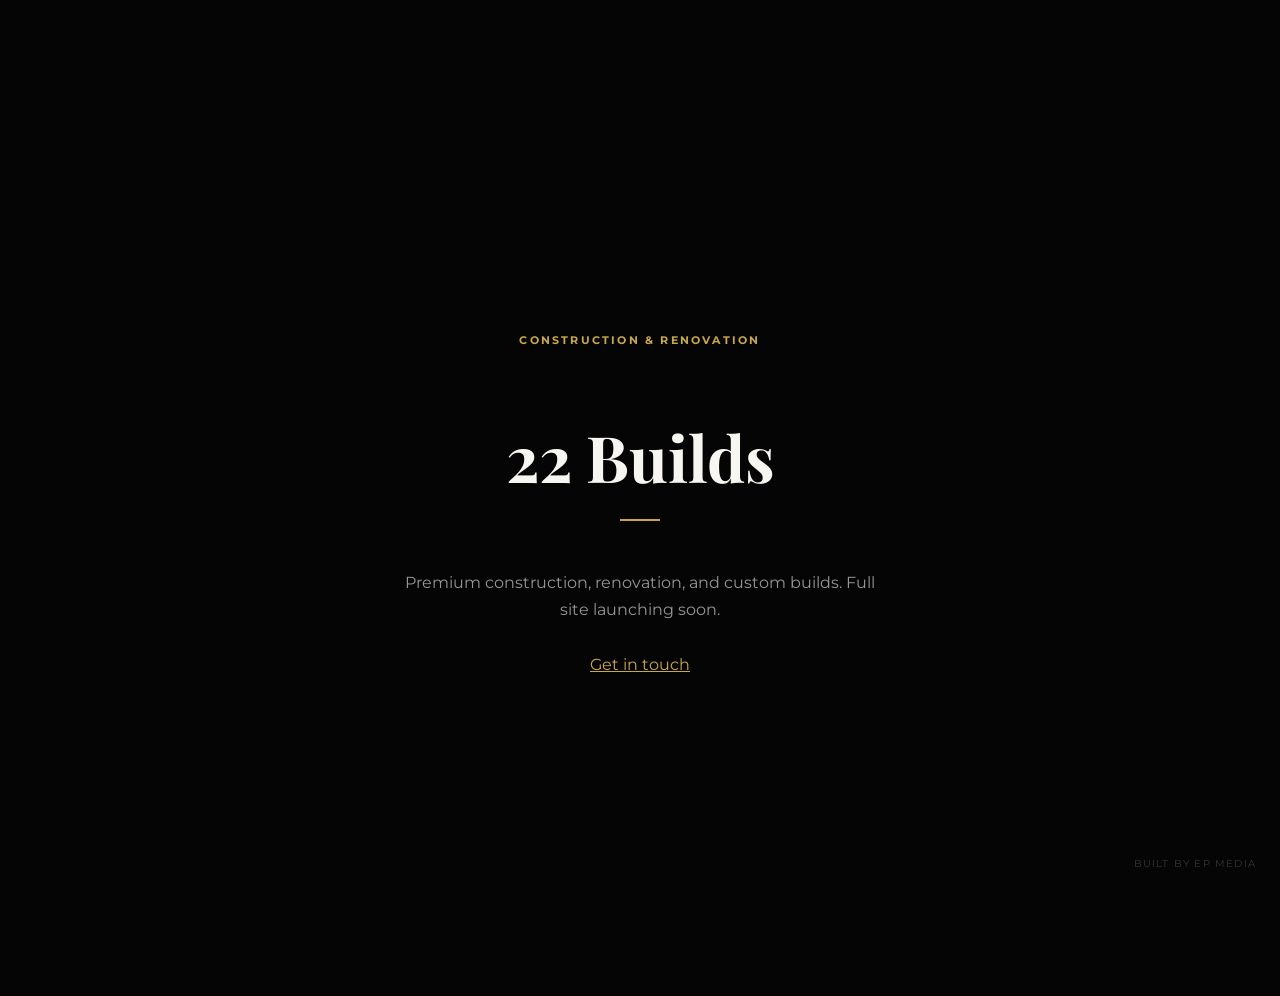
==== index.html @ 974f75e2 "Create index.html" ====
<!DOCTYPE html>
<html lang="en">
<head>
  <meta charset="UTF-8">
  <meta name="viewport" content="width=device-width, initial-scale=1.0">
  <title>22 Builds — Coming Soon</title>
  <link href="https://fonts.googleapis.com/css2?family=Montserrat:wght@400;700&family=Playfair+Display:wght@700&display=swap" rel="stylesheet">
</head>
<body style="background:#050505;color:#F8F6F0;font-family:'Montserrat',sans-serif;min-height:100vh;display:flex;flex-direction:column;align-items:center;justify-content:center;text-align:center;padding:40px 24px;">
  <p style="font-size:11px;font-weight:700;letter-spacing:.2em;text-transform:uppercase;color:#C9A84C;margin-bottom:24px;">Construction & Renovation</p>
  <h1 style="font-family:'Playfair Display',serif;font-size:clamp(2rem,6vw,4rem);margin-bottom:20px;">22 Builds</h1>
  <div style="width:40px;height:2px;background:#C9A84C;margin:0 auto 32px;"></div>
  <p style="color:rgba(248,246,240,0.6);max-width:480px;line-height:1.7;margin-bottom:32px;">Premium construction, renovation, and custom builds. Full site launching soon.</p>
  <a href="mailto:eliteprodigyway@gmail.com" style="color:#C9A84C;">Get in touch</a>
  <p style="position:fixed;bottom:20px;right:24px;font-size:10px;letter-spacing:.12em;color:rgba(248,246,240,.2);text-transform:uppercase;">Built by EP Media</p>
</body>
</html>
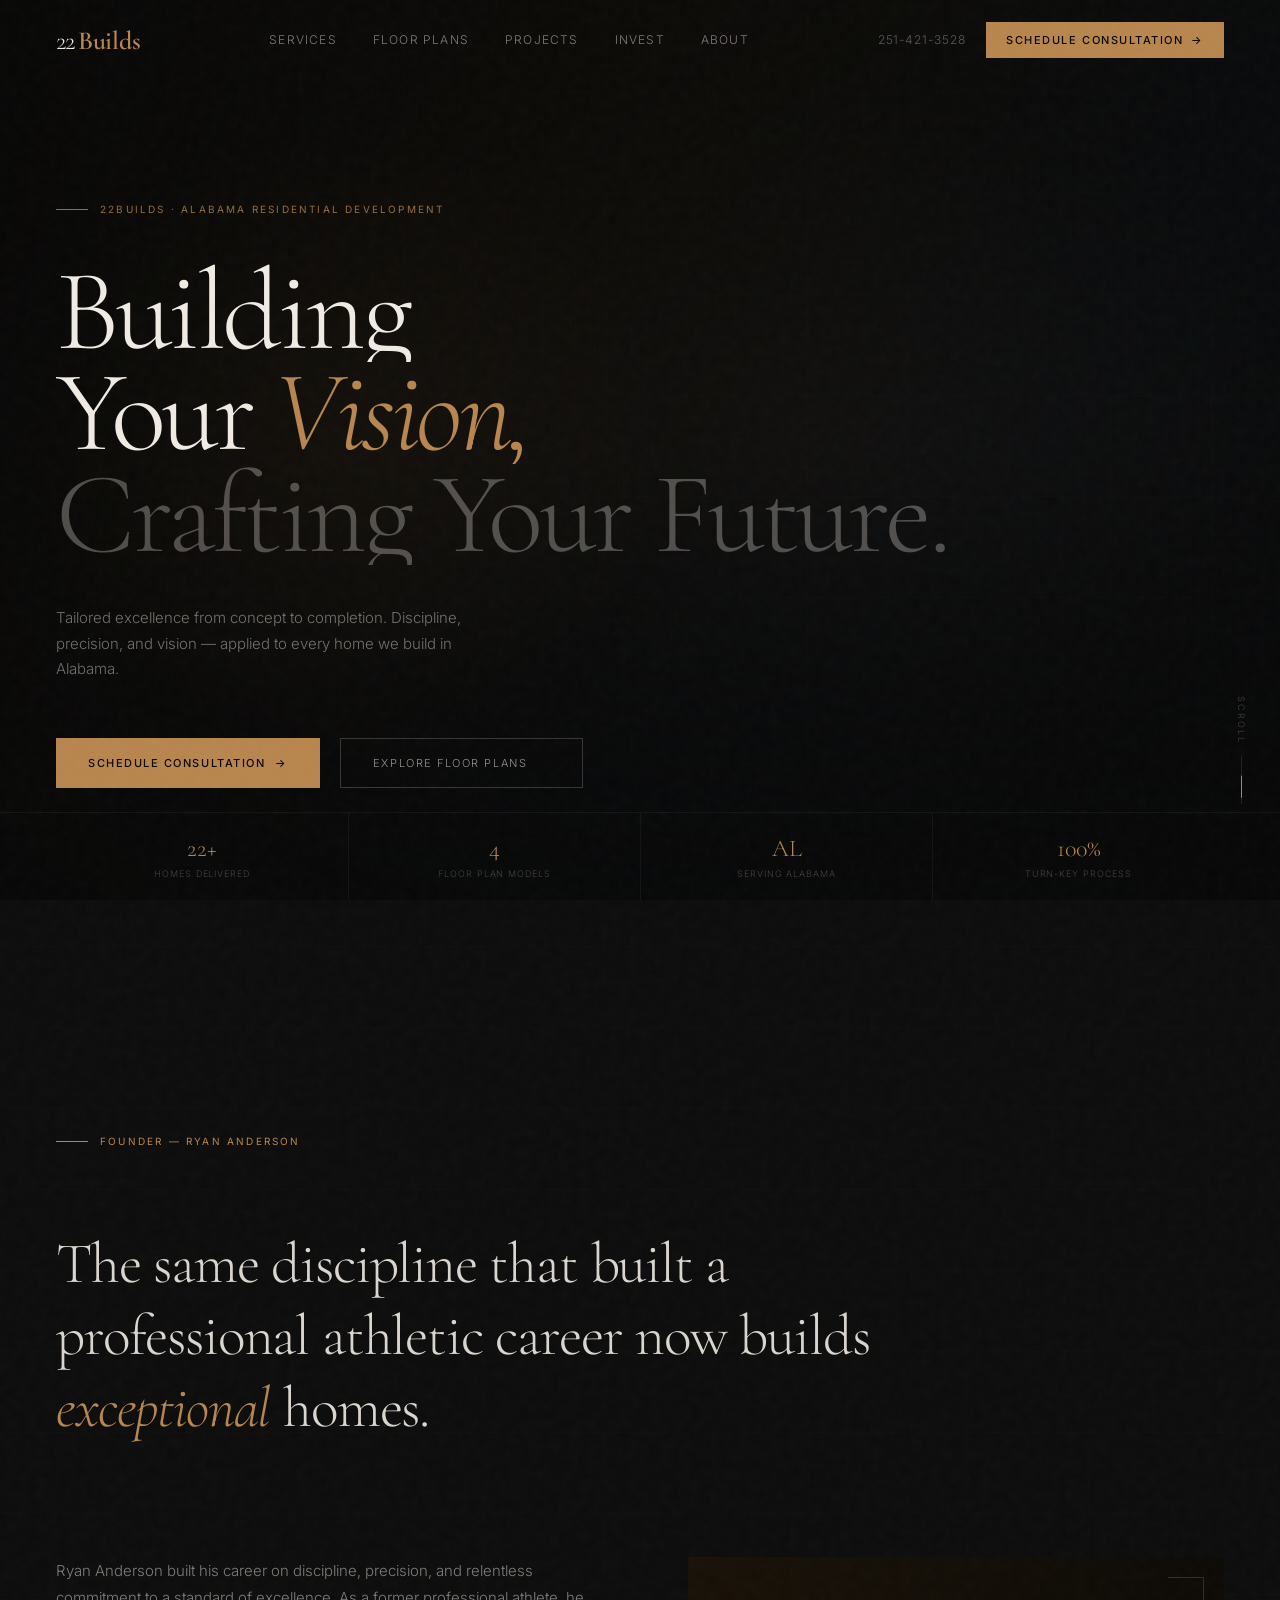
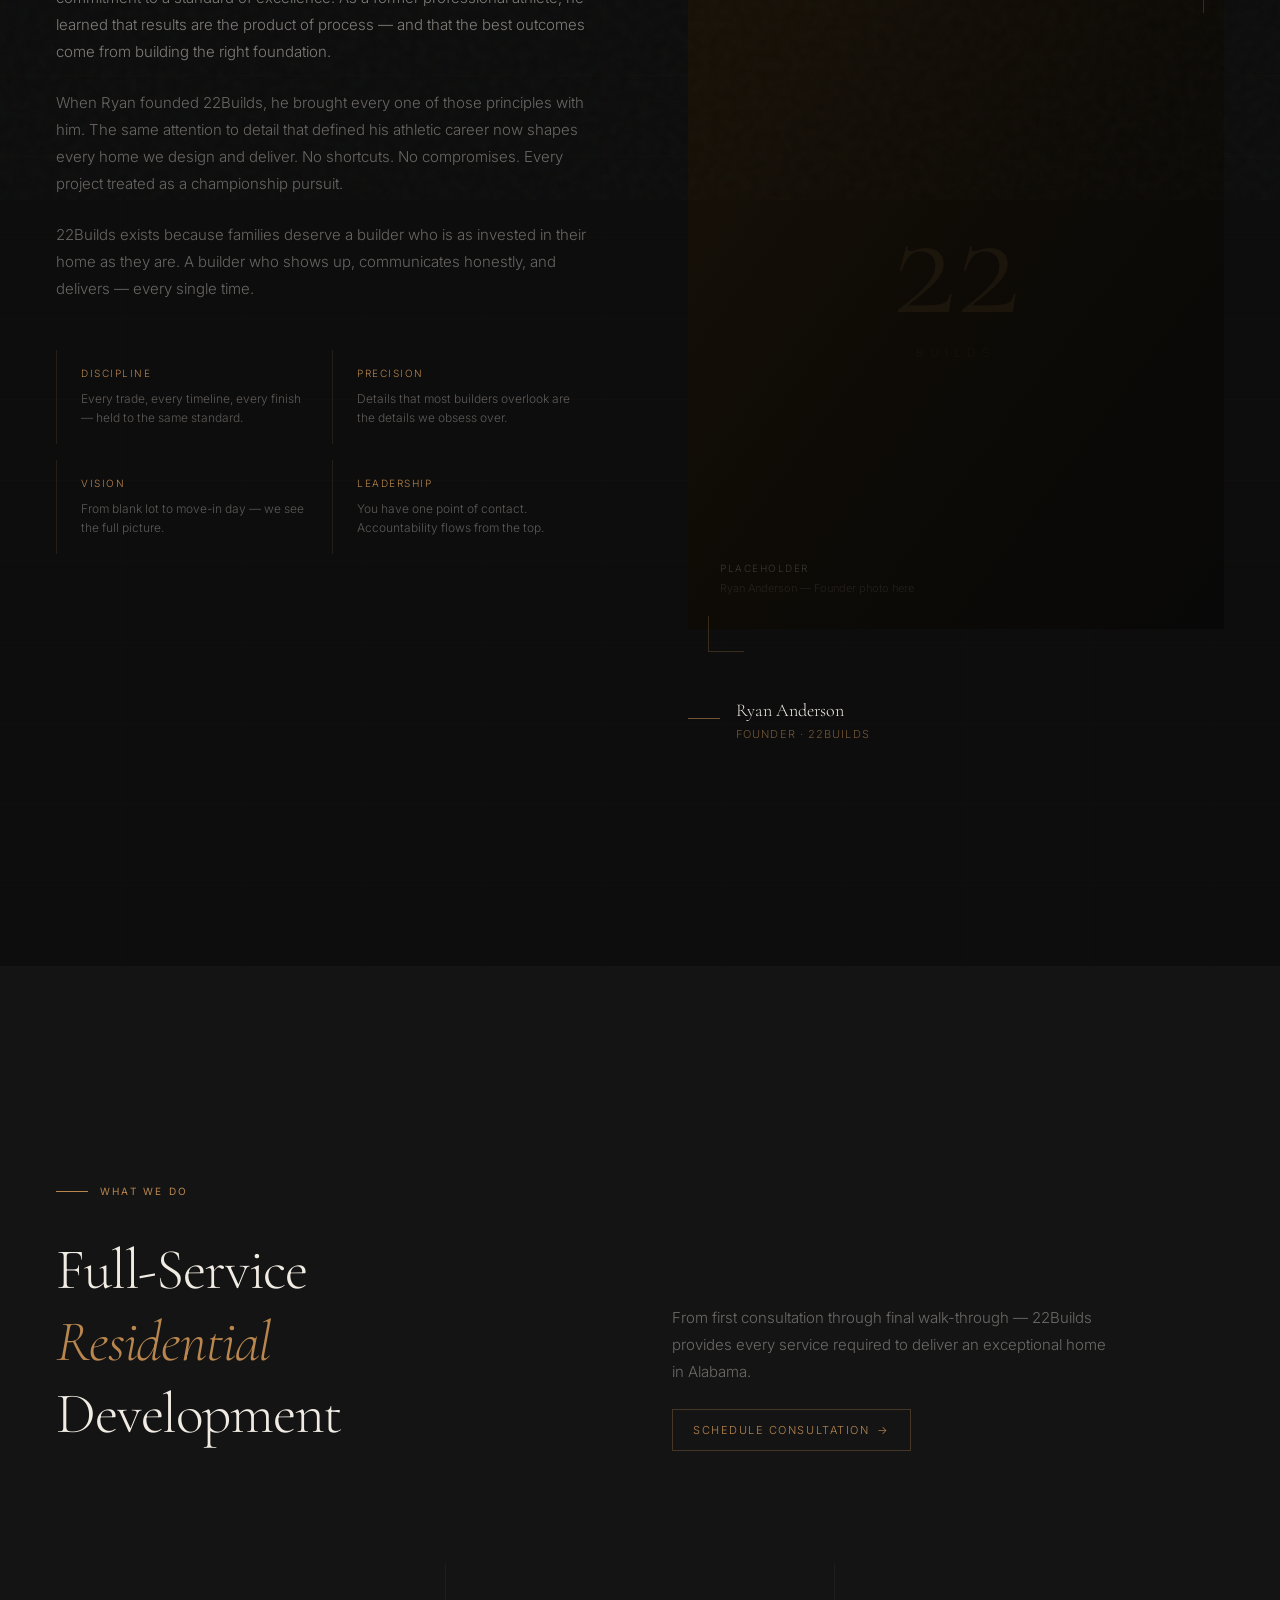
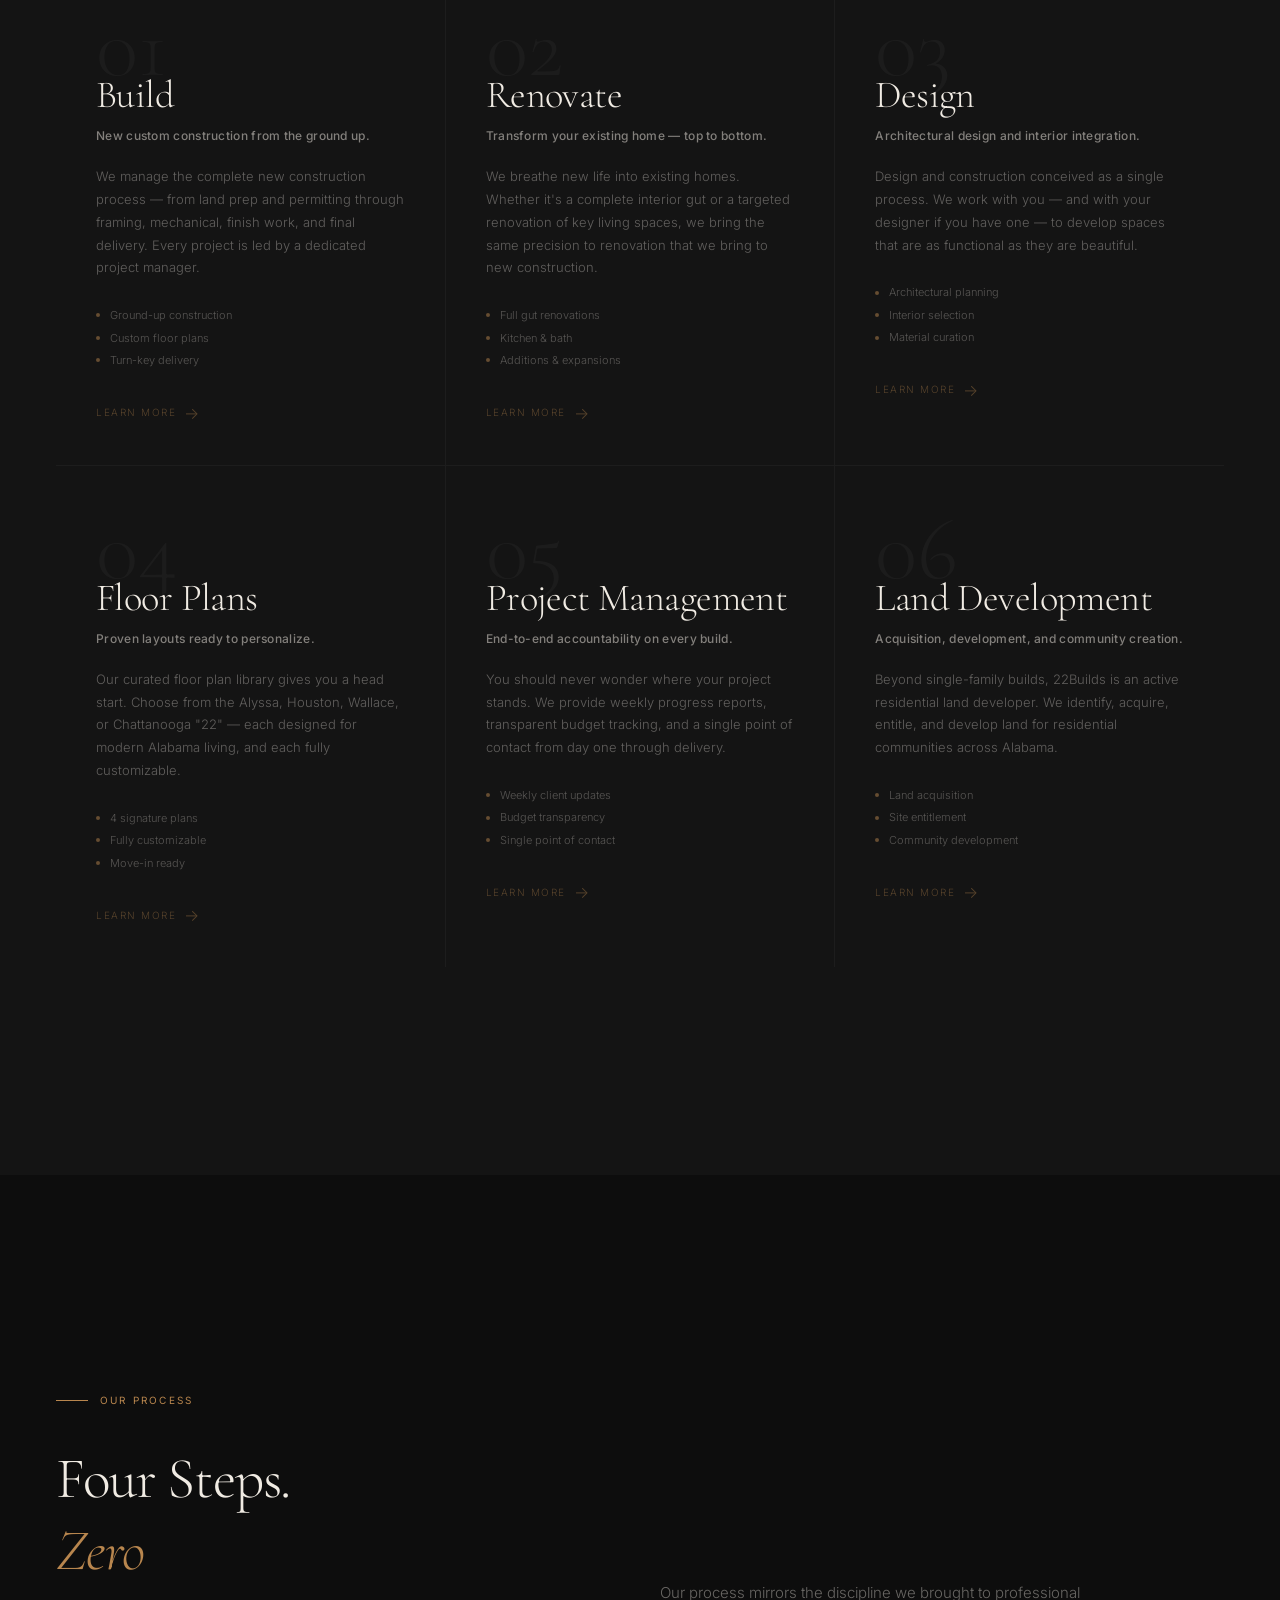
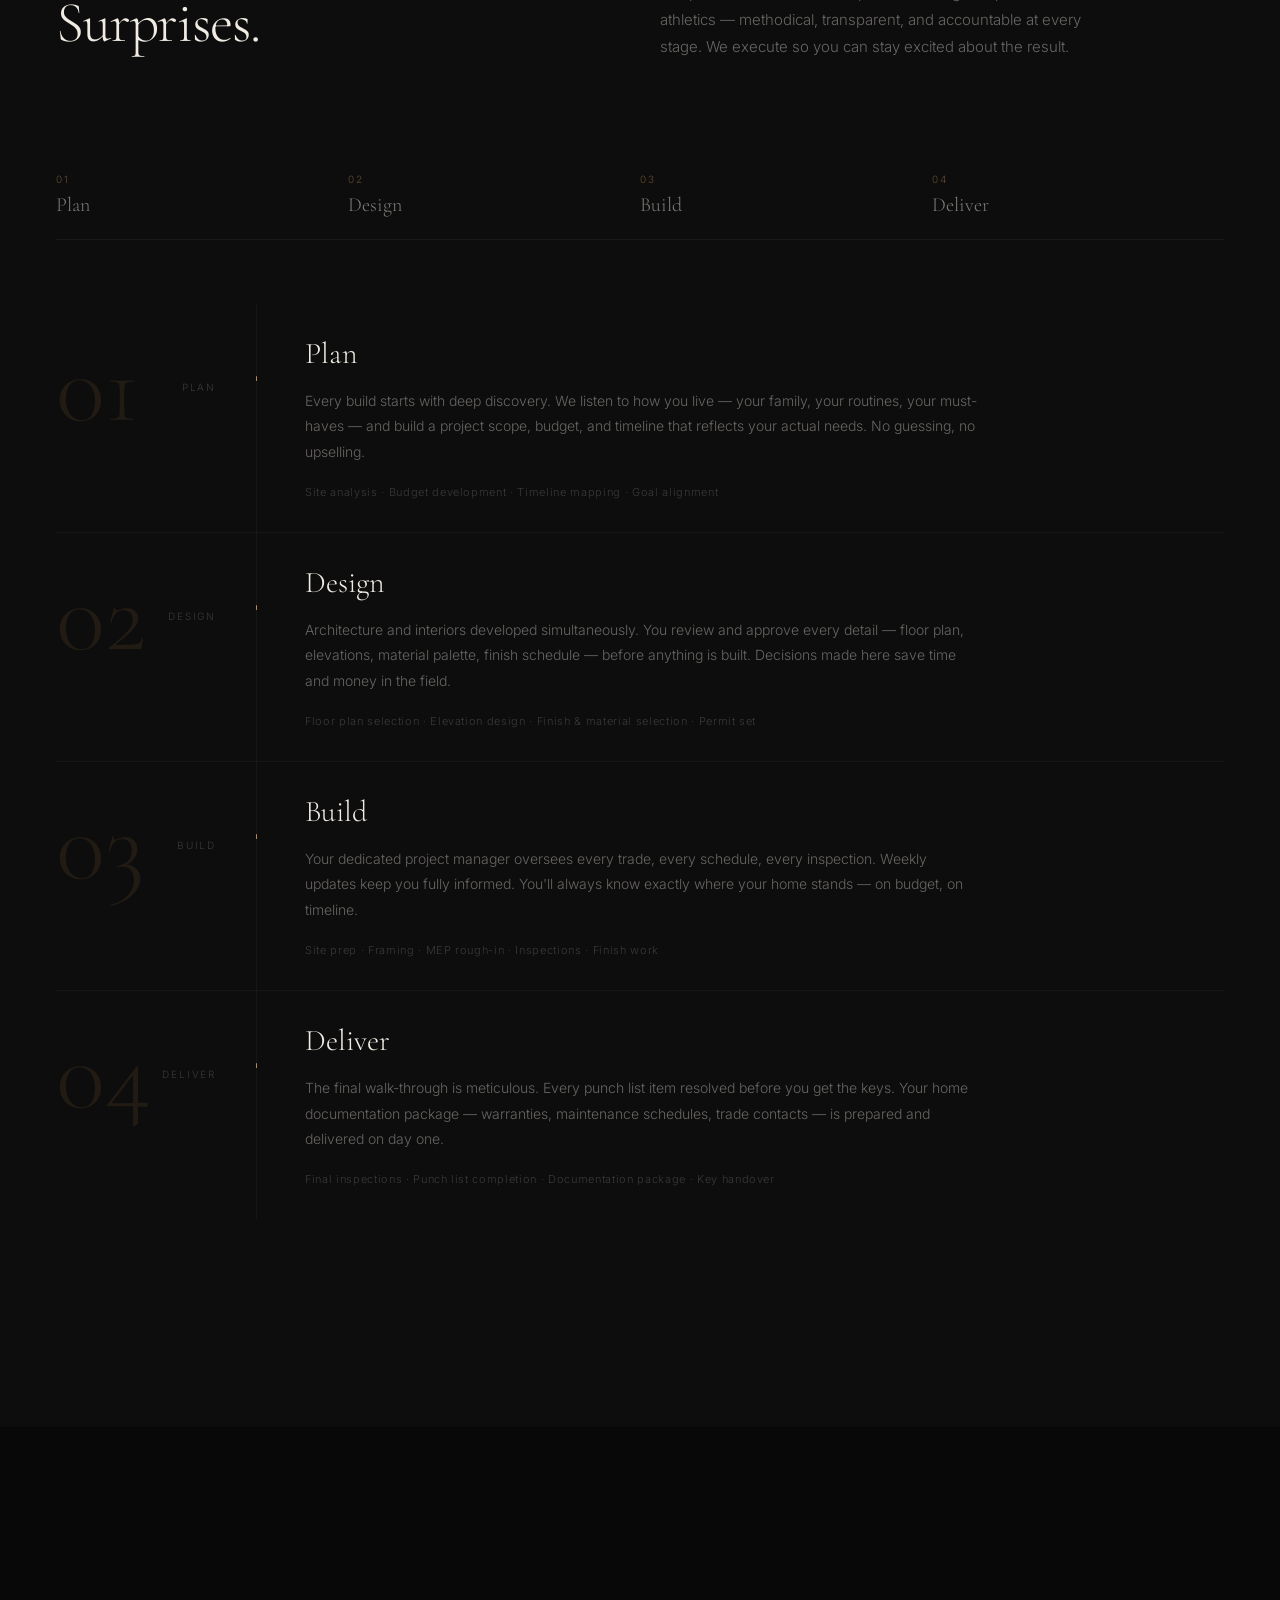
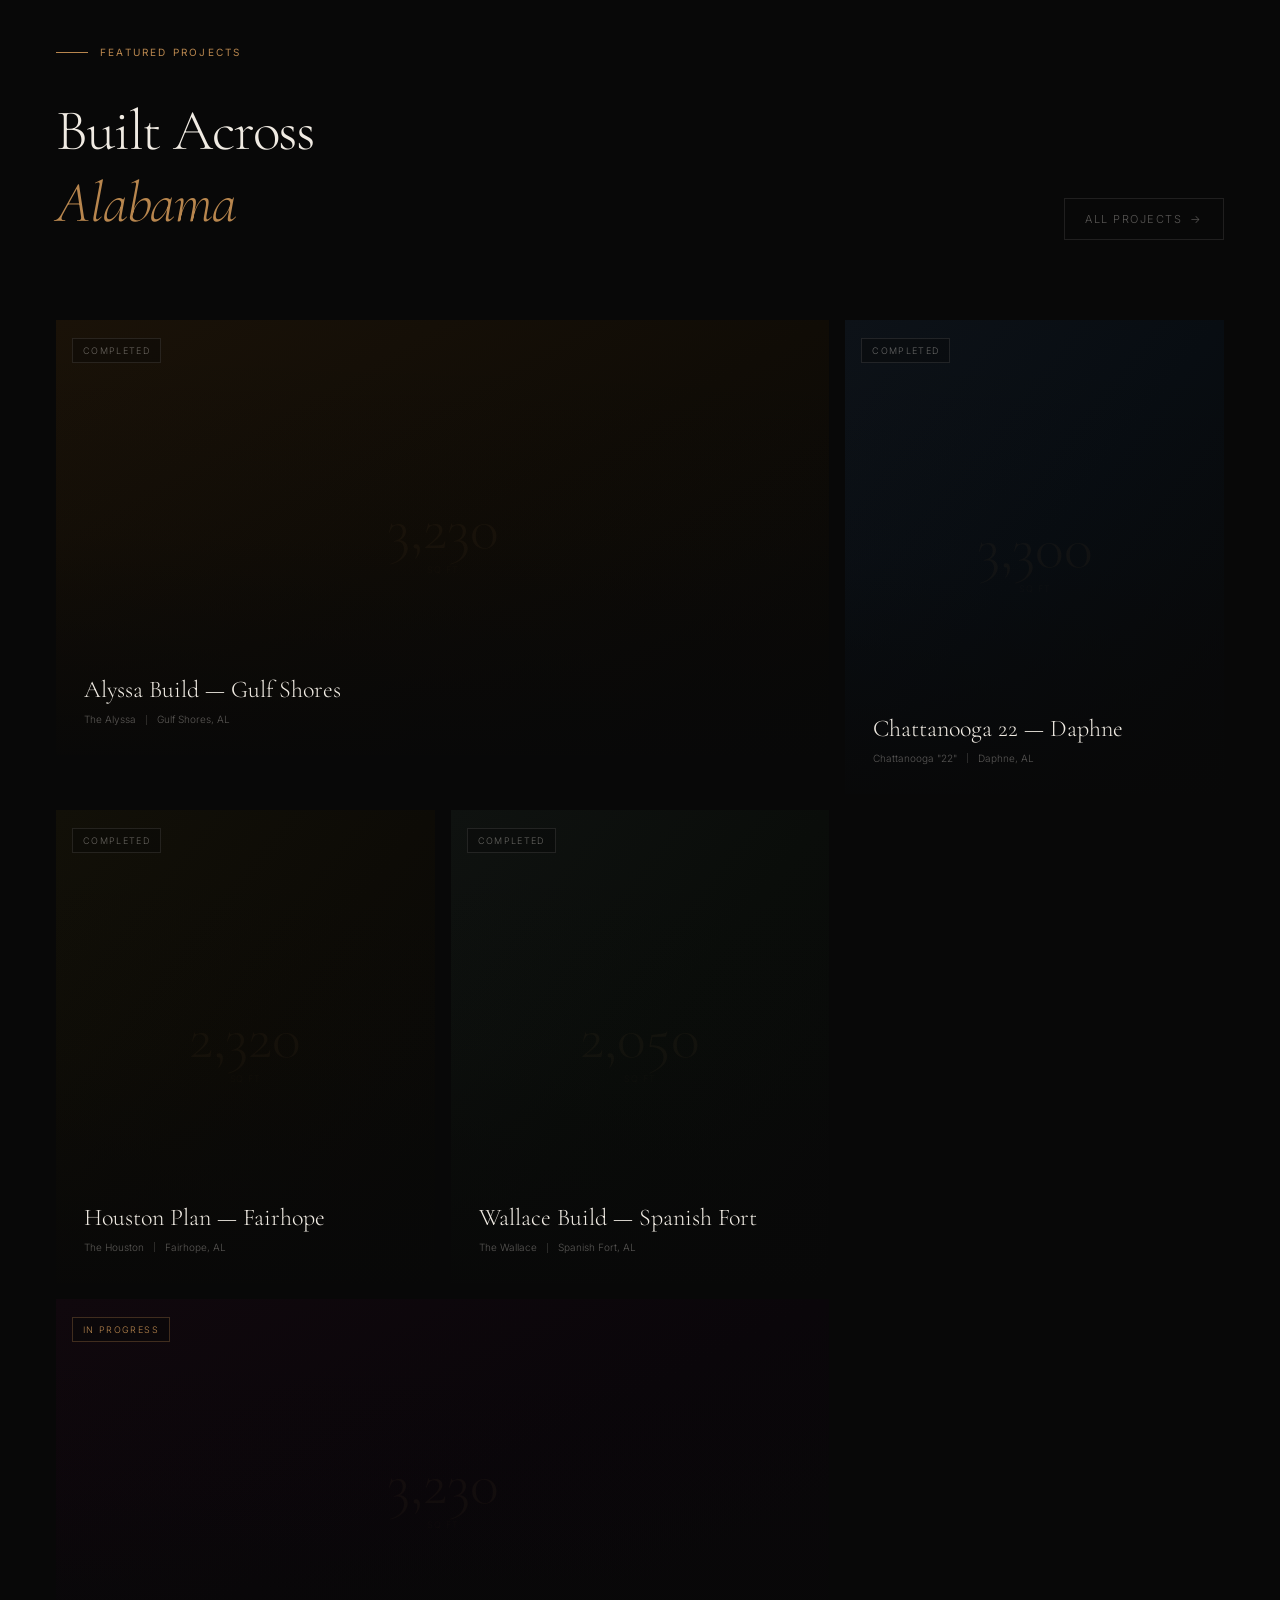
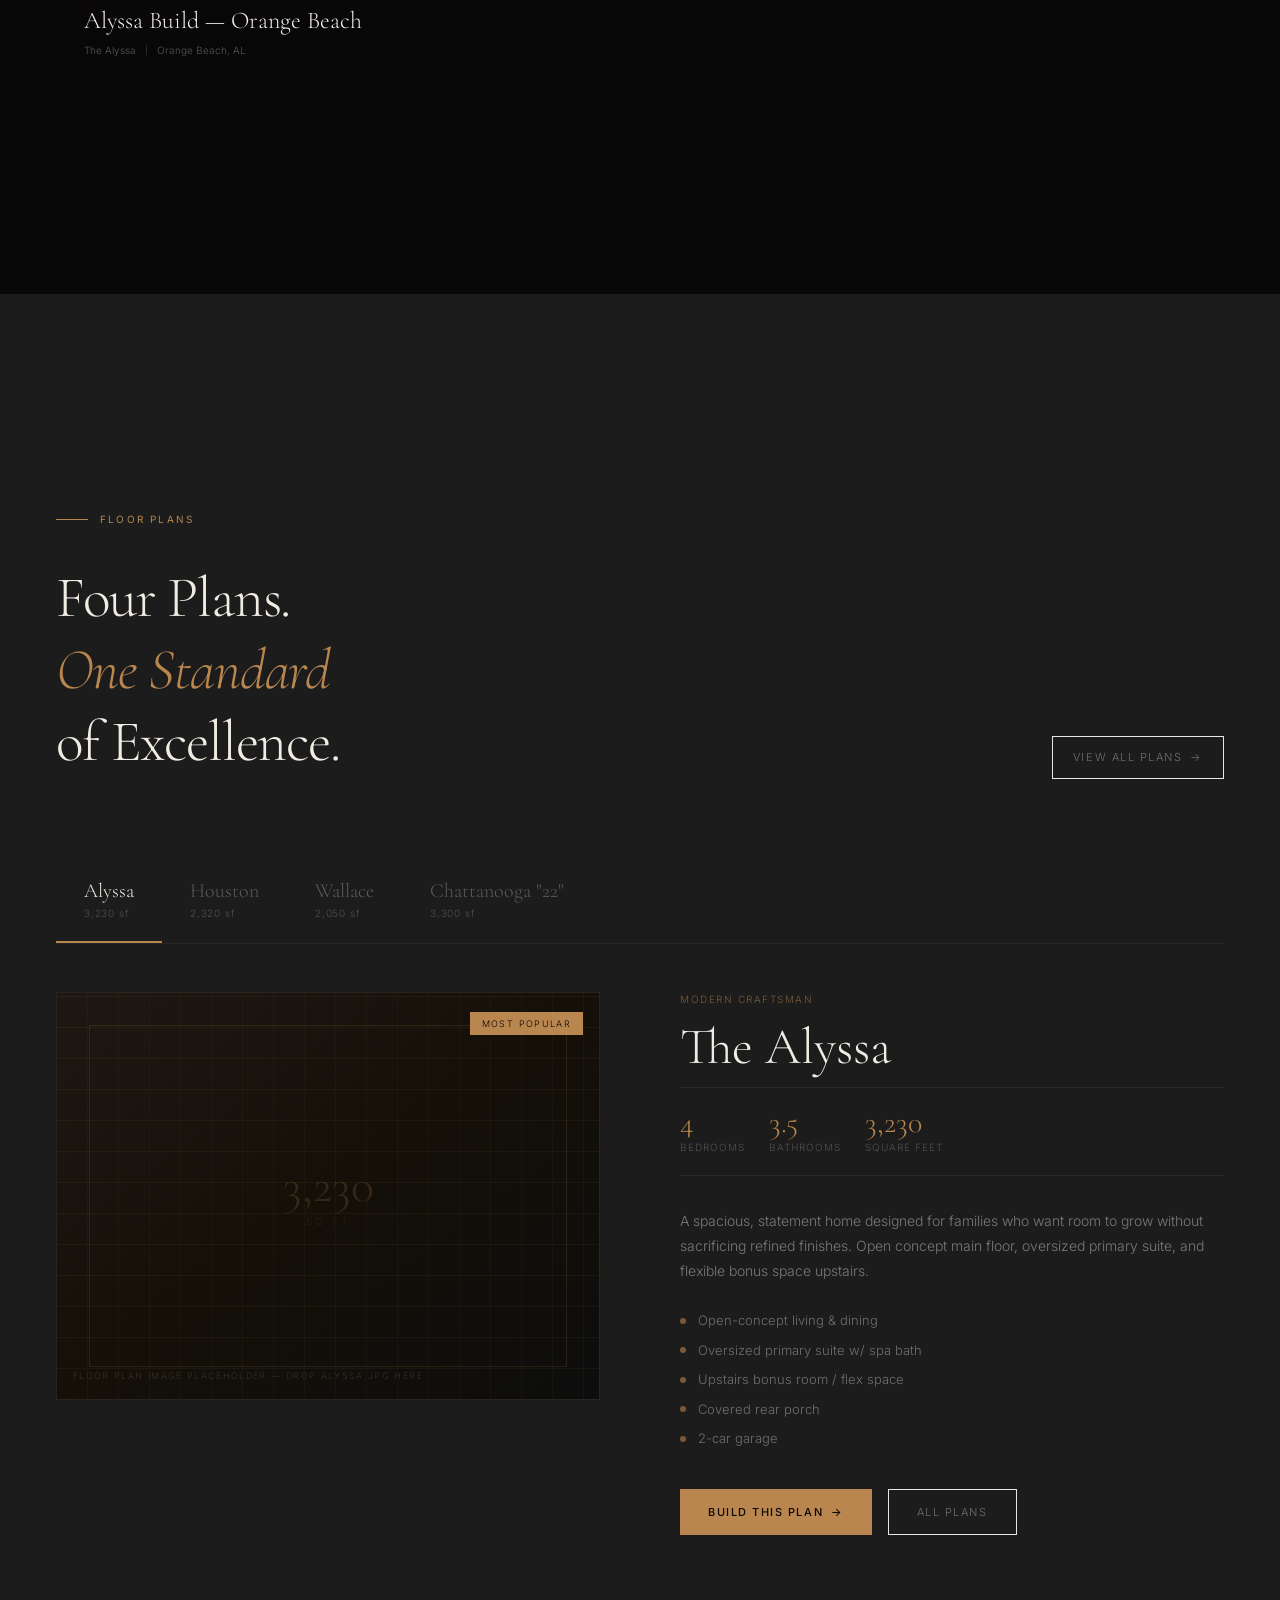
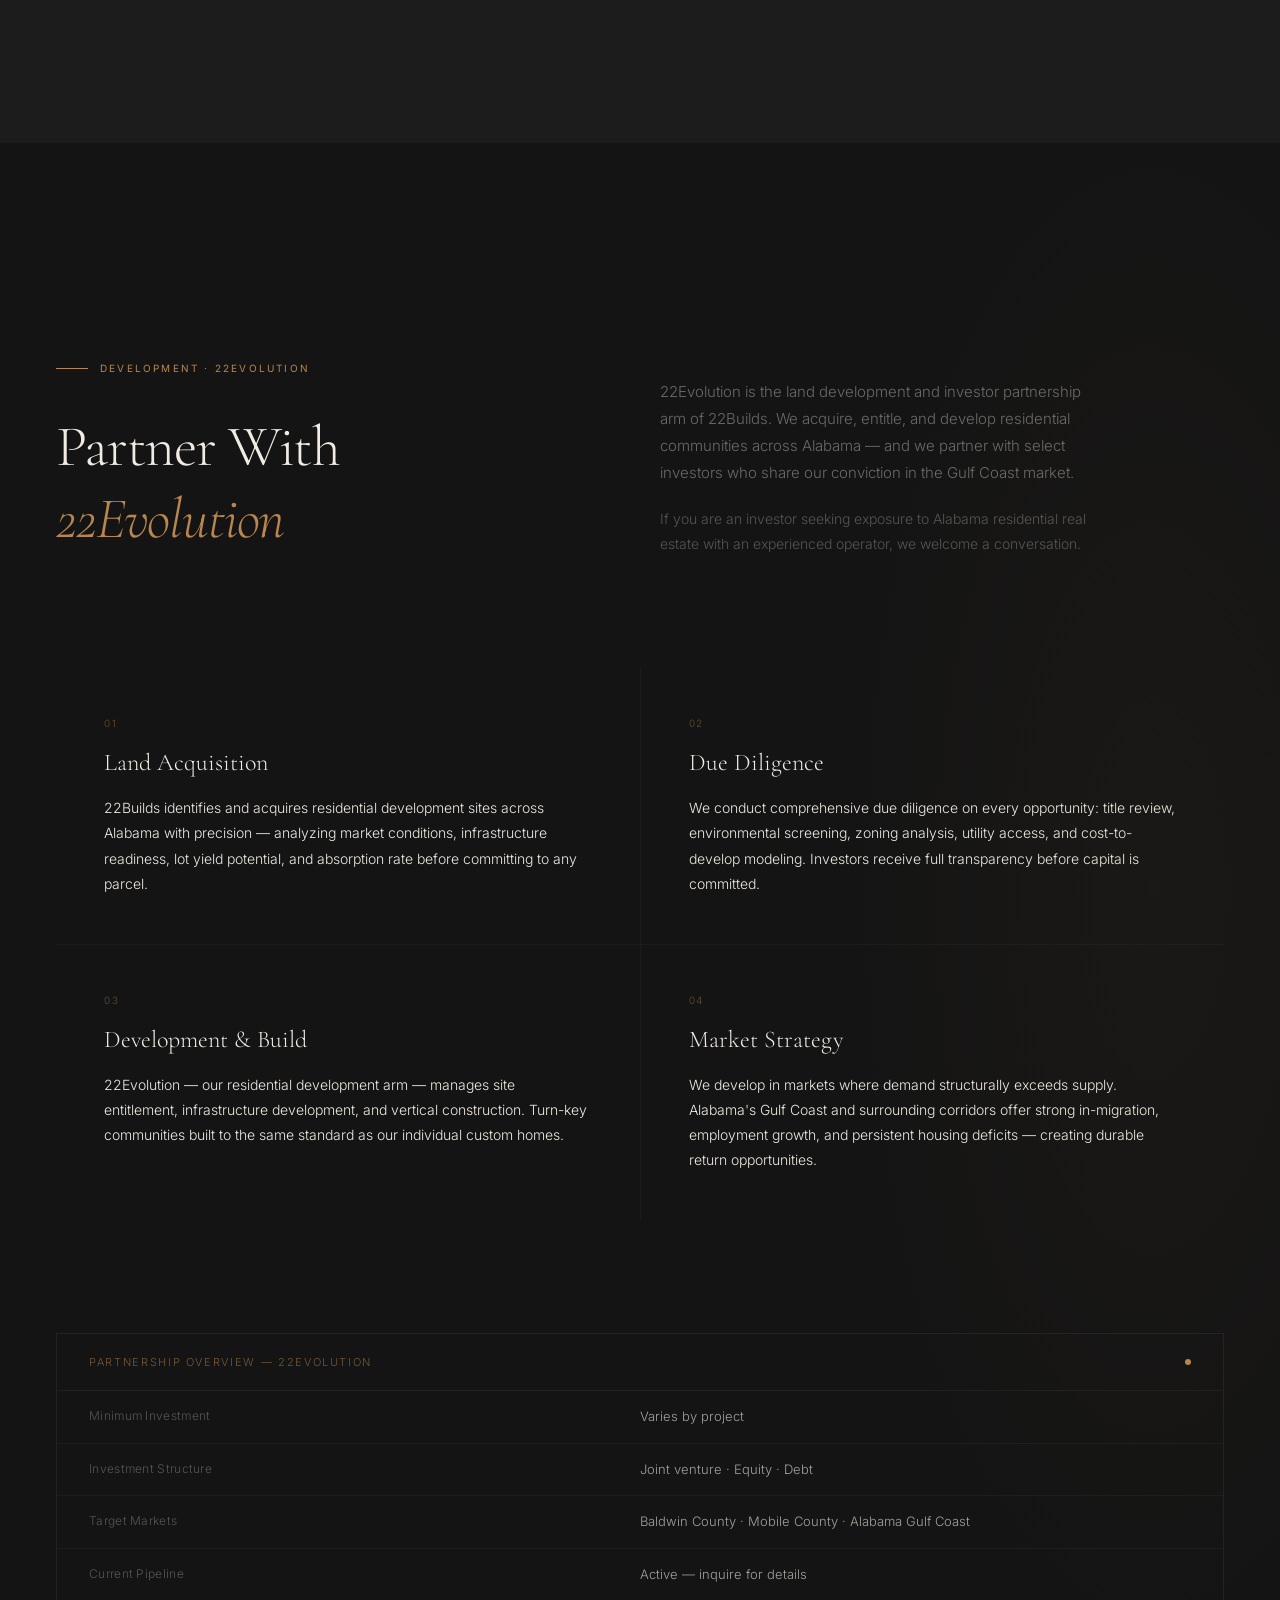
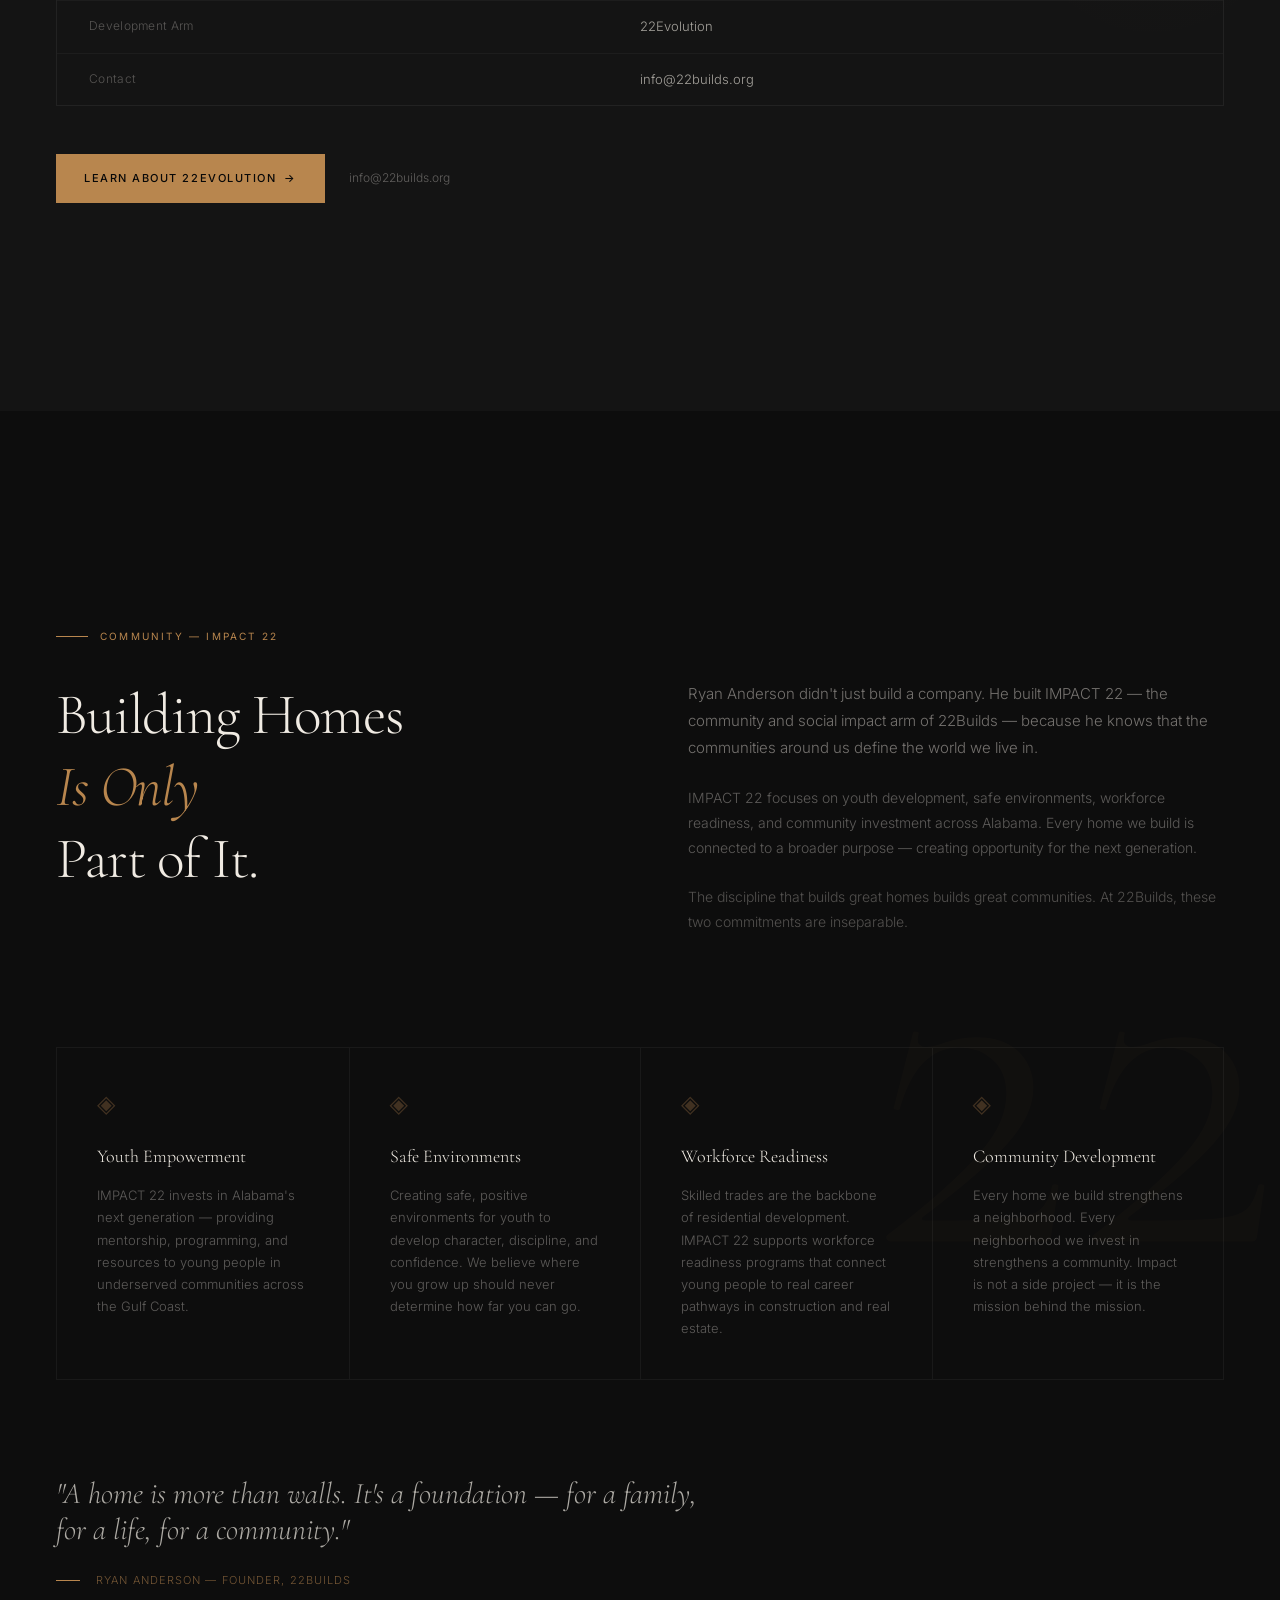
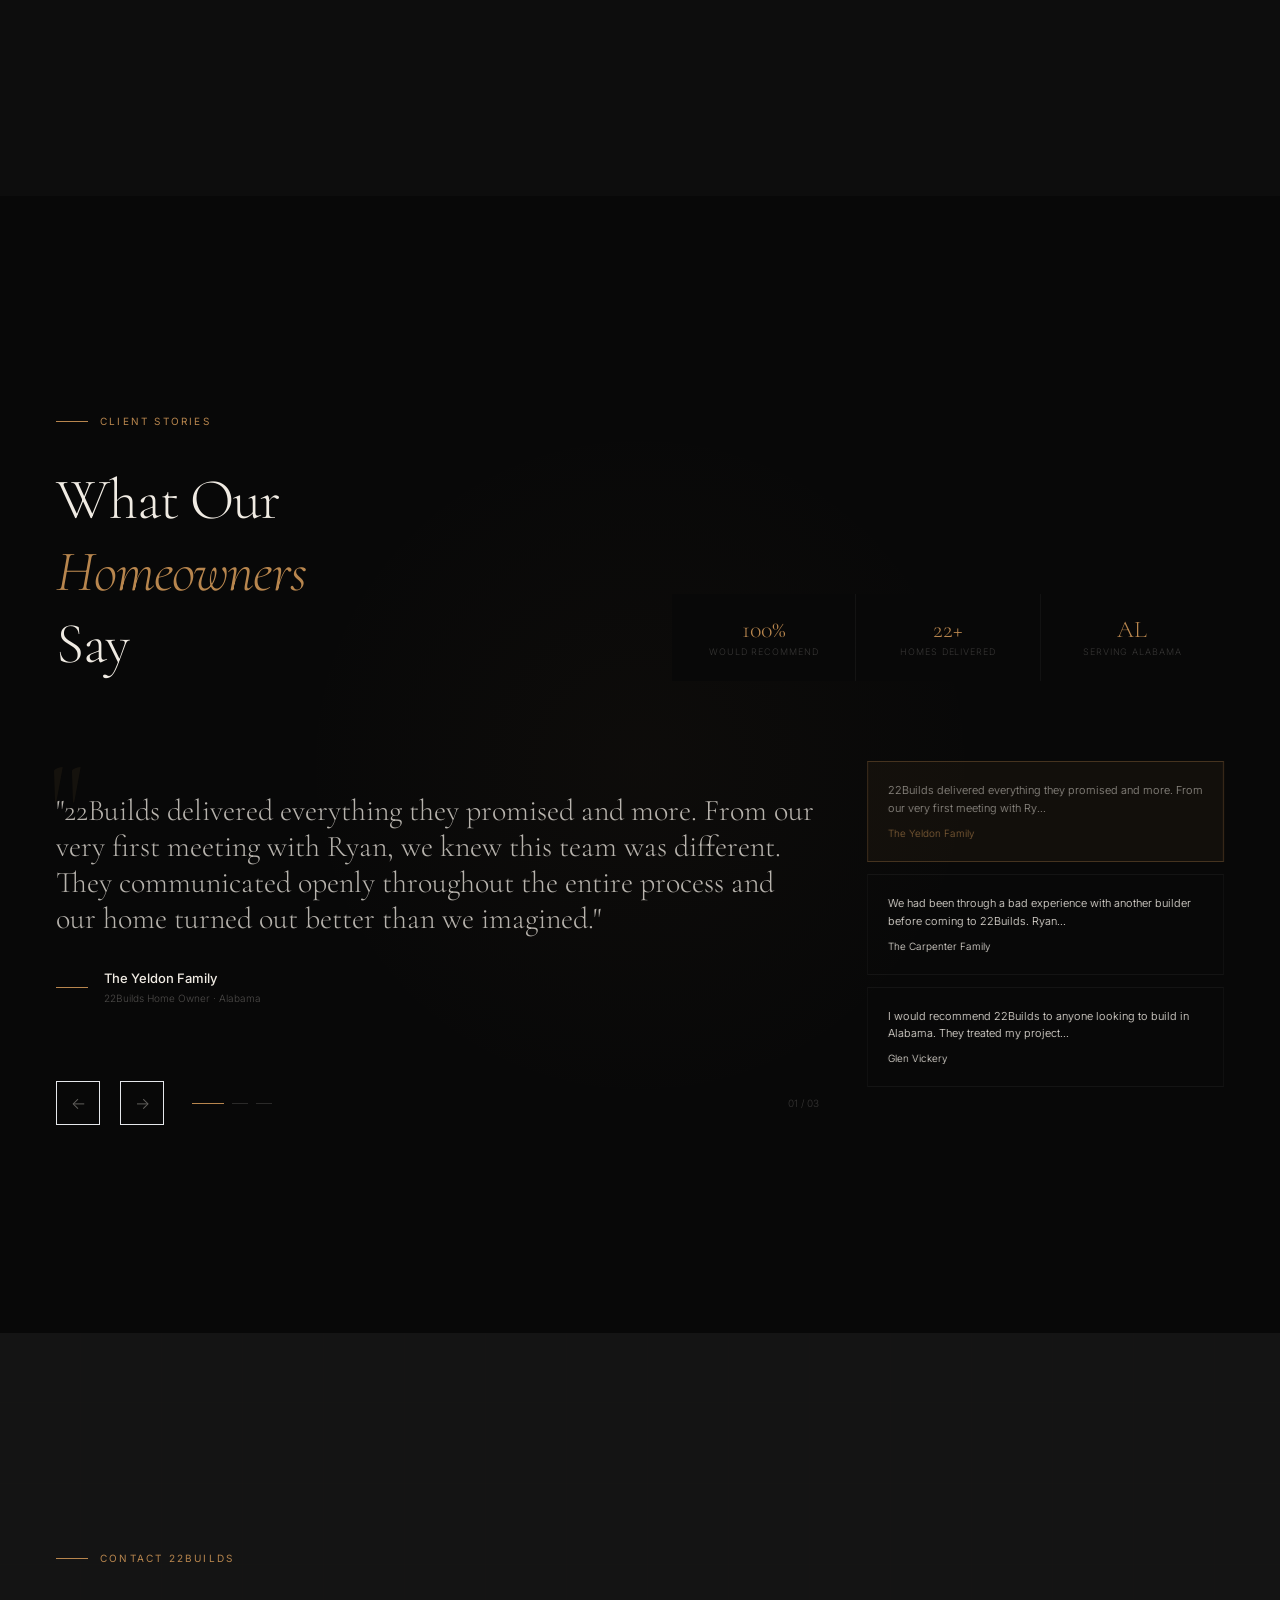
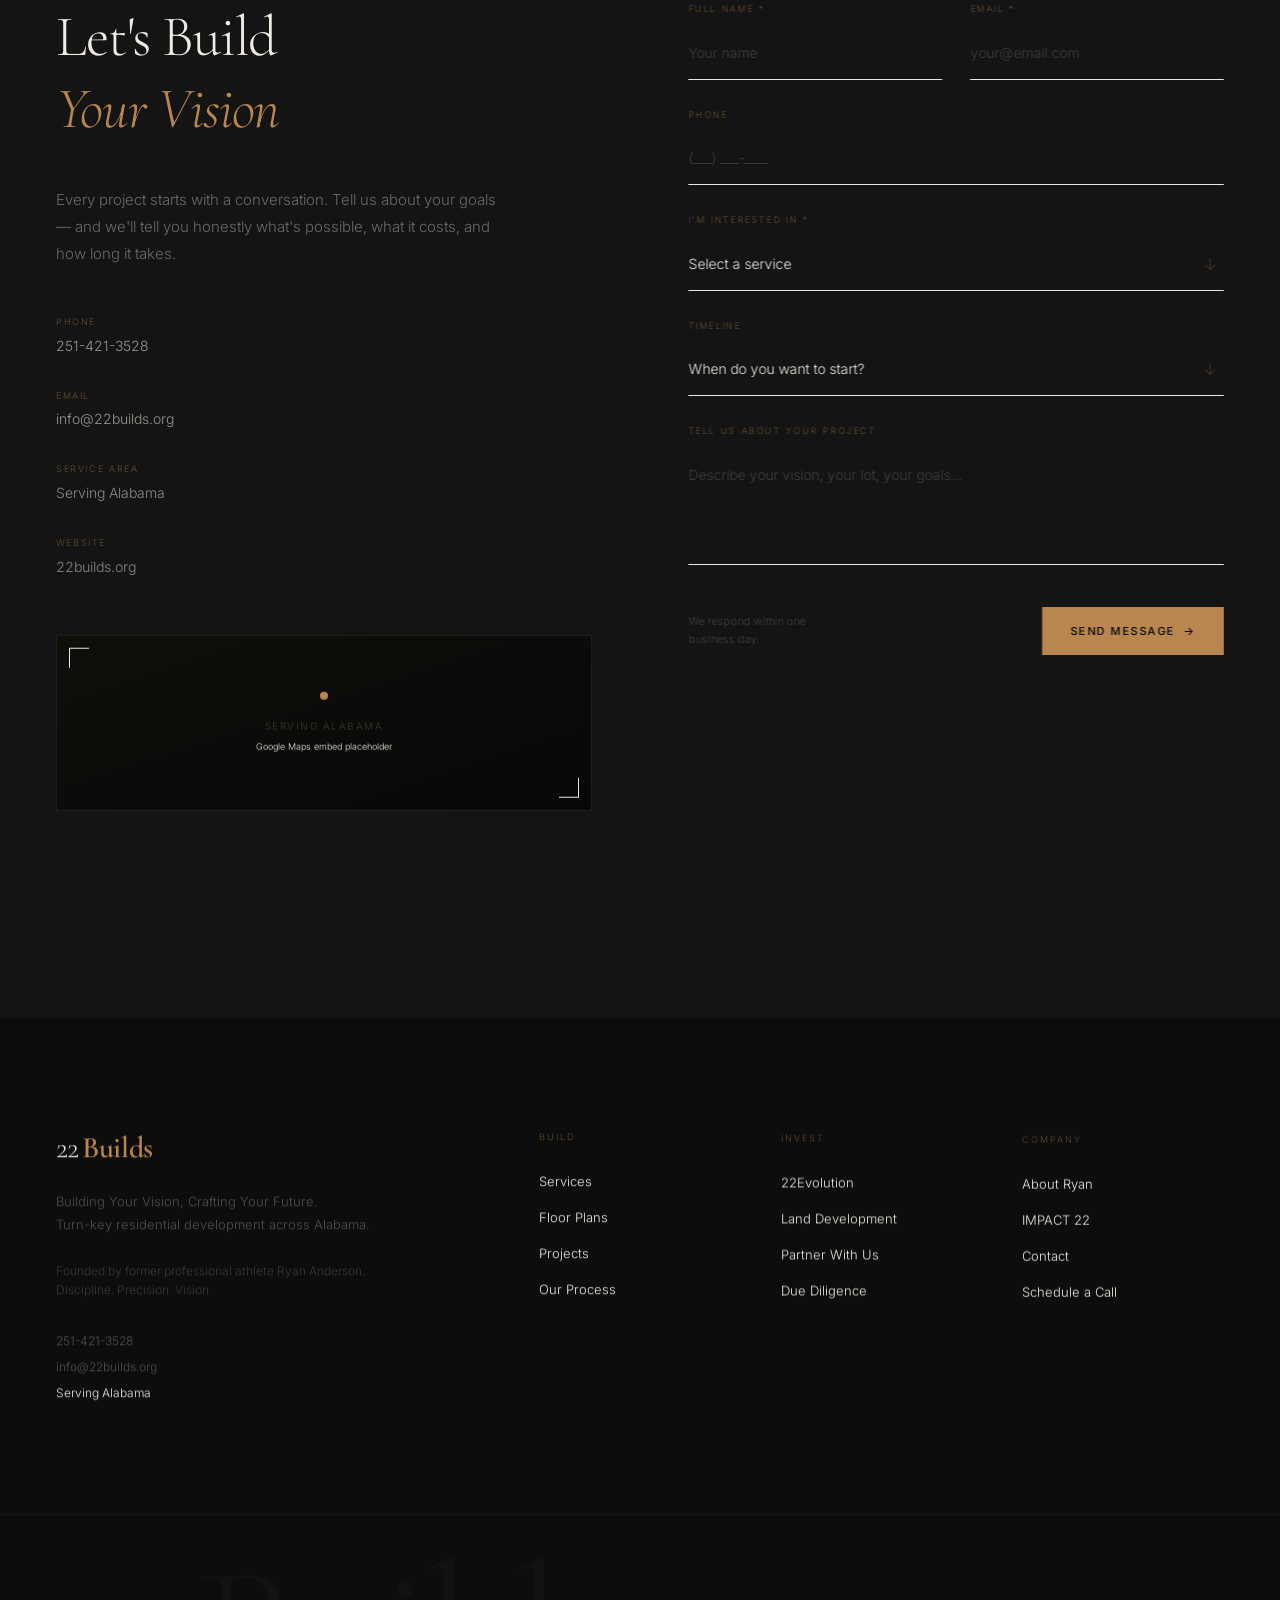
==== commit 7d9b1a8b: "Launch full 22 Builds site Replace coming-soon placeholder with the complete static-exported Next.js" ====
--- a/index.html
+++ b/index.html
@@ -1,17 +1,4 @@
-<!DOCTYPE html>
-<html lang="en">
-<head>
-  <meta charset="UTF-8">
-  <meta name="viewport" content="width=device-width, initial-scale=1.0">
-  <title>22 Builds — Coming Soon</title>
-  <link href="https://fonts.googleapis.com/css2?family=Montserrat:wght@400;700&family=Playfair+Display:wght@700&display=swap" rel="stylesheet">
-</head>
-<body style="background:#050505;color:#F8F6F0;font-family:'Montserrat',sans-serif;min-height:100vh;display:flex;flex-direction:column;align-items:center;justify-content:center;text-align:center;padding:40px 24px;">
-  <p style="font-size:11px;font-weight:700;letter-spacing:.2em;text-transform:uppercase;color:#C9A84C;margin-bottom:24px;">Construction & Renovation</p>
-  <h1 style="font-family:'Playfair Display',serif;font-size:clamp(2rem,6vw,4rem);margin-bottom:20px;">22 Builds</h1>
-  <div style="width:40px;height:2px;background:#C9A84C;margin:0 auto 32px;"></div>
-  <p style="color:rgba(248,246,240,0.6);max-width:480px;line-height:1.7;margin-bottom:32px;">Premium construction, renovation, and custom builds. Full site launching soon.</p>
-  <a href="mailto:eliteprodigyway@gmail.com" style="color:#C9A84C;">Get in touch</a>
-  <p style="position:fixed;bottom:20px;right:24px;font-size:10px;letter-spacing:.12em;color:rgba(248,246,240,.2);text-transform:uppercase;">Built by EP Media</p>
-</body>
-</html>
+<!DOCTYPE html><html lang="en"><head><meta charSet="utf-8"/><meta name="viewport" content="width=device-width, initial-scale=1"/><link rel="stylesheet" href="/_next/static/css/5307376fe7ae1b47.css" data-precedence="next"/><link rel="preload" as="script" fetchPriority="low" href="/_next/static/chunks/webpack-cb86a99cd2f791d1.js"/><script src="/_next/static/chunks/fd9d1056-00bb33a35b5f8051.js" async=""></script><script src="/_next/static/chunks/23-bde6ee79b5543bf7.js" async=""></script><script src="/_next/static/chunks/main-app-cf4520ebc2fcd5b7.js" async=""></script><script src="/_next/static/chunks/c15bf2b0-c5f2ab0c4ce668d5.js" async=""></script><script src="/_next/static/chunks/985-0dd4ece730ff0a0c.js" async=""></script><script src="/_next/static/chunks/138-eb54fa3b88e84bbf.js" async=""></script><script src="/_next/static/chunks/701-307f881c3ee0d63f.js" async=""></script><script src="/_next/static/chunks/368-ad7568339378caff.js" async=""></script><script src="/_next/static/chunks/64-caafe735e57377cc.js" async=""></script><script src="/_next/static/chunks/app/page-8c190e0bc0d7289e.js" async=""></script><script src="/_next/static/chunks/app/layout-7731d11fc012e308.js" async=""></script><title>22Builds — Building Your Vision. Crafting Your Future.</title><meta name="description" content="Turn-key residential development across Alabama. Custom homes, renovations, floor plans, and community-driven development. Founded by Ryan Anderson."/><meta name="keywords" content="custom home builder Alabama,Alabama residential development,luxury homes Baldwin County,custom homes Gulf Shores,new construction Alabama,22Builds Ryan Anderson,turn-key home builder Alabama"/><meta property="og:title" content="22Builds — Building Your Vision. Crafting Your Future."/><meta property="og:description" content="Turn-key residential development across Alabama."/><meta property="og:locale" content="en_US"/><meta property="og:type" content="website"/><meta name="twitter:card" content="summary_large_image"/><meta name="twitter:title" content="22Builds — Alabama Custom Home Builder"/><meta name="twitter:description" content="Turn-key residential development across Alabama."/><script src="/_next/static/chunks/polyfills-78c92fac7aa8fdd8.js" noModule=""></script></head><body class="bg-obsidian text-cream overflow-x-hidden"><div class="grain" aria-hidden="true"></div><div class="fixed top-0 left-0 z-[9998] pointer-events-none mix-blend-difference" style="will-change:opacity,transform;transform:translateX(-100px) translateY(-100px) translateX(-50%) translateY(-50%)"><div class="w-2 h-2 rounded-full bg-gold"></div></div><div class="fixed top-0 left-0 z-[9997] pointer-events-none flex items-center justify-center" style="will-change:opacity;transform:translateX(-100px) translateY(-100px) translateX(-50%) translateY(-50%)"><div class="absolute inset-0 rounded-full border border-gold" style="border-radius:50%;will-change:opacity,transform"></div></div><div class="fixed top-0 left-0 right-0 h-[1px] bg-gold z-[200] origin-left" style="transform:scaleX(0)"></div><nav class="fixed top-0 left-0 right-0 z-[100] transition-all duration-500 bg-transparent" style="will-change:transform"><div class="max-w-[1440px] mx-auto px-6 md:px-10 lg:px-14"><div class="flex items-center justify-between h-[70px] md:h-20"><a class="group flex items-baseline gap-[3px]" data-cursor="default" href="/"><span class="font-display text-[26px] font-light text-cream tracking-[-0.02em]">22</span><span class="font-display text-[26px] font-semibold text-bronze tracking-[-0.01em]">Builds</span></a><div class="hidden lg:flex items-center gap-9"><a class="font-body text-[12px] tracking-[0.1em] uppercase text-cream/50 hover:text-cream link-underline transition-colors duration-300" data-cursor="hover" href="/services">Services</a><a class="font-body text-[12px] tracking-[0.1em] uppercase text-cream/50 hover:text-cream link-underline transition-colors duration-300" data-cursor="hover" href="/floor-plans">Floor Plans</a><a class="font-body text-[12px] tracking-[0.1em] uppercase text-cream/50 hover:text-cream link-underline transition-colors duration-300" data-cursor="hover" href="/projects">Projects</a><a class="font-body text-[12px] tracking-[0.1em] uppercase text-cream/50 hover:text-cream link-underline transition-colors duration-300" data-cursor="hover" href="/invest">Invest</a><a class="font-body text-[12px] tracking-[0.1em] uppercase text-cream/50 hover:text-cream link-underline transition-colors duration-300" data-cursor="hover" href="/about">About</a></div><div class="hidden lg:flex items-center gap-5"><a href="tel:2514213528" class="font-body text-[12px] tracking-[0.08em] text-cream/35 hover:text-cream transition-colors duration-300" data-cursor="hover">251-421-3528</a><a class="group flex items-center gap-2 font-body text-[11px] font-medium tracking-[0.14em] uppercase text-obsidian bg-bronze px-5 py-2.5 hover:bg-bronze-light transition-colors duration-300" data-cursor="hover" href="/contact"><span>Schedule Consultation</span><span class="group-hover:translate-x-0.5 transition-transform duration-200">→</span></a></div><button class="lg:hidden w-8 h-8 flex flex-col justify-center gap-[5px]" aria-label="Toggle menu" data-cursor="hover"><span class="block w-full h-px bg-cream" style="will-change:transform"></span><span class="block w-2/3 h-px bg-bronze" style="will-change:opacity"></span><span class="block w-full h-px bg-cream" style="will-change:transform"></span></button></div></div></nav><main><section class="relative w-full h-screen min-h-[680px] overflow-hidden bg-obsidian flex items-center"><div class="h-bg absolute inset-0 will-change-transform" style="transform:translateX(0px) translateY(0%) translateY(0px) scale(1)"><div class="w-full h-full" style="background:linear-gradient(135deg, #0D0A06 0%, #141008 30%, #0A0D10 65%, #080808 100%)"><div class="absolute inset-0" style="background-image:repeating-linear-gradient(0deg,   transparent, transparent 100px, rgba(184,134,78,0.025) 100px, rgba(184,134,78,0.025) 101px),
+              repeating-linear-gradient(90deg,  transparent, transparent 100px, rgba(184,134,78,0.015) 100px, rgba(184,134,78,0.015) 101px)"></div><div class="absolute inset-0" style="background:radial-gradient(ellipse 60% 60% at 65% 50%, rgba(184,134,78,0.06) 0%, transparent 70%)"></div></div></div><div class="absolute inset-0 bg-gradient-to-r from-obsidian/85 via-obsidian/40 to-obsidian/20 z-10"></div><div class="absolute inset-0 bg-gradient-to-t from-obsidian/70 via-transparent to-obsidian/30 z-10"></div><div class="absolute pointer-events-none z-10 rounded-full" style="width:700px;height:700px;background:radial-gradient(circle, rgba(184,134,78,0.045) 0%, transparent 65%);transform:translateX(50%) translateY(50%) translateX(-50%) translateY(-50%)"></div><div class="relative z-20 w-full max-w-[1440px] mx-auto px-6 md:px-10 lg:px-14 pt-20" style="opacity:1;transform:translateY(0%)"><div class="h-tag overline-tag mb-9 md:mb-11">22Builds · Alabama Residential Development</div><h1 class="mb-8 md:mb-10"><div class="overflow-hidden"><div class="h-line-1 font-display text-hero font-light text-cream leading-[0.88]">Building</div></div><div class="overflow-hidden"><div class="h-line-2 font-display text-hero font-light text-cream leading-[0.88] flex items-baseline gap-3 md:gap-5"><span>Your</span><span class="italic text-bronze">Vision,</span></div></div><div class="overflow-hidden"><div class="h-line-3 font-display text-hero font-extralight text-cream/30 leading-[0.88]">Crafting Your Future.</div></div></h1><p class="h-sub font-body text-[15px] font-light text-cream/45 max-w-[420px] leading-[1.7] mb-10 md:mb-14">Tailored excellence from concept to completion. Discipline, precision, and vision — applied to every home we build in Alabama.</p><div class="flex flex-col sm:flex-row gap-4 sm:gap-5"><a class="h-cta group inline-flex items-center gap-2.5 font-body text-[11px] font-medium tracking-[0.14em] uppercase text-obsidian bg-bronze px-8 py-4 hover:bg-bronze-light transition-colors duration-300" data-cursor="enter" href="/contact"><span>Schedule Consultation</span><span class="group-hover:translate-x-1 transition-transform duration-300">→</span></a><a class="h-cta group inline-flex items-center gap-2.5 font-body text-[11px] font-light tracking-[0.14em] uppercase text-cream/60 border border-cream/20 px-8 py-4 hover:border-bronze/40 hover:text-cream transition-all duration-400" data-cursor="explore" href="/floor-plans"><span>Explore Floor Plans</span><span class="opacity-0 group-hover:opacity-100 group-hover:translate-x-1 transition-all duration-300">→</span></a></div></div><div class="h-stat absolute bottom-0 left-0 right-0 z-20 border-t border-white/[0.05]" style="opacity:1"><div class="max-w-[1440px] mx-auto px-6 md:px-10 lg:px-14"><div class="grid grid-cols-4 divide-x divide-white/[0.05]"><div class="h-stat py-5 flex flex-col items-center gap-0.5 px-3"><span class="stat-num text-xl md:text-2xl">22+</span><span class="font-body text-[9px] tracking-[0.1em] uppercase text-cream/25">Homes Delivered</span></div><div class="h-stat py-5 flex flex-col items-center gap-0.5 px-3"><span class="stat-num text-xl md:text-2xl">4</span><span class="font-body text-[9px] tracking-[0.1em] uppercase text-cream/25">Floor Plan Models</span></div><div class="h-stat py-5 flex flex-col items-center gap-0.5 px-3"><span class="stat-num text-xl md:text-2xl">AL</span><span class="font-body text-[9px] tracking-[0.1em] uppercase text-cream/25">Serving Alabama</span></div><div class="h-stat py-5 flex flex-col items-center gap-0.5 px-3"><span class="stat-num text-xl md:text-2xl">100%</span><span class="font-body text-[9px] tracking-[0.1em] uppercase text-cream/25">Turn-Key Process</span></div></div></div></div><div class="absolute right-8 bottom-24 hidden md:flex flex-col items-center gap-3 z-20"><span class="font-body text-[9px] tracking-[0.22em] uppercase text-cream/25 [writing-mode:vertical-rl]">Scroll</span><div class="w-px h-12 bg-white/10 relative overflow-hidden"><div class="absolute top-0 left-0 w-full bg-bronze" style="height:45%;will-change:transform"></div></div></div></section><section class="relative py-36 md:py-56 bg-pitch overflow-hidden"><div class="absolute inset-0 opacity-[0.018]" style="background-image:repeating-linear-gradient(0deg, transparent, transparent 80px, rgba(184,134,78,0.8) 80px, rgba(184,134,78,0.8) 81px),
+          repeating-linear-gradient(90deg, transparent, transparent 120px, rgba(184,134,78,0.5) 120px, rgba(184,134,78,0.5) 121px)"></div><div class="relative z-10 max-w-[1440px] mx-auto px-6 md:px-10 lg:px-14"><div class="overline-tag mb-16 md:mb-20" style="opacity:0">Founder — Ryan Anderson</div><div class="max-w-4xl mb-20 md:mb-28"><h2 class="font-display text-section font-light leading-tight text-cream/90"><span class="inline-block mr-[0.22em] " style="opacity:0.08;transform:translateY(24px)">The</span><span class="inline-block mr-[0.22em] " style="opacity:0.08;transform:translateY(24px)">same</span><span class="inline-block mr-[0.22em] " style="opacity:0.08;transform:translateY(24px)">discipline</span><span class="inline-block mr-[0.22em] " style="opacity:0.08;transform:translateY(24px)">that</span><span class="inline-block mr-[0.22em] " style="opacity:0.08;transform:translateY(24px)">built</span><span class="inline-block mr-[0.22em] " style="opacity:0.08;transform:translateY(24px)">a</span><span class="inline-block mr-[0.22em] " style="opacity:0.08;transform:translateY(24px)">professional</span><span class="inline-block mr-[0.22em] " style="opacity:0.08;transform:translateY(24px)">athletic</span><span class="inline-block mr-[0.22em] " style="opacity:0.08;transform:translateY(24px)">career</span><span class="inline-block mr-[0.22em] " style="opacity:0.08;transform:translateY(24px)">now</span><span class="inline-block mr-[0.22em] " style="opacity:0.08;transform:translateY(24px)">builds</span><span class="inline-block mr-[0.22em] italic text-bronze" style="opacity:0.08;transform:translateY(24px)">exceptional</span><span class="inline-block mr-[0.22em] " style="opacity:0.08;transform:translateY(24px)">homes.</span></h2></div><div class="grid grid-cols-1 lg:grid-cols-2 gap-16 lg:gap-24 items-start"><div style="opacity:0;transform:translateY(40px)"><div class="space-y-6 mb-12"><p class="font-body text-[15px] font-light text-cream/50 leading-[1.8]">Ryan Anderson built his career on discipline, precision, and relentless commitment to a standard of excellence. As a former professional athlete, he learned that results are the product of process — and that the best outcomes come from building the right foundation.</p><p class="font-body text-[15px] font-light text-cream/40 leading-[1.8]">When Ryan founded 22Builds, he brought every one of those principles with him. The same attention to detail that defined his athletic career now shapes every home we design and deliver. No shortcuts. No compromises. Every project treated as a championship pursuit.</p><p class="font-body text-[15px] font-light text-cream/40 leading-[1.8]">22Builds exists because families deserve a builder who is as invested in their home as they are. A builder who shows up, communicates honestly, and delivers — every single time.</p></div><div class="grid grid-cols-2 gap-4"><div class="impact-card py-4 pr-2" style="opacity:0;transform:translateX(-16px)"><p class="font-body text-[10px] tracking-[0.15em] uppercase text-bronze mb-2">Discipline</p><p class="font-body text-[12px] font-light text-cream/35 leading-relaxed">Every trade, every timeline, every finish — held to the same standard.</p></div><div class="impact-card py-4 pr-2" style="opacity:0;transform:translateX(-16px)"><p class="font-body text-[10px] tracking-[0.15em] uppercase text-bronze mb-2">Precision</p><p class="font-body text-[12px] font-light text-cream/35 leading-relaxed">Details that most builders overlook are the details we obsess over.</p></div><div class="impact-card py-4 pr-2" style="opacity:0;transform:translateX(-16px)"><p class="font-body text-[10px] tracking-[0.15em] uppercase text-bronze mb-2">Vision</p><p class="font-body text-[12px] font-light text-cream/35 leading-relaxed">From blank lot to move-in day — we see the full picture.</p></div><div class="impact-card py-4 pr-2" style="opacity:0;transform:translateX(-16px)"><p class="font-body text-[10px] tracking-[0.15em] uppercase text-bronze mb-2">Leadership</p><p class="font-body text-[12px] font-light text-cream/35 leading-relaxed">You have one point of contact. Accountability flows from the top.</p></div></div></div><div class="relative" style="opacity:0;transform:translateX(40px)"><div class="relative aspect-[3/4] overflow-hidden"><div class="absolute inset-0 bg-gradient-to-br from-[#1A1208] via-[#0E0B06] to-[#080808]" style="transform:translateY(-6%)"><div class="absolute inset-0 flex items-center justify-center opacity-[0.08]"><div class="text-center"><div class="font-display text-[10rem] font-thin text-bronze leading-none">22</div><div class="font-body text-xs tracking-[0.5em] text-bronze/60 mt-1">BUILDS</div></div></div><div class="absolute inset-0 flex items-end justify-start p-8"><div><p class="font-body text-[10px] tracking-[0.15em] uppercase text-cream/20 mb-1">Placeholder</p><p class="font-body text-[11px] text-cream/10">Ryan Anderson — Founder photo here</p></div></div></div><div class="absolute top-5 right-5 w-9 h-9 border-t border-r border-bronze/25 pointer-events-none z-10"></div><div class="absolute bottom-5 left-5 w-9 h-9 border-b border-l border-bronze/25 pointer-events-none z-10"></div></div><div class="mt-6 flex items-center gap-4"><div class="w-8 h-px bg-bronze/60"></div><div><p class="font-display text-lg font-light text-cream">Ryan Anderson</p><p class="font-body text-[11px] tracking-[0.1em] uppercase text-bronze/60 mt-0.5">Founder · 22Builds</p></div></div></div></div></div></section><section class="relative py-36 md:py-52 bg-charcoal overflow-hidden"><div class="max-w-[1440px] mx-auto px-6 md:px-10 lg:px-14"><div class="grid grid-cols-1 md:grid-cols-2 gap-10 md:gap-16 mb-20 md:mb-28"><div><div class="overline-tag mb-9" style="opacity:0">What We Do</div><h2 class="font-display text-section font-light text-cream leading-tight" style="opacity:0;transform:translateY(40px)">Full-Service<br/><span class="italic text-bronze">Residential</span><br/>Development</h2></div><div class="self-end" style="opacity:0;transform:translateY(30px)"><p class="font-body text-[15px] font-light text-cream/40 leading-[1.8] mb-6 max-w-md">From first consultation through final walk-through — 22Builds provides every service required to deliver an exceptional home in Alabama.</p><a class="group inline-flex items-center gap-2 font-body text-[11px] tracking-[0.14em] uppercase text-bronze border border-bronze/30 px-5 py-3 hover:bg-bronze/8 transition-all duration-300" data-cursor="hover" href="/contact">Schedule Consultation <span class="group-hover:translate-x-0.5 transition-transform">→</span></a></div></div><div class="grid grid-cols-1 md:grid-cols-2 lg:grid-cols-3 gap-px bg-white/[0.04]"><div class="group relative bg-charcoal p-9 md:p-10 overflow-hidden hover:bg-steel transition-colors duration-500" data-cursor="explore" style="opacity:0;transform:translateY(50px)"><div class="absolute top-0 left-0 h-px bg-bronze w-0 group-hover:w-full transition-all duration-600 ease-luxury"></div><div class="relative z-10"><span class="block font-display text-[5.5rem] font-thin text-cream/[0.04] group-hover:text-cream/[0.07] transition-colors duration-500 leading-none select-none -mb-4">01</span><h3 class="font-display text-card font-light text-cream mb-3 group-hover:text-bronze transition-colors duration-400">Build</h3><p class="font-body text-[12px] font-medium text-cream/50 mb-5 tracking-wide">New custom construction from the ground up.</p><p class="font-body text-[13px] font-light text-cream/35 leading-[1.75] mb-7 group-hover:text-cream/50 transition-colors duration-400">We manage the complete new construction process — from land prep and permitting through framing, mechanical, finish work, and final delivery. Every project is led by a dedicated project manager.</p><ul class="space-y-1.5 mb-8"><li class="flex items-center gap-2.5"><span class="w-1 h-1 rounded-full bg-bronze/50 flex-shrink-0"></span><span class="font-body text-[11px] font-light text-cream/30 group-hover:text-cream/45 transition-colors duration-400">Ground-up construction</span></li><li class="flex items-center gap-2.5"><span class="w-1 h-1 rounded-full bg-bronze/50 flex-shrink-0"></span><span class="font-body text-[11px] font-light text-cream/30 group-hover:text-cream/45 transition-colors duration-400">Custom floor plans</span></li><li class="flex items-center gap-2.5"><span class="w-1 h-1 rounded-full bg-bronze/50 flex-shrink-0"></span><span class="font-body text-[11px] font-light text-cream/30 group-hover:text-cream/45 transition-colors duration-400">Turn-key delivery</span></li></ul><div class="flex items-center gap-2 text-bronze/40 group-hover:text-bronze transition-colors duration-400"><span class="font-body text-[10px] tracking-[0.15em] uppercase">Learn More</span><span class="group-hover:translate-x-1.5 transition-transform duration-300">→</span></div></div></div><div class="group relative bg-charcoal p-9 md:p-10 overflow-hidden hover:bg-steel transition-colors duration-500" data-cursor="explore" style="opacity:0;transform:translateY(50px)"><div class="absolute top-0 left-0 h-px bg-bronze w-0 group-hover:w-full transition-all duration-600 ease-luxury"></div><div class="relative z-10"><span class="block font-display text-[5.5rem] font-thin text-cream/[0.04] group-hover:text-cream/[0.07] transition-colors duration-500 leading-none select-none -mb-4">02</span><h3 class="font-display text-card font-light text-cream mb-3 group-hover:text-bronze transition-colors duration-400">Renovate</h3><p class="font-body text-[12px] font-medium text-cream/50 mb-5 tracking-wide">Transform your existing home — top to bottom.</p><p class="font-body text-[13px] font-light text-cream/35 leading-[1.75] mb-7 group-hover:text-cream/50 transition-colors duration-400">We breathe new life into existing homes. Whether it&#x27;s a complete interior gut or a targeted renovation of key living spaces, we bring the same precision to renovation that we bring to new construction.</p><ul class="space-y-1.5 mb-8"><li class="flex items-center gap-2.5"><span class="w-1 h-1 rounded-full bg-bronze/50 flex-shrink-0"></span><span class="font-body text-[11px] font-light text-cream/30 group-hover:text-cream/45 transition-colors duration-400">Full gut renovations</span></li><li class="flex items-center gap-2.5"><span class="w-1 h-1 rounded-full bg-bronze/50 flex-shrink-0"></span><span class="font-body text-[11px] font-light text-cream/30 group-hover:text-cream/45 transition-colors duration-400">Kitchen &amp; bath</span></li><li class="flex items-center gap-2.5"><span class="w-1 h-1 rounded-full bg-bronze/50 flex-shrink-0"></span><span class="font-body text-[11px] font-light text-cream/30 group-hover:text-cream/45 transition-colors duration-400">Additions &amp; expansions</span></li></ul><div class="flex items-center gap-2 text-bronze/40 group-hover:text-bronze transition-colors duration-400"><span class="font-body text-[10px] tracking-[0.15em] uppercase">Learn More</span><span class="group-hover:translate-x-1.5 transition-transform duration-300">→</span></div></div></div><div class="group relative bg-charcoal p-9 md:p-10 overflow-hidden hover:bg-steel transition-colors duration-500" data-cursor="explore" style="opacity:0;transform:translateY(50px)"><div class="absolute top-0 left-0 h-px bg-bronze w-0 group-hover:w-full transition-all duration-600 ease-luxury"></div><div class="relative z-10"><span class="block font-display text-[5.5rem] font-thin text-cream/[0.04] group-hover:text-cream/[0.07] transition-colors duration-500 leading-none select-none -mb-4">03</span><h3 class="font-display text-card font-light text-cream mb-3 group-hover:text-bronze transition-colors duration-400">Design</h3><p class="font-body text-[12px] font-medium text-cream/50 mb-5 tracking-wide">Architectural design and interior integration.</p><p class="font-body text-[13px] font-light text-cream/35 leading-[1.75] mb-7 group-hover:text-cream/50 transition-colors duration-400">Design and construction conceived as a single process. We work with you — and with your designer if you have one — to develop spaces that are as functional as they are beautiful.</p><ul class="space-y-1.5 mb-8"><li class="flex items-center gap-2.5"><span class="w-1 h-1 rounded-full bg-bronze/50 flex-shrink-0"></span><span class="font-body text-[11px] font-light text-cream/30 group-hover:text-cream/45 transition-colors duration-400">Architectural planning</span></li><li class="flex items-center gap-2.5"><span class="w-1 h-1 rounded-full bg-bronze/50 flex-shrink-0"></span><span class="font-body text-[11px] font-light text-cream/30 group-hover:text-cream/45 transition-colors duration-400">Interior selection</span></li><li class="flex items-center gap-2.5"><span class="w-1 h-1 rounded-full bg-bronze/50 flex-shrink-0"></span><span class="font-body text-[11px] font-light text-cream/30 group-hover:text-cream/45 transition-colors duration-400">Material curation</span></li></ul><div class="flex items-center gap-2 text-bronze/40 group-hover:text-bronze transition-colors duration-400"><span class="font-body text-[10px] tracking-[0.15em] uppercase">Learn More</span><span class="group-hover:translate-x-1.5 transition-transform duration-300">→</span></div></div></div><div class="group relative bg-charcoal p-9 md:p-10 overflow-hidden hover:bg-steel transition-colors duration-500" data-cursor="explore" style="opacity:0;transform:translateY(50px)"><div class="absolute top-0 left-0 h-px bg-bronze w-0 group-hover:w-full transition-all duration-600 ease-luxury"></div><div class="relative z-10"><span class="block font-display text-[5.5rem] font-thin text-cream/[0.04] group-hover:text-cream/[0.07] transition-colors duration-500 leading-none select-none -mb-4">04</span><h3 class="font-display text-card font-light text-cream mb-3 group-hover:text-bronze transition-colors duration-400">Floor Plans</h3><p class="font-body text-[12px] font-medium text-cream/50 mb-5 tracking-wide">Proven layouts ready to personalize.</p><p class="font-body text-[13px] font-light text-cream/35 leading-[1.75] mb-7 group-hover:text-cream/50 transition-colors duration-400">Our curated floor plan library gives you a head start. Choose from the Alyssa, Houston, Wallace, or Chattanooga &quot;22&quot; — each designed for modern Alabama living, and each fully customizable.</p><ul class="space-y-1.5 mb-8"><li class="flex items-center gap-2.5"><span class="w-1 h-1 rounded-full bg-bronze/50 flex-shrink-0"></span><span class="font-body text-[11px] font-light text-cream/30 group-hover:text-cream/45 transition-colors duration-400">4 signature plans</span></li><li class="flex items-center gap-2.5"><span class="w-1 h-1 rounded-full bg-bronze/50 flex-shrink-0"></span><span class="font-body text-[11px] font-light text-cream/30 group-hover:text-cream/45 transition-colors duration-400">Fully customizable</span></li><li class="flex items-center gap-2.5"><span class="w-1 h-1 rounded-full bg-bronze/50 flex-shrink-0"></span><span class="font-body text-[11px] font-light text-cream/30 group-hover:text-cream/45 transition-colors duration-400">Move-in ready</span></li></ul><div class="flex items-center gap-2 text-bronze/40 group-hover:text-bronze transition-colors duration-400"><span class="font-body text-[10px] tracking-[0.15em] uppercase">Learn More</span><span class="group-hover:translate-x-1.5 transition-transform duration-300">→</span></div></div></div><div class="group relative bg-charcoal p-9 md:p-10 overflow-hidden hover:bg-steel transition-colors duration-500" data-cursor="explore" style="opacity:0;transform:translateY(50px)"><div class="absolute top-0 left-0 h-px bg-bronze w-0 group-hover:w-full transition-all duration-600 ease-luxury"></div><div class="relative z-10"><span class="block font-display text-[5.5rem] font-thin text-cream/[0.04] group-hover:text-cream/[0.07] transition-colors duration-500 leading-none select-none -mb-4">05</span><h3 class="font-display text-card font-light text-cream mb-3 group-hover:text-bronze transition-colors duration-400">Project Management</h3><p class="font-body text-[12px] font-medium text-cream/50 mb-5 tracking-wide">End-to-end accountability on every build.</p><p class="font-body text-[13px] font-light text-cream/35 leading-[1.75] mb-7 group-hover:text-cream/50 transition-colors duration-400">You should never wonder where your project stands. We provide weekly progress reports, transparent budget tracking, and a single point of contact from day one through delivery.</p><ul class="space-y-1.5 mb-8"><li class="flex items-center gap-2.5"><span class="w-1 h-1 rounded-full bg-bronze/50 flex-shrink-0"></span><span class="font-body text-[11px] font-light text-cream/30 group-hover:text-cream/45 transition-colors duration-400">Weekly client updates</span></li><li class="flex items-center gap-2.5"><span class="w-1 h-1 rounded-full bg-bronze/50 flex-shrink-0"></span><span class="font-body text-[11px] font-light text-cream/30 group-hover:text-cream/45 transition-colors duration-400">Budget transparency</span></li><li class="flex items-center gap-2.5"><span class="w-1 h-1 rounded-full bg-bronze/50 flex-shrink-0"></span><span class="font-body text-[11px] font-light text-cream/30 group-hover:text-cream/45 transition-colors duration-400">Single point of contact</span></li></ul><div class="flex items-center gap-2 text-bronze/40 group-hover:text-bronze transition-colors duration-400"><span class="font-body text-[10px] tracking-[0.15em] uppercase">Learn More</span><span class="group-hover:translate-x-1.5 transition-transform duration-300">→</span></div></div></div><div class="group relative bg-charcoal p-9 md:p-10 overflow-hidden hover:bg-steel transition-colors duration-500" data-cursor="explore" style="opacity:0;transform:translateY(50px)"><div class="absolute top-0 left-0 h-px bg-bronze w-0 group-hover:w-full transition-all duration-600 ease-luxury"></div><div class="relative z-10"><span class="block font-display text-[5.5rem] font-thin text-cream/[0.04] group-hover:text-cream/[0.07] transition-colors duration-500 leading-none select-none -mb-4">06</span><h3 class="font-display text-card font-light text-cream mb-3 group-hover:text-bronze transition-colors duration-400">Land Development</h3><p class="font-body text-[12px] font-medium text-cream/50 mb-5 tracking-wide">Acquisition, development, and community creation.</p><p class="font-body text-[13px] font-light text-cream/35 leading-[1.75] mb-7 group-hover:text-cream/50 transition-colors duration-400">Beyond single-family builds, 22Builds is an active residential land developer. We identify, acquire, entitle, and develop land for residential communities across Alabama.</p><ul class="space-y-1.5 mb-8"><li class="flex items-center gap-2.5"><span class="w-1 h-1 rounded-full bg-bronze/50 flex-shrink-0"></span><span class="font-body text-[11px] font-light text-cream/30 group-hover:text-cream/45 transition-colors duration-400">Land acquisition</span></li><li class="flex items-center gap-2.5"><span class="w-1 h-1 rounded-full bg-bronze/50 flex-shrink-0"></span><span class="font-body text-[11px] font-light text-cream/30 group-hover:text-cream/45 transition-colors duration-400">Site entitlement</span></li><li class="flex items-center gap-2.5"><span class="w-1 h-1 rounded-full bg-bronze/50 flex-shrink-0"></span><span class="font-body text-[11px] font-light text-cream/30 group-hover:text-cream/45 transition-colors duration-400">Community development</span></li></ul><div class="flex items-center gap-2 text-bronze/40 group-hover:text-bronze transition-colors duration-400"><span class="font-body text-[10px] tracking-[0.15em] uppercase">Learn More</span><span class="group-hover:translate-x-1.5 transition-transform duration-300">→</span></div></div></div></div></div></section><section class="relative py-36 md:py-52 bg-pitch overflow-hidden"><div class="max-w-[1440px] mx-auto px-6 md:px-10 lg:px-14"><div class="grid grid-cols-1 md:grid-cols-2 gap-10 mb-20 md:mb-28"><div><div class="overline-tag mb-9" style="opacity:0">Our Process</div><h2 class="font-display text-section font-light text-cream leading-tight" style="opacity:0;transform:translateY(40px)">Four Steps.<br/><span class="italic text-bronze">Zero</span><br/>Surprises.</h2></div><p class="font-body text-[15px] font-light text-cream/40 leading-[1.8] self-end max-w-md" style="opacity:0;transform:translateY(28px)">Our process mirrors the discipline we brought to professional athletics — methodical, transparent, and accountable at every stage. We execute so you can stay excited about the result.</p></div><div class="hidden md:grid grid-cols-4 gap-0 mb-16 border-b border-white/[0.05]"><div class="pb-5 pr-8" style="opacity:0;transform:translateY(16px)"><span class="font-body text-[10px] tracking-[0.2em] uppercase text-bronze/50 block mb-1">01</span><span class="font-display text-xl font-light text-cream/50">Plan</span></div><div class="pb-5 pr-8" style="opacity:0;transform:translateY(16px)"><span class="font-body text-[10px] tracking-[0.2em] uppercase text-bronze/50 block mb-1">02</span><span class="font-display text-xl font-light text-cream/50">Design</span></div><div class="pb-5 pr-8" style="opacity:0;transform:translateY(16px)"><span class="font-body text-[10px] tracking-[0.2em] uppercase text-bronze/50 block mb-1">03</span><span class="font-display text-xl font-light text-cream/50">Build</span></div><div class="pb-5 pr-8" style="opacity:0;transform:translateY(16px)"><span class="font-body text-[10px] tracking-[0.2em] uppercase text-bronze/50 block mb-1">04</span><span class="font-display text-xl font-light text-cream/50">Deliver</span></div></div><div class="relative"><div class="hidden md:block absolute left-[200px] top-0 bottom-0 w-px bg-white/[0.04]"><div class="absolute top-0 left-0 w-full bg-bronze/40" style="height:0%"></div></div><div class="space-y-0"><div class="group md:grid md:grid-cols-[200px_1px_1fr] items-start border-b border-white/[0.04] last:border-0" style="opacity:0;transform:translateY(40px)"><div class="flex flex-col md:flex-row md:items-center md:justify-between gap-2 py-8 md:pr-10"><div class="process-num">01</div><span class="font-body text-[10px] tracking-[0.18em] uppercase text-cream/20 md:text-right">Plan</span></div><div class="hidden md:flex justify-center py-10"><div class="w-[5px] h-[5px] rounded-full bg-bronze mt-8"></div></div><div class="py-8 md:pl-12 group-hover:translate-x-1 transition-transform duration-300"><h3 class="font-display text-2xl md:text-3xl font-light text-cream mb-4 group-hover:text-bronze transition-colors duration-300">Plan</h3><p class="font-body text-[14px] font-light text-cream/40 leading-[1.8] mb-5 max-w-2xl">Every build starts with deep discovery. We listen to how you live — your family, your routines, your must-haves — and build a project scope, budget, and timeline that reflects your actual needs. No guessing, no upselling.</p><p class="font-body text-[11px] tracking-[0.06em] text-cream/20 group-hover:text-cream/35 transition-colors duration-400">Site analysis · Budget development · Timeline mapping · Goal alignment</p></div></div><div class="group md:grid md:grid-cols-[200px_1px_1fr] items-start border-b border-white/[0.04] last:border-0" style="opacity:0;transform:translateY(40px)"><div class="flex flex-col md:flex-row md:items-center md:justify-between gap-2 py-8 md:pr-10"><div class="process-num">02</div><span class="font-body text-[10px] tracking-[0.18em] uppercase text-cream/20 md:text-right">Design</span></div><div class="hidden md:flex justify-center py-10"><div class="w-[5px] h-[5px] rounded-full bg-bronze mt-8"></div></div><div class="py-8 md:pl-12 group-hover:translate-x-1 transition-transform duration-300"><h3 class="font-display text-2xl md:text-3xl font-light text-cream mb-4 group-hover:text-bronze transition-colors duration-300">Design</h3><p class="font-body text-[14px] font-light text-cream/40 leading-[1.8] mb-5 max-w-2xl">Architecture and interiors developed simultaneously. You review and approve every detail — floor plan, elevations, material palette, finish schedule — before anything is built. Decisions made here save time and money in the field.</p><p class="font-body text-[11px] tracking-[0.06em] text-cream/20 group-hover:text-cream/35 transition-colors duration-400">Floor plan selection · Elevation design · Finish &amp; material selection · Permit set</p></div></div><div class="group md:grid md:grid-cols-[200px_1px_1fr] items-start border-b border-white/[0.04] last:border-0" style="opacity:0;transform:translateY(40px)"><div class="flex flex-col md:flex-row md:items-center md:justify-between gap-2 py-8 md:pr-10"><div class="process-num">03</div><span class="font-body text-[10px] tracking-[0.18em] uppercase text-cream/20 md:text-right">Build</span></div><div class="hidden md:flex justify-center py-10"><div class="w-[5px] h-[5px] rounded-full bg-bronze mt-8"></div></div><div class="py-8 md:pl-12 group-hover:translate-x-1 transition-transform duration-300"><h3 class="font-display text-2xl md:text-3xl font-light text-cream mb-4 group-hover:text-bronze transition-colors duration-300">Build</h3><p class="font-body text-[14px] font-light text-cream/40 leading-[1.8] mb-5 max-w-2xl">Your dedicated project manager oversees every trade, every schedule, every inspection. Weekly updates keep you fully informed. You&#x27;ll always know exactly where your home stands — on budget, on timeline.</p><p class="font-body text-[11px] tracking-[0.06em] text-cream/20 group-hover:text-cream/35 transition-colors duration-400">Site prep · Framing · MEP rough-in · Inspections · Finish work</p></div></div><div class="group md:grid md:grid-cols-[200px_1px_1fr] items-start border-b border-white/[0.04] last:border-0" style="opacity:0;transform:translateY(40px)"><div class="flex flex-col md:flex-row md:items-center md:justify-between gap-2 py-8 md:pr-10"><div class="process-num">04</div><span class="font-body text-[10px] tracking-[0.18em] uppercase text-cream/20 md:text-right">Deliver</span></div><div class="hidden md:flex justify-center py-10"><div class="w-[5px] h-[5px] rounded-full bg-bronze mt-8"></div></div><div class="py-8 md:pl-12 group-hover:translate-x-1 transition-transform duration-300"><h3 class="font-display text-2xl md:text-3xl font-light text-cream mb-4 group-hover:text-bronze transition-colors duration-300">Deliver</h3><p class="font-body text-[14px] font-light text-cream/40 leading-[1.8] mb-5 max-w-2xl">The final walk-through is meticulous. Every punch list item resolved before you get the keys. Your home documentation package — warranties, maintenance schedules, trade contacts — is prepared and delivered on day one.</p><p class="font-body text-[11px] tracking-[0.06em] text-cream/20 group-hover:text-cream/35 transition-colors duration-400">Final inspections · Punch list completion · Documentation package · Key handover</p></div></div></div></div></div></section><section class="relative py-36 md:py-52 bg-obsidian overflow-hidden"><div class="max-w-[1440px] mx-auto px-6 md:px-10 lg:px-14"><div class="flex flex-col md:flex-row md:items-end justify-between gap-10 mb-16 md:mb-20"><div><div class="overline-tag mb-9" style="opacity:0">Featured Projects</div><h2 class="font-display text-section font-light text-cream leading-tight" style="opacity:0;transform:translateY(40px)">Built Across<br/><span class="italic text-bronze">Alabama</span></h2></div><div style="opacity:0;transform:translateX(16px)"><a class="group inline-flex items-center gap-2 font-body text-[11px] tracking-[0.14em] uppercase text-cream/35 border border-cream/10 px-5 py-3 hover:border-bronze/35 hover:text-cream transition-all duration-300" data-cursor="view" href="/projects">All Projects <span class="group-hover:translate-x-0.5 transition-transform">→</span></a></div></div><div class="grid grid-cols-1 md:grid-cols-3 gap-3 md:gap-4"><div class="md:col-span-2 group relative overflow-hidden aspect-[16/9] bg-steel" data-cursor="view" style="opacity:0;transform:translateY(60px)"><div class="absolute inset-0 bg-gradient-to-br from-[#1A1208] via-[#100C06] to-[#080808] transition-transform duration-700 ease-luxury scale-100"><div class="absolute inset-0 flex items-center justify-center opacity-[0.06]"><div class="text-center"><div class="font-display text-6xl font-thin text-bronze">3,230</div><div class="font-body text-[9px] tracking-widest text-bronze/60 mt-1">SQ FT</div></div></div></div><div class="absolute inset-0 bg-gradient-to-t from-obsidian/90 via-obsidian/10 to-transparent"></div><div class="absolute top-4 left-4 z-10"><span class="font-body text-[9px] tracking-[0.15em] uppercase px-2.5 py-1.5 border backdrop-blur-sm text-cream/40 border-cream/10 bg-obsidian/40">Completed</span></div><div class="absolute bottom-0 left-0 right-0 p-5 md:p-7 z-10"><div class="flex items-end justify-between"><div><h3 class="font-display text-xl md:text-2xl font-light text-cream leading-tight" style="will-change:transform">Alyssa Build — Gulf Shores</h3><div class="flex items-center gap-2.5 mt-1.5"><span class="font-body text-[10px] text-cream/35">The Alyssa</span><span class="w-px h-2.5 bg-cream/15"></span><span class="font-body text-[10px] text-cream/35">Gulf Shores, AL</span></div></div><span class="text-bronze text-sm ml-3" style="will-change:transform,opacity">→</span></div></div><div class="absolute bottom-0 left-0 h-[2px] bg-bronze"></div></div><div class="md:col-span-1 group relative overflow-hidden aspect-[4/5] bg-steel" data-cursor="view" style="opacity:0;transform:translateY(60px)"><div class="absolute inset-0 bg-gradient-to-br from-[#0D1218] via-[#080D12] to-[#080808] transition-transform duration-700 ease-luxury scale-100"><div class="absolute inset-0 flex items-center justify-center opacity-[0.06]"><div class="text-center"><div class="font-display text-6xl font-thin text-bronze">3,300</div><div class="font-body text-[9px] tracking-widest text-bronze/60 mt-1">SQ FT</div></div></div></div><div class="absolute inset-0 bg-gradient-to-t from-obsidian/90 via-obsidian/10 to-transparent"></div><div class="absolute top-4 left-4 z-10"><span class="font-body text-[9px] tracking-[0.15em] uppercase px-2.5 py-1.5 border backdrop-blur-sm text-cream/40 border-cream/10 bg-obsidian/40">Completed</span></div><div class="absolute bottom-0 left-0 right-0 p-5 md:p-7 z-10"><div class="flex items-end justify-between"><div><h3 class="font-display text-xl md:text-2xl font-light text-cream leading-tight" style="will-change:transform">Chattanooga 22 — Daphne</h3><div class="flex items-center gap-2.5 mt-1.5"><span class="font-body text-[10px] text-cream/35">Chattanooga &quot;22&quot;</span><span class="w-px h-2.5 bg-cream/15"></span><span class="font-body text-[10px] text-cream/35">Daphne, AL</span></div></div><span class="text-bronze text-sm ml-3" style="will-change:transform,opacity">→</span></div></div><div class="absolute bottom-0 left-0 h-[2px] bg-bronze"></div></div><div class="md:col-span-1 group relative overflow-hidden aspect-[4/5] bg-steel" data-cursor="view" style="opacity:0;transform:translateY(60px)"><div class="absolute inset-0 bg-gradient-to-br from-[#121008] via-[#0D0B06] to-[#080808] transition-transform duration-700 ease-luxury scale-100"><div class="absolute inset-0 flex items-center justify-center opacity-[0.06]"><div class="text-center"><div class="font-display text-6xl font-thin text-bronze">2,320</div><div class="font-body text-[9px] tracking-widest text-bronze/60 mt-1">SQ FT</div></div></div></div><div class="absolute inset-0 bg-gradient-to-t from-obsidian/90 via-obsidian/10 to-transparent"></div><div class="absolute top-4 left-4 z-10"><span class="font-body text-[9px] tracking-[0.15em] uppercase px-2.5 py-1.5 border backdrop-blur-sm text-cream/40 border-cream/10 bg-obsidian/40">Completed</span></div><div class="absolute bottom-0 left-0 right-0 p-5 md:p-7 z-10"><div class="flex items-end justify-between"><div><h3 class="font-display text-xl md:text-2xl font-light text-cream leading-tight" style="will-change:transform">Houston Plan — Fairhope</h3><div class="flex items-center gap-2.5 mt-1.5"><span class="font-body text-[10px] text-cream/35">The Houston</span><span class="w-px h-2.5 bg-cream/15"></span><span class="font-body text-[10px] text-cream/35">Fairhope, AL</span></div></div><span class="text-bronze text-sm ml-3" style="will-change:transform,opacity">→</span></div></div><div class="absolute bottom-0 left-0 h-[2px] bg-bronze"></div></div><div class="md:col-span-1 group relative overflow-hidden aspect-[4/5] bg-steel" data-cursor="view" style="opacity:0;transform:translateY(60px)"><div class="absolute inset-0 bg-gradient-to-br from-[#0F1210] via-[#0A0D0A] to-[#080808] transition-transform duration-700 ease-luxury scale-100"><div class="absolute inset-0 flex items-center justify-center opacity-[0.06]"><div class="text-center"><div class="font-display text-6xl font-thin text-bronze">2,050</div><div class="font-body text-[9px] tracking-widest text-bronze/60 mt-1">SQ FT</div></div></div></div><div class="absolute inset-0 bg-gradient-to-t from-obsidian/90 via-obsidian/10 to-transparent"></div><div class="absolute top-4 left-4 z-10"><span class="font-body text-[9px] tracking-[0.15em] uppercase px-2.5 py-1.5 border backdrop-blur-sm text-cream/40 border-cream/10 bg-obsidian/40">Completed</span></div><div class="absolute bottom-0 left-0 right-0 p-5 md:p-7 z-10"><div class="flex items-end justify-between"><div><h3 class="font-display text-xl md:text-2xl font-light text-cream leading-tight" style="will-change:transform">Wallace Build — Spanish Fort</h3><div class="flex items-center gap-2.5 mt-1.5"><span class="font-body text-[10px] text-cream/35">The Wallace</span><span class="w-px h-2.5 bg-cream/15"></span><span class="font-body text-[10px] text-cream/35">Spanish Fort, AL</span></div></div><span class="text-bronze text-sm ml-3" style="will-change:transform,opacity">→</span></div></div><div class="absolute bottom-0 left-0 h-[2px] bg-bronze"></div></div><div class="md:col-span-2 group relative overflow-hidden aspect-[16/8] bg-steel" data-cursor="view" style="opacity:0;transform:translateY(60px)"><div class="absolute inset-0 bg-gradient-to-br from-[#10080D] via-[#0A060A] to-[#080808] transition-transform duration-700 ease-luxury scale-100"><div class="absolute inset-0 flex items-center justify-center opacity-[0.06]"><div class="text-center"><div class="font-display text-6xl font-thin text-bronze">3,230</div><div class="font-body text-[9px] tracking-widest text-bronze/60 mt-1">SQ FT</div></div></div></div><div class="absolute inset-0 bg-gradient-to-t from-obsidian/90 via-obsidian/10 to-transparent"></div><div class="absolute top-4 left-4 z-10"><span class="font-body text-[9px] tracking-[0.15em] uppercase px-2.5 py-1.5 border backdrop-blur-sm text-bronze border-bronze/30 bg-obsidian/50">In Progress</span></div><div class="absolute bottom-0 left-0 right-0 p-5 md:p-7 z-10"><div class="flex items-end justify-between"><div><h3 class="font-display text-xl md:text-2xl font-light text-cream leading-tight" style="will-change:transform">Alyssa Build — Orange Beach</h3><div class="flex items-center gap-2.5 mt-1.5"><span class="font-body text-[10px] text-cream/35">The Alyssa</span><span class="w-px h-2.5 bg-cream/15"></span><span class="font-body text-[10px] text-cream/35">Orange Beach, AL</span></div></div><span class="text-bronze text-sm ml-3" style="will-change:transform,opacity">→</span></div></div><div class="absolute bottom-0 left-0 h-[2px] bg-bronze"></div></div></div></div></section><section class="relative py-36 md:py-52 bg-steel overflow-hidden"><div class="max-w-[1440px] mx-auto px-6 md:px-10 lg:px-14"><div class="flex flex-col md:flex-row md:items-end justify-between gap-10 mb-16 md:mb-20"><div><div class="overline-tag mb-9" style="opacity:0">Floor Plans</div><h2 class="font-display text-section font-light text-cream leading-tight" style="opacity:0;transform:translateY(40px)">Four Plans.<br/><span class="italic text-bronze">One Standard</span><br/>of Excellence.</h2></div><div style="opacity:0;transform:translateX(20px)"><a class="group inline-flex items-center gap-2 font-body text-[11px] tracking-[0.14em] uppercase text-cream/40 border border-cream/12 px-5 py-3 hover:border-bronze/40 hover:text-cream transition-all duration-300" data-cursor="view" href="/floor-plans">View All Plans <span class="group-hover:translate-x-0.5 transition-transform">→</span></a></div></div><div class="flex gap-0 mb-12 border-b border-white/[0.05] overflow-x-auto" style="opacity:0;transform:translateY(20px)"><button class="flex-shrink-0 flex flex-col items-start px-7 py-5 border-b-2 transition-all duration-300 border-bronze text-cream" data-cursor="hover"><span class="font-display text-xl font-light leading-tight">Alyssa</span><span class="font-body text-[10px] mt-0.5 tracking-[0.08em] text-cream/25">3,230<!-- --> sf</span></button><button class="flex-shrink-0 flex flex-col items-start px-7 py-5 border-b-2 transition-all duration-300 border-transparent text-cream/30 hover:text-cream/60 hover:border-cream/10" data-cursor="hover"><span class="font-display text-xl font-light leading-tight">Houston</span><span class="font-body text-[10px] mt-0.5 tracking-[0.08em] text-cream/25">2,320<!-- --> sf</span></button><button class="flex-shrink-0 flex flex-col items-start px-7 py-5 border-b-2 transition-all duration-300 border-transparent text-cream/30 hover:text-cream/60 hover:border-cream/10" data-cursor="hover"><span class="font-display text-xl font-light leading-tight">Wallace</span><span class="font-body text-[10px] mt-0.5 tracking-[0.08em] text-cream/25">2,050<!-- --> sf</span></button><button class="flex-shrink-0 flex flex-col items-start px-7 py-5 border-b-2 transition-all duration-300 border-transparent text-cream/30 hover:text-cream/60 hover:border-cream/10" data-cursor="hover"><span class="font-display text-xl font-light leading-tight">Chattanooga &quot;22&quot;</span><span class="font-body text-[10px] mt-0.5 tracking-[0.08em] text-cream/25">3,300<!-- --> sf</span></button></div><div class="grid grid-cols-1 lg:grid-cols-2 gap-12 lg:gap-20" style="opacity:0;will-change:opacity,transform;transform:translateY(20px)"><div class="relative aspect-[4/3] overflow-hidden plan-card"><div class="absolute inset-0 bg-gradient-to-br from-[#1E1812] via-[#141008] to-[#0D0D0D]"><div class="absolute inset-0 opacity-[0.12]" style="background-image:repeating-linear-gradient(0deg,  transparent, transparent 30px, rgba(184,134,78,0.6) 30px, rgba(184,134,78,0.6) 31px),
+                    repeating-linear-gradient(90deg, transparent, transparent 30px, rgba(184,134,78,0.4) 30px, rgba(184,134,78,0.4) 31px)"></div><div class="absolute inset-8 border border-bronze/15"></div><div class="absolute inset-0 flex items-center justify-center"><div class="text-center opacity-20"><div class="font-display text-5xl font-thin text-bronze leading-none">3,230</div><div class="font-body text-[10px] tracking-[0.3em] text-bronze/60 mt-1">SQ FT</div></div></div><div class="absolute bottom-4 left-4 right-4"><p class="font-body text-[9px] tracking-[0.15em] uppercase text-cream/15">Floor plan image placeholder — drop <!-- -->alyssa<!-- -->.jpg here</p></div></div><div class="plan-reveal"></div><div class="absolute top-4 right-4 z-10"><span class="font-body text-[9px] tracking-[0.15em] uppercase text-obsidian bg-bronze px-3 py-1.5">Most Popular</span></div></div><div class="flex flex-col justify-center"><div class="flex items-center gap-3 mb-2"><span class="font-body text-[10px] tracking-[0.15em] uppercase text-bronze/60">Modern Craftsman</span></div><h3 class="font-display text-[clamp(2rem,4vw,3.5rem)] font-light text-cream leading-tight mb-2">The Alyssa</h3><div class="flex items-center gap-6 mb-8 py-5 border-y border-white/[0.06]"><div class="flex flex-col"><span class="stat-num text-3xl">4</span><span class="font-body text-[10px] tracking-[0.1em] uppercase text-cream/25 mt-0.5">Bedrooms</span></div><div class="flex flex-col"><span class="stat-num text-3xl">3.5</span><span class="font-body text-[10px] tracking-[0.1em] uppercase text-cream/25 mt-0.5">Bathrooms</span></div><div class="flex flex-col"><span class="stat-num text-3xl">3,230</span><span class="font-body text-[10px] tracking-[0.1em] uppercase text-cream/25 mt-0.5">Square Feet</span></div></div><p class="font-body text-[14px] font-light text-cream/45 leading-[1.8] mb-7">A spacious, statement home designed for families who want room to grow without sacrificing refined finishes. Open concept main floor, oversized primary suite, and flexible bonus space upstairs.</p><ul class="space-y-2.5 mb-10"><li class="flex items-center gap-3"><span class="w-1.5 h-1.5 rounded-full bg-bronze/60 flex-shrink-0"></span><span class="font-body text-[13px] font-light text-cream/40">Open-concept living &amp; dining</span></li><li class="flex items-center gap-3"><span class="w-1.5 h-1.5 rounded-full bg-bronze/60 flex-shrink-0"></span><span class="font-body text-[13px] font-light text-cream/40">Oversized primary suite w/ spa bath</span></li><li class="flex items-center gap-3"><span class="w-1.5 h-1.5 rounded-full bg-bronze/60 flex-shrink-0"></span><span class="font-body text-[13px] font-light text-cream/40">Upstairs bonus room / flex space</span></li><li class="flex items-center gap-3"><span class="w-1.5 h-1.5 rounded-full bg-bronze/60 flex-shrink-0"></span><span class="font-body text-[13px] font-light text-cream/40">Covered rear porch</span></li><li class="flex items-center gap-3"><span class="w-1.5 h-1.5 rounded-full bg-bronze/60 flex-shrink-0"></span><span class="font-body text-[13px] font-light text-cream/40">2-car garage</span></li></ul><div class="flex gap-4"><a class="group flex items-center gap-2 font-body text-[11px] font-medium tracking-[0.14em] uppercase text-obsidian bg-bronze px-7 py-3.5 hover:bg-bronze-light transition-colors duration-300" data-cursor="enter" href="/contact">Build This Plan <span class="group-hover:translate-x-0.5 transition-transform">→</span></a><a class="group flex items-center gap-2 font-body text-[11px] font-light tracking-[0.14em] uppercase text-cream/40 border border-cream/12 px-7 py-3.5 hover:border-bronze/30 hover:text-cream transition-all duration-300" data-cursor="hover" href="/floor-plans">All Plans</a></div></div></div></div></section><section class="relative py-36 md:py-52 bg-charcoal overflow-hidden"><div class="absolute top-0 right-0 w-1/2 h-full pointer-events-none"><div class="w-full h-full" style="background:radial-gradient(ellipse 70% 60% at 80% 40%, rgba(184,134,78,0.04) 0%, transparent 70%)"></div></div><div class="max-w-[1440px] mx-auto px-6 md:px-10 lg:px-14"><div class="grid grid-cols-1 md:grid-cols-2 gap-10 mb-20 md:mb-28"><div><div class="overline-tag mb-9" style="opacity:0">Development · 22Evolution</div><h2 class="font-display text-section font-light text-cream leading-tight" style="opacity:0;transform:translateY(40px)">Partner With<br/><span class="italic text-bronze">22Evolution</span></h2></div><div class="self-end space-y-5" style="opacity:0;transform:translateY(28px)"><p class="font-body text-[15px] font-light text-cream/40 leading-[1.8] max-w-md">22Evolution is the land development and investor partnership arm of 22Builds. We acquire, entitle, and develop residential communities across Alabama — and we partner with select investors who share our conviction in the Gulf Coast market.</p><p class="font-body text-[14px] font-light text-cream/30 leading-[1.8] max-w-md">If you are an investor seeking exposure to Alabama residential real estate with an experienced operator, we welcome a conversation.</p></div></div><div class="grid grid-cols-1 md:grid-cols-2 gap-px bg-white/[0.03] mb-20 md:mb-28"><div class="bg-charcoal p-9 md:p-12 group hover:bg-steel transition-colors duration-400" style="opacity:0;transform:translateY(40px)"><span class="font-body text-[10px] tracking-[0.18em] uppercase text-bronze/50 mb-4 block">01</span><h3 class="font-display text-2xl font-light text-cream mb-4 group-hover:text-bronze transition-colors duration-300">Land Acquisition</h3><p class="font-body text-[14px] font-light text-cream/38 leading-[1.8]">22Builds identifies and acquires residential development sites across Alabama with precision — analyzing market conditions, infrastructure readiness, lot yield potential, and absorption rate before committing to any parcel.</p></div><div class="bg-charcoal p-9 md:p-12 group hover:bg-steel transition-colors duration-400" style="opacity:0;transform:translateY(40px)"><span class="font-body text-[10px] tracking-[0.18em] uppercase text-bronze/50 mb-4 block">02</span><h3 class="font-display text-2xl font-light text-cream mb-4 group-hover:text-bronze transition-colors duration-300">Due Diligence</h3><p class="font-body text-[14px] font-light text-cream/38 leading-[1.8]">We conduct comprehensive due diligence on every opportunity: title review, environmental screening, zoning analysis, utility access, and cost-to-develop modeling. Investors receive full transparency before capital is committed.</p></div><div class="bg-charcoal p-9 md:p-12 group hover:bg-steel transition-colors duration-400" style="opacity:0;transform:translateY(40px)"><span class="font-body text-[10px] tracking-[0.18em] uppercase text-bronze/50 mb-4 block">03</span><h3 class="font-display text-2xl font-light text-cream mb-4 group-hover:text-bronze transition-colors duration-300">Development &amp; Build</h3><p class="font-body text-[14px] font-light text-cream/38 leading-[1.8]">22Evolution — our residential development arm — manages site entitlement, infrastructure development, and vertical construction. Turn-key communities built to the same standard as our individual custom homes.</p></div><div class="bg-charcoal p-9 md:p-12 group hover:bg-steel transition-colors duration-400" style="opacity:0;transform:translateY(40px)"><span class="font-body text-[10px] tracking-[0.18em] uppercase text-bronze/50 mb-4 block">04</span><h3 class="font-display text-2xl font-light text-cream mb-4 group-hover:text-bronze transition-colors duration-300">Market Strategy</h3><p class="font-body text-[14px] font-light text-cream/38 leading-[1.8]">We develop in markets where demand structurally exceeds supply. Alabama&#x27;s Gulf Coast and surrounding corridors offer strong in-migration, employment growth, and persistent housing deficits — creating durable return opportunities.</p></div></div><div class="border border-white/[0.06]" style="opacity:0;transform:translateY(30px)"><div class="px-8 py-5 border-b border-white/[0.05] flex items-center justify-between"><span class="font-body text-[11px] tracking-[0.15em] uppercase text-bronze/60">Partnership Overview — 22Evolution</span><div class="w-1.5 h-1.5 rounded-full bg-bronze animate-pulse"></div></div><div class="divide-y divide-white/[0.04]"><div class="grid grid-cols-2 px-8 py-4"><span class="font-body text-[12px] font-light text-cream/30 tracking-wide">Minimum Investment</span><span class="font-body text-[13px] font-light text-cream/65">Varies by project</span></div><div class="grid grid-cols-2 px-8 py-4"><span class="font-body text-[12px] font-light text-cream/30 tracking-wide">Investment Structure</span><span class="font-body text-[13px] font-light text-cream/65">Joint venture · Equity · Debt</span></div><div class="grid grid-cols-2 px-8 py-4"><span class="font-body text-[12px] font-light text-cream/30 tracking-wide">Target Markets</span><span class="font-body text-[13px] font-light text-cream/65">Baldwin County · Mobile County · Alabama Gulf Coast</span></div><div class="grid grid-cols-2 px-8 py-4"><span class="font-body text-[12px] font-light text-cream/30 tracking-wide">Current Pipeline</span><span class="font-body text-[13px] font-light text-cream/65">Active — inquire for details</span></div><div class="grid grid-cols-2 px-8 py-4"><span class="font-body text-[12px] font-light text-cream/30 tracking-wide">Development Arm</span><span class="font-body text-[13px] font-light text-cream/65">22Evolution</span></div><div class="grid grid-cols-2 px-8 py-4"><span class="font-body text-[12px] font-light text-cream/30 tracking-wide">Contact</span><span class="font-body text-[13px] font-light text-cream/65">info@22builds.org</span></div></div></div><div class="mt-12 flex flex-col sm:flex-row items-start sm:items-center gap-6" style="opacity:0;transform:translateY(20px)"><a class="group inline-flex items-center gap-2 font-body text-[11px] font-medium tracking-[0.14em] uppercase text-obsidian bg-bronze px-7 py-4 hover:bg-bronze-light transition-colors duration-300" data-cursor="enter" href="/invest">Learn About 22Evolution <span class="group-hover:translate-x-0.5 transition-transform">→</span></a><a href="mailto:info@22builds.org" class="font-body text-[12px] font-light text-cream/35 hover:text-cream link-underline transition-colors duration-300" data-cursor="hover">info@22builds.org</a></div></div></section><section class="relative py-36 md:py-52 bg-pitch overflow-hidden"><div class="absolute right-0 top-1/2 -translate-y-1/2 pointer-events-none select-none overflow-hidden"><div class="font-display font-thin text-bronze opacity-[0.025] leading-none" style="font-size:clamp(20rem, 40vw, 48rem);transform:translateY(-5%)">22</div></div><div class="relative z-10 max-w-[1440px] mx-auto px-6 md:px-10 lg:px-14"><div class="overline-tag mb-9" style="opacity:0">Community — IMPACT 22</div><div class="grid grid-cols-1 lg:grid-cols-2 gap-16 lg:gap-24 mb-20 md:mb-28"><h2 class="font-display text-section font-light text-cream leading-tight" style="opacity:0;transform:translateY(40px)">Building Homes<br/><span class="italic text-bronze">Is Only</span><br/>Part of It.</h2><div class="flex flex-col justify-center space-y-6" style="opacity:0;transform:translateY(30px)"><p class="font-body text-[15px] font-light text-cream/45 leading-[1.8]">Ryan Anderson didn&#x27;t just build a company. He built IMPACT 22 — the community and social impact arm of 22Builds — because he knows that the communities around us define the world we live in.</p><p class="font-body text-[14px] font-light text-cream/35 leading-[1.8]">IMPACT 22 focuses on youth development, safe environments, workforce readiness, and community investment across Alabama. Every home we build is connected to a broader purpose — creating opportunity for the next generation.</p><p class="font-body text-[14px] font-light text-cream/30 leading-[1.8]">The discipline that builds great homes builds great communities. At 22Builds, these two commitments are inseparable.</p></div></div><div class="grid grid-cols-1 md:grid-cols-2 lg:grid-cols-4 gap-0 border border-white/[0.05] divide-x divide-white/[0.05]"><div class="group relative p-8 md:p-10 hover:bg-steel/40 transition-colors duration-400 overflow-hidden" style="opacity:0;transform:translateY(40px)"><div class="absolute top-0 left-0 w-0 h-[2px] bg-bronze group-hover:w-full transition-all duration-600 ease-luxury"></div><span class="block text-bronze/30 text-2xl mb-6 group-hover:text-bronze/60 transition-colors duration-300">◈</span><h3 class="font-display text-lg font-light text-cream mb-4 group-hover:text-bronze transition-colors duration-300 leading-snug">Youth Empowerment</h3><p class="font-body text-[13px] font-light text-cream/35 leading-[1.7] group-hover:text-cream/50 transition-colors duration-400">IMPACT 22 invests in Alabama&#x27;s next generation — providing mentorship, programming, and resources to young people in underserved communities across the Gulf Coast.</p></div><div class="group relative p-8 md:p-10 hover:bg-steel/40 transition-colors duration-400 overflow-hidden" style="opacity:0;transform:translateY(40px)"><div class="absolute top-0 left-0 w-0 h-[2px] bg-bronze group-hover:w-full transition-all duration-600 ease-luxury"></div><span class="block text-bronze/30 text-2xl mb-6 group-hover:text-bronze/60 transition-colors duration-300">◈</span><h3 class="font-display text-lg font-light text-cream mb-4 group-hover:text-bronze transition-colors duration-300 leading-snug">Safe Environments</h3><p class="font-body text-[13px] font-light text-cream/35 leading-[1.7] group-hover:text-cream/50 transition-colors duration-400">Creating safe, positive environments for youth to develop character, discipline, and confidence. We believe where you grow up should never determine how far you can go.</p></div><div class="group relative p-8 md:p-10 hover:bg-steel/40 transition-colors duration-400 overflow-hidden" style="opacity:0;transform:translateY(40px)"><div class="absolute top-0 left-0 w-0 h-[2px] bg-bronze group-hover:w-full transition-all duration-600 ease-luxury"></div><span class="block text-bronze/30 text-2xl mb-6 group-hover:text-bronze/60 transition-colors duration-300">◈</span><h3 class="font-display text-lg font-light text-cream mb-4 group-hover:text-bronze transition-colors duration-300 leading-snug">Workforce Readiness</h3><p class="font-body text-[13px] font-light text-cream/35 leading-[1.7] group-hover:text-cream/50 transition-colors duration-400">Skilled trades are the backbone of residential development. IMPACT 22 supports workforce readiness programs that connect young people to real career pathways in construction and real estate.</p></div><div class="group relative p-8 md:p-10 hover:bg-steel/40 transition-colors duration-400 overflow-hidden" style="opacity:0;transform:translateY(40px)"><div class="absolute top-0 left-0 w-0 h-[2px] bg-bronze group-hover:w-full transition-all duration-600 ease-luxury"></div><span class="block text-bronze/30 text-2xl mb-6 group-hover:text-bronze/60 transition-colors duration-300">◈</span><h3 class="font-display text-lg font-light text-cream mb-4 group-hover:text-bronze transition-colors duration-300 leading-snug">Community Development</h3><p class="font-body text-[13px] font-light text-cream/35 leading-[1.7] group-hover:text-cream/50 transition-colors duration-400">Every home we build strengthens a neighborhood. Every neighborhood we invest in strengthens a community. Impact is not a side project — it is the mission behind the mission.</p></div></div><div class="mt-20 md:mt-24 max-w-2xl" style="opacity:0;transform:translateY(30px)"><blockquote class="font-display text-2xl md:text-3xl font-light text-cream/70 leading-snug italic mb-6">&quot;A home is more than walls. It&#x27;s a foundation — for a family, for a life, for a community.&quot;</blockquote><div class="flex items-center gap-4"><div class="w-6 h-px bg-bronze"></div><span class="font-body text-[11px] tracking-[0.1em] uppercase text-bronze/60">Ryan Anderson — Founder, 22Builds</span></div></div></div></section><section class="relative py-36 md:py-52 bg-obsidian overflow-hidden"><div class="absolute inset-0 flex items-center justify-center pointer-events-none"><div class="w-[700px] h-[700px] rounded-full" style="background:radial-gradient(circle, rgba(184,134,78,0.03) 0%, transparent 70%)"></div></div><div class="relative z-10 max-w-[1440px] mx-auto px-6 md:px-10 lg:px-14"><div class="grid grid-cols-1 lg:grid-cols-2 gap-16 items-start mb-20"><div><div class="overline-tag mb-9" style="opacity:0">Client Stories</div><h2 class="font-display text-section font-light text-cream leading-tight" style="opacity:0;transform:translateY(40px)">What Our<br/><span class="italic text-bronze">Homeowners</span><br/>Say</h2></div><div class="grid grid-cols-3 gap-px bg-white/[0.04] self-end" style="opacity:0;transform:translateX(24px)"><div class="bg-obsidian p-6 flex flex-col items-center gap-1"><span class="stat-num text-2xl">100%</span><span class="font-body text-[9px] tracking-[0.1em] uppercase text-cream/20 text-center leading-tight">Would Recommend</span></div><div class="bg-obsidian p-6 flex flex-col items-center gap-1"><span class="stat-num text-2xl">22+</span><span class="font-body text-[9px] tracking-[0.1em] uppercase text-cream/20 text-center leading-tight">Homes Delivered</span></div><div class="bg-obsidian p-6 flex flex-col items-center gap-1"><span class="stat-num text-2xl">AL</span><span class="font-body text-[9px] tracking-[0.1em] uppercase text-cream/20 text-center leading-tight">Serving Alabama</span></div></div></div><div class="grid grid-cols-1 lg:grid-cols-3 gap-12 items-start"><div class="lg:col-span-2" style="opacity:0;transform:translateY(40px)"><div class="relative min-h-[280px] mb-10"><div class="font-display text-9xl text-bronze/[0.08] leading-none select-none absolute -top-4 -left-2">&quot;</div><div style="opacity:0;will-change:opacity,transform;transform:translateY(16px)"><blockquote class="font-display text-xl md:text-2xl lg:text-3xl font-light text-cream/75 leading-snug mb-8 pt-8">&quot;22Builds delivered everything they promised and more. From our very first meeting with Ryan, we knew this team was different. They communicated openly throughout the entire process and our home turned out better than we imagined.&quot;</blockquote><div class="flex items-center gap-4"><div class="w-8 h-px bg-bronze"></div><div><p class="font-body text-[13px] font-medium text-cream">The Yeldon Family</p><p class="font-body text-[10px] text-cream/30 mt-0.5">22Builds Home Owner<!-- --> · <!-- -->Alabama</p></div></div></div></div><div class="flex items-center gap-5"><button class="group w-11 h-11 border border-cream/12 flex items-center justify-center hover:border-bronze/40 transition-colors duration-300" data-cursor="hover" aria-label="Previous"><span class="text-cream/40 group-hover:text-bronze group-hover:-translate-x-0.5 transition-all duration-300">←</span></button><button class="group w-11 h-11 border border-cream/12 flex items-center justify-center hover:border-bronze/40 transition-colors duration-300" data-cursor="hover" aria-label="Next"><span class="text-cream/40 group-hover:text-bronze group-hover:translate-x-0.5 transition-all duration-300">→</span></button><div class="flex items-center gap-2 ml-2"><button class="h-px transition-all duration-400 w-8 bg-bronze" data-cursor="hover" aria-label="Testimonial 1"></button><button class="h-px transition-all duration-400 w-4 bg-cream/15 hover:bg-cream/35" data-cursor="hover" aria-label="Testimonial 2"></button><button class="h-px transition-all duration-400 w-4 bg-cream/15 hover:bg-cream/35" data-cursor="hover" aria-label="Testimonial 3"></button></div><span class="ml-auto font-body text-[10px] text-cream/20">01<!-- --> / <!-- -->03</span></div></div><div class="hidden lg:flex flex-col gap-3" style="opacity:0;transform:translateX(20px)"><button class="text-left p-5 border transition-all duration-400 border-bronze/30 bg-bronze/[0.06]" data-cursor="hover"><p class="font-body text-[11px] leading-relaxed line-clamp-3 mb-2 transition-colors duration-300 text-cream/60">22Builds delivered everything they promised and more. From our very first meeting with Ry<!-- -->...</p><p class="font-body text-[10px] transition-colors duration-300 text-bronze/70">The Yeldon Family</p></button><button class="text-left p-5 border transition-all duration-400 border-white/[0.05] hover:border-white/10 bg-transparent" data-cursor="hover"><p class="font-body text-[11px] leading-relaxed line-clamp-3 mb-2 transition-colors duration-300 text-cream/22 group-hover:text-cream/38">We had been through a bad experience with another builder before coming to 22Builds. Ryan<!-- -->...</p><p class="font-body text-[10px] transition-colors duration-300 text-cream/18">The Carpenter Family</p></button><button class="text-left p-5 border transition-all duration-400 border-white/[0.05] hover:border-white/10 bg-transparent" data-cursor="hover"><p class="font-body text-[11px] leading-relaxed line-clamp-3 mb-2 transition-colors duration-300 text-cream/22 group-hover:text-cream/38">I would recommend 22Builds to anyone looking to build in Alabama. They treated my project<!-- -->...</p><p class="font-body text-[10px] transition-colors duration-300 text-cream/18">Glen Vickery</p></button></div></div></div></section><section class="relative py-36 md:py-52 bg-charcoal overflow-hidden" id="contact"><div class="absolute inset-0 opacity-[0.015]" style="background-image:repeating-linear-gradient(0deg, transparent, transparent 80px, rgba(184,134,78,0.6) 80px, rgba(184,134,78,0.6) 81px), repeating-linear-gradient(90deg, transparent, transparent 80px, rgba(184,134,78,0.4) 80px, rgba(184,134,78,0.4) 81px)"></div><div class="relative z-10 max-w-[1440px] mx-auto px-6 md:px-10 lg:px-14"><div class="overline-tag mb-9" style="opacity:0">Contact 22Builds</div><div class="grid grid-cols-1 lg:grid-cols-2 gap-16 lg:gap-24"><div style="opacity:0;transform:translateY(40px)"><h2 class="font-display text-section font-light text-cream leading-tight mb-10">Let&#x27;s Build<br/><span class="italic text-bronze">Your Vision</span></h2><p class="font-body text-[15px] font-light text-cream/40 leading-[1.8] mb-12 max-w-md">Every project starts with a conversation. Tell us about your goals — and we&#x27;ll tell you honestly what&#x27;s possible, what it costs, and how long it takes.</p><div class="space-y-8 mb-14"><div style="opacity:0;transform:translateX(-16px)"><span class="font-body text-[9px] tracking-[0.18em] uppercase text-bronze/50 block mb-1">Phone</span><a href="tel:2514213528" class="font-body text-[14px] font-light text-cream/60 hover:text-cream link-underline transition-colors duration-300" data-cursor="hover">251-421-3528</a></div><div style="opacity:0;transform:translateX(-16px)"><span class="font-body text-[9px] tracking-[0.18em] uppercase text-bronze/50 block mb-1">Email</span><a href="mailto:info@22builds.org" class="font-body text-[14px] font-light text-cream/60 hover:text-cream link-underline transition-colors duration-300" data-cursor="hover">info@22builds.org</a></div><div style="opacity:0;transform:translateX(-16px)"><span class="font-body text-[9px] tracking-[0.18em] uppercase text-bronze/50 block mb-1">Service Area</span><span class="font-body text-[14px] font-light text-cream/55">Serving Alabama</span></div><div style="opacity:0;transform:translateX(-16px)"><span class="font-body text-[9px] tracking-[0.18em] uppercase text-bronze/50 block mb-1">Website</span><span class="font-body text-[14px] font-light text-cream/55">22builds.org</span></div></div><div class="relative h-44 border border-cream/[0.05] overflow-hidden" style="opacity:0;transform:translateY(16px)"><div class="absolute inset-0 bg-gradient-to-br from-[#0E100A] to-[#080808] flex items-center justify-center"><div class="text-center"><div class="w-2 h-2 rounded-full bg-bronze mx-auto mb-3 animate-pulse"></div><span class="font-body text-[10px] tracking-[0.15em] uppercase text-cream/20">Serving Alabama</span><br/><span class="font-body text-[9px] text-cream/12 mt-1 block">Google Maps embed placeholder</span></div></div><div class="absolute top-3 left-3 w-5 h-5 border-t border-l border-bronze/18"></div><div class="absolute bottom-3 right-3 w-5 h-5 border-b border-r border-bronze/18"></div></div></div><div style="opacity:0;transform:translateX(40px)"><form class="space-y-7"><div class="grid grid-cols-1 sm:grid-cols-2 gap-7"><div><label class="block font-body text-[9px] tracking-[0.18em] uppercase text-bronze/50 mb-2.5">Full Name *</label><input type="text" required="" placeholder="Your name" class="w-full bg-transparent border-b border-cream/12 py-4 font-body text-[14px] font-light text-cream placeholder:text-cream/20 focus:outline-none focus:border-bronze/50 transition-colors duration-300" name="name" value=""/></div><div><label class="block font-body text-[9px] tracking-[0.18em] uppercase text-bronze/50 mb-2.5">Email *</label><input type="email" required="" placeholder="your@email.com" class="w-full bg-transparent border-b border-cream/12 py-4 font-body text-[14px] font-light text-cream placeholder:text-cream/20 focus:outline-none focus:border-bronze/50 transition-colors duration-300" name="email" value=""/></div></div><div><label class="block font-body text-[9px] tracking-[0.18em] uppercase text-bronze/50 mb-2.5">Phone</label><input type="tel" placeholder="(___) ___-____" class="w-full bg-transparent border-b border-cream/12 py-4 font-body text-[14px] font-light text-cream placeholder:text-cream/20 focus:outline-none focus:border-bronze/50 transition-colors duration-300" name="phone" value=""/></div><div><label class="block font-body text-[9px] tracking-[0.18em] uppercase text-bronze/50 mb-2.5">I&#x27;m Interested In *</label><div class="relative"><select name="service" required="" class="w-full bg-charcoal border-b border-cream/12 py-4 font-body text-[14px] font-light text-cream focus:outline-none focus:border-bronze/50 transition-colors duration-300 appearance-none"><option value="" disabled="" selected="">Select a service</option><option value="new-build">New Custom Build</option><option value="floor-plan">Floor Plan Selection</option><option value="renovation">Renovation</option><option value="land-development">Land Development / Investment</option><option value="design">Design Services</option><option value="not-sure">Not Sure Yet</option></select><span class="absolute right-2 top-1/2 -translate-y-1/2 text-bronze/30 pointer-events-none">↓</span></div></div><div><label class="block font-body text-[9px] tracking-[0.18em] uppercase text-bronze/50 mb-2.5">Timeline</label><div class="relative"><select name="timeline" class="w-full bg-charcoal border-b border-cream/12 py-4 font-body text-[14px] font-light text-cream focus:outline-none focus:border-bronze/50 transition-colors duration-300 appearance-none"><option value="" selected="">When do you want to start?</option><option value="now">Ready to Start Now</option><option value="3mo">Within 3 Months</option><option value="6mo">Within 6 Months</option><option value="exploring">Still Exploring</option></select><span class="absolute right-2 top-1/2 -translate-y-1/2 text-bronze/30 pointer-events-none">↓</span></div></div><div><label class="block font-body text-[9px] tracking-[0.18em] uppercase text-bronze/50 mb-2.5">Tell Us About Your Project</label><textarea name="message" rows="4" placeholder="Describe your vision, your lot, your goals..." class="w-full bg-transparent border-b border-cream/12 py-4 font-body text-[14px] font-light text-cream placeholder:text-cream/20 focus:outline-none focus:border-bronze/50 transition-colors duration-300 resize-none"></textarea></div><div class="flex items-center justify-between pt-2"><p class="font-body text-[11px] font-light text-cream/20 max-w-[160px] leading-relaxed">We respond within one business day.</p><button type="submit" class="group flex items-center gap-2 font-body text-[11px] font-medium tracking-[0.14em] uppercase text-obsidian bg-bronze px-7 py-4 hover:bg-bronze-light transition-colors duration-300" data-cursor="hover"><span>Send Message</span><span class="group-hover:translate-x-0.5 transition-transform duration-200">→</span></button></div></form></div></div></div></section></main><footer class="relative bg-pitch border-t border-white/[0.04] overflow-hidden"><div class="max-w-[1440px] mx-auto px-6 md:px-10 lg:px-14 py-20 md:py-28"><div class="grid grid-cols-1 md:grid-cols-2 lg:grid-cols-5 gap-14 md:gap-10"><div class="lg:col-span-2"><div style="opacity:0;transform:translateY(16px)"><div class="flex items-baseline gap-[3px] mb-6"><span class="font-display text-3xl font-light text-cream tracking-[-0.02em]">22</span><span class="font-display text-3xl font-semibold text-bronze tracking-[-0.01em]">Builds</span></div><p class="font-body text-[13px] font-light text-cream/30 leading-[1.8] max-w-xs mb-6">Building Your Vision, Crafting Your Future.<br/>Turn-key residential development across Alabama.</p><p class="font-body text-[12px] font-light text-cream/20 leading-relaxed max-w-xs mb-8">Founded by former professional athlete Ryan Anderson.<br/>Discipline. Precision. Vision.</p><div class="space-y-2"><a href="tel:2514213528" class="block font-body text-[12px] text-cream/30 hover:text-bronze transition-colors duration-300" data-cursor="hover">251-421-3528</a><a href="mailto:info@22builds.org" class="block font-body text-[12px] text-cream/30 hover:text-bronze transition-colors duration-300" data-cursor="hover">info@22builds.org</a><p class="font-body text-[12px] text-cream/18">Serving Alabama</p></div></div></div><div style="opacity:0;transform:translateY(16px)"><p class="font-body text-[9px] tracking-[0.22em] uppercase text-bronze/50 mb-6">Build</p><ul class="space-y-3"><li><a class="font-body text-[13px] font-light text-cream/28 hover:text-cream/60 link-underline transition-colors duration-300" data-cursor="hover" href="/services">Services</a></li><li><a class="font-body text-[13px] font-light text-cream/28 hover:text-cream/60 link-underline transition-colors duration-300" data-cursor="hover" href="/floor-plans">Floor Plans</a></li><li><a class="font-body text-[13px] font-light text-cream/28 hover:text-cream/60 link-underline transition-colors duration-300" data-cursor="hover" href="/projects">Projects</a></li><li><a class="font-body text-[13px] font-light text-cream/28 hover:text-cream/60 link-underline transition-colors duration-300" data-cursor="hover" href="/services#process">Our Process</a></li></ul></div><div style="opacity:0;transform:translateY(16px)"><p class="font-body text-[9px] tracking-[0.22em] uppercase text-bronze/50 mb-6">Invest</p><ul class="space-y-3"><li><a class="font-body text-[13px] font-light text-cream/28 hover:text-cream/60 link-underline transition-colors duration-300" data-cursor="hover" href="/invest">22Evolution</a></li><li><a class="font-body text-[13px] font-light text-cream/28 hover:text-cream/60 link-underline transition-colors duration-300" data-cursor="hover" href="/invest#land">Land Development</a></li><li><a class="font-body text-[13px] font-light text-cream/28 hover:text-cream/60 link-underline transition-colors duration-300" data-cursor="hover" href="/invest#partner">Partner With Us</a></li><li><a class="font-body text-[13px] font-light text-cream/28 hover:text-cream/60 link-underline transition-colors duration-300" data-cursor="hover" href="/invest#diligence">Due Diligence</a></li></ul></div><div style="opacity:0;transform:translateY(16px)"><p class="font-body text-[9px] tracking-[0.22em] uppercase text-bronze/50 mb-6">Company</p><ul class="space-y-3"><li><a class="font-body text-[13px] font-light text-cream/28 hover:text-cream/60 link-underline transition-colors duration-300" data-cursor="hover" href="/about">About Ryan</a></li><li><a class="font-body text-[13px] font-light text-cream/28 hover:text-cream/60 link-underline transition-colors duration-300" data-cursor="hover" href="/about#community">IMPACT 22</a></li><li><a class="font-body text-[13px] font-light text-cream/28 hover:text-cream/60 link-underline transition-colors duration-300" data-cursor="hover" href="/contact">Contact</a></li><li><a class="font-body text-[13px] font-light text-cream/28 hover:text-cream/60 link-underline transition-colors duration-300" data-cursor="hover" href="/contact">Schedule a Call</a></li></ul></div></div></div><div class="overflow-hidden border-t border-white/[0.03]"><div class="max-w-[1440px] mx-auto px-6 md:px-10 lg:px-14"><div class="py-6" style="opacity:0"><div class="font-display font-thin text-cream/[0.025] select-none tracking-[-0.04em] leading-none" style="font-size:clamp(3.5rem, 15vw, 15rem)">22Builds</div></div></div></div><div class="border-t border-white/[0.04]"><div class="max-w-[1440px] mx-auto px-6 md:px-10 lg:px-14 py-5 flex flex-col sm:flex-row items-start sm:items-center justify-between gap-3"><p class="font-body text-[10px] font-light text-cream/18">© <!-- -->2026<!-- --> 22Builds. All rights reserved. · Alabama Residential Development</p><div class="flex gap-5"><a href="#" class="font-body text-[10px] font-light text-cream/18 hover:text-cream/40 transition-colors duration-300" data-cursor="hover">Privacy</a><a href="#" class="font-body text-[10px] font-light text-cream/18 hover:text-cream/40 transition-colors duration-300" data-cursor="hover">Terms</a></div></div></div></footer><script src="/_next/static/chunks/webpack-cb86a99cd2f791d1.js" async=""></script><script>(self.__next_f=self.__next_f||[]).push([0]);self.__next_f.push([2,null])</script><script>self.__next_f.push([1,"1:HL[\"/_next/static/css/5307376fe7ae1b47.css\",\"style\"]\n"])</script><script>self.__next_f.push([1,"2:I[5751,[],\"\"]\n4:I[7180,[\"922\",\"static/chunks/c15bf2b0-c5f2ab0c4ce668d5.js\",\"985\",\"static/chunks/985-0dd4ece730ff0a0c.js\",\"138\",\"static/chunks/138-eb54fa3b88e84bbf.js\",\"701\",\"static/chunks/701-307f881c3ee0d63f.js\",\"368\",\"static/chunks/368-ad7568339378caff.js\",\"64\",\"static/chunks/64-caafe735e57377cc.js\",\"931\",\"static/chunks/app/page-8c190e0bc0d7289e.js\"],\"default\"]\n5:I[39,[\"922\",\"static/chunks/c15bf2b0-c5f2ab0c4ce668d5.js\",\"985\",\"static/chunks/985-0dd4ece730ff0a0c.js\",\"138\",\"static/chunks/138-eb54fa3b88e84bbf.js\",\"701\",\"static/chunks/701-307f881c3ee0d63f.js\",\"368\",\"static/chunks/368-ad7568339378caff.js\",\"64\",\"static/chunks/64-caafe735e57377cc.js\",\"931\",\"static/chunks/app/page-8c190e0bc0d7289e.js\"],\"default\"]\n6:I[8365,[\"922\",\"static/chunks/c15bf2b0-c5f2ab0c4ce668d5.js\",\"985\",\"static/chunks/985-0dd4ece730ff0a0c.js\",\"138\",\"static/chunks/138-eb54fa3b88e84bbf.js\",\"701\",\"static/chunks/701-307f881c3ee0d63f.js\",\"368\",\"static/chunks/368-ad7568339378caff.js\",\"64\",\"static/chunks/64-caafe735e57377cc.js\",\"931\",\"static/chunks/app/page-8c190e0bc0d7289e.js\"],\"default\"]\n7:I[7449,[\"922\",\"static/chunks/c15bf2b0-c5f2ab0c4ce668d5.js\",\"985\",\"static/chunks/985-0dd4ece730ff0a0c.js\",\"138\",\"static/chunks/138-eb54fa3b88e84bbf.js\",\"701\",\"static/chunks/701-307f881c3ee0d63f.js\",\"368\",\"static/chunks/368-ad7568339378caff.js\",\"64\",\"static/chunks/64-caafe735e57377cc.js\",\"931\",\"static/chunks/app/page-8c190e0bc0d7289e.js\"],\"default\"]\n8:I[5229,[\"922\",\"static/chunks/c15bf2b0-c5f2ab0c4ce668d5.js\",\"985\",\"static/chunks/985-0dd4ece730ff0a0c.js\",\"138\",\"static/chunks/138-eb54fa3b88e84bbf.js\",\"701\",\"static/chunks/701-307f881c3ee0d63f.js\",\"368\",\"static/chunks/368-ad7568339378caff.js\",\"64\",\"static/chunks/64-caafe735e57377cc.js\",\"931\",\"static/chunks/app/page-8c190e0bc0d7289e.js\"],\"default\"]\n9:I[1145,[\"922\",\"static/chunks/c15bf2b0-c5f2ab0c4ce668d5.js\",\"985\",\"static/chunks/985-0dd4ece730ff0a0c.js\",\"138\",\"static/chunks/138-eb54fa3b88e84bbf.js\",\"701\",\"static/chunks/701-307f881c3ee0d63f.js\",\"368\",\"static/chunks/368-ad7568339378caff.js\",\"64\",\"static/chunks/64-caafe7"])</script><script>self.__next_f.push([1,"35e57377cc.js\",\"931\",\"static/chunks/app/page-8c190e0bc0d7289e.js\"],\"default\"]\na:I[3335,[\"922\",\"static/chunks/c15bf2b0-c5f2ab0c4ce668d5.js\",\"985\",\"static/chunks/985-0dd4ece730ff0a0c.js\",\"138\",\"static/chunks/138-eb54fa3b88e84bbf.js\",\"701\",\"static/chunks/701-307f881c3ee0d63f.js\",\"368\",\"static/chunks/368-ad7568339378caff.js\",\"64\",\"static/chunks/64-caafe735e57377cc.js\",\"931\",\"static/chunks/app/page-8c190e0bc0d7289e.js\"],\"default\"]\nb:I[8569,[\"922\",\"static/chunks/c15bf2b0-c5f2ab0c4ce668d5.js\",\"985\",\"static/chunks/985-0dd4ece730ff0a0c.js\",\"138\",\"static/chunks/138-eb54fa3b88e84bbf.js\",\"701\",\"static/chunks/701-307f881c3ee0d63f.js\",\"368\",\"static/chunks/368-ad7568339378caff.js\",\"64\",\"static/chunks/64-caafe735e57377cc.js\",\"931\",\"static/chunks/app/page-8c190e0bc0d7289e.js\"],\"default\"]\nc:I[4302,[\"922\",\"static/chunks/c15bf2b0-c5f2ab0c4ce668d5.js\",\"985\",\"static/chunks/985-0dd4ece730ff0a0c.js\",\"138\",\"static/chunks/138-eb54fa3b88e84bbf.js\",\"701\",\"static/chunks/701-307f881c3ee0d63f.js\",\"368\",\"static/chunks/368-ad7568339378caff.js\",\"64\",\"static/chunks/64-caafe735e57377cc.js\",\"931\",\"static/chunks/app/page-8c190e0bc0d7289e.js\"],\"default\"]\nd:I[6064,[\"922\",\"static/chunks/c15bf2b0-c5f2ab0c4ce668d5.js\",\"985\",\"static/chunks/985-0dd4ece730ff0a0c.js\",\"138\",\"static/chunks/138-eb54fa3b88e84bbf.js\",\"701\",\"static/chunks/701-307f881c3ee0d63f.js\",\"368\",\"static/chunks/368-ad7568339378caff.js\",\"64\",\"static/chunks/64-caafe735e57377cc.js\",\"931\",\"static/chunks/app/page-8c190e0bc0d7289e.js\"],\"default\"]\ne:I[402,[\"985\",\"static/chunks/985-0dd4ece730ff0a0c.js\",\"138\",\"static/chunks/138-eb54fa3b88e84bbf.js\",\"701\",\"static/chunks/701-307f881c3ee0d63f.js\",\"185\",\"static/chunks/app/layout-7731d11fc012e308.js\"],\"default\"]\nf:I[6639,[\"985\",\"static/chunks/985-0dd4ece730ff0a0c.js\",\"138\",\"static/chunks/138-eb54fa3b88e84bbf.js\",\"701\",\"static/chunks/701-307f881c3ee0d63f.js\",\"185\",\"static/chunks/app/layout-7731d11fc012e308.js\"],\"default\"]\n10:I[8647,[\"985\",\"static/chunks/985-0dd4ece730ff0a0c.js\",\"138\",\"static/chunks/138-eb54fa3b88e84bbf.js\",\"701\",\"static/chunks/701-307f881c3"])</script><script>self.__next_f.push([1,"ee0d63f.js\",\"185\",\"static/chunks/app/layout-7731d11fc012e308.js\"],\"default\"]\n11:I[4051,[\"985\",\"static/chunks/985-0dd4ece730ff0a0c.js\",\"138\",\"static/chunks/138-eb54fa3b88e84bbf.js\",\"701\",\"static/chunks/701-307f881c3ee0d63f.js\",\"185\",\"static/chunks/app/layout-7731d11fc012e308.js\"],\"default\"]\n12:I[9275,[],\"\"]\n13:I[1343,[],\"\"]\n14:I[519,[\"985\",\"static/chunks/985-0dd4ece730ff0a0c.js\",\"138\",\"static/chunks/138-eb54fa3b88e84bbf.js\",\"701\",\"static/chunks/701-307f881c3ee0d63f.js\",\"185\",\"static/chunks/app/layout-7731d11fc012e308.js\"],\"default\"]\n16:I[6130,[],\"\"]\n17:[]\n"])</script><script>self.__next_f.push([1,"0:[[[\"$\",\"link\",\"0\",{\"rel\":\"stylesheet\",\"href\":\"/_next/static/css/5307376fe7ae1b47.css\",\"precedence\":\"next\",\"crossOrigin\":\"$undefined\"}]],[\"$\",\"$L2\",null,{\"buildId\":\"cduSAecMj5p53vfPSUvax\",\"assetPrefix\":\"\",\"initialCanonicalUrl\":\"/\",\"initialTree\":[\"\",{\"children\":[\"__PAGE__\",{}]},\"$undefined\",\"$undefined\",true],\"initialSeedData\":[\"\",{\"children\":[\"__PAGE__\",{},[[\"$L3\",[[\"$\",\"$L4\",null,{}],[\"$\",\"$L5\",null,{}],[\"$\",\"$L6\",null,{}],[\"$\",\"$L7\",null,{}],[\"$\",\"$L8\",null,{}],[\"$\",\"$L9\",null,{}],[\"$\",\"$La\",null,{}],[\"$\",\"$Lb\",null,{}],[\"$\",\"$Lc\",null,{}],[\"$\",\"$Ld\",null,{}]]],null],null]},[[\"$\",\"html\",null,{\"lang\":\"en\",\"children\":[\"$\",\"body\",null,{\"className\":\"bg-obsidian text-cream overflow-x-hidden\",\"children\":[[\"$\",\"div\",null,{\"className\":\"grain\",\"aria-hidden\":\"true\"}],[\"$\",\"$Le\",null,{\"children\":[[\"$\",\"$Lf\",null,{}],[\"$\",\"$L10\",null,{}],[\"$\",\"$L11\",null,{}],[\"$\",\"main\",null,{\"children\":[\"$\",\"$L12\",null,{\"parallelRouterKey\":\"children\",\"segmentPath\":[\"children\"],\"error\":\"$undefined\",\"errorStyles\":\"$undefined\",\"errorScripts\":\"$undefined\",\"template\":[\"$\",\"$L13\",null,{}],\"templateStyles\":\"$undefined\",\"templateScripts\":\"$undefined\",\"notFound\":[[\"$\",\"title\",null,{\"children\":\"404: This page could not be found.\"}],[\"$\",\"div\",null,{\"style\":{\"fontFamily\":\"system-ui,\\\"Segoe UI\\\",Roboto,Helvetica,Arial,sans-serif,\\\"Apple Color Emoji\\\",\\\"Segoe UI Emoji\\\"\",\"height\":\"100vh\",\"textAlign\":\"center\",\"display\":\"flex\",\"flexDirection\":\"column\",\"alignItems\":\"center\",\"justifyContent\":\"center\"},\"children\":[\"$\",\"div\",null,{\"children\":[[\"$\",\"style\",null,{\"dangerouslySetInnerHTML\":{\"__html\":\"body{color:#000;background:#fff;margin:0}.next-error-h1{border-right:1px solid rgba(0,0,0,.3)}@media (prefers-color-scheme:dark){body{color:#fff;background:#000}.next-error-h1{border-right:1px solid rgba(255,255,255,.3)}}\"}}],[\"$\",\"h1\",null,{\"className\":\"next-error-h1\",\"style\":{\"display\":\"inline-block\",\"margin\":\"0 20px 0 0\",\"padding\":\"0 23px 0 0\",\"fontSize\":24,\"fontWeight\":500,\"verticalAlign\":\"top\",\"lineHeight\":\"49px\"},\"children\":\"404\"}],[\"$\",\"div\",null,{\"style\":{\"display\":\"inline-block\"},\"children\":[\"$\",\"h2\",null,{\"style\":{\"fontSize\":14,\"fontWeight\":400,\"lineHeight\":\"49px\",\"margin\":0},\"children\":\"This page could not be found.\"}]}]]}]}]],\"notFoundStyles\":[],\"styles\":null}]}],[\"$\",\"$L14\",null,{}]]}]]}]}],null],null],\"couldBeIntercepted\":false,\"initialHead\":[null,\"$L15\"],\"globalErrorComponent\":\"$16\",\"missingSlots\":\"$W17\"}]]\n"])</script><script>self.__next_f.push([1,"15:[[\"$\",\"meta\",\"0\",{\"name\":\"viewport\",\"content\":\"width=device-width, initial-scale=1\"}],[\"$\",\"meta\",\"1\",{\"charSet\":\"utf-8\"}],[\"$\",\"title\",\"2\",{\"children\":\"22Builds — Building Your Vision. Crafting Your Future.\"}],[\"$\",\"meta\",\"3\",{\"name\":\"description\",\"content\":\"Turn-key residential development across Alabama. Custom homes, renovations, floor plans, and community-driven development. Founded by Ryan Anderson.\"}],[\"$\",\"meta\",\"4\",{\"name\":\"keywords\",\"content\":\"custom home builder Alabama,Alabama residential development,luxury homes Baldwin County,custom homes Gulf Shores,new construction Alabama,22Builds Ryan Anderson,turn-key home builder Alabama\"}],[\"$\",\"meta\",\"5\",{\"property\":\"og:title\",\"content\":\"22Builds — Building Your Vision. Crafting Your Future.\"}],[\"$\",\"meta\",\"6\",{\"property\":\"og:description\",\"content\":\"Turn-key residential development across Alabama.\"}],[\"$\",\"meta\",\"7\",{\"property\":\"og:locale\",\"content\":\"en_US\"}],[\"$\",\"meta\",\"8\",{\"property\":\"og:type\",\"content\":\"website\"}],[\"$\",\"meta\",\"9\",{\"name\":\"twitter:card\",\"content\":\"summary_large_image\"}],[\"$\",\"meta\",\"10\",{\"name\":\"twitter:title\",\"content\":\"22Builds — Alabama Custom Home Builder\"}],[\"$\",\"meta\",\"11\",{\"name\":\"twitter:description\",\"content\":\"Turn-key residential development across Alabama.\"}]]\n3:null\n"])</script></body></html>
--- a/_next/static/css/5307376fe7ae1b47.css
+++ b/_next/static/css/5307376fe7ae1b47.css
@@ -0,0 +1,5 @@
+@import url("https://fonts.googleapis.com/css2?family=Cormorant+Garamond:ital,wght@0,300;0,400;0,500;0,600;0,700;1,300;1,400;1,600&family=Inter:wght@300;400;500;600&display=swap");
+
+/*
+! tailwindcss v3.4.7 | MIT License | https://tailwindcss.com
+*/*,:after,:before{border:0 solid #e5e7eb}:after,:before{--tw-content:""}:host,html{line-height:1.5;-webkit-text-size-adjust:100%;-moz-tab-size:4;-o-tab-size:4;tab-size:4;font-family:ui-sans-serif,system-ui,sans-serif,Apple Color Emoji,Segoe UI Emoji,Segoe UI Symbol,Noto Color Emoji;font-feature-settings:normal;font-variation-settings:normal;-webkit-tap-highlight-color:transparent}body{margin:0;line-height:inherit}hr{height:0;color:inherit;border-top-width:1px}abbr:where([title]){-webkit-text-decoration:underline dotted;text-decoration:underline dotted}h1,h2,h3,h4,h5,h6{font-size:inherit;font-weight:inherit}a{color:inherit;text-decoration:inherit}b,strong{font-weight:bolder}code,kbd,pre,samp{font-family:ui-monospace,SFMono-Regular,Menlo,Monaco,Consolas,Liberation Mono,Courier New,monospace;font-feature-settings:normal;font-variation-settings:normal;font-size:1em}small{font-size:80%}sub,sup{font-size:75%;line-height:0;position:relative;vertical-align:baseline}sub{bottom:-.25em}sup{top:-.5em}table{text-indent:0;border-color:inherit;border-collapse:collapse}button,input,optgroup,select,textarea{font-family:inherit;font-feature-settings:inherit;font-variation-settings:inherit;font-size:100%;font-weight:inherit;line-height:inherit;letter-spacing:inherit;color:inherit;margin:0;padding:0}button,select{text-transform:none}button,input:where([type=button]),input:where([type=reset]),input:where([type=submit]){-webkit-appearance:button;background-color:transparent;background-image:none}:-moz-focusring{outline:auto}:-moz-ui-invalid{box-shadow:none}progress{vertical-align:baseline}::-webkit-inner-spin-button,::-webkit-outer-spin-button{height:auto}[type=search]{-webkit-appearance:textfield;outline-offset:-2px}::-webkit-search-decoration{-webkit-appearance:none}::-webkit-file-upload-button{-webkit-appearance:button;font:inherit}summary{display:list-item}blockquote,dd,dl,figure,h1,h2,h3,h4,h5,h6,hr,p,pre{margin:0}fieldset{margin:0}fieldset,legend{padding:0}menu,ol,ul{list-style:none;margin:0;padding:0}dialog{padding:0}textarea{resize:vertical}input::-moz-placeholder,textarea::-moz-placeholder{opacity:1;color:#9ca3af}input::placeholder,textarea::placeholder{opacity:1;color:#9ca3af}[role=button],button{cursor:pointer}:disabled{cursor:default}audio,canvas,embed,iframe,img,object,svg,video{display:block;vertical-align:middle}img,video{max-width:100%;height:auto}[hidden]{display:none}*,:after,:before{--tw-border-spacing-x:0;--tw-border-spacing-y:0;--tw-translate-x:0;--tw-translate-y:0;--tw-rotate:0;--tw-skew-x:0;--tw-skew-y:0;--tw-scale-x:1;--tw-scale-y:1;--tw-pan-x: ;--tw-pan-y: ;--tw-pinch-zoom: ;--tw-scroll-snap-strictness:proximity;--tw-gradient-from-position: ;--tw-gradient-via-position: ;--tw-gradient-to-position: ;--tw-ordinal: ;--tw-slashed-zero: ;--tw-numeric-figure: ;--tw-numeric-spacing: ;--tw-numeric-fraction: ;--tw-ring-inset: ;--tw-ring-offset-width:0px;--tw-ring-offset-color:#fff;--tw-ring-color:rgba(59,130,246,.5);--tw-ring-offset-shadow:0 0 #0000;--tw-ring-shadow:0 0 #0000;--tw-shadow:0 0 #0000;--tw-shadow-colored:0 0 #0000;--tw-blur: ;--tw-brightness: ;--tw-contrast: ;--tw-grayscale: ;--tw-hue-rotate: ;--tw-invert: ;--tw-saturate: ;--tw-sepia: ;--tw-drop-shadow: ;--tw-backdrop-blur: ;--tw-backdrop-brightness: ;--tw-backdrop-contrast: ;--tw-backdrop-grayscale: ;--tw-backdrop-hue-rotate: ;--tw-backdrop-invert: ;--tw-backdrop-opacity: ;--tw-backdrop-saturate: ;--tw-backdrop-sepia: ;--tw-contain-size: ;--tw-contain-layout: ;--tw-contain-paint: ;--tw-contain-style: }::backdrop{--tw-border-spacing-x:0;--tw-border-spacing-y:0;--tw-translate-x:0;--tw-translate-y:0;--tw-rotate:0;--tw-skew-x:0;--tw-skew-y:0;--tw-scale-x:1;--tw-scale-y:1;--tw-pan-x: ;--tw-pan-y: ;--tw-pinch-zoom: ;--tw-scroll-snap-strictness:proximity;--tw-gradient-from-position: ;--tw-gradient-via-position: ;--tw-gradient-to-position: ;--tw-ordinal: ;--tw-slashed-zero: ;--tw-numeric-figure: ;--tw-numeric-spacing: ;--tw-numeric-fraction: ;--tw-ring-inset: ;--tw-ring-offset-width:0px;--tw-ring-offset-color:#fff;--tw-ring-color:rgba(59,130,246,.5);--tw-ring-offset-shadow:0 0 #0000;--tw-ring-shadow:0 0 #0000;--tw-shadow:0 0 #0000;--tw-shadow-colored:0 0 #0000;--tw-blur: ;--tw-brightness: ;--tw-contrast: ;--tw-grayscale: ;--tw-hue-rotate: ;--tw-invert: ;--tw-saturate: ;--tw-sepia: ;--tw-drop-shadow: ;--tw-backdrop-blur: ;--tw-backdrop-brightness: ;--tw-backdrop-contrast: ;--tw-backdrop-grayscale: ;--tw-backdrop-hue-rotate: ;--tw-backdrop-invert: ;--tw-backdrop-opacity: ;--tw-backdrop-saturate: ;--tw-backdrop-sepia: ;--tw-contain-size: ;--tw-contain-layout: ;--tw-contain-paint: ;--tw-contain-style: }.pointer-events-none{pointer-events:none}.fixed{position:fixed}.absolute{position:absolute}.relative{position:relative}.inset-0{inset:0}.inset-8{inset:2rem}.-left-2{left:-.5rem}.-top-4{top:-1rem}.bottom-0{bottom:0}.bottom-24{bottom:6rem}.bottom-3{bottom:.75rem}.bottom-4{bottom:1rem}.bottom-5{bottom:1.25rem}.bottom-6{bottom:1.5rem}.bottom-8{bottom:2rem}.left-0{left:0}.left-1\/2{left:50%}.left-3{left:.75rem}.left-4{left:1rem}.left-5{left:1.25rem}.left-6{left:1.5rem}.left-8{left:2rem}.left-\[120px\]{left:120px}.left-\[200px\]{left:200px}.right-0{right:0}.right-2{right:.5rem}.right-3{right:.75rem}.right-4{right:1rem}.right-5{right:1.25rem}.right-6{right:1.5rem}.right-8{right:2rem}.top-0{top:0}.top-1\/2{top:50%}.top-3{top:.75rem}.top-4{top:1rem}.top-5{top:1.25rem}.top-6{top:1.5rem}.z-10{z-index:10}.z-20{z-index:20}.z-\[100\]{z-index:100}.z-\[200\]{z-index:200}.z-\[9997\]{z-index:9997}.z-\[9998\]{z-index:9998}.z-\[99\]{z-index:99}.mx-auto{margin-left:auto;margin-right:auto}.my-16{margin-top:4rem;margin-bottom:4rem}.-mb-4{margin-bottom:-1rem}.mb-0\.5{margin-bottom:.125rem}.mb-1{margin-bottom:.25rem}.mb-1\.5{margin-bottom:.375rem}.mb-10{margin-bottom:2.5rem}.mb-12{margin-bottom:3rem}.mb-14{margin-bottom:3.5rem}.mb-16{margin-bottom:4rem}.mb-2{margin-bottom:.5rem}.mb-2\.5{margin-bottom:.625rem}.mb-20{margin-bottom:5rem}.mb-24{margin-bottom:6rem}.mb-3{margin-bottom:.75rem}.mb-4{margin-bottom:1rem}.mb-5{margin-bottom:1.25rem}.mb-6{margin-bottom:1.5rem}.mb-7{margin-bottom:1.75rem}.mb-8{margin-bottom:2rem}.mb-9{margin-bottom:2.25rem}.ml-2{margin-left:.5rem}.ml-3{margin-left:.75rem}.ml-auto{margin-left:auto}.mr-\[0\.22em\]{margin-right:.22em}.mr-\[0\.25em\]{margin-right:.25em}.mt-0\.5{margin-top:.125rem}.mt-1{margin-top:.25rem}.mt-1\.5{margin-top:.375rem}.mt-10{margin-top:2.5rem}.mt-12{margin-top:3rem}.mt-2{margin-top:.5rem}.mt-20{margin-top:5rem}.mt-5{margin-top:1.25rem}.mt-6{margin-top:1.5rem}.mt-8{margin-top:2rem}.mt-auto{margin-top:auto}.line-clamp-3{overflow:hidden;display:-webkit-box;-webkit-box-orient:vertical;-webkit-line-clamp:3}.block{display:block}.inline-block{display:inline-block}.flex{display:flex}.inline-flex{display:inline-flex}.table{display:table}.grid{display:grid}.hidden{display:none}.aspect-\[16\/8\]{aspect-ratio:16/8}.aspect-\[16\/9\]{aspect-ratio:16/9}.aspect-\[3\/4\]{aspect-ratio:3/4}.aspect-\[4\/3\]{aspect-ratio:4/3}.aspect-\[4\/5\]{aspect-ratio:4/5}.h-1{height:.25rem}.h-1\.5{height:.375rem}.h-11{height:2.75rem}.h-12{height:3rem}.h-2{height:.5rem}.h-2\.5{height:.625rem}.h-3{height:.75rem}.h-44{height:11rem}.h-5{height:1.25rem}.h-8{height:2rem}.h-9{height:2.25rem}.h-\[1px\]{height:1px}.h-\[2px\]{height:2px}.h-\[5px\]{height:5px}.h-\[700px\]{height:700px}.h-\[70px\]{height:70px}.h-full{height:100%}.h-px{height:1px}.h-screen{height:100vh}.min-h-\[280px\]{min-height:280px}.min-h-\[500px\]{min-height:500px}.min-h-\[680px\]{min-height:680px}.min-h-screen{min-height:100vh}.w-0{width:0}.w-1{width:.25rem}.w-1\.5{width:.375rem}.w-1\/2{width:50%}.w-11{width:2.75rem}.w-12{width:3rem}.w-2{width:.5rem}.w-2\/3{width:66.666667%}.w-4{width:1rem}.w-5{width:1.25rem}.w-6{width:1.5rem}.w-8{width:2rem}.w-9{width:2.25rem}.w-\[5px\]{width:5px}.w-\[700px\]{width:700px}.w-full{width:100%}.w-px{width:1px}.max-w-2xl{max-width:42rem}.max-w-4xl{max-width:56rem}.max-w-5xl{max-width:64rem}.max-w-\[1400px\]{max-width:1400px}.max-w-\[1440px\]{max-width:1440px}.max-w-\[160px\]{max-width:160px}.max-w-\[420px\]{max-width:420px}.max-w-lg{max-width:32rem}.max-w-md{max-width:28rem}.max-w-sm{max-width:24rem}.max-w-xl{max-width:36rem}.max-w-xs{max-width:20rem}.flex-1{flex:1 1 0%}.flex-shrink-0{flex-shrink:0}.grow{flex-grow:1}.origin-left{transform-origin:left}.-translate-x-1\/2{--tw-translate-x:-50%}.-translate-x-1\/2,.-translate-y-1\/2{transform:translate(var(--tw-translate-x),var(--tw-translate-y)) rotate(var(--tw-rotate)) skewX(var(--tw-skew-x)) skewY(var(--tw-skew-y)) scaleX(var(--tw-scale-x)) scaleY(var(--tw-scale-y))}.-translate-y-1\/2{--tw-translate-y:-50%}.scale-100{--tw-scale-x:1;--tw-scale-y:1}.scale-100,.scale-105{transform:translate(var(--tw-translate-x),var(--tw-translate-y)) rotate(var(--tw-rotate)) skewX(var(--tw-skew-x)) skewY(var(--tw-skew-y)) scaleX(var(--tw-scale-x)) scaleY(var(--tw-scale-y))}.scale-105{--tw-scale-x:1.05;--tw-scale-y:1.05}@keyframes pulse{50%{opacity:.5}}.animate-pulse{animation:pulse 2s cubic-bezier(.4,0,.6,1) infinite}.select-none{-webkit-user-select:none;-moz-user-select:none;user-select:none}.resize-none{resize:none}.appearance-none{-webkit-appearance:none;-moz-appearance:none;appearance:none}.grid-cols-1{grid-template-columns:repeat(1,minmax(0,1fr))}.grid-cols-2{grid-template-columns:repeat(2,minmax(0,1fr))}.grid-cols-3{grid-template-columns:repeat(3,minmax(0,1fr))}.grid-cols-4{grid-template-columns:repeat(4,minmax(0,1fr))}.flex-col{flex-direction:column}.flex-wrap{flex-wrap:wrap}.items-start{align-items:flex-start}.items-end{align-items:flex-end}.items-center{align-items:center}.items-baseline{align-items:baseline}.justify-start{justify-content:flex-start}.justify-center{justify-content:center}.justify-between{justify-content:space-between}.gap-0{gap:0}.gap-0\.5{gap:.125rem}.gap-1{gap:.25rem}.gap-10{gap:2.5rem}.gap-12{gap:3rem}.gap-14{gap:3.5rem}.gap-16{gap:4rem}.gap-2{gap:.5rem}.gap-2\.5{gap:.625rem}.gap-3{gap:.75rem}.gap-4{gap:1rem}.gap-5{gap:1.25rem}.gap-6{gap:1.5rem}.gap-7{gap:1.75rem}.gap-9{gap:2.25rem}.gap-\[3px\]{gap:3px}.gap-\[5px\]{gap:5px}.gap-px{gap:1px}.space-y-0>:not([hidden])~:not([hidden]){--tw-space-y-reverse:0;margin-top:calc(0px * calc(1 - var(--tw-space-y-reverse)));margin-bottom:calc(0px * var(--tw-space-y-reverse))}.space-y-1\.5>:not([hidden])~:not([hidden]){--tw-space-y-reverse:0;margin-top:calc(.375rem * calc(1 - var(--tw-space-y-reverse)));margin-bottom:calc(.375rem * var(--tw-space-y-reverse))}.space-y-10>:not([hidden])~:not([hidden]){--tw-space-y-reverse:0;margin-top:calc(2.5rem * calc(1 - var(--tw-space-y-reverse)));margin-bottom:calc(2.5rem * var(--tw-space-y-reverse))}.space-y-2>:not([hidden])~:not([hidden]){--tw-space-y-reverse:0;margin-top:calc(.5rem * calc(1 - var(--tw-space-y-reverse)));margin-bottom:calc(.5rem * var(--tw-space-y-reverse))}.space-y-2\.5>:not([hidden])~:not([hidden]){--tw-space-y-reverse:0;margin-top:calc(.625rem * calc(1 - var(--tw-space-y-reverse)));margin-bottom:calc(.625rem * var(--tw-space-y-reverse))}.space-y-3>:not([hidden])~:not([hidden]){--tw-space-y-reverse:0;margin-top:calc(.75rem * calc(1 - var(--tw-space-y-reverse)));margin-bottom:calc(.75rem * var(--tw-space-y-reverse))}.space-y-4>:not([hidden])~:not([hidden]){--tw-space-y-reverse:0;margin-top:calc(1rem * calc(1 - var(--tw-space-y-reverse)));margin-bottom:calc(1rem * var(--tw-space-y-reverse))}.space-y-5>:not([hidden])~:not([hidden]){--tw-space-y-reverse:0;margin-top:calc(1.25rem * calc(1 - var(--tw-space-y-reverse)));margin-bottom:calc(1.25rem * var(--tw-space-y-reverse))}.space-y-6>:not([hidden])~:not([hidden]){--tw-space-y-reverse:0;margin-top:calc(1.5rem * calc(1 - var(--tw-space-y-reverse)));margin-bottom:calc(1.5rem * var(--tw-space-y-reverse))}.space-y-7>:not([hidden])~:not([hidden]){--tw-space-y-reverse:0;margin-top:calc(1.75rem * calc(1 - var(--tw-space-y-reverse)));margin-bottom:calc(1.75rem * var(--tw-space-y-reverse))}.space-y-8>:not([hidden])~:not([hidden]){--tw-space-y-reverse:0;margin-top:calc(2rem * calc(1 - var(--tw-space-y-reverse)));margin-bottom:calc(2rem * var(--tw-space-y-reverse))}.divide-x>:not([hidden])~:not([hidden]){--tw-divide-x-reverse:0;border-right-width:calc(1px * var(--tw-divide-x-reverse));border-left-width:calc(1px * calc(1 - var(--tw-divide-x-reverse)))}.divide-y>:not([hidden])~:not([hidden]){--tw-divide-y-reverse:0;border-top-width:calc(1px * calc(1 - var(--tw-divide-y-reverse)));border-bottom-width:calc(1px * var(--tw-divide-y-reverse))}.divide-white\/\[0\.04\]>:not([hidden])~:not([hidden]){border-color:hsla(0,0%,100%,.04)}.divide-white\/\[0\.05\]>:not([hidden])~:not([hidden]){border-color:hsla(0,0%,100%,.05)}.self-end{align-self:flex-end}.overflow-hidden{overflow:hidden}.overflow-x-auto{overflow-x:auto}.overflow-x-hidden{overflow-x:hidden}.rounded-full{border-radius:9999px}.border{border-width:1px}.border-y{border-top-width:1px}.border-b,.border-y{border-bottom-width:1px}.border-b-2{border-bottom-width:2px}.border-l{border-left-width:1px}.border-l-2{border-left-width:2px}.border-r{border-right-width:1px}.border-t{border-top-width:1px}.border-bronze{--tw-border-opacity:1;border-color:rgb(184 134 78/var(--tw-border-opacity))}.border-bronze\/10{border-color:rgba(184,134,78,.1)}.border-bronze\/15{border-color:rgba(184,134,78,.15)}.border-bronze\/25{border-color:rgba(184,134,78,.25)}.border-bronze\/30{border-color:rgba(184,134,78,.3)}.border-bronze\/35{border-color:rgba(184,134,78,.35)}.border-bronze\/40{border-color:rgba(184,134,78,.4)}.border-bronze\/50{border-color:rgba(184,134,78,.5)}.border-cream\/10{border-color:hsla(37,30%,92%,.1)}.border-cream\/15{border-color:hsla(37,30%,92%,.15)}.border-cream\/20{border-color:hsla(37,30%,92%,.2)}.border-cream\/\[0\.05\]{border-color:hsla(37,30%,92%,.05)}.border-transparent{border-color:transparent}.border-white\/\[0\.03\]{border-color:hsla(0,0%,100%,.03)}.border-white\/\[0\.04\]{border-color:hsla(0,0%,100%,.04)}.border-white\/\[0\.05\]{border-color:hsla(0,0%,100%,.05)}.border-white\/\[0\.06\]{border-color:hsla(0,0%,100%,.06)}.border-white\/\[0\.08\]{border-color:hsla(0,0%,100%,.08)}.bg-bronze{--tw-bg-opacity:1;background-color:rgb(184 134 78/var(--tw-bg-opacity))}.bg-bronze\/40{background-color:rgba(184,134,78,.4)}.bg-bronze\/50{background-color:rgba(184,134,78,.5)}.bg-bronze\/55{background-color:rgba(184,134,78,.55)}.bg-bronze\/60{background-color:rgba(184,134,78,.6)}.bg-bronze\/\[0\.06\]{background-color:rgba(184,134,78,.06)}.bg-charcoal{--tw-bg-opacity:1;background-color:rgb(20 20 20/var(--tw-bg-opacity))}.bg-cream{--tw-bg-opacity:1;background-color:rgb(240 235 227/var(--tw-bg-opacity))}.bg-cream\/10{background-color:hsla(37,30%,92%,.1)}.bg-cream\/15{background-color:hsla(37,30%,92%,.15)}.bg-obsidian{--tw-bg-opacity:1;background-color:rgb(8 8 8/var(--tw-bg-opacity))}.bg-obsidian\/30{background-color:rgba(8,8,8,.3)}.bg-obsidian\/40{background-color:rgba(8,8,8,.4)}.bg-obsidian\/50{background-color:rgba(8,8,8,.5)}.bg-obsidian\/60{background-color:rgba(8,8,8,.6)}.bg-pitch{--tw-bg-opacity:1;background-color:rgb(13 13 13/var(--tw-bg-opacity))}.bg-steel{--tw-bg-opacity:1;background-color:rgb(28 28 28/var(--tw-bg-opacity))}.bg-transparent{background-color:transparent}.bg-white\/10{background-color:hsla(0,0%,100%,.1)}.bg-white\/5{background-color:hsla(0,0%,100%,.05)}.bg-white\/\[0\.03\]{background-color:hsla(0,0%,100%,.03)}.bg-white\/\[0\.04\]{background-color:hsla(0,0%,100%,.04)}.bg-gradient-to-br{background-image:linear-gradient(to bottom right,var(--tw-gradient-stops))}.bg-gradient-to-r{background-image:linear-gradient(to right,var(--tw-gradient-stops))}.bg-gradient-to-t{background-image:linear-gradient(to top,var(--tw-gradient-stops))}.from-\[\#0A100D\]{--tw-gradient-from:#0a100d var(--tw-gradient-from-position);--tw-gradient-to:rgba(10,16,13,0) var(--tw-gradient-to-position);--tw-gradient-stops:var(--tw-gradient-from),var(--tw-gradient-to)}.from-\[\#0D1218\]{--tw-gradient-from:#0d1218 var(--tw-gradient-from-position);--tw-gradient-to:rgba(13,18,24,0) var(--tw-gradient-to-position);--tw-gradient-stops:var(--tw-gradient-from),var(--tw-gradient-to)}.from-\[\#0E100A\]{--tw-gradient-from:#0e100a var(--tw-gradient-from-position);--tw-gradient-to:rgba(14,16,10,0) var(--tw-gradient-to-position);--tw-gradient-stops:var(--tw-gradient-from),var(--tw-gradient-to)}.from-\[\#0F120F\]{--tw-gradient-from:#0f120f var(--tw-gradient-from-position);--tw-gradient-to:rgba(15,18,15,0) var(--tw-gradient-to-position);--tw-gradient-stops:var(--tw-gradient-from),var(--tw-gradient-to)}.from-\[\#0F1210\]{--tw-gradient-from:#0f1210 var(--tw-gradient-from-position);--tw-gradient-to:rgba(15,18,16,0) var(--tw-gradient-to-position);--tw-gradient-stops:var(--tw-gradient-from),var(--tw-gradient-to)}.from-\[\#10080D\]{--tw-gradient-from:#10080d var(--tw-gradient-from-position);--tw-gradient-to:rgba(16,8,13,0) var(--tw-gradient-to-position);--tw-gradient-stops:var(--tw-gradient-from),var(--tw-gradient-to)}.from-\[\#100D1A\]{--tw-gradient-from:#100d1a var(--tw-gradient-from-position);--tw-gradient-to:rgba(16,13,26,0) var(--tw-gradient-to-position);--tw-gradient-stops:var(--tw-gradient-from),var(--tw-gradient-to)}.from-\[\#121008\]{--tw-gradient-from:#121008 var(--tw-gradient-from-position);--tw-gradient-to:rgba(18,16,8,0) var(--tw-gradient-to-position);--tw-gradient-stops:var(--tw-gradient-from),var(--tw-gradient-to)}.from-\[\#12100D\]{--tw-gradient-from:#12100d var(--tw-gradient-from-position);--tw-gradient-to:rgba(18,16,13,0) var(--tw-gradient-to-position);--tw-gradient-stops:var(--tw-gradient-from),var(--tw-gradient-to)}.from-\[\#16100A\]{--tw-gradient-from:#16100a var(--tw-gradient-from-position);--tw-gradient-to:rgba(22,16,10,0) var(--tw-gradient-to-position);--tw-gradient-stops:var(--tw-gradient-from),var(--tw-gradient-to)}.from-\[\#1A1208\]{--tw-gradient-from:#1a1208 var(--tw-gradient-from-position);--tw-gradient-to:rgba(26,18,8,0) var(--tw-gradient-to-position);--tw-gradient-stops:var(--tw-gradient-from),var(--tw-gradient-to)}.from-\[\#1E1812\]{--tw-gradient-from:#1e1812 var(--tw-gradient-from-position);--tw-gradient-to:rgba(30,24,18,0) var(--tw-gradient-to-position);--tw-gradient-stops:var(--tw-gradient-from),var(--tw-gradient-to)}.from-\[\#1a1510\]{--tw-gradient-from:#1a1510 var(--tw-gradient-from-position);--tw-gradient-to:rgba(26,21,16,0) var(--tw-gradient-to-position);--tw-gradient-stops:var(--tw-gradient-from),var(--tw-gradient-to)}.from-obsidian\/70{--tw-gradient-from:rgba(8,8,8,.7) var(--tw-gradient-from-position);--tw-gradient-to:rgba(8,8,8,0) var(--tw-gradient-to-position);--tw-gradient-stops:var(--tw-gradient-from),var(--tw-gradient-to)}.from-obsidian\/85{--tw-gradient-from:rgba(8,8,8,.85) var(--tw-gradient-from-position);--tw-gradient-to:rgba(8,8,8,0) var(--tw-gradient-to-position);--tw-gradient-stops:var(--tw-gradient-from),var(--tw-gradient-to)}.from-obsidian\/90{--tw-gradient-from:rgba(8,8,8,.9) var(--tw-gradient-from-position);--tw-gradient-to:rgba(8,8,8,0) var(--tw-gradient-to-position);--tw-gradient-stops:var(--tw-gradient-from),var(--tw-gradient-to)}.from-obsidian\/95{--tw-gradient-from:rgba(8,8,8,.95) var(--tw-gradient-from-position);--tw-gradient-to:rgba(8,8,8,0) var(--tw-gradient-to-position);--tw-gradient-stops:var(--tw-gradient-from),var(--tw-gradient-to)}.via-\[\#080D12\]{--tw-gradient-to:rgba(8,13,18,0) var(--tw-gradient-to-position);--tw-gradient-stops:var(--tw-gradient-from),#080d12 var(--tw-gradient-via-position),var(--tw-gradient-to)}.via-\[\#0A060A\]{--tw-gradient-to:rgba(10,6,10,0) var(--tw-gradient-to-position);--tw-gradient-stops:var(--tw-gradient-from),#0a060a var(--tw-gradient-via-position),var(--tw-gradient-to)}.via-\[\#0A0D0A\]{--tw-gradient-to:rgba(10,13,10,0) var(--tw-gradient-to-position);--tw-gradient-stops:var(--tw-gradient-from),#0a0d0a var(--tw-gradient-via-position),var(--tw-gradient-to)}.via-\[\#0D0B06\]{--tw-gradient-to:rgba(13,11,6,0) var(--tw-gradient-to-position);--tw-gradient-stops:var(--tw-gradient-from),#0d0b06 var(--tw-gradient-via-position),var(--tw-gradient-to)}.via-\[\#0E0A06\]{--tw-gradient-to:rgba(14,10,6,0) var(--tw-gradient-to-position);--tw-gradient-stops:var(--tw-gradient-from),#0e0a06 var(--tw-gradient-via-position),var(--tw-gradient-to)}.via-\[\#0E0B06\]{--tw-gradient-to:rgba(14,11,6,0) var(--tw-gradient-to-position);--tw-gradient-stops:var(--tw-gradient-from),#0e0b06 var(--tw-gradient-via-position),var(--tw-gradient-to)}.via-\[\#100C06\]{--tw-gradient-to:rgba(16,12,6,0) var(--tw-gradient-to-position);--tw-gradient-stops:var(--tw-gradient-from),#100c06 var(--tw-gradient-via-position),var(--tw-gradient-to)}.via-\[\#100d08\]{--tw-gradient-to:rgba(16,13,8,0) var(--tw-gradient-to-position);--tw-gradient-stops:var(--tw-gradient-from),#100d08 var(--tw-gradient-via-position),var(--tw-gradient-to)}.via-\[\#141008\]{--tw-gradient-to:rgba(20,16,8,0) var(--tw-gradient-to-position);--tw-gradient-stops:var(--tw-gradient-from),#141008 var(--tw-gradient-via-position),var(--tw-gradient-to)}.via-obsidian\/10{--tw-gradient-to:rgba(8,8,8,0) var(--tw-gradient-to-position);--tw-gradient-stops:var(--tw-gradient-from),rgba(8,8,8,.1) var(--tw-gradient-via-position),var(--tw-gradient-to)}.via-obsidian\/15{--tw-gradient-to:rgba(8,8,8,0) var(--tw-gradient-to-position);--tw-gradient-stops:var(--tw-gradient-from),rgba(8,8,8,.15) var(--tw-gradient-via-position),var(--tw-gradient-to)}.via-obsidian\/40{--tw-gradient-to:rgba(8,8,8,0) var(--tw-gradient-to-position);--tw-gradient-stops:var(--tw-gradient-from),rgba(8,8,8,.4) var(--tw-gradient-via-position),var(--tw-gradient-to)}.via-transparent{--tw-gradient-to:transparent var(--tw-gradient-to-position);--tw-gradient-stops:var(--tw-gradient-from),transparent var(--tw-gradient-via-position),var(--tw-gradient-to)}.to-\[\#080808\]{--tw-gradient-to:#080808 var(--tw-gradient-to-position)}.to-\[\#0D0D0D\]{--tw-gradient-to:#0d0d0d var(--tw-gradient-to-position)}.to-\[\#0a0a0a\]{--tw-gradient-to:#0a0a0a var(--tw-gradient-to-position)}.to-obsidian\/20{--tw-gradient-to:rgba(8,8,8,.2) var(--tw-gradient-to-position)}.to-obsidian\/30{--tw-gradient-to:rgba(8,8,8,.3) var(--tw-gradient-to-position)}.to-transparent{--tw-gradient-to:transparent var(--tw-gradient-to-position)}.object-cover{-o-object-fit:cover;object-fit:cover}.object-center{-o-object-position:center;object-position:center}.p-5{padding:1.25rem}.p-6{padding:1.5rem}.p-7{padding:1.75rem}.p-8{padding:2rem}.p-9{padding:2.25rem}.px-2\.5{padding-left:.625rem;padding-right:.625rem}.px-3{padding-left:.75rem;padding-right:.75rem}.px-4{padding-left:1rem;padding-right:1rem}.px-5{padding-left:1.25rem;padding-right:1.25rem}.px-6{padding-left:1.5rem;padding-right:1.5rem}.px-7{padding-left:1.75rem;padding-right:1.75rem}.px-8{padding-left:2rem;padding-right:2rem}.px-9{padding-left:2.25rem;padding-right:2.25rem}.py-1{padding-top:.25rem;padding-bottom:.25rem}.py-1\.5{padding-top:.375rem;padding-bottom:.375rem}.py-10{padding-top:2.5rem;padding-bottom:2.5rem}.py-2\.5{padding-top:.625rem;padding-bottom:.625rem}.py-20{padding-top:5rem;padding-bottom:5rem}.py-24{padding-top:6rem;padding-bottom:6rem}.py-28{padding-top:7rem;padding-bottom:7rem}.py-3{padding-top:.75rem;padding-bottom:.75rem}.py-3\.5{padding-top:.875rem;padding-bottom:.875rem}.py-36{padding-top:9rem;padding-bottom:9rem}.py-4{padding-top:1rem;padding-bottom:1rem}.py-5{padding-top:1.25rem;padding-bottom:1.25rem}.py-6{padding-top:1.5rem;padding-bottom:1.5rem}.py-8{padding-top:2rem;padding-bottom:2rem}.pb-10{padding-bottom:2.5rem}.pb-12{padding-bottom:3rem}.pb-16{padding-bottom:4rem}.pb-20{padding-bottom:5rem}.pb-24{padding-bottom:6rem}.pb-28{padding-bottom:7rem}.pb-40{padding-bottom:10rem}.pb-5{padding-bottom:1.25rem}.pl-6{padding-left:1.5rem}.pl-8{padding-left:2rem}.pr-2{padding-right:.5rem}.pr-8{padding-right:2rem}.pt-16{padding-top:4rem}.pt-2{padding-top:.5rem}.pt-20{padding-top:5rem}.pt-24{padding-top:6rem}.pt-28{padding-top:7rem}.pt-40{padding-top:10rem}.pt-8{padding-top:2rem}.text-left{text-align:left}.text-center{text-align:center}.font-body{font-family:Inter,system-ui,sans-serif}.text-2xl{font-size:1.5rem;line-height:2rem}.text-3xl{font-size:1.875rem;line-height:2.25rem}.text-5xl{font-size:3rem;line-height:1}.text-6xl{font-size:3.75rem;line-height:1}.text-8xl{font-size:6rem;line-height:1}.text-9xl{font-size:8rem;line-height:1}.text-\[10px\]{font-size:10px}.text-\[10rem\]{font-size:10rem}.text-\[11px\]{font-size:11px}.text-\[12px\]{font-size:12px}.text-\[12rem\]{font-size:12rem}.text-\[13px\]{font-size:13px}.text-\[14px\]{font-size:14px}.text-\[15px\]{font-size:15px}.text-\[26px\]{font-size:26px}.text-\[5\.5rem\]{font-size:5.5rem}.text-\[5rem\]{font-size:5rem}.text-\[9px\]{font-size:9px}.text-\[9rem\]{font-size:9rem}.text-\[clamp\(2rem\2c 4\.5vw\2c 4rem\)\]{font-size:clamp(2rem,4.5vw,4rem)}.text-\[clamp\(2rem\2c 4vw\2c 3\.5rem\)\]{font-size:clamp(2rem,4vw,3.5rem)}.text-card{font-size:clamp(1.5rem,3vw,3rem);line-height:1.05;letter-spacing:-.015em}.text-hero{font-size:clamp(3.5rem,9vw,9rem);line-height:.9;letter-spacing:-.03em}.text-lg{font-size:1.125rem;line-height:1.75rem}.text-section{font-size:clamp(2rem,4.5vw,4.5rem);line-height:1;letter-spacing:-.02em}.text-sm{font-size:.875rem;line-height:1.25rem}.text-xl{font-size:1.25rem;line-height:1.75rem}.text-xs{font-size:.75rem;line-height:1rem}.font-extralight{font-weight:200}.font-light{font-weight:300}.font-medium{font-weight:500}.font-semibold{font-weight:600}.font-thin{font-weight:100}.uppercase{text-transform:uppercase}.italic{font-style:italic}.leading-\[0\.88\]{line-height:.88}.leading-\[1\.75\]{line-height:1.75}.leading-\[1\.7\]{line-height:1.7}.leading-\[1\.8\]{line-height:1.8}.leading-none{line-height:1}.leading-relaxed{line-height:1.625}.leading-snug{line-height:1.375}.leading-tight{line-height:1.25}.tracking-\[-0\.01em\]{letter-spacing:-.01em}.tracking-\[-0\.02em\]{letter-spacing:-.02em}.tracking-\[-0\.04em\]{letter-spacing:-.04em}.tracking-\[0\.06em\]{letter-spacing:.06em}.tracking-\[0\.08em\]{letter-spacing:.08em}.tracking-\[0\.12em\]{letter-spacing:.12em}.tracking-\[0\.14em\]{letter-spacing:.14em}.tracking-\[0\.15em\]{letter-spacing:.15em}.tracking-\[0\.18em\]{letter-spacing:.18em}.tracking-\[0\.1em\]{letter-spacing:.1em}.tracking-\[0\.22em\]{letter-spacing:.22em}.tracking-\[0\.2em\]{letter-spacing:.2em}.tracking-\[0\.3em\]{letter-spacing:.3em}.tracking-\[0\.5em\]{letter-spacing:.5em}.tracking-wide{letter-spacing:.025em}.tracking-widest{letter-spacing:.1em}.text-bronze{--tw-text-opacity:1;color:rgb(184 134 78/var(--tw-text-opacity))}.text-bronze\/30{color:rgba(184,134,78,.3)}.text-bronze\/40{color:rgba(184,134,78,.4)}.text-bronze\/45{color:rgba(184,134,78,.45)}.text-bronze\/50{color:rgba(184,134,78,.5)}.text-bronze\/55{color:rgba(184,134,78,.55)}.text-bronze\/60{color:rgba(184,134,78,.6)}.text-bronze\/70{color:rgba(184,134,78,.7)}.text-bronze\/\[0\.08\]{color:rgba(184,134,78,.08)}.text-cream{--tw-text-opacity:1;color:rgb(240 235 227/var(--tw-text-opacity))}.text-cream\/10{color:hsla(37,30%,92%,.1)}.text-cream\/15{color:hsla(37,30%,92%,.15)}.text-cream\/20{color:hsla(37,30%,92%,.2)}.text-cream\/25{color:hsla(37,30%,92%,.25)}.text-cream\/30{color:hsla(37,30%,92%,.3)}.text-cream\/35{color:hsla(37,30%,92%,.35)}.text-cream\/40{color:hsla(37,30%,92%,.4)}.text-cream\/45{color:hsla(37,30%,92%,.45)}.text-cream\/50{color:hsla(37,30%,92%,.5)}.text-cream\/55{color:hsla(37,30%,92%,.55)}.text-cream\/60{color:hsla(37,30%,92%,.6)}.text-cream\/65{color:hsla(37,30%,92%,.65)}.text-cream\/70{color:hsla(37,30%,92%,.7)}.text-cream\/75{color:hsla(37,30%,92%,.75)}.text-cream\/90{color:hsla(37,30%,92%,.9)}.text-cream\/\[0\.025\]{color:hsla(37,30%,92%,.025)}.text-cream\/\[0\.04\]{color:hsla(37,30%,92%,.04)}.text-obsidian{--tw-text-opacity:1;color:rgb(8 8 8/var(--tw-text-opacity))}.opacity-0{opacity:0}.opacity-15{opacity:.15}.opacity-20{opacity:.2}.opacity-\[0\.015\]{opacity:.015}.opacity-\[0\.018\]{opacity:.018}.opacity-\[0\.025\]{opacity:.025}.opacity-\[0\.06\]{opacity:.06}.opacity-\[0\.07\]{opacity:.07}.opacity-\[0\.08\]{opacity:.08}.opacity-\[0\.12\]{opacity:.12}.opacity-\[0\.1\]{opacity:.1}.mix-blend-difference{mix-blend-mode:difference}.ring{--tw-ring-offset-shadow:var(--tw-ring-inset) 0 0 0 var(--tw-ring-offset-width) var(--tw-ring-offset-color);--tw-ring-shadow:var(--tw-ring-inset) 0 0 0 calc(3px + var(--tw-ring-offset-width)) var(--tw-ring-color);box-shadow:var(--tw-ring-offset-shadow),var(--tw-ring-shadow),var(--tw-shadow,0 0 #0000)}.filter{filter:var(--tw-blur) var(--tw-brightness) var(--tw-contrast) var(--tw-grayscale) var(--tw-hue-rotate) var(--tw-invert) var(--tw-saturate) var(--tw-sepia) var(--tw-drop-shadow)}.backdrop-blur-sm{--tw-backdrop-blur:blur(4px);backdrop-filter:var(--tw-backdrop-blur) var(--tw-backdrop-brightness) var(--tw-backdrop-contrast) var(--tw-backdrop-grayscale) var(--tw-backdrop-hue-rotate) var(--tw-backdrop-invert) var(--tw-backdrop-opacity) var(--tw-backdrop-saturate) var(--tw-backdrop-sepia)}.transition{transition-property:color,background-color,border-color,text-decoration-color,fill,stroke,opacity,box-shadow,transform,filter,backdrop-filter;transition-timing-function:cubic-bezier(.4,0,.2,1);transition-duration:.15s}.transition-all{transition-property:all;transition-timing-function:cubic-bezier(.4,0,.2,1);transition-duration:.15s}.transition-colors{transition-property:color,background-color,border-color,text-decoration-color,fill,stroke;transition-timing-function:cubic-bezier(.4,0,.2,1);transition-duration:.15s}.transition-transform{transition-property:transform;transition-timing-function:cubic-bezier(.4,0,.2,1);transition-duration:.15s}.duration-200{transition-duration:.2s}.duration-300{transition-duration:.3s}.duration-400{transition-duration:.4s}.duration-500{transition-duration:.5s}.duration-600{transition-duration:.6s}.duration-700{transition-duration:.7s}.ease-luxury{transition-timing-function:cubic-bezier(.76,0,.24,1)}.will-change-transform{will-change:transform}.\[writing-mode\:vertical-rl\]{writing-mode:vertical-rl}:root{--obsidian:#080808;--pitch:#0d0d0d;--charcoal:#141414;--steel:#1c1c1c;--mid:#2a2a2a;--muted:#5a5a5a;--warm:#8a8278;--concrete:#c4bfb6;--cream:#f0ebe3;--ivory:#faf7f3;--bronze:#b8864e;--bronze-light:#d4a870;--bronze-dark:#8a6235}*,:after,:before{box-sizing:border-box;margin:0;padding:0}html{-webkit-font-smoothing:antialiased;-moz-osx-font-smoothing:grayscale;scroll-behavior:auto;font-size:16px}body{background:var(--obsidian);color:var(--cream);font-family:Inter,system-ui,sans-serif;font-weight:300;overflow-x:hidden;cursor:none}*,:after,:before{cursor:none!important}::-moz-selection{background:var(--bronze);color:var(--obsidian)}::selection{background:var(--bronze);color:var(--obsidian)}html.lenis,html.lenis body{height:auto}.lenis.lenis-smooth{scroll-behavior:auto!important}.lenis.lenis-stopped{overflow:hidden}::-webkit-scrollbar{width:2px;background:var(--charcoal)}::-webkit-scrollbar-thumb{background:var(--bronze)}.grain{position:fixed;inset:-200%;width:400%;height:400%;background-image:url("data:image/svg+xml,%3Csvg viewBox='0 0 512 512' xmlns='http://www.w3.org/2000/svg'%3E%3Cfilter id='n'%3E%3CfeTurbulence type='fractalNoise' baseFrequency='0.7' numOctaves='4' stitchTiles='stitch'/%3E%3C/filter%3E%3Crect width='100%25' height='100%25' filter='url(%23n)' opacity='1'/%3E%3C/svg%3E");opacity:.028;pointer-events:none;z-index:9999;animation:grain 8s steps(10) infinite}@keyframes grain{0%,to{transform:translate(0)}10%{transform:translate(-5%,-10%)}20%{transform:translate(-15%,5%)}30%{transform:translate(7%,-25%)}40%{transform:translate(-5%,25%)}50%{transform:translate(-15%,10%)}60%{transform:translate(15%)}70%{transform:translateY(15%)}80%{transform:translate(3%,35%)}90%{transform:translate(-10%,10%)}}.glass-nav{background:rgba(8,8,8,.72);backdrop-filter:blur(20px) saturate(160%);-webkit-backdrop-filter:blur(20px) saturate(160%);border-bottom:1px solid rgba(184,134,78,.07)}.font-display{font-family:Cormorant Garamond,Georgia,serif}.overline-tag{display:inline-flex;align-items:center;gap:.75rem;font-family:Inter,sans-serif;font-size:10px;font-weight:400;letter-spacing:.22em;text-transform:uppercase;color:var(--bronze);opacity:.8}.overline-tag:before{content:"";display:block;width:32px;height:1px;background:var(--bronze);flex-shrink:0}.link-underline{position:relative}.link-underline:after{content:"";position:absolute;bottom:-2px;left:0;width:0;height:1px;background:var(--bronze);transition:width .4s cubic-bezier(.76,0,.24,1)}.link-underline:hover:after{width:100%}.rule-bronze{border:none;height:1px;background:linear-gradient(90deg,transparent,var(--bronze) 50%,transparent);opacity:.2}.img-zoom{overflow:hidden}.img-zoom img{transition:transform .8s cubic-bezier(.76,0,.24,1)}.img-zoom:hover img{transform:scale(1.04)}.section-line{width:1px;height:60px;background:linear-gradient(to bottom,transparent,var(--bronze) 50%,transparent);margin:0 auto}.plan-card{position:relative;overflow:hidden;background:var(--steel);border:1px solid rgba(184,134,78,.08);transition:border-color .4s ease}.plan-card:hover{border-color:rgba(184,134,78,.3)}.plan-card .plan-reveal{position:absolute;bottom:0;left:0;width:0;height:2px;background:var(--bronze);transition:width .5s cubic-bezier(.76,0,.24,1)}.plan-card:hover .plan-reveal{width:100%}.stat-num{color:var(--bronze)}.process-num,.stat-num{font-family:Cormorant Garamond,serif;font-weight:300;line-height:1}.process-num{font-size:clamp(4rem,8vw,8rem);color:rgba(184,134,78,.12)}.impact-card{border-left:1px solid rgba(184,134,78,.15);padding-left:1.5rem;transition:border-color .3s ease}.impact-card:hover{border-color:rgba(184,134,78,.5)}.placeholder\:text-cream\/20::-moz-placeholder{color:hsla(37,30%,92%,.2)}.placeholder\:text-cream\/20::placeholder{color:hsla(37,30%,92%,.2)}.last\:border-0:last-child{border-width:0}.hover\:border-bronze\/20:hover{border-color:rgba(184,134,78,.2)}.hover\:border-bronze\/30:hover{border-color:rgba(184,134,78,.3)}.hover\:border-bronze\/35:hover{border-color:rgba(184,134,78,.35)}.hover\:border-bronze\/40:hover{border-color:rgba(184,134,78,.4)}.hover\:border-cream\/10:hover{border-color:hsla(37,30%,92%,.1)}.hover\:border-cream\/25:hover{border-color:hsla(37,30%,92%,.25)}.hover\:border-white\/10:hover{border-color:hsla(0,0%,100%,.1)}.hover\:bg-bronze-light:hover{--tw-bg-opacity:1;background-color:rgb(212 168 112/var(--tw-bg-opacity))}.hover\:bg-cream\/35:hover{background-color:hsla(37,30%,92%,.35)}.hover\:bg-steel:hover{--tw-bg-opacity:1;background-color:rgb(28 28 28/var(--tw-bg-opacity))}.hover\:bg-steel\/40:hover{background-color:rgba(28,28,28,.4)}.hover\:bg-steel\/60:hover{background-color:rgba(28,28,28,.6)}.hover\:text-bronze:hover{--tw-text-opacity:1;color:rgb(184 134 78/var(--tw-text-opacity))}.hover\:text-cream:hover{--tw-text-opacity:1;color:rgb(240 235 227/var(--tw-text-opacity))}.hover\:text-cream\/40:hover{color:hsla(37,30%,92%,.4)}.hover\:text-cream\/55:hover{color:hsla(37,30%,92%,.55)}.hover\:text-cream\/60:hover{color:hsla(37,30%,92%,.6)}.focus\:border-bronze\/50:focus{border-color:rgba(184,134,78,.5)}.focus\:outline-none:focus{outline:2px solid transparent;outline-offset:2px}.group:hover .group-hover\:w-12{width:3rem}.group:hover .group-hover\:w-full{width:100%}.group:hover .group-hover\:-translate-x-0\.5{--tw-translate-x:-0.125rem}.group:hover .group-hover\:-translate-x-0\.5,.group:hover .group-hover\:translate-x-0\.5{transform:translate(var(--tw-translate-x),var(--tw-translate-y)) rotate(var(--tw-rotate)) skewX(var(--tw-skew-x)) skewY(var(--tw-skew-y)) scaleX(var(--tw-scale-x)) scaleY(var(--tw-scale-y))}.group:hover .group-hover\:translate-x-0\.5{--tw-translate-x:0.125rem}.group:hover .group-hover\:translate-x-1{--tw-translate-x:0.25rem}.group:hover .group-hover\:translate-x-1,.group:hover .group-hover\:translate-x-1\.5{transform:translate(var(--tw-translate-x),var(--tw-translate-y)) rotate(var(--tw-rotate)) skewX(var(--tw-skew-x)) skewY(var(--tw-skew-y)) scaleX(var(--tw-scale-x)) scaleY(var(--tw-scale-y))}.group:hover .group-hover\:translate-x-1\.5{--tw-translate-x:0.375rem}.group:hover .group-hover\:scale-105{--tw-scale-x:1.05;--tw-scale-y:1.05;transform:translate(var(--tw-translate-x),var(--tw-translate-y)) rotate(var(--tw-rotate)) skewX(var(--tw-skew-x)) skewY(var(--tw-skew-y)) scaleX(var(--tw-scale-x)) scaleY(var(--tw-scale-y))}.group:hover .group-hover\:text-bronze{--tw-text-opacity:1;color:rgb(184 134 78/var(--tw-text-opacity))}.group:hover .group-hover\:text-bronze\/60{color:rgba(184,134,78,.6)}.group:hover .group-hover\:text-cream{--tw-text-opacity:1;color:rgb(240 235 227/var(--tw-text-opacity))}.group:hover .group-hover\:text-cream\/35{color:hsla(37,30%,92%,.35)}.group:hover .group-hover\:text-cream\/45{color:hsla(37,30%,92%,.45)}.group:hover .group-hover\:text-cream\/50{color:hsla(37,30%,92%,.5)}.group:hover .group-hover\:text-cream\/\[0\.07\]{color:hsla(37,30%,92%,.07)}.group:hover .group-hover\:opacity-100{opacity:1}@media (min-width:640px){.sm\:grid-cols-2{grid-template-columns:repeat(2,minmax(0,1fr))}.sm\:flex-row{flex-direction:row}.sm\:items-center{align-items:center}.sm\:gap-5{gap:1.25rem}}@media (min-width:768px){.md\:col-span-1{grid-column:span 1/span 1}.md\:col-span-2{grid-column:span 2/span 2}.md\:my-20{margin-top:5rem;margin-bottom:5rem}.md\:mb-0{margin-bottom:0}.md\:mb-10{margin-bottom:2.5rem}.md\:mb-11{margin-bottom:2.75rem}.md\:mb-14{margin-bottom:3.5rem}.md\:mb-20{margin-bottom:5rem}.md\:mb-28{margin-bottom:7rem}.md\:mb-36{margin-bottom:9rem}.md\:mt-24{margin-top:6rem}.md\:block{display:block}.md\:flex{display:flex}.md\:grid{display:grid}.md\:h-20{height:5rem}.md\:grid-cols-2{grid-template-columns:repeat(2,minmax(0,1fr))}.md\:grid-cols-3{grid-template-columns:repeat(3,minmax(0,1fr))}.md\:grid-cols-4{grid-template-columns:repeat(4,minmax(0,1fr))}.md\:grid-cols-\[120px_1px_1fr\]{grid-template-columns:120px 1px 1fr}.md\:grid-cols-\[200px_1px_1fr\]{grid-template-columns:200px 1px 1fr}.md\:flex-row{flex-direction:row}.md\:items-end{align-items:flex-end}.md\:items-center{align-items:center}.md\:justify-end{justify-content:flex-end}.md\:justify-between{justify-content:space-between}.md\:gap-10{gap:2.5rem}.md\:gap-16{gap:4rem}.md\:gap-24{gap:6rem}.md\:gap-4{gap:1rem}.md\:gap-5{gap:1.25rem}.md\:gap-8{gap:2rem}.md\:space-y-0>:not([hidden])~:not([hidden]){--tw-space-y-reverse:0;margin-top:calc(0px * calc(1 - var(--tw-space-y-reverse)));margin-bottom:calc(0px * var(--tw-space-y-reverse))}.md\:p-10{padding:2.5rem}.md\:p-12{padding:3rem}.md\:p-7{padding:1.75rem}.md\:px-10{padding-left:2.5rem;padding-right:2.5rem}.md\:py-14{padding-top:3.5rem;padding-bottom:3.5rem}.md\:py-28{padding-top:7rem;padding-bottom:7rem}.md\:py-32{padding-top:8rem;padding-bottom:8rem}.md\:py-40{padding-top:10rem;padding-bottom:10rem}.md\:py-52{padding-top:13rem;padding-bottom:13rem}.md\:py-56{padding-top:14rem;padding-bottom:14rem}.md\:py-8{padding-top:2rem;padding-bottom:2rem}.md\:pb-20{padding-bottom:5rem}.md\:pl-0{padding-left:0}.md\:pl-12{padding-left:3rem}.md\:pr-10{padding-right:2.5rem}.md\:pr-8{padding-right:2rem}.md\:pt-52{padding-top:13rem}.md\:text-right{text-align:right}.md\:text-2xl{font-size:1.5rem;line-height:2rem}.md\:text-3xl{font-size:1.875rem;line-height:2.25rem}.md\:text-6xl{font-size:3.75rem;line-height:1}}@media (min-width:1024px){.lg\:order-1{order:1}.lg\:order-2{order:2}.lg\:col-span-2{grid-column:span 2/span 2}.lg\:flex{display:flex}.lg\:hidden{display:none}.lg\:grid-cols-2{grid-template-columns:repeat(2,minmax(0,1fr))}.lg\:grid-cols-3{grid-template-columns:repeat(3,minmax(0,1fr))}.lg\:grid-cols-4{grid-template-columns:repeat(4,minmax(0,1fr))}.lg\:grid-cols-5{grid-template-columns:repeat(5,minmax(0,1fr))}.lg\:gap-20{gap:5rem}.lg\:gap-24{gap:6rem}.lg\:gap-28{gap:7rem}.lg\:px-14{padding-left:3.5rem;padding-right:3.5rem}.lg\:px-16{padding-left:4rem;padding-right:4rem}.lg\:text-3xl{font-size:1.875rem;line-height:2.25rem}}
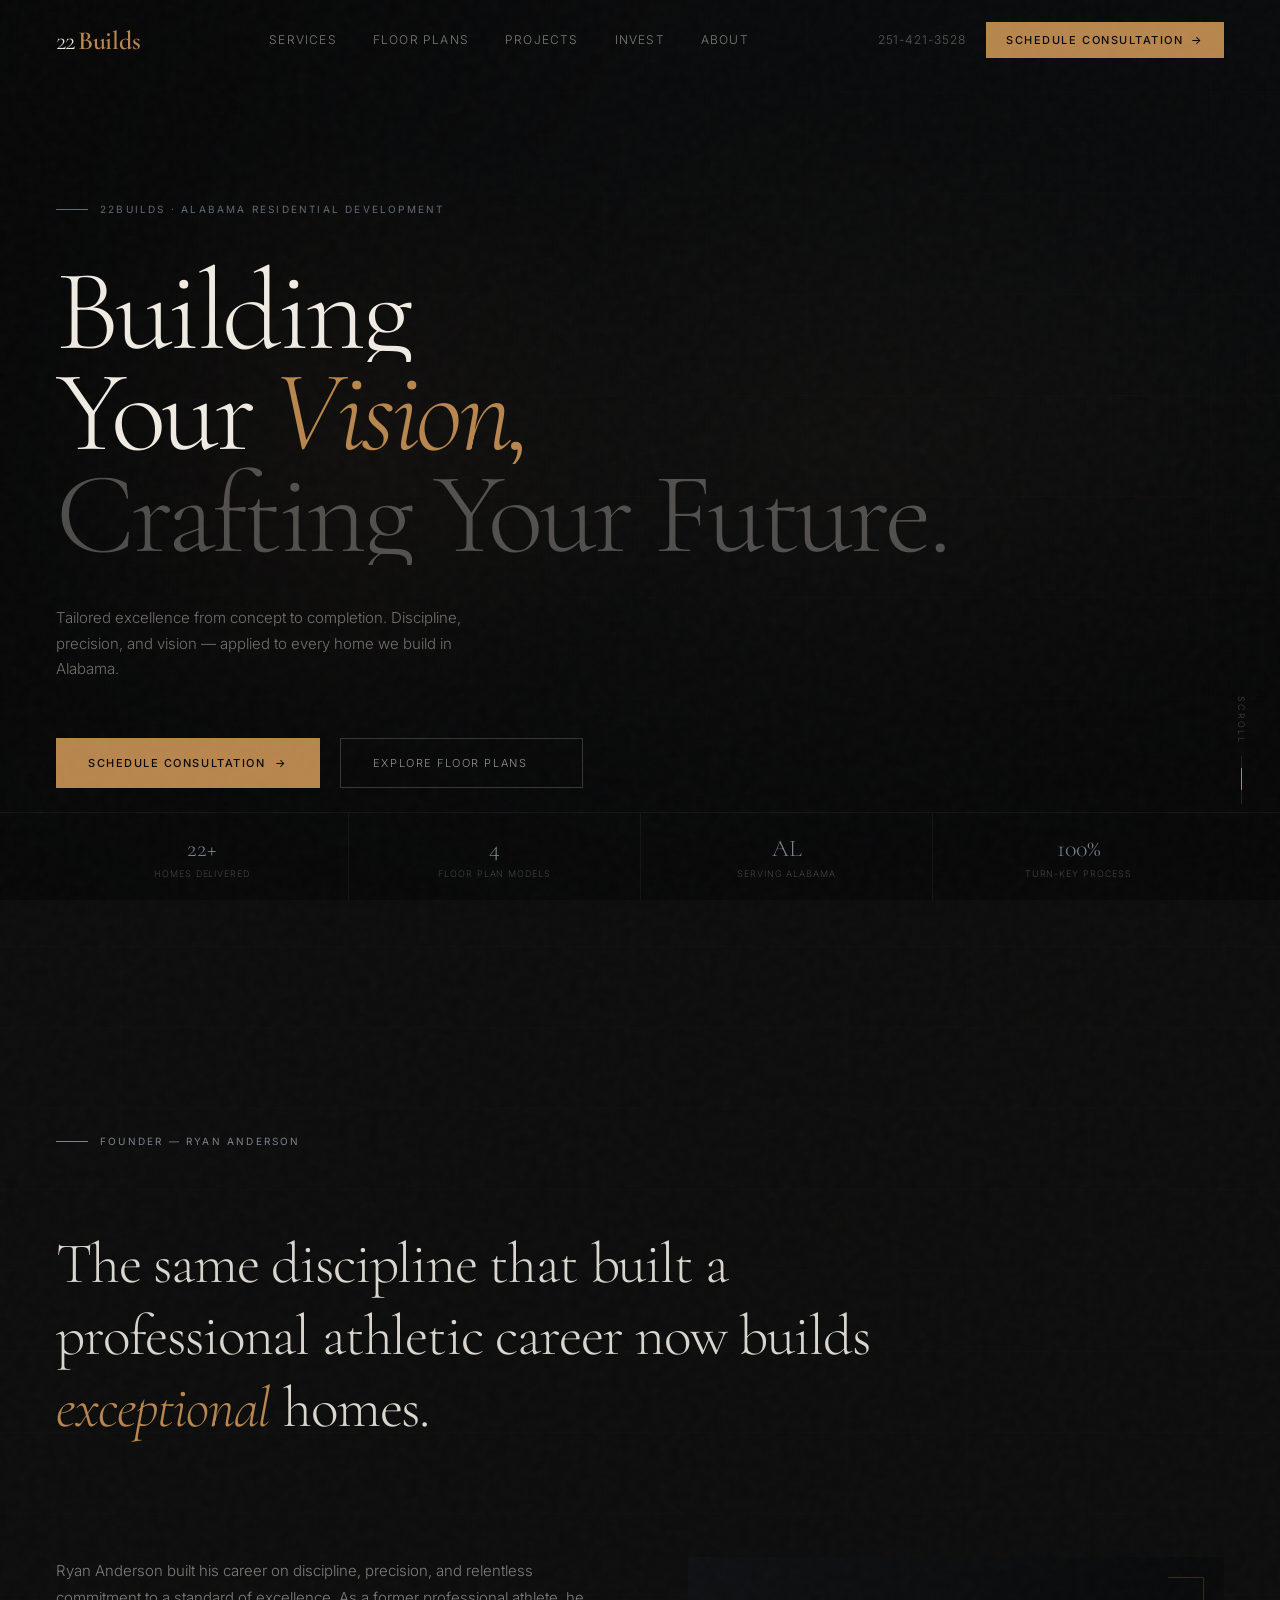
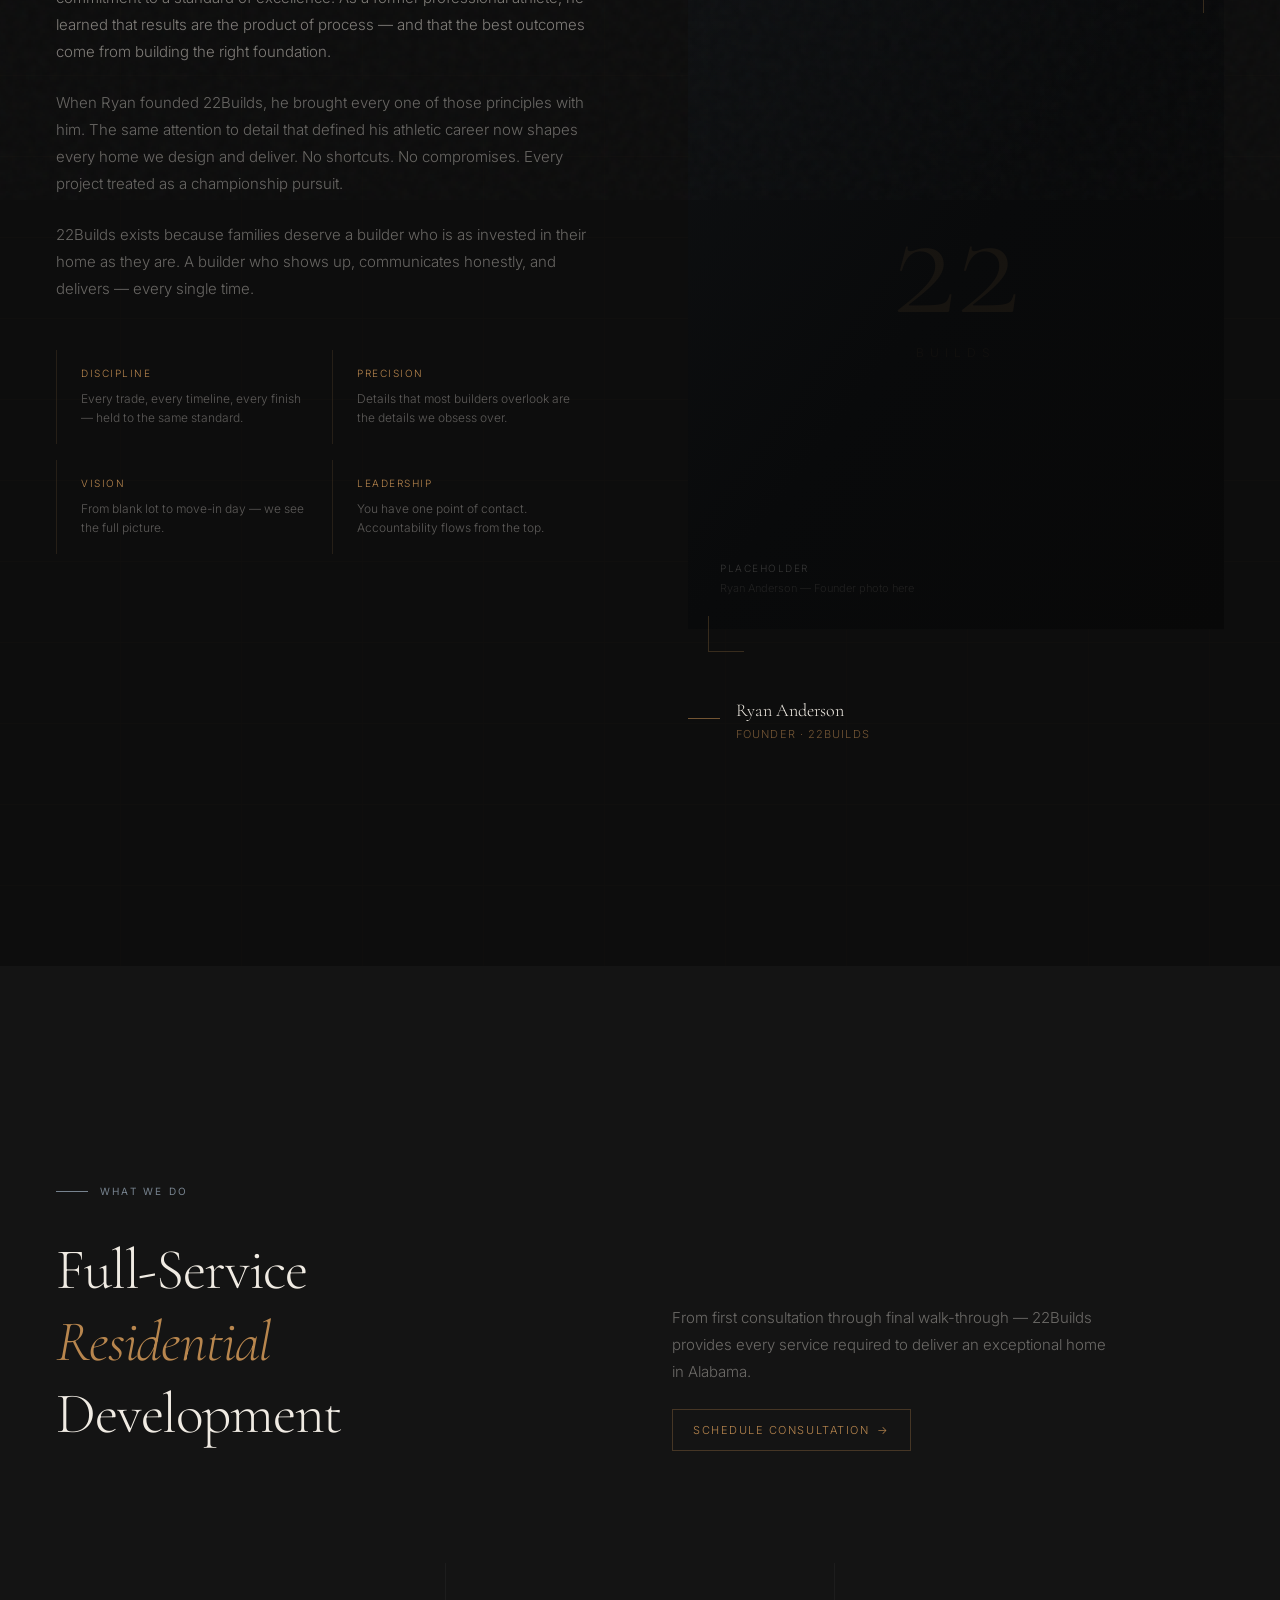
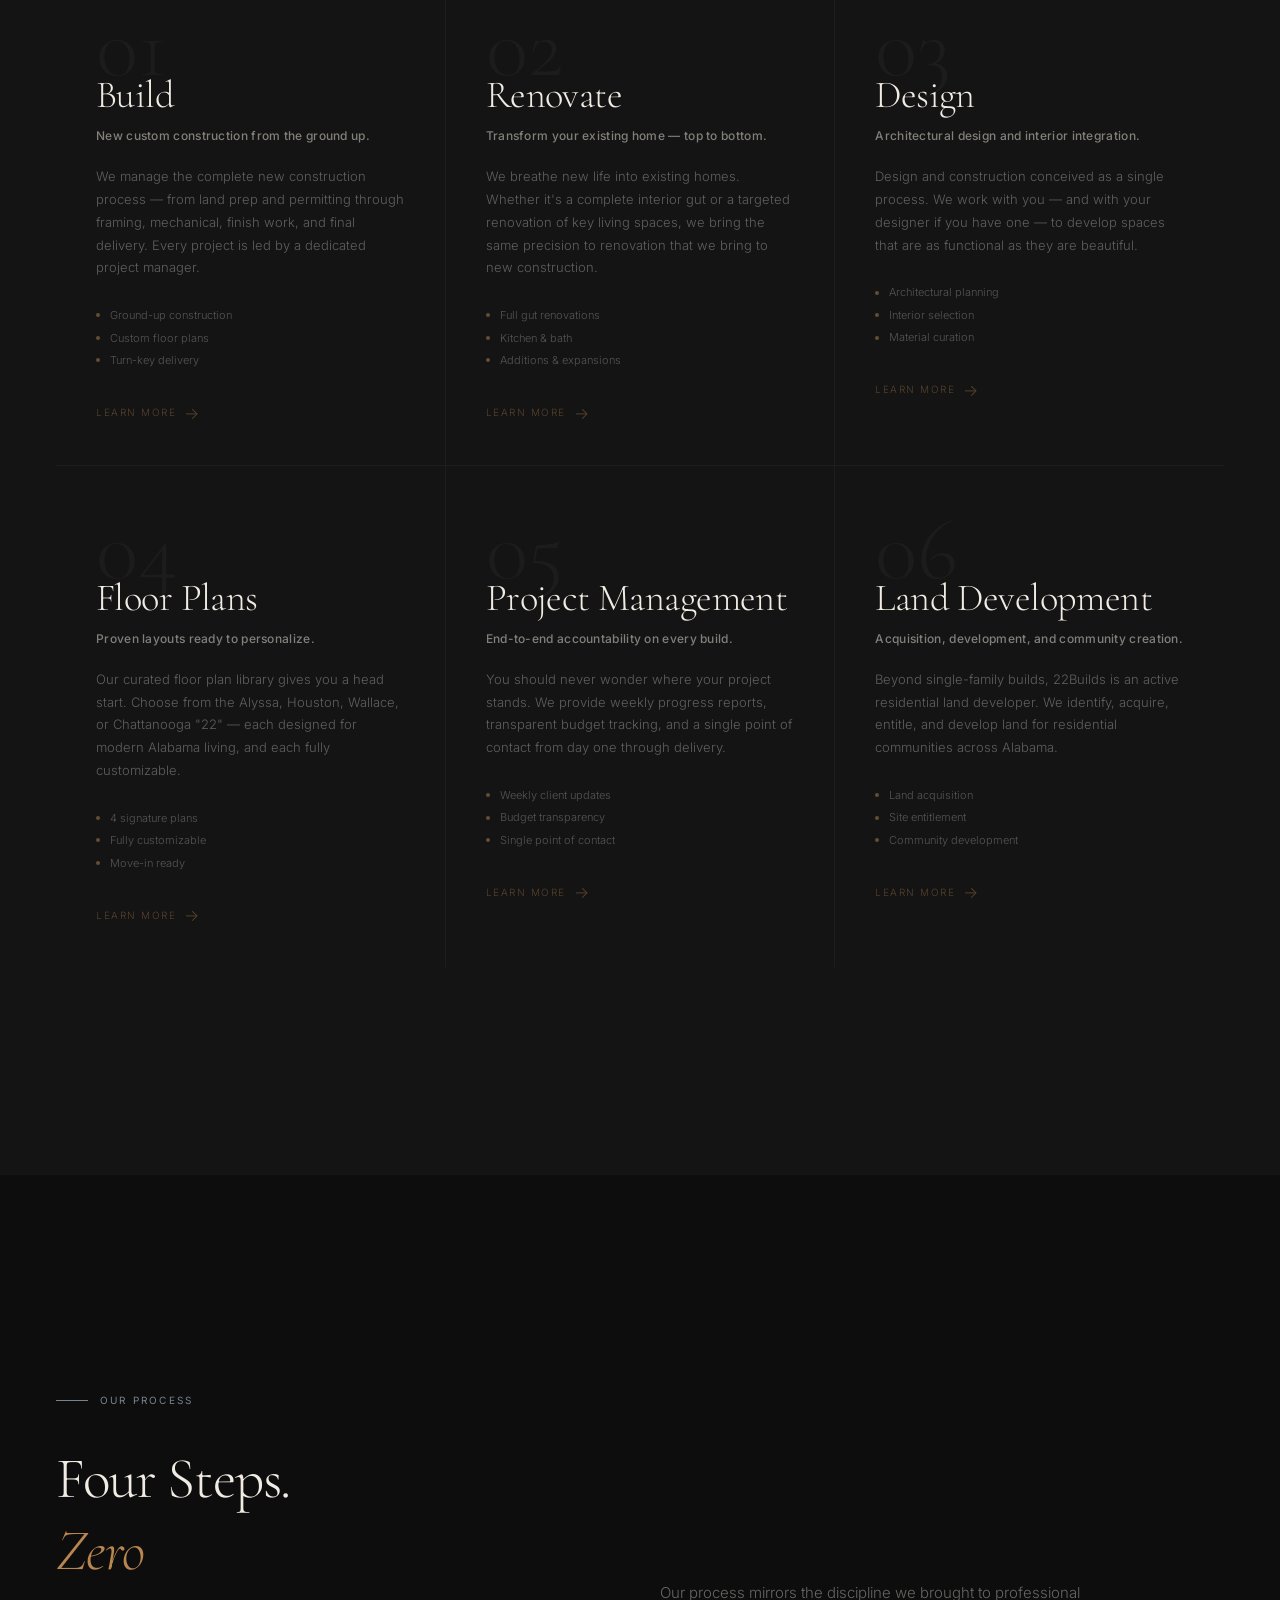
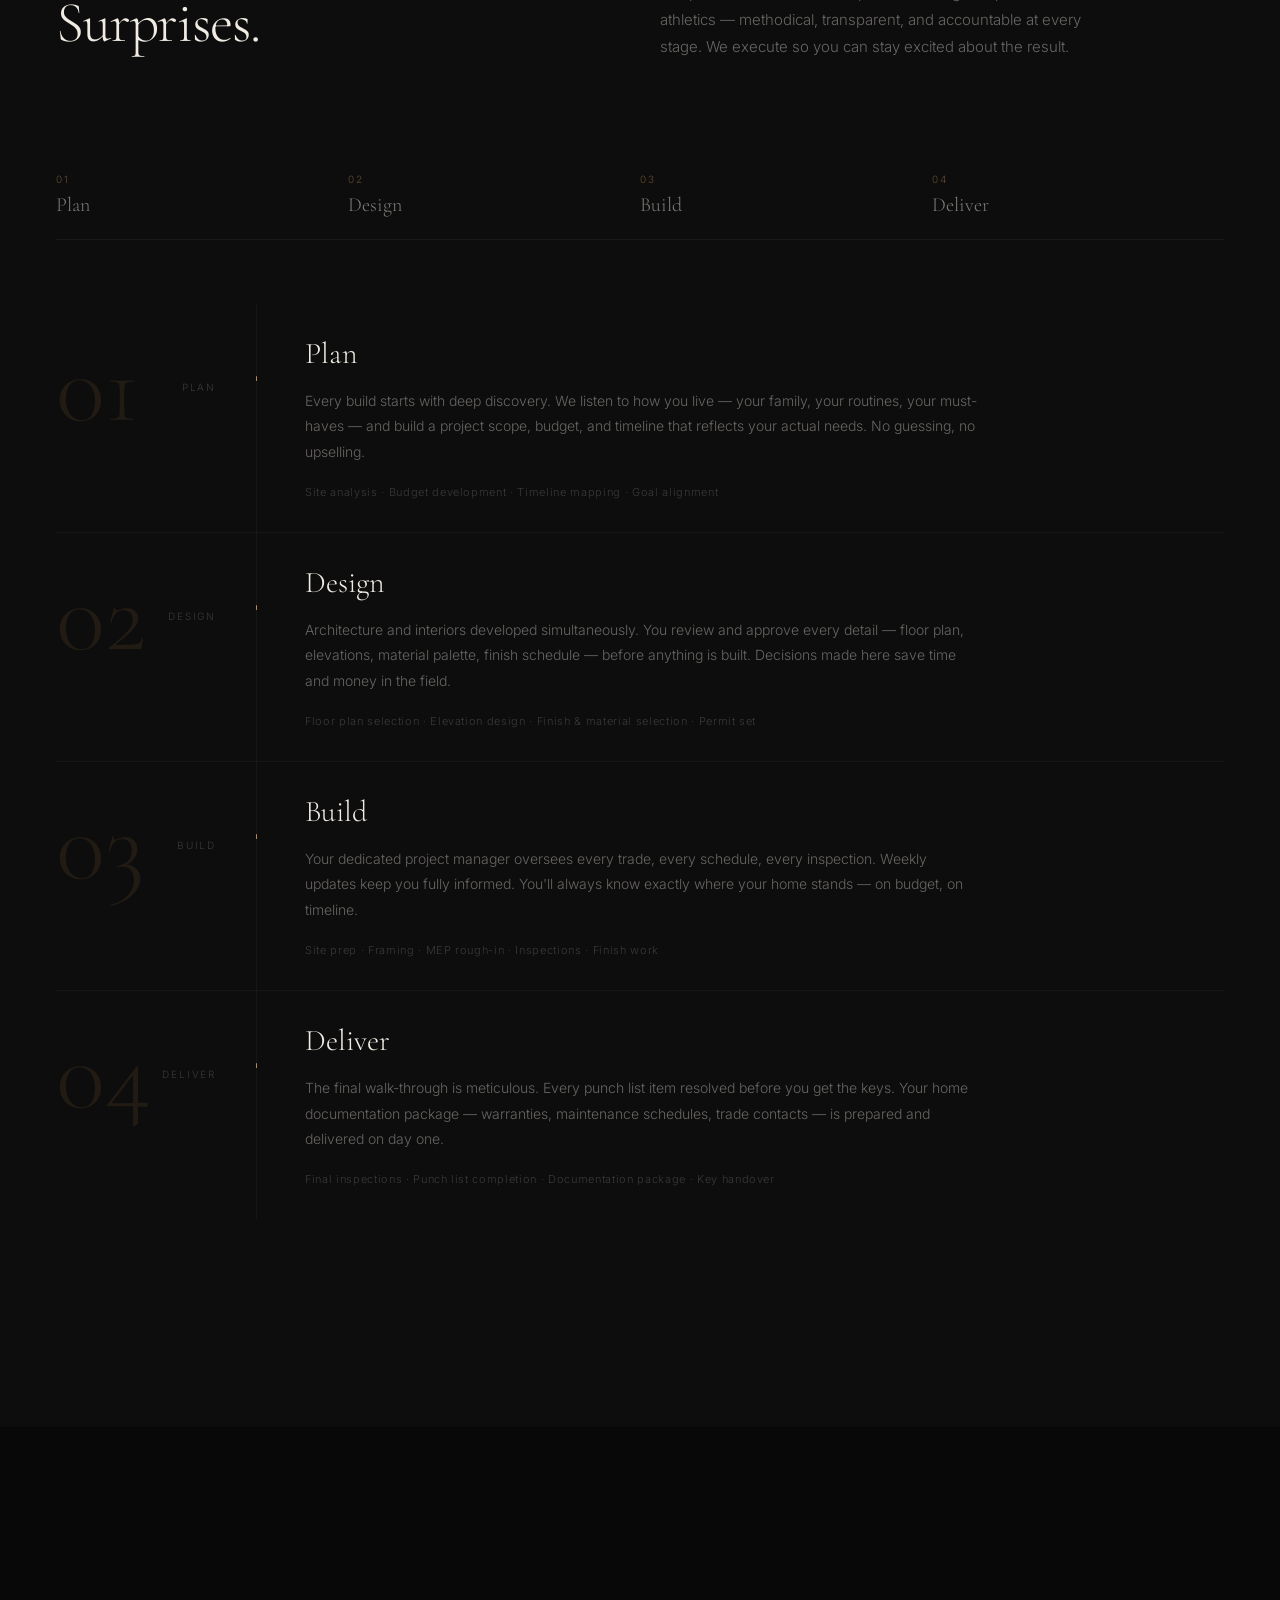
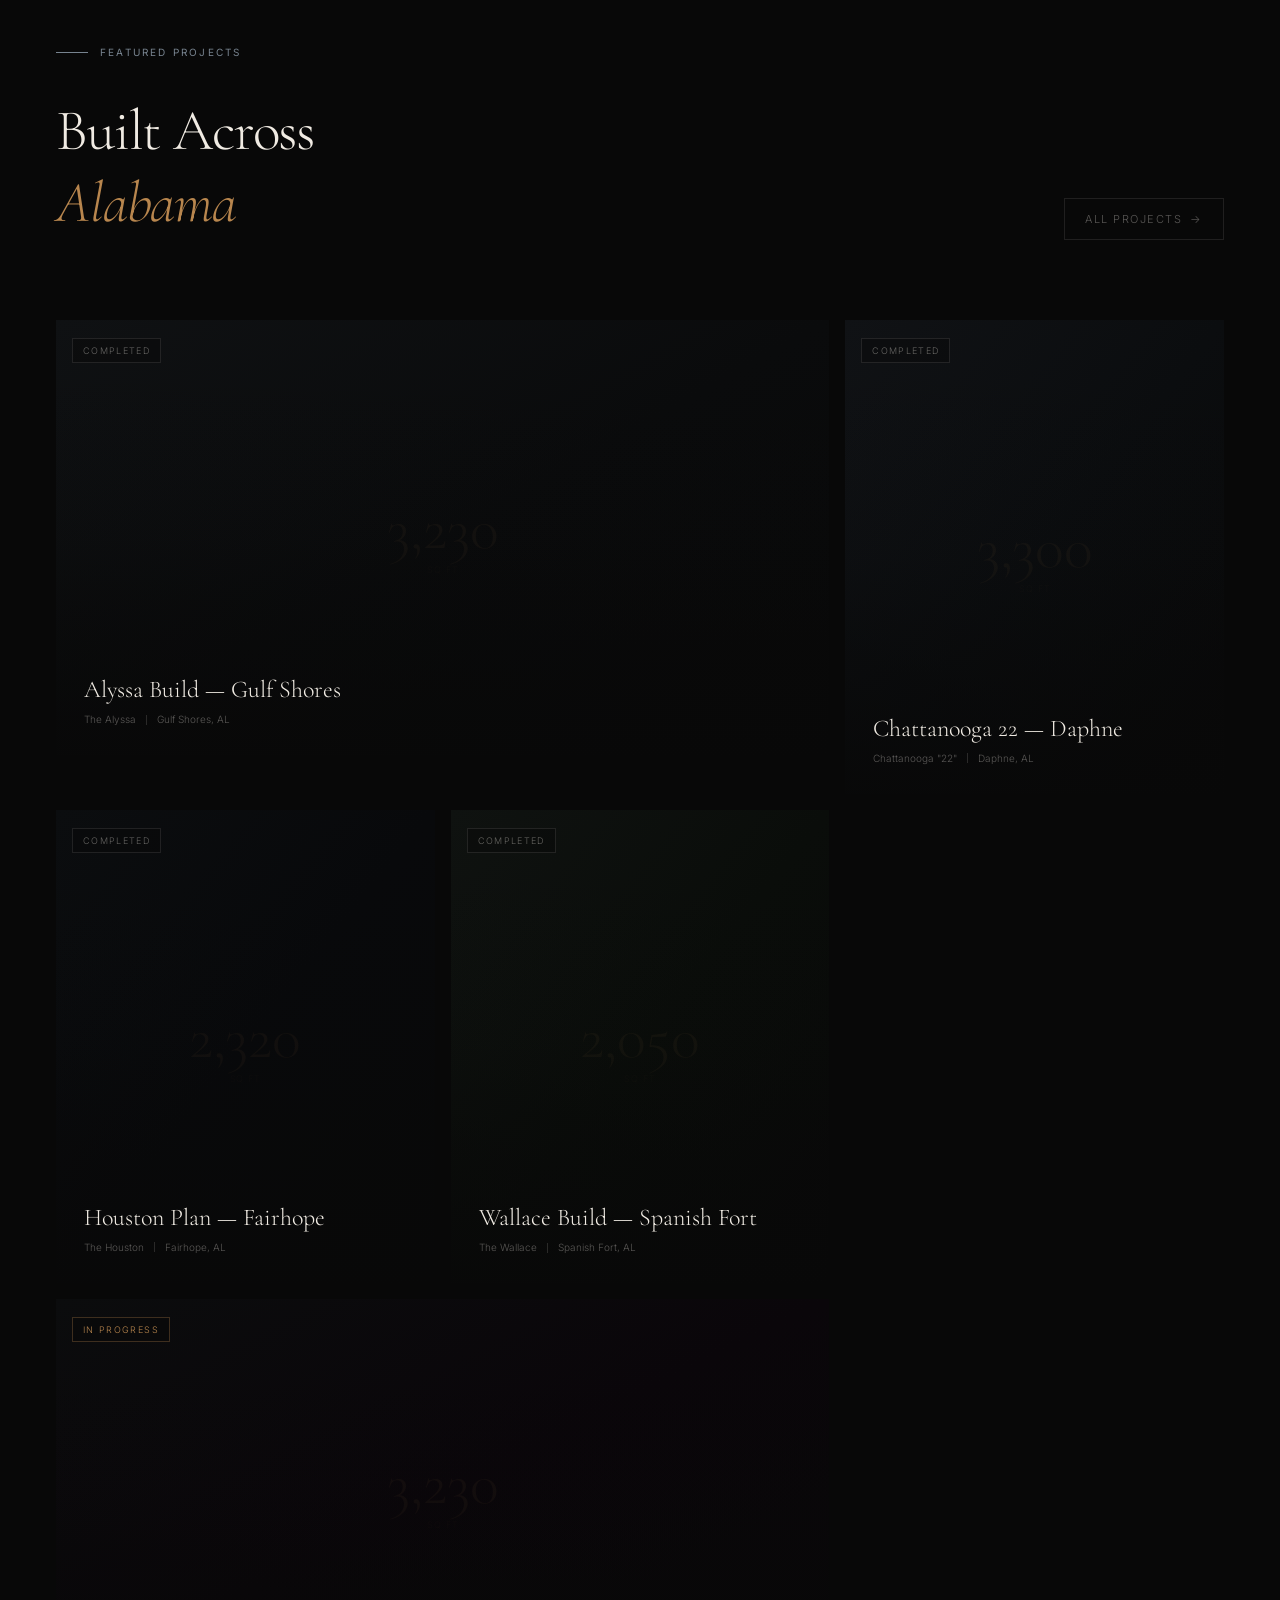
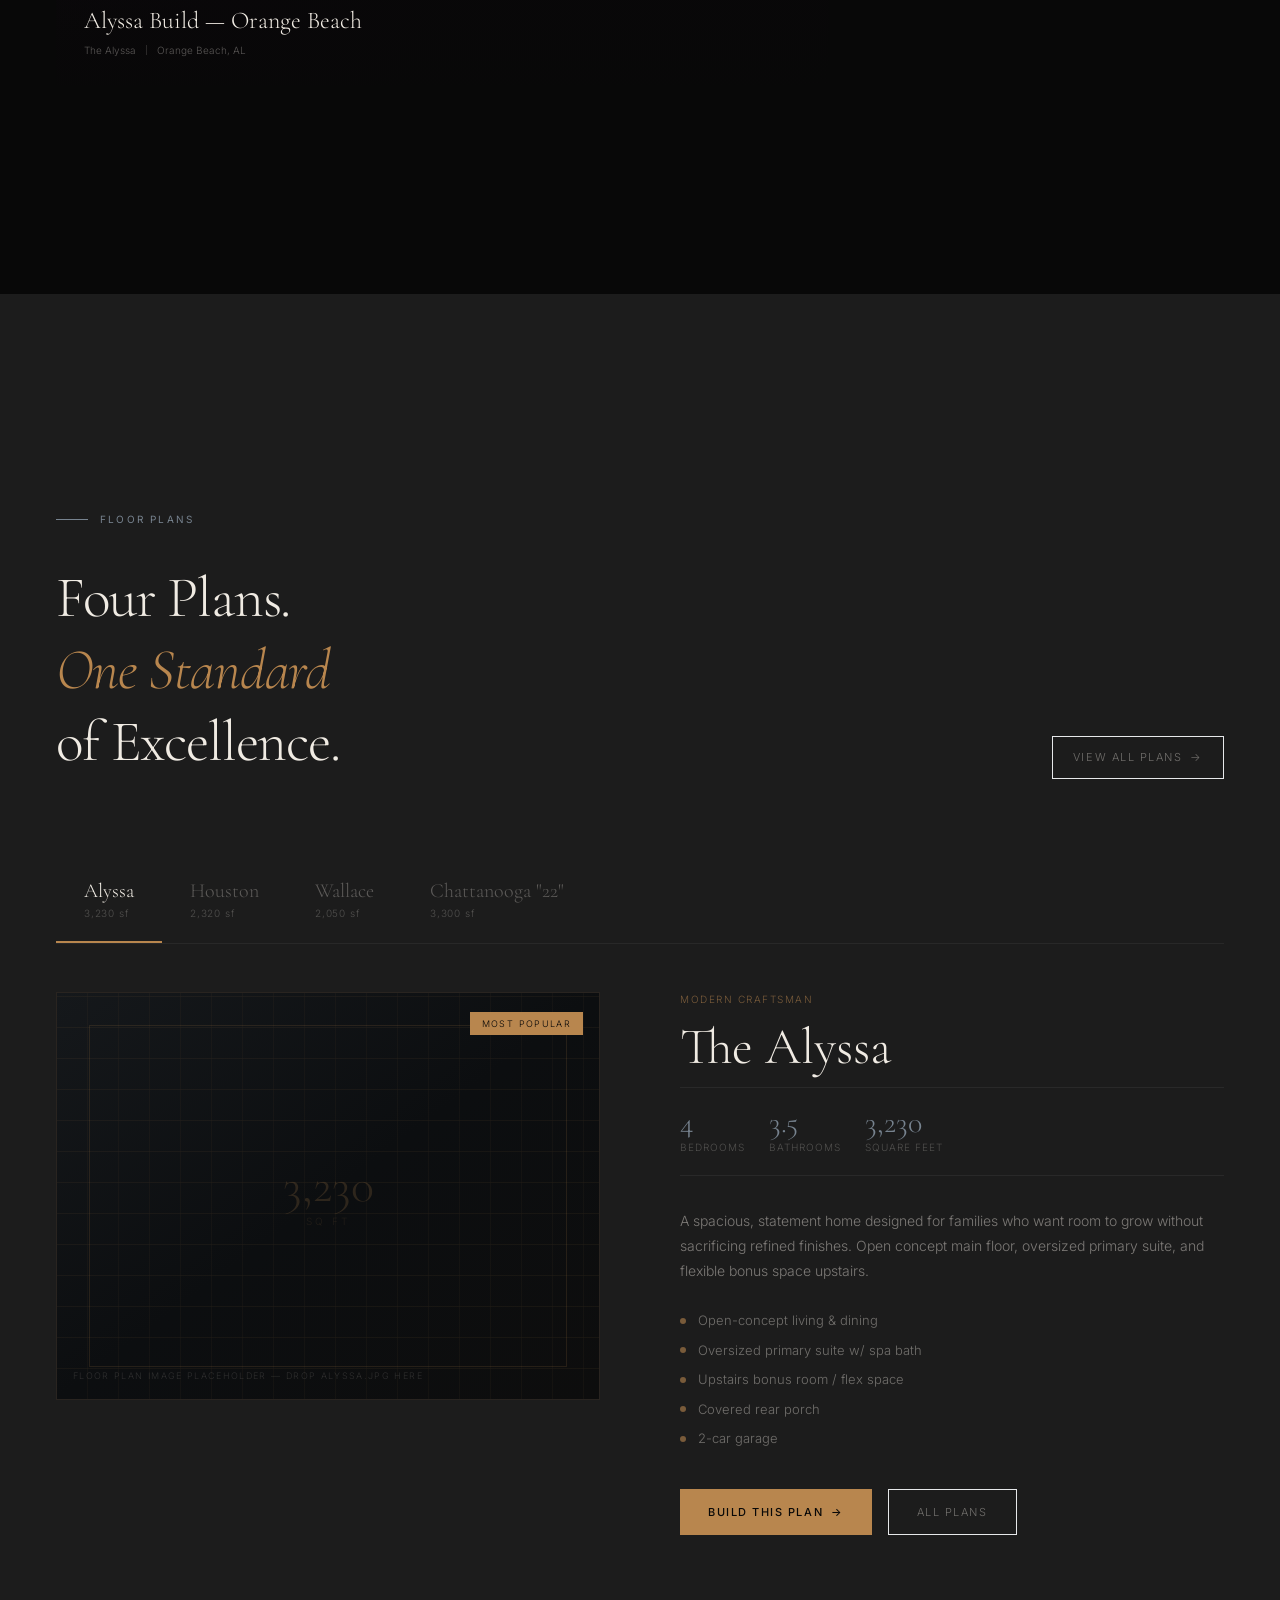
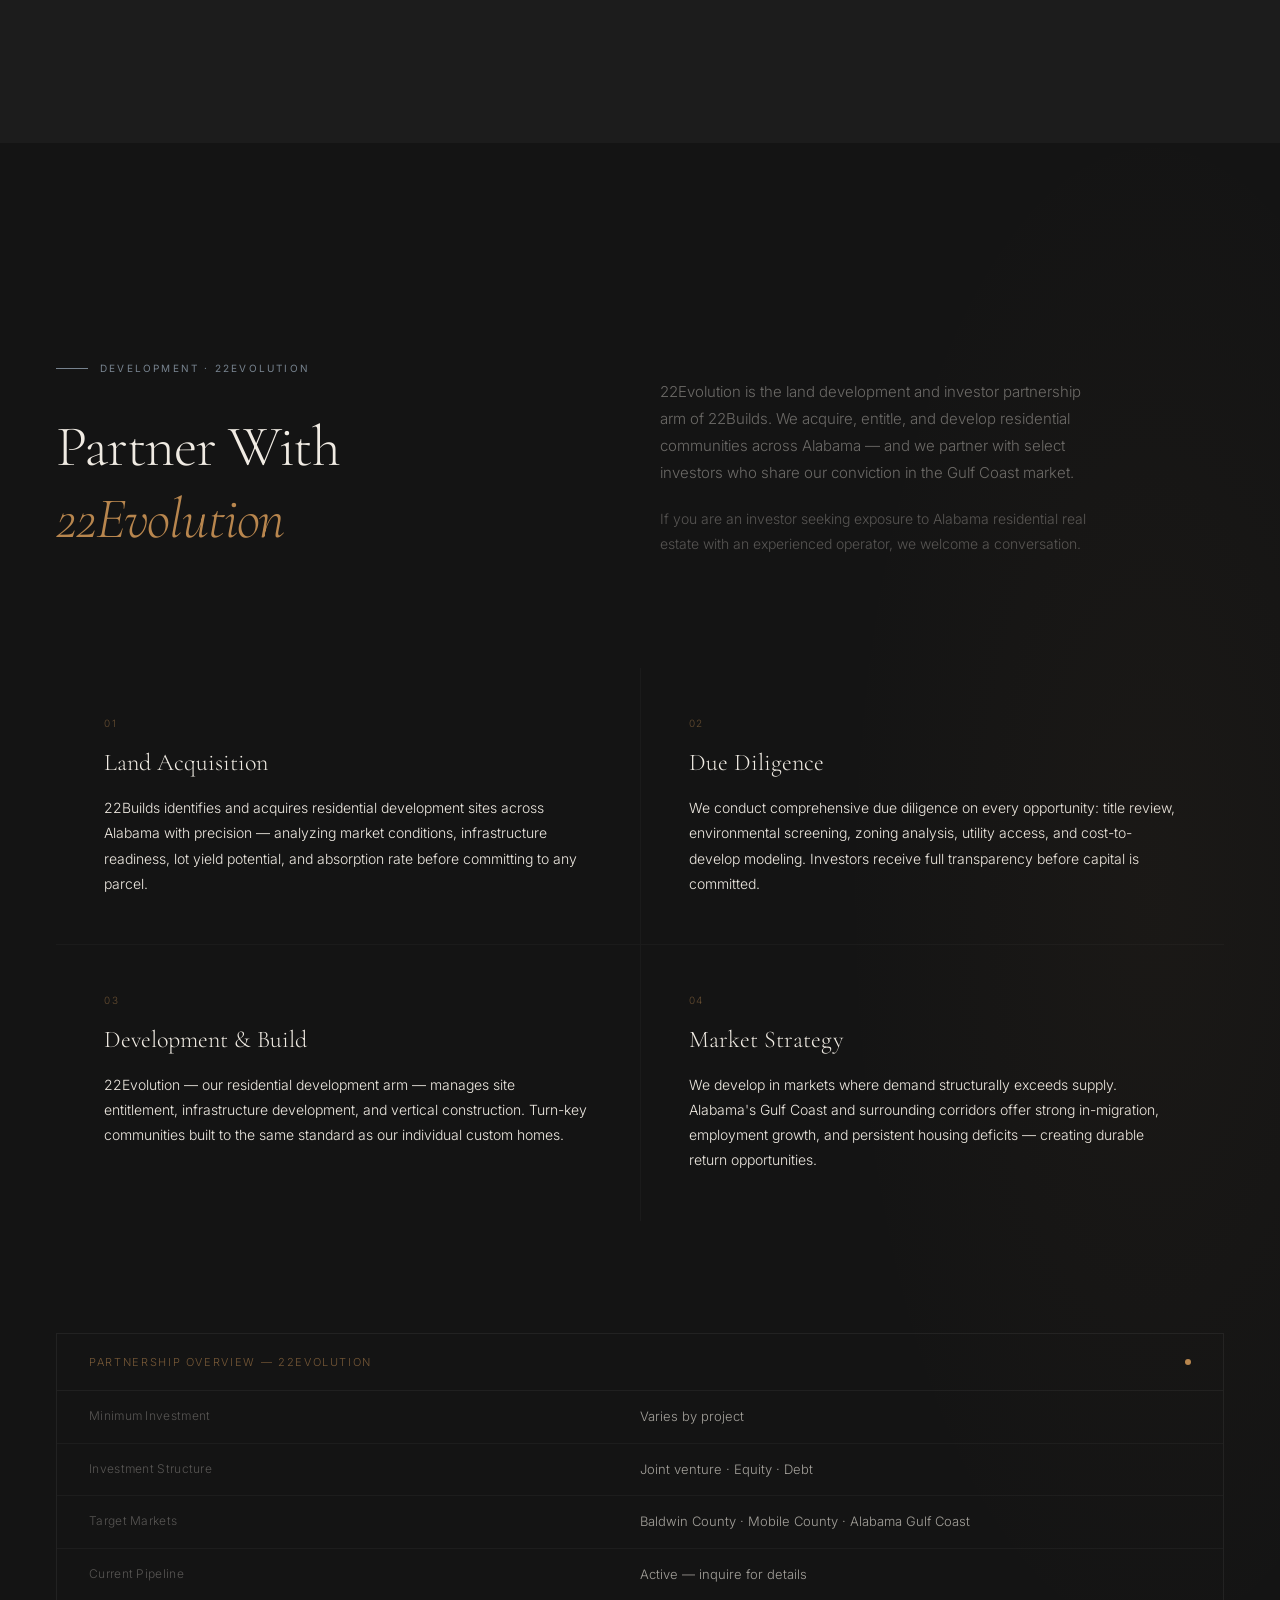
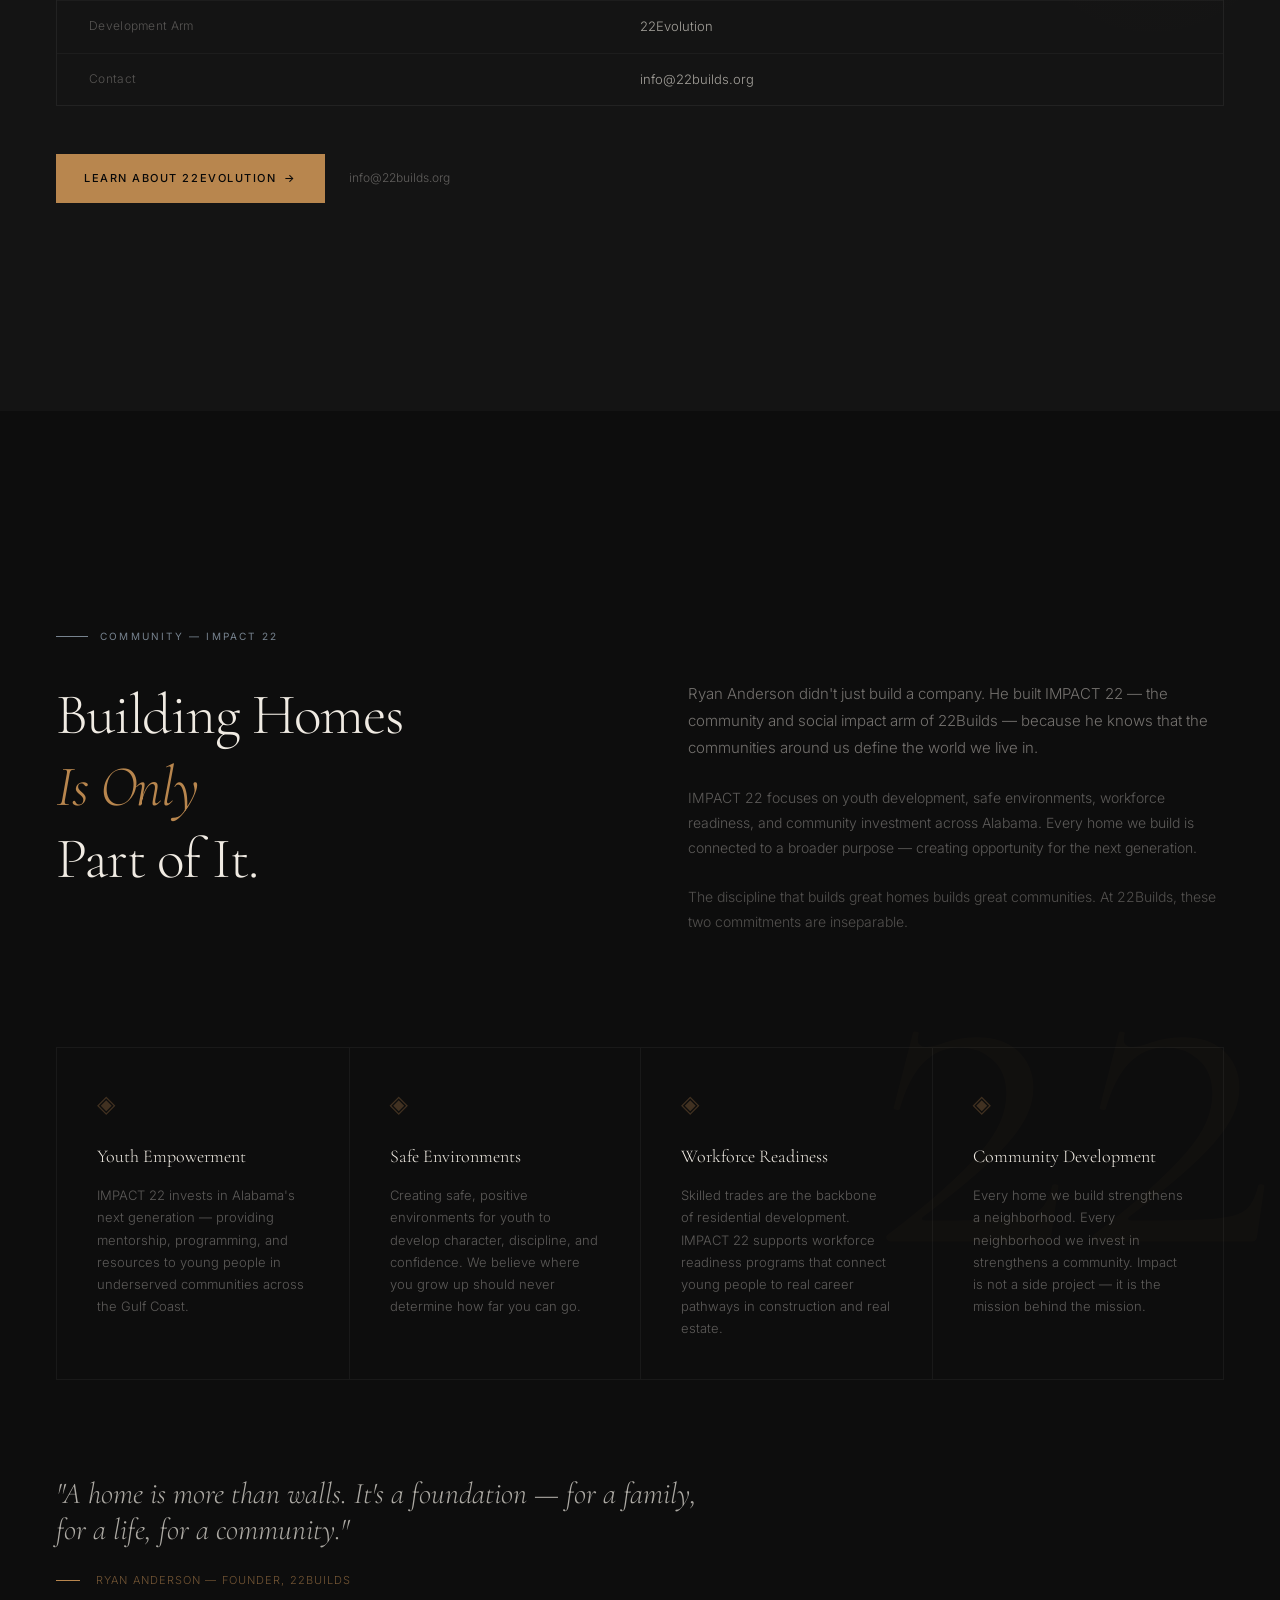
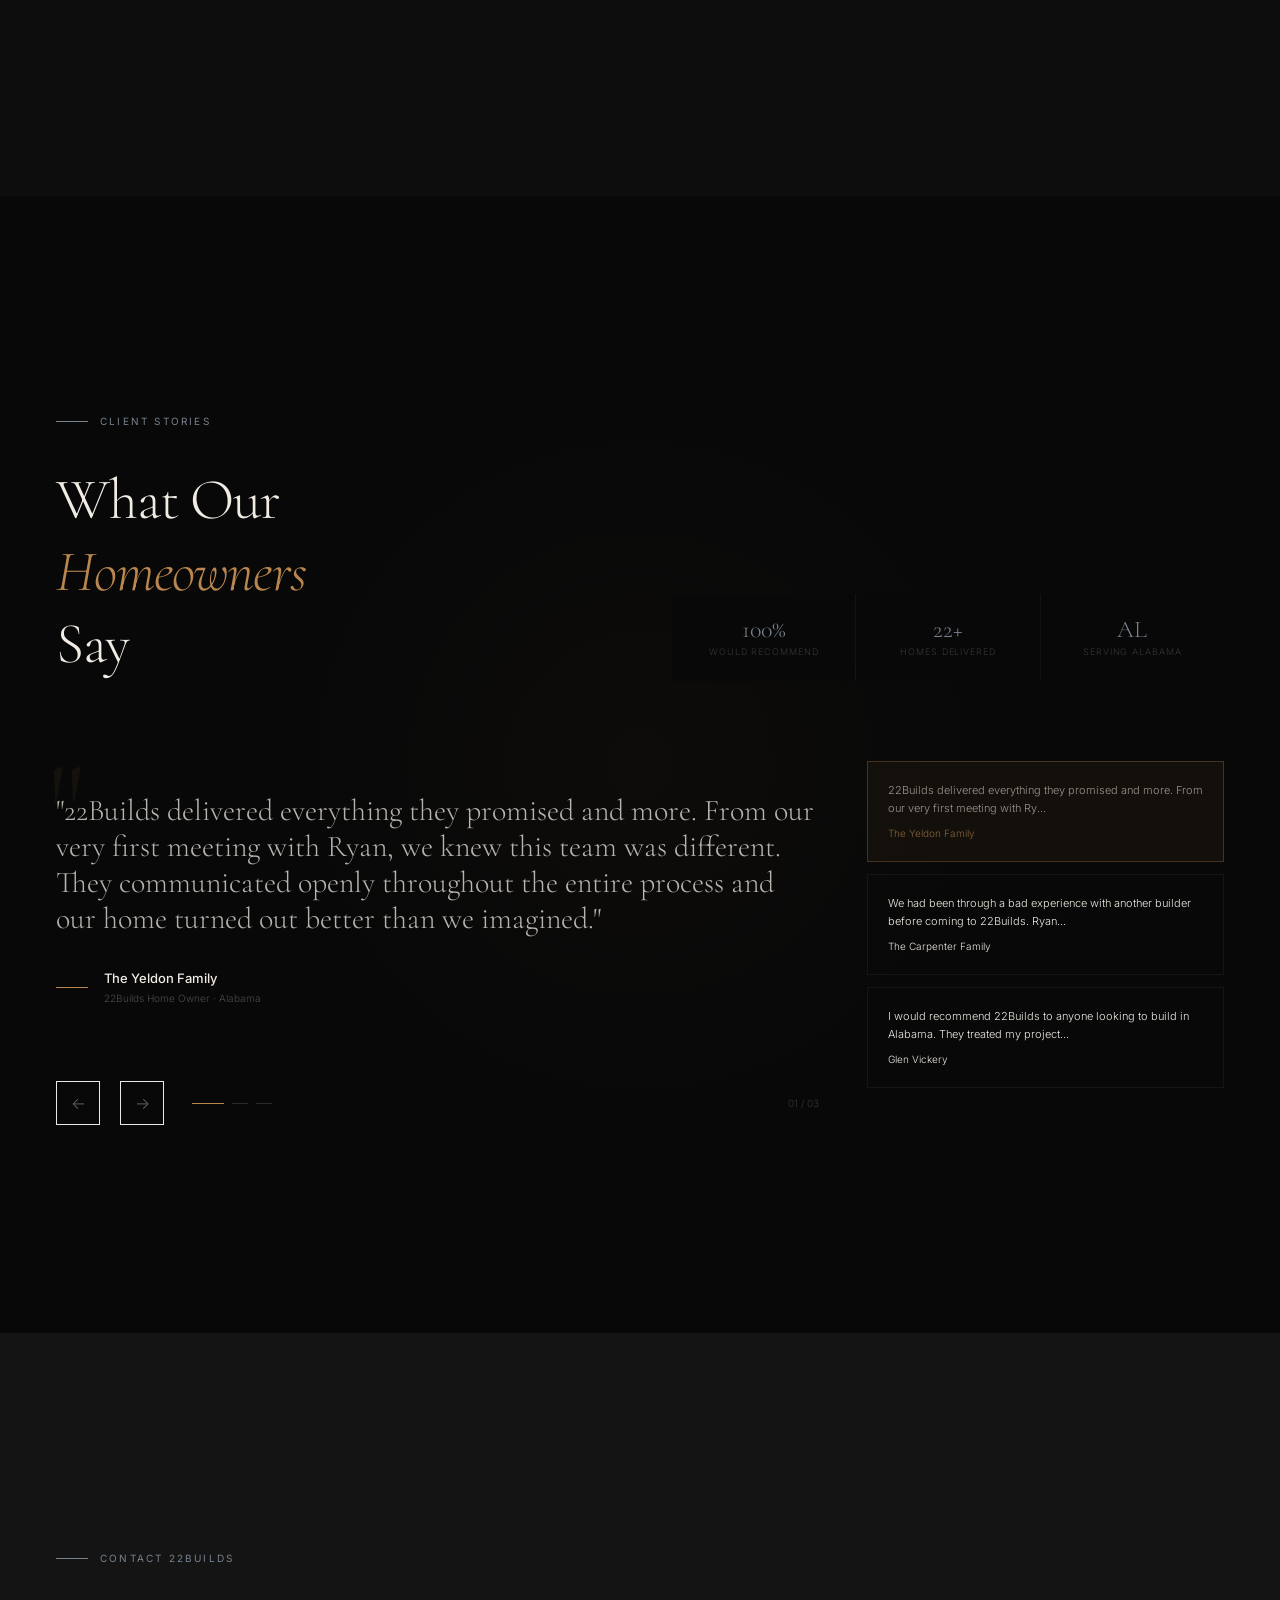
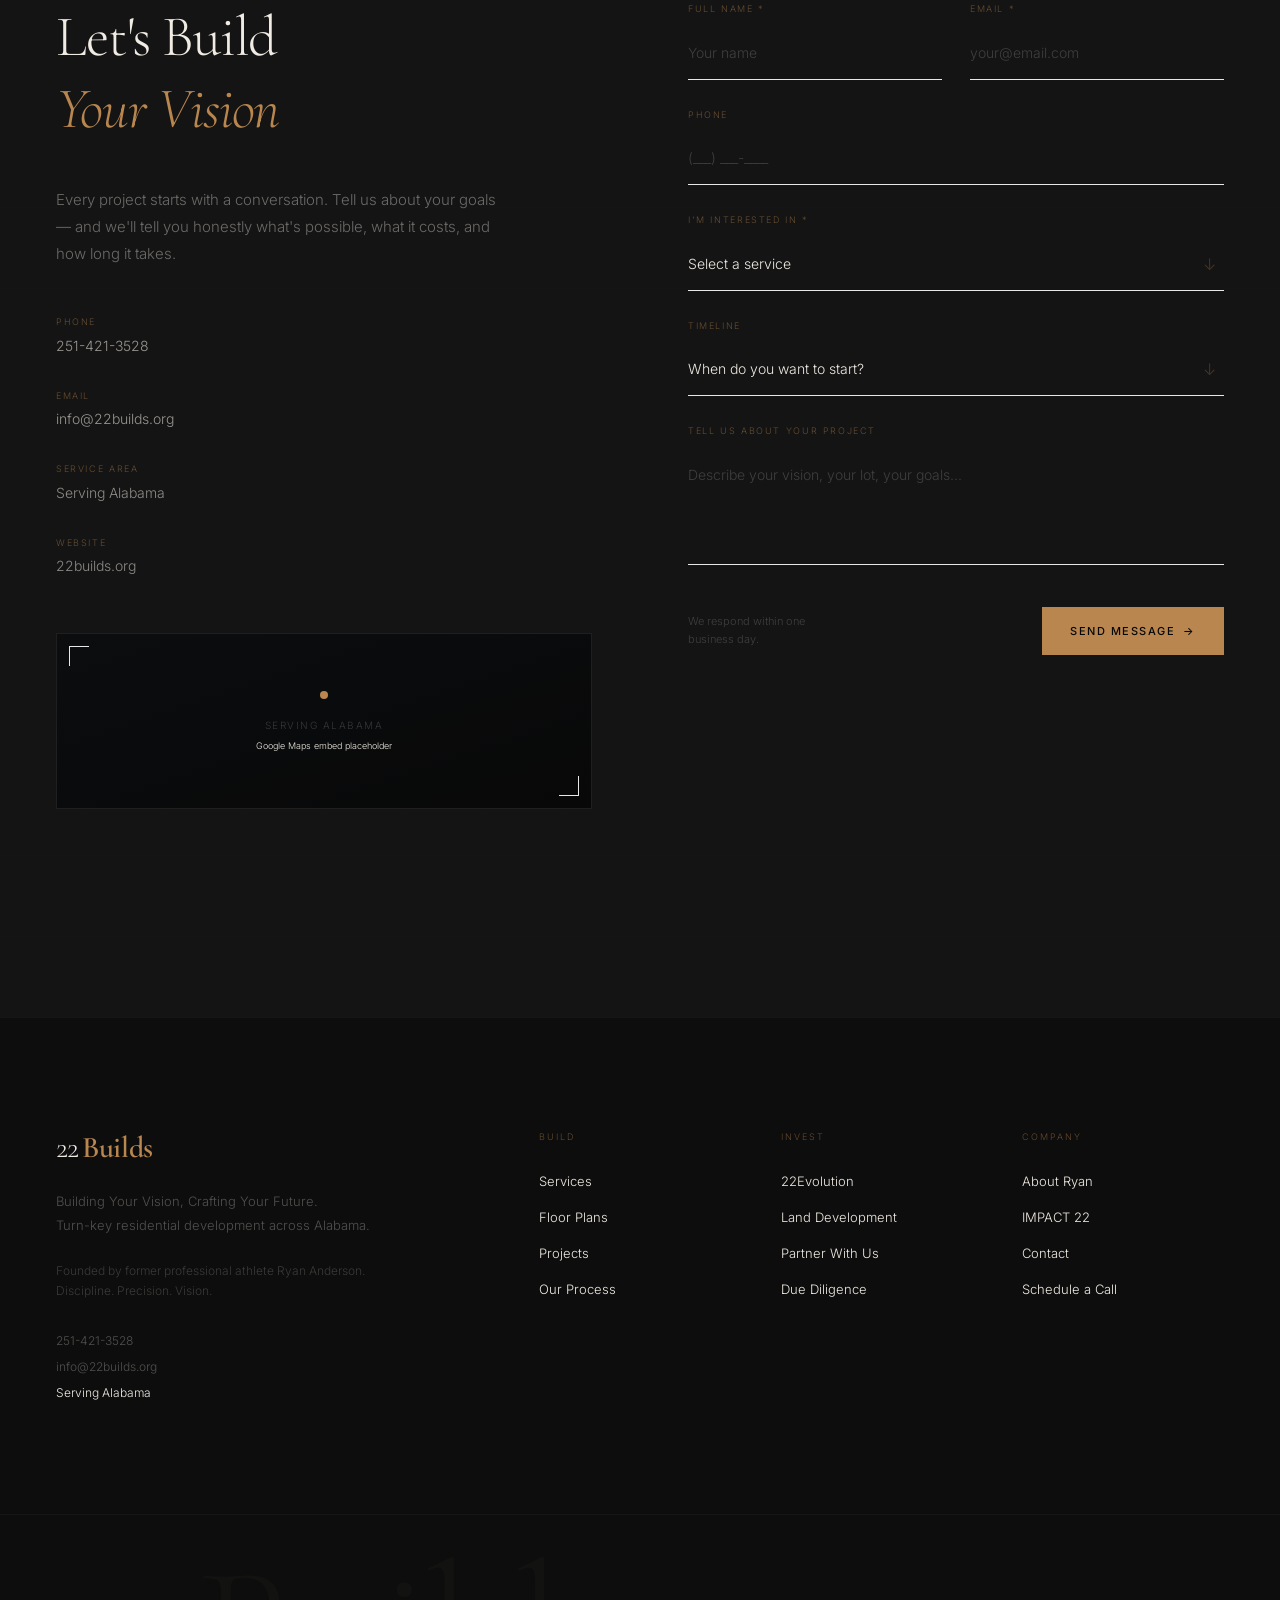
==== commit c0ff489d: "Recolor 22 Builds to chrome/silver/black to match logo Shift the warm gold/brass accent palette to a" ====
--- a/index.html
+++ b/index.html
@@ -1,4 +1,4 @@
-<!DOCTYPE html><html lang="en"><head><meta charSet="utf-8"/><meta name="viewport" content="width=device-width, initial-scale=1"/><link rel="stylesheet" href="/_next/static/css/5307376fe7ae1b47.css" data-precedence="next"/><link rel="preload" as="script" fetchPriority="low" href="/_next/static/chunks/webpack-cb86a99cd2f791d1.js"/><script src="/_next/static/chunks/fd9d1056-00bb33a35b5f8051.js" async=""></script><script src="/_next/static/chunks/23-bde6ee79b5543bf7.js" async=""></script><script src="/_next/static/chunks/main-app-cf4520ebc2fcd5b7.js" async=""></script><script src="/_next/static/chunks/c15bf2b0-c5f2ab0c4ce668d5.js" async=""></script><script src="/_next/static/chunks/985-0dd4ece730ff0a0c.js" async=""></script><script src="/_next/static/chunks/138-eb54fa3b88e84bbf.js" async=""></script><script src="/_next/static/chunks/701-307f881c3ee0d63f.js" async=""></script><script src="/_next/static/chunks/368-ad7568339378caff.js" async=""></script><script src="/_next/static/chunks/64-caafe735e57377cc.js" async=""></script><script src="/_next/static/chunks/app/page-8c190e0bc0d7289e.js" async=""></script><script src="/_next/static/chunks/app/layout-7731d11fc012e308.js" async=""></script><title>22Builds — Building Your Vision. Crafting Your Future.</title><meta name="description" content="Turn-key residential development across Alabama. Custom homes, renovations, floor plans, and community-driven development. Founded by Ryan Anderson."/><meta name="keywords" content="custom home builder Alabama,Alabama residential development,luxury homes Baldwin County,custom homes Gulf Shores,new construction Alabama,22Builds Ryan Anderson,turn-key home builder Alabama"/><meta property="og:title" content="22Builds — Building Your Vision. Crafting Your Future."/><meta property="og:description" content="Turn-key residential development across Alabama."/><meta property="og:locale" content="en_US"/><meta property="og:type" content="website"/><meta name="twitter:card" content="summary_large_image"/><meta name="twitter:title" content="22Builds — Alabama Custom Home Builder"/><meta name="twitter:description" content="Turn-key residential development across Alabama."/><script src="/_next/static/chunks/polyfills-78c92fac7aa8fdd8.js" noModule=""></script></head><body class="bg-obsidian text-cream overflow-x-hidden"><div class="grain" aria-hidden="true"></div><div class="fixed top-0 left-0 z-[9998] pointer-events-none mix-blend-difference" style="will-change:opacity,transform;transform:translateX(-100px) translateY(-100px) translateX(-50%) translateY(-50%)"><div class="w-2 h-2 rounded-full bg-gold"></div></div><div class="fixed top-0 left-0 z-[9997] pointer-events-none flex items-center justify-center" style="will-change:opacity;transform:translateX(-100px) translateY(-100px) translateX(-50%) translateY(-50%)"><div class="absolute inset-0 rounded-full border border-gold" style="border-radius:50%;will-change:opacity,transform"></div></div><div class="fixed top-0 left-0 right-0 h-[1px] bg-gold z-[200] origin-left" style="transform:scaleX(0)"></div><nav class="fixed top-0 left-0 right-0 z-[100] transition-all duration-500 bg-transparent" style="will-change:transform"><div class="max-w-[1440px] mx-auto px-6 md:px-10 lg:px-14"><div class="flex items-center justify-between h-[70px] md:h-20"><a class="group flex items-baseline gap-[3px]" data-cursor="default" href="/"><span class="font-display text-[26px] font-light text-cream tracking-[-0.02em]">22</span><span class="font-display text-[26px] font-semibold text-bronze tracking-[-0.01em]">Builds</span></a><div class="hidden lg:flex items-center gap-9"><a class="font-body text-[12px] tracking-[0.1em] uppercase text-cream/50 hover:text-cream link-underline transition-colors duration-300" data-cursor="hover" href="/services">Services</a><a class="font-body text-[12px] tracking-[0.1em] uppercase text-cream/50 hover:text-cream link-underline transition-colors duration-300" data-cursor="hover" href="/floor-plans">Floor Plans</a><a class="font-body text-[12px] tracking-[0.1em] uppercase text-cream/50 hover:text-cream link-underline transition-colors duration-300" data-cursor="hover" href="/projects">Projects</a><a class="font-body text-[12px] tracking-[0.1em] uppercase text-cream/50 hover:text-cream link-underline transition-colors duration-300" data-cursor="hover" href="/invest">Invest</a><a class="font-body text-[12px] tracking-[0.1em] uppercase text-cream/50 hover:text-cream link-underline transition-colors duration-300" data-cursor="hover" href="/about">About</a></div><div class="hidden lg:flex items-center gap-5"><a href="tel:2514213528" class="font-body text-[12px] tracking-[0.08em] text-cream/35 hover:text-cream transition-colors duration-300" data-cursor="hover">251-421-3528</a><a class="group flex items-center gap-2 font-body text-[11px] font-medium tracking-[0.14em] uppercase text-obsidian bg-bronze px-5 py-2.5 hover:bg-bronze-light transition-colors duration-300" data-cursor="hover" href="/contact"><span>Schedule Consultation</span><span class="group-hover:translate-x-0.5 transition-transform duration-200">→</span></a></div><button class="lg:hidden w-8 h-8 flex flex-col justify-center gap-[5px]" aria-label="Toggle menu" data-cursor="hover"><span class="block w-full h-px bg-cream" style="will-change:transform"></span><span class="block w-2/3 h-px bg-bronze" style="will-change:opacity"></span><span class="block w-full h-px bg-cream" style="will-change:transform"></span></button></div></div></nav><main><section class="relative w-full h-screen min-h-[680px] overflow-hidden bg-obsidian flex items-center"><div class="h-bg absolute inset-0 will-change-transform" style="transform:translateX(0px) translateY(0%) translateY(0px) scale(1)"><div class="w-full h-full" style="background:linear-gradient(135deg, #0D0A06 0%, #141008 30%, #0A0D10 65%, #080808 100%)"><div class="absolute inset-0" style="background-image:repeating-linear-gradient(0deg,   transparent, transparent 100px, rgba(184,134,78,0.025) 100px, rgba(184,134,78,0.025) 101px),
+<!DOCTYPE html><html lang="en"><head><meta charSet="utf-8"/><meta name="viewport" content="width=device-width, initial-scale=1"/><link rel="stylesheet" href="/_next/static/css/5307376fe7ae1b47.css" data-precedence="next"/><link rel="preload" as="script" fetchPriority="low" href="/_next/static/chunks/webpack-cb86a99cd2f791d1.js"/><script src="/_next/static/chunks/fd9d1056-00bb33a35b5f8051.js" async=""></script><script src="/_next/static/chunks/23-bde6ee79b5543bf7.js" async=""></script><script src="/_next/static/chunks/main-app-cf4520ebc2fcd5b7.js" async=""></script><script src="/_next/static/chunks/c15bf2b0-c5f2ab0c4ce668d5.js" async=""></script><script src="/_next/static/chunks/985-0dd4ece730ff0a0c.js" async=""></script><script src="/_next/static/chunks/138-eb54fa3b88e84bbf.js" async=""></script><script src="/_next/static/chunks/701-307f881c3ee0d63f.js" async=""></script><script src="/_next/static/chunks/368-ad7568339378caff.js" async=""></script><script src="/_next/static/chunks/64-caafe735e57377cc.js" async=""></script><script src="/_next/static/chunks/app/page-8c190e0bc0d7289e.js" async=""></script><script src="/_next/static/chunks/app/layout-7731d11fc012e308.js" async=""></script><title>22Builds — Building Your Vision. Crafting Your Future.</title><meta name="description" content="Turn-key residential development across Alabama. Custom homes, renovations, floor plans, and community-driven development. Founded by Ryan Anderson."/><meta name="keywords" content="custom home builder Alabama,Alabama residential development,luxury homes Baldwin County,custom homes Gulf Shores,new construction Alabama,22Builds Ryan Anderson,turn-key home builder Alabama"/><meta property="og:title" content="22Builds — Building Your Vision. Crafting Your Future."/><meta property="og:description" content="Turn-key residential development across Alabama."/><meta property="og:locale" content="en_US"/><meta property="og:type" content="website"/><meta name="twitter:card" content="summary_large_image"/><meta name="twitter:title" content="22Builds — Alabama Custom Home Builder"/><meta name="twitter:description" content="Turn-key residential development across Alabama."/><script src="/_next/static/chunks/polyfills-78c92fac7aa8fdd8.js" noModule=""></script></head><body class="bg-obsidian text-cream overflow-x-hidden"><div class="grain" aria-hidden="true"></div><div class="fixed top-0 left-0 z-[9998] pointer-events-none mix-blend-difference" style="will-change:opacity,transform;transform:translateX(-100px) translateY(-100px) translateX(-50%) translateY(-50%)"><div class="w-2 h-2 rounded-full bg-gold"></div></div><div class="fixed top-0 left-0 z-[9997] pointer-events-none flex items-center justify-center" style="will-change:opacity;transform:translateX(-100px) translateY(-100px) translateX(-50%) translateY(-50%)"><div class="absolute inset-0 rounded-full border border-gold" style="border-radius:50%;will-change:opacity,transform"></div></div><div class="fixed top-0 left-0 right-0 h-[1px] bg-gold z-[200] origin-left" style="transform:scaleX(0)"></div><nav class="fixed top-0 left-0 right-0 z-[100] transition-all duration-500 bg-transparent" style="will-change:transform"><div class="max-w-[1440px] mx-auto px-6 md:px-10 lg:px-14"><div class="flex items-center justify-between h-[70px] md:h-20"><a class="group flex items-baseline gap-[3px]" data-cursor="default" href="/"><span class="font-display text-[26px] font-light text-cream tracking-[-0.02em]">22</span><span class="font-display text-[26px] font-semibold text-bronze tracking-[-0.01em]">Builds</span></a><div class="hidden lg:flex items-center gap-9"><a class="font-body text-[12px] tracking-[0.1em] uppercase text-cream/50 hover:text-cream link-underline transition-colors duration-300" data-cursor="hover" href="/services">Services</a><a class="font-body text-[12px] tracking-[0.1em] uppercase text-cream/50 hover:text-cream link-underline transition-colors duration-300" data-cursor="hover" href="/floor-plans">Floor Plans</a><a class="font-body text-[12px] tracking-[0.1em] uppercase text-cream/50 hover:text-cream link-underline transition-colors duration-300" data-cursor="hover" href="/projects">Projects</a><a class="font-body text-[12px] tracking-[0.1em] uppercase text-cream/50 hover:text-cream link-underline transition-colors duration-300" data-cursor="hover" href="/invest">Invest</a><a class="font-body text-[12px] tracking-[0.1em] uppercase text-cream/50 hover:text-cream link-underline transition-colors duration-300" data-cursor="hover" href="/about">About</a></div><div class="hidden lg:flex items-center gap-5"><a href="tel:2514213528" class="font-body text-[12px] tracking-[0.08em] text-cream/35 hover:text-cream transition-colors duration-300" data-cursor="hover">251-421-3528</a><a class="group flex items-center gap-2 font-body text-[11px] font-medium tracking-[0.14em] uppercase text-obsidian bg-bronze px-5 py-2.5 hover:bg-bronze-light transition-colors duration-300" data-cursor="hover" href="/contact"><span>Schedule Consultation</span><span class="group-hover:translate-x-0.5 transition-transform duration-200">→</span></a></div><button class="lg:hidden w-8 h-8 flex flex-col justify-center gap-[5px]" aria-label="Toggle menu" data-cursor="hover"><span class="block w-full h-px bg-cream" style="will-change:transform"></span><span class="block w-2/3 h-px bg-bronze" style="will-change:opacity"></span><span class="block w-full h-px bg-cream" style="will-change:transform"></span></button></div></div></nav><main><section class="relative w-full h-screen min-h-[680px] overflow-hidden bg-obsidian flex items-center"><div class="h-bg absolute inset-0 will-change-transform" style="transform:translateX(0px) translateY(0%) translateY(0px) scale(1)"><div class="w-full h-full" style="background:linear-gradient(135deg, #08090B 0%, #0C0E10 30%, #0B0D0F 65%, #080808 100%)"><div class="absolute inset-0" style="background-image:repeating-linear-gradient(0deg,   transparent, transparent 100px, rgba(184,134,78,0.025) 100px, rgba(184,134,78,0.025) 101px),
               repeating-linear-gradient(90deg,  transparent, transparent 100px, rgba(184,134,78,0.015) 100px, rgba(184,134,78,0.015) 101px)"></div><div class="absolute inset-0" style="background:radial-gradient(ellipse 60% 60% at 65% 50%, rgba(184,134,78,0.06) 0%, transparent 70%)"></div></div></div><div class="absolute inset-0 bg-gradient-to-r from-obsidian/85 via-obsidian/40 to-obsidian/20 z-10"></div><div class="absolute inset-0 bg-gradient-to-t from-obsidian/70 via-transparent to-obsidian/30 z-10"></div><div class="absolute pointer-events-none z-10 rounded-full" style="width:700px;height:700px;background:radial-gradient(circle, rgba(184,134,78,0.045) 0%, transparent 65%);transform:translateX(50%) translateY(50%) translateX(-50%) translateY(-50%)"></div><div class="relative z-20 w-full max-w-[1440px] mx-auto px-6 md:px-10 lg:px-14 pt-20" style="opacity:1;transform:translateY(0%)"><div class="h-tag overline-tag mb-9 md:mb-11">22Builds · Alabama Residential Development</div><h1 class="mb-8 md:mb-10"><div class="overflow-hidden"><div class="h-line-1 font-display text-hero font-light text-cream leading-[0.88]">Building</div></div><div class="overflow-hidden"><div class="h-line-2 font-display text-hero font-light text-cream leading-[0.88] flex items-baseline gap-3 md:gap-5"><span>Your</span><span class="italic text-bronze">Vision,</span></div></div><div class="overflow-hidden"><div class="h-line-3 font-display text-hero font-extralight text-cream/30 leading-[0.88]">Crafting Your Future.</div></div></h1><p class="h-sub font-body text-[15px] font-light text-cream/45 max-w-[420px] leading-[1.7] mb-10 md:mb-14">Tailored excellence from concept to completion. Discipline, precision, and vision — applied to every home we build in Alabama.</p><div class="flex flex-col sm:flex-row gap-4 sm:gap-5"><a class="h-cta group inline-flex items-center gap-2.5 font-body text-[11px] font-medium tracking-[0.14em] uppercase text-obsidian bg-bronze px-8 py-4 hover:bg-bronze-light transition-colors duration-300" data-cursor="enter" href="/contact"><span>Schedule Consultation</span><span class="group-hover:translate-x-1 transition-transform duration-300">→</span></a><a class="h-cta group inline-flex items-center gap-2.5 font-body text-[11px] font-light tracking-[0.14em] uppercase text-cream/60 border border-cream/20 px-8 py-4 hover:border-bronze/40 hover:text-cream transition-all duration-400" data-cursor="explore" href="/floor-plans"><span>Explore Floor Plans</span><span class="opacity-0 group-hover:opacity-100 group-hover:translate-x-1 transition-all duration-300">→</span></a></div></div><div class="h-stat absolute bottom-0 left-0 right-0 z-20 border-t border-white/[0.05]" style="opacity:1"><div class="max-w-[1440px] mx-auto px-6 md:px-10 lg:px-14"><div class="grid grid-cols-4 divide-x divide-white/[0.05]"><div class="h-stat py-5 flex flex-col items-center gap-0.5 px-3"><span class="stat-num text-xl md:text-2xl">22+</span><span class="font-body text-[9px] tracking-[0.1em] uppercase text-cream/25">Homes Delivered</span></div><div class="h-stat py-5 flex flex-col items-center gap-0.5 px-3"><span class="stat-num text-xl md:text-2xl">4</span><span class="font-body text-[9px] tracking-[0.1em] uppercase text-cream/25">Floor Plan Models</span></div><div class="h-stat py-5 flex flex-col items-center gap-0.5 px-3"><span class="stat-num text-xl md:text-2xl">AL</span><span class="font-body text-[9px] tracking-[0.1em] uppercase text-cream/25">Serving Alabama</span></div><div class="h-stat py-5 flex flex-col items-center gap-0.5 px-3"><span class="stat-num text-xl md:text-2xl">100%</span><span class="font-body text-[9px] tracking-[0.1em] uppercase text-cream/25">Turn-Key Process</span></div></div></div></div><div class="absolute right-8 bottom-24 hidden md:flex flex-col items-center gap-3 z-20"><span class="font-body text-[9px] tracking-[0.22em] uppercase text-cream/25 [writing-mode:vertical-rl]">Scroll</span><div class="w-px h-12 bg-white/10 relative overflow-hidden"><div class="absolute top-0 left-0 w-full bg-bronze" style="height:45%;will-change:transform"></div></div></div></section><section class="relative py-36 md:py-56 bg-pitch overflow-hidden"><div class="absolute inset-0 opacity-[0.018]" style="background-image:repeating-linear-gradient(0deg, transparent, transparent 80px, rgba(184,134,78,0.8) 80px, rgba(184,134,78,0.8) 81px),
-          repeating-linear-gradient(90deg, transparent, transparent 120px, rgba(184,134,78,0.5) 120px, rgba(184,134,78,0.5) 121px)"></div><div class="relative z-10 max-w-[1440px] mx-auto px-6 md:px-10 lg:px-14"><div class="overline-tag mb-16 md:mb-20" style="opacity:0">Founder — Ryan Anderson</div><div class="max-w-4xl mb-20 md:mb-28"><h2 class="font-display text-section font-light leading-tight text-cream/90"><span class="inline-block mr-[0.22em] " style="opacity:0.08;transform:translateY(24px)">The</span><span class="inline-block mr-[0.22em] " style="opacity:0.08;transform:translateY(24px)">same</span><span class="inline-block mr-[0.22em] " style="opacity:0.08;transform:translateY(24px)">discipline</span><span class="inline-block mr-[0.22em] " style="opacity:0.08;transform:translateY(24px)">that</span><span class="inline-block mr-[0.22em] " style="opacity:0.08;transform:translateY(24px)">built</span><span class="inline-block mr-[0.22em] " style="opacity:0.08;transform:translateY(24px)">a</span><span class="inline-block mr-[0.22em] " style="opacity:0.08;transform:translateY(24px)">professional</span><span class="inline-block mr-[0.22em] " style="opacity:0.08;transform:translateY(24px)">athletic</span><span class="inline-block mr-[0.22em] " style="opacity:0.08;transform:translateY(24px)">career</span><span class="inline-block mr-[0.22em] " style="opacity:0.08;transform:translateY(24px)">now</span><span class="inline-block mr-[0.22em] " style="opacity:0.08;transform:translateY(24px)">builds</span><span class="inline-block mr-[0.22em] italic text-bronze" style="opacity:0.08;transform:translateY(24px)">exceptional</span><span class="inline-block mr-[0.22em] " style="opacity:0.08;transform:translateY(24px)">homes.</span></h2></div><div class="grid grid-cols-1 lg:grid-cols-2 gap-16 lg:gap-24 items-start"><div style="opacity:0;transform:translateY(40px)"><div class="space-y-6 mb-12"><p class="font-body text-[15px] font-light text-cream/50 leading-[1.8]">Ryan Anderson built his career on discipline, precision, and relentless commitment to a standard of excellence. As a former professional athlete, he learned that results are the product of process — and that the best outcomes come from building the right foundation.</p><p class="font-body text-[15px] font-light text-cream/40 leading-[1.8]">When Ryan founded 22Builds, he brought every one of those principles with him. The same attention to detail that defined his athletic career now shapes every home we design and deliver. No shortcuts. No compromises. Every project treated as a championship pursuit.</p><p class="font-body text-[15px] font-light text-cream/40 leading-[1.8]">22Builds exists because families deserve a builder who is as invested in their home as they are. A builder who shows up, communicates honestly, and delivers — every single time.</p></div><div class="grid grid-cols-2 gap-4"><div class="impact-card py-4 pr-2" style="opacity:0;transform:translateX(-16px)"><p class="font-body text-[10px] tracking-[0.15em] uppercase text-bronze mb-2">Discipline</p><p class="font-body text-[12px] font-light text-cream/35 leading-relaxed">Every trade, every timeline, every finish — held to the same standard.</p></div><div class="impact-card py-4 pr-2" style="opacity:0;transform:translateX(-16px)"><p class="font-body text-[10px] tracking-[0.15em] uppercase text-bronze mb-2">Precision</p><p class="font-body text-[12px] font-light text-cream/35 leading-relaxed">Details that most builders overlook are the details we obsess over.</p></div><div class="impact-card py-4 pr-2" style="opacity:0;transform:translateX(-16px)"><p class="font-body text-[10px] tracking-[0.15em] uppercase text-bronze mb-2">Vision</p><p class="font-body text-[12px] font-light text-cream/35 leading-relaxed">From blank lot to move-in day — we see the full picture.</p></div><div class="impact-card py-4 pr-2" style="opacity:0;transform:translateX(-16px)"><p class="font-body text-[10px] tracking-[0.15em] uppercase text-bronze mb-2">Leadership</p><p class="font-body text-[12px] font-light text-cream/35 leading-relaxed">You have one point of contact. Accountability flows from the top.</p></div></div></div><div class="relative" style="opacity:0;transform:translateX(40px)"><div class="relative aspect-[3/4] overflow-hidden"><div class="absolute inset-0 bg-gradient-to-br from-[#1A1208] via-[#0E0B06] to-[#080808]" style="transform:translateY(-6%)"><div class="absolute inset-0 flex items-center justify-center opacity-[0.08]"><div class="text-center"><div class="font-display text-[10rem] font-thin text-bronze leading-none">22</div><div class="font-body text-xs tracking-[0.5em] text-bronze/60 mt-1">BUILDS</div></div></div><div class="absolute inset-0 flex items-end justify-start p-8"><div><p class="font-body text-[10px] tracking-[0.15em] uppercase text-cream/20 mb-1">Placeholder</p><p class="font-body text-[11px] text-cream/10">Ryan Anderson — Founder photo here</p></div></div></div><div class="absolute top-5 right-5 w-9 h-9 border-t border-r border-bronze/25 pointer-events-none z-10"></div><div class="absolute bottom-5 left-5 w-9 h-9 border-b border-l border-bronze/25 pointer-events-none z-10"></div></div><div class="mt-6 flex items-center gap-4"><div class="w-8 h-px bg-bronze/60"></div><div><p class="font-display text-lg font-light text-cream">Ryan Anderson</p><p class="font-body text-[11px] tracking-[0.1em] uppercase text-bronze/60 mt-0.5">Founder · 22Builds</p></div></div></div></div></div></section><section class="relative py-36 md:py-52 bg-charcoal overflow-hidden"><div class="max-w-[1440px] mx-auto px-6 md:px-10 lg:px-14"><div class="grid grid-cols-1 md:grid-cols-2 gap-10 md:gap-16 mb-20 md:mb-28"><div><div class="overline-tag mb-9" style="opacity:0">What We Do</div><h2 class="font-display text-section font-light text-cream leading-tight" style="opacity:0;transform:translateY(40px)">Full-Service<br/><span class="italic text-bronze">Residential</span><br/>Development</h2></div><div class="self-end" style="opacity:0;transform:translateY(30px)"><p class="font-body text-[15px] font-light text-cream/40 leading-[1.8] mb-6 max-w-md">From first consultation through final walk-through — 22Builds provides every service required to deliver an exceptional home in Alabama.</p><a class="group inline-flex items-center gap-2 font-body text-[11px] tracking-[0.14em] uppercase text-bronze border border-bronze/30 px-5 py-3 hover:bg-bronze/8 transition-all duration-300" data-cursor="hover" href="/contact">Schedule Consultation <span class="group-hover:translate-x-0.5 transition-transform">→</span></a></div></div><div class="grid grid-cols-1 md:grid-cols-2 lg:grid-cols-3 gap-px bg-white/[0.04]"><div class="group relative bg-charcoal p-9 md:p-10 overflow-hidden hover:bg-steel transition-colors duration-500" data-cursor="explore" style="opacity:0;transform:translateY(50px)"><div class="absolute top-0 left-0 h-px bg-bronze w-0 group-hover:w-full transition-all duration-600 ease-luxury"></div><div class="relative z-10"><span class="block font-display text-[5.5rem] font-thin text-cream/[0.04] group-hover:text-cream/[0.07] transition-colors duration-500 leading-none select-none -mb-4">01</span><h3 class="font-display text-card font-light text-cream mb-3 group-hover:text-bronze transition-colors duration-400">Build</h3><p class="font-body text-[12px] font-medium text-cream/50 mb-5 tracking-wide">New custom construction from the ground up.</p><p class="font-body text-[13px] font-light text-cream/35 leading-[1.75] mb-7 group-hover:text-cream/50 transition-colors duration-400">We manage the complete new construction process — from land prep and permitting through framing, mechanical, finish work, and final delivery. Every project is led by a dedicated project manager.</p><ul class="space-y-1.5 mb-8"><li class="flex items-center gap-2.5"><span class="w-1 h-1 rounded-full bg-bronze/50 flex-shrink-0"></span><span class="font-body text-[11px] font-light text-cream/30 group-hover:text-cream/45 transition-colors duration-400">Ground-up construction</span></li><li class="flex items-center gap-2.5"><span class="w-1 h-1 rounded-full bg-bronze/50 flex-shrink-0"></span><span class="font-body text-[11px] font-light text-cream/30 group-hover:text-cream/45 transition-colors duration-400">Custom floor plans</span></li><li class="flex items-center gap-2.5"><span class="w-1 h-1 rounded-full bg-bronze/50 flex-shrink-0"></span><span class="font-body text-[11px] font-light text-cream/30 group-hover:text-cream/45 transition-colors duration-400">Turn-key delivery</span></li></ul><div class="flex items-center gap-2 text-bronze/40 group-hover:text-bronze transition-colors duration-400"><span class="font-body text-[10px] tracking-[0.15em] uppercase">Learn More</span><span class="group-hover:translate-x-1.5 transition-transform duration-300">→</span></div></div></div><div class="group relative bg-charcoal p-9 md:p-10 overflow-hidden hover:bg-steel transition-colors duration-500" data-cursor="explore" style="opacity:0;transform:translateY(50px)"><div class="absolute top-0 left-0 h-px bg-bronze w-0 group-hover:w-full transition-all duration-600 ease-luxury"></div><div class="relative z-10"><span class="block font-display text-[5.5rem] font-thin text-cream/[0.04] group-hover:text-cream/[0.07] transition-colors duration-500 leading-none select-none -mb-4">02</span><h3 class="font-display text-card font-light text-cream mb-3 group-hover:text-bronze transition-colors duration-400">Renovate</h3><p class="font-body text-[12px] font-medium text-cream/50 mb-5 tracking-wide">Transform your existing home — top to bottom.</p><p class="font-body text-[13px] font-light text-cream/35 leading-[1.75] mb-7 group-hover:text-cream/50 transition-colors duration-400">We breathe new life into existing homes. Whether it&#x27;s a complete interior gut or a targeted renovation of key living spaces, we bring the same precision to renovation that we bring to new construction.</p><ul class="space-y-1.5 mb-8"><li class="flex items-center gap-2.5"><span class="w-1 h-1 rounded-full bg-bronze/50 flex-shrink-0"></span><span class="font-body text-[11px] font-light text-cream/30 group-hover:text-cream/45 transition-colors duration-400">Full gut renovations</span></li><li class="flex items-center gap-2.5"><span class="w-1 h-1 rounded-full bg-bronze/50 flex-shrink-0"></span><span class="font-body text-[11px] font-light text-cream/30 group-hover:text-cream/45 transition-colors duration-400">Kitchen &amp; bath</span></li><li class="flex items-center gap-2.5"><span class="w-1 h-1 rounded-full bg-bronze/50 flex-shrink-0"></span><span class="font-body text-[11px] font-light text-cream/30 group-hover:text-cream/45 transition-colors duration-400">Additions &amp; expansions</span></li></ul><div class="flex items-center gap-2 text-bronze/40 group-hover:text-bronze transition-colors duration-400"><span class="font-body text-[10px] tracking-[0.15em] uppercase">Learn More</span><span class="group-hover:translate-x-1.5 transition-transform duration-300">→</span></div></div></div><div class="group relative bg-charcoal p-9 md:p-10 overflow-hidden hover:bg-steel transition-colors duration-500" data-cursor="explore" style="opacity:0;transform:translateY(50px)"><div class="absolute top-0 left-0 h-px bg-bronze w-0 group-hover:w-full transition-all duration-600 ease-luxury"></div><div class="relative z-10"><span class="block font-display text-[5.5rem] font-thin text-cream/[0.04] group-hover:text-cream/[0.07] transition-colors duration-500 leading-none select-none -mb-4">03</span><h3 class="font-display text-card font-light text-cream mb-3 group-hover:text-bronze transition-colors duration-400">Design</h3><p class="font-body text-[12px] font-medium text-cream/50 mb-5 tracking-wide">Architectural design and interior integration.</p><p class="font-body text-[13px] font-light text-cream/35 leading-[1.75] mb-7 group-hover:text-cream/50 transition-colors duration-400">Design and construction conceived as a single process. We work with you — and with your designer if you have one — to develop spaces that are as functional as they are beautiful.</p><ul class="space-y-1.5 mb-8"><li class="flex items-center gap-2.5"><span class="w-1 h-1 rounded-full bg-bronze/50 flex-shrink-0"></span><span class="font-body text-[11px] font-light text-cream/30 group-hover:text-cream/45 transition-colors duration-400">Architectural planning</span></li><li class="flex items-center gap-2.5"><span class="w-1 h-1 rounded-full bg-bronze/50 flex-shrink-0"></span><span class="font-body text-[11px] font-light text-cream/30 group-hover:text-cream/45 transition-colors duration-400">Interior selection</span></li><li class="flex items-center gap-2.5"><span class="w-1 h-1 rounded-full bg-bronze/50 flex-shrink-0"></span><span class="font-body text-[11px] font-light text-cream/30 group-hover:text-cream/45 transition-colors duration-400">Material curation</span></li></ul><div class="flex items-center gap-2 text-bronze/40 group-hover:text-bronze transition-colors duration-400"><span class="font-body text-[10px] tracking-[0.15em] uppercase">Learn More</span><span class="group-hover:translate-x-1.5 transition-transform duration-300">→</span></div></div></div><div class="group relative bg-charcoal p-9 md:p-10 overflow-hidden hover:bg-steel transition-colors duration-500" data-cursor="explore" style="opacity:0;transform:translateY(50px)"><div class="absolute top-0 left-0 h-px bg-bronze w-0 group-hover:w-full transition-all duration-600 ease-luxury"></div><div class="relative z-10"><span class="block font-display text-[5.5rem] font-thin text-cream/[0.04] group-hover:text-cream/[0.07] transition-colors duration-500 leading-none select-none -mb-4">04</span><h3 class="font-display text-card font-light text-cream mb-3 group-hover:text-bronze transition-colors duration-400">Floor Plans</h3><p class="font-body text-[12px] font-medium text-cream/50 mb-5 tracking-wide">Proven layouts ready to personalize.</p><p class="font-body text-[13px] font-light text-cream/35 leading-[1.75] mb-7 group-hover:text-cream/50 transition-colors duration-400">Our curated floor plan library gives you a head start. Choose from the Alyssa, Houston, Wallace, or Chattanooga &quot;22&quot; — each designed for modern Alabama living, and each fully customizable.</p><ul class="space-y-1.5 mb-8"><li class="flex items-center gap-2.5"><span class="w-1 h-1 rounded-full bg-bronze/50 flex-shrink-0"></span><span class="font-body text-[11px] font-light text-cream/30 group-hover:text-cream/45 transition-colors duration-400">4 signature plans</span></li><li class="flex items-center gap-2.5"><span class="w-1 h-1 rounded-full bg-bronze/50 flex-shrink-0"></span><span class="font-body text-[11px] font-light text-cream/30 group-hover:text-cream/45 transition-colors duration-400">Fully customizable</span></li><li class="flex items-center gap-2.5"><span class="w-1 h-1 rounded-full bg-bronze/50 flex-shrink-0"></span><span class="font-body text-[11px] font-light text-cream/30 group-hover:text-cream/45 transition-colors duration-400">Move-in ready</span></li></ul><div class="flex items-center gap-2 text-bronze/40 group-hover:text-bronze transition-colors duration-400"><span class="font-body text-[10px] tracking-[0.15em] uppercase">Learn More</span><span class="group-hover:translate-x-1.5 transition-transform duration-300">→</span></div></div></div><div class="group relative bg-charcoal p-9 md:p-10 overflow-hidden hover:bg-steel transition-colors duration-500" data-cursor="explore" style="opacity:0;transform:translateY(50px)"><div class="absolute top-0 left-0 h-px bg-bronze w-0 group-hover:w-full transition-all duration-600 ease-luxury"></div><div class="relative z-10"><span class="block font-display text-[5.5rem] font-thin text-cream/[0.04] group-hover:text-cream/[0.07] transition-colors duration-500 leading-none select-none -mb-4">05</span><h3 class="font-display text-card font-light text-cream mb-3 group-hover:text-bronze transition-colors duration-400">Project Management</h3><p class="font-body text-[12px] font-medium text-cream/50 mb-5 tracking-wide">End-to-end accountability on every build.</p><p class="font-body text-[13px] font-light text-cream/35 leading-[1.75] mb-7 group-hover:text-cream/50 transition-colors duration-400">You should never wonder where your project stands. We provide weekly progress reports, transparent budget tracking, and a single point of contact from day one through delivery.</p><ul class="space-y-1.5 mb-8"><li class="flex items-center gap-2.5"><span class="w-1 h-1 rounded-full bg-bronze/50 flex-shrink-0"></span><span class="font-body text-[11px] font-light text-cream/30 group-hover:text-cream/45 transition-colors duration-400">Weekly client updates</span></li><li class="flex items-center gap-2.5"><span class="w-1 h-1 rounded-full bg-bronze/50 flex-shrink-0"></span><span class="font-body text-[11px] font-light text-cream/30 group-hover:text-cream/45 transition-colors duration-400">Budget transparency</span></li><li class="flex items-center gap-2.5"><span class="w-1 h-1 rounded-full bg-bronze/50 flex-shrink-0"></span><span class="font-body text-[11px] font-light text-cream/30 group-hover:text-cream/45 transition-colors duration-400">Single point of contact</span></li></ul><div class="flex items-center gap-2 text-bronze/40 group-hover:text-bronze transition-colors duration-400"><span class="font-body text-[10px] tracking-[0.15em] uppercase">Learn More</span><span class="group-hover:translate-x-1.5 transition-transform duration-300">→</span></div></div></div><div class="group relative bg-charcoal p-9 md:p-10 overflow-hidden hover:bg-steel transition-colors duration-500" data-cursor="explore" style="opacity:0;transform:translateY(50px)"><div class="absolute top-0 left-0 h-px bg-bronze w-0 group-hover:w-full transition-all duration-600 ease-luxury"></div><div class="relative z-10"><span class="block font-display text-[5.5rem] font-thin text-cream/[0.04] group-hover:text-cream/[0.07] transition-colors duration-500 leading-none select-none -mb-4">06</span><h3 class="font-display text-card font-light text-cream mb-3 group-hover:text-bronze transition-colors duration-400">Land Development</h3><p class="font-body text-[12px] font-medium text-cream/50 mb-5 tracking-wide">Acquisition, development, and community creation.</p><p class="font-body text-[13px] font-light text-cream/35 leading-[1.75] mb-7 group-hover:text-cream/50 transition-colors duration-400">Beyond single-family builds, 22Builds is an active residential land developer. We identify, acquire, entitle, and develop land for residential communities across Alabama.</p><ul class="space-y-1.5 mb-8"><li class="flex items-center gap-2.5"><span class="w-1 h-1 rounded-full bg-bronze/50 flex-shrink-0"></span><span class="font-body text-[11px] font-light text-cream/30 group-hover:text-cream/45 transition-colors duration-400">Land acquisition</span></li><li class="flex items-center gap-2.5"><span class="w-1 h-1 rounded-full bg-bronze/50 flex-shrink-0"></span><span class="font-body text-[11px] font-light text-cream/30 group-hover:text-cream/45 transition-colors duration-400">Site entitlement</span></li><li class="flex items-center gap-2.5"><span class="w-1 h-1 rounded-full bg-bronze/50 flex-shrink-0"></span><span class="font-body text-[11px] font-light text-cream/30 group-hover:text-cream/45 transition-colors duration-400">Community development</span></li></ul><div class="flex items-center gap-2 text-bronze/40 group-hover:text-bronze transition-colors duration-400"><span class="font-body text-[10px] tracking-[0.15em] uppercase">Learn More</span><span class="group-hover:translate-x-1.5 transition-transform duration-300">→</span></div></div></div></div></div></section><section class="relative py-36 md:py-52 bg-pitch overflow-hidden"><div class="max-w-[1440px] mx-auto px-6 md:px-10 lg:px-14"><div class="grid grid-cols-1 md:grid-cols-2 gap-10 mb-20 md:mb-28"><div><div class="overline-tag mb-9" style="opacity:0">Our Process</div><h2 class="font-display text-section font-light text-cream leading-tight" style="opacity:0;transform:translateY(40px)">Four Steps.<br/><span class="italic text-bronze">Zero</span><br/>Surprises.</h2></div><p class="font-body text-[15px] font-light text-cream/40 leading-[1.8] self-end max-w-md" style="opacity:0;transform:translateY(28px)">Our process mirrors the discipline we brought to professional athletics — methodical, transparent, and accountable at every stage. We execute so you can stay excited about the result.</p></div><div class="hidden md:grid grid-cols-4 gap-0 mb-16 border-b border-white/[0.05]"><div class="pb-5 pr-8" style="opacity:0;transform:translateY(16px)"><span class="font-body text-[10px] tracking-[0.2em] uppercase text-bronze/50 block mb-1">01</span><span class="font-display text-xl font-light text-cream/50">Plan</span></div><div class="pb-5 pr-8" style="opacity:0;transform:translateY(16px)"><span class="font-body text-[10px] tracking-[0.2em] uppercase text-bronze/50 block mb-1">02</span><span class="font-display text-xl font-light text-cream/50">Design</span></div><div class="pb-5 pr-8" style="opacity:0;transform:translateY(16px)"><span class="font-body text-[10px] tracking-[0.2em] uppercase text-bronze/50 block mb-1">03</span><span class="font-display text-xl font-light text-cream/50">Build</span></div><div class="pb-5 pr-8" style="opacity:0;transform:translateY(16px)"><span class="font-body text-[10px] tracking-[0.2em] uppercase text-bronze/50 block mb-1">04</span><span class="font-display text-xl font-light text-cream/50">Deliver</span></div></div><div class="relative"><div class="hidden md:block absolute left-[200px] top-0 bottom-0 w-px bg-white/[0.04]"><div class="absolute top-0 left-0 w-full bg-bronze/40" style="height:0%"></div></div><div class="space-y-0"><div class="group md:grid md:grid-cols-[200px_1px_1fr] items-start border-b border-white/[0.04] last:border-0" style="opacity:0;transform:translateY(40px)"><div class="flex flex-col md:flex-row md:items-center md:justify-between gap-2 py-8 md:pr-10"><div class="process-num">01</div><span class="font-body text-[10px] tracking-[0.18em] uppercase text-cream/20 md:text-right">Plan</span></div><div class="hidden md:flex justify-center py-10"><div class="w-[5px] h-[5px] rounded-full bg-bronze mt-8"></div></div><div class="py-8 md:pl-12 group-hover:translate-x-1 transition-transform duration-300"><h3 class="font-display text-2xl md:text-3xl font-light text-cream mb-4 group-hover:text-bronze transition-colors duration-300">Plan</h3><p class="font-body text-[14px] font-light text-cream/40 leading-[1.8] mb-5 max-w-2xl">Every build starts with deep discovery. We listen to how you live — your family, your routines, your must-haves — and build a project scope, budget, and timeline that reflects your actual needs. No guessing, no upselling.</p><p class="font-body text-[11px] tracking-[0.06em] text-cream/20 group-hover:text-cream/35 transition-colors duration-400">Site analysis · Budget development · Timeline mapping · Goal alignment</p></div></div><div class="group md:grid md:grid-cols-[200px_1px_1fr] items-start border-b border-white/[0.04] last:border-0" style="opacity:0;transform:translateY(40px)"><div class="flex flex-col md:flex-row md:items-center md:justify-between gap-2 py-8 md:pr-10"><div class="process-num">02</div><span class="font-body text-[10px] tracking-[0.18em] uppercase text-cream/20 md:text-right">Design</span></div><div class="hidden md:flex justify-center py-10"><div class="w-[5px] h-[5px] rounded-full bg-bronze mt-8"></div></div><div class="py-8 md:pl-12 group-hover:translate-x-1 transition-transform duration-300"><h3 class="font-display text-2xl md:text-3xl font-light text-cream mb-4 group-hover:text-bronze transition-colors duration-300">Design</h3><p class="font-body text-[14px] font-light text-cream/40 leading-[1.8] mb-5 max-w-2xl">Architecture and interiors developed simultaneously. You review and approve every detail — floor plan, elevations, material palette, finish schedule — before anything is built. Decisions made here save time and money in the field.</p><p class="font-body text-[11px] tracking-[0.06em] text-cream/20 group-hover:text-cream/35 transition-colors duration-400">Floor plan selection · Elevation design · Finish &amp; material selection · Permit set</p></div></div><div class="group md:grid md:grid-cols-[200px_1px_1fr] items-start border-b border-white/[0.04] last:border-0" style="opacity:0;transform:translateY(40px)"><div class="flex flex-col md:flex-row md:items-center md:justify-between gap-2 py-8 md:pr-10"><div class="process-num">03</div><span class="font-body text-[10px] tracking-[0.18em] uppercase text-cream/20 md:text-right">Build</span></div><div class="hidden md:flex justify-center py-10"><div class="w-[5px] h-[5px] rounded-full bg-bronze mt-8"></div></div><div class="py-8 md:pl-12 group-hover:translate-x-1 transition-transform duration-300"><h3 class="font-display text-2xl md:text-3xl font-light text-cream mb-4 group-hover:text-bronze transition-colors duration-300">Build</h3><p class="font-body text-[14px] font-light text-cream/40 leading-[1.8] mb-5 max-w-2xl">Your dedicated project manager oversees every trade, every schedule, every inspection. Weekly updates keep you fully informed. You&#x27;ll always know exactly where your home stands — on budget, on timeline.</p><p class="font-body text-[11px] tracking-[0.06em] text-cream/20 group-hover:text-cream/35 transition-colors duration-400">Site prep · Framing · MEP rough-in · Inspections · Finish work</p></div></div><div class="group md:grid md:grid-cols-[200px_1px_1fr] items-start border-b border-white/[0.04] last:border-0" style="opacity:0;transform:translateY(40px)"><div class="flex flex-col md:flex-row md:items-center md:justify-between gap-2 py-8 md:pr-10"><div class="process-num">04</div><span class="font-body text-[10px] tracking-[0.18em] uppercase text-cream/20 md:text-right">Deliver</span></div><div class="hidden md:flex justify-center py-10"><div class="w-[5px] h-[5px] rounded-full bg-bronze mt-8"></div></div><div class="py-8 md:pl-12 group-hover:translate-x-1 transition-transform duration-300"><h3 class="font-display text-2xl md:text-3xl font-light text-cream mb-4 group-hover:text-bronze transition-colors duration-300">Deliver</h3><p class="font-body text-[14px] font-light text-cream/40 leading-[1.8] mb-5 max-w-2xl">The final walk-through is meticulous. Every punch list item resolved before you get the keys. Your home documentation package — warranties, maintenance schedules, trade contacts — is prepared and delivered on day one.</p><p class="font-body text-[11px] tracking-[0.06em] text-cream/20 group-hover:text-cream/35 transition-colors duration-400">Final inspections · Punch list completion · Documentation package · Key handover</p></div></div></div></div></div></section><section class="relative py-36 md:py-52 bg-obsidian overflow-hidden"><div class="max-w-[1440px] mx-auto px-6 md:px-10 lg:px-14"><div class="flex flex-col md:flex-row md:items-end justify-between gap-10 mb-16 md:mb-20"><div><div class="overline-tag mb-9" style="opacity:0">Featured Projects</div><h2 class="font-display text-section font-light text-cream leading-tight" style="opacity:0;transform:translateY(40px)">Built Across<br/><span class="italic text-bronze">Alabama</span></h2></div><div style="opacity:0;transform:translateX(16px)"><a class="group inline-flex items-center gap-2 font-body text-[11px] tracking-[0.14em] uppercase text-cream/35 border border-cream/10 px-5 py-3 hover:border-bronze/35 hover:text-cream transition-all duration-300" data-cursor="view" href="/projects">All Projects <span class="group-hover:translate-x-0.5 transition-transform">→</span></a></div></div><div class="grid grid-cols-1 md:grid-cols-3 gap-3 md:gap-4"><div class="md:col-span-2 group relative overflow-hidden aspect-[16/9] bg-steel" data-cursor="view" style="opacity:0;transform:translateY(60px)"><div class="absolute inset-0 bg-gradient-to-br from-[#1A1208] via-[#100C06] to-[#080808] transition-transform duration-700 ease-luxury scale-100"><div class="absolute inset-0 flex items-center justify-center opacity-[0.06]"><div class="text-center"><div class="font-display text-6xl font-thin text-bronze">3,230</div><div class="font-body text-[9px] tracking-widest text-bronze/60 mt-1">SQ FT</div></div></div></div><div class="absolute inset-0 bg-gradient-to-t from-obsidian/90 via-obsidian/10 to-transparent"></div><div class="absolute top-4 left-4 z-10"><span class="font-body text-[9px] tracking-[0.15em] uppercase px-2.5 py-1.5 border backdrop-blur-sm text-cream/40 border-cream/10 bg-obsidian/40">Completed</span></div><div class="absolute bottom-0 left-0 right-0 p-5 md:p-7 z-10"><div class="flex items-end justify-between"><div><h3 class="font-display text-xl md:text-2xl font-light text-cream leading-tight" style="will-change:transform">Alyssa Build — Gulf Shores</h3><div class="flex items-center gap-2.5 mt-1.5"><span class="font-body text-[10px] text-cream/35">The Alyssa</span><span class="w-px h-2.5 bg-cream/15"></span><span class="font-body text-[10px] text-cream/35">Gulf Shores, AL</span></div></div><span class="text-bronze text-sm ml-3" style="will-change:transform,opacity">→</span></div></div><div class="absolute bottom-0 left-0 h-[2px] bg-bronze"></div></div><div class="md:col-span-1 group relative overflow-hidden aspect-[4/5] bg-steel" data-cursor="view" style="opacity:0;transform:translateY(60px)"><div class="absolute inset-0 bg-gradient-to-br from-[#0D1218] via-[#080D12] to-[#080808] transition-transform duration-700 ease-luxury scale-100"><div class="absolute inset-0 flex items-center justify-center opacity-[0.06]"><div class="text-center"><div class="font-display text-6xl font-thin text-bronze">3,300</div><div class="font-body text-[9px] tracking-widest text-bronze/60 mt-1">SQ FT</div></div></div></div><div class="absolute inset-0 bg-gradient-to-t from-obsidian/90 via-obsidian/10 to-transparent"></div><div class="absolute top-4 left-4 z-10"><span class="font-body text-[9px] tracking-[0.15em] uppercase px-2.5 py-1.5 border backdrop-blur-sm text-cream/40 border-cream/10 bg-obsidian/40">Completed</span></div><div class="absolute bottom-0 left-0 right-0 p-5 md:p-7 z-10"><div class="flex items-end justify-between"><div><h3 class="font-display text-xl md:text-2xl font-light text-cream leading-tight" style="will-change:transform">Chattanooga 22 — Daphne</h3><div class="flex items-center gap-2.5 mt-1.5"><span class="font-body text-[10px] text-cream/35">Chattanooga &quot;22&quot;</span><span class="w-px h-2.5 bg-cream/15"></span><span class="font-body text-[10px] text-cream/35">Daphne, AL</span></div></div><span class="text-bronze text-sm ml-3" style="will-change:transform,opacity">→</span></div></div><div class="absolute bottom-0 left-0 h-[2px] bg-bronze"></div></div><div class="md:col-span-1 group relative overflow-hidden aspect-[4/5] bg-steel" data-cursor="view" style="opacity:0;transform:translateY(60px)"><div class="absolute inset-0 bg-gradient-to-br from-[#121008] via-[#0D0B06] to-[#080808] transition-transform duration-700 ease-luxury scale-100"><div class="absolute inset-0 flex items-center justify-center opacity-[0.06]"><div class="text-center"><div class="font-display text-6xl font-thin text-bronze">2,320</div><div class="font-body text-[9px] tracking-widest text-bronze/60 mt-1">SQ FT</div></div></div></div><div class="absolute inset-0 bg-gradient-to-t from-obsidian/90 via-obsidian/10 to-transparent"></div><div class="absolute top-4 left-4 z-10"><span class="font-body text-[9px] tracking-[0.15em] uppercase px-2.5 py-1.5 border backdrop-blur-sm text-cream/40 border-cream/10 bg-obsidian/40">Completed</span></div><div class="absolute bottom-0 left-0 right-0 p-5 md:p-7 z-10"><div class="flex items-end justify-between"><div><h3 class="font-display text-xl md:text-2xl font-light text-cream leading-tight" style="will-change:transform">Houston Plan — Fairhope</h3><div class="flex items-center gap-2.5 mt-1.5"><span class="font-body text-[10px] text-cream/35">The Houston</span><span class="w-px h-2.5 bg-cream/15"></span><span class="font-body text-[10px] text-cream/35">Fairhope, AL</span></div></div><span class="text-bronze text-sm ml-3" style="will-change:transform,opacity">→</span></div></div><div class="absolute bottom-0 left-0 h-[2px] bg-bronze"></div></div><div class="md:col-span-1 group relative overflow-hidden aspect-[4/5] bg-steel" data-cursor="view" style="opacity:0;transform:translateY(60px)"><div class="absolute inset-0 bg-gradient-to-br from-[#0F1210] via-[#0A0D0A] to-[#080808] transition-transform duration-700 ease-luxury scale-100"><div class="absolute inset-0 flex items-center justify-center opacity-[0.06]"><div class="text-center"><div class="font-display text-6xl font-thin text-bronze">2,050</div><div class="font-body text-[9px] tracking-widest text-bronze/60 mt-1">SQ FT</div></div></div></div><div class="absolute inset-0 bg-gradient-to-t from-obsidian/90 via-obsidian/10 to-transparent"></div><div class="absolute top-4 left-4 z-10"><span class="font-body text-[9px] tracking-[0.15em] uppercase px-2.5 py-1.5 border backdrop-blur-sm text-cream/40 border-cream/10 bg-obsidian/40">Completed</span></div><div class="absolute bottom-0 left-0 right-0 p-5 md:p-7 z-10"><div class="flex items-end justify-between"><div><h3 class="font-display text-xl md:text-2xl font-light text-cream leading-tight" style="will-change:transform">Wallace Build — Spanish Fort</h3><div class="flex items-center gap-2.5 mt-1.5"><span class="font-body text-[10px] text-cream/35">The Wallace</span><span class="w-px h-2.5 bg-cream/15"></span><span class="font-body text-[10px] text-cream/35">Spanish Fort, AL</span></div></div><span class="text-bronze text-sm ml-3" style="will-change:transform,opacity">→</span></div></div><div class="absolute bottom-0 left-0 h-[2px] bg-bronze"></div></div><div class="md:col-span-2 group relative overflow-hidden aspect-[16/8] bg-steel" data-cursor="view" style="opacity:0;transform:translateY(60px)"><div class="absolute inset-0 bg-gradient-to-br from-[#10080D] via-[#0A060A] to-[#080808] transition-transform duration-700 ease-luxury scale-100"><div class="absolute inset-0 flex items-center justify-center opacity-[0.06]"><div class="text-center"><div class="font-display text-6xl font-thin text-bronze">3,230</div><div class="font-body text-[9px] tracking-widest text-bronze/60 mt-1">SQ FT</div></div></div></div><div class="absolute inset-0 bg-gradient-to-t from-obsidian/90 via-obsidian/10 to-transparent"></div><div class="absolute top-4 left-4 z-10"><span class="font-body text-[9px] tracking-[0.15em] uppercase px-2.5 py-1.5 border backdrop-blur-sm text-bronze border-bronze/30 bg-obsidian/50">In Progress</span></div><div class="absolute bottom-0 left-0 right-0 p-5 md:p-7 z-10"><div class="flex items-end justify-between"><div><h3 class="font-display text-xl md:text-2xl font-light text-cream leading-tight" style="will-change:transform">Alyssa Build — Orange Beach</h3><div class="flex items-center gap-2.5 mt-1.5"><span class="font-body text-[10px] text-cream/35">The Alyssa</span><span class="w-px h-2.5 bg-cream/15"></span><span class="font-body text-[10px] text-cream/35">Orange Beach, AL</span></div></div><span class="text-bronze text-sm ml-3" style="will-change:transform,opacity">→</span></div></div><div class="absolute bottom-0 left-0 h-[2px] bg-bronze"></div></div></div></div></section><section class="relative py-36 md:py-52 bg-steel overflow-hidden"><div class="max-w-[1440px] mx-auto px-6 md:px-10 lg:px-14"><div class="flex flex-col md:flex-row md:items-end justify-between gap-10 mb-16 md:mb-20"><div><div class="overline-tag mb-9" style="opacity:0">Floor Plans</div><h2 class="font-display text-section font-light text-cream leading-tight" style="opacity:0;transform:translateY(40px)">Four Plans.<br/><span class="italic text-bronze">One Standard</span><br/>of Excellence.</h2></div><div style="opacity:0;transform:translateX(20px)"><a class="group inline-flex items-center gap-2 font-body text-[11px] tracking-[0.14em] uppercase text-cream/40 border border-cream/12 px-5 py-3 hover:border-bronze/40 hover:text-cream transition-all duration-300" data-cursor="view" href="/floor-plans">View All Plans <span class="group-hover:translate-x-0.5 transition-transform">→</span></a></div></div><div class="flex gap-0 mb-12 border-b border-white/[0.05] overflow-x-auto" style="opacity:0;transform:translateY(20px)"><button class="flex-shrink-0 flex flex-col items-start px-7 py-5 border-b-2 transition-all duration-300 border-bronze text-cream" data-cursor="hover"><span class="font-display text-xl font-light leading-tight">Alyssa</span><span class="font-body text-[10px] mt-0.5 tracking-[0.08em] text-cream/25">3,230<!-- --> sf</span></button><button class="flex-shrink-0 flex flex-col items-start px-7 py-5 border-b-2 transition-all duration-300 border-transparent text-cream/30 hover:text-cream/60 hover:border-cream/10" data-cursor="hover"><span class="font-display text-xl font-light leading-tight">Houston</span><span class="font-body text-[10px] mt-0.5 tracking-[0.08em] text-cream/25">2,320<!-- --> sf</span></button><button class="flex-shrink-0 flex flex-col items-start px-7 py-5 border-b-2 transition-all duration-300 border-transparent text-cream/30 hover:text-cream/60 hover:border-cream/10" data-cursor="hover"><span class="font-display text-xl font-light leading-tight">Wallace</span><span class="font-body text-[10px] mt-0.5 tracking-[0.08em] text-cream/25">2,050<!-- --> sf</span></button><button class="flex-shrink-0 flex flex-col items-start px-7 py-5 border-b-2 transition-all duration-300 border-transparent text-cream/30 hover:text-cream/60 hover:border-cream/10" data-cursor="hover"><span class="font-display text-xl font-light leading-tight">Chattanooga &quot;22&quot;</span><span class="font-body text-[10px] mt-0.5 tracking-[0.08em] text-cream/25">3,300<!-- --> sf</span></button></div><div class="grid grid-cols-1 lg:grid-cols-2 gap-12 lg:gap-20" style="opacity:0;will-change:opacity,transform;transform:translateY(20px)"><div class="relative aspect-[4/3] overflow-hidden plan-card"><div class="absolute inset-0 bg-gradient-to-br from-[#1E1812] via-[#141008] to-[#0D0D0D]"><div class="absolute inset-0 opacity-[0.12]" style="background-image:repeating-linear-gradient(0deg,  transparent, transparent 30px, rgba(184,134,78,0.6) 30px, rgba(184,134,78,0.6) 31px),
-                    repeating-linear-gradient(90deg, transparent, transparent 30px, rgba(184,134,78,0.4) 30px, rgba(184,134,78,0.4) 31px)"></div><div class="absolute inset-8 border border-bronze/15"></div><div class="absolute inset-0 flex items-center justify-center"><div class="text-center opacity-20"><div class="font-display text-5xl font-thin text-bronze leading-none">3,230</div><div class="font-body text-[10px] tracking-[0.3em] text-bronze/60 mt-1">SQ FT</div></div></div><div class="absolute bottom-4 left-4 right-4"><p class="font-body text-[9px] tracking-[0.15em] uppercase text-cream/15">Floor plan image placeholder — drop <!-- -->alyssa<!-- -->.jpg here</p></div></div><div class="plan-reveal"></div><div class="absolute top-4 right-4 z-10"><span class="font-body text-[9px] tracking-[0.15em] uppercase text-obsidian bg-bronze px-3 py-1.5">Most Popular</span></div></div><div class="flex flex-col justify-center"><div class="flex items-center gap-3 mb-2"><span class="font-body text-[10px] tracking-[0.15em] uppercase text-bronze/60">Modern Craftsman</span></div><h3 class="font-display text-[clamp(2rem,4vw,3.5rem)] font-light text-cream leading-tight mb-2">The Alyssa</h3><div class="flex items-center gap-6 mb-8 py-5 border-y border-white/[0.06]"><div class="flex flex-col"><span class="stat-num text-3xl">4</span><span class="font-body text-[10px] tracking-[0.1em] uppercase text-cream/25 mt-0.5">Bedrooms</span></div><div class="flex flex-col"><span class="stat-num text-3xl">3.5</span><span class="font-body text-[10px] tracking-[0.1em] uppercase text-cream/25 mt-0.5">Bathrooms</span></div><div class="flex flex-col"><span class="stat-num text-3xl">3,230</span><span class="font-body text-[10px] tracking-[0.1em] uppercase text-cream/25 mt-0.5">Square Feet</span></div></div><p class="font-body text-[14px] font-light text-cream/45 leading-[1.8] mb-7">A spacious, statement home designed for families who want room to grow without sacrificing refined finishes. Open concept main floor, oversized primary suite, and flexible bonus space upstairs.</p><ul class="space-y-2.5 mb-10"><li class="flex items-center gap-3"><span class="w-1.5 h-1.5 rounded-full bg-bronze/60 flex-shrink-0"></span><span class="font-body text-[13px] font-light text-cream/40">Open-concept living &amp; dining</span></li><li class="flex items-center gap-3"><span class="w-1.5 h-1.5 rounded-full bg-bronze/60 flex-shrink-0"></span><span class="font-body text-[13px] font-light text-cream/40">Oversized primary suite w/ spa bath</span></li><li class="flex items-center gap-3"><span class="w-1.5 h-1.5 rounded-full bg-bronze/60 flex-shrink-0"></span><span class="font-body text-[13px] font-light text-cream/40">Upstairs bonus room / flex space</span></li><li class="flex items-center gap-3"><span class="w-1.5 h-1.5 rounded-full bg-bronze/60 flex-shrink-0"></span><span class="font-body text-[13px] font-light text-cream/40">Covered rear porch</span></li><li class="flex items-center gap-3"><span class="w-1.5 h-1.5 rounded-full bg-bronze/60 flex-shrink-0"></span><span class="font-body text-[13px] font-light text-cream/40">2-car garage</span></li></ul><div class="flex gap-4"><a class="group flex items-center gap-2 font-body text-[11px] font-medium tracking-[0.14em] uppercase text-obsidian bg-bronze px-7 py-3.5 hover:bg-bronze-light transition-colors duration-300" data-cursor="enter" href="/contact">Build This Plan <span class="group-hover:translate-x-0.5 transition-transform">→</span></a><a class="group flex items-center gap-2 font-body text-[11px] font-light tracking-[0.14em] uppercase text-cream/40 border border-cream/12 px-7 py-3.5 hover:border-bronze/30 hover:text-cream transition-all duration-300" data-cursor="hover" href="/floor-plans">All Plans</a></div></div></div></div></section><section class="relative py-36 md:py-52 bg-charcoal overflow-hidden"><div class="absolute top-0 right-0 w-1/2 h-full pointer-events-none"><div class="w-full h-full" style="background:radial-gradient(ellipse 70% 60% at 80% 40%, rgba(184,134,78,0.04) 0%, transparent 70%)"></div></div><div class="max-w-[1440px] mx-auto px-6 md:px-10 lg:px-14"><div class="grid grid-cols-1 md:grid-cols-2 gap-10 mb-20 md:mb-28"><div><div class="overline-tag mb-9" style="opacity:0">Development · 22Evolution</div><h2 class="font-display text-section font-light text-cream leading-tight" style="opacity:0;transform:translateY(40px)">Partner With<br/><span class="italic text-bronze">22Evolution</span></h2></div><div class="self-end space-y-5" style="opacity:0;transform:translateY(28px)"><p class="font-body text-[15px] font-light text-cream/40 leading-[1.8] max-w-md">22Evolution is the land development and investor partnership arm of 22Builds. We acquire, entitle, and develop residential communities across Alabama — and we partner with select investors who share our conviction in the Gulf Coast market.</p><p class="font-body text-[14px] font-light text-cream/30 leading-[1.8] max-w-md">If you are an investor seeking exposure to Alabama residential real estate with an experienced operator, we welcome a conversation.</p></div></div><div class="grid grid-cols-1 md:grid-cols-2 gap-px bg-white/[0.03] mb-20 md:mb-28"><div class="bg-charcoal p-9 md:p-12 group hover:bg-steel transition-colors duration-400" style="opacity:0;transform:translateY(40px)"><span class="font-body text-[10px] tracking-[0.18em] uppercase text-bronze/50 mb-4 block">01</span><h3 class="font-display text-2xl font-light text-cream mb-4 group-hover:text-bronze transition-colors duration-300">Land Acquisition</h3><p class="font-body text-[14px] font-light text-cream/38 leading-[1.8]">22Builds identifies and acquires residential development sites across Alabama with precision — analyzing market conditions, infrastructure readiness, lot yield potential, and absorption rate before committing to any parcel.</p></div><div class="bg-charcoal p-9 md:p-12 group hover:bg-steel transition-colors duration-400" style="opacity:0;transform:translateY(40px)"><span class="font-body text-[10px] tracking-[0.18em] uppercase text-bronze/50 mb-4 block">02</span><h3 class="font-display text-2xl font-light text-cream mb-4 group-hover:text-bronze transition-colors duration-300">Due Diligence</h3><p class="font-body text-[14px] font-light text-cream/38 leading-[1.8]">We conduct comprehensive due diligence on every opportunity: title review, environmental screening, zoning analysis, utility access, and cost-to-develop modeling. Investors receive full transparency before capital is committed.</p></div><div class="bg-charcoal p-9 md:p-12 group hover:bg-steel transition-colors duration-400" style="opacity:0;transform:translateY(40px)"><span class="font-body text-[10px] tracking-[0.18em] uppercase text-bronze/50 mb-4 block">03</span><h3 class="font-display text-2xl font-light text-cream mb-4 group-hover:text-bronze transition-colors duration-300">Development &amp; Build</h3><p class="font-body text-[14px] font-light text-cream/38 leading-[1.8]">22Evolution — our residential development arm — manages site entitlement, infrastructure development, and vertical construction. Turn-key communities built to the same standard as our individual custom homes.</p></div><div class="bg-charcoal p-9 md:p-12 group hover:bg-steel transition-colors duration-400" style="opacity:0;transform:translateY(40px)"><span class="font-body text-[10px] tracking-[0.18em] uppercase text-bronze/50 mb-4 block">04</span><h3 class="font-display text-2xl font-light text-cream mb-4 group-hover:text-bronze transition-colors duration-300">Market Strategy</h3><p class="font-body text-[14px] font-light text-cream/38 leading-[1.8]">We develop in markets where demand structurally exceeds supply. Alabama&#x27;s Gulf Coast and surrounding corridors offer strong in-migration, employment growth, and persistent housing deficits — creating durable return opportunities.</p></div></div><div class="border border-white/[0.06]" style="opacity:0;transform:translateY(30px)"><div class="px-8 py-5 border-b border-white/[0.05] flex items-center justify-between"><span class="font-body text-[11px] tracking-[0.15em] uppercase text-bronze/60">Partnership Overview — 22Evolution</span><div class="w-1.5 h-1.5 rounded-full bg-bronze animate-pulse"></div></div><div class="divide-y divide-white/[0.04]"><div class="grid grid-cols-2 px-8 py-4"><span class="font-body text-[12px] font-light text-cream/30 tracking-wide">Minimum Investment</span><span class="font-body text-[13px] font-light text-cream/65">Varies by project</span></div><div class="grid grid-cols-2 px-8 py-4"><span class="font-body text-[12px] font-light text-cream/30 tracking-wide">Investment Structure</span><span class="font-body text-[13px] font-light text-cream/65">Joint venture · Equity · Debt</span></div><div class="grid grid-cols-2 px-8 py-4"><span class="font-body text-[12px] font-light text-cream/30 tracking-wide">Target Markets</span><span class="font-body text-[13px] font-light text-cream/65">Baldwin County · Mobile County · Alabama Gulf Coast</span></div><div class="grid grid-cols-2 px-8 py-4"><span class="font-body text-[12px] font-light text-cream/30 tracking-wide">Current Pipeline</span><span class="font-body text-[13px] font-light text-cream/65">Active — inquire for details</span></div><div class="grid grid-cols-2 px-8 py-4"><span class="font-body text-[12px] font-light text-cream/30 tracking-wide">Development Arm</span><span class="font-body text-[13px] font-light text-cream/65">22Evolution</span></div><div class="grid grid-cols-2 px-8 py-4"><span class="font-body text-[12px] font-light text-cream/30 tracking-wide">Contact</span><span class="font-body text-[13px] font-light text-cream/65">info@22builds.org</span></div></div></div><div class="mt-12 flex flex-col sm:flex-row items-start sm:items-center gap-6" style="opacity:0;transform:translateY(20px)"><a class="group inline-flex items-center gap-2 font-body text-[11px] font-medium tracking-[0.14em] uppercase text-obsidian bg-bronze px-7 py-4 hover:bg-bronze-light transition-colors duration-300" data-cursor="enter" href="/invest">Learn About 22Evolution <span class="group-hover:translate-x-0.5 transition-transform">→</span></a><a href="mailto:info@22builds.org" class="font-body text-[12px] font-light text-cream/35 hover:text-cream link-underline transition-colors duration-300" data-cursor="hover">info@22builds.org</a></div></div></section><section class="relative py-36 md:py-52 bg-pitch overflow-hidden"><div class="absolute right-0 top-1/2 -translate-y-1/2 pointer-events-none select-none overflow-hidden"><div class="font-display font-thin text-bronze opacity-[0.025] leading-none" style="font-size:clamp(20rem, 40vw, 48rem);transform:translateY(-5%)">22</div></div><div class="relative z-10 max-w-[1440px] mx-auto px-6 md:px-10 lg:px-14"><div class="overline-tag mb-9" style="opacity:0">Community — IMPACT 22</div><div class="grid grid-cols-1 lg:grid-cols-2 gap-16 lg:gap-24 mb-20 md:mb-28"><h2 class="font-display text-section font-light text-cream leading-tight" style="opacity:0;transform:translateY(40px)">Building Homes<br/><span class="italic text-bronze">Is Only</span><br/>Part of It.</h2><div class="flex flex-col justify-center space-y-6" style="opacity:0;transform:translateY(30px)"><p class="font-body text-[15px] font-light text-cream/45 leading-[1.8]">Ryan Anderson didn&#x27;t just build a company. He built IMPACT 22 — the community and social impact arm of 22Builds — because he knows that the communities around us define the world we live in.</p><p class="font-body text-[14px] font-light text-cream/35 leading-[1.8]">IMPACT 22 focuses on youth development, safe environments, workforce readiness, and community investment across Alabama. Every home we build is connected to a broader purpose — creating opportunity for the next generation.</p><p class="font-body text-[14px] font-light text-cream/30 leading-[1.8]">The discipline that builds great homes builds great communities. At 22Builds, these two commitments are inseparable.</p></div></div><div class="grid grid-cols-1 md:grid-cols-2 lg:grid-cols-4 gap-0 border border-white/[0.05] divide-x divide-white/[0.05]"><div class="group relative p-8 md:p-10 hover:bg-steel/40 transition-colors duration-400 overflow-hidden" style="opacity:0;transform:translateY(40px)"><div class="absolute top-0 left-0 w-0 h-[2px] bg-bronze group-hover:w-full transition-all duration-600 ease-luxury"></div><span class="block text-bronze/30 text-2xl mb-6 group-hover:text-bronze/60 transition-colors duration-300">◈</span><h3 class="font-display text-lg font-light text-cream mb-4 group-hover:text-bronze transition-colors duration-300 leading-snug">Youth Empowerment</h3><p class="font-body text-[13px] font-light text-cream/35 leading-[1.7] group-hover:text-cream/50 transition-colors duration-400">IMPACT 22 invests in Alabama&#x27;s next generation — providing mentorship, programming, and resources to young people in underserved communities across the Gulf Coast.</p></div><div class="group relative p-8 md:p-10 hover:bg-steel/40 transition-colors duration-400 overflow-hidden" style="opacity:0;transform:translateY(40px)"><div class="absolute top-0 left-0 w-0 h-[2px] bg-bronze group-hover:w-full transition-all duration-600 ease-luxury"></div><span class="block text-bronze/30 text-2xl mb-6 group-hover:text-bronze/60 transition-colors duration-300">◈</span><h3 class="font-display text-lg font-light text-cream mb-4 group-hover:text-bronze transition-colors duration-300 leading-snug">Safe Environments</h3><p class="font-body text-[13px] font-light text-cream/35 leading-[1.7] group-hover:text-cream/50 transition-colors duration-400">Creating safe, positive environments for youth to develop character, discipline, and confidence. We believe where you grow up should never determine how far you can go.</p></div><div class="group relative p-8 md:p-10 hover:bg-steel/40 transition-colors duration-400 overflow-hidden" style="opacity:0;transform:translateY(40px)"><div class="absolute top-0 left-0 w-0 h-[2px] bg-bronze group-hover:w-full transition-all duration-600 ease-luxury"></div><span class="block text-bronze/30 text-2xl mb-6 group-hover:text-bronze/60 transition-colors duration-300">◈</span><h3 class="font-display text-lg font-light text-cream mb-4 group-hover:text-bronze transition-colors duration-300 leading-snug">Workforce Readiness</h3><p class="font-body text-[13px] font-light text-cream/35 leading-[1.7] group-hover:text-cream/50 transition-colors duration-400">Skilled trades are the backbone of residential development. IMPACT 22 supports workforce readiness programs that connect young people to real career pathways in construction and real estate.</p></div><div class="group relative p-8 md:p-10 hover:bg-steel/40 transition-colors duration-400 overflow-hidden" style="opacity:0;transform:translateY(40px)"><div class="absolute top-0 left-0 w-0 h-[2px] bg-bronze group-hover:w-full transition-all duration-600 ease-luxury"></div><span class="block text-bronze/30 text-2xl mb-6 group-hover:text-bronze/60 transition-colors duration-300">◈</span><h3 class="font-display text-lg font-light text-cream mb-4 group-hover:text-bronze transition-colors duration-300 leading-snug">Community Development</h3><p class="font-body text-[13px] font-light text-cream/35 leading-[1.7] group-hover:text-cream/50 transition-colors duration-400">Every home we build strengthens a neighborhood. Every neighborhood we invest in strengthens a community. Impact is not a side project — it is the mission behind the mission.</p></div></div><div class="mt-20 md:mt-24 max-w-2xl" style="opacity:0;transform:translateY(30px)"><blockquote class="font-display text-2xl md:text-3xl font-light text-cream/70 leading-snug italic mb-6">&quot;A home is more than walls. It&#x27;s a foundation — for a family, for a life, for a community.&quot;</blockquote><div class="flex items-center gap-4"><div class="w-6 h-px bg-bronze"></div><span class="font-body text-[11px] tracking-[0.1em] uppercase text-bronze/60">Ryan Anderson — Founder, 22Builds</span></div></div></div></section><section class="relative py-36 md:py-52 bg-obsidian overflow-hidden"><div class="absolute inset-0 flex items-center justify-center pointer-events-none"><div class="w-[700px] h-[700px] rounded-full" style="background:radial-gradient(circle, rgba(184,134,78,0.03) 0%, transparent 70%)"></div></div><div class="relative z-10 max-w-[1440px] mx-auto px-6 md:px-10 lg:px-14"><div class="grid grid-cols-1 lg:grid-cols-2 gap-16 items-start mb-20"><div><div class="overline-tag mb-9" style="opacity:0">Client Stories</div><h2 class="font-display text-section font-light text-cream leading-tight" style="opacity:0;transform:translateY(40px)">What Our<br/><span class="italic text-bronze">Homeowners</span><br/>Say</h2></div><div class="grid grid-cols-3 gap-px bg-white/[0.04] self-end" style="opacity:0;transform:translateX(24px)"><div class="bg-obsidian p-6 flex flex-col items-center gap-1"><span class="stat-num text-2xl">100%</span><span class="font-body text-[9px] tracking-[0.1em] uppercase text-cream/20 text-center leading-tight">Would Recommend</span></div><div class="bg-obsidian p-6 flex flex-col items-center gap-1"><span class="stat-num text-2xl">22+</span><span class="font-body text-[9px] tracking-[0.1em] uppercase text-cream/20 text-center leading-tight">Homes Delivered</span></div><div class="bg-obsidian p-6 flex flex-col items-center gap-1"><span class="stat-num text-2xl">AL</span><span class="font-body text-[9px] tracking-[0.1em] uppercase text-cream/20 text-center leading-tight">Serving Alabama</span></div></div></div><div class="grid grid-cols-1 lg:grid-cols-3 gap-12 items-start"><div class="lg:col-span-2" style="opacity:0;transform:translateY(40px)"><div class="relative min-h-[280px] mb-10"><div class="font-display text-9xl text-bronze/[0.08] leading-none select-none absolute -top-4 -left-2">&quot;</div><div style="opacity:0;will-change:opacity,transform;transform:translateY(16px)"><blockquote class="font-display text-xl md:text-2xl lg:text-3xl font-light text-cream/75 leading-snug mb-8 pt-8">&quot;22Builds delivered everything they promised and more. From our very first meeting with Ryan, we knew this team was different. They communicated openly throughout the entire process and our home turned out better than we imagined.&quot;</blockquote><div class="flex items-center gap-4"><div class="w-8 h-px bg-bronze"></div><div><p class="font-body text-[13px] font-medium text-cream">The Yeldon Family</p><p class="font-body text-[10px] text-cream/30 mt-0.5">22Builds Home Owner<!-- --> · <!-- -->Alabama</p></div></div></div></div><div class="flex items-center gap-5"><button class="group w-11 h-11 border border-cream/12 flex items-center justify-center hover:border-bronze/40 transition-colors duration-300" data-cursor="hover" aria-label="Previous"><span class="text-cream/40 group-hover:text-bronze group-hover:-translate-x-0.5 transition-all duration-300">←</span></button><button class="group w-11 h-11 border border-cream/12 flex items-center justify-center hover:border-bronze/40 transition-colors duration-300" data-cursor="hover" aria-label="Next"><span class="text-cream/40 group-hover:text-bronze group-hover:translate-x-0.5 transition-all duration-300">→</span></button><div class="flex items-center gap-2 ml-2"><button class="h-px transition-all duration-400 w-8 bg-bronze" data-cursor="hover" aria-label="Testimonial 1"></button><button class="h-px transition-all duration-400 w-4 bg-cream/15 hover:bg-cream/35" data-cursor="hover" aria-label="Testimonial 2"></button><button class="h-px transition-all duration-400 w-4 bg-cream/15 hover:bg-cream/35" data-cursor="hover" aria-label="Testimonial 3"></button></div><span class="ml-auto font-body text-[10px] text-cream/20">01<!-- --> / <!-- -->03</span></div></div><div class="hidden lg:flex flex-col gap-3" style="opacity:0;transform:translateX(20px)"><button class="text-left p-5 border transition-all duration-400 border-bronze/30 bg-bronze/[0.06]" data-cursor="hover"><p class="font-body text-[11px] leading-relaxed line-clamp-3 mb-2 transition-colors duration-300 text-cream/60">22Builds delivered everything they promised and more. From our very first meeting with Ry<!-- -->...</p><p class="font-body text-[10px] transition-colors duration-300 text-bronze/70">The Yeldon Family</p></button><button class="text-left p-5 border transition-all duration-400 border-white/[0.05] hover:border-white/10 bg-transparent" data-cursor="hover"><p class="font-body text-[11px] leading-relaxed line-clamp-3 mb-2 transition-colors duration-300 text-cream/22 group-hover:text-cream/38">We had been through a bad experience with another builder before coming to 22Builds. Ryan<!-- -->...</p><p class="font-body text-[10px] transition-colors duration-300 text-cream/18">The Carpenter Family</p></button><button class="text-left p-5 border transition-all duration-400 border-white/[0.05] hover:border-white/10 bg-transparent" data-cursor="hover"><p class="font-body text-[11px] leading-relaxed line-clamp-3 mb-2 transition-colors duration-300 text-cream/22 group-hover:text-cream/38">I would recommend 22Builds to anyone looking to build in Alabama. They treated my project<!-- -->...</p><p class="font-body text-[10px] transition-colors duration-300 text-cream/18">Glen Vickery</p></button></div></div></div></section><section class="relative py-36 md:py-52 bg-charcoal overflow-hidden" id="contact"><div class="absolute inset-0 opacity-[0.015]" style="background-image:repeating-linear-gradient(0deg, transparent, transparent 80px, rgba(184,134,78,0.6) 80px, rgba(184,134,78,0.6) 81px), repeating-linear-gradient(90deg, transparent, transparent 80px, rgba(184,134,78,0.4) 80px, rgba(184,134,78,0.4) 81px)"></div><div class="relative z-10 max-w-[1440px] mx-auto px-6 md:px-10 lg:px-14"><div class="overline-tag mb-9" style="opacity:0">Contact 22Builds</div><div class="grid grid-cols-1 lg:grid-cols-2 gap-16 lg:gap-24"><div style="opacity:0;transform:translateY(40px)"><h2 class="font-display text-section font-light text-cream leading-tight mb-10">Let&#x27;s Build<br/><span class="italic text-bronze">Your Vision</span></h2><p class="font-body text-[15px] font-light text-cream/40 leading-[1.8] mb-12 max-w-md">Every project starts with a conversation. Tell us about your goals — and we&#x27;ll tell you honestly what&#x27;s possible, what it costs, and how long it takes.</p><div class="space-y-8 mb-14"><div style="opacity:0;transform:translateX(-16px)"><span class="font-body text-[9px] tracking-[0.18em] uppercase text-bronze/50 block mb-1">Phone</span><a href="tel:2514213528" class="font-body text-[14px] font-light text-cream/60 hover:text-cream link-underline transition-colors duration-300" data-cursor="hover">251-421-3528</a></div><div style="opacity:0;transform:translateX(-16px)"><span class="font-body text-[9px] tracking-[0.18em] uppercase text-bronze/50 block mb-1">Email</span><a href="mailto:info@22builds.org" class="font-body text-[14px] font-light text-cream/60 hover:text-cream link-underline transition-colors duration-300" data-cursor="hover">info@22builds.org</a></div><div style="opacity:0;transform:translateX(-16px)"><span class="font-body text-[9px] tracking-[0.18em] uppercase text-bronze/50 block mb-1">Service Area</span><span class="font-body text-[14px] font-light text-cream/55">Serving Alabama</span></div><div style="opacity:0;transform:translateX(-16px)"><span class="font-body text-[9px] tracking-[0.18em] uppercase text-bronze/50 block mb-1">Website</span><span class="font-body text-[14px] font-light text-cream/55">22builds.org</span></div></div><div class="relative h-44 border border-cream/[0.05] overflow-hidden" style="opacity:0;transform:translateY(16px)"><div class="absolute inset-0 bg-gradient-to-br from-[#0E100A] to-[#080808] flex items-center justify-center"><div class="text-center"><div class="w-2 h-2 rounded-full bg-bronze mx-auto mb-3 animate-pulse"></div><span class="font-body text-[10px] tracking-[0.15em] uppercase text-cream/20">Serving Alabama</span><br/><span class="font-body text-[9px] text-cream/12 mt-1 block">Google Maps embed placeholder</span></div></div><div class="absolute top-3 left-3 w-5 h-5 border-t border-l border-bronze/18"></div><div class="absolute bottom-3 right-3 w-5 h-5 border-b border-r border-bronze/18"></div></div></div><div style="opacity:0;transform:translateX(40px)"><form class="space-y-7"><div class="grid grid-cols-1 sm:grid-cols-2 gap-7"><div><label class="block font-body text-[9px] tracking-[0.18em] uppercase text-bronze/50 mb-2.5">Full Name *</label><input type="text" required="" placeholder="Your name" class="w-full bg-transparent border-b border-cream/12 py-4 font-body text-[14px] font-light text-cream placeholder:text-cream/20 focus:outline-none focus:border-bronze/50 transition-colors duration-300" name="name" value=""/></div><div><label class="block font-body text-[9px] tracking-[0.18em] uppercase text-bronze/50 mb-2.5">Email *</label><input type="email" required="" placeholder="your@email.com" class="w-full bg-transparent border-b border-cream/12 py-4 font-body text-[14px] font-light text-cream placeholder:text-cream/20 focus:outline-none focus:border-bronze/50 transition-colors duration-300" name="email" value=""/></div></div><div><label class="block font-body text-[9px] tracking-[0.18em] uppercase text-bronze/50 mb-2.5">Phone</label><input type="tel" placeholder="(___) ___-____" class="w-full bg-transparent border-b border-cream/12 py-4 font-body text-[14px] font-light text-cream placeholder:text-cream/20 focus:outline-none focus:border-bronze/50 transition-colors duration-300" name="phone" value=""/></div><div><label class="block font-body text-[9px] tracking-[0.18em] uppercase text-bronze/50 mb-2.5">I&#x27;m Interested In *</label><div class="relative"><select name="service" required="" class="w-full bg-charcoal border-b border-cream/12 py-4 font-body text-[14px] font-light text-cream focus:outline-none focus:border-bronze/50 transition-colors duration-300 appearance-none"><option value="" disabled="" selected="">Select a service</option><option value="new-build">New Custom Build</option><option value="floor-plan">Floor Plan Selection</option><option value="renovation">Renovation</option><option value="land-development">Land Development / Investment</option><option value="design">Design Services</option><option value="not-sure">Not Sure Yet</option></select><span class="absolute right-2 top-1/2 -translate-y-1/2 text-bronze/30 pointer-events-none">↓</span></div></div><div><label class="block font-body text-[9px] tracking-[0.18em] uppercase text-bronze/50 mb-2.5">Timeline</label><div class="relative"><select name="timeline" class="w-full bg-charcoal border-b border-cream/12 py-4 font-body text-[14px] font-light text-cream focus:outline-none focus:border-bronze/50 transition-colors duration-300 appearance-none"><option value="" selected="">When do you want to start?</option><option value="now">Ready to Start Now</option><option value="3mo">Within 3 Months</option><option value="6mo">Within 6 Months</option><option value="exploring">Still Exploring</option></select><span class="absolute right-2 top-1/2 -translate-y-1/2 text-bronze/30 pointer-events-none">↓</span></div></div><div><label class="block font-body text-[9px] tracking-[0.18em] uppercase text-bronze/50 mb-2.5">Tell Us About Your Project</label><textarea name="message" rows="4" placeholder="Describe your vision, your lot, your goals..." class="w-full bg-transparent border-b border-cream/12 py-4 font-body text-[14px] font-light text-cream placeholder:text-cream/20 focus:outline-none focus:border-bronze/50 transition-colors duration-300 resize-none"></textarea></div><div class="flex items-center justify-between pt-2"><p class="font-body text-[11px] font-light text-cream/20 max-w-[160px] leading-relaxed">We respond within one business day.</p><button type="submit" class="group flex items-center gap-2 font-body text-[11px] font-medium tracking-[0.14em] uppercase text-obsidian bg-bronze px-7 py-4 hover:bg-bronze-light transition-colors duration-300" data-cursor="hover"><span>Send Message</span><span class="group-hover:translate-x-0.5 transition-transform duration-200">→</span></button></div></form></div></div></div></section></main><footer class="relative bg-pitch border-t border-white/[0.04] overflow-hidden"><div class="max-w-[1440px] mx-auto px-6 md:px-10 lg:px-14 py-20 md:py-28"><div class="grid grid-cols-1 md:grid-cols-2 lg:grid-cols-5 gap-14 md:gap-10"><div class="lg:col-span-2"><div style="opacity:0;transform:translateY(16px)"><div class="flex items-baseline gap-[3px] mb-6"><span class="font-display text-3xl font-light text-cream tracking-[-0.02em]">22</span><span class="font-display text-3xl font-semibold text-bronze tracking-[-0.01em]">Builds</span></div><p class="font-body text-[13px] font-light text-cream/30 leading-[1.8] max-w-xs mb-6">Building Your Vision, Crafting Your Future.<br/>Turn-key residential development across Alabama.</p><p class="font-body text-[12px] font-light text-cream/20 leading-relaxed max-w-xs mb-8">Founded by former professional athlete Ryan Anderson.<br/>Discipline. Precision. Vision.</p><div class="space-y-2"><a href="tel:2514213528" class="block font-body text-[12px] text-cream/30 hover:text-bronze transition-colors duration-300" data-cursor="hover">251-421-3528</a><a href="mailto:info@22builds.org" class="block font-body text-[12px] text-cream/30 hover:text-bronze transition-colors duration-300" data-cursor="hover">info@22builds.org</a><p class="font-body text-[12px] text-cream/18">Serving Alabama</p></div></div></div><div style="opacity:0;transform:translateY(16px)"><p class="font-body text-[9px] tracking-[0.22em] uppercase text-bronze/50 mb-6">Build</p><ul class="space-y-3"><li><a class="font-body text-[13px] font-light text-cream/28 hover:text-cream/60 link-underline transition-colors duration-300" data-cursor="hover" href="/services">Services</a></li><li><a class="font-body text-[13px] font-light text-cream/28 hover:text-cream/60 link-underline transition-colors duration-300" data-cursor="hover" href="/floor-plans">Floor Plans</a></li><li><a class="font-body text-[13px] font-light text-cream/28 hover:text-cream/60 link-underline transition-colors duration-300" data-cursor="hover" href="/projects">Projects</a></li><li><a class="font-body text-[13px] font-light text-cream/28 hover:text-cream/60 link-underline transition-colors duration-300" data-cursor="hover" href="/services#process">Our Process</a></li></ul></div><div style="opacity:0;transform:translateY(16px)"><p class="font-body text-[9px] tracking-[0.22em] uppercase text-bronze/50 mb-6">Invest</p><ul class="space-y-3"><li><a class="font-body text-[13px] font-light text-cream/28 hover:text-cream/60 link-underline transition-colors duration-300" data-cursor="hover" href="/invest">22Evolution</a></li><li><a class="font-body text-[13px] font-light text-cream/28 hover:text-cream/60 link-underline transition-colors duration-300" data-cursor="hover" href="/invest#land">Land Development</a></li><li><a class="font-body text-[13px] font-light text-cream/28 hover:text-cream/60 link-underline transition-colors duration-300" data-cursor="hover" href="/invest#partner">Partner With Us</a></li><li><a class="font-body text-[13px] font-light text-cream/28 hover:text-cream/60 link-underline transition-colors duration-300" data-cursor="hover" href="/invest#diligence">Due Diligence</a></li></ul></div><div style="opacity:0;transform:translateY(16px)"><p class="font-body text-[9px] tracking-[0.22em] uppercase text-bronze/50 mb-6">Company</p><ul class="space-y-3"><li><a class="font-body text-[13px] font-light text-cream/28 hover:text-cream/60 link-underline transition-colors duration-300" data-cursor="hover" href="/about">About Ryan</a></li><li><a class="font-body text-[13px] font-light text-cream/28 hover:text-cream/60 link-underline transition-colors duration-300" data-cursor="hover" href="/about#community">IMPACT 22</a></li><li><a class="font-body text-[13px] font-light text-cream/28 hover:text-cream/60 link-underline transition-colors duration-300" data-cursor="hover" href="/contact">Contact</a></li><li><a class="font-body text-[13px] font-light text-cream/28 hover:text-cream/60 link-underline transition-colors duration-300" data-cursor="hover" href="/contact">Schedule a Call</a></li></ul></div></div></div><div class="overflow-hidden border-t border-white/[0.03]"><div class="max-w-[1440px] mx-auto px-6 md:px-10 lg:px-14"><div class="py-6" style="opacity:0"><div class="font-display font-thin text-cream/[0.025] select-none tracking-[-0.04em] leading-none" style="font-size:clamp(3.5rem, 15vw, 15rem)">22Builds</div></div></div></div><div class="border-t border-white/[0.04]"><div class="max-w-[1440px] mx-auto px-6 md:px-10 lg:px-14 py-5 flex flex-col sm:flex-row items-start sm:items-center justify-between gap-3"><p class="font-body text-[10px] font-light text-cream/18">© <!-- -->2026<!-- --> 22Builds. All rights reserved. · Alabama Residential Development</p><div class="flex gap-5"><a href="#" class="font-body text-[10px] font-light text-cream/18 hover:text-cream/40 transition-colors duration-300" data-cursor="hover">Privacy</a><a href="#" class="font-body text-[10px] font-light text-cream/18 hover:text-cream/40 transition-colors duration-300" data-cursor="hover">Terms</a></div></div></div></footer><script src="/_next/static/chunks/webpack-cb86a99cd2f791d1.js" async=""></script><script>(self.__next_f=self.__next_f||[]).push([0]);self.__next_f.push([2,null])</script><script>self.__next_f.push([1,"1:HL[\"/_next/static/css/5307376fe7ae1b47.css\",\"style\"]\n"])</script><script>self.__next_f.push([1,"2:I[5751,[],\"\"]\n4:I[7180,[\"922\",\"static/chunks/c15bf2b0-c5f2ab0c4ce668d5.js\",\"985\",\"static/chunks/985-0dd4ece730ff0a0c.js\",\"138\",\"static/chunks/138-eb54fa3b88e84bbf.js\",\"701\",\"static/chunks/701-307f881c3ee0d63f.js\",\"368\",\"static/chunks/368-ad7568339378caff.js\",\"64\",\"static/chunks/64-caafe735e57377cc.js\",\"931\",\"static/chunks/app/page-8c190e0bc0d7289e.js\"],\"default\"]\n5:I[39,[\"922\",\"static/chunks/c15bf2b0-c5f2ab0c4ce668d5.js\",\"985\",\"static/chunks/985-0dd4ece730ff0a0c.js\",\"138\",\"static/chunks/138-eb54fa3b88e84bbf.js\",\"701\",\"static/chunks/701-307f881c3ee0d63f.js\",\"368\",\"static/chunks/368-ad7568339378caff.js\",\"64\",\"static/chunks/64-caafe735e57377cc.js\",\"931\",\"static/chunks/app/page-8c190e0bc0d7289e.js\"],\"default\"]\n6:I[8365,[\"922\",\"static/chunks/c15bf2b0-c5f2ab0c4ce668d5.js\",\"985\",\"static/chunks/985-0dd4ece730ff0a0c.js\",\"138\",\"static/chunks/138-eb54fa3b88e84bbf.js\",\"701\",\"static/chunks/701-307f881c3ee0d63f.js\",\"368\",\"static/chunks/368-ad7568339378caff.js\",\"64\",\"static/chunks/64-caafe735e57377cc.js\",\"931\",\"static/chunks/app/page-8c190e0bc0d7289e.js\"],\"default\"]\n7:I[7449,[\"922\",\"static/chunks/c15bf2b0-c5f2ab0c4ce668d5.js\",\"985\",\"static/chunks/985-0dd4ece730ff0a0c.js\",\"138\",\"static/chunks/138-eb54fa3b88e84bbf.js\",\"701\",\"static/chunks/701-307f881c3ee0d63f.js\",\"368\",\"static/chunks/368-ad7568339378caff.js\",\"64\",\"static/chunks/64-caafe735e57377cc.js\",\"931\",\"static/chunks/app/page-8c190e0bc0d7289e.js\"],\"default\"]\n8:I[5229,[\"922\",\"static/chunks/c15bf2b0-c5f2ab0c4ce668d5.js\",\"985\",\"static/chunks/985-0dd4ece730ff0a0c.js\",\"138\",\"static/chunks/138-eb54fa3b88e84bbf.js\",\"701\",\"static/chunks/701-307f881c3ee0d63f.js\",\"368\",\"static/chunks/368-ad7568339378caff.js\",\"64\",\"static/chunks/64-caafe735e57377cc.js\",\"931\",\"static/chunks/app/page-8c190e0bc0d7289e.js\"],\"default\"]\n9:I[1145,[\"922\",\"static/chunks/c15bf2b0-c5f2ab0c4ce668d5.js\",\"985\",\"static/chunks/985-0dd4ece730ff0a0c.js\",\"138\",\"static/chunks/138-eb54fa3b88e84bbf.js\",\"701\",\"static/chunks/701-307f881c3ee0d63f.js\",\"368\",\"static/chunks/368-ad7568339378caff.js\",\"64\",\"static/chunks/64-caafe7"])</script><script>self.__next_f.push([1,"35e57377cc.js\",\"931\",\"static/chunks/app/page-8c190e0bc0d7289e.js\"],\"default\"]\na:I[3335,[\"922\",\"static/chunks/c15bf2b0-c5f2ab0c4ce668d5.js\",\"985\",\"static/chunks/985-0dd4ece730ff0a0c.js\",\"138\",\"static/chunks/138-eb54fa3b88e84bbf.js\",\"701\",\"static/chunks/701-307f881c3ee0d63f.js\",\"368\",\"static/chunks/368-ad7568339378caff.js\",\"64\",\"static/chunks/64-caafe735e57377cc.js\",\"931\",\"static/chunks/app/page-8c190e0bc0d7289e.js\"],\"default\"]\nb:I[8569,[\"922\",\"static/chunks/c15bf2b0-c5f2ab0c4ce668d5.js\",\"985\",\"static/chunks/985-0dd4ece730ff0a0c.js\",\"138\",\"static/chunks/138-eb54fa3b88e84bbf.js\",\"701\",\"static/chunks/701-307f881c3ee0d63f.js\",\"368\",\"static/chunks/368-ad7568339378caff.js\",\"64\",\"static/chunks/64-caafe735e57377cc.js\",\"931\",\"static/chunks/app/page-8c190e0bc0d7289e.js\"],\"default\"]\nc:I[4302,[\"922\",\"static/chunks/c15bf2b0-c5f2ab0c4ce668d5.js\",\"985\",\"static/chunks/985-0dd4ece730ff0a0c.js\",\"138\",\"static/chunks/138-eb54fa3b88e84bbf.js\",\"701\",\"static/chunks/701-307f881c3ee0d63f.js\",\"368\",\"static/chunks/368-ad7568339378caff.js\",\"64\",\"static/chunks/64-caafe735e57377cc.js\",\"931\",\"static/chunks/app/page-8c190e0bc0d7289e.js\"],\"default\"]\nd:I[6064,[\"922\",\"static/chunks/c15bf2b0-c5f2ab0c4ce668d5.js\",\"985\",\"static/chunks/985-0dd4ece730ff0a0c.js\",\"138\",\"static/chunks/138-eb54fa3b88e84bbf.js\",\"701\",\"static/chunks/701-307f881c3ee0d63f.js\",\"368\",\"static/chunks/368-ad7568339378caff.js\",\"64\",\"static/chunks/64-caafe735e57377cc.js\",\"931\",\"static/chunks/app/page-8c190e0bc0d7289e.js\"],\"default\"]\ne:I[402,[\"985\",\"static/chunks/985-0dd4ece730ff0a0c.js\",\"138\",\"static/chunks/138-eb54fa3b88e84bbf.js\",\"701\",\"static/chunks/701-307f881c3ee0d63f.js\",\"185\",\"static/chunks/app/layout-7731d11fc012e308.js\"],\"default\"]\nf:I[6639,[\"985\",\"static/chunks/985-0dd4ece730ff0a0c.js\",\"138\",\"static/chunks/138-eb54fa3b88e84bbf.js\",\"701\",\"static/chunks/701-307f881c3ee0d63f.js\",\"185\",\"static/chunks/app/layout-7731d11fc012e308.js\"],\"default\"]\n10:I[8647,[\"985\",\"static/chunks/985-0dd4ece730ff0a0c.js\",\"138\",\"static/chunks/138-eb54fa3b88e84bbf.js\",\"701\",\"static/chunks/701-307f881c3"])</script><script>self.__next_f.push([1,"ee0d63f.js\",\"185\",\"static/chunks/app/layout-7731d11fc012e308.js\"],\"default\"]\n11:I[4051,[\"985\",\"static/chunks/985-0dd4ece730ff0a0c.js\",\"138\",\"static/chunks/138-eb54fa3b88e84bbf.js\",\"701\",\"static/chunks/701-307f881c3ee0d63f.js\",\"185\",\"static/chunks/app/layout-7731d11fc012e308.js\"],\"default\"]\n12:I[9275,[],\"\"]\n13:I[1343,[],\"\"]\n14:I[519,[\"985\",\"static/chunks/985-0dd4ece730ff0a0c.js\",\"138\",\"static/chunks/138-eb54fa3b88e84bbf.js\",\"701\",\"static/chunks/701-307f881c3ee0d63f.js\",\"185\",\"static/chunks/app/layout-7731d11fc012e308.js\"],\"default\"]\n16:I[6130,[],\"\"]\n17:[]\n"])</script><script>self.__next_f.push([1,"0:[[[\"$\",\"link\",\"0\",{\"rel\":\"stylesheet\",\"href\":\"/_next/static/css/5307376fe7ae1b47.css\",\"precedence\":\"next\",\"crossOrigin\":\"$undefined\"}]],[\"$\",\"$L2\",null,{\"buildId\":\"cduSAecMj5p53vfPSUvax\",\"assetPrefix\":\"\",\"initialCanonicalUrl\":\"/\",\"initialTree\":[\"\",{\"children\":[\"__PAGE__\",{}]},\"$undefined\",\"$undefined\",true],\"initialSeedData\":[\"\",{\"children\":[\"__PAGE__\",{},[[\"$L3\",[[\"$\",\"$L4\",null,{}],[\"$\",\"$L5\",null,{}],[\"$\",\"$L6\",null,{}],[\"$\",\"$L7\",null,{}],[\"$\",\"$L8\",null,{}],[\"$\",\"$L9\",null,{}],[\"$\",\"$La\",null,{}],[\"$\",\"$Lb\",null,{}],[\"$\",\"$Lc\",null,{}],[\"$\",\"$Ld\",null,{}]]],null],null]},[[\"$\",\"html\",null,{\"lang\":\"en\",\"children\":[\"$\",\"body\",null,{\"className\":\"bg-obsidian text-cream overflow-x-hidden\",\"children\":[[\"$\",\"div\",null,{\"className\":\"grain\",\"aria-hidden\":\"true\"}],[\"$\",\"$Le\",null,{\"children\":[[\"$\",\"$Lf\",null,{}],[\"$\",\"$L10\",null,{}],[\"$\",\"$L11\",null,{}],[\"$\",\"main\",null,{\"children\":[\"$\",\"$L12\",null,{\"parallelRouterKey\":\"children\",\"segmentPath\":[\"children\"],\"error\":\"$undefined\",\"errorStyles\":\"$undefined\",\"errorScripts\":\"$undefined\",\"template\":[\"$\",\"$L13\",null,{}],\"templateStyles\":\"$undefined\",\"templateScripts\":\"$undefined\",\"notFound\":[[\"$\",\"title\",null,{\"children\":\"404: This page could not be found.\"}],[\"$\",\"div\",null,{\"style\":{\"fontFamily\":\"system-ui,\\\"Segoe UI\\\",Roboto,Helvetica,Arial,sans-serif,\\\"Apple Color Emoji\\\",\\\"Segoe UI Emoji\\\"\",\"height\":\"100vh\",\"textAlign\":\"center\",\"display\":\"flex\",\"flexDirection\":\"column\",\"alignItems\":\"center\",\"justifyContent\":\"center\"},\"children\":[\"$\",\"div\",null,{\"children\":[[\"$\",\"style\",null,{\"dangerouslySetInnerHTML\":{\"__html\":\"body{color:#000;background:#fff;margin:0}.next-error-h1{border-right:1px solid rgba(0,0,0,.3)}@media (prefers-color-scheme:dark){body{color:#fff;background:#000}.next-error-h1{border-right:1px solid rgba(255,255,255,.3)}}\"}}],[\"$\",\"h1\",null,{\"className\":\"next-error-h1\",\"style\":{\"display\":\"inline-block\",\"margin\":\"0 20px 0 0\",\"padding\":\"0 23px 0 0\",\"fontSize\":24,\"fontWeight\":500,\"verticalAlign\":\"top\",\"lineHeight\":\"49px\"},\"children\":\"404\"}],[\"$\",\"div\",null,{\"style\":{\"display\":\"inline-block\"},\"children\":[\"$\",\"h2\",null,{\"style\":{\"fontSize\":14,\"fontWeight\":400,\"lineHeight\":\"49px\",\"margin\":0},\"children\":\"This page could not be found.\"}]}]]}]}]],\"notFoundStyles\":[],\"styles\":null}]}],[\"$\",\"$L14\",null,{}]]}]]}]}],null],null],\"couldBeIntercepted\":false,\"initialHead\":[null,\"$L15\"],\"globalErrorComponent\":\"$16\",\"missingSlots\":\"$W17\"}]]\n"])</script><script>self.__next_f.push([1,"15:[[\"$\",\"meta\",\"0\",{\"name\":\"viewport\",\"content\":\"width=device-width, initial-scale=1\"}],[\"$\",\"meta\",\"1\",{\"charSet\":\"utf-8\"}],[\"$\",\"title\",\"2\",{\"children\":\"22Builds — Building Your Vision. Crafting Your Future.\"}],[\"$\",\"meta\",\"3\",{\"name\":\"description\",\"content\":\"Turn-key residential development across Alabama. Custom homes, renovations, floor plans, and community-driven development. Founded by Ryan Anderson.\"}],[\"$\",\"meta\",\"4\",{\"name\":\"keywords\",\"content\":\"custom home builder Alabama,Alabama residential development,luxury homes Baldwin County,custom homes Gulf Shores,new construction Alabama,22Builds Ryan Anderson,turn-key home builder Alabama\"}],[\"$\",\"meta\",\"5\",{\"property\":\"og:title\",\"content\":\"22Builds — Building Your Vision. Crafting Your Future.\"}],[\"$\",\"meta\",\"6\",{\"property\":\"og:description\",\"content\":\"Turn-key residential development across Alabama.\"}],[\"$\",\"meta\",\"7\",{\"property\":\"og:locale\",\"content\":\"en_US\"}],[\"$\",\"meta\",\"8\",{\"property\":\"og:type\",\"content\":\"website\"}],[\"$\",\"meta\",\"9\",{\"name\":\"twitter:card\",\"content\":\"summary_large_image\"}],[\"$\",\"meta\",\"10\",{\"name\":\"twitter:title\",\"content\":\"22Builds — Alabama Custom Home Builder\"}],[\"$\",\"meta\",\"11\",{\"name\":\"twitter:description\",\"content\":\"Turn-key residential development across Alabama.\"}]]\n3:null\n"])</script></body></html>+          repeating-linear-gradient(90deg, transparent, transparent 120px, rgba(184,134,78,0.5) 120px, rgba(184,134,78,0.5) 121px)"></div><div class="relative z-10 max-w-[1440px] mx-auto px-6 md:px-10 lg:px-14"><div class="overline-tag mb-16 md:mb-20" style="opacity:0">Founder — Ryan Anderson</div><div class="max-w-4xl mb-20 md:mb-28"><h2 class="font-display text-section font-light leading-tight text-cream/90"><span class="inline-block mr-[0.22em] " style="opacity:0.08;transform:translateY(24px)">The</span><span class="inline-block mr-[0.22em] " style="opacity:0.08;transform:translateY(24px)">same</span><span class="inline-block mr-[0.22em] " style="opacity:0.08;transform:translateY(24px)">discipline</span><span class="inline-block mr-[0.22em] " style="opacity:0.08;transform:translateY(24px)">that</span><span class="inline-block mr-[0.22em] " style="opacity:0.08;transform:translateY(24px)">built</span><span class="inline-block mr-[0.22em] " style="opacity:0.08;transform:translateY(24px)">a</span><span class="inline-block mr-[0.22em] " style="opacity:0.08;transform:translateY(24px)">professional</span><span class="inline-block mr-[0.22em] " style="opacity:0.08;transform:translateY(24px)">athletic</span><span class="inline-block mr-[0.22em] " style="opacity:0.08;transform:translateY(24px)">career</span><span class="inline-block mr-[0.22em] " style="opacity:0.08;transform:translateY(24px)">now</span><span class="inline-block mr-[0.22em] " style="opacity:0.08;transform:translateY(24px)">builds</span><span class="inline-block mr-[0.22em] italic text-bronze" style="opacity:0.08;transform:translateY(24px)">exceptional</span><span class="inline-block mr-[0.22em] " style="opacity:0.08;transform:translateY(24px)">homes.</span></h2></div><div class="grid grid-cols-1 lg:grid-cols-2 gap-16 lg:gap-24 items-start"><div style="opacity:0;transform:translateY(40px)"><div class="space-y-6 mb-12"><p class="font-body text-[15px] font-light text-cream/50 leading-[1.8]">Ryan Anderson built his career on discipline, precision, and relentless commitment to a standard of excellence. As a former professional athlete, he learned that results are the product of process — and that the best outcomes come from building the right foundation.</p><p class="font-body text-[15px] font-light text-cream/40 leading-[1.8]">When Ryan founded 22Builds, he brought every one of those principles with him. The same attention to detail that defined his athletic career now shapes every home we design and deliver. No shortcuts. No compromises. Every project treated as a championship pursuit.</p><p class="font-body text-[15px] font-light text-cream/40 leading-[1.8]">22Builds exists because families deserve a builder who is as invested in their home as they are. A builder who shows up, communicates honestly, and delivers — every single time.</p></div><div class="grid grid-cols-2 gap-4"><div class="impact-card py-4 pr-2" style="opacity:0;transform:translateX(-16px)"><p class="font-body text-[10px] tracking-[0.15em] uppercase text-bronze mb-2">Discipline</p><p class="font-body text-[12px] font-light text-cream/35 leading-relaxed">Every trade, every timeline, every finish — held to the same standard.</p></div><div class="impact-card py-4 pr-2" style="opacity:0;transform:translateX(-16px)"><p class="font-body text-[10px] tracking-[0.15em] uppercase text-bronze mb-2">Precision</p><p class="font-body text-[12px] font-light text-cream/35 leading-relaxed">Details that most builders overlook are the details we obsess over.</p></div><div class="impact-card py-4 pr-2" style="opacity:0;transform:translateX(-16px)"><p class="font-body text-[10px] tracking-[0.15em] uppercase text-bronze mb-2">Vision</p><p class="font-body text-[12px] font-light text-cream/35 leading-relaxed">From blank lot to move-in day — we see the full picture.</p></div><div class="impact-card py-4 pr-2" style="opacity:0;transform:translateX(-16px)"><p class="font-body text-[10px] tracking-[0.15em] uppercase text-bronze mb-2">Leadership</p><p class="font-body text-[12px] font-light text-cream/35 leading-relaxed">You have one point of contact. Accountability flows from the top.</p></div></div></div><div class="relative" style="opacity:0;transform:translateX(40px)"><div class="relative aspect-[3/4] overflow-hidden"><div class="absolute inset-0 bg-gradient-to-br from-[#0F1113] via-[#090A0B] to-[#080808]" style="transform:translateY(-6%)"><div class="absolute inset-0 flex items-center justify-center opacity-[0.08]"><div class="text-center"><div class="font-display text-[10rem] font-thin text-bronze leading-none">22</div><div class="font-body text-xs tracking-[0.5em] text-bronze/60 mt-1">BUILDS</div></div></div><div class="absolute inset-0 flex items-end justify-start p-8"><div><p class="font-body text-[10px] tracking-[0.15em] uppercase text-cream/20 mb-1">Placeholder</p><p class="font-body text-[11px] text-cream/10">Ryan Anderson — Founder photo here</p></div></div></div><div class="absolute top-5 right-5 w-9 h-9 border-t border-r border-bronze/25 pointer-events-none z-10"></div><div class="absolute bottom-5 left-5 w-9 h-9 border-b border-l border-bronze/25 pointer-events-none z-10"></div></div><div class="mt-6 flex items-center gap-4"><div class="w-8 h-px bg-bronze/60"></div><div><p class="font-display text-lg font-light text-cream">Ryan Anderson</p><p class="font-body text-[11px] tracking-[0.1em] uppercase text-bronze/60 mt-0.5">Founder · 22Builds</p></div></div></div></div></div></section><section class="relative py-36 md:py-52 bg-charcoal overflow-hidden"><div class="max-w-[1440px] mx-auto px-6 md:px-10 lg:px-14"><div class="grid grid-cols-1 md:grid-cols-2 gap-10 md:gap-16 mb-20 md:mb-28"><div><div class="overline-tag mb-9" style="opacity:0">What We Do</div><h2 class="font-display text-section font-light text-cream leading-tight" style="opacity:0;transform:translateY(40px)">Full-Service<br/><span class="italic text-bronze">Residential</span><br/>Development</h2></div><div class="self-end" style="opacity:0;transform:translateY(30px)"><p class="font-body text-[15px] font-light text-cream/40 leading-[1.8] mb-6 max-w-md">From first consultation through final walk-through — 22Builds provides every service required to deliver an exceptional home in Alabama.</p><a class="group inline-flex items-center gap-2 font-body text-[11px] tracking-[0.14em] uppercase text-bronze border border-bronze/30 px-5 py-3 hover:bg-bronze/8 transition-all duration-300" data-cursor="hover" href="/contact">Schedule Consultation <span class="group-hover:translate-x-0.5 transition-transform">→</span></a></div></div><div class="grid grid-cols-1 md:grid-cols-2 lg:grid-cols-3 gap-px bg-white/[0.04]"><div class="group relative bg-charcoal p-9 md:p-10 overflow-hidden hover:bg-steel transition-colors duration-500" data-cursor="explore" style="opacity:0;transform:translateY(50px)"><div class="absolute top-0 left-0 h-px bg-bronze w-0 group-hover:w-full transition-all duration-600 ease-luxury"></div><div class="relative z-10"><span class="block font-display text-[5.5rem] font-thin text-cream/[0.04] group-hover:text-cream/[0.07] transition-colors duration-500 leading-none select-none -mb-4">01</span><h3 class="font-display text-card font-light text-cream mb-3 group-hover:text-bronze transition-colors duration-400">Build</h3><p class="font-body text-[12px] font-medium text-cream/50 mb-5 tracking-wide">New custom construction from the ground up.</p><p class="font-body text-[13px] font-light text-cream/35 leading-[1.75] mb-7 group-hover:text-cream/50 transition-colors duration-400">We manage the complete new construction process — from land prep and permitting through framing, mechanical, finish work, and final delivery. Every project is led by a dedicated project manager.</p><ul class="space-y-1.5 mb-8"><li class="flex items-center gap-2.5"><span class="w-1 h-1 rounded-full bg-bronze/50 flex-shrink-0"></span><span class="font-body text-[11px] font-light text-cream/30 group-hover:text-cream/45 transition-colors duration-400">Ground-up construction</span></li><li class="flex items-center gap-2.5"><span class="w-1 h-1 rounded-full bg-bronze/50 flex-shrink-0"></span><span class="font-body text-[11px] font-light text-cream/30 group-hover:text-cream/45 transition-colors duration-400">Custom floor plans</span></li><li class="flex items-center gap-2.5"><span class="w-1 h-1 rounded-full bg-bronze/50 flex-shrink-0"></span><span class="font-body text-[11px] font-light text-cream/30 group-hover:text-cream/45 transition-colors duration-400">Turn-key delivery</span></li></ul><div class="flex items-center gap-2 text-bronze/40 group-hover:text-bronze transition-colors duration-400"><span class="font-body text-[10px] tracking-[0.15em] uppercase">Learn More</span><span class="group-hover:translate-x-1.5 transition-transform duration-300">→</span></div></div></div><div class="group relative bg-charcoal p-9 md:p-10 overflow-hidden hover:bg-steel transition-colors duration-500" data-cursor="explore" style="opacity:0;transform:translateY(50px)"><div class="absolute top-0 left-0 h-px bg-bronze w-0 group-hover:w-full transition-all duration-600 ease-luxury"></div><div class="relative z-10"><span class="block font-display text-[5.5rem] font-thin text-cream/[0.04] group-hover:text-cream/[0.07] transition-colors duration-500 leading-none select-none -mb-4">02</span><h3 class="font-display text-card font-light text-cream mb-3 group-hover:text-bronze transition-colors duration-400">Renovate</h3><p class="font-body text-[12px] font-medium text-cream/50 mb-5 tracking-wide">Transform your existing home — top to bottom.</p><p class="font-body text-[13px] font-light text-cream/35 leading-[1.75] mb-7 group-hover:text-cream/50 transition-colors duration-400">We breathe new life into existing homes. Whether it&#x27;s a complete interior gut or a targeted renovation of key living spaces, we bring the same precision to renovation that we bring to new construction.</p><ul class="space-y-1.5 mb-8"><li class="flex items-center gap-2.5"><span class="w-1 h-1 rounded-full bg-bronze/50 flex-shrink-0"></span><span class="font-body text-[11px] font-light text-cream/30 group-hover:text-cream/45 transition-colors duration-400">Full gut renovations</span></li><li class="flex items-center gap-2.5"><span class="w-1 h-1 rounded-full bg-bronze/50 flex-shrink-0"></span><span class="font-body text-[11px] font-light text-cream/30 group-hover:text-cream/45 transition-colors duration-400">Kitchen &amp; bath</span></li><li class="flex items-center gap-2.5"><span class="w-1 h-1 rounded-full bg-bronze/50 flex-shrink-0"></span><span class="font-body text-[11px] font-light text-cream/30 group-hover:text-cream/45 transition-colors duration-400">Additions &amp; expansions</span></li></ul><div class="flex items-center gap-2 text-bronze/40 group-hover:text-bronze transition-colors duration-400"><span class="font-body text-[10px] tracking-[0.15em] uppercase">Learn More</span><span class="group-hover:translate-x-1.5 transition-transform duration-300">→</span></div></div></div><div class="group relative bg-charcoal p-9 md:p-10 overflow-hidden hover:bg-steel transition-colors duration-500" data-cursor="explore" style="opacity:0;transform:translateY(50px)"><div class="absolute top-0 left-0 h-px bg-bronze w-0 group-hover:w-full transition-all duration-600 ease-luxury"></div><div class="relative z-10"><span class="block font-display text-[5.5rem] font-thin text-cream/[0.04] group-hover:text-cream/[0.07] transition-colors duration-500 leading-none select-none -mb-4">03</span><h3 class="font-display text-card font-light text-cream mb-3 group-hover:text-bronze transition-colors duration-400">Design</h3><p class="font-body text-[12px] font-medium text-cream/50 mb-5 tracking-wide">Architectural design and interior integration.</p><p class="font-body text-[13px] font-light text-cream/35 leading-[1.75] mb-7 group-hover:text-cream/50 transition-colors duration-400">Design and construction conceived as a single process. We work with you — and with your designer if you have one — to develop spaces that are as functional as they are beautiful.</p><ul class="space-y-1.5 mb-8"><li class="flex items-center gap-2.5"><span class="w-1 h-1 rounded-full bg-bronze/50 flex-shrink-0"></span><span class="font-body text-[11px] font-light text-cream/30 group-hover:text-cream/45 transition-colors duration-400">Architectural planning</span></li><li class="flex items-center gap-2.5"><span class="w-1 h-1 rounded-full bg-bronze/50 flex-shrink-0"></span><span class="font-body text-[11px] font-light text-cream/30 group-hover:text-cream/45 transition-colors duration-400">Interior selection</span></li><li class="flex items-center gap-2.5"><span class="w-1 h-1 rounded-full bg-bronze/50 flex-shrink-0"></span><span class="font-body text-[11px] font-light text-cream/30 group-hover:text-cream/45 transition-colors duration-400">Material curation</span></li></ul><div class="flex items-center gap-2 text-bronze/40 group-hover:text-bronze transition-colors duration-400"><span class="font-body text-[10px] tracking-[0.15em] uppercase">Learn More</span><span class="group-hover:translate-x-1.5 transition-transform duration-300">→</span></div></div></div><div class="group relative bg-charcoal p-9 md:p-10 overflow-hidden hover:bg-steel transition-colors duration-500" data-cursor="explore" style="opacity:0;transform:translateY(50px)"><div class="absolute top-0 left-0 h-px bg-bronze w-0 group-hover:w-full transition-all duration-600 ease-luxury"></div><div class="relative z-10"><span class="block font-display text-[5.5rem] font-thin text-cream/[0.04] group-hover:text-cream/[0.07] transition-colors duration-500 leading-none select-none -mb-4">04</span><h3 class="font-display text-card font-light text-cream mb-3 group-hover:text-bronze transition-colors duration-400">Floor Plans</h3><p class="font-body text-[12px] font-medium text-cream/50 mb-5 tracking-wide">Proven layouts ready to personalize.</p><p class="font-body text-[13px] font-light text-cream/35 leading-[1.75] mb-7 group-hover:text-cream/50 transition-colors duration-400">Our curated floor plan library gives you a head start. Choose from the Alyssa, Houston, Wallace, or Chattanooga &quot;22&quot; — each designed for modern Alabama living, and each fully customizable.</p><ul class="space-y-1.5 mb-8"><li class="flex items-center gap-2.5"><span class="w-1 h-1 rounded-full bg-bronze/50 flex-shrink-0"></span><span class="font-body text-[11px] font-light text-cream/30 group-hover:text-cream/45 transition-colors duration-400">4 signature plans</span></li><li class="flex items-center gap-2.5"><span class="w-1 h-1 rounded-full bg-bronze/50 flex-shrink-0"></span><span class="font-body text-[11px] font-light text-cream/30 group-hover:text-cream/45 transition-colors duration-400">Fully customizable</span></li><li class="flex items-center gap-2.5"><span class="w-1 h-1 rounded-full bg-bronze/50 flex-shrink-0"></span><span class="font-body text-[11px] font-light text-cream/30 group-hover:text-cream/45 transition-colors duration-400">Move-in ready</span></li></ul><div class="flex items-center gap-2 text-bronze/40 group-hover:text-bronze transition-colors duration-400"><span class="font-body text-[10px] tracking-[0.15em] uppercase">Learn More</span><span class="group-hover:translate-x-1.5 transition-transform duration-300">→</span></div></div></div><div class="group relative bg-charcoal p-9 md:p-10 overflow-hidden hover:bg-steel transition-colors duration-500" data-cursor="explore" style="opacity:0;transform:translateY(50px)"><div class="absolute top-0 left-0 h-px bg-bronze w-0 group-hover:w-full transition-all duration-600 ease-luxury"></div><div class="relative z-10"><span class="block font-display text-[5.5rem] font-thin text-cream/[0.04] group-hover:text-cream/[0.07] transition-colors duration-500 leading-none select-none -mb-4">05</span><h3 class="font-display text-card font-light text-cream mb-3 group-hover:text-bronze transition-colors duration-400">Project Management</h3><p class="font-body text-[12px] font-medium text-cream/50 mb-5 tracking-wide">End-to-end accountability on every build.</p><p class="font-body text-[13px] font-light text-cream/35 leading-[1.75] mb-7 group-hover:text-cream/50 transition-colors duration-400">You should never wonder where your project stands. We provide weekly progress reports, transparent budget tracking, and a single point of contact from day one through delivery.</p><ul class="space-y-1.5 mb-8"><li class="flex items-center gap-2.5"><span class="w-1 h-1 rounded-full bg-bronze/50 flex-shrink-0"></span><span class="font-body text-[11px] font-light text-cream/30 group-hover:text-cream/45 transition-colors duration-400">Weekly client updates</span></li><li class="flex items-center gap-2.5"><span class="w-1 h-1 rounded-full bg-bronze/50 flex-shrink-0"></span><span class="font-body text-[11px] font-light text-cream/30 group-hover:text-cream/45 transition-colors duration-400">Budget transparency</span></li><li class="flex items-center gap-2.5"><span class="w-1 h-1 rounded-full bg-bronze/50 flex-shrink-0"></span><span class="font-body text-[11px] font-light text-cream/30 group-hover:text-cream/45 transition-colors duration-400">Single point of contact</span></li></ul><div class="flex items-center gap-2 text-bronze/40 group-hover:text-bronze transition-colors duration-400"><span class="font-body text-[10px] tracking-[0.15em] uppercase">Learn More</span><span class="group-hover:translate-x-1.5 transition-transform duration-300">→</span></div></div></div><div class="group relative bg-charcoal p-9 md:p-10 overflow-hidden hover:bg-steel transition-colors duration-500" data-cursor="explore" style="opacity:0;transform:translateY(50px)"><div class="absolute top-0 left-0 h-px bg-bronze w-0 group-hover:w-full transition-all duration-600 ease-luxury"></div><div class="relative z-10"><span class="block font-display text-[5.5rem] font-thin text-cream/[0.04] group-hover:text-cream/[0.07] transition-colors duration-500 leading-none select-none -mb-4">06</span><h3 class="font-display text-card font-light text-cream mb-3 group-hover:text-bronze transition-colors duration-400">Land Development</h3><p class="font-body text-[12px] font-medium text-cream/50 mb-5 tracking-wide">Acquisition, development, and community creation.</p><p class="font-body text-[13px] font-light text-cream/35 leading-[1.75] mb-7 group-hover:text-cream/50 transition-colors duration-400">Beyond single-family builds, 22Builds is an active residential land developer. We identify, acquire, entitle, and develop land for residential communities across Alabama.</p><ul class="space-y-1.5 mb-8"><li class="flex items-center gap-2.5"><span class="w-1 h-1 rounded-full bg-bronze/50 flex-shrink-0"></span><span class="font-body text-[11px] font-light text-cream/30 group-hover:text-cream/45 transition-colors duration-400">Land acquisition</span></li><li class="flex items-center gap-2.5"><span class="w-1 h-1 rounded-full bg-bronze/50 flex-shrink-0"></span><span class="font-body text-[11px] font-light text-cream/30 group-hover:text-cream/45 transition-colors duration-400">Site entitlement</span></li><li class="flex items-center gap-2.5"><span class="w-1 h-1 rounded-full bg-bronze/50 flex-shrink-0"></span><span class="font-body text-[11px] font-light text-cream/30 group-hover:text-cream/45 transition-colors duration-400">Community development</span></li></ul><div class="flex items-center gap-2 text-bronze/40 group-hover:text-bronze transition-colors duration-400"><span class="font-body text-[10px] tracking-[0.15em] uppercase">Learn More</span><span class="group-hover:translate-x-1.5 transition-transform duration-300">→</span></div></div></div></div></div></section><section class="relative py-36 md:py-52 bg-pitch overflow-hidden"><div class="max-w-[1440px] mx-auto px-6 md:px-10 lg:px-14"><div class="grid grid-cols-1 md:grid-cols-2 gap-10 mb-20 md:mb-28"><div><div class="overline-tag mb-9" style="opacity:0">Our Process</div><h2 class="font-display text-section font-light text-cream leading-tight" style="opacity:0;transform:translateY(40px)">Four Steps.<br/><span class="italic text-bronze">Zero</span><br/>Surprises.</h2></div><p class="font-body text-[15px] font-light text-cream/40 leading-[1.8] self-end max-w-md" style="opacity:0;transform:translateY(28px)">Our process mirrors the discipline we brought to professional athletics — methodical, transparent, and accountable at every stage. We execute so you can stay excited about the result.</p></div><div class="hidden md:grid grid-cols-4 gap-0 mb-16 border-b border-white/[0.05]"><div class="pb-5 pr-8" style="opacity:0;transform:translateY(16px)"><span class="font-body text-[10px] tracking-[0.2em] uppercase text-bronze/50 block mb-1">01</span><span class="font-display text-xl font-light text-cream/50">Plan</span></div><div class="pb-5 pr-8" style="opacity:0;transform:translateY(16px)"><span class="font-body text-[10px] tracking-[0.2em] uppercase text-bronze/50 block mb-1">02</span><span class="font-display text-xl font-light text-cream/50">Design</span></div><div class="pb-5 pr-8" style="opacity:0;transform:translateY(16px)"><span class="font-body text-[10px] tracking-[0.2em] uppercase text-bronze/50 block mb-1">03</span><span class="font-display text-xl font-light text-cream/50">Build</span></div><div class="pb-5 pr-8" style="opacity:0;transform:translateY(16px)"><span class="font-body text-[10px] tracking-[0.2em] uppercase text-bronze/50 block mb-1">04</span><span class="font-display text-xl font-light text-cream/50">Deliver</span></div></div><div class="relative"><div class="hidden md:block absolute left-[200px] top-0 bottom-0 w-px bg-white/[0.04]"><div class="absolute top-0 left-0 w-full bg-bronze/40" style="height:0%"></div></div><div class="space-y-0"><div class="group md:grid md:grid-cols-[200px_1px_1fr] items-start border-b border-white/[0.04] last:border-0" style="opacity:0;transform:translateY(40px)"><div class="flex flex-col md:flex-row md:items-center md:justify-between gap-2 py-8 md:pr-10"><div class="process-num">01</div><span class="font-body text-[10px] tracking-[0.18em] uppercase text-cream/20 md:text-right">Plan</span></div><div class="hidden md:flex justify-center py-10"><div class="w-[5px] h-[5px] rounded-full bg-bronze mt-8"></div></div><div class="py-8 md:pl-12 group-hover:translate-x-1 transition-transform duration-300"><h3 class="font-display text-2xl md:text-3xl font-light text-cream mb-4 group-hover:text-bronze transition-colors duration-300">Plan</h3><p class="font-body text-[14px] font-light text-cream/40 leading-[1.8] mb-5 max-w-2xl">Every build starts with deep discovery. We listen to how you live — your family, your routines, your must-haves — and build a project scope, budget, and timeline that reflects your actual needs. No guessing, no upselling.</p><p class="font-body text-[11px] tracking-[0.06em] text-cream/20 group-hover:text-cream/35 transition-colors duration-400">Site analysis · Budget development · Timeline mapping · Goal alignment</p></div></div><div class="group md:grid md:grid-cols-[200px_1px_1fr] items-start border-b border-white/[0.04] last:border-0" style="opacity:0;transform:translateY(40px)"><div class="flex flex-col md:flex-row md:items-center md:justify-between gap-2 py-8 md:pr-10"><div class="process-num">02</div><span class="font-body text-[10px] tracking-[0.18em] uppercase text-cream/20 md:text-right">Design</span></div><div class="hidden md:flex justify-center py-10"><div class="w-[5px] h-[5px] rounded-full bg-bronze mt-8"></div></div><div class="py-8 md:pl-12 group-hover:translate-x-1 transition-transform duration-300"><h3 class="font-display text-2xl md:text-3xl font-light text-cream mb-4 group-hover:text-bronze transition-colors duration-300">Design</h3><p class="font-body text-[14px] font-light text-cream/40 leading-[1.8] mb-5 max-w-2xl">Architecture and interiors developed simultaneously. You review and approve every detail — floor plan, elevations, material palette, finish schedule — before anything is built. Decisions made here save time and money in the field.</p><p class="font-body text-[11px] tracking-[0.06em] text-cream/20 group-hover:text-cream/35 transition-colors duration-400">Floor plan selection · Elevation design · Finish &amp; material selection · Permit set</p></div></div><div class="group md:grid md:grid-cols-[200px_1px_1fr] items-start border-b border-white/[0.04] last:border-0" style="opacity:0;transform:translateY(40px)"><div class="flex flex-col md:flex-row md:items-center md:justify-between gap-2 py-8 md:pr-10"><div class="process-num">03</div><span class="font-body text-[10px] tracking-[0.18em] uppercase text-cream/20 md:text-right">Build</span></div><div class="hidden md:flex justify-center py-10"><div class="w-[5px] h-[5px] rounded-full bg-bronze mt-8"></div></div><div class="py-8 md:pl-12 group-hover:translate-x-1 transition-transform duration-300"><h3 class="font-display text-2xl md:text-3xl font-light text-cream mb-4 group-hover:text-bronze transition-colors duration-300">Build</h3><p class="font-body text-[14px] font-light text-cream/40 leading-[1.8] mb-5 max-w-2xl">Your dedicated project manager oversees every trade, every schedule, every inspection. Weekly updates keep you fully informed. You&#x27;ll always know exactly where your home stands — on budget, on timeline.</p><p class="font-body text-[11px] tracking-[0.06em] text-cream/20 group-hover:text-cream/35 transition-colors duration-400">Site prep · Framing · MEP rough-in · Inspections · Finish work</p></div></div><div class="group md:grid md:grid-cols-[200px_1px_1fr] items-start border-b border-white/[0.04] last:border-0" style="opacity:0;transform:translateY(40px)"><div class="flex flex-col md:flex-row md:items-center md:justify-between gap-2 py-8 md:pr-10"><div class="process-num">04</div><span class="font-body text-[10px] tracking-[0.18em] uppercase text-cream/20 md:text-right">Deliver</span></div><div class="hidden md:flex justify-center py-10"><div class="w-[5px] h-[5px] rounded-full bg-bronze mt-8"></div></div><div class="py-8 md:pl-12 group-hover:translate-x-1 transition-transform duration-300"><h3 class="font-display text-2xl md:text-3xl font-light text-cream mb-4 group-hover:text-bronze transition-colors duration-300">Deliver</h3><p class="font-body text-[14px] font-light text-cream/40 leading-[1.8] mb-5 max-w-2xl">The final walk-through is meticulous. Every punch list item resolved before you get the keys. Your home documentation package — warranties, maintenance schedules, trade contacts — is prepared and delivered on day one.</p><p class="font-body text-[11px] tracking-[0.06em] text-cream/20 group-hover:text-cream/35 transition-colors duration-400">Final inspections · Punch list completion · Documentation package · Key handover</p></div></div></div></div></div></section><section class="relative py-36 md:py-52 bg-obsidian overflow-hidden"><div class="max-w-[1440px] mx-auto px-6 md:px-10 lg:px-14"><div class="flex flex-col md:flex-row md:items-end justify-between gap-10 mb-16 md:mb-20"><div><div class="overline-tag mb-9" style="opacity:0">Featured Projects</div><h2 class="font-display text-section font-light text-cream leading-tight" style="opacity:0;transform:translateY(40px)">Built Across<br/><span class="italic text-bronze">Alabama</span></h2></div><div style="opacity:0;transform:translateX(16px)"><a class="group inline-flex items-center gap-2 font-body text-[11px] tracking-[0.14em] uppercase text-cream/35 border border-cream/10 px-5 py-3 hover:border-bronze/35 hover:text-cream transition-all duration-300" data-cursor="view" href="/projects">All Projects <span class="group-hover:translate-x-0.5 transition-transform">→</span></a></div></div><div class="grid grid-cols-1 md:grid-cols-3 gap-3 md:gap-4"><div class="md:col-span-2 group relative overflow-hidden aspect-[16/9] bg-steel" data-cursor="view" style="opacity:0;transform:translateY(60px)"><div class="absolute inset-0 bg-gradient-to-br from-[#0F1113] via-[#0A0B0C] to-[#080808] transition-transform duration-700 ease-luxury scale-100"><div class="absolute inset-0 flex items-center justify-center opacity-[0.06]"><div class="text-center"><div class="font-display text-6xl font-thin text-bronze">3,230</div><div class="font-body text-[9px] tracking-widest text-bronze/60 mt-1">SQ FT</div></div></div></div><div class="absolute inset-0 bg-gradient-to-t from-obsidian/90 via-obsidian/10 to-transparent"></div><div class="absolute top-4 left-4 z-10"><span class="font-body text-[9px] tracking-[0.15em] uppercase px-2.5 py-1.5 border backdrop-blur-sm text-cream/40 border-cream/10 bg-obsidian/40">Completed</span></div><div class="absolute bottom-0 left-0 right-0 p-5 md:p-7 z-10"><div class="flex items-end justify-between"><div><h3 class="font-display text-xl md:text-2xl font-light text-cream leading-tight" style="will-change:transform">Alyssa Build — Gulf Shores</h3><div class="flex items-center gap-2.5 mt-1.5"><span class="font-body text-[10px] text-cream/35">The Alyssa</span><span class="w-px h-2.5 bg-cream/15"></span><span class="font-body text-[10px] text-cream/35">Gulf Shores, AL</span></div></div><span class="text-bronze text-sm ml-3" style="will-change:transform,opacity">→</span></div></div><div class="absolute bottom-0 left-0 h-[2px] bg-bronze"></div></div><div class="md:col-span-1 group relative overflow-hidden aspect-[4/5] bg-steel" data-cursor="view" style="opacity:0;transform:translateY(60px)"><div class="absolute inset-0 bg-gradient-to-br from-[#101215] via-[#0B0D0F] to-[#080808] transition-transform duration-700 ease-luxury scale-100"><div class="absolute inset-0 flex items-center justify-center opacity-[0.06]"><div class="text-center"><div class="font-display text-6xl font-thin text-bronze">3,300</div><div class="font-body text-[9px] tracking-widest text-bronze/60 mt-1">SQ FT</div></div></div></div><div class="absolute inset-0 bg-gradient-to-t from-obsidian/90 via-obsidian/10 to-transparent"></div><div class="absolute top-4 left-4 z-10"><span class="font-body text-[9px] tracking-[0.15em] uppercase px-2.5 py-1.5 border backdrop-blur-sm text-cream/40 border-cream/10 bg-obsidian/40">Completed</span></div><div class="absolute bottom-0 left-0 right-0 p-5 md:p-7 z-10"><div class="flex items-end justify-between"><div><h3 class="font-display text-xl md:text-2xl font-light text-cream leading-tight" style="will-change:transform">Chattanooga 22 — Daphne</h3><div class="flex items-center gap-2.5 mt-1.5"><span class="font-body text-[10px] text-cream/35">Chattanooga &quot;22&quot;</span><span class="w-px h-2.5 bg-cream/15"></span><span class="font-body text-[10px] text-cream/35">Daphne, AL</span></div></div><span class="text-bronze text-sm ml-3" style="will-change:transform,opacity">→</span></div></div><div class="absolute bottom-0 left-0 h-[2px] bg-bronze"></div></div><div class="md:col-span-1 group relative overflow-hidden aspect-[4/5] bg-steel" data-cursor="view" style="opacity:0;transform:translateY(60px)"><div class="absolute inset-0 bg-gradient-to-br from-[#0B0D0F] via-[#08090B] to-[#080808] transition-transform duration-700 ease-luxury scale-100"><div class="absolute inset-0 flex items-center justify-center opacity-[0.06]"><div class="text-center"><div class="font-display text-6xl font-thin text-bronze">2,320</div><div class="font-body text-[9px] tracking-widest text-bronze/60 mt-1">SQ FT</div></div></div></div><div class="absolute inset-0 bg-gradient-to-t from-obsidian/90 via-obsidian/10 to-transparent"></div><div class="absolute top-4 left-4 z-10"><span class="font-body text-[9px] tracking-[0.15em] uppercase px-2.5 py-1.5 border backdrop-blur-sm text-cream/40 border-cream/10 bg-obsidian/40">Completed</span></div><div class="absolute bottom-0 left-0 right-0 p-5 md:p-7 z-10"><div class="flex items-end justify-between"><div><h3 class="font-display text-xl md:text-2xl font-light text-cream leading-tight" style="will-change:transform">Houston Plan — Fairhope</h3><div class="flex items-center gap-2.5 mt-1.5"><span class="font-body text-[10px] text-cream/35">The Houston</span><span class="w-px h-2.5 bg-cream/15"></span><span class="font-body text-[10px] text-cream/35">Fairhope, AL</span></div></div><span class="text-bronze text-sm ml-3" style="will-change:transform,opacity">→</span></div></div><div class="absolute bottom-0 left-0 h-[2px] bg-bronze"></div></div><div class="md:col-span-1 group relative overflow-hidden aspect-[4/5] bg-steel" data-cursor="view" style="opacity:0;transform:translateY(60px)"><div class="absolute inset-0 bg-gradient-to-br from-[#0F1210] via-[#0A0D0A] to-[#080808] transition-transform duration-700 ease-luxury scale-100"><div class="absolute inset-0 flex items-center justify-center opacity-[0.06]"><div class="text-center"><div class="font-display text-6xl font-thin text-bronze">2,050</div><div class="font-body text-[9px] tracking-widest text-bronze/60 mt-1">SQ FT</div></div></div></div><div class="absolute inset-0 bg-gradient-to-t from-obsidian/90 via-obsidian/10 to-transparent"></div><div class="absolute top-4 left-4 z-10"><span class="font-body text-[9px] tracking-[0.15em] uppercase px-2.5 py-1.5 border backdrop-blur-sm text-cream/40 border-cream/10 bg-obsidian/40">Completed</span></div><div class="absolute bottom-0 left-0 right-0 p-5 md:p-7 z-10"><div class="flex items-end justify-between"><div><h3 class="font-display text-xl md:text-2xl font-light text-cream leading-tight" style="will-change:transform">Wallace Build — Spanish Fort</h3><div class="flex items-center gap-2.5 mt-1.5"><span class="font-body text-[10px] text-cream/35">The Wallace</span><span class="w-px h-2.5 bg-cream/15"></span><span class="font-body text-[10px] text-cream/35">Spanish Fort, AL</span></div></div><span class="text-bronze text-sm ml-3" style="will-change:transform,opacity">→</span></div></div><div class="absolute bottom-0 left-0 h-[2px] bg-bronze"></div></div><div class="md:col-span-2 group relative overflow-hidden aspect-[16/8] bg-steel" data-cursor="view" style="opacity:0;transform:translateY(60px)"><div class="absolute inset-0 bg-gradient-to-br from-[#0B0C0D] via-[#0A060A] to-[#080808] transition-transform duration-700 ease-luxury scale-100"><div class="absolute inset-0 flex items-center justify-center opacity-[0.06]"><div class="text-center"><div class="font-display text-6xl font-thin text-bronze">3,230</div><div class="font-body text-[9px] tracking-widest text-bronze/60 mt-1">SQ FT</div></div></div></div><div class="absolute inset-0 bg-gradient-to-t from-obsidian/90 via-obsidian/10 to-transparent"></div><div class="absolute top-4 left-4 z-10"><span class="font-body text-[9px] tracking-[0.15em] uppercase px-2.5 py-1.5 border backdrop-blur-sm text-bronze border-bronze/30 bg-obsidian/50">In Progress</span></div><div class="absolute bottom-0 left-0 right-0 p-5 md:p-7 z-10"><div class="flex items-end justify-between"><div><h3 class="font-display text-xl md:text-2xl font-light text-cream leading-tight" style="will-change:transform">Alyssa Build — Orange Beach</h3><div class="flex items-center gap-2.5 mt-1.5"><span class="font-body text-[10px] text-cream/35">The Alyssa</span><span class="w-px h-2.5 bg-cream/15"></span><span class="font-body text-[10px] text-cream/35">Orange Beach, AL</span></div></div><span class="text-bronze text-sm ml-3" style="will-change:transform,opacity">→</span></div></div><div class="absolute bottom-0 left-0 h-[2px] bg-bronze"></div></div></div></div></section><section class="relative py-36 md:py-52 bg-steel overflow-hidden"><div class="max-w-[1440px] mx-auto px-6 md:px-10 lg:px-14"><div class="flex flex-col md:flex-row md:items-end justify-between gap-10 mb-16 md:mb-20"><div><div class="overline-tag mb-9" style="opacity:0">Floor Plans</div><h2 class="font-display text-section font-light text-cream leading-tight" style="opacity:0;transform:translateY(40px)">Four Plans.<br/><span class="italic text-bronze">One Standard</span><br/>of Excellence.</h2></div><div style="opacity:0;transform:translateX(20px)"><a class="group inline-flex items-center gap-2 font-body text-[11px] tracking-[0.14em] uppercase text-cream/40 border border-cream/12 px-5 py-3 hover:border-bronze/40 hover:text-cream transition-all duration-300" data-cursor="view" href="/floor-plans">View All Plans <span class="group-hover:translate-x-0.5 transition-transform">→</span></a></div></div><div class="flex gap-0 mb-12 border-b border-white/[0.05] overflow-x-auto" style="opacity:0;transform:translateY(20px)"><button class="flex-shrink-0 flex flex-col items-start px-7 py-5 border-b-2 transition-all duration-300 border-bronze text-cream" data-cursor="hover"><span class="font-display text-xl font-light leading-tight">Alyssa</span><span class="font-body text-[10px] mt-0.5 tracking-[0.08em] text-cream/25">3,230<!-- --> sf</span></button><button class="flex-shrink-0 flex flex-col items-start px-7 py-5 border-b-2 transition-all duration-300 border-transparent text-cream/30 hover:text-cream/60 hover:border-cream/10" data-cursor="hover"><span class="font-display text-xl font-light leading-tight">Houston</span><span class="font-body text-[10px] mt-0.5 tracking-[0.08em] text-cream/25">2,320<!-- --> sf</span></button><button class="flex-shrink-0 flex flex-col items-start px-7 py-5 border-b-2 transition-all duration-300 border-transparent text-cream/30 hover:text-cream/60 hover:border-cream/10" data-cursor="hover"><span class="font-display text-xl font-light leading-tight">Wallace</span><span class="font-body text-[10px] mt-0.5 tracking-[0.08em] text-cream/25">2,050<!-- --> sf</span></button><button class="flex-shrink-0 flex flex-col items-start px-7 py-5 border-b-2 transition-all duration-300 border-transparent text-cream/30 hover:text-cream/60 hover:border-cream/10" data-cursor="hover"><span class="font-display text-xl font-light leading-tight">Chattanooga &quot;22&quot;</span><span class="font-body text-[10px] mt-0.5 tracking-[0.08em] text-cream/25">3,300<!-- --> sf</span></button></div><div class="grid grid-cols-1 lg:grid-cols-2 gap-12 lg:gap-20" style="opacity:0;will-change:opacity,transform;transform:translateY(20px)"><div class="relative aspect-[4/3] overflow-hidden plan-card"><div class="absolute inset-0 bg-gradient-to-br from-[#15181B] via-[#0C0E10] to-[#0D0D0D]"><div class="absolute inset-0 opacity-[0.12]" style="background-image:repeating-linear-gradient(0deg,  transparent, transparent 30px, rgba(184,134,78,0.6) 30px, rgba(184,134,78,0.6) 31px),
+                    repeating-linear-gradient(90deg, transparent, transparent 30px, rgba(184,134,78,0.4) 30px, rgba(184,134,78,0.4) 31px)"></div><div class="absolute inset-8 border border-bronze/15"></div><div class="absolute inset-0 flex items-center justify-center"><div class="text-center opacity-20"><div class="font-display text-5xl font-thin text-bronze leading-none">3,230</div><div class="font-body text-[10px] tracking-[0.3em] text-bronze/60 mt-1">SQ FT</div></div></div><div class="absolute bottom-4 left-4 right-4"><p class="font-body text-[9px] tracking-[0.15em] uppercase text-cream/15">Floor plan image placeholder — drop <!-- -->alyssa<!-- -->.jpg here</p></div></div><div class="plan-reveal"></div><div class="absolute top-4 right-4 z-10"><span class="font-body text-[9px] tracking-[0.15em] uppercase text-obsidian bg-bronze px-3 py-1.5">Most Popular</span></div></div><div class="flex flex-col justify-center"><div class="flex items-center gap-3 mb-2"><span class="font-body text-[10px] tracking-[0.15em] uppercase text-bronze/60">Modern Craftsman</span></div><h3 class="font-display text-[clamp(2rem,4vw,3.5rem)] font-light text-cream leading-tight mb-2">The Alyssa</h3><div class="flex items-center gap-6 mb-8 py-5 border-y border-white/[0.06]"><div class="flex flex-col"><span class="stat-num text-3xl">4</span><span class="font-body text-[10px] tracking-[0.1em] uppercase text-cream/25 mt-0.5">Bedrooms</span></div><div class="flex flex-col"><span class="stat-num text-3xl">3.5</span><span class="font-body text-[10px] tracking-[0.1em] uppercase text-cream/25 mt-0.5">Bathrooms</span></div><div class="flex flex-col"><span class="stat-num text-3xl">3,230</span><span class="font-body text-[10px] tracking-[0.1em] uppercase text-cream/25 mt-0.5">Square Feet</span></div></div><p class="font-body text-[14px] font-light text-cream/45 leading-[1.8] mb-7">A spacious, statement home designed for families who want room to grow without sacrificing refined finishes. Open concept main floor, oversized primary suite, and flexible bonus space upstairs.</p><ul class="space-y-2.5 mb-10"><li class="flex items-center gap-3"><span class="w-1.5 h-1.5 rounded-full bg-bronze/60 flex-shrink-0"></span><span class="font-body text-[13px] font-light text-cream/40">Open-concept living &amp; dining</span></li><li class="flex items-center gap-3"><span class="w-1.5 h-1.5 rounded-full bg-bronze/60 flex-shrink-0"></span><span class="font-body text-[13px] font-light text-cream/40">Oversized primary suite w/ spa bath</span></li><li class="flex items-center gap-3"><span class="w-1.5 h-1.5 rounded-full bg-bronze/60 flex-shrink-0"></span><span class="font-body text-[13px] font-light text-cream/40">Upstairs bonus room / flex space</span></li><li class="flex items-center gap-3"><span class="w-1.5 h-1.5 rounded-full bg-bronze/60 flex-shrink-0"></span><span class="font-body text-[13px] font-light text-cream/40">Covered rear porch</span></li><li class="flex items-center gap-3"><span class="w-1.5 h-1.5 rounded-full bg-bronze/60 flex-shrink-0"></span><span class="font-body text-[13px] font-light text-cream/40">2-car garage</span></li></ul><div class="flex gap-4"><a class="group flex items-center gap-2 font-body text-[11px] font-medium tracking-[0.14em] uppercase text-obsidian bg-bronze px-7 py-3.5 hover:bg-bronze-light transition-colors duration-300" data-cursor="enter" href="/contact">Build This Plan <span class="group-hover:translate-x-0.5 transition-transform">→</span></a><a class="group flex items-center gap-2 font-body text-[11px] font-light tracking-[0.14em] uppercase text-cream/40 border border-cream/12 px-7 py-3.5 hover:border-bronze/30 hover:text-cream transition-all duration-300" data-cursor="hover" href="/floor-plans">All Plans</a></div></div></div></div></section><section class="relative py-36 md:py-52 bg-charcoal overflow-hidden"><div class="absolute top-0 right-0 w-1/2 h-full pointer-events-none"><div class="w-full h-full" style="background:radial-gradient(ellipse 70% 60% at 80% 40%, rgba(184,134,78,0.04) 0%, transparent 70%)"></div></div><div class="max-w-[1440px] mx-auto px-6 md:px-10 lg:px-14"><div class="grid grid-cols-1 md:grid-cols-2 gap-10 mb-20 md:mb-28"><div><div class="overline-tag mb-9" style="opacity:0">Development · 22Evolution</div><h2 class="font-display text-section font-light text-cream leading-tight" style="opacity:0;transform:translateY(40px)">Partner With<br/><span class="italic text-bronze">22Evolution</span></h2></div><div class="self-end space-y-5" style="opacity:0;transform:translateY(28px)"><p class="font-body text-[15px] font-light text-cream/40 leading-[1.8] max-w-md">22Evolution is the land development and investor partnership arm of 22Builds. We acquire, entitle, and develop residential communities across Alabama — and we partner with select investors who share our conviction in the Gulf Coast market.</p><p class="font-body text-[14px] font-light text-cream/30 leading-[1.8] max-w-md">If you are an investor seeking exposure to Alabama residential real estate with an experienced operator, we welcome a conversation.</p></div></div><div class="grid grid-cols-1 md:grid-cols-2 gap-px bg-white/[0.03] mb-20 md:mb-28"><div class="bg-charcoal p-9 md:p-12 group hover:bg-steel transition-colors duration-400" style="opacity:0;transform:translateY(40px)"><span class="font-body text-[10px] tracking-[0.18em] uppercase text-bronze/50 mb-4 block">01</span><h3 class="font-display text-2xl font-light text-cream mb-4 group-hover:text-bronze transition-colors duration-300">Land Acquisition</h3><p class="font-body text-[14px] font-light text-cream/38 leading-[1.8]">22Builds identifies and acquires residential development sites across Alabama with precision — analyzing market conditions, infrastructure readiness, lot yield potential, and absorption rate before committing to any parcel.</p></div><div class="bg-charcoal p-9 md:p-12 group hover:bg-steel transition-colors duration-400" style="opacity:0;transform:translateY(40px)"><span class="font-body text-[10px] tracking-[0.18em] uppercase text-bronze/50 mb-4 block">02</span><h3 class="font-display text-2xl font-light text-cream mb-4 group-hover:text-bronze transition-colors duration-300">Due Diligence</h3><p class="font-body text-[14px] font-light text-cream/38 leading-[1.8]">We conduct comprehensive due diligence on every opportunity: title review, environmental screening, zoning analysis, utility access, and cost-to-develop modeling. Investors receive full transparency before capital is committed.</p></div><div class="bg-charcoal p-9 md:p-12 group hover:bg-steel transition-colors duration-400" style="opacity:0;transform:translateY(40px)"><span class="font-body text-[10px] tracking-[0.18em] uppercase text-bronze/50 mb-4 block">03</span><h3 class="font-display text-2xl font-light text-cream mb-4 group-hover:text-bronze transition-colors duration-300">Development &amp; Build</h3><p class="font-body text-[14px] font-light text-cream/38 leading-[1.8]">22Evolution — our residential development arm — manages site entitlement, infrastructure development, and vertical construction. Turn-key communities built to the same standard as our individual custom homes.</p></div><div class="bg-charcoal p-9 md:p-12 group hover:bg-steel transition-colors duration-400" style="opacity:0;transform:translateY(40px)"><span class="font-body text-[10px] tracking-[0.18em] uppercase text-bronze/50 mb-4 block">04</span><h3 class="font-display text-2xl font-light text-cream mb-4 group-hover:text-bronze transition-colors duration-300">Market Strategy</h3><p class="font-body text-[14px] font-light text-cream/38 leading-[1.8]">We develop in markets where demand structurally exceeds supply. Alabama&#x27;s Gulf Coast and surrounding corridors offer strong in-migration, employment growth, and persistent housing deficits — creating durable return opportunities.</p></div></div><div class="border border-white/[0.06]" style="opacity:0;transform:translateY(30px)"><div class="px-8 py-5 border-b border-white/[0.05] flex items-center justify-between"><span class="font-body text-[11px] tracking-[0.15em] uppercase text-bronze/60">Partnership Overview — 22Evolution</span><div class="w-1.5 h-1.5 rounded-full bg-bronze animate-pulse"></div></div><div class="divide-y divide-white/[0.04]"><div class="grid grid-cols-2 px-8 py-4"><span class="font-body text-[12px] font-light text-cream/30 tracking-wide">Minimum Investment</span><span class="font-body text-[13px] font-light text-cream/65">Varies by project</span></div><div class="grid grid-cols-2 px-8 py-4"><span class="font-body text-[12px] font-light text-cream/30 tracking-wide">Investment Structure</span><span class="font-body text-[13px] font-light text-cream/65">Joint venture · Equity · Debt</span></div><div class="grid grid-cols-2 px-8 py-4"><span class="font-body text-[12px] font-light text-cream/30 tracking-wide">Target Markets</span><span class="font-body text-[13px] font-light text-cream/65">Baldwin County · Mobile County · Alabama Gulf Coast</span></div><div class="grid grid-cols-2 px-8 py-4"><span class="font-body text-[12px] font-light text-cream/30 tracking-wide">Current Pipeline</span><span class="font-body text-[13px] font-light text-cream/65">Active — inquire for details</span></div><div class="grid grid-cols-2 px-8 py-4"><span class="font-body text-[12px] font-light text-cream/30 tracking-wide">Development Arm</span><span class="font-body text-[13px] font-light text-cream/65">22Evolution</span></div><div class="grid grid-cols-2 px-8 py-4"><span class="font-body text-[12px] font-light text-cream/30 tracking-wide">Contact</span><span class="font-body text-[13px] font-light text-cream/65">info@22builds.org</span></div></div></div><div class="mt-12 flex flex-col sm:flex-row items-start sm:items-center gap-6" style="opacity:0;transform:translateY(20px)"><a class="group inline-flex items-center gap-2 font-body text-[11px] font-medium tracking-[0.14em] uppercase text-obsidian bg-bronze px-7 py-4 hover:bg-bronze-light transition-colors duration-300" data-cursor="enter" href="/invest">Learn About 22Evolution <span class="group-hover:translate-x-0.5 transition-transform">→</span></a><a href="mailto:info@22builds.org" class="font-body text-[12px] font-light text-cream/35 hover:text-cream link-underline transition-colors duration-300" data-cursor="hover">info@22builds.org</a></div></div></section><section class="relative py-36 md:py-52 bg-pitch overflow-hidden"><div class="absolute right-0 top-1/2 -translate-y-1/2 pointer-events-none select-none overflow-hidden"><div class="font-display font-thin text-bronze opacity-[0.025] leading-none" style="font-size:clamp(20rem, 40vw, 48rem);transform:translateY(-5%)">22</div></div><div class="relative z-10 max-w-[1440px] mx-auto px-6 md:px-10 lg:px-14"><div class="overline-tag mb-9" style="opacity:0">Community — IMPACT 22</div><div class="grid grid-cols-1 lg:grid-cols-2 gap-16 lg:gap-24 mb-20 md:mb-28"><h2 class="font-display text-section font-light text-cream leading-tight" style="opacity:0;transform:translateY(40px)">Building Homes<br/><span class="italic text-bronze">Is Only</span><br/>Part of It.</h2><div class="flex flex-col justify-center space-y-6" style="opacity:0;transform:translateY(30px)"><p class="font-body text-[15px] font-light text-cream/45 leading-[1.8]">Ryan Anderson didn&#x27;t just build a company. He built IMPACT 22 — the community and social impact arm of 22Builds — because he knows that the communities around us define the world we live in.</p><p class="font-body text-[14px] font-light text-cream/35 leading-[1.8]">IMPACT 22 focuses on youth development, safe environments, workforce readiness, and community investment across Alabama. Every home we build is connected to a broader purpose — creating opportunity for the next generation.</p><p class="font-body text-[14px] font-light text-cream/30 leading-[1.8]">The discipline that builds great homes builds great communities. At 22Builds, these two commitments are inseparable.</p></div></div><div class="grid grid-cols-1 md:grid-cols-2 lg:grid-cols-4 gap-0 border border-white/[0.05] divide-x divide-white/[0.05]"><div class="group relative p-8 md:p-10 hover:bg-steel/40 transition-colors duration-400 overflow-hidden" style="opacity:0;transform:translateY(40px)"><div class="absolute top-0 left-0 w-0 h-[2px] bg-bronze group-hover:w-full transition-all duration-600 ease-luxury"></div><span class="block text-bronze/30 text-2xl mb-6 group-hover:text-bronze/60 transition-colors duration-300">◈</span><h3 class="font-display text-lg font-light text-cream mb-4 group-hover:text-bronze transition-colors duration-300 leading-snug">Youth Empowerment</h3><p class="font-body text-[13px] font-light text-cream/35 leading-[1.7] group-hover:text-cream/50 transition-colors duration-400">IMPACT 22 invests in Alabama&#x27;s next generation — providing mentorship, programming, and resources to young people in underserved communities across the Gulf Coast.</p></div><div class="group relative p-8 md:p-10 hover:bg-steel/40 transition-colors duration-400 overflow-hidden" style="opacity:0;transform:translateY(40px)"><div class="absolute top-0 left-0 w-0 h-[2px] bg-bronze group-hover:w-full transition-all duration-600 ease-luxury"></div><span class="block text-bronze/30 text-2xl mb-6 group-hover:text-bronze/60 transition-colors duration-300">◈</span><h3 class="font-display text-lg font-light text-cream mb-4 group-hover:text-bronze transition-colors duration-300 leading-snug">Safe Environments</h3><p class="font-body text-[13px] font-light text-cream/35 leading-[1.7] group-hover:text-cream/50 transition-colors duration-400">Creating safe, positive environments for youth to develop character, discipline, and confidence. We believe where you grow up should never determine how far you can go.</p></div><div class="group relative p-8 md:p-10 hover:bg-steel/40 transition-colors duration-400 overflow-hidden" style="opacity:0;transform:translateY(40px)"><div class="absolute top-0 left-0 w-0 h-[2px] bg-bronze group-hover:w-full transition-all duration-600 ease-luxury"></div><span class="block text-bronze/30 text-2xl mb-6 group-hover:text-bronze/60 transition-colors duration-300">◈</span><h3 class="font-display text-lg font-light text-cream mb-4 group-hover:text-bronze transition-colors duration-300 leading-snug">Workforce Readiness</h3><p class="font-body text-[13px] font-light text-cream/35 leading-[1.7] group-hover:text-cream/50 transition-colors duration-400">Skilled trades are the backbone of residential development. IMPACT 22 supports workforce readiness programs that connect young people to real career pathways in construction and real estate.</p></div><div class="group relative p-8 md:p-10 hover:bg-steel/40 transition-colors duration-400 overflow-hidden" style="opacity:0;transform:translateY(40px)"><div class="absolute top-0 left-0 w-0 h-[2px] bg-bronze group-hover:w-full transition-all duration-600 ease-luxury"></div><span class="block text-bronze/30 text-2xl mb-6 group-hover:text-bronze/60 transition-colors duration-300">◈</span><h3 class="font-display text-lg font-light text-cream mb-4 group-hover:text-bronze transition-colors duration-300 leading-snug">Community Development</h3><p class="font-body text-[13px] font-light text-cream/35 leading-[1.7] group-hover:text-cream/50 transition-colors duration-400">Every home we build strengthens a neighborhood. Every neighborhood we invest in strengthens a community. Impact is not a side project — it is the mission behind the mission.</p></div></div><div class="mt-20 md:mt-24 max-w-2xl" style="opacity:0;transform:translateY(30px)"><blockquote class="font-display text-2xl md:text-3xl font-light text-cream/70 leading-snug italic mb-6">&quot;A home is more than walls. It&#x27;s a foundation — for a family, for a life, for a community.&quot;</blockquote><div class="flex items-center gap-4"><div class="w-6 h-px bg-bronze"></div><span class="font-body text-[11px] tracking-[0.1em] uppercase text-bronze/60">Ryan Anderson — Founder, 22Builds</span></div></div></div></section><section class="relative py-36 md:py-52 bg-obsidian overflow-hidden"><div class="absolute inset-0 flex items-center justify-center pointer-events-none"><div class="w-[700px] h-[700px] rounded-full" style="background:radial-gradient(circle, rgba(184,134,78,0.03) 0%, transparent 70%)"></div></div><div class="relative z-10 max-w-[1440px] mx-auto px-6 md:px-10 lg:px-14"><div class="grid grid-cols-1 lg:grid-cols-2 gap-16 items-start mb-20"><div><div class="overline-tag mb-9" style="opacity:0">Client Stories</div><h2 class="font-display text-section font-light text-cream leading-tight" style="opacity:0;transform:translateY(40px)">What Our<br/><span class="italic text-bronze">Homeowners</span><br/>Say</h2></div><div class="grid grid-cols-3 gap-px bg-white/[0.04] self-end" style="opacity:0;transform:translateX(24px)"><div class="bg-obsidian p-6 flex flex-col items-center gap-1"><span class="stat-num text-2xl">100%</span><span class="font-body text-[9px] tracking-[0.1em] uppercase text-cream/20 text-center leading-tight">Would Recommend</span></div><div class="bg-obsidian p-6 flex flex-col items-center gap-1"><span class="stat-num text-2xl">22+</span><span class="font-body text-[9px] tracking-[0.1em] uppercase text-cream/20 text-center leading-tight">Homes Delivered</span></div><div class="bg-obsidian p-6 flex flex-col items-center gap-1"><span class="stat-num text-2xl">AL</span><span class="font-body text-[9px] tracking-[0.1em] uppercase text-cream/20 text-center leading-tight">Serving Alabama</span></div></div></div><div class="grid grid-cols-1 lg:grid-cols-3 gap-12 items-start"><div class="lg:col-span-2" style="opacity:0;transform:translateY(40px)"><div class="relative min-h-[280px] mb-10"><div class="font-display text-9xl text-bronze/[0.08] leading-none select-none absolute -top-4 -left-2">&quot;</div><div style="opacity:0;will-change:opacity,transform;transform:translateY(16px)"><blockquote class="font-display text-xl md:text-2xl lg:text-3xl font-light text-cream/75 leading-snug mb-8 pt-8">&quot;22Builds delivered everything they promised and more. From our very first meeting with Ryan, we knew this team was different. They communicated openly throughout the entire process and our home turned out better than we imagined.&quot;</blockquote><div class="flex items-center gap-4"><div class="w-8 h-px bg-bronze"></div><div><p class="font-body text-[13px] font-medium text-cream">The Yeldon Family</p><p class="font-body text-[10px] text-cream/30 mt-0.5">22Builds Home Owner<!-- --> · <!-- -->Alabama</p></div></div></div></div><div class="flex items-center gap-5"><button class="group w-11 h-11 border border-cream/12 flex items-center justify-center hover:border-bronze/40 transition-colors duration-300" data-cursor="hover" aria-label="Previous"><span class="text-cream/40 group-hover:text-bronze group-hover:-translate-x-0.5 transition-all duration-300">←</span></button><button class="group w-11 h-11 border border-cream/12 flex items-center justify-center hover:border-bronze/40 transition-colors duration-300" data-cursor="hover" aria-label="Next"><span class="text-cream/40 group-hover:text-bronze group-hover:translate-x-0.5 transition-all duration-300">→</span></button><div class="flex items-center gap-2 ml-2"><button class="h-px transition-all duration-400 w-8 bg-bronze" data-cursor="hover" aria-label="Testimonial 1"></button><button class="h-px transition-all duration-400 w-4 bg-cream/15 hover:bg-cream/35" data-cursor="hover" aria-label="Testimonial 2"></button><button class="h-px transition-all duration-400 w-4 bg-cream/15 hover:bg-cream/35" data-cursor="hover" aria-label="Testimonial 3"></button></div><span class="ml-auto font-body text-[10px] text-cream/20">01<!-- --> / <!-- -->03</span></div></div><div class="hidden lg:flex flex-col gap-3" style="opacity:0;transform:translateX(20px)"><button class="text-left p-5 border transition-all duration-400 border-bronze/30 bg-bronze/[0.06]" data-cursor="hover"><p class="font-body text-[11px] leading-relaxed line-clamp-3 mb-2 transition-colors duration-300 text-cream/60">22Builds delivered everything they promised and more. From our very first meeting with Ry<!-- -->...</p><p class="font-body text-[10px] transition-colors duration-300 text-bronze/70">The Yeldon Family</p></button><button class="text-left p-5 border transition-all duration-400 border-white/[0.05] hover:border-white/10 bg-transparent" data-cursor="hover"><p class="font-body text-[11px] leading-relaxed line-clamp-3 mb-2 transition-colors duration-300 text-cream/22 group-hover:text-cream/38">We had been through a bad experience with another builder before coming to 22Builds. Ryan<!-- -->...</p><p class="font-body text-[10px] transition-colors duration-300 text-cream/18">The Carpenter Family</p></button><button class="text-left p-5 border transition-all duration-400 border-white/[0.05] hover:border-white/10 bg-transparent" data-cursor="hover"><p class="font-body text-[11px] leading-relaxed line-clamp-3 mb-2 transition-colors duration-300 text-cream/22 group-hover:text-cream/38">I would recommend 22Builds to anyone looking to build in Alabama. They treated my project<!-- -->...</p><p class="font-body text-[10px] transition-colors duration-300 text-cream/18">Glen Vickery</p></button></div></div></div></section><section class="relative py-36 md:py-52 bg-charcoal overflow-hidden" id="contact"><div class="absolute inset-0 opacity-[0.015]" style="background-image:repeating-linear-gradient(0deg, transparent, transparent 80px, rgba(184,134,78,0.6) 80px, rgba(184,134,78,0.6) 81px), repeating-linear-gradient(90deg, transparent, transparent 80px, rgba(184,134,78,0.4) 80px, rgba(184,134,78,0.4) 81px)"></div><div class="relative z-10 max-w-[1440px] mx-auto px-6 md:px-10 lg:px-14"><div class="overline-tag mb-9" style="opacity:0">Contact 22Builds</div><div class="grid grid-cols-1 lg:grid-cols-2 gap-16 lg:gap-24"><div style="opacity:0;transform:translateY(40px)"><h2 class="font-display text-section font-light text-cream leading-tight mb-10">Let&#x27;s Build<br/><span class="italic text-bronze">Your Vision</span></h2><p class="font-body text-[15px] font-light text-cream/40 leading-[1.8] mb-12 max-w-md">Every project starts with a conversation. Tell us about your goals — and we&#x27;ll tell you honestly what&#x27;s possible, what it costs, and how long it takes.</p><div class="space-y-8 mb-14"><div style="opacity:0;transform:translateX(-16px)"><span class="font-body text-[9px] tracking-[0.18em] uppercase text-bronze/50 block mb-1">Phone</span><a href="tel:2514213528" class="font-body text-[14px] font-light text-cream/60 hover:text-cream link-underline transition-colors duration-300" data-cursor="hover">251-421-3528</a></div><div style="opacity:0;transform:translateX(-16px)"><span class="font-body text-[9px] tracking-[0.18em] uppercase text-bronze/50 block mb-1">Email</span><a href="mailto:info@22builds.org" class="font-body text-[14px] font-light text-cream/60 hover:text-cream link-underline transition-colors duration-300" data-cursor="hover">info@22builds.org</a></div><div style="opacity:0;transform:translateX(-16px)"><span class="font-body text-[9px] tracking-[0.18em] uppercase text-bronze/50 block mb-1">Service Area</span><span class="font-body text-[14px] font-light text-cream/55">Serving Alabama</span></div><div style="opacity:0;transform:translateX(-16px)"><span class="font-body text-[9px] tracking-[0.18em] uppercase text-bronze/50 block mb-1">Website</span><span class="font-body text-[14px] font-light text-cream/55">22builds.org</span></div></div><div class="relative h-44 border border-cream/[0.05] overflow-hidden" style="opacity:0;transform:translateY(16px)"><div class="absolute inset-0 bg-gradient-to-br from-[#0B0D0F] to-[#080808] flex items-center justify-center"><div class="text-center"><div class="w-2 h-2 rounded-full bg-bronze mx-auto mb-3 animate-pulse"></div><span class="font-body text-[10px] tracking-[0.15em] uppercase text-cream/20">Serving Alabama</span><br/><span class="font-body text-[9px] text-cream/12 mt-1 block">Google Maps embed placeholder</span></div></div><div class="absolute top-3 left-3 w-5 h-5 border-t border-l border-bronze/18"></div><div class="absolute bottom-3 right-3 w-5 h-5 border-b border-r border-bronze/18"></div></div></div><div style="opacity:0;transform:translateX(40px)"><form class="space-y-7"><div class="grid grid-cols-1 sm:grid-cols-2 gap-7"><div><label class="block font-body text-[9px] tracking-[0.18em] uppercase text-bronze/50 mb-2.5">Full Name *</label><input type="text" required="" placeholder="Your name" class="w-full bg-transparent border-b border-cream/12 py-4 font-body text-[14px] font-light text-cream placeholder:text-cream/20 focus:outline-none focus:border-bronze/50 transition-colors duration-300" name="name" value=""/></div><div><label class="block font-body text-[9px] tracking-[0.18em] uppercase text-bronze/50 mb-2.5">Email *</label><input type="email" required="" placeholder="your@email.com" class="w-full bg-transparent border-b border-cream/12 py-4 font-body text-[14px] font-light text-cream placeholder:text-cream/20 focus:outline-none focus:border-bronze/50 transition-colors duration-300" name="email" value=""/></div></div><div><label class="block font-body text-[9px] tracking-[0.18em] uppercase text-bronze/50 mb-2.5">Phone</label><input type="tel" placeholder="(___) ___-____" class="w-full bg-transparent border-b border-cream/12 py-4 font-body text-[14px] font-light text-cream placeholder:text-cream/20 focus:outline-none focus:border-bronze/50 transition-colors duration-300" name="phone" value=""/></div><div><label class="block font-body text-[9px] tracking-[0.18em] uppercase text-bronze/50 mb-2.5">I&#x27;m Interested In *</label><div class="relative"><select name="service" required="" class="w-full bg-charcoal border-b border-cream/12 py-4 font-body text-[14px] font-light text-cream focus:outline-none focus:border-bronze/50 transition-colors duration-300 appearance-none"><option value="" disabled="" selected="">Select a service</option><option value="new-build">New Custom Build</option><option value="floor-plan">Floor Plan Selection</option><option value="renovation">Renovation</option><option value="land-development">Land Development / Investment</option><option value="design">Design Services</option><option value="not-sure">Not Sure Yet</option></select><span class="absolute right-2 top-1/2 -translate-y-1/2 text-bronze/30 pointer-events-none">↓</span></div></div><div><label class="block font-body text-[9px] tracking-[0.18em] uppercase text-bronze/50 mb-2.5">Timeline</label><div class="relative"><select name="timeline" class="w-full bg-charcoal border-b border-cream/12 py-4 font-body text-[14px] font-light text-cream focus:outline-none focus:border-bronze/50 transition-colors duration-300 appearance-none"><option value="" selected="">When do you want to start?</option><option value="now">Ready to Start Now</option><option value="3mo">Within 3 Months</option><option value="6mo">Within 6 Months</option><option value="exploring">Still Exploring</option></select><span class="absolute right-2 top-1/2 -translate-y-1/2 text-bronze/30 pointer-events-none">↓</span></div></div><div><label class="block font-body text-[9px] tracking-[0.18em] uppercase text-bronze/50 mb-2.5">Tell Us About Your Project</label><textarea name="message" rows="4" placeholder="Describe your vision, your lot, your goals..." class="w-full bg-transparent border-b border-cream/12 py-4 font-body text-[14px] font-light text-cream placeholder:text-cream/20 focus:outline-none focus:border-bronze/50 transition-colors duration-300 resize-none"></textarea></div><div class="flex items-center justify-between pt-2"><p class="font-body text-[11px] font-light text-cream/20 max-w-[160px] leading-relaxed">We respond within one business day.</p><button type="submit" class="group flex items-center gap-2 font-body text-[11px] font-medium tracking-[0.14em] uppercase text-obsidian bg-bronze px-7 py-4 hover:bg-bronze-light transition-colors duration-300" data-cursor="hover"><span>Send Message</span><span class="group-hover:translate-x-0.5 transition-transform duration-200">→</span></button></div></form></div></div></div></section></main><footer class="relative bg-pitch border-t border-white/[0.04] overflow-hidden"><div class="max-w-[1440px] mx-auto px-6 md:px-10 lg:px-14 py-20 md:py-28"><div class="grid grid-cols-1 md:grid-cols-2 lg:grid-cols-5 gap-14 md:gap-10"><div class="lg:col-span-2"><div style="opacity:0;transform:translateY(16px)"><div class="flex items-baseline gap-[3px] mb-6"><span class="font-display text-3xl font-light text-cream tracking-[-0.02em]">22</span><span class="font-display text-3xl font-semibold text-bronze tracking-[-0.01em]">Builds</span></div><p class="font-body text-[13px] font-light text-cream/30 leading-[1.8] max-w-xs mb-6">Building Your Vision, Crafting Your Future.<br/>Turn-key residential development across Alabama.</p><p class="font-body text-[12px] font-light text-cream/20 leading-relaxed max-w-xs mb-8">Founded by former professional athlete Ryan Anderson.<br/>Discipline. Precision. Vision.</p><div class="space-y-2"><a href="tel:2514213528" class="block font-body text-[12px] text-cream/30 hover:text-bronze transition-colors duration-300" data-cursor="hover">251-421-3528</a><a href="mailto:info@22builds.org" class="block font-body text-[12px] text-cream/30 hover:text-bronze transition-colors duration-300" data-cursor="hover">info@22builds.org</a><p class="font-body text-[12px] text-cream/18">Serving Alabama</p></div></div></div><div style="opacity:0;transform:translateY(16px)"><p class="font-body text-[9px] tracking-[0.22em] uppercase text-bronze/50 mb-6">Build</p><ul class="space-y-3"><li><a class="font-body text-[13px] font-light text-cream/28 hover:text-cream/60 link-underline transition-colors duration-300" data-cursor="hover" href="/services">Services</a></li><li><a class="font-body text-[13px] font-light text-cream/28 hover:text-cream/60 link-underline transition-colors duration-300" data-cursor="hover" href="/floor-plans">Floor Plans</a></li><li><a class="font-body text-[13px] font-light text-cream/28 hover:text-cream/60 link-underline transition-colors duration-300" data-cursor="hover" href="/projects">Projects</a></li><li><a class="font-body text-[13px] font-light text-cream/28 hover:text-cream/60 link-underline transition-colors duration-300" data-cursor="hover" href="/services#process">Our Process</a></li></ul></div><div style="opacity:0;transform:translateY(16px)"><p class="font-body text-[9px] tracking-[0.22em] uppercase text-bronze/50 mb-6">Invest</p><ul class="space-y-3"><li><a class="font-body text-[13px] font-light text-cream/28 hover:text-cream/60 link-underline transition-colors duration-300" data-cursor="hover" href="/invest">22Evolution</a></li><li><a class="font-body text-[13px] font-light text-cream/28 hover:text-cream/60 link-underline transition-colors duration-300" data-cursor="hover" href="/invest#land">Land Development</a></li><li><a class="font-body text-[13px] font-light text-cream/28 hover:text-cream/60 link-underline transition-colors duration-300" data-cursor="hover" href="/invest#partner">Partner With Us</a></li><li><a class="font-body text-[13px] font-light text-cream/28 hover:text-cream/60 link-underline transition-colors duration-300" data-cursor="hover" href="/invest#diligence">Due Diligence</a></li></ul></div><div style="opacity:0;transform:translateY(16px)"><p class="font-body text-[9px] tracking-[0.22em] uppercase text-bronze/50 mb-6">Company</p><ul class="space-y-3"><li><a class="font-body text-[13px] font-light text-cream/28 hover:text-cream/60 link-underline transition-colors duration-300" data-cursor="hover" href="/about">About Ryan</a></li><li><a class="font-body text-[13px] font-light text-cream/28 hover:text-cream/60 link-underline transition-colors duration-300" data-cursor="hover" href="/about#community">IMPACT 22</a></li><li><a class="font-body text-[13px] font-light text-cream/28 hover:text-cream/60 link-underline transition-colors duration-300" data-cursor="hover" href="/contact">Contact</a></li><li><a class="font-body text-[13px] font-light text-cream/28 hover:text-cream/60 link-underline transition-colors duration-300" data-cursor="hover" href="/contact">Schedule a Call</a></li></ul></div></div></div><div class="overflow-hidden border-t border-white/[0.03]"><div class="max-w-[1440px] mx-auto px-6 md:px-10 lg:px-14"><div class="py-6" style="opacity:0"><div class="font-display font-thin text-cream/[0.025] select-none tracking-[-0.04em] leading-none" style="font-size:clamp(3.5rem, 15vw, 15rem)">22Builds</div></div></div></div><div class="border-t border-white/[0.04]"><div class="max-w-[1440px] mx-auto px-6 md:px-10 lg:px-14 py-5 flex flex-col sm:flex-row items-start sm:items-center justify-between gap-3"><p class="font-body text-[10px] font-light text-cream/18">© <!-- -->2026<!-- --> 22Builds. All rights reserved. · Alabama Residential Development</p><div class="flex gap-5"><a href="#" class="font-body text-[10px] font-light text-cream/18 hover:text-cream/40 transition-colors duration-300" data-cursor="hover">Privacy</a><a href="#" class="font-body text-[10px] font-light text-cream/18 hover:text-cream/40 transition-colors duration-300" data-cursor="hover">Terms</a></div></div></div></footer><script src="/_next/static/chunks/webpack-cb86a99cd2f791d1.js" async=""></script><script>(self.__next_f=self.__next_f||[]).push([0]);self.__next_f.push([2,null])</script><script>self.__next_f.push([1,"1:HL[\"/_next/static/css/5307376fe7ae1b47.css\",\"style\"]\n"])</script><script>self.__next_f.push([1,"2:I[5751,[],\"\"]\n4:I[7180,[\"922\",\"static/chunks/c15bf2b0-c5f2ab0c4ce668d5.js\",\"985\",\"static/chunks/985-0dd4ece730ff0a0c.js\",\"138\",\"static/chunks/138-eb54fa3b88e84bbf.js\",\"701\",\"static/chunks/701-307f881c3ee0d63f.js\",\"368\",\"static/chunks/368-ad7568339378caff.js\",\"64\",\"static/chunks/64-caafe735e57377cc.js\",\"931\",\"static/chunks/app/page-8c190e0bc0d7289e.js\"],\"default\"]\n5:I[39,[\"922\",\"static/chunks/c15bf2b0-c5f2ab0c4ce668d5.js\",\"985\",\"static/chunks/985-0dd4ece730ff0a0c.js\",\"138\",\"static/chunks/138-eb54fa3b88e84bbf.js\",\"701\",\"static/chunks/701-307f881c3ee0d63f.js\",\"368\",\"static/chunks/368-ad7568339378caff.js\",\"64\",\"static/chunks/64-caafe735e57377cc.js\",\"931\",\"static/chunks/app/page-8c190e0bc0d7289e.js\"],\"default\"]\n6:I[8365,[\"922\",\"static/chunks/c15bf2b0-c5f2ab0c4ce668d5.js\",\"985\",\"static/chunks/985-0dd4ece730ff0a0c.js\",\"138\",\"static/chunks/138-eb54fa3b88e84bbf.js\",\"701\",\"static/chunks/701-307f881c3ee0d63f.js\",\"368\",\"static/chunks/368-ad7568339378caff.js\",\"64\",\"static/chunks/64-caafe735e57377cc.js\",\"931\",\"static/chunks/app/page-8c190e0bc0d7289e.js\"],\"default\"]\n7:I[7449,[\"922\",\"static/chunks/c15bf2b0-c5f2ab0c4ce668d5.js\",\"985\",\"static/chunks/985-0dd4ece730ff0a0c.js\",\"138\",\"static/chunks/138-eb54fa3b88e84bbf.js\",\"701\",\"static/chunks/701-307f881c3ee0d63f.js\",\"368\",\"static/chunks/368-ad7568339378caff.js\",\"64\",\"static/chunks/64-caafe735e57377cc.js\",\"931\",\"static/chunks/app/page-8c190e0bc0d7289e.js\"],\"default\"]\n8:I[5229,[\"922\",\"static/chunks/c15bf2b0-c5f2ab0c4ce668d5.js\",\"985\",\"static/chunks/985-0dd4ece730ff0a0c.js\",\"138\",\"static/chunks/138-eb54fa3b88e84bbf.js\",\"701\",\"static/chunks/701-307f881c3ee0d63f.js\",\"368\",\"static/chunks/368-ad7568339378caff.js\",\"64\",\"static/chunks/64-caafe735e57377cc.js\",\"931\",\"static/chunks/app/page-8c190e0bc0d7289e.js\"],\"default\"]\n9:I[1145,[\"922\",\"static/chunks/c15bf2b0-c5f2ab0c4ce668d5.js\",\"985\",\"static/chunks/985-0dd4ece730ff0a0c.js\",\"138\",\"static/chunks/138-eb54fa3b88e84bbf.js\",\"701\",\"static/chunks/701-307f881c3ee0d63f.js\",\"368\",\"static/chunks/368-ad7568339378caff.js\",\"64\",\"static/chunks/64-caafe7"])</script><script>self.__next_f.push([1,"35e57377cc.js\",\"931\",\"static/chunks/app/page-8c190e0bc0d7289e.js\"],\"default\"]\na:I[3335,[\"922\",\"static/chunks/c15bf2b0-c5f2ab0c4ce668d5.js\",\"985\",\"static/chunks/985-0dd4ece730ff0a0c.js\",\"138\",\"static/chunks/138-eb54fa3b88e84bbf.js\",\"701\",\"static/chunks/701-307f881c3ee0d63f.js\",\"368\",\"static/chunks/368-ad7568339378caff.js\",\"64\",\"static/chunks/64-caafe735e57377cc.js\",\"931\",\"static/chunks/app/page-8c190e0bc0d7289e.js\"],\"default\"]\nb:I[8569,[\"922\",\"static/chunks/c15bf2b0-c5f2ab0c4ce668d5.js\",\"985\",\"static/chunks/985-0dd4ece730ff0a0c.js\",\"138\",\"static/chunks/138-eb54fa3b88e84bbf.js\",\"701\",\"static/chunks/701-307f881c3ee0d63f.js\",\"368\",\"static/chunks/368-ad7568339378caff.js\",\"64\",\"static/chunks/64-caafe735e57377cc.js\",\"931\",\"static/chunks/app/page-8c190e0bc0d7289e.js\"],\"default\"]\nc:I[4302,[\"922\",\"static/chunks/c15bf2b0-c5f2ab0c4ce668d5.js\",\"985\",\"static/chunks/985-0dd4ece730ff0a0c.js\",\"138\",\"static/chunks/138-eb54fa3b88e84bbf.js\",\"701\",\"static/chunks/701-307f881c3ee0d63f.js\",\"368\",\"static/chunks/368-ad7568339378caff.js\",\"64\",\"static/chunks/64-caafe735e57377cc.js\",\"931\",\"static/chunks/app/page-8c190e0bc0d7289e.js\"],\"default\"]\nd:I[6064,[\"922\",\"static/chunks/c15bf2b0-c5f2ab0c4ce668d5.js\",\"985\",\"static/chunks/985-0dd4ece730ff0a0c.js\",\"138\",\"static/chunks/138-eb54fa3b88e84bbf.js\",\"701\",\"static/chunks/701-307f881c3ee0d63f.js\",\"368\",\"static/chunks/368-ad7568339378caff.js\",\"64\",\"static/chunks/64-caafe735e57377cc.js\",\"931\",\"static/chunks/app/page-8c190e0bc0d7289e.js\"],\"default\"]\ne:I[402,[\"985\",\"static/chunks/985-0dd4ece730ff0a0c.js\",\"138\",\"static/chunks/138-eb54fa3b88e84bbf.js\",\"701\",\"static/chunks/701-307f881c3ee0d63f.js\",\"185\",\"static/chunks/app/layout-7731d11fc012e308.js\"],\"default\"]\nf:I[6639,[\"985\",\"static/chunks/985-0dd4ece730ff0a0c.js\",\"138\",\"static/chunks/138-eb54fa3b88e84bbf.js\",\"701\",\"static/chunks/701-307f881c3ee0d63f.js\",\"185\",\"static/chunks/app/layout-7731d11fc012e308.js\"],\"default\"]\n10:I[8647,[\"985\",\"static/chunks/985-0dd4ece730ff0a0c.js\",\"138\",\"static/chunks/138-eb54fa3b88e84bbf.js\",\"701\",\"static/chunks/701-307f881c3"])</script><script>self.__next_f.push([1,"ee0d63f.js\",\"185\",\"static/chunks/app/layout-7731d11fc012e308.js\"],\"default\"]\n11:I[4051,[\"985\",\"static/chunks/985-0dd4ece730ff0a0c.js\",\"138\",\"static/chunks/138-eb54fa3b88e84bbf.js\",\"701\",\"static/chunks/701-307f881c3ee0d63f.js\",\"185\",\"static/chunks/app/layout-7731d11fc012e308.js\"],\"default\"]\n12:I[9275,[],\"\"]\n13:I[1343,[],\"\"]\n14:I[519,[\"985\",\"static/chunks/985-0dd4ece730ff0a0c.js\",\"138\",\"static/chunks/138-eb54fa3b88e84bbf.js\",\"701\",\"static/chunks/701-307f881c3ee0d63f.js\",\"185\",\"static/chunks/app/layout-7731d11fc012e308.js\"],\"default\"]\n16:I[6130,[],\"\"]\n17:[]\n"])</script><script>self.__next_f.push([1,"0:[[[\"$\",\"link\",\"0\",{\"rel\":\"stylesheet\",\"href\":\"/_next/static/css/5307376fe7ae1b47.css\",\"precedence\":\"next\",\"crossOrigin\":\"$undefined\"}]],[\"$\",\"$L2\",null,{\"buildId\":\"cduSAecMj5p53vfPSUvax\",\"assetPrefix\":\"\",\"initialCanonicalUrl\":\"/\",\"initialTree\":[\"\",{\"children\":[\"__PAGE__\",{}]},\"$undefined\",\"$undefined\",true],\"initialSeedData\":[\"\",{\"children\":[\"__PAGE__\",{},[[\"$L3\",[[\"$\",\"$L4\",null,{}],[\"$\",\"$L5\",null,{}],[\"$\",\"$L6\",null,{}],[\"$\",\"$L7\",null,{}],[\"$\",\"$L8\",null,{}],[\"$\",\"$L9\",null,{}],[\"$\",\"$La\",null,{}],[\"$\",\"$Lb\",null,{}],[\"$\",\"$Lc\",null,{}],[\"$\",\"$Ld\",null,{}]]],null],null]},[[\"$\",\"html\",null,{\"lang\":\"en\",\"children\":[\"$\",\"body\",null,{\"className\":\"bg-obsidian text-cream overflow-x-hidden\",\"children\":[[\"$\",\"div\",null,{\"className\":\"grain\",\"aria-hidden\":\"true\"}],[\"$\",\"$Le\",null,{\"children\":[[\"$\",\"$Lf\",null,{}],[\"$\",\"$L10\",null,{}],[\"$\",\"$L11\",null,{}],[\"$\",\"main\",null,{\"children\":[\"$\",\"$L12\",null,{\"parallelRouterKey\":\"children\",\"segmentPath\":[\"children\"],\"error\":\"$undefined\",\"errorStyles\":\"$undefined\",\"errorScripts\":\"$undefined\",\"template\":[\"$\",\"$L13\",null,{}],\"templateStyles\":\"$undefined\",\"templateScripts\":\"$undefined\",\"notFound\":[[\"$\",\"title\",null,{\"children\":\"404: This page could not be found.\"}],[\"$\",\"div\",null,{\"style\":{\"fontFamily\":\"system-ui,\\\"Segoe UI\\\",Roboto,Helvetica,Arial,sans-serif,\\\"Apple Color Emoji\\\",\\\"Segoe UI Emoji\\\"\",\"height\":\"100vh\",\"textAlign\":\"center\",\"display\":\"flex\",\"flexDirection\":\"column\",\"alignItems\":\"center\",\"justifyContent\":\"center\"},\"children\":[\"$\",\"div\",null,{\"children\":[[\"$\",\"style\",null,{\"dangerouslySetInnerHTML\":{\"__html\":\"body{color:#000;background:#fff;margin:0}.next-error-h1{border-right:1px solid rgba(0,0,0,.3)}@media (prefers-color-scheme:dark){body{color:#fff;background:#000}.next-error-h1{border-right:1px solid rgba(255,255,255,.3)}}\"}}],[\"$\",\"h1\",null,{\"className\":\"next-error-h1\",\"style\":{\"display\":\"inline-block\",\"margin\":\"0 20px 0 0\",\"padding\":\"0 23px 0 0\",\"fontSize\":24,\"fontWeight\":500,\"verticalAlign\":\"top\",\"lineHeight\":\"49px\"},\"children\":\"404\"}],[\"$\",\"div\",null,{\"style\":{\"display\":\"inline-block\"},\"children\":[\"$\",\"h2\",null,{\"style\":{\"fontSize\":14,\"fontWeight\":400,\"lineHeight\":\"49px\",\"margin\":0},\"children\":\"This page could not be found.\"}]}]]}]}]],\"notFoundStyles\":[],\"styles\":null}]}],[\"$\",\"$L14\",null,{}]]}]]}]}],null],null],\"couldBeIntercepted\":false,\"initialHead\":[null,\"$L15\"],\"globalErrorComponent\":\"$16\",\"missingSlots\":\"$W17\"}]]\n"])</script><script>self.__next_f.push([1,"15:[[\"$\",\"meta\",\"0\",{\"name\":\"viewport\",\"content\":\"width=device-width, initial-scale=1\"}],[\"$\",\"meta\",\"1\",{\"charSet\":\"utf-8\"}],[\"$\",\"title\",\"2\",{\"children\":\"22Builds — Building Your Vision. Crafting Your Future.\"}],[\"$\",\"meta\",\"3\",{\"name\":\"description\",\"content\":\"Turn-key residential development across Alabama. Custom homes, renovations, floor plans, and community-driven development. Founded by Ryan Anderson.\"}],[\"$\",\"meta\",\"4\",{\"name\":\"keywords\",\"content\":\"custom home builder Alabama,Alabama residential development,luxury homes Baldwin County,custom homes Gulf Shores,new construction Alabama,22Builds Ryan Anderson,turn-key home builder Alabama\"}],[\"$\",\"meta\",\"5\",{\"property\":\"og:title\",\"content\":\"22Builds — Building Your Vision. Crafting Your Future.\"}],[\"$\",\"meta\",\"6\",{\"property\":\"og:description\",\"content\":\"Turn-key residential development across Alabama.\"}],[\"$\",\"meta\",\"7\",{\"property\":\"og:locale\",\"content\":\"en_US\"}],[\"$\",\"meta\",\"8\",{\"property\":\"og:type\",\"content\":\"website\"}],[\"$\",\"meta\",\"9\",{\"name\":\"twitter:card\",\"content\":\"summary_large_image\"}],[\"$\",\"meta\",\"10\",{\"name\":\"twitter:title\",\"content\":\"22Builds — Alabama Custom Home Builder\"}],[\"$\",\"meta\",\"11\",{\"name\":\"twitter:description\",\"content\":\"Turn-key residential development across Alabama.\"}]]\n3:null\n"])</script></body></html>
--- a/_next/static/css/5307376fe7ae1b47.css
+++ b/_next/static/css/5307376fe7ae1b47.css
@@ -2,4 +2,4 @@
 
 /*
 ! tailwindcss v3.4.7 | MIT License | https://tailwindcss.com
-*/*,:after,:before{border:0 solid #e5e7eb}:after,:before{--tw-content:""}:host,html{line-height:1.5;-webkit-text-size-adjust:100%;-moz-tab-size:4;-o-tab-size:4;tab-size:4;font-family:ui-sans-serif,system-ui,sans-serif,Apple Color Emoji,Segoe UI Emoji,Segoe UI Symbol,Noto Color Emoji;font-feature-settings:normal;font-variation-settings:normal;-webkit-tap-highlight-color:transparent}body{margin:0;line-height:inherit}hr{height:0;color:inherit;border-top-width:1px}abbr:where([title]){-webkit-text-decoration:underline dotted;text-decoration:underline dotted}h1,h2,h3,h4,h5,h6{font-size:inherit;font-weight:inherit}a{color:inherit;text-decoration:inherit}b,strong{font-weight:bolder}code,kbd,pre,samp{font-family:ui-monospace,SFMono-Regular,Menlo,Monaco,Consolas,Liberation Mono,Courier New,monospace;font-feature-settings:normal;font-variation-settings:normal;font-size:1em}small{font-size:80%}sub,sup{font-size:75%;line-height:0;position:relative;vertical-align:baseline}sub{bottom:-.25em}sup{top:-.5em}table{text-indent:0;border-color:inherit;border-collapse:collapse}button,input,optgroup,select,textarea{font-family:inherit;font-feature-settings:inherit;font-variation-settings:inherit;font-size:100%;font-weight:inherit;line-height:inherit;letter-spacing:inherit;color:inherit;margin:0;padding:0}button,select{text-transform:none}button,input:where([type=button]),input:where([type=reset]),input:where([type=submit]){-webkit-appearance:button;background-color:transparent;background-image:none}:-moz-focusring{outline:auto}:-moz-ui-invalid{box-shadow:none}progress{vertical-align:baseline}::-webkit-inner-spin-button,::-webkit-outer-spin-button{height:auto}[type=search]{-webkit-appearance:textfield;outline-offset:-2px}::-webkit-search-decoration{-webkit-appearance:none}::-webkit-file-upload-button{-webkit-appearance:button;font:inherit}summary{display:list-item}blockquote,dd,dl,figure,h1,h2,h3,h4,h5,h6,hr,p,pre{margin:0}fieldset{margin:0}fieldset,legend{padding:0}menu,ol,ul{list-style:none;margin:0;padding:0}dialog{padding:0}textarea{resize:vertical}input::-moz-placeholder,textarea::-moz-placeholder{opacity:1;color:#9ca3af}input::placeholder,textarea::placeholder{opacity:1;color:#9ca3af}[role=button],button{cursor:pointer}:disabled{cursor:default}audio,canvas,embed,iframe,img,object,svg,video{display:block;vertical-align:middle}img,video{max-width:100%;height:auto}[hidden]{display:none}*,:after,:before{--tw-border-spacing-x:0;--tw-border-spacing-y:0;--tw-translate-x:0;--tw-translate-y:0;--tw-rotate:0;--tw-skew-x:0;--tw-skew-y:0;--tw-scale-x:1;--tw-scale-y:1;--tw-pan-x: ;--tw-pan-y: ;--tw-pinch-zoom: ;--tw-scroll-snap-strictness:proximity;--tw-gradient-from-position: ;--tw-gradient-via-position: ;--tw-gradient-to-position: ;--tw-ordinal: ;--tw-slashed-zero: ;--tw-numeric-figure: ;--tw-numeric-spacing: ;--tw-numeric-fraction: ;--tw-ring-inset: ;--tw-ring-offset-width:0px;--tw-ring-offset-color:#fff;--tw-ring-color:rgba(59,130,246,.5);--tw-ring-offset-shadow:0 0 #0000;--tw-ring-shadow:0 0 #0000;--tw-shadow:0 0 #0000;--tw-shadow-colored:0 0 #0000;--tw-blur: ;--tw-brightness: ;--tw-contrast: ;--tw-grayscale: ;--tw-hue-rotate: ;--tw-invert: ;--tw-saturate: ;--tw-sepia: ;--tw-drop-shadow: ;--tw-backdrop-blur: ;--tw-backdrop-brightness: ;--tw-backdrop-contrast: ;--tw-backdrop-grayscale: ;--tw-backdrop-hue-rotate: ;--tw-backdrop-invert: ;--tw-backdrop-opacity: ;--tw-backdrop-saturate: ;--tw-backdrop-sepia: ;--tw-contain-size: ;--tw-contain-layout: ;--tw-contain-paint: ;--tw-contain-style: }::backdrop{--tw-border-spacing-x:0;--tw-border-spacing-y:0;--tw-translate-x:0;--tw-translate-y:0;--tw-rotate:0;--tw-skew-x:0;--tw-skew-y:0;--tw-scale-x:1;--tw-scale-y:1;--tw-pan-x: ;--tw-pan-y: ;--tw-pinch-zoom: ;--tw-scroll-snap-strictness:proximity;--tw-gradient-from-position: ;--tw-gradient-via-position: ;--tw-gradient-to-position: ;--tw-ordinal: ;--tw-slashed-zero: ;--tw-numeric-figure: ;--tw-numeric-spacing: ;--tw-numeric-fraction: ;--tw-ring-inset: ;--tw-ring-offset-width:0px;--tw-ring-offset-color:#fff;--tw-ring-color:rgba(59,130,246,.5);--tw-ring-offset-shadow:0 0 #0000;--tw-ring-shadow:0 0 #0000;--tw-shadow:0 0 #0000;--tw-shadow-colored:0 0 #0000;--tw-blur: ;--tw-brightness: ;--tw-contrast: ;--tw-grayscale: ;--tw-hue-rotate: ;--tw-invert: ;--tw-saturate: ;--tw-sepia: ;--tw-drop-shadow: ;--tw-backdrop-blur: ;--tw-backdrop-brightness: ;--tw-backdrop-contrast: ;--tw-backdrop-grayscale: ;--tw-backdrop-hue-rotate: ;--tw-backdrop-invert: ;--tw-backdrop-opacity: ;--tw-backdrop-saturate: ;--tw-backdrop-sepia: ;--tw-contain-size: ;--tw-contain-layout: ;--tw-contain-paint: ;--tw-contain-style: }.pointer-events-none{pointer-events:none}.fixed{position:fixed}.absolute{position:absolute}.relative{position:relative}.inset-0{inset:0}.inset-8{inset:2rem}.-left-2{left:-.5rem}.-top-4{top:-1rem}.bottom-0{bottom:0}.bottom-24{bottom:6rem}.bottom-3{bottom:.75rem}.bottom-4{bottom:1rem}.bottom-5{bottom:1.25rem}.bottom-6{bottom:1.5rem}.bottom-8{bottom:2rem}.left-0{left:0}.left-1\/2{left:50%}.left-3{left:.75rem}.left-4{left:1rem}.left-5{left:1.25rem}.left-6{left:1.5rem}.left-8{left:2rem}.left-\[120px\]{left:120px}.left-\[200px\]{left:200px}.right-0{right:0}.right-2{right:.5rem}.right-3{right:.75rem}.right-4{right:1rem}.right-5{right:1.25rem}.right-6{right:1.5rem}.right-8{right:2rem}.top-0{top:0}.top-1\/2{top:50%}.top-3{top:.75rem}.top-4{top:1rem}.top-5{top:1.25rem}.top-6{top:1.5rem}.z-10{z-index:10}.z-20{z-index:20}.z-\[100\]{z-index:100}.z-\[200\]{z-index:200}.z-\[9997\]{z-index:9997}.z-\[9998\]{z-index:9998}.z-\[99\]{z-index:99}.mx-auto{margin-left:auto;margin-right:auto}.my-16{margin-top:4rem;margin-bottom:4rem}.-mb-4{margin-bottom:-1rem}.mb-0\.5{margin-bottom:.125rem}.mb-1{margin-bottom:.25rem}.mb-1\.5{margin-bottom:.375rem}.mb-10{margin-bottom:2.5rem}.mb-12{margin-bottom:3rem}.mb-14{margin-bottom:3.5rem}.mb-16{margin-bottom:4rem}.mb-2{margin-bottom:.5rem}.mb-2\.5{margin-bottom:.625rem}.mb-20{margin-bottom:5rem}.mb-24{margin-bottom:6rem}.mb-3{margin-bottom:.75rem}.mb-4{margin-bottom:1rem}.mb-5{margin-bottom:1.25rem}.mb-6{margin-bottom:1.5rem}.mb-7{margin-bottom:1.75rem}.mb-8{margin-bottom:2rem}.mb-9{margin-bottom:2.25rem}.ml-2{margin-left:.5rem}.ml-3{margin-left:.75rem}.ml-auto{margin-left:auto}.mr-\[0\.22em\]{margin-right:.22em}.mr-\[0\.25em\]{margin-right:.25em}.mt-0\.5{margin-top:.125rem}.mt-1{margin-top:.25rem}.mt-1\.5{margin-top:.375rem}.mt-10{margin-top:2.5rem}.mt-12{margin-top:3rem}.mt-2{margin-top:.5rem}.mt-20{margin-top:5rem}.mt-5{margin-top:1.25rem}.mt-6{margin-top:1.5rem}.mt-8{margin-top:2rem}.mt-auto{margin-top:auto}.line-clamp-3{overflow:hidden;display:-webkit-box;-webkit-box-orient:vertical;-webkit-line-clamp:3}.block{display:block}.inline-block{display:inline-block}.flex{display:flex}.inline-flex{display:inline-flex}.table{display:table}.grid{display:grid}.hidden{display:none}.aspect-\[16\/8\]{aspect-ratio:16/8}.aspect-\[16\/9\]{aspect-ratio:16/9}.aspect-\[3\/4\]{aspect-ratio:3/4}.aspect-\[4\/3\]{aspect-ratio:4/3}.aspect-\[4\/5\]{aspect-ratio:4/5}.h-1{height:.25rem}.h-1\.5{height:.375rem}.h-11{height:2.75rem}.h-12{height:3rem}.h-2{height:.5rem}.h-2\.5{height:.625rem}.h-3{height:.75rem}.h-44{height:11rem}.h-5{height:1.25rem}.h-8{height:2rem}.h-9{height:2.25rem}.h-\[1px\]{height:1px}.h-\[2px\]{height:2px}.h-\[5px\]{height:5px}.h-\[700px\]{height:700px}.h-\[70px\]{height:70px}.h-full{height:100%}.h-px{height:1px}.h-screen{height:100vh}.min-h-\[280px\]{min-height:280px}.min-h-\[500px\]{min-height:500px}.min-h-\[680px\]{min-height:680px}.min-h-screen{min-height:100vh}.w-0{width:0}.w-1{width:.25rem}.w-1\.5{width:.375rem}.w-1\/2{width:50%}.w-11{width:2.75rem}.w-12{width:3rem}.w-2{width:.5rem}.w-2\/3{width:66.666667%}.w-4{width:1rem}.w-5{width:1.25rem}.w-6{width:1.5rem}.w-8{width:2rem}.w-9{width:2.25rem}.w-\[5px\]{width:5px}.w-\[700px\]{width:700px}.w-full{width:100%}.w-px{width:1px}.max-w-2xl{max-width:42rem}.max-w-4xl{max-width:56rem}.max-w-5xl{max-width:64rem}.max-w-\[1400px\]{max-width:1400px}.max-w-\[1440px\]{max-width:1440px}.max-w-\[160px\]{max-width:160px}.max-w-\[420px\]{max-width:420px}.max-w-lg{max-width:32rem}.max-w-md{max-width:28rem}.max-w-sm{max-width:24rem}.max-w-xl{max-width:36rem}.max-w-xs{max-width:20rem}.flex-1{flex:1 1 0%}.flex-shrink-0{flex-shrink:0}.grow{flex-grow:1}.origin-left{transform-origin:left}.-translate-x-1\/2{--tw-translate-x:-50%}.-translate-x-1\/2,.-translate-y-1\/2{transform:translate(var(--tw-translate-x),var(--tw-translate-y)) rotate(var(--tw-rotate)) skewX(var(--tw-skew-x)) skewY(var(--tw-skew-y)) scaleX(var(--tw-scale-x)) scaleY(var(--tw-scale-y))}.-translate-y-1\/2{--tw-translate-y:-50%}.scale-100{--tw-scale-x:1;--tw-scale-y:1}.scale-100,.scale-105{transform:translate(var(--tw-translate-x),var(--tw-translate-y)) rotate(var(--tw-rotate)) skewX(var(--tw-skew-x)) skewY(var(--tw-skew-y)) scaleX(var(--tw-scale-x)) scaleY(var(--tw-scale-y))}.scale-105{--tw-scale-x:1.05;--tw-scale-y:1.05}@keyframes pulse{50%{opacity:.5}}.animate-pulse{animation:pulse 2s cubic-bezier(.4,0,.6,1) infinite}.select-none{-webkit-user-select:none;-moz-user-select:none;user-select:none}.resize-none{resize:none}.appearance-none{-webkit-appearance:none;-moz-appearance:none;appearance:none}.grid-cols-1{grid-template-columns:repeat(1,minmax(0,1fr))}.grid-cols-2{grid-template-columns:repeat(2,minmax(0,1fr))}.grid-cols-3{grid-template-columns:repeat(3,minmax(0,1fr))}.grid-cols-4{grid-template-columns:repeat(4,minmax(0,1fr))}.flex-col{flex-direction:column}.flex-wrap{flex-wrap:wrap}.items-start{align-items:flex-start}.items-end{align-items:flex-end}.items-center{align-items:center}.items-baseline{align-items:baseline}.justify-start{justify-content:flex-start}.justify-center{justify-content:center}.justify-between{justify-content:space-between}.gap-0{gap:0}.gap-0\.5{gap:.125rem}.gap-1{gap:.25rem}.gap-10{gap:2.5rem}.gap-12{gap:3rem}.gap-14{gap:3.5rem}.gap-16{gap:4rem}.gap-2{gap:.5rem}.gap-2\.5{gap:.625rem}.gap-3{gap:.75rem}.gap-4{gap:1rem}.gap-5{gap:1.25rem}.gap-6{gap:1.5rem}.gap-7{gap:1.75rem}.gap-9{gap:2.25rem}.gap-\[3px\]{gap:3px}.gap-\[5px\]{gap:5px}.gap-px{gap:1px}.space-y-0>:not([hidden])~:not([hidden]){--tw-space-y-reverse:0;margin-top:calc(0px * calc(1 - var(--tw-space-y-reverse)));margin-bottom:calc(0px * var(--tw-space-y-reverse))}.space-y-1\.5>:not([hidden])~:not([hidden]){--tw-space-y-reverse:0;margin-top:calc(.375rem * calc(1 - var(--tw-space-y-reverse)));margin-bottom:calc(.375rem * var(--tw-space-y-reverse))}.space-y-10>:not([hidden])~:not([hidden]){--tw-space-y-reverse:0;margin-top:calc(2.5rem * calc(1 - var(--tw-space-y-reverse)));margin-bottom:calc(2.5rem * var(--tw-space-y-reverse))}.space-y-2>:not([hidden])~:not([hidden]){--tw-space-y-reverse:0;margin-top:calc(.5rem * calc(1 - var(--tw-space-y-reverse)));margin-bottom:calc(.5rem * var(--tw-space-y-reverse))}.space-y-2\.5>:not([hidden])~:not([hidden]){--tw-space-y-reverse:0;margin-top:calc(.625rem * calc(1 - var(--tw-space-y-reverse)));margin-bottom:calc(.625rem * var(--tw-space-y-reverse))}.space-y-3>:not([hidden])~:not([hidden]){--tw-space-y-reverse:0;margin-top:calc(.75rem * calc(1 - var(--tw-space-y-reverse)));margin-bottom:calc(.75rem * var(--tw-space-y-reverse))}.space-y-4>:not([hidden])~:not([hidden]){--tw-space-y-reverse:0;margin-top:calc(1rem * calc(1 - var(--tw-space-y-reverse)));margin-bottom:calc(1rem * var(--tw-space-y-reverse))}.space-y-5>:not([hidden])~:not([hidden]){--tw-space-y-reverse:0;margin-top:calc(1.25rem * calc(1 - var(--tw-space-y-reverse)));margin-bottom:calc(1.25rem * var(--tw-space-y-reverse))}.space-y-6>:not([hidden])~:not([hidden]){--tw-space-y-reverse:0;margin-top:calc(1.5rem * calc(1 - var(--tw-space-y-reverse)));margin-bottom:calc(1.5rem * var(--tw-space-y-reverse))}.space-y-7>:not([hidden])~:not([hidden]){--tw-space-y-reverse:0;margin-top:calc(1.75rem * calc(1 - var(--tw-space-y-reverse)));margin-bottom:calc(1.75rem * var(--tw-space-y-reverse))}.space-y-8>:not([hidden])~:not([hidden]){--tw-space-y-reverse:0;margin-top:calc(2rem * calc(1 - var(--tw-space-y-reverse)));margin-bottom:calc(2rem * var(--tw-space-y-reverse))}.divide-x>:not([hidden])~:not([hidden]){--tw-divide-x-reverse:0;border-right-width:calc(1px * var(--tw-divide-x-reverse));border-left-width:calc(1px * calc(1 - var(--tw-divide-x-reverse)))}.divide-y>:not([hidden])~:not([hidden]){--tw-divide-y-reverse:0;border-top-width:calc(1px * calc(1 - var(--tw-divide-y-reverse)));border-bottom-width:calc(1px * var(--tw-divide-y-reverse))}.divide-white\/\[0\.04\]>:not([hidden])~:not([hidden]){border-color:hsla(0,0%,100%,.04)}.divide-white\/\[0\.05\]>:not([hidden])~:not([hidden]){border-color:hsla(0,0%,100%,.05)}.self-end{align-self:flex-end}.overflow-hidden{overflow:hidden}.overflow-x-auto{overflow-x:auto}.overflow-x-hidden{overflow-x:hidden}.rounded-full{border-radius:9999px}.border{border-width:1px}.border-y{border-top-width:1px}.border-b,.border-y{border-bottom-width:1px}.border-b-2{border-bottom-width:2px}.border-l{border-left-width:1px}.border-l-2{border-left-width:2px}.border-r{border-right-width:1px}.border-t{border-top-width:1px}.border-bronze{--tw-border-opacity:1;border-color:rgb(184 134 78/var(--tw-border-opacity))}.border-bronze\/10{border-color:rgba(184,134,78,.1)}.border-bronze\/15{border-color:rgba(184,134,78,.15)}.border-bronze\/25{border-color:rgba(184,134,78,.25)}.border-bronze\/30{border-color:rgba(184,134,78,.3)}.border-bronze\/35{border-color:rgba(184,134,78,.35)}.border-bronze\/40{border-color:rgba(184,134,78,.4)}.border-bronze\/50{border-color:rgba(184,134,78,.5)}.border-cream\/10{border-color:hsla(37,30%,92%,.1)}.border-cream\/15{border-color:hsla(37,30%,92%,.15)}.border-cream\/20{border-color:hsla(37,30%,92%,.2)}.border-cream\/\[0\.05\]{border-color:hsla(37,30%,92%,.05)}.border-transparent{border-color:transparent}.border-white\/\[0\.03\]{border-color:hsla(0,0%,100%,.03)}.border-white\/\[0\.04\]{border-color:hsla(0,0%,100%,.04)}.border-white\/\[0\.05\]{border-color:hsla(0,0%,100%,.05)}.border-white\/\[0\.06\]{border-color:hsla(0,0%,100%,.06)}.border-white\/\[0\.08\]{border-color:hsla(0,0%,100%,.08)}.bg-bronze{--tw-bg-opacity:1;background-color:rgb(184 134 78/var(--tw-bg-opacity))}.bg-bronze\/40{background-color:rgba(184,134,78,.4)}.bg-bronze\/50{background-color:rgba(184,134,78,.5)}.bg-bronze\/55{background-color:rgba(184,134,78,.55)}.bg-bronze\/60{background-color:rgba(184,134,78,.6)}.bg-bronze\/\[0\.06\]{background-color:rgba(184,134,78,.06)}.bg-charcoal{--tw-bg-opacity:1;background-color:rgb(20 20 20/var(--tw-bg-opacity))}.bg-cream{--tw-bg-opacity:1;background-color:rgb(240 235 227/var(--tw-bg-opacity))}.bg-cream\/10{background-color:hsla(37,30%,92%,.1)}.bg-cream\/15{background-color:hsla(37,30%,92%,.15)}.bg-obsidian{--tw-bg-opacity:1;background-color:rgb(8 8 8/var(--tw-bg-opacity))}.bg-obsidian\/30{background-color:rgba(8,8,8,.3)}.bg-obsidian\/40{background-color:rgba(8,8,8,.4)}.bg-obsidian\/50{background-color:rgba(8,8,8,.5)}.bg-obsidian\/60{background-color:rgba(8,8,8,.6)}.bg-pitch{--tw-bg-opacity:1;background-color:rgb(13 13 13/var(--tw-bg-opacity))}.bg-steel{--tw-bg-opacity:1;background-color:rgb(28 28 28/var(--tw-bg-opacity))}.bg-transparent{background-color:transparent}.bg-white\/10{background-color:hsla(0,0%,100%,.1)}.bg-white\/5{background-color:hsla(0,0%,100%,.05)}.bg-white\/\[0\.03\]{background-color:hsla(0,0%,100%,.03)}.bg-white\/\[0\.04\]{background-color:hsla(0,0%,100%,.04)}.bg-gradient-to-br{background-image:linear-gradient(to bottom right,var(--tw-gradient-stops))}.bg-gradient-to-r{background-image:linear-gradient(to right,var(--tw-gradient-stops))}.bg-gradient-to-t{background-image:linear-gradient(to top,var(--tw-gradient-stops))}.from-\[\#0A100D\]{--tw-gradient-from:#0a100d var(--tw-gradient-from-position);--tw-gradient-to:rgba(10,16,13,0) var(--tw-gradient-to-position);--tw-gradient-stops:var(--tw-gradient-from),var(--tw-gradient-to)}.from-\[\#0D1218\]{--tw-gradient-from:#0d1218 var(--tw-gradient-from-position);--tw-gradient-to:rgba(13,18,24,0) var(--tw-gradient-to-position);--tw-gradient-stops:var(--tw-gradient-from),var(--tw-gradient-to)}.from-\[\#0E100A\]{--tw-gradient-from:#0e100a var(--tw-gradient-from-position);--tw-gradient-to:rgba(14,16,10,0) var(--tw-gradient-to-position);--tw-gradient-stops:var(--tw-gradient-from),var(--tw-gradient-to)}.from-\[\#0F120F\]{--tw-gradient-from:#0f120f var(--tw-gradient-from-position);--tw-gradient-to:rgba(15,18,15,0) var(--tw-gradient-to-position);--tw-gradient-stops:var(--tw-gradient-from),var(--tw-gradient-to)}.from-\[\#0F1210\]{--tw-gradient-from:#0f1210 var(--tw-gradient-from-position);--tw-gradient-to:rgba(15,18,16,0) var(--tw-gradient-to-position);--tw-gradient-stops:var(--tw-gradient-from),var(--tw-gradient-to)}.from-\[\#10080D\]{--tw-gradient-from:#10080d var(--tw-gradient-from-position);--tw-gradient-to:rgba(16,8,13,0) var(--tw-gradient-to-position);--tw-gradient-stops:var(--tw-gradient-from),var(--tw-gradient-to)}.from-\[\#100D1A\]{--tw-gradient-from:#100d1a var(--tw-gradient-from-position);--tw-gradient-to:rgba(16,13,26,0) var(--tw-gradient-to-position);--tw-gradient-stops:var(--tw-gradient-from),var(--tw-gradient-to)}.from-\[\#121008\]{--tw-gradient-from:#121008 var(--tw-gradient-from-position);--tw-gradient-to:rgba(18,16,8,0) var(--tw-gradient-to-position);--tw-gradient-stops:var(--tw-gradient-from),var(--tw-gradient-to)}.from-\[\#12100D\]{--tw-gradient-from:#12100d var(--tw-gradient-from-position);--tw-gradient-to:rgba(18,16,13,0) var(--tw-gradient-to-position);--tw-gradient-stops:var(--tw-gradient-from),var(--tw-gradient-to)}.from-\[\#16100A\]{--tw-gradient-from:#16100a var(--tw-gradient-from-position);--tw-gradient-to:rgba(22,16,10,0) var(--tw-gradient-to-position);--tw-gradient-stops:var(--tw-gradient-from),var(--tw-gradient-to)}.from-\[\#1A1208\]{--tw-gradient-from:#1a1208 var(--tw-gradient-from-position);--tw-gradient-to:rgba(26,18,8,0) var(--tw-gradient-to-position);--tw-gradient-stops:var(--tw-gradient-from),var(--tw-gradient-to)}.from-\[\#1E1812\]{--tw-gradient-from:#1e1812 var(--tw-gradient-from-position);--tw-gradient-to:rgba(30,24,18,0) var(--tw-gradient-to-position);--tw-gradient-stops:var(--tw-gradient-from),var(--tw-gradient-to)}.from-\[\#1a1510\]{--tw-gradient-from:#1a1510 var(--tw-gradient-from-position);--tw-gradient-to:rgba(26,21,16,0) var(--tw-gradient-to-position);--tw-gradient-stops:var(--tw-gradient-from),var(--tw-gradient-to)}.from-obsidian\/70{--tw-gradient-from:rgba(8,8,8,.7) var(--tw-gradient-from-position);--tw-gradient-to:rgba(8,8,8,0) var(--tw-gradient-to-position);--tw-gradient-stops:var(--tw-gradient-from),var(--tw-gradient-to)}.from-obsidian\/85{--tw-gradient-from:rgba(8,8,8,.85) var(--tw-gradient-from-position);--tw-gradient-to:rgba(8,8,8,0) var(--tw-gradient-to-position);--tw-gradient-stops:var(--tw-gradient-from),var(--tw-gradient-to)}.from-obsidian\/90{--tw-gradient-from:rgba(8,8,8,.9) var(--tw-gradient-from-position);--tw-gradient-to:rgba(8,8,8,0) var(--tw-gradient-to-position);--tw-gradient-stops:var(--tw-gradient-from),var(--tw-gradient-to)}.from-obsidian\/95{--tw-gradient-from:rgba(8,8,8,.95) var(--tw-gradient-from-position);--tw-gradient-to:rgba(8,8,8,0) var(--tw-gradient-to-position);--tw-gradient-stops:var(--tw-gradient-from),var(--tw-gradient-to)}.via-\[\#080D12\]{--tw-gradient-to:rgba(8,13,18,0) var(--tw-gradient-to-position);--tw-gradient-stops:var(--tw-gradient-from),#080d12 var(--tw-gradient-via-position),var(--tw-gradient-to)}.via-\[\#0A060A\]{--tw-gradient-to:rgba(10,6,10,0) var(--tw-gradient-to-position);--tw-gradient-stops:var(--tw-gradient-from),#0a060a var(--tw-gradient-via-position),var(--tw-gradient-to)}.via-\[\#0A0D0A\]{--tw-gradient-to:rgba(10,13,10,0) var(--tw-gradient-to-position);--tw-gradient-stops:var(--tw-gradient-from),#0a0d0a var(--tw-gradient-via-position),var(--tw-gradient-to)}.via-\[\#0D0B06\]{--tw-gradient-to:rgba(13,11,6,0) var(--tw-gradient-to-position);--tw-gradient-stops:var(--tw-gradient-from),#0d0b06 var(--tw-gradient-via-position),var(--tw-gradient-to)}.via-\[\#0E0A06\]{--tw-gradient-to:rgba(14,10,6,0) var(--tw-gradient-to-position);--tw-gradient-stops:var(--tw-gradient-from),#0e0a06 var(--tw-gradient-via-position),var(--tw-gradient-to)}.via-\[\#0E0B06\]{--tw-gradient-to:rgba(14,11,6,0) var(--tw-gradient-to-position);--tw-gradient-stops:var(--tw-gradient-from),#0e0b06 var(--tw-gradient-via-position),var(--tw-gradient-to)}.via-\[\#100C06\]{--tw-gradient-to:rgba(16,12,6,0) var(--tw-gradient-to-position);--tw-gradient-stops:var(--tw-gradient-from),#100c06 var(--tw-gradient-via-position),var(--tw-gradient-to)}.via-\[\#100d08\]{--tw-gradient-to:rgba(16,13,8,0) var(--tw-gradient-to-position);--tw-gradient-stops:var(--tw-gradient-from),#100d08 var(--tw-gradient-via-position),var(--tw-gradient-to)}.via-\[\#141008\]{--tw-gradient-to:rgba(20,16,8,0) var(--tw-gradient-to-position);--tw-gradient-stops:var(--tw-gradient-from),#141008 var(--tw-gradient-via-position),var(--tw-gradient-to)}.via-obsidian\/10{--tw-gradient-to:rgba(8,8,8,0) var(--tw-gradient-to-position);--tw-gradient-stops:var(--tw-gradient-from),rgba(8,8,8,.1) var(--tw-gradient-via-position),var(--tw-gradient-to)}.via-obsidian\/15{--tw-gradient-to:rgba(8,8,8,0) var(--tw-gradient-to-position);--tw-gradient-stops:var(--tw-gradient-from),rgba(8,8,8,.15) var(--tw-gradient-via-position),var(--tw-gradient-to)}.via-obsidian\/40{--tw-gradient-to:rgba(8,8,8,0) var(--tw-gradient-to-position);--tw-gradient-stops:var(--tw-gradient-from),rgba(8,8,8,.4) var(--tw-gradient-via-position),var(--tw-gradient-to)}.via-transparent{--tw-gradient-to:transparent var(--tw-gradient-to-position);--tw-gradient-stops:var(--tw-gradient-from),transparent var(--tw-gradient-via-position),var(--tw-gradient-to)}.to-\[\#080808\]{--tw-gradient-to:#080808 var(--tw-gradient-to-position)}.to-\[\#0D0D0D\]{--tw-gradient-to:#0d0d0d var(--tw-gradient-to-position)}.to-\[\#0a0a0a\]{--tw-gradient-to:#0a0a0a var(--tw-gradient-to-position)}.to-obsidian\/20{--tw-gradient-to:rgba(8,8,8,.2) var(--tw-gradient-to-position)}.to-obsidian\/30{--tw-gradient-to:rgba(8,8,8,.3) var(--tw-gradient-to-position)}.to-transparent{--tw-gradient-to:transparent var(--tw-gradient-to-position)}.object-cover{-o-object-fit:cover;object-fit:cover}.object-center{-o-object-position:center;object-position:center}.p-5{padding:1.25rem}.p-6{padding:1.5rem}.p-7{padding:1.75rem}.p-8{padding:2rem}.p-9{padding:2.25rem}.px-2\.5{padding-left:.625rem;padding-right:.625rem}.px-3{padding-left:.75rem;padding-right:.75rem}.px-4{padding-left:1rem;padding-right:1rem}.px-5{padding-left:1.25rem;padding-right:1.25rem}.px-6{padding-left:1.5rem;padding-right:1.5rem}.px-7{padding-left:1.75rem;padding-right:1.75rem}.px-8{padding-left:2rem;padding-right:2rem}.px-9{padding-left:2.25rem;padding-right:2.25rem}.py-1{padding-top:.25rem;padding-bottom:.25rem}.py-1\.5{padding-top:.375rem;padding-bottom:.375rem}.py-10{padding-top:2.5rem;padding-bottom:2.5rem}.py-2\.5{padding-top:.625rem;padding-bottom:.625rem}.py-20{padding-top:5rem;padding-bottom:5rem}.py-24{padding-top:6rem;padding-bottom:6rem}.py-28{padding-top:7rem;padding-bottom:7rem}.py-3{padding-top:.75rem;padding-bottom:.75rem}.py-3\.5{padding-top:.875rem;padding-bottom:.875rem}.py-36{padding-top:9rem;padding-bottom:9rem}.py-4{padding-top:1rem;padding-bottom:1rem}.py-5{padding-top:1.25rem;padding-bottom:1.25rem}.py-6{padding-top:1.5rem;padding-bottom:1.5rem}.py-8{padding-top:2rem;padding-bottom:2rem}.pb-10{padding-bottom:2.5rem}.pb-12{padding-bottom:3rem}.pb-16{padding-bottom:4rem}.pb-20{padding-bottom:5rem}.pb-24{padding-bottom:6rem}.pb-28{padding-bottom:7rem}.pb-40{padding-bottom:10rem}.pb-5{padding-bottom:1.25rem}.pl-6{padding-left:1.5rem}.pl-8{padding-left:2rem}.pr-2{padding-right:.5rem}.pr-8{padding-right:2rem}.pt-16{padding-top:4rem}.pt-2{padding-top:.5rem}.pt-20{padding-top:5rem}.pt-24{padding-top:6rem}.pt-28{padding-top:7rem}.pt-40{padding-top:10rem}.pt-8{padding-top:2rem}.text-left{text-align:left}.text-center{text-align:center}.font-body{font-family:Inter,system-ui,sans-serif}.text-2xl{font-size:1.5rem;line-height:2rem}.text-3xl{font-size:1.875rem;line-height:2.25rem}.text-5xl{font-size:3rem;line-height:1}.text-6xl{font-size:3.75rem;line-height:1}.text-8xl{font-size:6rem;line-height:1}.text-9xl{font-size:8rem;line-height:1}.text-\[10px\]{font-size:10px}.text-\[10rem\]{font-size:10rem}.text-\[11px\]{font-size:11px}.text-\[12px\]{font-size:12px}.text-\[12rem\]{font-size:12rem}.text-\[13px\]{font-size:13px}.text-\[14px\]{font-size:14px}.text-\[15px\]{font-size:15px}.text-\[26px\]{font-size:26px}.text-\[5\.5rem\]{font-size:5.5rem}.text-\[5rem\]{font-size:5rem}.text-\[9px\]{font-size:9px}.text-\[9rem\]{font-size:9rem}.text-\[clamp\(2rem\2c 4\.5vw\2c 4rem\)\]{font-size:clamp(2rem,4.5vw,4rem)}.text-\[clamp\(2rem\2c 4vw\2c 3\.5rem\)\]{font-size:clamp(2rem,4vw,3.5rem)}.text-card{font-size:clamp(1.5rem,3vw,3rem);line-height:1.05;letter-spacing:-.015em}.text-hero{font-size:clamp(3.5rem,9vw,9rem);line-height:.9;letter-spacing:-.03em}.text-lg{font-size:1.125rem;line-height:1.75rem}.text-section{font-size:clamp(2rem,4.5vw,4.5rem);line-height:1;letter-spacing:-.02em}.text-sm{font-size:.875rem;line-height:1.25rem}.text-xl{font-size:1.25rem;line-height:1.75rem}.text-xs{font-size:.75rem;line-height:1rem}.font-extralight{font-weight:200}.font-light{font-weight:300}.font-medium{font-weight:500}.font-semibold{font-weight:600}.font-thin{font-weight:100}.uppercase{text-transform:uppercase}.italic{font-style:italic}.leading-\[0\.88\]{line-height:.88}.leading-\[1\.75\]{line-height:1.75}.leading-\[1\.7\]{line-height:1.7}.leading-\[1\.8\]{line-height:1.8}.leading-none{line-height:1}.leading-relaxed{line-height:1.625}.leading-snug{line-height:1.375}.leading-tight{line-height:1.25}.tracking-\[-0\.01em\]{letter-spacing:-.01em}.tracking-\[-0\.02em\]{letter-spacing:-.02em}.tracking-\[-0\.04em\]{letter-spacing:-.04em}.tracking-\[0\.06em\]{letter-spacing:.06em}.tracking-\[0\.08em\]{letter-spacing:.08em}.tracking-\[0\.12em\]{letter-spacing:.12em}.tracking-\[0\.14em\]{letter-spacing:.14em}.tracking-\[0\.15em\]{letter-spacing:.15em}.tracking-\[0\.18em\]{letter-spacing:.18em}.tracking-\[0\.1em\]{letter-spacing:.1em}.tracking-\[0\.22em\]{letter-spacing:.22em}.tracking-\[0\.2em\]{letter-spacing:.2em}.tracking-\[0\.3em\]{letter-spacing:.3em}.tracking-\[0\.5em\]{letter-spacing:.5em}.tracking-wide{letter-spacing:.025em}.tracking-widest{letter-spacing:.1em}.text-bronze{--tw-text-opacity:1;color:rgb(184 134 78/var(--tw-text-opacity))}.text-bronze\/30{color:rgba(184,134,78,.3)}.text-bronze\/40{color:rgba(184,134,78,.4)}.text-bronze\/45{color:rgba(184,134,78,.45)}.text-bronze\/50{color:rgba(184,134,78,.5)}.text-bronze\/55{color:rgba(184,134,78,.55)}.text-bronze\/60{color:rgba(184,134,78,.6)}.text-bronze\/70{color:rgba(184,134,78,.7)}.text-bronze\/\[0\.08\]{color:rgba(184,134,78,.08)}.text-cream{--tw-text-opacity:1;color:rgb(240 235 227/var(--tw-text-opacity))}.text-cream\/10{color:hsla(37,30%,92%,.1)}.text-cream\/15{color:hsla(37,30%,92%,.15)}.text-cream\/20{color:hsla(37,30%,92%,.2)}.text-cream\/25{color:hsla(37,30%,92%,.25)}.text-cream\/30{color:hsla(37,30%,92%,.3)}.text-cream\/35{color:hsla(37,30%,92%,.35)}.text-cream\/40{color:hsla(37,30%,92%,.4)}.text-cream\/45{color:hsla(37,30%,92%,.45)}.text-cream\/50{color:hsla(37,30%,92%,.5)}.text-cream\/55{color:hsla(37,30%,92%,.55)}.text-cream\/60{color:hsla(37,30%,92%,.6)}.text-cream\/65{color:hsla(37,30%,92%,.65)}.text-cream\/70{color:hsla(37,30%,92%,.7)}.text-cream\/75{color:hsla(37,30%,92%,.75)}.text-cream\/90{color:hsla(37,30%,92%,.9)}.text-cream\/\[0\.025\]{color:hsla(37,30%,92%,.025)}.text-cream\/\[0\.04\]{color:hsla(37,30%,92%,.04)}.text-obsidian{--tw-text-opacity:1;color:rgb(8 8 8/var(--tw-text-opacity))}.opacity-0{opacity:0}.opacity-15{opacity:.15}.opacity-20{opacity:.2}.opacity-\[0\.015\]{opacity:.015}.opacity-\[0\.018\]{opacity:.018}.opacity-\[0\.025\]{opacity:.025}.opacity-\[0\.06\]{opacity:.06}.opacity-\[0\.07\]{opacity:.07}.opacity-\[0\.08\]{opacity:.08}.opacity-\[0\.12\]{opacity:.12}.opacity-\[0\.1\]{opacity:.1}.mix-blend-difference{mix-blend-mode:difference}.ring{--tw-ring-offset-shadow:var(--tw-ring-inset) 0 0 0 var(--tw-ring-offset-width) var(--tw-ring-offset-color);--tw-ring-shadow:var(--tw-ring-inset) 0 0 0 calc(3px + var(--tw-ring-offset-width)) var(--tw-ring-color);box-shadow:var(--tw-ring-offset-shadow),var(--tw-ring-shadow),var(--tw-shadow,0 0 #0000)}.filter{filter:var(--tw-blur) var(--tw-brightness) var(--tw-contrast) var(--tw-grayscale) var(--tw-hue-rotate) var(--tw-invert) var(--tw-saturate) var(--tw-sepia) var(--tw-drop-shadow)}.backdrop-blur-sm{--tw-backdrop-blur:blur(4px);backdrop-filter:var(--tw-backdrop-blur) var(--tw-backdrop-brightness) var(--tw-backdrop-contrast) var(--tw-backdrop-grayscale) var(--tw-backdrop-hue-rotate) var(--tw-backdrop-invert) var(--tw-backdrop-opacity) var(--tw-backdrop-saturate) var(--tw-backdrop-sepia)}.transition{transition-property:color,background-color,border-color,text-decoration-color,fill,stroke,opacity,box-shadow,transform,filter,backdrop-filter;transition-timing-function:cubic-bezier(.4,0,.2,1);transition-duration:.15s}.transition-all{transition-property:all;transition-timing-function:cubic-bezier(.4,0,.2,1);transition-duration:.15s}.transition-colors{transition-property:color,background-color,border-color,text-decoration-color,fill,stroke;transition-timing-function:cubic-bezier(.4,0,.2,1);transition-duration:.15s}.transition-transform{transition-property:transform;transition-timing-function:cubic-bezier(.4,0,.2,1);transition-duration:.15s}.duration-200{transition-duration:.2s}.duration-300{transition-duration:.3s}.duration-400{transition-duration:.4s}.duration-500{transition-duration:.5s}.duration-600{transition-duration:.6s}.duration-700{transition-duration:.7s}.ease-luxury{transition-timing-function:cubic-bezier(.76,0,.24,1)}.will-change-transform{will-change:transform}.\[writing-mode\:vertical-rl\]{writing-mode:vertical-rl}:root{--obsidian:#080808;--pitch:#0d0d0d;--charcoal:#141414;--steel:#1c1c1c;--mid:#2a2a2a;--muted:#5a5a5a;--warm:#8a8278;--concrete:#c4bfb6;--cream:#f0ebe3;--ivory:#faf7f3;--bronze:#b8864e;--bronze-light:#d4a870;--bronze-dark:#8a6235}*,:after,:before{box-sizing:border-box;margin:0;padding:0}html{-webkit-font-smoothing:antialiased;-moz-osx-font-smoothing:grayscale;scroll-behavior:auto;font-size:16px}body{background:var(--obsidian);color:var(--cream);font-family:Inter,system-ui,sans-serif;font-weight:300;overflow-x:hidden;cursor:none}*,:after,:before{cursor:none!important}::-moz-selection{background:var(--bronze);color:var(--obsidian)}::selection{background:var(--bronze);color:var(--obsidian)}html.lenis,html.lenis body{height:auto}.lenis.lenis-smooth{scroll-behavior:auto!important}.lenis.lenis-stopped{overflow:hidden}::-webkit-scrollbar{width:2px;background:var(--charcoal)}::-webkit-scrollbar-thumb{background:var(--bronze)}.grain{position:fixed;inset:-200%;width:400%;height:400%;background-image:url("data:image/svg+xml,%3Csvg viewBox='0 0 512 512' xmlns='http://www.w3.org/2000/svg'%3E%3Cfilter id='n'%3E%3CfeTurbulence type='fractalNoise' baseFrequency='0.7' numOctaves='4' stitchTiles='stitch'/%3E%3C/filter%3E%3Crect width='100%25' height='100%25' filter='url(%23n)' opacity='1'/%3E%3C/svg%3E");opacity:.028;pointer-events:none;z-index:9999;animation:grain 8s steps(10) infinite}@keyframes grain{0%,to{transform:translate(0)}10%{transform:translate(-5%,-10%)}20%{transform:translate(-15%,5%)}30%{transform:translate(7%,-25%)}40%{transform:translate(-5%,25%)}50%{transform:translate(-15%,10%)}60%{transform:translate(15%)}70%{transform:translateY(15%)}80%{transform:translate(3%,35%)}90%{transform:translate(-10%,10%)}}.glass-nav{background:rgba(8,8,8,.72);backdrop-filter:blur(20px) saturate(160%);-webkit-backdrop-filter:blur(20px) saturate(160%);border-bottom:1px solid rgba(184,134,78,.07)}.font-display{font-family:Cormorant Garamond,Georgia,serif}.overline-tag{display:inline-flex;align-items:center;gap:.75rem;font-family:Inter,sans-serif;font-size:10px;font-weight:400;letter-spacing:.22em;text-transform:uppercase;color:var(--bronze);opacity:.8}.overline-tag:before{content:"";display:block;width:32px;height:1px;background:var(--bronze);flex-shrink:0}.link-underline{position:relative}.link-underline:after{content:"";position:absolute;bottom:-2px;left:0;width:0;height:1px;background:var(--bronze);transition:width .4s cubic-bezier(.76,0,.24,1)}.link-underline:hover:after{width:100%}.rule-bronze{border:none;height:1px;background:linear-gradient(90deg,transparent,var(--bronze) 50%,transparent);opacity:.2}.img-zoom{overflow:hidden}.img-zoom img{transition:transform .8s cubic-bezier(.76,0,.24,1)}.img-zoom:hover img{transform:scale(1.04)}.section-line{width:1px;height:60px;background:linear-gradient(to bottom,transparent,var(--bronze) 50%,transparent);margin:0 auto}.plan-card{position:relative;overflow:hidden;background:var(--steel);border:1px solid rgba(184,134,78,.08);transition:border-color .4s ease}.plan-card:hover{border-color:rgba(184,134,78,.3)}.plan-card .plan-reveal{position:absolute;bottom:0;left:0;width:0;height:2px;background:var(--bronze);transition:width .5s cubic-bezier(.76,0,.24,1)}.plan-card:hover .plan-reveal{width:100%}.stat-num{color:var(--bronze)}.process-num,.stat-num{font-family:Cormorant Garamond,serif;font-weight:300;line-height:1}.process-num{font-size:clamp(4rem,8vw,8rem);color:rgba(184,134,78,.12)}.impact-card{border-left:1px solid rgba(184,134,78,.15);padding-left:1.5rem;transition:border-color .3s ease}.impact-card:hover{border-color:rgba(184,134,78,.5)}.placeholder\:text-cream\/20::-moz-placeholder{color:hsla(37,30%,92%,.2)}.placeholder\:text-cream\/20::placeholder{color:hsla(37,30%,92%,.2)}.last\:border-0:last-child{border-width:0}.hover\:border-bronze\/20:hover{border-color:rgba(184,134,78,.2)}.hover\:border-bronze\/30:hover{border-color:rgba(184,134,78,.3)}.hover\:border-bronze\/35:hover{border-color:rgba(184,134,78,.35)}.hover\:border-bronze\/40:hover{border-color:rgba(184,134,78,.4)}.hover\:border-cream\/10:hover{border-color:hsla(37,30%,92%,.1)}.hover\:border-cream\/25:hover{border-color:hsla(37,30%,92%,.25)}.hover\:border-white\/10:hover{border-color:hsla(0,0%,100%,.1)}.hover\:bg-bronze-light:hover{--tw-bg-opacity:1;background-color:rgb(212 168 112/var(--tw-bg-opacity))}.hover\:bg-cream\/35:hover{background-color:hsla(37,30%,92%,.35)}.hover\:bg-steel:hover{--tw-bg-opacity:1;background-color:rgb(28 28 28/var(--tw-bg-opacity))}.hover\:bg-steel\/40:hover{background-color:rgba(28,28,28,.4)}.hover\:bg-steel\/60:hover{background-color:rgba(28,28,28,.6)}.hover\:text-bronze:hover{--tw-text-opacity:1;color:rgb(184 134 78/var(--tw-text-opacity))}.hover\:text-cream:hover{--tw-text-opacity:1;color:rgb(240 235 227/var(--tw-text-opacity))}.hover\:text-cream\/40:hover{color:hsla(37,30%,92%,.4)}.hover\:text-cream\/55:hover{color:hsla(37,30%,92%,.55)}.hover\:text-cream\/60:hover{color:hsla(37,30%,92%,.6)}.focus\:border-bronze\/50:focus{border-color:rgba(184,134,78,.5)}.focus\:outline-none:focus{outline:2px solid transparent;outline-offset:2px}.group:hover .group-hover\:w-12{width:3rem}.group:hover .group-hover\:w-full{width:100%}.group:hover .group-hover\:-translate-x-0\.5{--tw-translate-x:-0.125rem}.group:hover .group-hover\:-translate-x-0\.5,.group:hover .group-hover\:translate-x-0\.5{transform:translate(var(--tw-translate-x),var(--tw-translate-y)) rotate(var(--tw-rotate)) skewX(var(--tw-skew-x)) skewY(var(--tw-skew-y)) scaleX(var(--tw-scale-x)) scaleY(var(--tw-scale-y))}.group:hover .group-hover\:translate-x-0\.5{--tw-translate-x:0.125rem}.group:hover .group-hover\:translate-x-1{--tw-translate-x:0.25rem}.group:hover .group-hover\:translate-x-1,.group:hover .group-hover\:translate-x-1\.5{transform:translate(var(--tw-translate-x),var(--tw-translate-y)) rotate(var(--tw-rotate)) skewX(var(--tw-skew-x)) skewY(var(--tw-skew-y)) scaleX(var(--tw-scale-x)) scaleY(var(--tw-scale-y))}.group:hover .group-hover\:translate-x-1\.5{--tw-translate-x:0.375rem}.group:hover .group-hover\:scale-105{--tw-scale-x:1.05;--tw-scale-y:1.05;transform:translate(var(--tw-translate-x),var(--tw-translate-y)) rotate(var(--tw-rotate)) skewX(var(--tw-skew-x)) skewY(var(--tw-skew-y)) scaleX(var(--tw-scale-x)) scaleY(var(--tw-scale-y))}.group:hover .group-hover\:text-bronze{--tw-text-opacity:1;color:rgb(184 134 78/var(--tw-text-opacity))}.group:hover .group-hover\:text-bronze\/60{color:rgba(184,134,78,.6)}.group:hover .group-hover\:text-cream{--tw-text-opacity:1;color:rgb(240 235 227/var(--tw-text-opacity))}.group:hover .group-hover\:text-cream\/35{color:hsla(37,30%,92%,.35)}.group:hover .group-hover\:text-cream\/45{color:hsla(37,30%,92%,.45)}.group:hover .group-hover\:text-cream\/50{color:hsla(37,30%,92%,.5)}.group:hover .group-hover\:text-cream\/\[0\.07\]{color:hsla(37,30%,92%,.07)}.group:hover .group-hover\:opacity-100{opacity:1}@media (min-width:640px){.sm\:grid-cols-2{grid-template-columns:repeat(2,minmax(0,1fr))}.sm\:flex-row{flex-direction:row}.sm\:items-center{align-items:center}.sm\:gap-5{gap:1.25rem}}@media (min-width:768px){.md\:col-span-1{grid-column:span 1/span 1}.md\:col-span-2{grid-column:span 2/span 2}.md\:my-20{margin-top:5rem;margin-bottom:5rem}.md\:mb-0{margin-bottom:0}.md\:mb-10{margin-bottom:2.5rem}.md\:mb-11{margin-bottom:2.75rem}.md\:mb-14{margin-bottom:3.5rem}.md\:mb-20{margin-bottom:5rem}.md\:mb-28{margin-bottom:7rem}.md\:mb-36{margin-bottom:9rem}.md\:mt-24{margin-top:6rem}.md\:block{display:block}.md\:flex{display:flex}.md\:grid{display:grid}.md\:h-20{height:5rem}.md\:grid-cols-2{grid-template-columns:repeat(2,minmax(0,1fr))}.md\:grid-cols-3{grid-template-columns:repeat(3,minmax(0,1fr))}.md\:grid-cols-4{grid-template-columns:repeat(4,minmax(0,1fr))}.md\:grid-cols-\[120px_1px_1fr\]{grid-template-columns:120px 1px 1fr}.md\:grid-cols-\[200px_1px_1fr\]{grid-template-columns:200px 1px 1fr}.md\:flex-row{flex-direction:row}.md\:items-end{align-items:flex-end}.md\:items-center{align-items:center}.md\:justify-end{justify-content:flex-end}.md\:justify-between{justify-content:space-between}.md\:gap-10{gap:2.5rem}.md\:gap-16{gap:4rem}.md\:gap-24{gap:6rem}.md\:gap-4{gap:1rem}.md\:gap-5{gap:1.25rem}.md\:gap-8{gap:2rem}.md\:space-y-0>:not([hidden])~:not([hidden]){--tw-space-y-reverse:0;margin-top:calc(0px * calc(1 - var(--tw-space-y-reverse)));margin-bottom:calc(0px * var(--tw-space-y-reverse))}.md\:p-10{padding:2.5rem}.md\:p-12{padding:3rem}.md\:p-7{padding:1.75rem}.md\:px-10{padding-left:2.5rem;padding-right:2.5rem}.md\:py-14{padding-top:3.5rem;padding-bottom:3.5rem}.md\:py-28{padding-top:7rem;padding-bottom:7rem}.md\:py-32{padding-top:8rem;padding-bottom:8rem}.md\:py-40{padding-top:10rem;padding-bottom:10rem}.md\:py-52{padding-top:13rem;padding-bottom:13rem}.md\:py-56{padding-top:14rem;padding-bottom:14rem}.md\:py-8{padding-top:2rem;padding-bottom:2rem}.md\:pb-20{padding-bottom:5rem}.md\:pl-0{padding-left:0}.md\:pl-12{padding-left:3rem}.md\:pr-10{padding-right:2.5rem}.md\:pr-8{padding-right:2rem}.md\:pt-52{padding-top:13rem}.md\:text-right{text-align:right}.md\:text-2xl{font-size:1.5rem;line-height:2rem}.md\:text-3xl{font-size:1.875rem;line-height:2.25rem}.md\:text-6xl{font-size:3.75rem;line-height:1}}@media (min-width:1024px){.lg\:order-1{order:1}.lg\:order-2{order:2}.lg\:col-span-2{grid-column:span 2/span 2}.lg\:flex{display:flex}.lg\:hidden{display:none}.lg\:grid-cols-2{grid-template-columns:repeat(2,minmax(0,1fr))}.lg\:grid-cols-3{grid-template-columns:repeat(3,minmax(0,1fr))}.lg\:grid-cols-4{grid-template-columns:repeat(4,minmax(0,1fr))}.lg\:grid-cols-5{grid-template-columns:repeat(5,minmax(0,1fr))}.lg\:gap-20{gap:5rem}.lg\:gap-24{gap:6rem}.lg\:gap-28{gap:7rem}.lg\:px-14{padding-left:3.5rem;padding-right:3.5rem}.lg\:px-16{padding-left:4rem;padding-right:4rem}.lg\:text-3xl{font-size:1.875rem;line-height:2.25rem}}+*/*,:after,:before{border:0 solid #E6E8EA}:after,:before{--tw-content:""}:host,html{line-height:1.5;-webkit-text-size-adjust:100%;-moz-tab-size:4;-o-tab-size:4;tab-size:4;font-family:ui-sans-serif,system-ui,sans-serif,Apple Color Emoji,Segoe UI Emoji,Segoe UI Symbol,Noto Color Emoji;font-feature-settings:normal;font-variation-settings:normal;-webkit-tap-highlight-color:transparent}body{margin:0;line-height:inherit}hr{height:0;color:inherit;border-top-width:1px}abbr:where([title]){-webkit-text-decoration:underline dotted;text-decoration:underline dotted}h1,h2,h3,h4,h5,h6{font-size:inherit;font-weight:inherit}a{color:inherit;text-decoration:inherit}b,strong{font-weight:bolder}code,kbd,pre,samp{font-family:ui-monospace,SFMono-Regular,Menlo,Monaco,Consolas,Liberation Mono,Courier New,monospace;font-feature-settings:normal;font-variation-settings:normal;font-size:1em}small{font-size:80%}sub,sup{font-size:75%;line-height:0;position:relative;vertical-align:baseline}sub{bottom:-.25em}sup{top:-.5em}table{text-indent:0;border-color:inherit;border-collapse:collapse}button,input,optgroup,select,textarea{font-family:inherit;font-feature-settings:inherit;font-variation-settings:inherit;font-size:100%;font-weight:inherit;line-height:inherit;letter-spacing:inherit;color:inherit;margin:0;padding:0}button,select{text-transform:none}button,input:where([type=button]),input:where([type=reset]),input:where([type=submit]){-webkit-appearance:button;background-color:transparent;background-image:none}:-moz-focusring{outline:auto}:-moz-ui-invalid{box-shadow:none}progress{vertical-align:baseline}::-webkit-inner-spin-button,::-webkit-outer-spin-button{height:auto}[type=search]{-webkit-appearance:textfield;outline-offset:-2px}::-webkit-search-decoration{-webkit-appearance:none}::-webkit-file-upload-button{-webkit-appearance:button;font:inherit}summary{display:list-item}blockquote,dd,dl,figure,h1,h2,h3,h4,h5,h6,hr,p,pre{margin:0}fieldset{margin:0}fieldset,legend{padding:0}menu,ol,ul{list-style:none;margin:0;padding:0}dialog{padding:0}textarea{resize:vertical}input::-moz-placeholder,textarea::-moz-placeholder{opacity:1;color:#A1A6AA}input::placeholder,textarea::placeholder{opacity:1;color:#A1A6AA}[role=button],button{cursor:pointer}:disabled{cursor:default}audio,canvas,embed,iframe,img,object,svg,video{display:block;vertical-align:middle}img,video{max-width:100%;height:auto}[hidden]{display:none}*,:after,:before{--tw-border-spacing-x:0;--tw-border-spacing-y:0;--tw-translate-x:0;--tw-translate-y:0;--tw-rotate:0;--tw-skew-x:0;--tw-skew-y:0;--tw-scale-x:1;--tw-scale-y:1;--tw-pan-x: ;--tw-pan-y: ;--tw-pinch-zoom: ;--tw-scroll-snap-strictness:proximity;--tw-gradient-from-position: ;--tw-gradient-via-position: ;--tw-gradient-to-position: ;--tw-ordinal: ;--tw-slashed-zero: ;--tw-numeric-figure: ;--tw-numeric-spacing: ;--tw-numeric-fraction: ;--tw-ring-inset: ;--tw-ring-offset-width:0px;--tw-ring-offset-color:#fff;--tw-ring-color:rgba(59,130,246,.5);--tw-ring-offset-shadow:0 0 #0000;--tw-ring-shadow:0 0 #0000;--tw-shadow:0 0 #0000;--tw-shadow-colored:0 0 #0000;--tw-blur: ;--tw-brightness: ;--tw-contrast: ;--tw-grayscale: ;--tw-hue-rotate: ;--tw-invert: ;--tw-saturate: ;--tw-sepia: ;--tw-drop-shadow: ;--tw-backdrop-blur: ;--tw-backdrop-brightness: ;--tw-backdrop-contrast: ;--tw-backdrop-grayscale: ;--tw-backdrop-hue-rotate: ;--tw-backdrop-invert: ;--tw-backdrop-opacity: ;--tw-backdrop-saturate: ;--tw-backdrop-sepia: ;--tw-contain-size: ;--tw-contain-layout: ;--tw-contain-paint: ;--tw-contain-style: }::backdrop{--tw-border-spacing-x:0;--tw-border-spacing-y:0;--tw-translate-x:0;--tw-translate-y:0;--tw-rotate:0;--tw-skew-x:0;--tw-skew-y:0;--tw-scale-x:1;--tw-scale-y:1;--tw-pan-x: ;--tw-pan-y: ;--tw-pinch-zoom: ;--tw-scroll-snap-strictness:proximity;--tw-gradient-from-position: ;--tw-gradient-via-position: ;--tw-gradient-to-position: ;--tw-ordinal: ;--tw-slashed-zero: ;--tw-numeric-figure: ;--tw-numeric-spacing: ;--tw-numeric-fraction: ;--tw-ring-inset: ;--tw-ring-offset-width:0px;--tw-ring-offset-color:#fff;--tw-ring-color:rgba(59,130,246,.5);--tw-ring-offset-shadow:0 0 #0000;--tw-ring-shadow:0 0 #0000;--tw-shadow:0 0 #0000;--tw-shadow-colored:0 0 #0000;--tw-blur: ;--tw-brightness: ;--tw-contrast: ;--tw-grayscale: ;--tw-hue-rotate: ;--tw-invert: ;--tw-saturate: ;--tw-sepia: ;--tw-drop-shadow: ;--tw-backdrop-blur: ;--tw-backdrop-brightness: ;--tw-backdrop-contrast: ;--tw-backdrop-grayscale: ;--tw-backdrop-hue-rotate: ;--tw-backdrop-invert: ;--tw-backdrop-opacity: ;--tw-backdrop-saturate: ;--tw-backdrop-sepia: ;--tw-contain-size: ;--tw-contain-layout: ;--tw-contain-paint: ;--tw-contain-style: }.pointer-events-none{pointer-events:none}.fixed{position:fixed}.absolute{position:absolute}.relative{position:relative}.inset-0{inset:0}.inset-8{inset:2rem}.-left-2{left:-.5rem}.-top-4{top:-1rem}.bottom-0{bottom:0}.bottom-24{bottom:6rem}.bottom-3{bottom:.75rem}.bottom-4{bottom:1rem}.bottom-5{bottom:1.25rem}.bottom-6{bottom:1.5rem}.bottom-8{bottom:2rem}.left-0{left:0}.left-1\/2{left:50%}.left-3{left:.75rem}.left-4{left:1rem}.left-5{left:1.25rem}.left-6{left:1.5rem}.left-8{left:2rem}.left-\[120px\]{left:120px}.left-\[200px\]{left:200px}.right-0{right:0}.right-2{right:.5rem}.right-3{right:.75rem}.right-4{right:1rem}.right-5{right:1.25rem}.right-6{right:1.5rem}.right-8{right:2rem}.top-0{top:0}.top-1\/2{top:50%}.top-3{top:.75rem}.top-4{top:1rem}.top-5{top:1.25rem}.top-6{top:1.5rem}.z-10{z-index:10}.z-20{z-index:20}.z-\[100\]{z-index:100}.z-\[200\]{z-index:200}.z-\[9997\]{z-index:9997}.z-\[9998\]{z-index:9998}.z-\[99\]{z-index:99}.mx-auto{margin-left:auto;margin-right:auto}.my-16{margin-top:4rem;margin-bottom:4rem}.-mb-4{margin-bottom:-1rem}.mb-0\.5{margin-bottom:.125rem}.mb-1{margin-bottom:.25rem}.mb-1\.5{margin-bottom:.375rem}.mb-10{margin-bottom:2.5rem}.mb-12{margin-bottom:3rem}.mb-14{margin-bottom:3.5rem}.mb-16{margin-bottom:4rem}.mb-2{margin-bottom:.5rem}.mb-2\.5{margin-bottom:.625rem}.mb-20{margin-bottom:5rem}.mb-24{margin-bottom:6rem}.mb-3{margin-bottom:.75rem}.mb-4{margin-bottom:1rem}.mb-5{margin-bottom:1.25rem}.mb-6{margin-bottom:1.5rem}.mb-7{margin-bottom:1.75rem}.mb-8{margin-bottom:2rem}.mb-9{margin-bottom:2.25rem}.ml-2{margin-left:.5rem}.ml-3{margin-left:.75rem}.ml-auto{margin-left:auto}.mr-\[0\.22em\]{margin-right:.22em}.mr-\[0\.25em\]{margin-right:.25em}.mt-0\.5{margin-top:.125rem}.mt-1{margin-top:.25rem}.mt-1\.5{margin-top:.375rem}.mt-10{margin-top:2.5rem}.mt-12{margin-top:3rem}.mt-2{margin-top:.5rem}.mt-20{margin-top:5rem}.mt-5{margin-top:1.25rem}.mt-6{margin-top:1.5rem}.mt-8{margin-top:2rem}.mt-auto{margin-top:auto}.line-clamp-3{overflow:hidden;display:-webkit-box;-webkit-box-orient:vertical;-webkit-line-clamp:3}.block{display:block}.inline-block{display:inline-block}.flex{display:flex}.inline-flex{display:inline-flex}.table{display:table}.grid{display:grid}.hidden{display:none}.aspect-\[16\/8\]{aspect-ratio:16/8}.aspect-\[16\/9\]{aspect-ratio:16/9}.aspect-\[3\/4\]{aspect-ratio:3/4}.aspect-\[4\/3\]{aspect-ratio:4/3}.aspect-\[4\/5\]{aspect-ratio:4/5}.h-1{height:.25rem}.h-1\.5{height:.375rem}.h-11{height:2.75rem}.h-12{height:3rem}.h-2{height:.5rem}.h-2\.5{height:.625rem}.h-3{height:.75rem}.h-44{height:11rem}.h-5{height:1.25rem}.h-8{height:2rem}.h-9{height:2.25rem}.h-\[1px\]{height:1px}.h-\[2px\]{height:2px}.h-\[5px\]{height:5px}.h-\[700px\]{height:700px}.h-\[70px\]{height:70px}.h-full{height:100%}.h-px{height:1px}.h-screen{height:100vh}.min-h-\[280px\]{min-height:280px}.min-h-\[500px\]{min-height:500px}.min-h-\[680px\]{min-height:680px}.min-h-screen{min-height:100vh}.w-0{width:0}.w-1{width:.25rem}.w-1\.5{width:.375rem}.w-1\/2{width:50%}.w-11{width:2.75rem}.w-12{width:3rem}.w-2{width:.5rem}.w-2\/3{width:66.666667%}.w-4{width:1rem}.w-5{width:1.25rem}.w-6{width:1.5rem}.w-8{width:2rem}.w-9{width:2.25rem}.w-\[5px\]{width:5px}.w-\[700px\]{width:700px}.w-full{width:100%}.w-px{width:1px}.max-w-2xl{max-width:42rem}.max-w-4xl{max-width:56rem}.max-w-5xl{max-width:64rem}.max-w-\[1400px\]{max-width:1400px}.max-w-\[1440px\]{max-width:1440px}.max-w-\[160px\]{max-width:160px}.max-w-\[420px\]{max-width:420px}.max-w-lg{max-width:32rem}.max-w-md{max-width:28rem}.max-w-sm{max-width:24rem}.max-w-xl{max-width:36rem}.max-w-xs{max-width:20rem}.flex-1{flex:1 1 0%}.flex-shrink-0{flex-shrink:0}.grow{flex-grow:1}.origin-left{transform-origin:left}.-translate-x-1\/2{--tw-translate-x:-50%}.-translate-x-1\/2,.-translate-y-1\/2{transform:translate(var(--tw-translate-x),var(--tw-translate-y)) rotate(var(--tw-rotate)) skewX(var(--tw-skew-x)) skewY(var(--tw-skew-y)) scaleX(var(--tw-scale-x)) scaleY(var(--tw-scale-y))}.-translate-y-1\/2{--tw-translate-y:-50%}.scale-100{--tw-scale-x:1;--tw-scale-y:1}.scale-100,.scale-105{transform:translate(var(--tw-translate-x),var(--tw-translate-y)) rotate(var(--tw-rotate)) skewX(var(--tw-skew-x)) skewY(var(--tw-skew-y)) scaleX(var(--tw-scale-x)) scaleY(var(--tw-scale-y))}.scale-105{--tw-scale-x:1.05;--tw-scale-y:1.05}@keyframes pulse{50%{opacity:.5}}.animate-pulse{animation:pulse 2s cubic-bezier(.4,0,.6,1) infinite}.select-none{-webkit-user-select:none;-moz-user-select:none;user-select:none}.resize-none{resize:none}.appearance-none{-webkit-appearance:none;-moz-appearance:none;appearance:none}.grid-cols-1{grid-template-columns:repeat(1,minmax(0,1fr))}.grid-cols-2{grid-template-columns:repeat(2,minmax(0,1fr))}.grid-cols-3{grid-template-columns:repeat(3,minmax(0,1fr))}.grid-cols-4{grid-template-columns:repeat(4,minmax(0,1fr))}.flex-col{flex-direction:column}.flex-wrap{flex-wrap:wrap}.items-start{align-items:flex-start}.items-end{align-items:flex-end}.items-center{align-items:center}.items-baseline{align-items:baseline}.justify-start{justify-content:flex-start}.justify-center{justify-content:center}.justify-between{justify-content:space-between}.gap-0{gap:0}.gap-0\.5{gap:.125rem}.gap-1{gap:.25rem}.gap-10{gap:2.5rem}.gap-12{gap:3rem}.gap-14{gap:3.5rem}.gap-16{gap:4rem}.gap-2{gap:.5rem}.gap-2\.5{gap:.625rem}.gap-3{gap:.75rem}.gap-4{gap:1rem}.gap-5{gap:1.25rem}.gap-6{gap:1.5rem}.gap-7{gap:1.75rem}.gap-9{gap:2.25rem}.gap-\[3px\]{gap:3px}.gap-\[5px\]{gap:5px}.gap-px{gap:1px}.space-y-0>:not([hidden])~:not([hidden]){--tw-space-y-reverse:0;margin-top:calc(0px * calc(1 - var(--tw-space-y-reverse)));margin-bottom:calc(0px * var(--tw-space-y-reverse))}.space-y-1\.5>:not([hidden])~:not([hidden]){--tw-space-y-reverse:0;margin-top:calc(.375rem * calc(1 - var(--tw-space-y-reverse)));margin-bottom:calc(.375rem * var(--tw-space-y-reverse))}.space-y-10>:not([hidden])~:not([hidden]){--tw-space-y-reverse:0;margin-top:calc(2.5rem * calc(1 - var(--tw-space-y-reverse)));margin-bottom:calc(2.5rem * var(--tw-space-y-reverse))}.space-y-2>:not([hidden])~:not([hidden]){--tw-space-y-reverse:0;margin-top:calc(.5rem * calc(1 - var(--tw-space-y-reverse)));margin-bottom:calc(.5rem * var(--tw-space-y-reverse))}.space-y-2\.5>:not([hidden])~:not([hidden]){--tw-space-y-reverse:0;margin-top:calc(.625rem * calc(1 - var(--tw-space-y-reverse)));margin-bottom:calc(.625rem * var(--tw-space-y-reverse))}.space-y-3>:not([hidden])~:not([hidden]){--tw-space-y-reverse:0;margin-top:calc(.75rem * calc(1 - var(--tw-space-y-reverse)));margin-bottom:calc(.75rem * var(--tw-space-y-reverse))}.space-y-4>:not([hidden])~:not([hidden]){--tw-space-y-reverse:0;margin-top:calc(1rem * calc(1 - var(--tw-space-y-reverse)));margin-bottom:calc(1rem * var(--tw-space-y-reverse))}.space-y-5>:not([hidden])~:not([hidden]){--tw-space-y-reverse:0;margin-top:calc(1.25rem * calc(1 - var(--tw-space-y-reverse)));margin-bottom:calc(1.25rem * var(--tw-space-y-reverse))}.space-y-6>:not([hidden])~:not([hidden]){--tw-space-y-reverse:0;margin-top:calc(1.5rem * calc(1 - var(--tw-space-y-reverse)));margin-bottom:calc(1.5rem * var(--tw-space-y-reverse))}.space-y-7>:not([hidden])~:not([hidden]){--tw-space-y-reverse:0;margin-top:calc(1.75rem * calc(1 - var(--tw-space-y-reverse)));margin-bottom:calc(1.75rem * var(--tw-space-y-reverse))}.space-y-8>:not([hidden])~:not([hidden]){--tw-space-y-reverse:0;margin-top:calc(2rem * calc(1 - var(--tw-space-y-reverse)));margin-bottom:calc(2rem * var(--tw-space-y-reverse))}.divide-x>:not([hidden])~:not([hidden]){--tw-divide-x-reverse:0;border-right-width:calc(1px * var(--tw-divide-x-reverse));border-left-width:calc(1px * calc(1 - var(--tw-divide-x-reverse)))}.divide-y>:not([hidden])~:not([hidden]){--tw-divide-y-reverse:0;border-top-width:calc(1px * calc(1 - var(--tw-divide-y-reverse)));border-bottom-width:calc(1px * var(--tw-divide-y-reverse))}.divide-white\/\[0\.04\]>:not([hidden])~:not([hidden]){border-color:hsla(0,0%,100%,.04)}.divide-white\/\[0\.05\]>:not([hidden])~:not([hidden]){border-color:hsla(0,0%,100%,.05)}.self-end{align-self:flex-end}.overflow-hidden{overflow:hidden}.overflow-x-auto{overflow-x:auto}.overflow-x-hidden{overflow-x:hidden}.rounded-full{border-radius:9999px}.border{border-width:1px}.border-y{border-top-width:1px}.border-b,.border-y{border-bottom-width:1px}.border-b-2{border-bottom-width:2px}.border-l{border-left-width:1px}.border-l-2{border-left-width:2px}.border-r{border-right-width:1px}.border-t{border-top-width:1px}.border-bronze{--tw-border-opacity:1;border-color:rgb(184 134 78/var(--tw-border-opacity))}.border-bronze\/10{border-color:rgba(184,134,78,.1)}.border-bronze\/15{border-color:rgba(184,134,78,.15)}.border-bronze\/25{border-color:rgba(184,134,78,.25)}.border-bronze\/30{border-color:rgba(184,134,78,.3)}.border-bronze\/35{border-color:rgba(184,134,78,.35)}.border-bronze\/40{border-color:rgba(184,134,78,.4)}.border-bronze\/50{border-color:rgba(184,134,78,.5)}.border-cream\/10{border-color:hsla(37,30%,92%,.1)}.border-cream\/15{border-color:hsla(37,30%,92%,.15)}.border-cream\/20{border-color:hsla(37,30%,92%,.2)}.border-cream\/\[0\.05\]{border-color:hsla(37,30%,92%,.05)}.border-transparent{border-color:transparent}.border-white\/\[0\.03\]{border-color:hsla(0,0%,100%,.03)}.border-white\/\[0\.04\]{border-color:hsla(0,0%,100%,.04)}.border-white\/\[0\.05\]{border-color:hsla(0,0%,100%,.05)}.border-white\/\[0\.06\]{border-color:hsla(0,0%,100%,.06)}.border-white\/\[0\.08\]{border-color:hsla(0,0%,100%,.08)}.bg-bronze{--tw-bg-opacity:1;background-color:rgb(184 134 78/var(--tw-bg-opacity))}.bg-bronze\/40{background-color:rgba(184,134,78,.4)}.bg-bronze\/50{background-color:rgba(184,134,78,.5)}.bg-bronze\/55{background-color:rgba(184,134,78,.55)}.bg-bronze\/60{background-color:rgba(184,134,78,.6)}.bg-bronze\/\[0\.06\]{background-color:rgba(184,134,78,.06)}.bg-charcoal{--tw-bg-opacity:1;background-color:rgb(20 20 20/var(--tw-bg-opacity))}.bg-cream{--tw-bg-opacity:1;background-color:rgb(240 235 227/var(--tw-bg-opacity))}.bg-cream\/10{background-color:hsla(37,30%,92%,.1)}.bg-cream\/15{background-color:hsla(37,30%,92%,.15)}.bg-obsidian{--tw-bg-opacity:1;background-color:rgb(8 8 8/var(--tw-bg-opacity))}.bg-obsidian\/30{background-color:rgba(8,8,8,.3)}.bg-obsidian\/40{background-color:rgba(8,8,8,.4)}.bg-obsidian\/50{background-color:rgba(8,8,8,.5)}.bg-obsidian\/60{background-color:rgba(8,8,8,.6)}.bg-pitch{--tw-bg-opacity:1;background-color:rgb(13 13 13/var(--tw-bg-opacity))}.bg-steel{--tw-bg-opacity:1;background-color:rgb(28 28 28/var(--tw-bg-opacity))}.bg-transparent{background-color:transparent}.bg-white\/10{background-color:hsla(0,0%,100%,.1)}.bg-white\/5{background-color:hsla(0,0%,100%,.05)}.bg-white\/\[0\.03\]{background-color:hsla(0,0%,100%,.03)}.bg-white\/\[0\.04\]{background-color:hsla(0,0%,100%,.04)}.bg-gradient-to-br{background-image:linear-gradient(to bottom right,var(--tw-gradient-stops))}.bg-gradient-to-r{background-image:linear-gradient(to right,var(--tw-gradient-stops))}.bg-gradient-to-t{background-image:linear-gradient(to top,var(--tw-gradient-stops))}.from-\[\#0B0D0F\]{--tw-gradient-from:#0B0D0F var(--tw-gradient-from-position);--tw-gradient-to:rgba(10,16,13,0) var(--tw-gradient-to-position);--tw-gradient-stops:var(--tw-gradient-from),var(--tw-gradient-to)}.from-\[\#101215\]{--tw-gradient-from:#101215 var(--tw-gradient-from-position);--tw-gradient-to:rgba(13,18,24,0) var(--tw-gradient-to-position);--tw-gradient-stops:var(--tw-gradient-from),var(--tw-gradient-to)}.from-\[\#0B0D0F\]{--tw-gradient-from:#0B0D0F var(--tw-gradient-from-position);--tw-gradient-to:rgba(14,16,10,0) var(--tw-gradient-to-position);--tw-gradient-stops:var(--tw-gradient-from),var(--tw-gradient-to)}.from-\[\#0F120F\]{--tw-gradient-from:#0f120f var(--tw-gradient-from-position);--tw-gradient-to:rgba(15,18,15,0) var(--tw-gradient-to-position);--tw-gradient-stops:var(--tw-gradient-from),var(--tw-gradient-to)}.from-\[\#0F1210\]{--tw-gradient-from:#0f1210 var(--tw-gradient-from-position);--tw-gradient-to:rgba(15,18,16,0) var(--tw-gradient-to-position);--tw-gradient-stops:var(--tw-gradient-from),var(--tw-gradient-to)}.from-\[\#0B0C0D\]{--tw-gradient-from:#0B0C0D var(--tw-gradient-from-position);--tw-gradient-to:rgba(16,8,13,0) var(--tw-gradient-to-position);--tw-gradient-stops:var(--tw-gradient-from),var(--tw-gradient-to)}.from-\[\#111416\]{--tw-gradient-from:#111416 var(--tw-gradient-from-position);--tw-gradient-to:rgba(16,13,26,0) var(--tw-gradient-to-position);--tw-gradient-stops:var(--tw-gradient-from),var(--tw-gradient-to)}.from-\[\#0B0D0F\]{--tw-gradient-from:#0B0D0F var(--tw-gradient-from-position);--tw-gradient-to:rgba(18,16,8,0) var(--tw-gradient-to-position);--tw-gradient-stops:var(--tw-gradient-from),var(--tw-gradient-to)}.from-\[\#0E0F11\]{--tw-gradient-from:#0E0F11 var(--tw-gradient-from-position);--tw-gradient-to:rgba(18,16,13,0) var(--tw-gradient-to-position);--tw-gradient-stops:var(--tw-gradient-from),var(--tw-gradient-to)}.from-\[\#0E1012\]{--tw-gradient-from:#0E1012 var(--tw-gradient-from-position);--tw-gradient-to:rgba(22,16,10,0) var(--tw-gradient-to-position);--tw-gradient-stops:var(--tw-gradient-from),var(--tw-gradient-to)}.from-\[\#0F1113\]{--tw-gradient-from:#0F1113 var(--tw-gradient-from-position);--tw-gradient-to:rgba(26,18,8,0) var(--tw-gradient-to-position);--tw-gradient-stops:var(--tw-gradient-from),var(--tw-gradient-to)}.from-\[\#15181B\]{--tw-gradient-from:#15181B var(--tw-gradient-from-position);--tw-gradient-to:rgba(30,24,18,0) var(--tw-gradient-to-position);--tw-gradient-stops:var(--tw-gradient-from),var(--tw-gradient-to)}.from-\[\#121518\]{--tw-gradient-from:#121518 var(--tw-gradient-from-position);--tw-gradient-to:rgba(26,21,16,0) var(--tw-gradient-to-position);--tw-gradient-stops:var(--tw-gradient-from),var(--tw-gradient-to)}.from-obsidian\/70{--tw-gradient-from:rgba(8,8,8,.7) var(--tw-gradient-from-position);--tw-gradient-to:rgba(8,8,8,0) var(--tw-gradient-to-position);--tw-gradient-stops:var(--tw-gradient-from),var(--tw-gradient-to)}.from-obsidian\/85{--tw-gradient-from:rgba(8,8,8,.85) var(--tw-gradient-from-position);--tw-gradient-to:rgba(8,8,8,0) var(--tw-gradient-to-position);--tw-gradient-stops:var(--tw-gradient-from),var(--tw-gradient-to)}.from-obsidian\/90{--tw-gradient-from:rgba(8,8,8,.9) var(--tw-gradient-from-position);--tw-gradient-to:rgba(8,8,8,0) var(--tw-gradient-to-position);--tw-gradient-stops:var(--tw-gradient-from),var(--tw-gradient-to)}.from-obsidian\/95{--tw-gradient-from:rgba(8,8,8,.95) var(--tw-gradient-from-position);--tw-gradient-to:rgba(8,8,8,0) var(--tw-gradient-to-position);--tw-gradient-stops:var(--tw-gradient-from),var(--tw-gradient-to)}.via-\[\#0B0D0F\]{--tw-gradient-to:rgba(8,13,18,0) var(--tw-gradient-to-position);--tw-gradient-stops:var(--tw-gradient-from),#0B0D0F var(--tw-gradient-via-position),var(--tw-gradient-to)}.via-\[\#0A060A\]{--tw-gradient-to:rgba(10,6,10,0) var(--tw-gradient-to-position);--tw-gradient-stops:var(--tw-gradient-from),#0a060a var(--tw-gradient-via-position),var(--tw-gradient-to)}.via-\[\#0A0D0A\]{--tw-gradient-to:rgba(10,13,10,0) var(--tw-gradient-to-position);--tw-gradient-stops:var(--tw-gradient-from),#0a0d0a var(--tw-gradient-via-position),var(--tw-gradient-to)}.via-\[\#08090B\]{--tw-gradient-to:rgba(13,11,6,0) var(--tw-gradient-to-position);--tw-gradient-stops:var(--tw-gradient-from),#08090B var(--tw-gradient-via-position),var(--tw-gradient-to)}.via-\[\#090A0B\]{--tw-gradient-to:rgba(14,10,6,0) var(--tw-gradient-to-position);--tw-gradient-stops:var(--tw-gradient-from),#090A0B var(--tw-gradient-via-position),var(--tw-gradient-to)}.via-\[\#090A0B\]{--tw-gradient-to:rgba(14,11,6,0) var(--tw-gradient-to-position);--tw-gradient-stops:var(--tw-gradient-from),#090A0B var(--tw-gradient-via-position),var(--tw-gradient-to)}.via-\[\#0A0B0C\]{--tw-gradient-to:rgba(16,12,6,0) var(--tw-gradient-to-position);--tw-gradient-stops:var(--tw-gradient-from),#0A0B0C var(--tw-gradient-via-position),var(--tw-gradient-to)}.via-\[\#0B0C0D\]{--tw-gradient-to:rgba(16,13,8,0) var(--tw-gradient-to-position);--tw-gradient-stops:var(--tw-gradient-from),#0B0C0D var(--tw-gradient-via-position),var(--tw-gradient-to)}.via-\[\#0C0E10\]{--tw-gradient-to:rgba(20,16,8,0) var(--tw-gradient-to-position);--tw-gradient-stops:var(--tw-gradient-from),#0C0E10 var(--tw-gradient-via-position),var(--tw-gradient-to)}.via-obsidian\/10{--tw-gradient-to:rgba(8,8,8,0) var(--tw-gradient-to-position);--tw-gradient-stops:var(--tw-gradient-from),rgba(8,8,8,.1) var(--tw-gradient-via-position),var(--tw-gradient-to)}.via-obsidian\/15{--tw-gradient-to:rgba(8,8,8,0) var(--tw-gradient-to-position);--tw-gradient-stops:var(--tw-gradient-from),rgba(8,8,8,.15) var(--tw-gradient-via-position),var(--tw-gradient-to)}.via-obsidian\/40{--tw-gradient-to:rgba(8,8,8,0) var(--tw-gradient-to-position);--tw-gradient-stops:var(--tw-gradient-from),rgba(8,8,8,.4) var(--tw-gradient-via-position),var(--tw-gradient-to)}.via-transparent{--tw-gradient-to:transparent var(--tw-gradient-to-position);--tw-gradient-stops:var(--tw-gradient-from),transparent var(--tw-gradient-via-position),var(--tw-gradient-to)}.to-\[\#080808\]{--tw-gradient-to:#080808 var(--tw-gradient-to-position)}.to-\[\#0D0D0D\]{--tw-gradient-to:#0d0d0d var(--tw-gradient-to-position)}.to-\[\#0a0a0a\]{--tw-gradient-to:#0a0a0a var(--tw-gradient-to-position)}.to-obsidian\/20{--tw-gradient-to:rgba(8,8,8,.2) var(--tw-gradient-to-position)}.to-obsidian\/30{--tw-gradient-to:rgba(8,8,8,.3) var(--tw-gradient-to-position)}.to-transparent{--tw-gradient-to:transparent var(--tw-gradient-to-position)}.object-cover{-o-object-fit:cover;object-fit:cover}.object-center{-o-object-position:center;object-position:center}.p-5{padding:1.25rem}.p-6{padding:1.5rem}.p-7{padding:1.75rem}.p-8{padding:2rem}.p-9{padding:2.25rem}.px-2\.5{padding-left:.625rem;padding-right:.625rem}.px-3{padding-left:.75rem;padding-right:.75rem}.px-4{padding-left:1rem;padding-right:1rem}.px-5{padding-left:1.25rem;padding-right:1.25rem}.px-6{padding-left:1.5rem;padding-right:1.5rem}.px-7{padding-left:1.75rem;padding-right:1.75rem}.px-8{padding-left:2rem;padding-right:2rem}.px-9{padding-left:2.25rem;padding-right:2.25rem}.py-1{padding-top:.25rem;padding-bottom:.25rem}.py-1\.5{padding-top:.375rem;padding-bottom:.375rem}.py-10{padding-top:2.5rem;padding-bottom:2.5rem}.py-2\.5{padding-top:.625rem;padding-bottom:.625rem}.py-20{padding-top:5rem;padding-bottom:5rem}.py-24{padding-top:6rem;padding-bottom:6rem}.py-28{padding-top:7rem;padding-bottom:7rem}.py-3{padding-top:.75rem;padding-bottom:.75rem}.py-3\.5{padding-top:.875rem;padding-bottom:.875rem}.py-36{padding-top:9rem;padding-bottom:9rem}.py-4{padding-top:1rem;padding-bottom:1rem}.py-5{padding-top:1.25rem;padding-bottom:1.25rem}.py-6{padding-top:1.5rem;padding-bottom:1.5rem}.py-8{padding-top:2rem;padding-bottom:2rem}.pb-10{padding-bottom:2.5rem}.pb-12{padding-bottom:3rem}.pb-16{padding-bottom:4rem}.pb-20{padding-bottom:5rem}.pb-24{padding-bottom:6rem}.pb-28{padding-bottom:7rem}.pb-40{padding-bottom:10rem}.pb-5{padding-bottom:1.25rem}.pl-6{padding-left:1.5rem}.pl-8{padding-left:2rem}.pr-2{padding-right:.5rem}.pr-8{padding-right:2rem}.pt-16{padding-top:4rem}.pt-2{padding-top:.5rem}.pt-20{padding-top:5rem}.pt-24{padding-top:6rem}.pt-28{padding-top:7rem}.pt-40{padding-top:10rem}.pt-8{padding-top:2rem}.text-left{text-align:left}.text-center{text-align:center}.font-body{font-family:Inter,system-ui,sans-serif}.text-2xl{font-size:1.5rem;line-height:2rem}.text-3xl{font-size:1.875rem;line-height:2.25rem}.text-5xl{font-size:3rem;line-height:1}.text-6xl{font-size:3.75rem;line-height:1}.text-8xl{font-size:6rem;line-height:1}.text-9xl{font-size:8rem;line-height:1}.text-\[10px\]{font-size:10px}.text-\[10rem\]{font-size:10rem}.text-\[11px\]{font-size:11px}.text-\[12px\]{font-size:12px}.text-\[12rem\]{font-size:12rem}.text-\[13px\]{font-size:13px}.text-\[14px\]{font-size:14px}.text-\[15px\]{font-size:15px}.text-\[26px\]{font-size:26px}.text-\[5\.5rem\]{font-size:5.5rem}.text-\[5rem\]{font-size:5rem}.text-\[9px\]{font-size:9px}.text-\[9rem\]{font-size:9rem}.text-\[clamp\(2rem\2c 4\.5vw\2c 4rem\)\]{font-size:clamp(2rem,4.5vw,4rem)}.text-\[clamp\(2rem\2c 4vw\2c 3\.5rem\)\]{font-size:clamp(2rem,4vw,3.5rem)}.text-card{font-size:clamp(1.5rem,3vw,3rem);line-height:1.05;letter-spacing:-.015em}.text-hero{font-size:clamp(3.5rem,9vw,9rem);line-height:.9;letter-spacing:-.03em}.text-lg{font-size:1.125rem;line-height:1.75rem}.text-section{font-size:clamp(2rem,4.5vw,4.5rem);line-height:1;letter-spacing:-.02em}.text-sm{font-size:.875rem;line-height:1.25rem}.text-xl{font-size:1.25rem;line-height:1.75rem}.text-xs{font-size:.75rem;line-height:1rem}.font-extralight{font-weight:200}.font-light{font-weight:300}.font-medium{font-weight:500}.font-semibold{font-weight:600}.font-thin{font-weight:100}.uppercase{text-transform:uppercase}.italic{font-style:italic}.leading-\[0\.88\]{line-height:.88}.leading-\[1\.75\]{line-height:1.75}.leading-\[1\.7\]{line-height:1.7}.leading-\[1\.8\]{line-height:1.8}.leading-none{line-height:1}.leading-relaxed{line-height:1.625}.leading-snug{line-height:1.375}.leading-tight{line-height:1.25}.tracking-\[-0\.01em\]{letter-spacing:-.01em}.tracking-\[-0\.02em\]{letter-spacing:-.02em}.tracking-\[-0\.04em\]{letter-spacing:-.04em}.tracking-\[0\.06em\]{letter-spacing:.06em}.tracking-\[0\.08em\]{letter-spacing:.08em}.tracking-\[0\.12em\]{letter-spacing:.12em}.tracking-\[0\.14em\]{letter-spacing:.14em}.tracking-\[0\.15em\]{letter-spacing:.15em}.tracking-\[0\.18em\]{letter-spacing:.18em}.tracking-\[0\.1em\]{letter-spacing:.1em}.tracking-\[0\.22em\]{letter-spacing:.22em}.tracking-\[0\.2em\]{letter-spacing:.2em}.tracking-\[0\.3em\]{letter-spacing:.3em}.tracking-\[0\.5em\]{letter-spacing:.5em}.tracking-wide{letter-spacing:.025em}.tracking-widest{letter-spacing:.1em}.text-bronze{--tw-text-opacity:1;color:rgb(184 134 78/var(--tw-text-opacity))}.text-bronze\/30{color:rgba(184,134,78,.3)}.text-bronze\/40{color:rgba(184,134,78,.4)}.text-bronze\/45{color:rgba(184,134,78,.45)}.text-bronze\/50{color:rgba(184,134,78,.5)}.text-bronze\/55{color:rgba(184,134,78,.55)}.text-bronze\/60{color:rgba(184,134,78,.6)}.text-bronze\/70{color:rgba(184,134,78,.7)}.text-bronze\/\[0\.08\]{color:rgba(184,134,78,.08)}.text-cream{--tw-text-opacity:1;color:rgb(240 235 227/var(--tw-text-opacity))}.text-cream\/10{color:hsla(37,30%,92%,.1)}.text-cream\/15{color:hsla(37,30%,92%,.15)}.text-cream\/20{color:hsla(37,30%,92%,.2)}.text-cream\/25{color:hsla(37,30%,92%,.25)}.text-cream\/30{color:hsla(37,30%,92%,.3)}.text-cream\/35{color:hsla(37,30%,92%,.35)}.text-cream\/40{color:hsla(37,30%,92%,.4)}.text-cream\/45{color:hsla(37,30%,92%,.45)}.text-cream\/50{color:hsla(37,30%,92%,.5)}.text-cream\/55{color:hsla(37,30%,92%,.55)}.text-cream\/60{color:hsla(37,30%,92%,.6)}.text-cream\/65{color:hsla(37,30%,92%,.65)}.text-cream\/70{color:hsla(37,30%,92%,.7)}.text-cream\/75{color:hsla(37,30%,92%,.75)}.text-cream\/90{color:hsla(37,30%,92%,.9)}.text-cream\/\[0\.025\]{color:hsla(37,30%,92%,.025)}.text-cream\/\[0\.04\]{color:hsla(37,30%,92%,.04)}.text-obsidian{--tw-text-opacity:1;color:rgb(8 8 8/var(--tw-text-opacity))}.opacity-0{opacity:0}.opacity-15{opacity:.15}.opacity-20{opacity:.2}.opacity-\[0\.015\]{opacity:.015}.opacity-\[0\.018\]{opacity:.018}.opacity-\[0\.025\]{opacity:.025}.opacity-\[0\.06\]{opacity:.06}.opacity-\[0\.07\]{opacity:.07}.opacity-\[0\.08\]{opacity:.08}.opacity-\[0\.12\]{opacity:.12}.opacity-\[0\.1\]{opacity:.1}.mix-blend-difference{mix-blend-mode:difference}.ring{--tw-ring-offset-shadow:var(--tw-ring-inset) 0 0 0 var(--tw-ring-offset-width) var(--tw-ring-offset-color);--tw-ring-shadow:var(--tw-ring-inset) 0 0 0 calc(3px + var(--tw-ring-offset-width)) var(--tw-ring-color);box-shadow:var(--tw-ring-offset-shadow),var(--tw-ring-shadow),var(--tw-shadow,0 0 #0000)}.filter{filter:var(--tw-blur) var(--tw-brightness) var(--tw-contrast) var(--tw-grayscale) var(--tw-hue-rotate) var(--tw-invert) var(--tw-saturate) var(--tw-sepia) var(--tw-drop-shadow)}.backdrop-blur-sm{--tw-backdrop-blur:blur(4px);backdrop-filter:var(--tw-backdrop-blur) var(--tw-backdrop-brightness) var(--tw-backdrop-contrast) var(--tw-backdrop-grayscale) var(--tw-backdrop-hue-rotate) var(--tw-backdrop-invert) var(--tw-backdrop-opacity) var(--tw-backdrop-saturate) var(--tw-backdrop-sepia)}.transition{transition-property:color,background-color,border-color,text-decoration-color,fill,stroke,opacity,box-shadow,transform,filter,backdrop-filter;transition-timing-function:cubic-bezier(.4,0,.2,1);transition-duration:.15s}.transition-all{transition-property:all;transition-timing-function:cubic-bezier(.4,0,.2,1);transition-duration:.15s}.transition-colors{transition-property:color,background-color,border-color,text-decoration-color,fill,stroke;transition-timing-function:cubic-bezier(.4,0,.2,1);transition-duration:.15s}.transition-transform{transition-property:transform;transition-timing-function:cubic-bezier(.4,0,.2,1);transition-duration:.15s}.duration-200{transition-duration:.2s}.duration-300{transition-duration:.3s}.duration-400{transition-duration:.4s}.duration-500{transition-duration:.5s}.duration-600{transition-duration:.6s}.duration-700{transition-duration:.7s}.ease-luxury{transition-timing-function:cubic-bezier(.76,0,.24,1)}.will-change-transform{will-change:transform}.\[writing-mode\:vertical-rl\]{writing-mode:vertical-rl}:root{--obsidian:#080808;--pitch:#0d0d0d;--charcoal:#141414;--steel:#1c1c1c;--mid:#2a2a2a;--muted:#5a5a5a;--warm:#7C8186;--concrete:#BABDC1;--cream:#E8EAEB;--ivory:#F6F6F7;--bronze:#77838F;--bronze-light:#9BA2A9;--bronze-dark:#565F69}*,:after,:before{box-sizing:border-box;margin:0;padding:0}html{-webkit-font-smoothing:antialiased;-moz-osx-font-smoothing:grayscale;scroll-behavior:auto;font-size:16px}body{background:var(--obsidian);color:var(--cream);font-family:Inter,system-ui,sans-serif;font-weight:300;overflow-x:hidden;cursor:none}*,:after,:before{cursor:none!important}::-moz-selection{background:var(--bronze);color:var(--obsidian)}::selection{background:var(--bronze);color:var(--obsidian)}html.lenis,html.lenis body{height:auto}.lenis.lenis-smooth{scroll-behavior:auto!important}.lenis.lenis-stopped{overflow:hidden}::-webkit-scrollbar{width:2px;background:var(--charcoal)}::-webkit-scrollbar-thumb{background:var(--bronze)}.grain{position:fixed;inset:-200%;width:400%;height:400%;background-image:url("data:image/svg+xml,%3Csvg viewBox='0 0 512 512' xmlns='http://www.w3.org/2000/svg'%3E%3Cfilter id='n'%3E%3CfeTurbulence type='fractalNoise' baseFrequency='0.7' numOctaves='4' stitchTiles='stitch'/%3E%3C/filter%3E%3Crect width='100%25' height='100%25' filter='url(%23n)' opacity='1'/%3E%3C/svg%3E");opacity:.028;pointer-events:none;z-index:9999;animation:grain 8s steps(10) infinite}@keyframes grain{0%,to{transform:translate(0)}10%{transform:translate(-5%,-10%)}20%{transform:translate(-15%,5%)}30%{transform:translate(7%,-25%)}40%{transform:translate(-5%,25%)}50%{transform:translate(-15%,10%)}60%{transform:translate(15%)}70%{transform:translateY(15%)}80%{transform:translate(3%,35%)}90%{transform:translate(-10%,10%)}}.glass-nav{background:rgba(8,8,8,.72);backdrop-filter:blur(20px) saturate(160%);-webkit-backdrop-filter:blur(20px) saturate(160%);border-bottom:1px solid rgba(184,134,78,.07)}.font-display{font-family:Cormorant Garamond,Georgia,serif}.overline-tag{display:inline-flex;align-items:center;gap:.75rem;font-family:Inter,sans-serif;font-size:10px;font-weight:400;letter-spacing:.22em;text-transform:uppercase;color:var(--bronze);opacity:.8}.overline-tag:before{content:"";display:block;width:32px;height:1px;background:var(--bronze);flex-shrink:0}.link-underline{position:relative}.link-underline:after{content:"";position:absolute;bottom:-2px;left:0;width:0;height:1px;background:var(--bronze);transition:width .4s cubic-bezier(.76,0,.24,1)}.link-underline:hover:after{width:100%}.rule-bronze{border:none;height:1px;background:linear-gradient(90deg,transparent,var(--bronze) 50%,transparent);opacity:.2}.img-zoom{overflow:hidden}.img-zoom img{transition:transform .8s cubic-bezier(.76,0,.24,1)}.img-zoom:hover img{transform:scale(1.04)}.section-line{width:1px;height:60px;background:linear-gradient(to bottom,transparent,var(--bronze) 50%,transparent);margin:0 auto}.plan-card{position:relative;overflow:hidden;background:var(--steel);border:1px solid rgba(184,134,78,.08);transition:border-color .4s ease}.plan-card:hover{border-color:rgba(184,134,78,.3)}.plan-card .plan-reveal{position:absolute;bottom:0;left:0;width:0;height:2px;background:var(--bronze);transition:width .5s cubic-bezier(.76,0,.24,1)}.plan-card:hover .plan-reveal{width:100%}.stat-num{color:var(--bronze)}.process-num,.stat-num{font-family:Cormorant Garamond,serif;font-weight:300;line-height:1}.process-num{font-size:clamp(4rem,8vw,8rem);color:rgba(184,134,78,.12)}.impact-card{border-left:1px solid rgba(184,134,78,.15);padding-left:1.5rem;transition:border-color .3s ease}.impact-card:hover{border-color:rgba(184,134,78,.5)}.placeholder\:text-cream\/20::-moz-placeholder{color:hsla(37,30%,92%,.2)}.placeholder\:text-cream\/20::placeholder{color:hsla(37,30%,92%,.2)}.last\:border-0:last-child{border-width:0}.hover\:border-bronze\/20:hover{border-color:rgba(184,134,78,.2)}.hover\:border-bronze\/30:hover{border-color:rgba(184,134,78,.3)}.hover\:border-bronze\/35:hover{border-color:rgba(184,134,78,.35)}.hover\:border-bronze\/40:hover{border-color:rgba(184,134,78,.4)}.hover\:border-cream\/10:hover{border-color:hsla(37,30%,92%,.1)}.hover\:border-cream\/25:hover{border-color:hsla(37,30%,92%,.25)}.hover\:border-white\/10:hover{border-color:hsla(0,0%,100%,.1)}.hover\:bg-bronze-light:hover{--tw-bg-opacity:1;background-color:rgb(212 168 112/var(--tw-bg-opacity))}.hover\:bg-cream\/35:hover{background-color:hsla(37,30%,92%,.35)}.hover\:bg-steel:hover{--tw-bg-opacity:1;background-color:rgb(28 28 28/var(--tw-bg-opacity))}.hover\:bg-steel\/40:hover{background-color:rgba(28,28,28,.4)}.hover\:bg-steel\/60:hover{background-color:rgba(28,28,28,.6)}.hover\:text-bronze:hover{--tw-text-opacity:1;color:rgb(184 134 78/var(--tw-text-opacity))}.hover\:text-cream:hover{--tw-text-opacity:1;color:rgb(240 235 227/var(--tw-text-opacity))}.hover\:text-cream\/40:hover{color:hsla(37,30%,92%,.4)}.hover\:text-cream\/55:hover{color:hsla(37,30%,92%,.55)}.hover\:text-cream\/60:hover{color:hsla(37,30%,92%,.6)}.focus\:border-bronze\/50:focus{border-color:rgba(184,134,78,.5)}.focus\:outline-none:focus{outline:2px solid transparent;outline-offset:2px}.group:hover .group-hover\:w-12{width:3rem}.group:hover .group-hover\:w-full{width:100%}.group:hover .group-hover\:-translate-x-0\.5{--tw-translate-x:-0.125rem}.group:hover .group-hover\:-translate-x-0\.5,.group:hover .group-hover\:translate-x-0\.5{transform:translate(var(--tw-translate-x),var(--tw-translate-y)) rotate(var(--tw-rotate)) skewX(var(--tw-skew-x)) skewY(var(--tw-skew-y)) scaleX(var(--tw-scale-x)) scaleY(var(--tw-scale-y))}.group:hover .group-hover\:translate-x-0\.5{--tw-translate-x:0.125rem}.group:hover .group-hover\:translate-x-1{--tw-translate-x:0.25rem}.group:hover .group-hover\:translate-x-1,.group:hover .group-hover\:translate-x-1\.5{transform:translate(var(--tw-translate-x),var(--tw-translate-y)) rotate(var(--tw-rotate)) skewX(var(--tw-skew-x)) skewY(var(--tw-skew-y)) scaleX(var(--tw-scale-x)) scaleY(var(--tw-scale-y))}.group:hover .group-hover\:translate-x-1\.5{--tw-translate-x:0.375rem}.group:hover .group-hover\:scale-105{--tw-scale-x:1.05;--tw-scale-y:1.05;transform:translate(var(--tw-translate-x),var(--tw-translate-y)) rotate(var(--tw-rotate)) skewX(var(--tw-skew-x)) skewY(var(--tw-skew-y)) scaleX(var(--tw-scale-x)) scaleY(var(--tw-scale-y))}.group:hover .group-hover\:text-bronze{--tw-text-opacity:1;color:rgb(184 134 78/var(--tw-text-opacity))}.group:hover .group-hover\:text-bronze\/60{color:rgba(184,134,78,.6)}.group:hover .group-hover\:text-cream{--tw-text-opacity:1;color:rgb(240 235 227/var(--tw-text-opacity))}.group:hover .group-hover\:text-cream\/35{color:hsla(37,30%,92%,.35)}.group:hover .group-hover\:text-cream\/45{color:hsla(37,30%,92%,.45)}.group:hover .group-hover\:text-cream\/50{color:hsla(37,30%,92%,.5)}.group:hover .group-hover\:text-cream\/\[0\.07\]{color:hsla(37,30%,92%,.07)}.group:hover .group-hover\:opacity-100{opacity:1}@media (min-width:640px){.sm\:grid-cols-2{grid-template-columns:repeat(2,minmax(0,1fr))}.sm\:flex-row{flex-direction:row}.sm\:items-center{align-items:center}.sm\:gap-5{gap:1.25rem}}@media (min-width:768px){.md\:col-span-1{grid-column:span 1/span 1}.md\:col-span-2{grid-column:span 2/span 2}.md\:my-20{margin-top:5rem;margin-bottom:5rem}.md\:mb-0{margin-bottom:0}.md\:mb-10{margin-bottom:2.5rem}.md\:mb-11{margin-bottom:2.75rem}.md\:mb-14{margin-bottom:3.5rem}.md\:mb-20{margin-bottom:5rem}.md\:mb-28{margin-bottom:7rem}.md\:mb-36{margin-bottom:9rem}.md\:mt-24{margin-top:6rem}.md\:block{display:block}.md\:flex{display:flex}.md\:grid{display:grid}.md\:h-20{height:5rem}.md\:grid-cols-2{grid-template-columns:repeat(2,minmax(0,1fr))}.md\:grid-cols-3{grid-template-columns:repeat(3,minmax(0,1fr))}.md\:grid-cols-4{grid-template-columns:repeat(4,minmax(0,1fr))}.md\:grid-cols-\[120px_1px_1fr\]{grid-template-columns:120px 1px 1fr}.md\:grid-cols-\[200px_1px_1fr\]{grid-template-columns:200px 1px 1fr}.md\:flex-row{flex-direction:row}.md\:items-end{align-items:flex-end}.md\:items-center{align-items:center}.md\:justify-end{justify-content:flex-end}.md\:justify-between{justify-content:space-between}.md\:gap-10{gap:2.5rem}.md\:gap-16{gap:4rem}.md\:gap-24{gap:6rem}.md\:gap-4{gap:1rem}.md\:gap-5{gap:1.25rem}.md\:gap-8{gap:2rem}.md\:space-y-0>:not([hidden])~:not([hidden]){--tw-space-y-reverse:0;margin-top:calc(0px * calc(1 - var(--tw-space-y-reverse)));margin-bottom:calc(0px * var(--tw-space-y-reverse))}.md\:p-10{padding:2.5rem}.md\:p-12{padding:3rem}.md\:p-7{padding:1.75rem}.md\:px-10{padding-left:2.5rem;padding-right:2.5rem}.md\:py-14{padding-top:3.5rem;padding-bottom:3.5rem}.md\:py-28{padding-top:7rem;padding-bottom:7rem}.md\:py-32{padding-top:8rem;padding-bottom:8rem}.md\:py-40{padding-top:10rem;padding-bottom:10rem}.md\:py-52{padding-top:13rem;padding-bottom:13rem}.md\:py-56{padding-top:14rem;padding-bottom:14rem}.md\:py-8{padding-top:2rem;padding-bottom:2rem}.md\:pb-20{padding-bottom:5rem}.md\:pl-0{padding-left:0}.md\:pl-12{padding-left:3rem}.md\:pr-10{padding-right:2.5rem}.md\:pr-8{padding-right:2rem}.md\:pt-52{padding-top:13rem}.md\:text-right{text-align:right}.md\:text-2xl{font-size:1.5rem;line-height:2rem}.md\:text-3xl{font-size:1.875rem;line-height:2.25rem}.md\:text-6xl{font-size:3.75rem;line-height:1}}@media (min-width:1024px){.lg\:order-1{order:1}.lg\:order-2{order:2}.lg\:col-span-2{grid-column:span 2/span 2}.lg\:flex{display:flex}.lg\:hidden{display:none}.lg\:grid-cols-2{grid-template-columns:repeat(2,minmax(0,1fr))}.lg\:grid-cols-3{grid-template-columns:repeat(3,minmax(0,1fr))}.lg\:grid-cols-4{grid-template-columns:repeat(4,minmax(0,1fr))}.lg\:grid-cols-5{grid-template-columns:repeat(5,minmax(0,1fr))}.lg\:gap-20{gap:5rem}.lg\:gap-24{gap:6rem}.lg\:gap-28{gap:7rem}.lg\:px-14{padding-left:3.5rem;padding-right:3.5rem}.lg\:px-16{padding-left:4rem;padding-right:4rem}.lg\:text-3xl{font-size:1.875rem;line-height:2.25rem}}
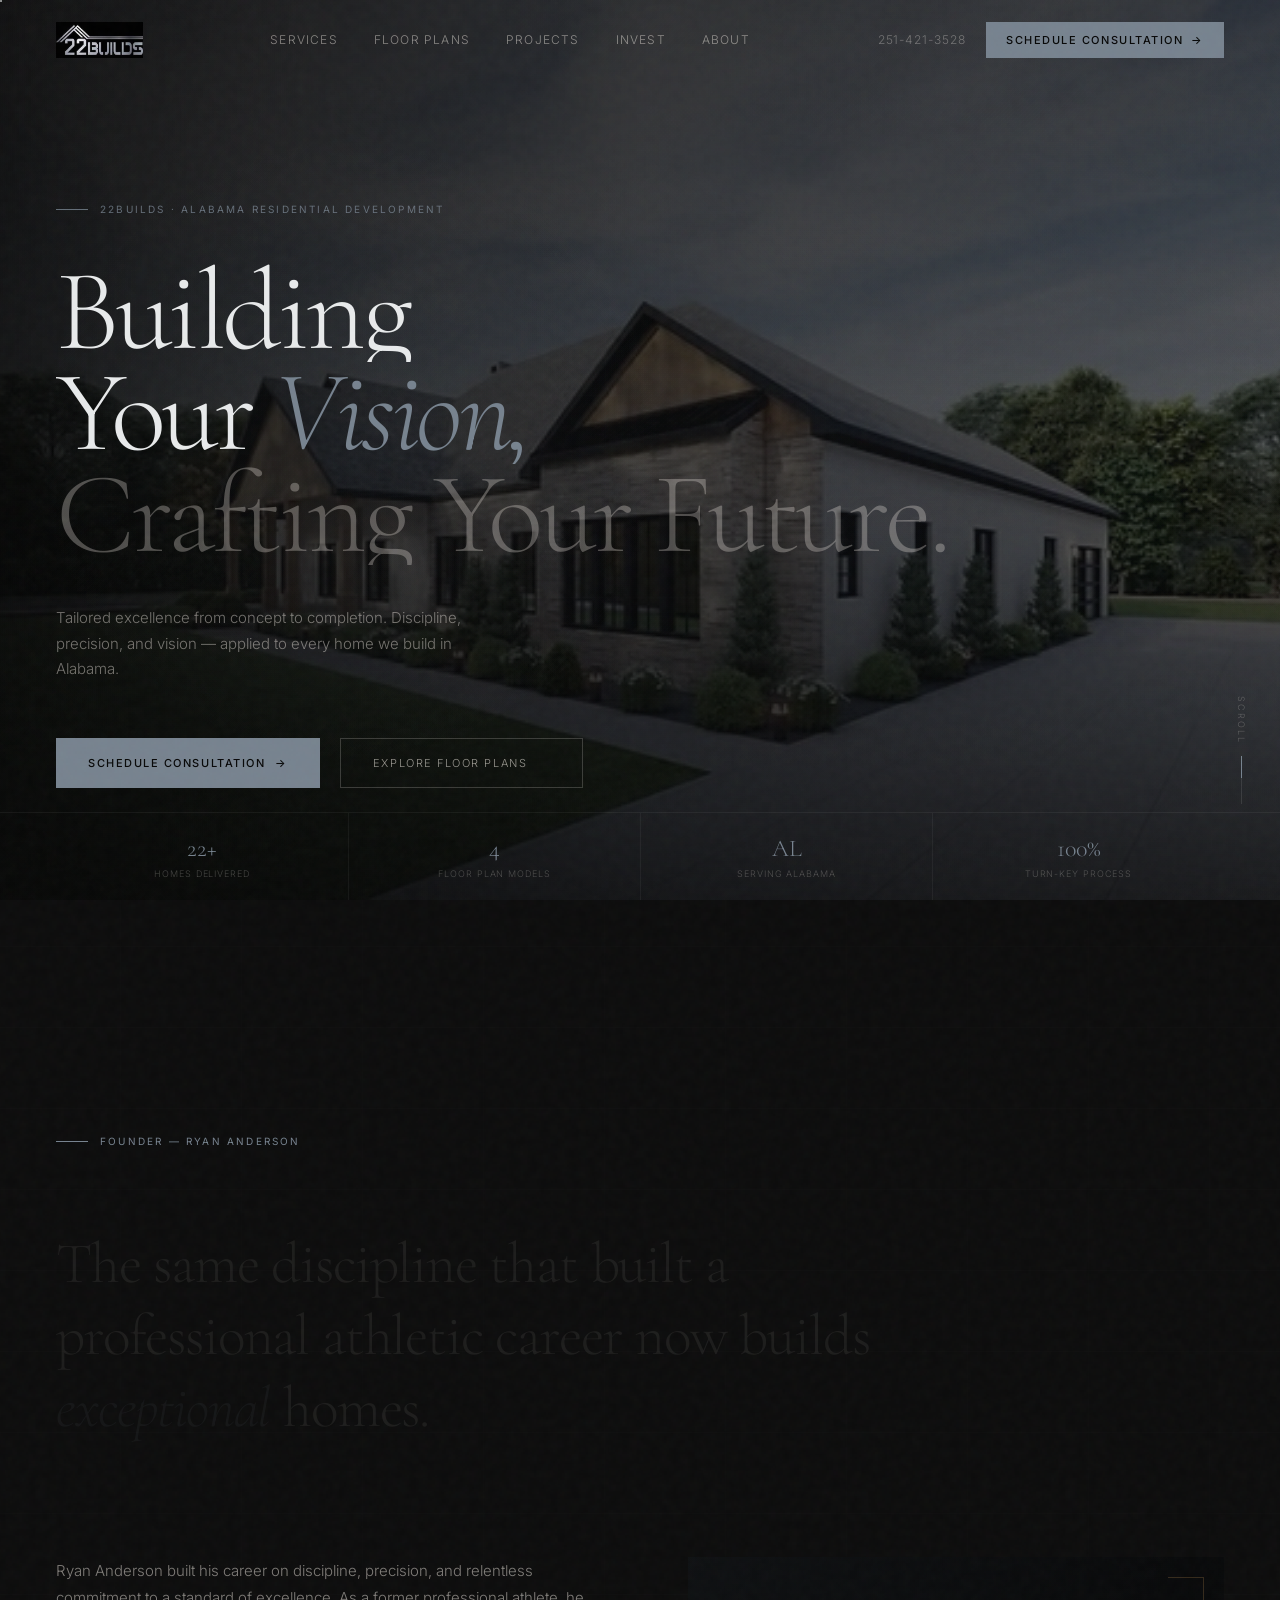
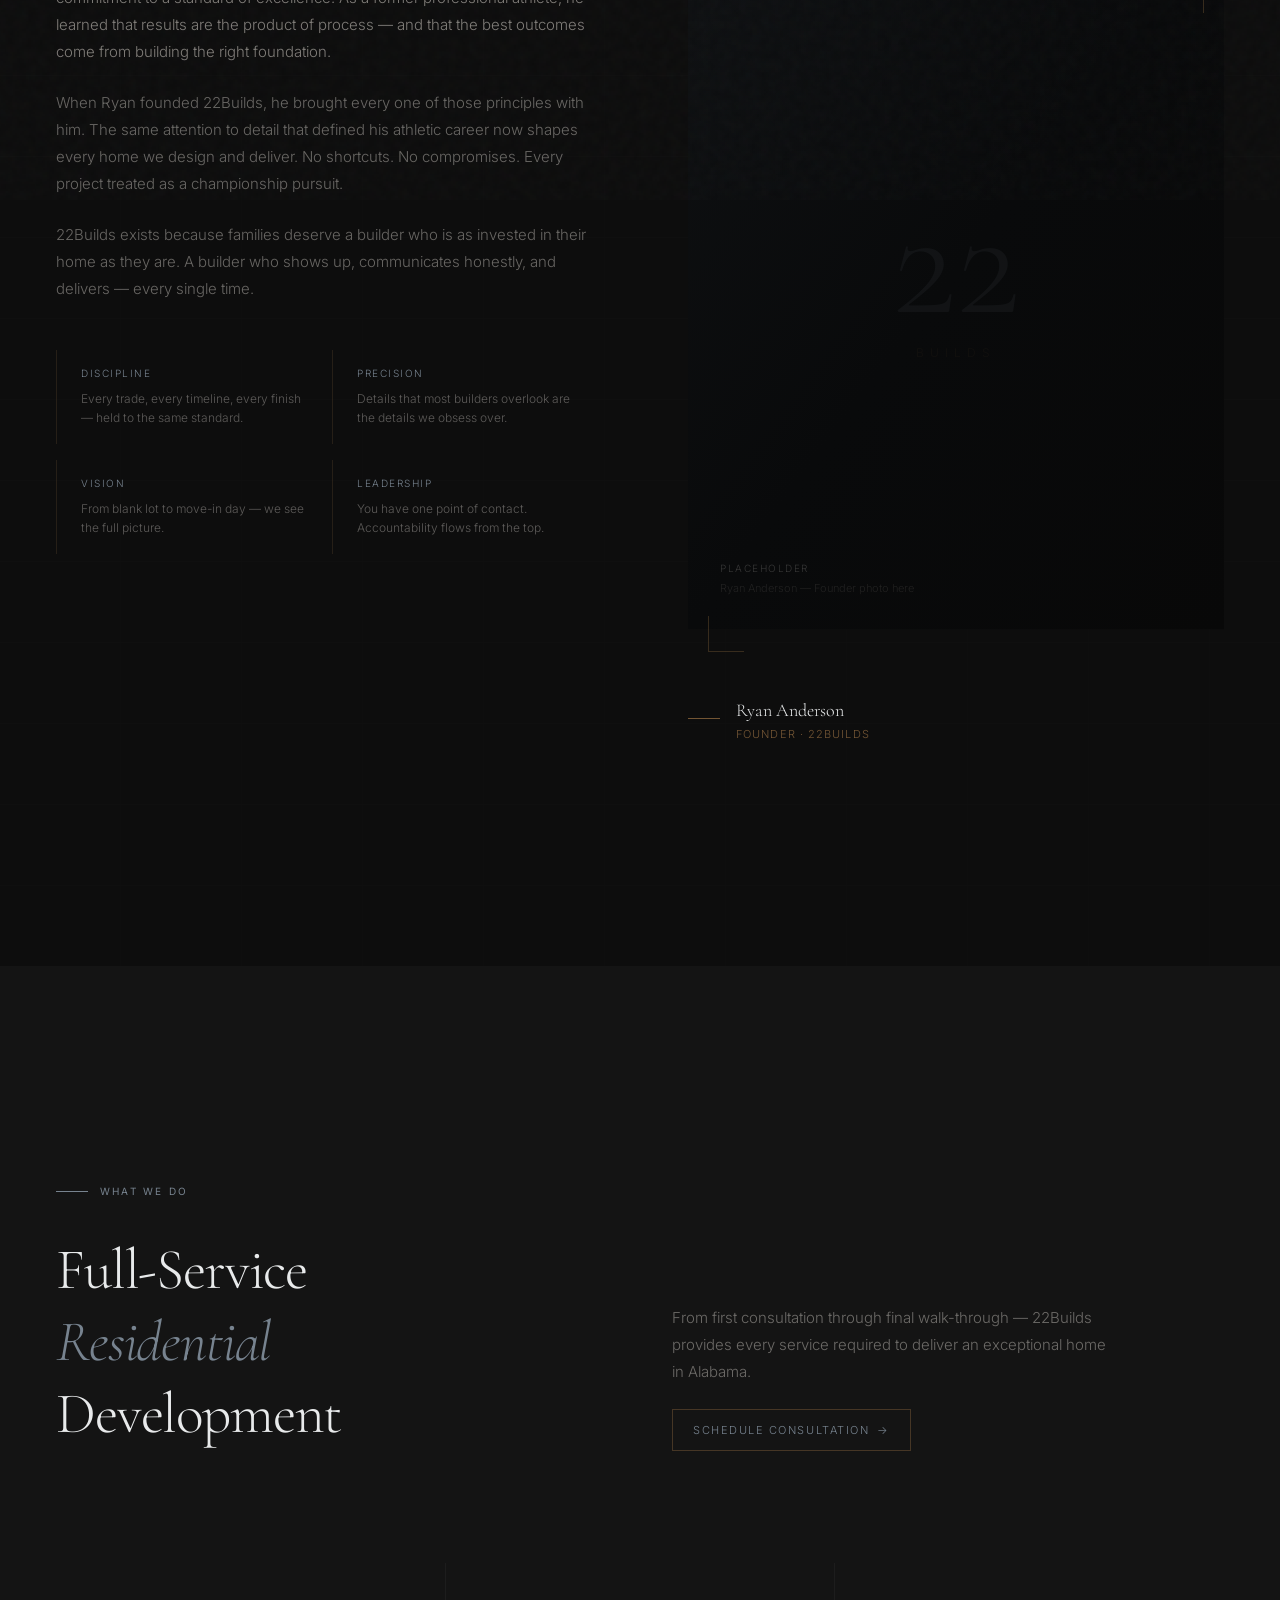
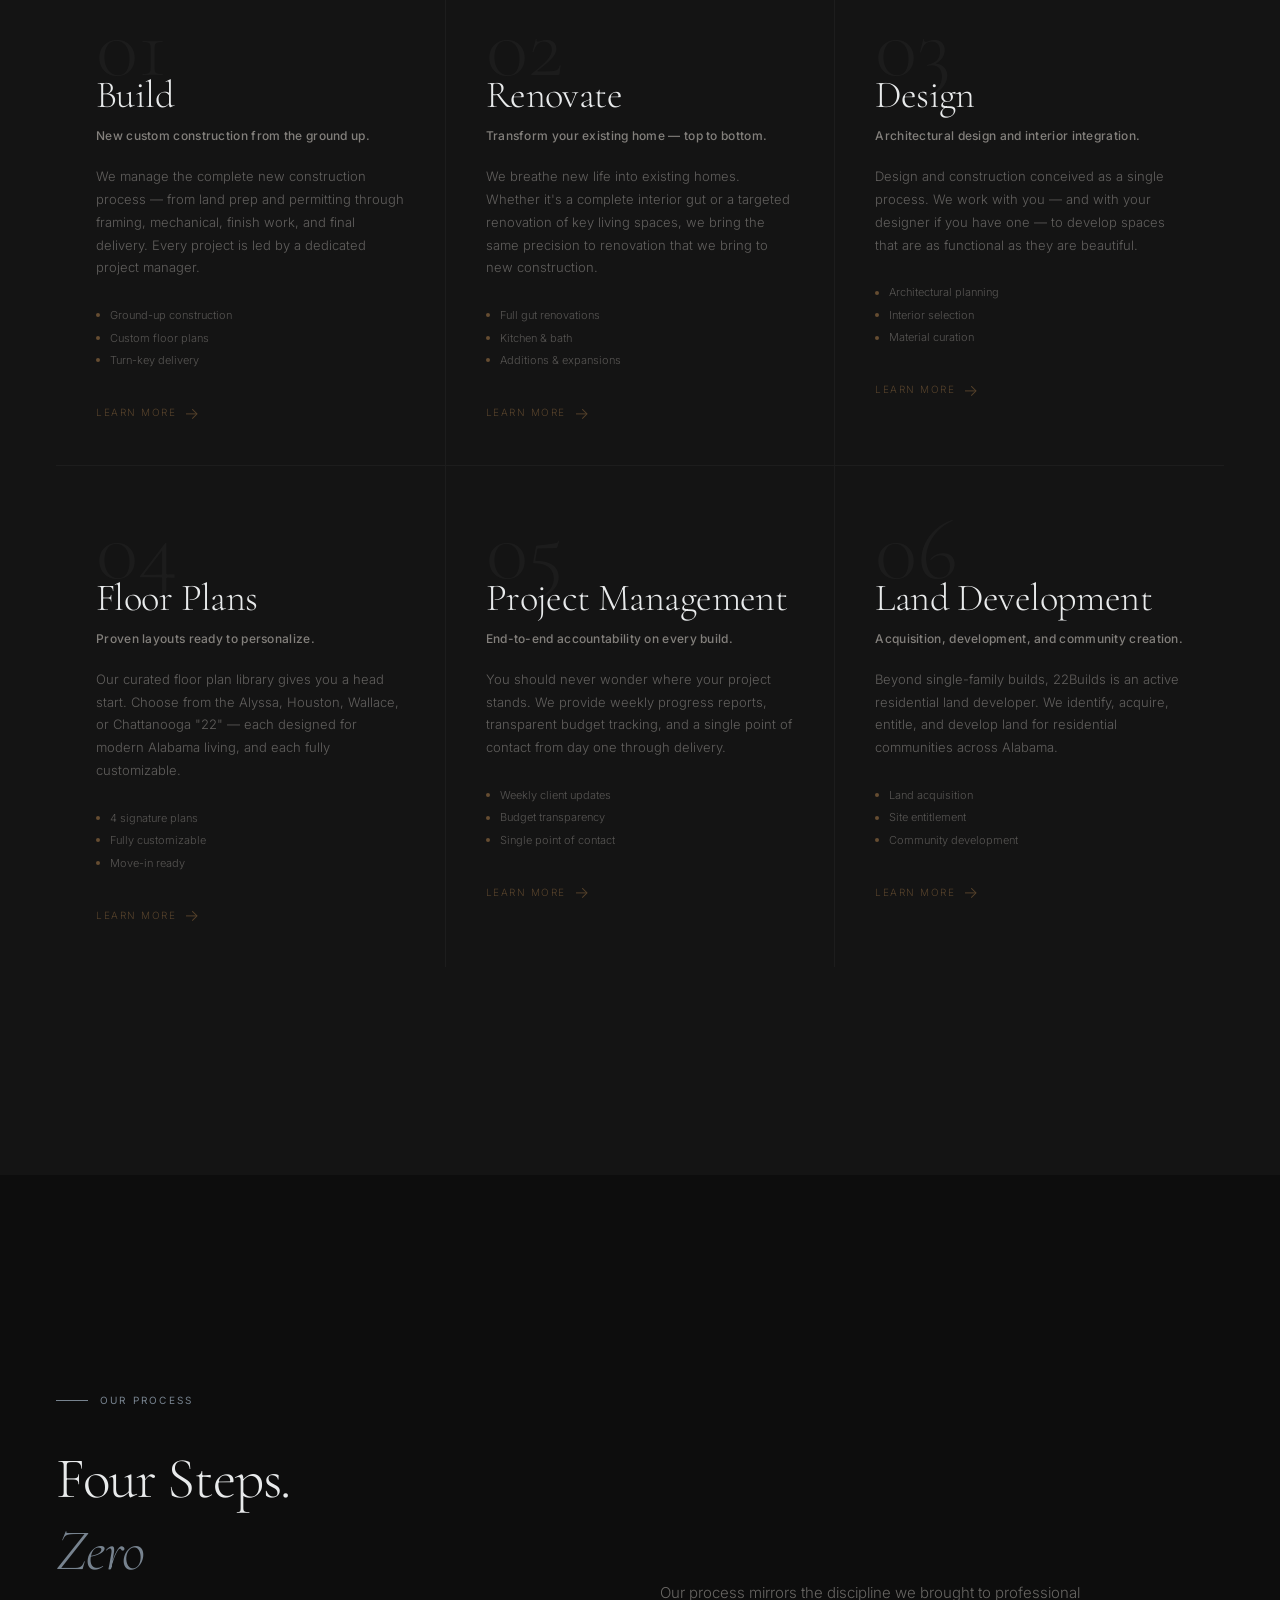
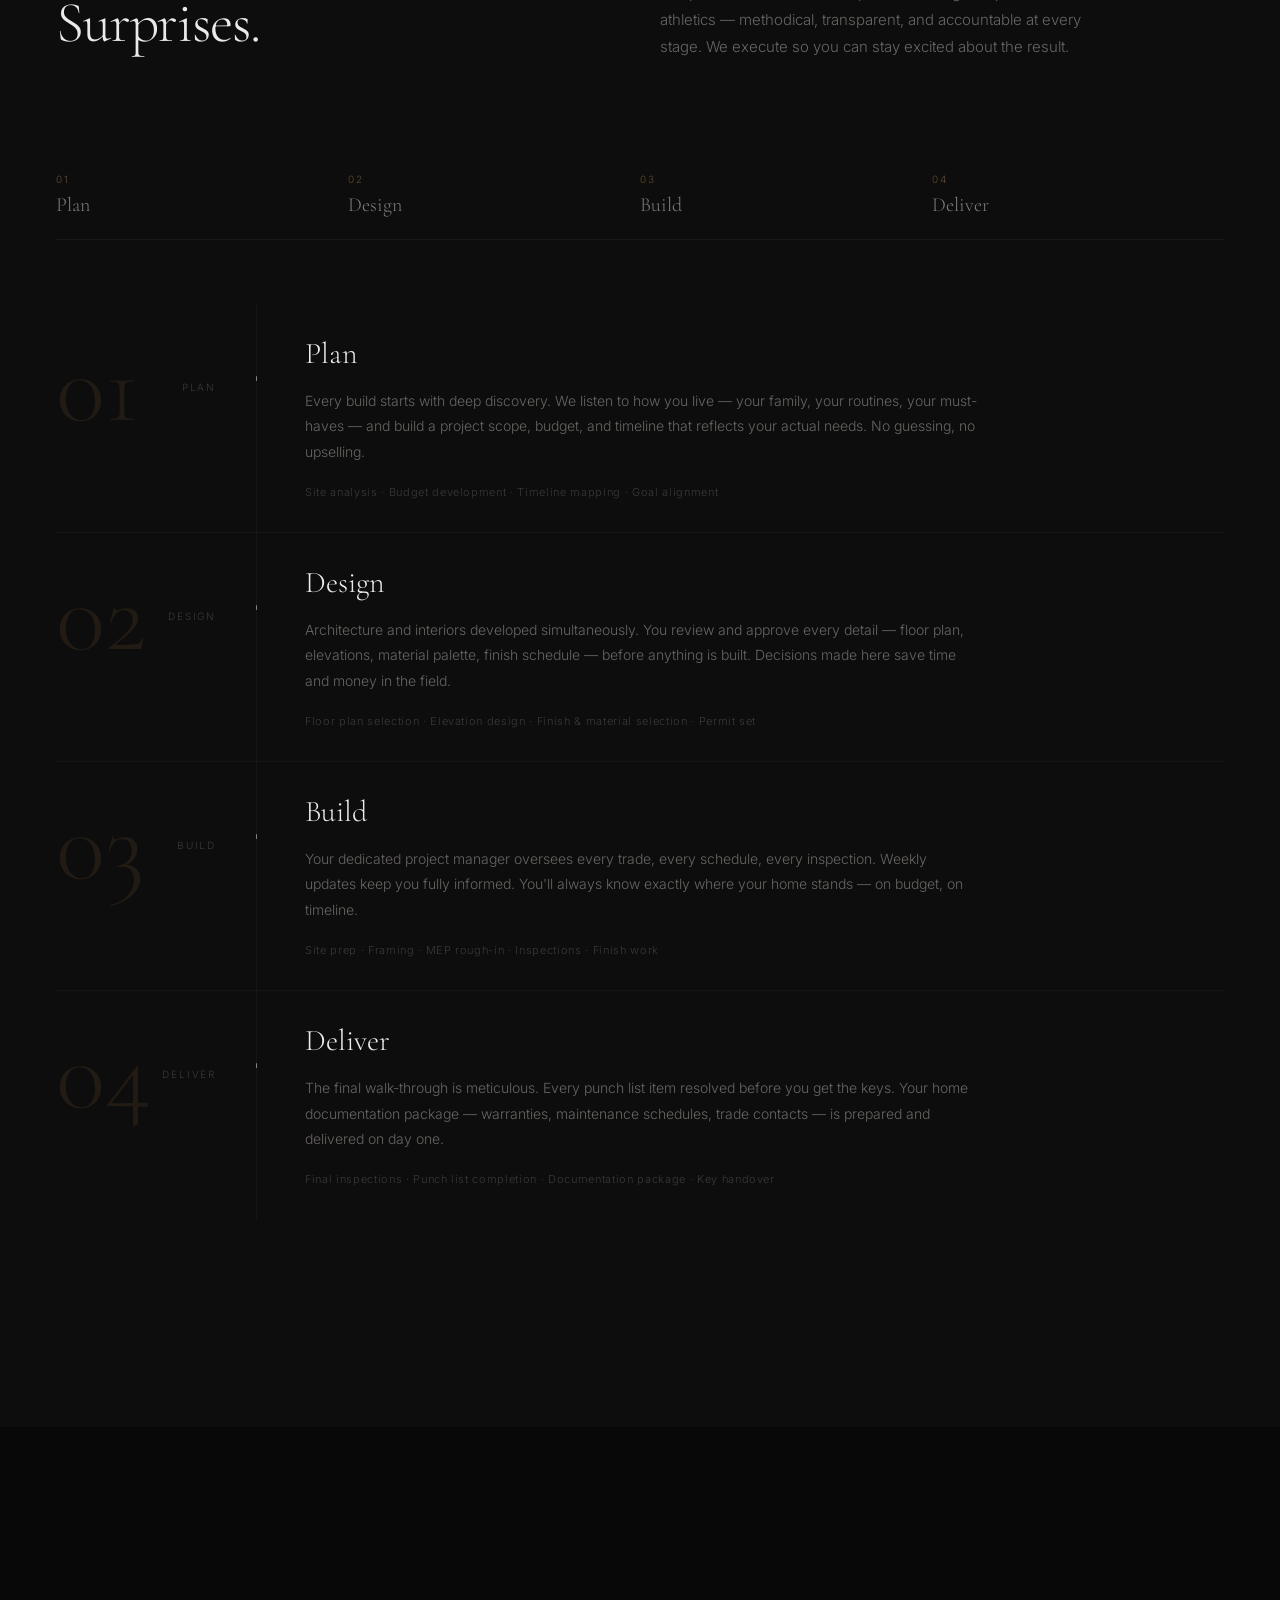
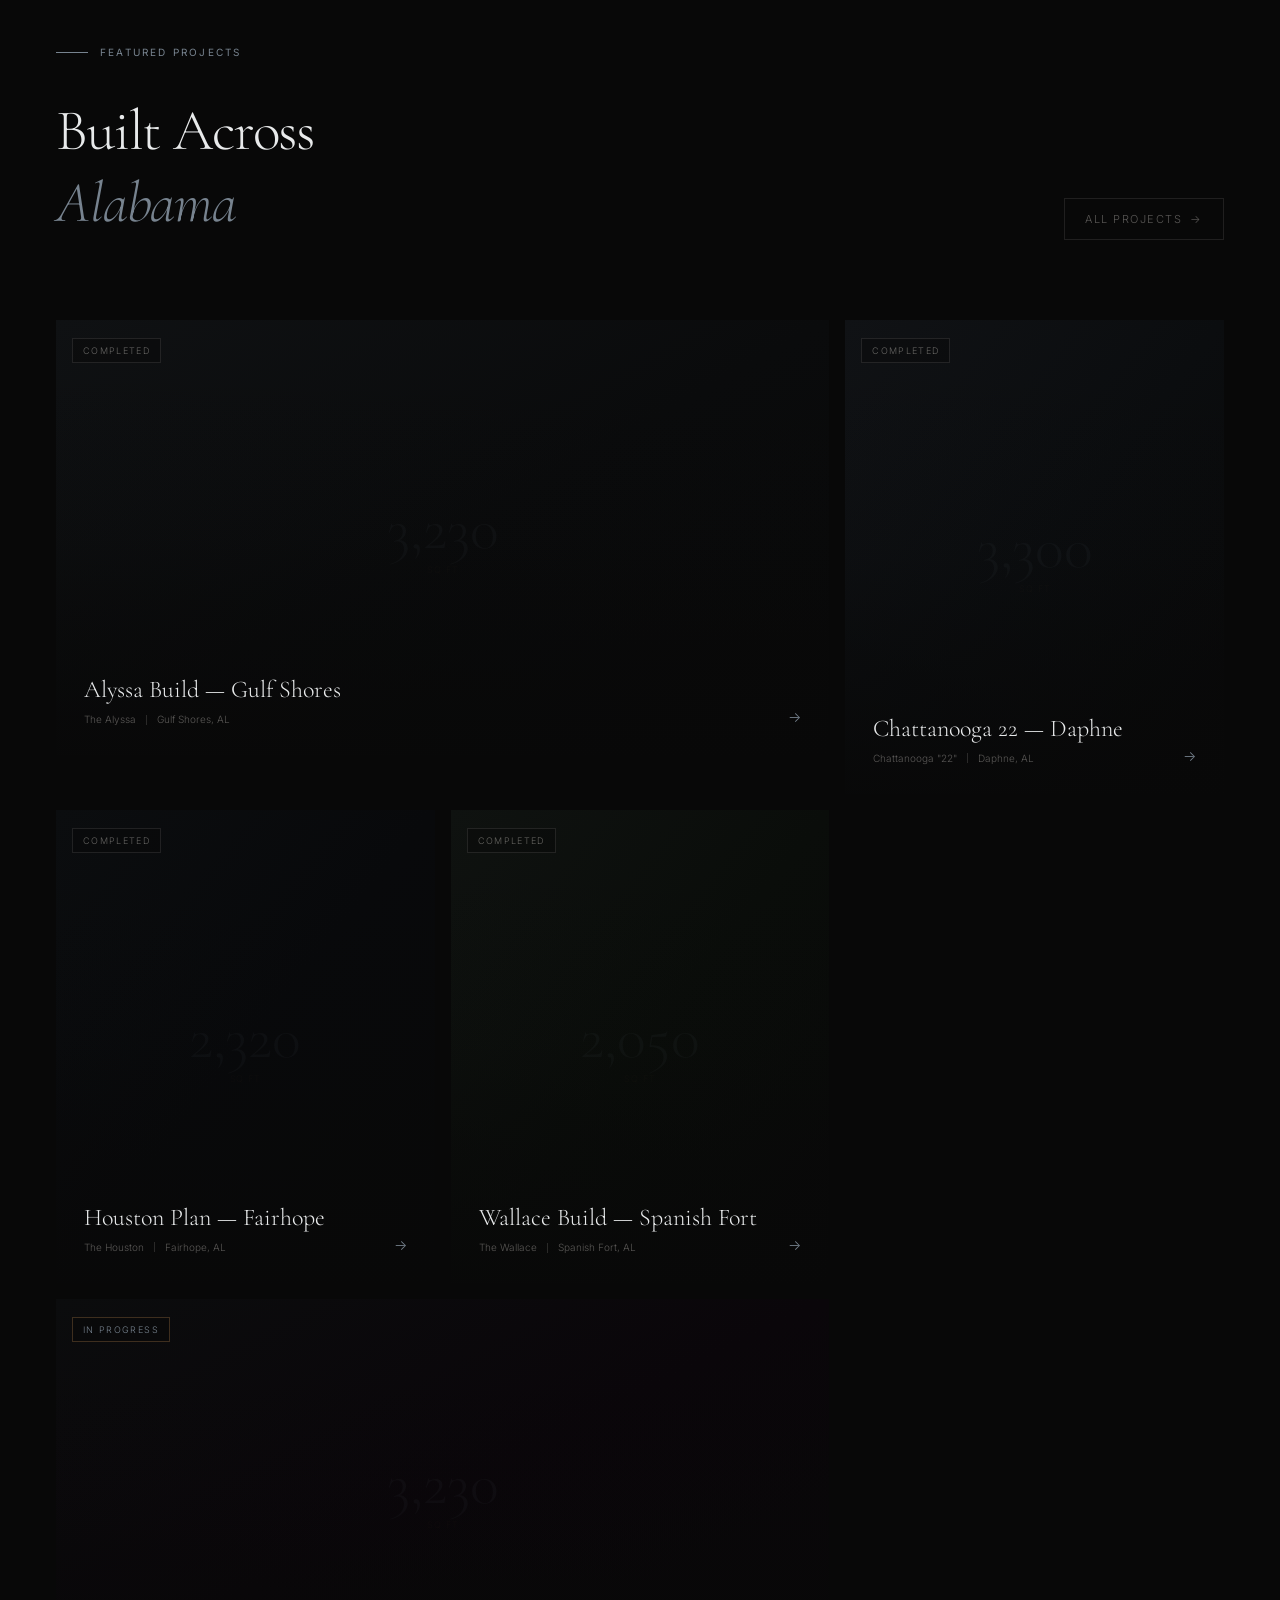
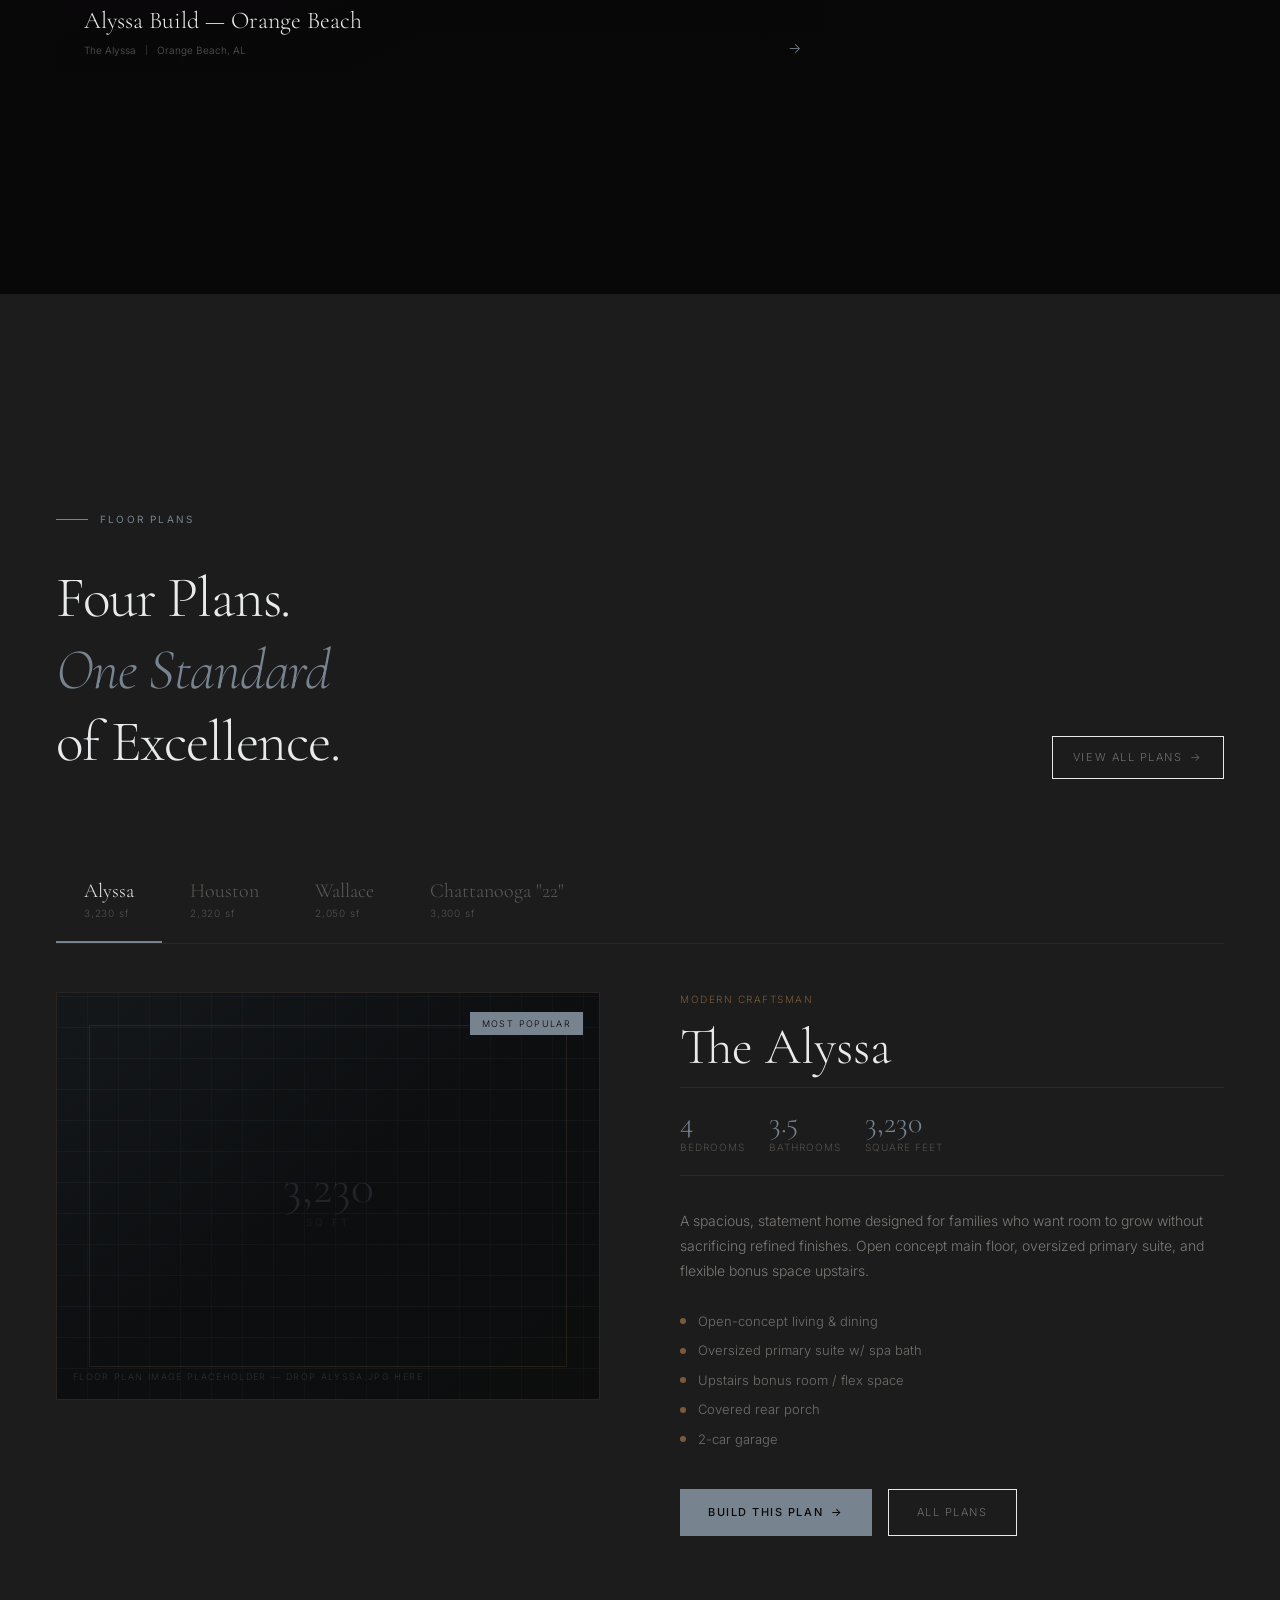
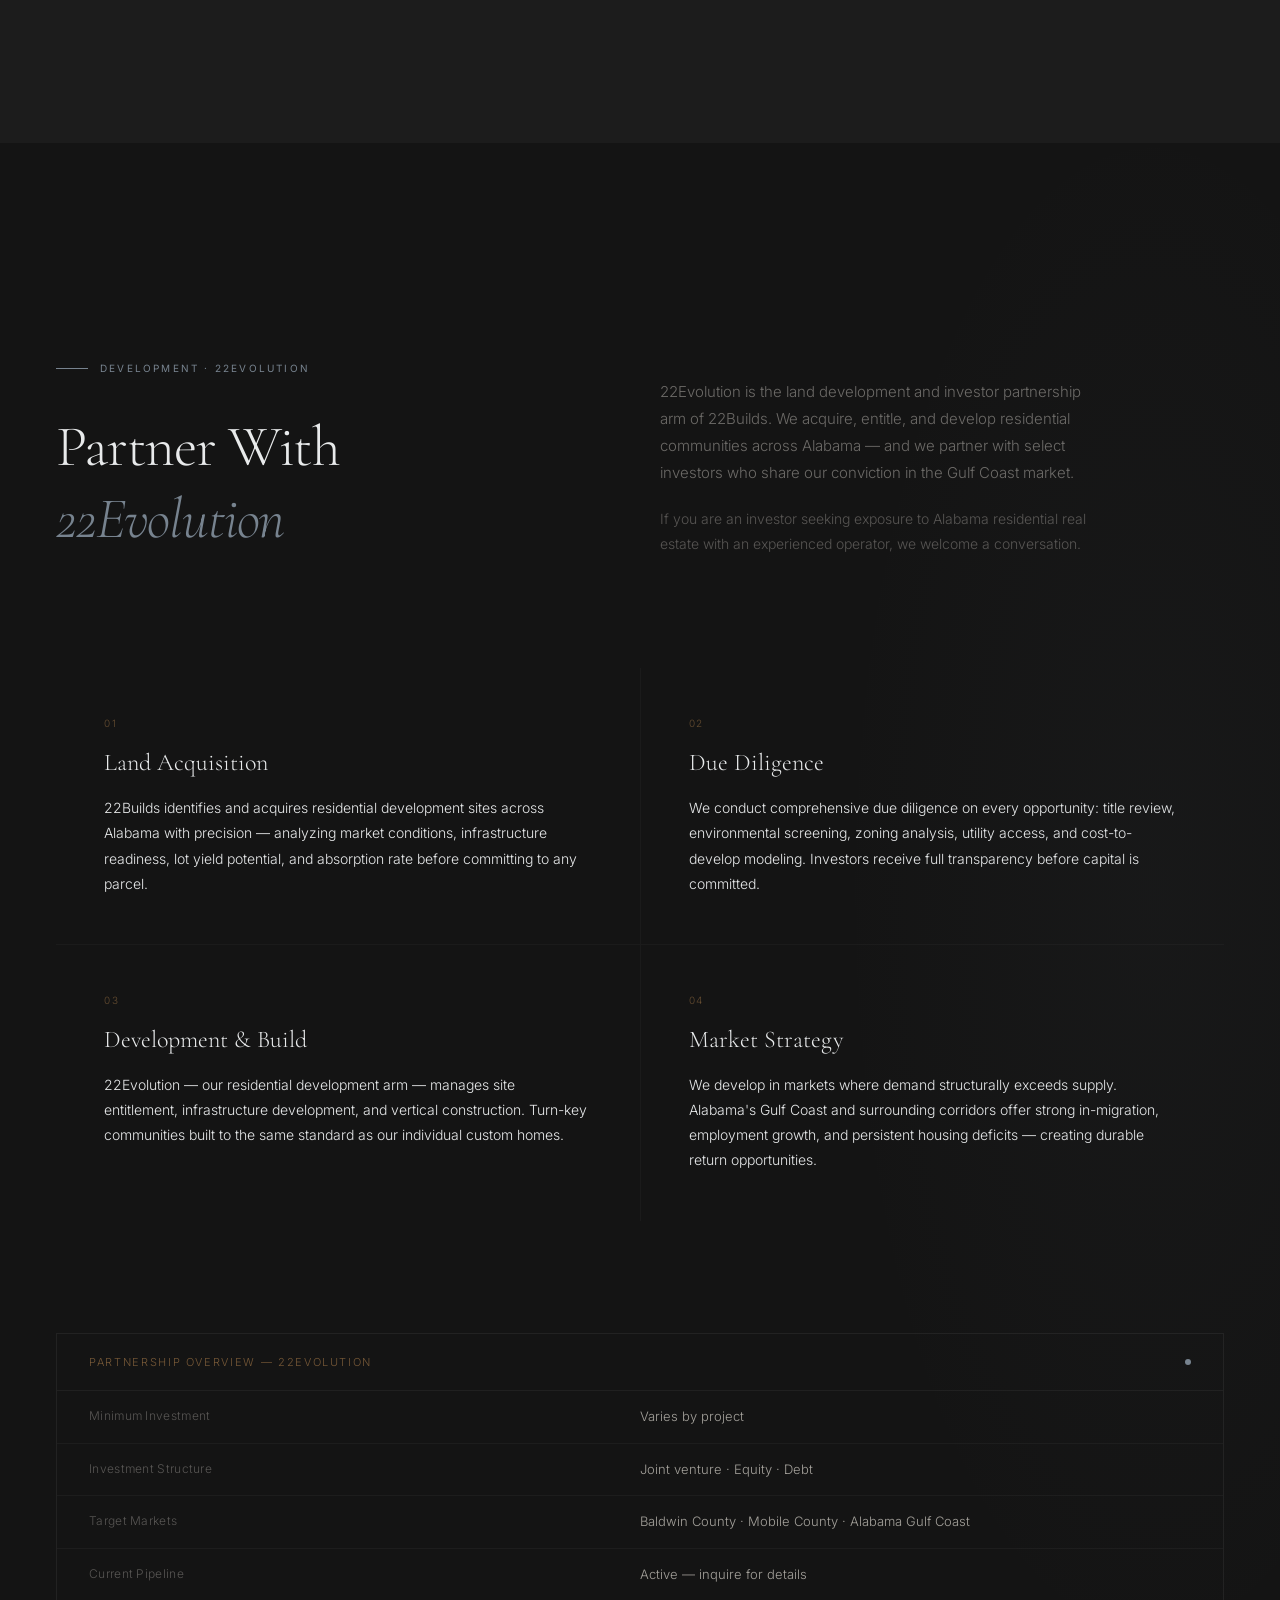
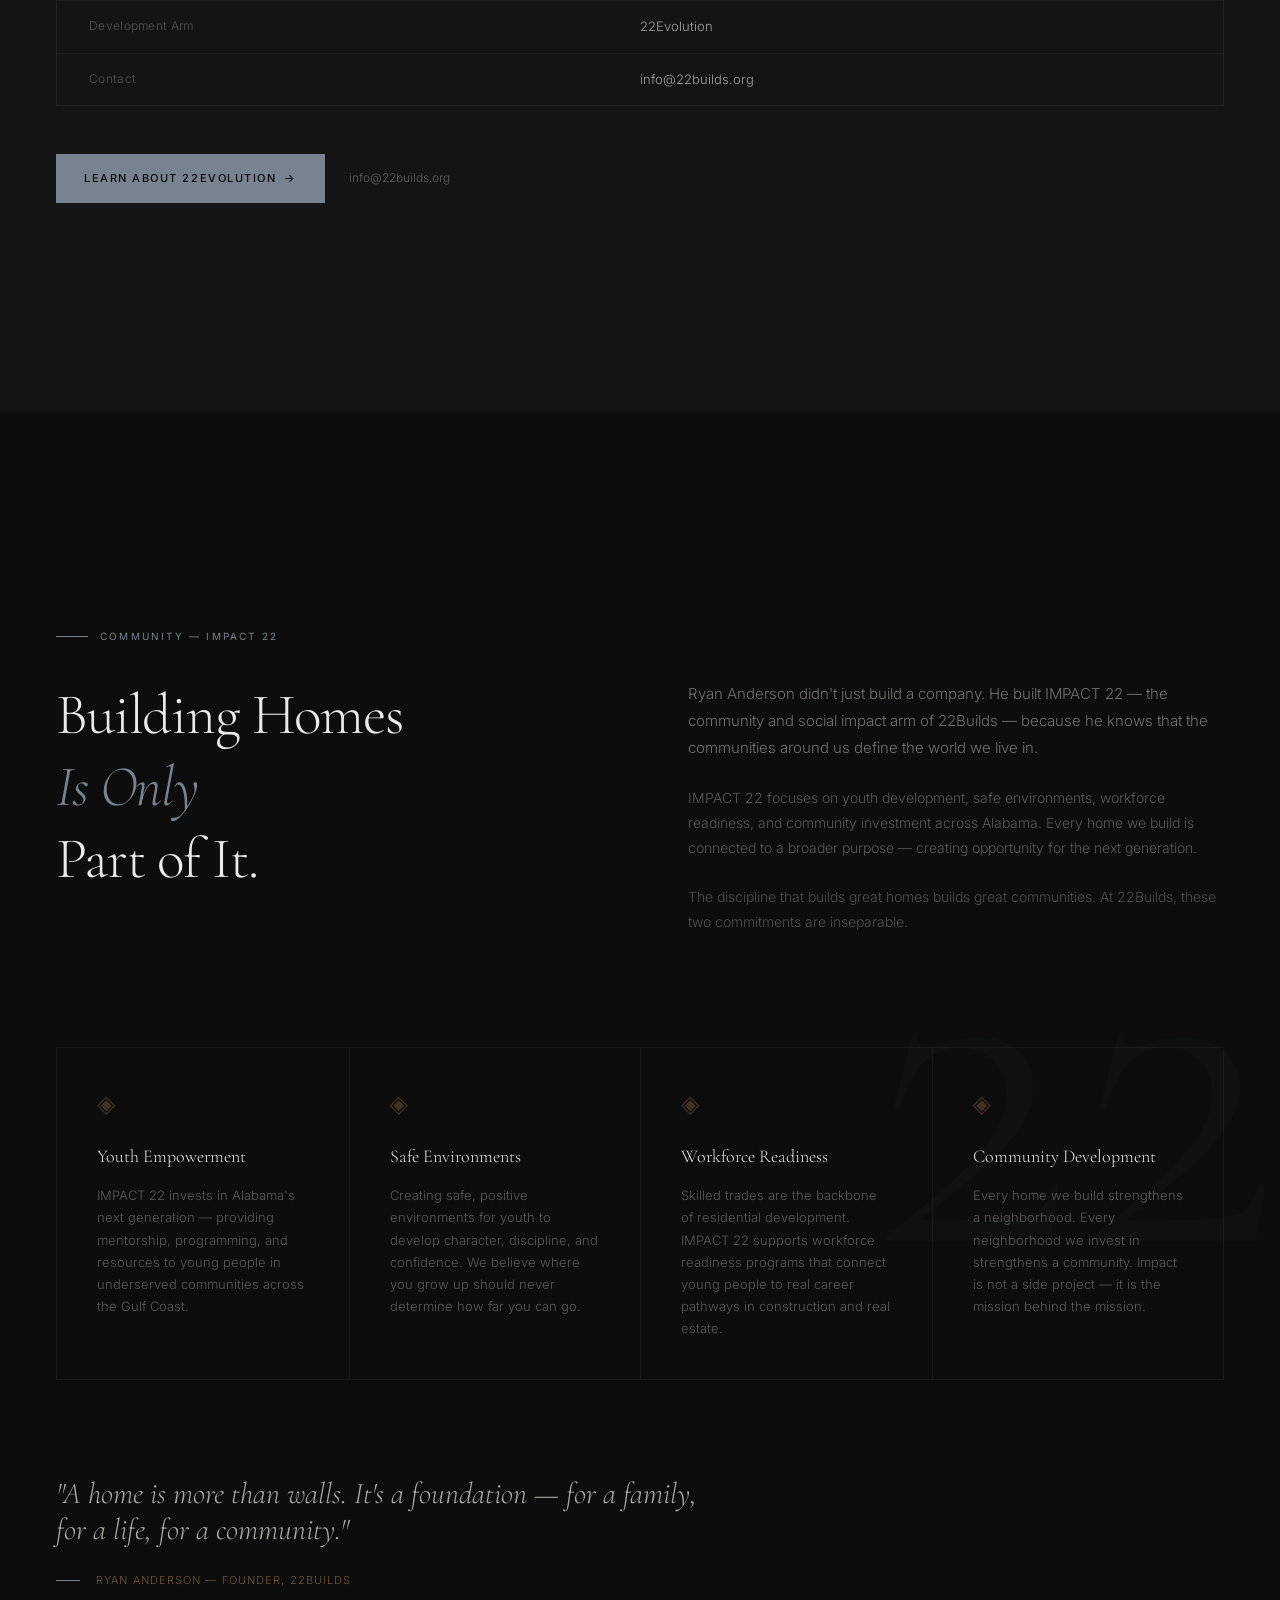
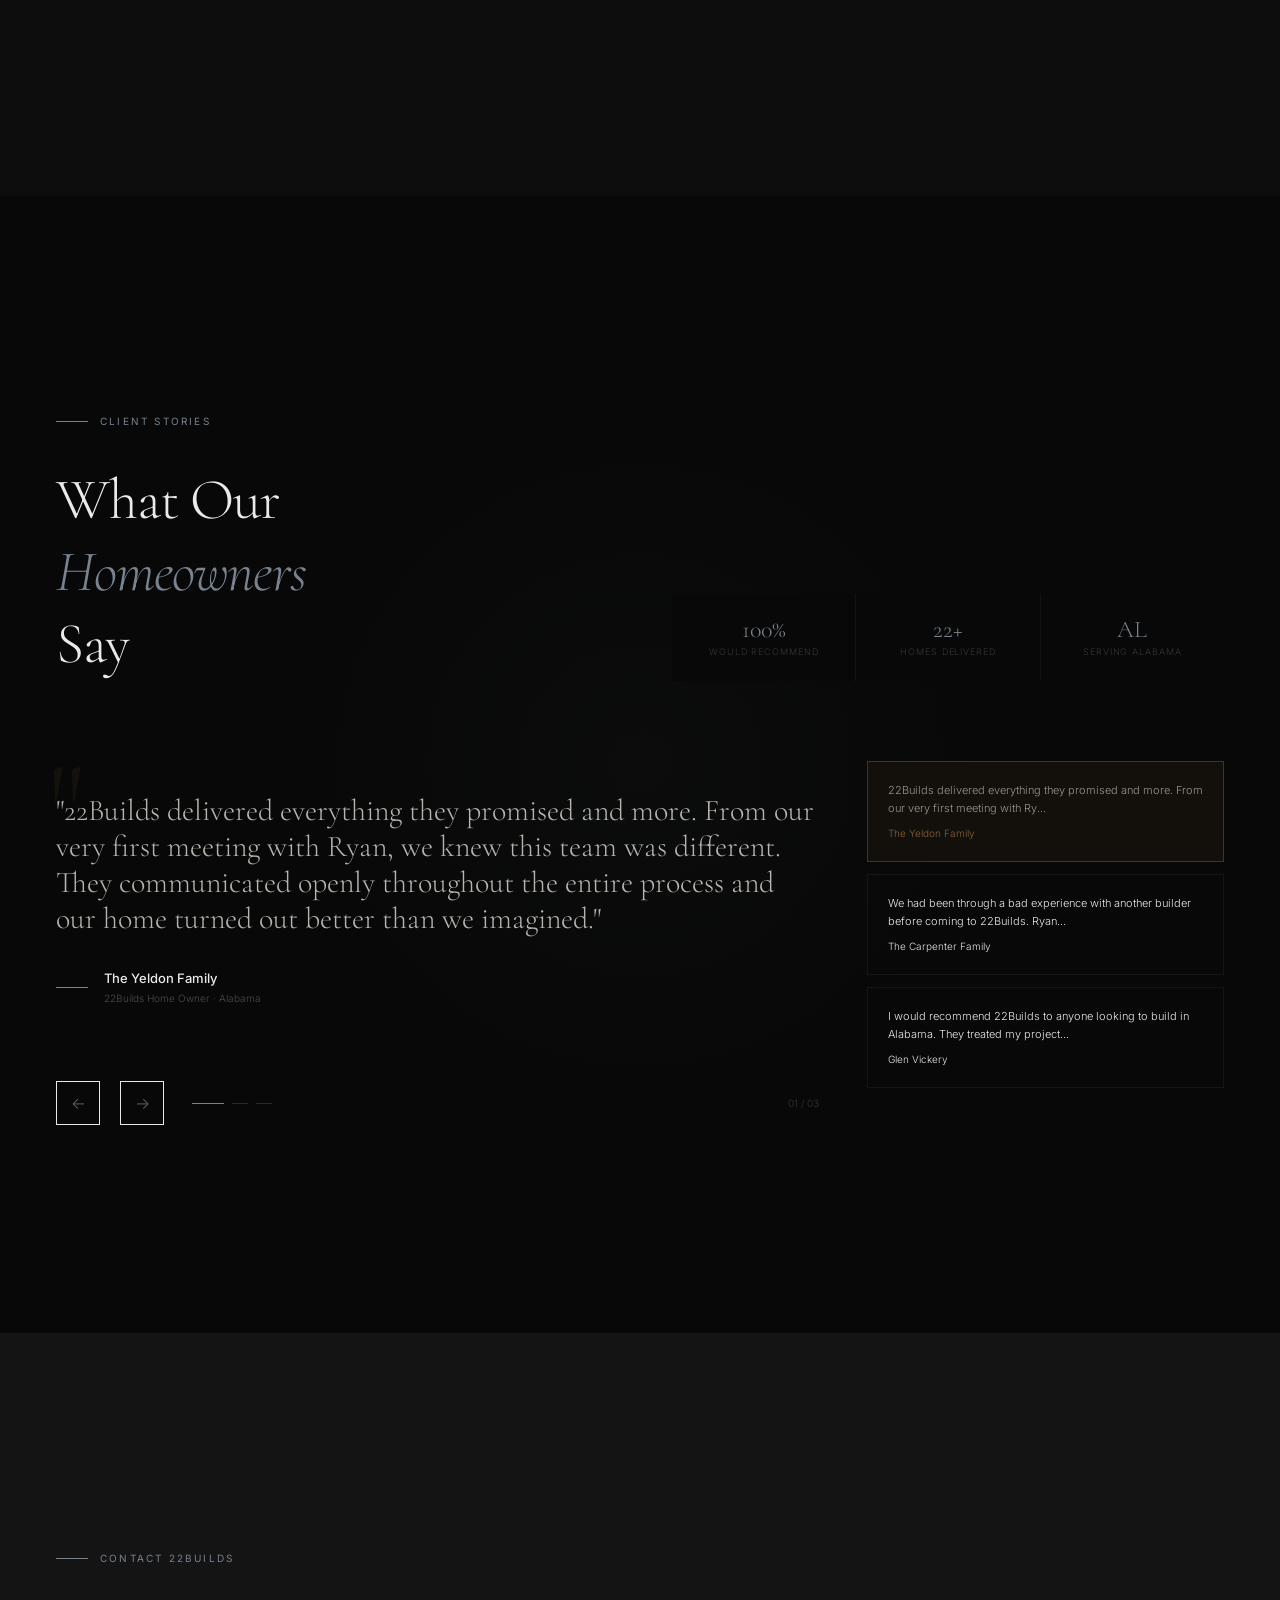
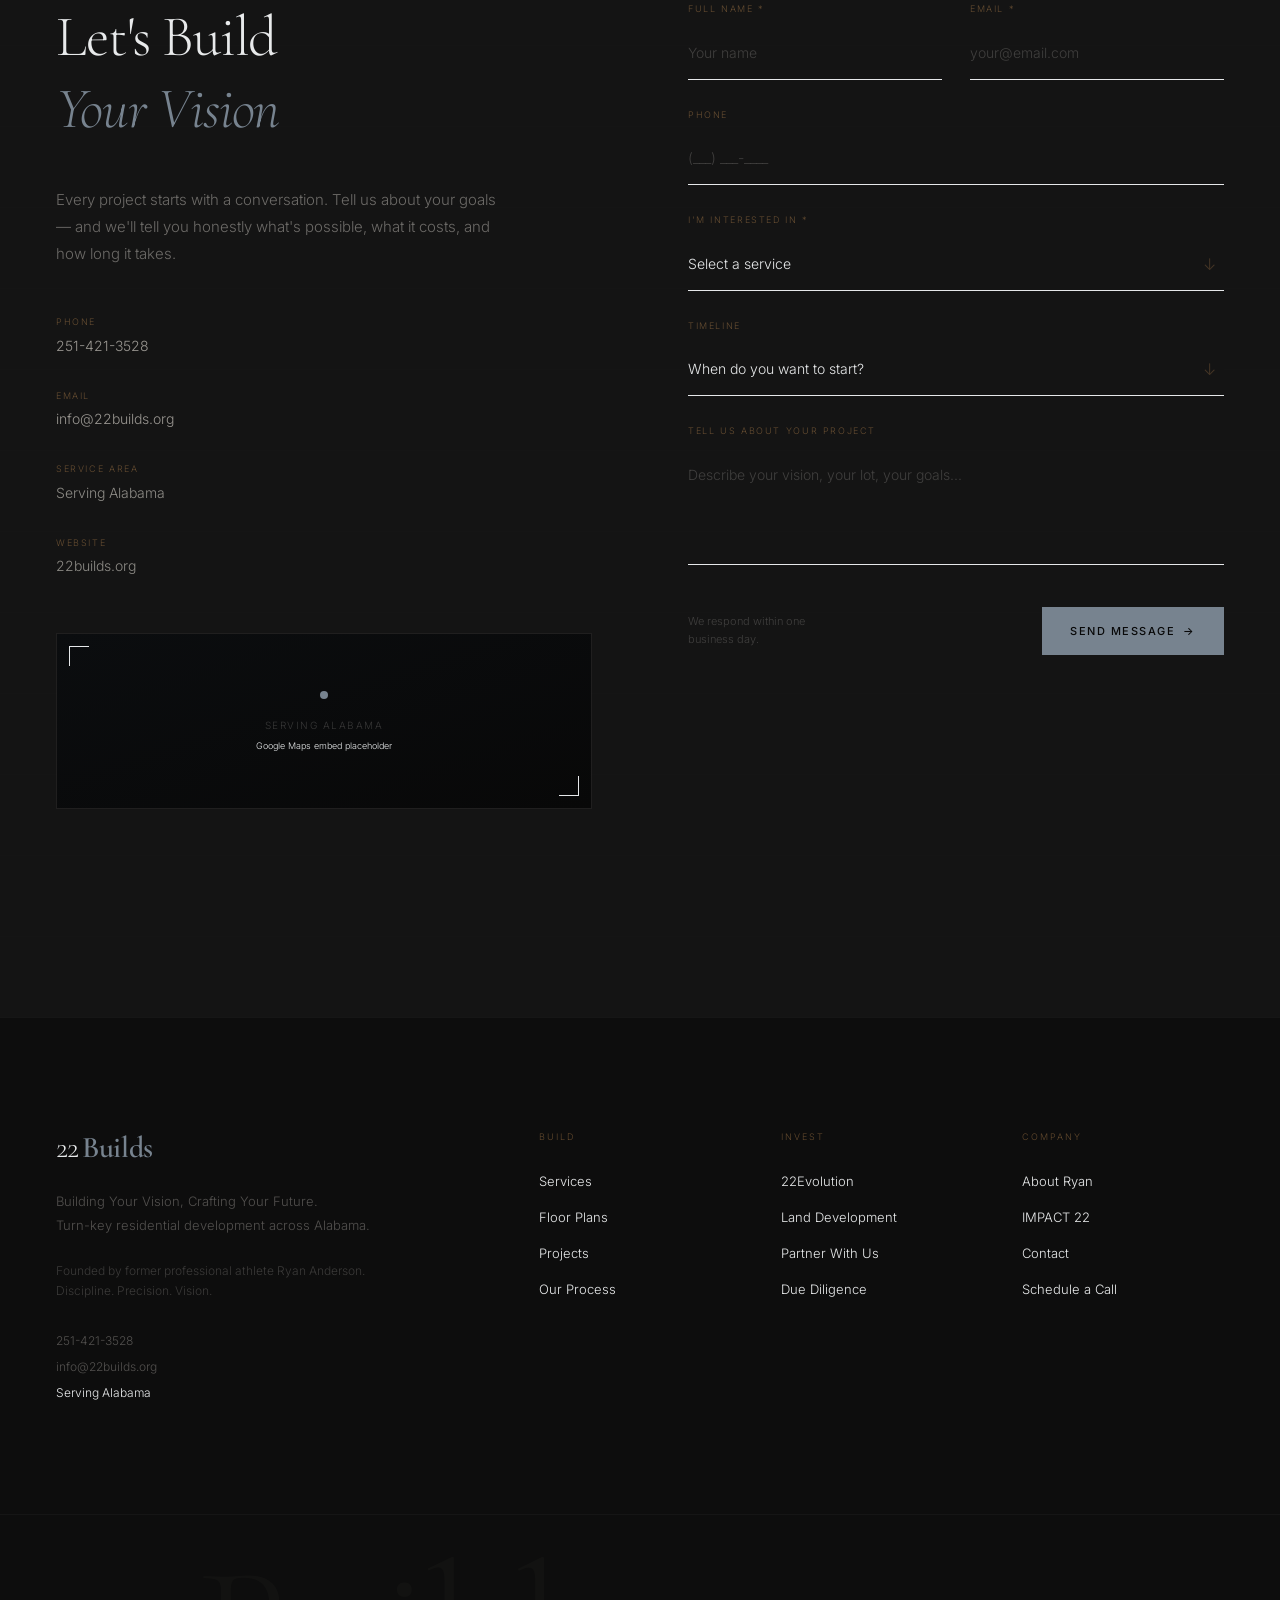
==== commit d383e30b: "Add real 22Builds content: logo, founder photo, all four floor plans - Real chrome 22BUILDS logo in " ====
--- a/index.html
+++ b/index.html
@@ -1,4 +1,28 @@
-<!DOCTYPE html><html lang="en"><head><meta charSet="utf-8"/><meta name="viewport" content="width=device-width, initial-scale=1"/><link rel="stylesheet" href="/_next/static/css/5307376fe7ae1b47.css" data-precedence="next"/><link rel="preload" as="script" fetchPriority="low" href="/_next/static/chunks/webpack-cb86a99cd2f791d1.js"/><script src="/_next/static/chunks/fd9d1056-00bb33a35b5f8051.js" async=""></script><script src="/_next/static/chunks/23-bde6ee79b5543bf7.js" async=""></script><script src="/_next/static/chunks/main-app-cf4520ebc2fcd5b7.js" async=""></script><script src="/_next/static/chunks/c15bf2b0-c5f2ab0c4ce668d5.js" async=""></script><script src="/_next/static/chunks/985-0dd4ece730ff0a0c.js" async=""></script><script src="/_next/static/chunks/138-eb54fa3b88e84bbf.js" async=""></script><script src="/_next/static/chunks/701-307f881c3ee0d63f.js" async=""></script><script src="/_next/static/chunks/368-ad7568339378caff.js" async=""></script><script src="/_next/static/chunks/64-caafe735e57377cc.js" async=""></script><script src="/_next/static/chunks/app/page-8c190e0bc0d7289e.js" async=""></script><script src="/_next/static/chunks/app/layout-7731d11fc012e308.js" async=""></script><title>22Builds — Building Your Vision. Crafting Your Future.</title><meta name="description" content="Turn-key residential development across Alabama. Custom homes, renovations, floor plans, and community-driven development. Founded by Ryan Anderson."/><meta name="keywords" content="custom home builder Alabama,Alabama residential development,luxury homes Baldwin County,custom homes Gulf Shores,new construction Alabama,22Builds Ryan Anderson,turn-key home builder Alabama"/><meta property="og:title" content="22Builds — Building Your Vision. Crafting Your Future."/><meta property="og:description" content="Turn-key residential development across Alabama."/><meta property="og:locale" content="en_US"/><meta property="og:type" content="website"/><meta name="twitter:card" content="summary_large_image"/><meta name="twitter:title" content="22Builds — Alabama Custom Home Builder"/><meta name="twitter:description" content="Turn-key residential development across Alabama."/><script src="/_next/static/chunks/polyfills-78c92fac7aa8fdd8.js" noModule=""></script></head><body class="bg-obsidian text-cream overflow-x-hidden"><div class="grain" aria-hidden="true"></div><div class="fixed top-0 left-0 z-[9998] pointer-events-none mix-blend-difference" style="will-change:opacity,transform;transform:translateX(-100px) translateY(-100px) translateX(-50%) translateY(-50%)"><div class="w-2 h-2 rounded-full bg-gold"></div></div><div class="fixed top-0 left-0 z-[9997] pointer-events-none flex items-center justify-center" style="will-change:opacity;transform:translateX(-100px) translateY(-100px) translateX(-50%) translateY(-50%)"><div class="absolute inset-0 rounded-full border border-gold" style="border-radius:50%;will-change:opacity,transform"></div></div><div class="fixed top-0 left-0 right-0 h-[1px] bg-gold z-[200] origin-left" style="transform:scaleX(0)"></div><nav class="fixed top-0 left-0 right-0 z-[100] transition-all duration-500 bg-transparent" style="will-change:transform"><div class="max-w-[1440px] mx-auto px-6 md:px-10 lg:px-14"><div class="flex items-center justify-between h-[70px] md:h-20"><a class="group flex items-baseline gap-[3px]" data-cursor="default" href="/"><span class="font-display text-[26px] font-light text-cream tracking-[-0.02em]">22</span><span class="font-display text-[26px] font-semibold text-bronze tracking-[-0.01em]">Builds</span></a><div class="hidden lg:flex items-center gap-9"><a class="font-body text-[12px] tracking-[0.1em] uppercase text-cream/50 hover:text-cream link-underline transition-colors duration-300" data-cursor="hover" href="/services">Services</a><a class="font-body text-[12px] tracking-[0.1em] uppercase text-cream/50 hover:text-cream link-underline transition-colors duration-300" data-cursor="hover" href="/floor-plans">Floor Plans</a><a class="font-body text-[12px] tracking-[0.1em] uppercase text-cream/50 hover:text-cream link-underline transition-colors duration-300" data-cursor="hover" href="/projects">Projects</a><a class="font-body text-[12px] tracking-[0.1em] uppercase text-cream/50 hover:text-cream link-underline transition-colors duration-300" data-cursor="hover" href="/invest">Invest</a><a class="font-body text-[12px] tracking-[0.1em] uppercase text-cream/50 hover:text-cream link-underline transition-colors duration-300" data-cursor="hover" href="/about">About</a></div><div class="hidden lg:flex items-center gap-5"><a href="tel:2514213528" class="font-body text-[12px] tracking-[0.08em] text-cream/35 hover:text-cream transition-colors duration-300" data-cursor="hover">251-421-3528</a><a class="group flex items-center gap-2 font-body text-[11px] font-medium tracking-[0.14em] uppercase text-obsidian bg-bronze px-5 py-2.5 hover:bg-bronze-light transition-colors duration-300" data-cursor="hover" href="/contact"><span>Schedule Consultation</span><span class="group-hover:translate-x-0.5 transition-transform duration-200">→</span></a></div><button class="lg:hidden w-8 h-8 flex flex-col justify-center gap-[5px]" aria-label="Toggle menu" data-cursor="hover"><span class="block w-full h-px bg-cream" style="will-change:transform"></span><span class="block w-2/3 h-px bg-bronze" style="will-change:opacity"></span><span class="block w-full h-px bg-cream" style="will-change:transform"></span></button></div></div></nav><main><section class="relative w-full h-screen min-h-[680px] overflow-hidden bg-obsidian flex items-center"><div class="h-bg absolute inset-0 will-change-transform" style="transform:translateX(0px) translateY(0%) translateY(0px) scale(1)"><div class="w-full h-full" style="background:linear-gradient(135deg, #08090B 0%, #0C0E10 30%, #0B0D0F 65%, #080808 100%)"><div class="absolute inset-0" style="background-image:repeating-linear-gradient(0deg,   transparent, transparent 100px, rgba(184,134,78,0.025) 100px, rgba(184,134,78,0.025) 101px),
-              repeating-linear-gradient(90deg,  transparent, transparent 100px, rgba(184,134,78,0.015) 100px, rgba(184,134,78,0.015) 101px)"></div><div class="absolute inset-0" style="background:radial-gradient(ellipse 60% 60% at 65% 50%, rgba(184,134,78,0.06) 0%, transparent 70%)"></div></div></div><div class="absolute inset-0 bg-gradient-to-r from-obsidian/85 via-obsidian/40 to-obsidian/20 z-10"></div><div class="absolute inset-0 bg-gradient-to-t from-obsidian/70 via-transparent to-obsidian/30 z-10"></div><div class="absolute pointer-events-none z-10 rounded-full" style="width:700px;height:700px;background:radial-gradient(circle, rgba(184,134,78,0.045) 0%, transparent 65%);transform:translateX(50%) translateY(50%) translateX(-50%) translateY(-50%)"></div><div class="relative z-20 w-full max-w-[1440px] mx-auto px-6 md:px-10 lg:px-14 pt-20" style="opacity:1;transform:translateY(0%)"><div class="h-tag overline-tag mb-9 md:mb-11">22Builds · Alabama Residential Development</div><h1 class="mb-8 md:mb-10"><div class="overflow-hidden"><div class="h-line-1 font-display text-hero font-light text-cream leading-[0.88]">Building</div></div><div class="overflow-hidden"><div class="h-line-2 font-display text-hero font-light text-cream leading-[0.88] flex items-baseline gap-3 md:gap-5"><span>Your</span><span class="italic text-bronze">Vision,</span></div></div><div class="overflow-hidden"><div class="h-line-3 font-display text-hero font-extralight text-cream/30 leading-[0.88]">Crafting Your Future.</div></div></h1><p class="h-sub font-body text-[15px] font-light text-cream/45 max-w-[420px] leading-[1.7] mb-10 md:mb-14">Tailored excellence from concept to completion. Discipline, precision, and vision — applied to every home we build in Alabama.</p><div class="flex flex-col sm:flex-row gap-4 sm:gap-5"><a class="h-cta group inline-flex items-center gap-2.5 font-body text-[11px] font-medium tracking-[0.14em] uppercase text-obsidian bg-bronze px-8 py-4 hover:bg-bronze-light transition-colors duration-300" data-cursor="enter" href="/contact"><span>Schedule Consultation</span><span class="group-hover:translate-x-1 transition-transform duration-300">→</span></a><a class="h-cta group inline-flex items-center gap-2.5 font-body text-[11px] font-light tracking-[0.14em] uppercase text-cream/60 border border-cream/20 px-8 py-4 hover:border-bronze/40 hover:text-cream transition-all duration-400" data-cursor="explore" href="/floor-plans"><span>Explore Floor Plans</span><span class="opacity-0 group-hover:opacity-100 group-hover:translate-x-1 transition-all duration-300">→</span></a></div></div><div class="h-stat absolute bottom-0 left-0 right-0 z-20 border-t border-white/[0.05]" style="opacity:1"><div class="max-w-[1440px] mx-auto px-6 md:px-10 lg:px-14"><div class="grid grid-cols-4 divide-x divide-white/[0.05]"><div class="h-stat py-5 flex flex-col items-center gap-0.5 px-3"><span class="stat-num text-xl md:text-2xl">22+</span><span class="font-body text-[9px] tracking-[0.1em] uppercase text-cream/25">Homes Delivered</span></div><div class="h-stat py-5 flex flex-col items-center gap-0.5 px-3"><span class="stat-num text-xl md:text-2xl">4</span><span class="font-body text-[9px] tracking-[0.1em] uppercase text-cream/25">Floor Plan Models</span></div><div class="h-stat py-5 flex flex-col items-center gap-0.5 px-3"><span class="stat-num text-xl md:text-2xl">AL</span><span class="font-body text-[9px] tracking-[0.1em] uppercase text-cream/25">Serving Alabama</span></div><div class="h-stat py-5 flex flex-col items-center gap-0.5 px-3"><span class="stat-num text-xl md:text-2xl">100%</span><span class="font-body text-[9px] tracking-[0.1em] uppercase text-cream/25">Turn-Key Process</span></div></div></div></div><div class="absolute right-8 bottom-24 hidden md:flex flex-col items-center gap-3 z-20"><span class="font-body text-[9px] tracking-[0.22em] uppercase text-cream/25 [writing-mode:vertical-rl]">Scroll</span><div class="w-px h-12 bg-white/10 relative overflow-hidden"><div class="absolute top-0 left-0 w-full bg-bronze" style="height:45%;will-change:transform"></div></div></div></section><section class="relative py-36 md:py-56 bg-pitch overflow-hidden"><div class="absolute inset-0 opacity-[0.018]" style="background-image:repeating-linear-gradient(0deg, transparent, transparent 80px, rgba(184,134,78,0.8) 80px, rgba(184,134,78,0.8) 81px),
-          repeating-linear-gradient(90deg, transparent, transparent 120px, rgba(184,134,78,0.5) 120px, rgba(184,134,78,0.5) 121px)"></div><div class="relative z-10 max-w-[1440px] mx-auto px-6 md:px-10 lg:px-14"><div class="overline-tag mb-16 md:mb-20" style="opacity:0">Founder — Ryan Anderson</div><div class="max-w-4xl mb-20 md:mb-28"><h2 class="font-display text-section font-light leading-tight text-cream/90"><span class="inline-block mr-[0.22em] " style="opacity:0.08;transform:translateY(24px)">The</span><span class="inline-block mr-[0.22em] " style="opacity:0.08;transform:translateY(24px)">same</span><span class="inline-block mr-[0.22em] " style="opacity:0.08;transform:translateY(24px)">discipline</span><span class="inline-block mr-[0.22em] " style="opacity:0.08;transform:translateY(24px)">that</span><span class="inline-block mr-[0.22em] " style="opacity:0.08;transform:translateY(24px)">built</span><span class="inline-block mr-[0.22em] " style="opacity:0.08;transform:translateY(24px)">a</span><span class="inline-block mr-[0.22em] " style="opacity:0.08;transform:translateY(24px)">professional</span><span class="inline-block mr-[0.22em] " style="opacity:0.08;transform:translateY(24px)">athletic</span><span class="inline-block mr-[0.22em] " style="opacity:0.08;transform:translateY(24px)">career</span><span class="inline-block mr-[0.22em] " style="opacity:0.08;transform:translateY(24px)">now</span><span class="inline-block mr-[0.22em] " style="opacity:0.08;transform:translateY(24px)">builds</span><span class="inline-block mr-[0.22em] italic text-bronze" style="opacity:0.08;transform:translateY(24px)">exceptional</span><span class="inline-block mr-[0.22em] " style="opacity:0.08;transform:translateY(24px)">homes.</span></h2></div><div class="grid grid-cols-1 lg:grid-cols-2 gap-16 lg:gap-24 items-start"><div style="opacity:0;transform:translateY(40px)"><div class="space-y-6 mb-12"><p class="font-body text-[15px] font-light text-cream/50 leading-[1.8]">Ryan Anderson built his career on discipline, precision, and relentless commitment to a standard of excellence. As a former professional athlete, he learned that results are the product of process — and that the best outcomes come from building the right foundation.</p><p class="font-body text-[15px] font-light text-cream/40 leading-[1.8]">When Ryan founded 22Builds, he brought every one of those principles with him. The same attention to detail that defined his athletic career now shapes every home we design and deliver. No shortcuts. No compromises. Every project treated as a championship pursuit.</p><p class="font-body text-[15px] font-light text-cream/40 leading-[1.8]">22Builds exists because families deserve a builder who is as invested in their home as they are. A builder who shows up, communicates honestly, and delivers — every single time.</p></div><div class="grid grid-cols-2 gap-4"><div class="impact-card py-4 pr-2" style="opacity:0;transform:translateX(-16px)"><p class="font-body text-[10px] tracking-[0.15em] uppercase text-bronze mb-2">Discipline</p><p class="font-body text-[12px] font-light text-cream/35 leading-relaxed">Every trade, every timeline, every finish — held to the same standard.</p></div><div class="impact-card py-4 pr-2" style="opacity:0;transform:translateX(-16px)"><p class="font-body text-[10px] tracking-[0.15em] uppercase text-bronze mb-2">Precision</p><p class="font-body text-[12px] font-light text-cream/35 leading-relaxed">Details that most builders overlook are the details we obsess over.</p></div><div class="impact-card py-4 pr-2" style="opacity:0;transform:translateX(-16px)"><p class="font-body text-[10px] tracking-[0.15em] uppercase text-bronze mb-2">Vision</p><p class="font-body text-[12px] font-light text-cream/35 leading-relaxed">From blank lot to move-in day — we see the full picture.</p></div><div class="impact-card py-4 pr-2" style="opacity:0;transform:translateX(-16px)"><p class="font-body text-[10px] tracking-[0.15em] uppercase text-bronze mb-2">Leadership</p><p class="font-body text-[12px] font-light text-cream/35 leading-relaxed">You have one point of contact. Accountability flows from the top.</p></div></div></div><div class="relative" style="opacity:0;transform:translateX(40px)"><div class="relative aspect-[3/4] overflow-hidden"><div class="absolute inset-0 bg-gradient-to-br from-[#0F1113] via-[#090A0B] to-[#080808]" style="transform:translateY(-6%)"><div class="absolute inset-0 flex items-center justify-center opacity-[0.08]"><div class="text-center"><div class="font-display text-[10rem] font-thin text-bronze leading-none">22</div><div class="font-body text-xs tracking-[0.5em] text-bronze/60 mt-1">BUILDS</div></div></div><div class="absolute inset-0 flex items-end justify-start p-8"><div><p class="font-body text-[10px] tracking-[0.15em] uppercase text-cream/20 mb-1">Placeholder</p><p class="font-body text-[11px] text-cream/10">Ryan Anderson — Founder photo here</p></div></div></div><div class="absolute top-5 right-5 w-9 h-9 border-t border-r border-bronze/25 pointer-events-none z-10"></div><div class="absolute bottom-5 left-5 w-9 h-9 border-b border-l border-bronze/25 pointer-events-none z-10"></div></div><div class="mt-6 flex items-center gap-4"><div class="w-8 h-px bg-bronze/60"></div><div><p class="font-display text-lg font-light text-cream">Ryan Anderson</p><p class="font-body text-[11px] tracking-[0.1em] uppercase text-bronze/60 mt-0.5">Founder · 22Builds</p></div></div></div></div></div></section><section class="relative py-36 md:py-52 bg-charcoal overflow-hidden"><div class="max-w-[1440px] mx-auto px-6 md:px-10 lg:px-14"><div class="grid grid-cols-1 md:grid-cols-2 gap-10 md:gap-16 mb-20 md:mb-28"><div><div class="overline-tag mb-9" style="opacity:0">What We Do</div><h2 class="font-display text-section font-light text-cream leading-tight" style="opacity:0;transform:translateY(40px)">Full-Service<br/><span class="italic text-bronze">Residential</span><br/>Development</h2></div><div class="self-end" style="opacity:0;transform:translateY(30px)"><p class="font-body text-[15px] font-light text-cream/40 leading-[1.8] mb-6 max-w-md">From first consultation through final walk-through — 22Builds provides every service required to deliver an exceptional home in Alabama.</p><a class="group inline-flex items-center gap-2 font-body text-[11px] tracking-[0.14em] uppercase text-bronze border border-bronze/30 px-5 py-3 hover:bg-bronze/8 transition-all duration-300" data-cursor="hover" href="/contact">Schedule Consultation <span class="group-hover:translate-x-0.5 transition-transform">→</span></a></div></div><div class="grid grid-cols-1 md:grid-cols-2 lg:grid-cols-3 gap-px bg-white/[0.04]"><div class="group relative bg-charcoal p-9 md:p-10 overflow-hidden hover:bg-steel transition-colors duration-500" data-cursor="explore" style="opacity:0;transform:translateY(50px)"><div class="absolute top-0 left-0 h-px bg-bronze w-0 group-hover:w-full transition-all duration-600 ease-luxury"></div><div class="relative z-10"><span class="block font-display text-[5.5rem] font-thin text-cream/[0.04] group-hover:text-cream/[0.07] transition-colors duration-500 leading-none select-none -mb-4">01</span><h3 class="font-display text-card font-light text-cream mb-3 group-hover:text-bronze transition-colors duration-400">Build</h3><p class="font-body text-[12px] font-medium text-cream/50 mb-5 tracking-wide">New custom construction from the ground up.</p><p class="font-body text-[13px] font-light text-cream/35 leading-[1.75] mb-7 group-hover:text-cream/50 transition-colors duration-400">We manage the complete new construction process — from land prep and permitting through framing, mechanical, finish work, and final delivery. Every project is led by a dedicated project manager.</p><ul class="space-y-1.5 mb-8"><li class="flex items-center gap-2.5"><span class="w-1 h-1 rounded-full bg-bronze/50 flex-shrink-0"></span><span class="font-body text-[11px] font-light text-cream/30 group-hover:text-cream/45 transition-colors duration-400">Ground-up construction</span></li><li class="flex items-center gap-2.5"><span class="w-1 h-1 rounded-full bg-bronze/50 flex-shrink-0"></span><span class="font-body text-[11px] font-light text-cream/30 group-hover:text-cream/45 transition-colors duration-400">Custom floor plans</span></li><li class="flex items-center gap-2.5"><span class="w-1 h-1 rounded-full bg-bronze/50 flex-shrink-0"></span><span class="font-body text-[11px] font-light text-cream/30 group-hover:text-cream/45 transition-colors duration-400">Turn-key delivery</span></li></ul><div class="flex items-center gap-2 text-bronze/40 group-hover:text-bronze transition-colors duration-400"><span class="font-body text-[10px] tracking-[0.15em] uppercase">Learn More</span><span class="group-hover:translate-x-1.5 transition-transform duration-300">→</span></div></div></div><div class="group relative bg-charcoal p-9 md:p-10 overflow-hidden hover:bg-steel transition-colors duration-500" data-cursor="explore" style="opacity:0;transform:translateY(50px)"><div class="absolute top-0 left-0 h-px bg-bronze w-0 group-hover:w-full transition-all duration-600 ease-luxury"></div><div class="relative z-10"><span class="block font-display text-[5.5rem] font-thin text-cream/[0.04] group-hover:text-cream/[0.07] transition-colors duration-500 leading-none select-none -mb-4">02</span><h3 class="font-display text-card font-light text-cream mb-3 group-hover:text-bronze transition-colors duration-400">Renovate</h3><p class="font-body text-[12px] font-medium text-cream/50 mb-5 tracking-wide">Transform your existing home — top to bottom.</p><p class="font-body text-[13px] font-light text-cream/35 leading-[1.75] mb-7 group-hover:text-cream/50 transition-colors duration-400">We breathe new life into existing homes. Whether it&#x27;s a complete interior gut or a targeted renovation of key living spaces, we bring the same precision to renovation that we bring to new construction.</p><ul class="space-y-1.5 mb-8"><li class="flex items-center gap-2.5"><span class="w-1 h-1 rounded-full bg-bronze/50 flex-shrink-0"></span><span class="font-body text-[11px] font-light text-cream/30 group-hover:text-cream/45 transition-colors duration-400">Full gut renovations</span></li><li class="flex items-center gap-2.5"><span class="w-1 h-1 rounded-full bg-bronze/50 flex-shrink-0"></span><span class="font-body text-[11px] font-light text-cream/30 group-hover:text-cream/45 transition-colors duration-400">Kitchen &amp; bath</span></li><li class="flex items-center gap-2.5"><span class="w-1 h-1 rounded-full bg-bronze/50 flex-shrink-0"></span><span class="font-body text-[11px] font-light text-cream/30 group-hover:text-cream/45 transition-colors duration-400">Additions &amp; expansions</span></li></ul><div class="flex items-center gap-2 text-bronze/40 group-hover:text-bronze transition-colors duration-400"><span class="font-body text-[10px] tracking-[0.15em] uppercase">Learn More</span><span class="group-hover:translate-x-1.5 transition-transform duration-300">→</span></div></div></div><div class="group relative bg-charcoal p-9 md:p-10 overflow-hidden hover:bg-steel transition-colors duration-500" data-cursor="explore" style="opacity:0;transform:translateY(50px)"><div class="absolute top-0 left-0 h-px bg-bronze w-0 group-hover:w-full transition-all duration-600 ease-luxury"></div><div class="relative z-10"><span class="block font-display text-[5.5rem] font-thin text-cream/[0.04] group-hover:text-cream/[0.07] transition-colors duration-500 leading-none select-none -mb-4">03</span><h3 class="font-display text-card font-light text-cream mb-3 group-hover:text-bronze transition-colors duration-400">Design</h3><p class="font-body text-[12px] font-medium text-cream/50 mb-5 tracking-wide">Architectural design and interior integration.</p><p class="font-body text-[13px] font-light text-cream/35 leading-[1.75] mb-7 group-hover:text-cream/50 transition-colors duration-400">Design and construction conceived as a single process. We work with you — and with your designer if you have one — to develop spaces that are as functional as they are beautiful.</p><ul class="space-y-1.5 mb-8"><li class="flex items-center gap-2.5"><span class="w-1 h-1 rounded-full bg-bronze/50 flex-shrink-0"></span><span class="font-body text-[11px] font-light text-cream/30 group-hover:text-cream/45 transition-colors duration-400">Architectural planning</span></li><li class="flex items-center gap-2.5"><span class="w-1 h-1 rounded-full bg-bronze/50 flex-shrink-0"></span><span class="font-body text-[11px] font-light text-cream/30 group-hover:text-cream/45 transition-colors duration-400">Interior selection</span></li><li class="flex items-center gap-2.5"><span class="w-1 h-1 rounded-full bg-bronze/50 flex-shrink-0"></span><span class="font-body text-[11px] font-light text-cream/30 group-hover:text-cream/45 transition-colors duration-400">Material curation</span></li></ul><div class="flex items-center gap-2 text-bronze/40 group-hover:text-bronze transition-colors duration-400"><span class="font-body text-[10px] tracking-[0.15em] uppercase">Learn More</span><span class="group-hover:translate-x-1.5 transition-transform duration-300">→</span></div></div></div><div class="group relative bg-charcoal p-9 md:p-10 overflow-hidden hover:bg-steel transition-colors duration-500" data-cursor="explore" style="opacity:0;transform:translateY(50px)"><div class="absolute top-0 left-0 h-px bg-bronze w-0 group-hover:w-full transition-all duration-600 ease-luxury"></div><div class="relative z-10"><span class="block font-display text-[5.5rem] font-thin text-cream/[0.04] group-hover:text-cream/[0.07] transition-colors duration-500 leading-none select-none -mb-4">04</span><h3 class="font-display text-card font-light text-cream mb-3 group-hover:text-bronze transition-colors duration-400">Floor Plans</h3><p class="font-body text-[12px] font-medium text-cream/50 mb-5 tracking-wide">Proven layouts ready to personalize.</p><p class="font-body text-[13px] font-light text-cream/35 leading-[1.75] mb-7 group-hover:text-cream/50 transition-colors duration-400">Our curated floor plan library gives you a head start. Choose from the Alyssa, Houston, Wallace, or Chattanooga &quot;22&quot; — each designed for modern Alabama living, and each fully customizable.</p><ul class="space-y-1.5 mb-8"><li class="flex items-center gap-2.5"><span class="w-1 h-1 rounded-full bg-bronze/50 flex-shrink-0"></span><span class="font-body text-[11px] font-light text-cream/30 group-hover:text-cream/45 transition-colors duration-400">4 signature plans</span></li><li class="flex items-center gap-2.5"><span class="w-1 h-1 rounded-full bg-bronze/50 flex-shrink-0"></span><span class="font-body text-[11px] font-light text-cream/30 group-hover:text-cream/45 transition-colors duration-400">Fully customizable</span></li><li class="flex items-center gap-2.5"><span class="w-1 h-1 rounded-full bg-bronze/50 flex-shrink-0"></span><span class="font-body text-[11px] font-light text-cream/30 group-hover:text-cream/45 transition-colors duration-400">Move-in ready</span></li></ul><div class="flex items-center gap-2 text-bronze/40 group-hover:text-bronze transition-colors duration-400"><span class="font-body text-[10px] tracking-[0.15em] uppercase">Learn More</span><span class="group-hover:translate-x-1.5 transition-transform duration-300">→</span></div></div></div><div class="group relative bg-charcoal p-9 md:p-10 overflow-hidden hover:bg-steel transition-colors duration-500" data-cursor="explore" style="opacity:0;transform:translateY(50px)"><div class="absolute top-0 left-0 h-px bg-bronze w-0 group-hover:w-full transition-all duration-600 ease-luxury"></div><div class="relative z-10"><span class="block font-display text-[5.5rem] font-thin text-cream/[0.04] group-hover:text-cream/[0.07] transition-colors duration-500 leading-none select-none -mb-4">05</span><h3 class="font-display text-card font-light text-cream mb-3 group-hover:text-bronze transition-colors duration-400">Project Management</h3><p class="font-body text-[12px] font-medium text-cream/50 mb-5 tracking-wide">End-to-end accountability on every build.</p><p class="font-body text-[13px] font-light text-cream/35 leading-[1.75] mb-7 group-hover:text-cream/50 transition-colors duration-400">You should never wonder where your project stands. We provide weekly progress reports, transparent budget tracking, and a single point of contact from day one through delivery.</p><ul class="space-y-1.5 mb-8"><li class="flex items-center gap-2.5"><span class="w-1 h-1 rounded-full bg-bronze/50 flex-shrink-0"></span><span class="font-body text-[11px] font-light text-cream/30 group-hover:text-cream/45 transition-colors duration-400">Weekly client updates</span></li><li class="flex items-center gap-2.5"><span class="w-1 h-1 rounded-full bg-bronze/50 flex-shrink-0"></span><span class="font-body text-[11px] font-light text-cream/30 group-hover:text-cream/45 transition-colors duration-400">Budget transparency</span></li><li class="flex items-center gap-2.5"><span class="w-1 h-1 rounded-full bg-bronze/50 flex-shrink-0"></span><span class="font-body text-[11px] font-light text-cream/30 group-hover:text-cream/45 transition-colors duration-400">Single point of contact</span></li></ul><div class="flex items-center gap-2 text-bronze/40 group-hover:text-bronze transition-colors duration-400"><span class="font-body text-[10px] tracking-[0.15em] uppercase">Learn More</span><span class="group-hover:translate-x-1.5 transition-transform duration-300">→</span></div></div></div><div class="group relative bg-charcoal p-9 md:p-10 overflow-hidden hover:bg-steel transition-colors duration-500" data-cursor="explore" style="opacity:0;transform:translateY(50px)"><div class="absolute top-0 left-0 h-px bg-bronze w-0 group-hover:w-full transition-all duration-600 ease-luxury"></div><div class="relative z-10"><span class="block font-display text-[5.5rem] font-thin text-cream/[0.04] group-hover:text-cream/[0.07] transition-colors duration-500 leading-none select-none -mb-4">06</span><h3 class="font-display text-card font-light text-cream mb-3 group-hover:text-bronze transition-colors duration-400">Land Development</h3><p class="font-body text-[12px] font-medium text-cream/50 mb-5 tracking-wide">Acquisition, development, and community creation.</p><p class="font-body text-[13px] font-light text-cream/35 leading-[1.75] mb-7 group-hover:text-cream/50 transition-colors duration-400">Beyond single-family builds, 22Builds is an active residential land developer. We identify, acquire, entitle, and develop land for residential communities across Alabama.</p><ul class="space-y-1.5 mb-8"><li class="flex items-center gap-2.5"><span class="w-1 h-1 rounded-full bg-bronze/50 flex-shrink-0"></span><span class="font-body text-[11px] font-light text-cream/30 group-hover:text-cream/45 transition-colors duration-400">Land acquisition</span></li><li class="flex items-center gap-2.5"><span class="w-1 h-1 rounded-full bg-bronze/50 flex-shrink-0"></span><span class="font-body text-[11px] font-light text-cream/30 group-hover:text-cream/45 transition-colors duration-400">Site entitlement</span></li><li class="flex items-center gap-2.5"><span class="w-1 h-1 rounded-full bg-bronze/50 flex-shrink-0"></span><span class="font-body text-[11px] font-light text-cream/30 group-hover:text-cream/45 transition-colors duration-400">Community development</span></li></ul><div class="flex items-center gap-2 text-bronze/40 group-hover:text-bronze transition-colors duration-400"><span class="font-body text-[10px] tracking-[0.15em] uppercase">Learn More</span><span class="group-hover:translate-x-1.5 transition-transform duration-300">→</span></div></div></div></div></div></section><section class="relative py-36 md:py-52 bg-pitch overflow-hidden"><div class="max-w-[1440px] mx-auto px-6 md:px-10 lg:px-14"><div class="grid grid-cols-1 md:grid-cols-2 gap-10 mb-20 md:mb-28"><div><div class="overline-tag mb-9" style="opacity:0">Our Process</div><h2 class="font-display text-section font-light text-cream leading-tight" style="opacity:0;transform:translateY(40px)">Four Steps.<br/><span class="italic text-bronze">Zero</span><br/>Surprises.</h2></div><p class="font-body text-[15px] font-light text-cream/40 leading-[1.8] self-end max-w-md" style="opacity:0;transform:translateY(28px)">Our process mirrors the discipline we brought to professional athletics — methodical, transparent, and accountable at every stage. We execute so you can stay excited about the result.</p></div><div class="hidden md:grid grid-cols-4 gap-0 mb-16 border-b border-white/[0.05]"><div class="pb-5 pr-8" style="opacity:0;transform:translateY(16px)"><span class="font-body text-[10px] tracking-[0.2em] uppercase text-bronze/50 block mb-1">01</span><span class="font-display text-xl font-light text-cream/50">Plan</span></div><div class="pb-5 pr-8" style="opacity:0;transform:translateY(16px)"><span class="font-body text-[10px] tracking-[0.2em] uppercase text-bronze/50 block mb-1">02</span><span class="font-display text-xl font-light text-cream/50">Design</span></div><div class="pb-5 pr-8" style="opacity:0;transform:translateY(16px)"><span class="font-body text-[10px] tracking-[0.2em] uppercase text-bronze/50 block mb-1">03</span><span class="font-display text-xl font-light text-cream/50">Build</span></div><div class="pb-5 pr-8" style="opacity:0;transform:translateY(16px)"><span class="font-body text-[10px] tracking-[0.2em] uppercase text-bronze/50 block mb-1">04</span><span class="font-display text-xl font-light text-cream/50">Deliver</span></div></div><div class="relative"><div class="hidden md:block absolute left-[200px] top-0 bottom-0 w-px bg-white/[0.04]"><div class="absolute top-0 left-0 w-full bg-bronze/40" style="height:0%"></div></div><div class="space-y-0"><div class="group md:grid md:grid-cols-[200px_1px_1fr] items-start border-b border-white/[0.04] last:border-0" style="opacity:0;transform:translateY(40px)"><div class="flex flex-col md:flex-row md:items-center md:justify-between gap-2 py-8 md:pr-10"><div class="process-num">01</div><span class="font-body text-[10px] tracking-[0.18em] uppercase text-cream/20 md:text-right">Plan</span></div><div class="hidden md:flex justify-center py-10"><div class="w-[5px] h-[5px] rounded-full bg-bronze mt-8"></div></div><div class="py-8 md:pl-12 group-hover:translate-x-1 transition-transform duration-300"><h3 class="font-display text-2xl md:text-3xl font-light text-cream mb-4 group-hover:text-bronze transition-colors duration-300">Plan</h3><p class="font-body text-[14px] font-light text-cream/40 leading-[1.8] mb-5 max-w-2xl">Every build starts with deep discovery. We listen to how you live — your family, your routines, your must-haves — and build a project scope, budget, and timeline that reflects your actual needs. No guessing, no upselling.</p><p class="font-body text-[11px] tracking-[0.06em] text-cream/20 group-hover:text-cream/35 transition-colors duration-400">Site analysis · Budget development · Timeline mapping · Goal alignment</p></div></div><div class="group md:grid md:grid-cols-[200px_1px_1fr] items-start border-b border-white/[0.04] last:border-0" style="opacity:0;transform:translateY(40px)"><div class="flex flex-col md:flex-row md:items-center md:justify-between gap-2 py-8 md:pr-10"><div class="process-num">02</div><span class="font-body text-[10px] tracking-[0.18em] uppercase text-cream/20 md:text-right">Design</span></div><div class="hidden md:flex justify-center py-10"><div class="w-[5px] h-[5px] rounded-full bg-bronze mt-8"></div></div><div class="py-8 md:pl-12 group-hover:translate-x-1 transition-transform duration-300"><h3 class="font-display text-2xl md:text-3xl font-light text-cream mb-4 group-hover:text-bronze transition-colors duration-300">Design</h3><p class="font-body text-[14px] font-light text-cream/40 leading-[1.8] mb-5 max-w-2xl">Architecture and interiors developed simultaneously. You review and approve every detail — floor plan, elevations, material palette, finish schedule — before anything is built. Decisions made here save time and money in the field.</p><p class="font-body text-[11px] tracking-[0.06em] text-cream/20 group-hover:text-cream/35 transition-colors duration-400">Floor plan selection · Elevation design · Finish &amp; material selection · Permit set</p></div></div><div class="group md:grid md:grid-cols-[200px_1px_1fr] items-start border-b border-white/[0.04] last:border-0" style="opacity:0;transform:translateY(40px)"><div class="flex flex-col md:flex-row md:items-center md:justify-between gap-2 py-8 md:pr-10"><div class="process-num">03</div><span class="font-body text-[10px] tracking-[0.18em] uppercase text-cream/20 md:text-right">Build</span></div><div class="hidden md:flex justify-center py-10"><div class="w-[5px] h-[5px] rounded-full bg-bronze mt-8"></div></div><div class="py-8 md:pl-12 group-hover:translate-x-1 transition-transform duration-300"><h3 class="font-display text-2xl md:text-3xl font-light text-cream mb-4 group-hover:text-bronze transition-colors duration-300">Build</h3><p class="font-body text-[14px] font-light text-cream/40 leading-[1.8] mb-5 max-w-2xl">Your dedicated project manager oversees every trade, every schedule, every inspection. Weekly updates keep you fully informed. You&#x27;ll always know exactly where your home stands — on budget, on timeline.</p><p class="font-body text-[11px] tracking-[0.06em] text-cream/20 group-hover:text-cream/35 transition-colors duration-400">Site prep · Framing · MEP rough-in · Inspections · Finish work</p></div></div><div class="group md:grid md:grid-cols-[200px_1px_1fr] items-start border-b border-white/[0.04] last:border-0" style="opacity:0;transform:translateY(40px)"><div class="flex flex-col md:flex-row md:items-center md:justify-between gap-2 py-8 md:pr-10"><div class="process-num">04</div><span class="font-body text-[10px] tracking-[0.18em] uppercase text-cream/20 md:text-right">Deliver</span></div><div class="hidden md:flex justify-center py-10"><div class="w-[5px] h-[5px] rounded-full bg-bronze mt-8"></div></div><div class="py-8 md:pl-12 group-hover:translate-x-1 transition-transform duration-300"><h3 class="font-display text-2xl md:text-3xl font-light text-cream mb-4 group-hover:text-bronze transition-colors duration-300">Deliver</h3><p class="font-body text-[14px] font-light text-cream/40 leading-[1.8] mb-5 max-w-2xl">The final walk-through is meticulous. Every punch list item resolved before you get the keys. Your home documentation package — warranties, maintenance schedules, trade contacts — is prepared and delivered on day one.</p><p class="font-body text-[11px] tracking-[0.06em] text-cream/20 group-hover:text-cream/35 transition-colors duration-400">Final inspections · Punch list completion · Documentation package · Key handover</p></div></div></div></div></div></section><section class="relative py-36 md:py-52 bg-obsidian overflow-hidden"><div class="max-w-[1440px] mx-auto px-6 md:px-10 lg:px-14"><div class="flex flex-col md:flex-row md:items-end justify-between gap-10 mb-16 md:mb-20"><div><div class="overline-tag mb-9" style="opacity:0">Featured Projects</div><h2 class="font-display text-section font-light text-cream leading-tight" style="opacity:0;transform:translateY(40px)">Built Across<br/><span class="italic text-bronze">Alabama</span></h2></div><div style="opacity:0;transform:translateX(16px)"><a class="group inline-flex items-center gap-2 font-body text-[11px] tracking-[0.14em] uppercase text-cream/35 border border-cream/10 px-5 py-3 hover:border-bronze/35 hover:text-cream transition-all duration-300" data-cursor="view" href="/projects">All Projects <span class="group-hover:translate-x-0.5 transition-transform">→</span></a></div></div><div class="grid grid-cols-1 md:grid-cols-3 gap-3 md:gap-4"><div class="md:col-span-2 group relative overflow-hidden aspect-[16/9] bg-steel" data-cursor="view" style="opacity:0;transform:translateY(60px)"><div class="absolute inset-0 bg-gradient-to-br from-[#0F1113] via-[#0A0B0C] to-[#080808] transition-transform duration-700 ease-luxury scale-100"><div class="absolute inset-0 flex items-center justify-center opacity-[0.06]"><div class="text-center"><div class="font-display text-6xl font-thin text-bronze">3,230</div><div class="font-body text-[9px] tracking-widest text-bronze/60 mt-1">SQ FT</div></div></div></div><div class="absolute inset-0 bg-gradient-to-t from-obsidian/90 via-obsidian/10 to-transparent"></div><div class="absolute top-4 left-4 z-10"><span class="font-body text-[9px] tracking-[0.15em] uppercase px-2.5 py-1.5 border backdrop-blur-sm text-cream/40 border-cream/10 bg-obsidian/40">Completed</span></div><div class="absolute bottom-0 left-0 right-0 p-5 md:p-7 z-10"><div class="flex items-end justify-between"><div><h3 class="font-display text-xl md:text-2xl font-light text-cream leading-tight" style="will-change:transform">Alyssa Build — Gulf Shores</h3><div class="flex items-center gap-2.5 mt-1.5"><span class="font-body text-[10px] text-cream/35">The Alyssa</span><span class="w-px h-2.5 bg-cream/15"></span><span class="font-body text-[10px] text-cream/35">Gulf Shores, AL</span></div></div><span class="text-bronze text-sm ml-3" style="will-change:transform,opacity">→</span></div></div><div class="absolute bottom-0 left-0 h-[2px] bg-bronze"></div></div><div class="md:col-span-1 group relative overflow-hidden aspect-[4/5] bg-steel" data-cursor="view" style="opacity:0;transform:translateY(60px)"><div class="absolute inset-0 bg-gradient-to-br from-[#101215] via-[#0B0D0F] to-[#080808] transition-transform duration-700 ease-luxury scale-100"><div class="absolute inset-0 flex items-center justify-center opacity-[0.06]"><div class="text-center"><div class="font-display text-6xl font-thin text-bronze">3,300</div><div class="font-body text-[9px] tracking-widest text-bronze/60 mt-1">SQ FT</div></div></div></div><div class="absolute inset-0 bg-gradient-to-t from-obsidian/90 via-obsidian/10 to-transparent"></div><div class="absolute top-4 left-4 z-10"><span class="font-body text-[9px] tracking-[0.15em] uppercase px-2.5 py-1.5 border backdrop-blur-sm text-cream/40 border-cream/10 bg-obsidian/40">Completed</span></div><div class="absolute bottom-0 left-0 right-0 p-5 md:p-7 z-10"><div class="flex items-end justify-between"><div><h3 class="font-display text-xl md:text-2xl font-light text-cream leading-tight" style="will-change:transform">Chattanooga 22 — Daphne</h3><div class="flex items-center gap-2.5 mt-1.5"><span class="font-body text-[10px] text-cream/35">Chattanooga &quot;22&quot;</span><span class="w-px h-2.5 bg-cream/15"></span><span class="font-body text-[10px] text-cream/35">Daphne, AL</span></div></div><span class="text-bronze text-sm ml-3" style="will-change:transform,opacity">→</span></div></div><div class="absolute bottom-0 left-0 h-[2px] bg-bronze"></div></div><div class="md:col-span-1 group relative overflow-hidden aspect-[4/5] bg-steel" data-cursor="view" style="opacity:0;transform:translateY(60px)"><div class="absolute inset-0 bg-gradient-to-br from-[#0B0D0F] via-[#08090B] to-[#080808] transition-transform duration-700 ease-luxury scale-100"><div class="absolute inset-0 flex items-center justify-center opacity-[0.06]"><div class="text-center"><div class="font-display text-6xl font-thin text-bronze">2,320</div><div class="font-body text-[9px] tracking-widest text-bronze/60 mt-1">SQ FT</div></div></div></div><div class="absolute inset-0 bg-gradient-to-t from-obsidian/90 via-obsidian/10 to-transparent"></div><div class="absolute top-4 left-4 z-10"><span class="font-body text-[9px] tracking-[0.15em] uppercase px-2.5 py-1.5 border backdrop-blur-sm text-cream/40 border-cream/10 bg-obsidian/40">Completed</span></div><div class="absolute bottom-0 left-0 right-0 p-5 md:p-7 z-10"><div class="flex items-end justify-between"><div><h3 class="font-display text-xl md:text-2xl font-light text-cream leading-tight" style="will-change:transform">Houston Plan — Fairhope</h3><div class="flex items-center gap-2.5 mt-1.5"><span class="font-body text-[10px] text-cream/35">The Houston</span><span class="w-px h-2.5 bg-cream/15"></span><span class="font-body text-[10px] text-cream/35">Fairhope, AL</span></div></div><span class="text-bronze text-sm ml-3" style="will-change:transform,opacity">→</span></div></div><div class="absolute bottom-0 left-0 h-[2px] bg-bronze"></div></div><div class="md:col-span-1 group relative overflow-hidden aspect-[4/5] bg-steel" data-cursor="view" style="opacity:0;transform:translateY(60px)"><div class="absolute inset-0 bg-gradient-to-br from-[#0F1210] via-[#0A0D0A] to-[#080808] transition-transform duration-700 ease-luxury scale-100"><div class="absolute inset-0 flex items-center justify-center opacity-[0.06]"><div class="text-center"><div class="font-display text-6xl font-thin text-bronze">2,050</div><div class="font-body text-[9px] tracking-widest text-bronze/60 mt-1">SQ FT</div></div></div></div><div class="absolute inset-0 bg-gradient-to-t from-obsidian/90 via-obsidian/10 to-transparent"></div><div class="absolute top-4 left-4 z-10"><span class="font-body text-[9px] tracking-[0.15em] uppercase px-2.5 py-1.5 border backdrop-blur-sm text-cream/40 border-cream/10 bg-obsidian/40">Completed</span></div><div class="absolute bottom-0 left-0 right-0 p-5 md:p-7 z-10"><div class="flex items-end justify-between"><div><h3 class="font-display text-xl md:text-2xl font-light text-cream leading-tight" style="will-change:transform">Wallace Build — Spanish Fort</h3><div class="flex items-center gap-2.5 mt-1.5"><span class="font-body text-[10px] text-cream/35">The Wallace</span><span class="w-px h-2.5 bg-cream/15"></span><span class="font-body text-[10px] text-cream/35">Spanish Fort, AL</span></div></div><span class="text-bronze text-sm ml-3" style="will-change:transform,opacity">→</span></div></div><div class="absolute bottom-0 left-0 h-[2px] bg-bronze"></div></div><div class="md:col-span-2 group relative overflow-hidden aspect-[16/8] bg-steel" data-cursor="view" style="opacity:0;transform:translateY(60px)"><div class="absolute inset-0 bg-gradient-to-br from-[#0B0C0D] via-[#0A060A] to-[#080808] transition-transform duration-700 ease-luxury scale-100"><div class="absolute inset-0 flex items-center justify-center opacity-[0.06]"><div class="text-center"><div class="font-display text-6xl font-thin text-bronze">3,230</div><div class="font-body text-[9px] tracking-widest text-bronze/60 mt-1">SQ FT</div></div></div></div><div class="absolute inset-0 bg-gradient-to-t from-obsidian/90 via-obsidian/10 to-transparent"></div><div class="absolute top-4 left-4 z-10"><span class="font-body text-[9px] tracking-[0.15em] uppercase px-2.5 py-1.5 border backdrop-blur-sm text-bronze border-bronze/30 bg-obsidian/50">In Progress</span></div><div class="absolute bottom-0 left-0 right-0 p-5 md:p-7 z-10"><div class="flex items-end justify-between"><div><h3 class="font-display text-xl md:text-2xl font-light text-cream leading-tight" style="will-change:transform">Alyssa Build — Orange Beach</h3><div class="flex items-center gap-2.5 mt-1.5"><span class="font-body text-[10px] text-cream/35">The Alyssa</span><span class="w-px h-2.5 bg-cream/15"></span><span class="font-body text-[10px] text-cream/35">Orange Beach, AL</span></div></div><span class="text-bronze text-sm ml-3" style="will-change:transform,opacity">→</span></div></div><div class="absolute bottom-0 left-0 h-[2px] bg-bronze"></div></div></div></div></section><section class="relative py-36 md:py-52 bg-steel overflow-hidden"><div class="max-w-[1440px] mx-auto px-6 md:px-10 lg:px-14"><div class="flex flex-col md:flex-row md:items-end justify-between gap-10 mb-16 md:mb-20"><div><div class="overline-tag mb-9" style="opacity:0">Floor Plans</div><h2 class="font-display text-section font-light text-cream leading-tight" style="opacity:0;transform:translateY(40px)">Four Plans.<br/><span class="italic text-bronze">One Standard</span><br/>of Excellence.</h2></div><div style="opacity:0;transform:translateX(20px)"><a class="group inline-flex items-center gap-2 font-body text-[11px] tracking-[0.14em] uppercase text-cream/40 border border-cream/12 px-5 py-3 hover:border-bronze/40 hover:text-cream transition-all duration-300" data-cursor="view" href="/floor-plans">View All Plans <span class="group-hover:translate-x-0.5 transition-transform">→</span></a></div></div><div class="flex gap-0 mb-12 border-b border-white/[0.05] overflow-x-auto" style="opacity:0;transform:translateY(20px)"><button class="flex-shrink-0 flex flex-col items-start px-7 py-5 border-b-2 transition-all duration-300 border-bronze text-cream" data-cursor="hover"><span class="font-display text-xl font-light leading-tight">Alyssa</span><span class="font-body text-[10px] mt-0.5 tracking-[0.08em] text-cream/25">3,230<!-- --> sf</span></button><button class="flex-shrink-0 flex flex-col items-start px-7 py-5 border-b-2 transition-all duration-300 border-transparent text-cream/30 hover:text-cream/60 hover:border-cream/10" data-cursor="hover"><span class="font-display text-xl font-light leading-tight">Houston</span><span class="font-body text-[10px] mt-0.5 tracking-[0.08em] text-cream/25">2,320<!-- --> sf</span></button><button class="flex-shrink-0 flex flex-col items-start px-7 py-5 border-b-2 transition-all duration-300 border-transparent text-cream/30 hover:text-cream/60 hover:border-cream/10" data-cursor="hover"><span class="font-display text-xl font-light leading-tight">Wallace</span><span class="font-body text-[10px] mt-0.5 tracking-[0.08em] text-cream/25">2,050<!-- --> sf</span></button><button class="flex-shrink-0 flex flex-col items-start px-7 py-5 border-b-2 transition-all duration-300 border-transparent text-cream/30 hover:text-cream/60 hover:border-cream/10" data-cursor="hover"><span class="font-display text-xl font-light leading-tight">Chattanooga &quot;22&quot;</span><span class="font-body text-[10px] mt-0.5 tracking-[0.08em] text-cream/25">3,300<!-- --> sf</span></button></div><div class="grid grid-cols-1 lg:grid-cols-2 gap-12 lg:gap-20" style="opacity:0;will-change:opacity,transform;transform:translateY(20px)"><div class="relative aspect-[4/3] overflow-hidden plan-card"><div class="absolute inset-0 bg-gradient-to-br from-[#15181B] via-[#0C0E10] to-[#0D0D0D]"><div class="absolute inset-0 opacity-[0.12]" style="background-image:repeating-linear-gradient(0deg,  transparent, transparent 30px, rgba(184,134,78,0.6) 30px, rgba(184,134,78,0.6) 31px),
-                    repeating-linear-gradient(90deg, transparent, transparent 30px, rgba(184,134,78,0.4) 30px, rgba(184,134,78,0.4) 31px)"></div><div class="absolute inset-8 border border-bronze/15"></div><div class="absolute inset-0 flex items-center justify-center"><div class="text-center opacity-20"><div class="font-display text-5xl font-thin text-bronze leading-none">3,230</div><div class="font-body text-[10px] tracking-[0.3em] text-bronze/60 mt-1">SQ FT</div></div></div><div class="absolute bottom-4 left-4 right-4"><p class="font-body text-[9px] tracking-[0.15em] uppercase text-cream/15">Floor plan image placeholder — drop <!-- -->alyssa<!-- -->.jpg here</p></div></div><div class="plan-reveal"></div><div class="absolute top-4 right-4 z-10"><span class="font-body text-[9px] tracking-[0.15em] uppercase text-obsidian bg-bronze px-3 py-1.5">Most Popular</span></div></div><div class="flex flex-col justify-center"><div class="flex items-center gap-3 mb-2"><span class="font-body text-[10px] tracking-[0.15em] uppercase text-bronze/60">Modern Craftsman</span></div><h3 class="font-display text-[clamp(2rem,4vw,3.5rem)] font-light text-cream leading-tight mb-2">The Alyssa</h3><div class="flex items-center gap-6 mb-8 py-5 border-y border-white/[0.06]"><div class="flex flex-col"><span class="stat-num text-3xl">4</span><span class="font-body text-[10px] tracking-[0.1em] uppercase text-cream/25 mt-0.5">Bedrooms</span></div><div class="flex flex-col"><span class="stat-num text-3xl">3.5</span><span class="font-body text-[10px] tracking-[0.1em] uppercase text-cream/25 mt-0.5">Bathrooms</span></div><div class="flex flex-col"><span class="stat-num text-3xl">3,230</span><span class="font-body text-[10px] tracking-[0.1em] uppercase text-cream/25 mt-0.5">Square Feet</span></div></div><p class="font-body text-[14px] font-light text-cream/45 leading-[1.8] mb-7">A spacious, statement home designed for families who want room to grow without sacrificing refined finishes. Open concept main floor, oversized primary suite, and flexible bonus space upstairs.</p><ul class="space-y-2.5 mb-10"><li class="flex items-center gap-3"><span class="w-1.5 h-1.5 rounded-full bg-bronze/60 flex-shrink-0"></span><span class="font-body text-[13px] font-light text-cream/40">Open-concept living &amp; dining</span></li><li class="flex items-center gap-3"><span class="w-1.5 h-1.5 rounded-full bg-bronze/60 flex-shrink-0"></span><span class="font-body text-[13px] font-light text-cream/40">Oversized primary suite w/ spa bath</span></li><li class="flex items-center gap-3"><span class="w-1.5 h-1.5 rounded-full bg-bronze/60 flex-shrink-0"></span><span class="font-body text-[13px] font-light text-cream/40">Upstairs bonus room / flex space</span></li><li class="flex items-center gap-3"><span class="w-1.5 h-1.5 rounded-full bg-bronze/60 flex-shrink-0"></span><span class="font-body text-[13px] font-light text-cream/40">Covered rear porch</span></li><li class="flex items-center gap-3"><span class="w-1.5 h-1.5 rounded-full bg-bronze/60 flex-shrink-0"></span><span class="font-body text-[13px] font-light text-cream/40">2-car garage</span></li></ul><div class="flex gap-4"><a class="group flex items-center gap-2 font-body text-[11px] font-medium tracking-[0.14em] uppercase text-obsidian bg-bronze px-7 py-3.5 hover:bg-bronze-light transition-colors duration-300" data-cursor="enter" href="/contact">Build This Plan <span class="group-hover:translate-x-0.5 transition-transform">→</span></a><a class="group flex items-center gap-2 font-body text-[11px] font-light tracking-[0.14em] uppercase text-cream/40 border border-cream/12 px-7 py-3.5 hover:border-bronze/30 hover:text-cream transition-all duration-300" data-cursor="hover" href="/floor-plans">All Plans</a></div></div></div></div></section><section class="relative py-36 md:py-52 bg-charcoal overflow-hidden"><div class="absolute top-0 right-0 w-1/2 h-full pointer-events-none"><div class="w-full h-full" style="background:radial-gradient(ellipse 70% 60% at 80% 40%, rgba(184,134,78,0.04) 0%, transparent 70%)"></div></div><div class="max-w-[1440px] mx-auto px-6 md:px-10 lg:px-14"><div class="grid grid-cols-1 md:grid-cols-2 gap-10 mb-20 md:mb-28"><div><div class="overline-tag mb-9" style="opacity:0">Development · 22Evolution</div><h2 class="font-display text-section font-light text-cream leading-tight" style="opacity:0;transform:translateY(40px)">Partner With<br/><span class="italic text-bronze">22Evolution</span></h2></div><div class="self-end space-y-5" style="opacity:0;transform:translateY(28px)"><p class="font-body text-[15px] font-light text-cream/40 leading-[1.8] max-w-md">22Evolution is the land development and investor partnership arm of 22Builds. We acquire, entitle, and develop residential communities across Alabama — and we partner with select investors who share our conviction in the Gulf Coast market.</p><p class="font-body text-[14px] font-light text-cream/30 leading-[1.8] max-w-md">If you are an investor seeking exposure to Alabama residential real estate with an experienced operator, we welcome a conversation.</p></div></div><div class="grid grid-cols-1 md:grid-cols-2 gap-px bg-white/[0.03] mb-20 md:mb-28"><div class="bg-charcoal p-9 md:p-12 group hover:bg-steel transition-colors duration-400" style="opacity:0;transform:translateY(40px)"><span class="font-body text-[10px] tracking-[0.18em] uppercase text-bronze/50 mb-4 block">01</span><h3 class="font-display text-2xl font-light text-cream mb-4 group-hover:text-bronze transition-colors duration-300">Land Acquisition</h3><p class="font-body text-[14px] font-light text-cream/38 leading-[1.8]">22Builds identifies and acquires residential development sites across Alabama with precision — analyzing market conditions, infrastructure readiness, lot yield potential, and absorption rate before committing to any parcel.</p></div><div class="bg-charcoal p-9 md:p-12 group hover:bg-steel transition-colors duration-400" style="opacity:0;transform:translateY(40px)"><span class="font-body text-[10px] tracking-[0.18em] uppercase text-bronze/50 mb-4 block">02</span><h3 class="font-display text-2xl font-light text-cream mb-4 group-hover:text-bronze transition-colors duration-300">Due Diligence</h3><p class="font-body text-[14px] font-light text-cream/38 leading-[1.8]">We conduct comprehensive due diligence on every opportunity: title review, environmental screening, zoning analysis, utility access, and cost-to-develop modeling. Investors receive full transparency before capital is committed.</p></div><div class="bg-charcoal p-9 md:p-12 group hover:bg-steel transition-colors duration-400" style="opacity:0;transform:translateY(40px)"><span class="font-body text-[10px] tracking-[0.18em] uppercase text-bronze/50 mb-4 block">03</span><h3 class="font-display text-2xl font-light text-cream mb-4 group-hover:text-bronze transition-colors duration-300">Development &amp; Build</h3><p class="font-body text-[14px] font-light text-cream/38 leading-[1.8]">22Evolution — our residential development arm — manages site entitlement, infrastructure development, and vertical construction. Turn-key communities built to the same standard as our individual custom homes.</p></div><div class="bg-charcoal p-9 md:p-12 group hover:bg-steel transition-colors duration-400" style="opacity:0;transform:translateY(40px)"><span class="font-body text-[10px] tracking-[0.18em] uppercase text-bronze/50 mb-4 block">04</span><h3 class="font-display text-2xl font-light text-cream mb-4 group-hover:text-bronze transition-colors duration-300">Market Strategy</h3><p class="font-body text-[14px] font-light text-cream/38 leading-[1.8]">We develop in markets where demand structurally exceeds supply. Alabama&#x27;s Gulf Coast and surrounding corridors offer strong in-migration, employment growth, and persistent housing deficits — creating durable return opportunities.</p></div></div><div class="border border-white/[0.06]" style="opacity:0;transform:translateY(30px)"><div class="px-8 py-5 border-b border-white/[0.05] flex items-center justify-between"><span class="font-body text-[11px] tracking-[0.15em] uppercase text-bronze/60">Partnership Overview — 22Evolution</span><div class="w-1.5 h-1.5 rounded-full bg-bronze animate-pulse"></div></div><div class="divide-y divide-white/[0.04]"><div class="grid grid-cols-2 px-8 py-4"><span class="font-body text-[12px] font-light text-cream/30 tracking-wide">Minimum Investment</span><span class="font-body text-[13px] font-light text-cream/65">Varies by project</span></div><div class="grid grid-cols-2 px-8 py-4"><span class="font-body text-[12px] font-light text-cream/30 tracking-wide">Investment Structure</span><span class="font-body text-[13px] font-light text-cream/65">Joint venture · Equity · Debt</span></div><div class="grid grid-cols-2 px-8 py-4"><span class="font-body text-[12px] font-light text-cream/30 tracking-wide">Target Markets</span><span class="font-body text-[13px] font-light text-cream/65">Baldwin County · Mobile County · Alabama Gulf Coast</span></div><div class="grid grid-cols-2 px-8 py-4"><span class="font-body text-[12px] font-light text-cream/30 tracking-wide">Current Pipeline</span><span class="font-body text-[13px] font-light text-cream/65">Active — inquire for details</span></div><div class="grid grid-cols-2 px-8 py-4"><span class="font-body text-[12px] font-light text-cream/30 tracking-wide">Development Arm</span><span class="font-body text-[13px] font-light text-cream/65">22Evolution</span></div><div class="grid grid-cols-2 px-8 py-4"><span class="font-body text-[12px] font-light text-cream/30 tracking-wide">Contact</span><span class="font-body text-[13px] font-light text-cream/65">info@22builds.org</span></div></div></div><div class="mt-12 flex flex-col sm:flex-row items-start sm:items-center gap-6" style="opacity:0;transform:translateY(20px)"><a class="group inline-flex items-center gap-2 font-body text-[11px] font-medium tracking-[0.14em] uppercase text-obsidian bg-bronze px-7 py-4 hover:bg-bronze-light transition-colors duration-300" data-cursor="enter" href="/invest">Learn About 22Evolution <span class="group-hover:translate-x-0.5 transition-transform">→</span></a><a href="mailto:info@22builds.org" class="font-body text-[12px] font-light text-cream/35 hover:text-cream link-underline transition-colors duration-300" data-cursor="hover">info@22builds.org</a></div></div></section><section class="relative py-36 md:py-52 bg-pitch overflow-hidden"><div class="absolute right-0 top-1/2 -translate-y-1/2 pointer-events-none select-none overflow-hidden"><div class="font-display font-thin text-bronze opacity-[0.025] leading-none" style="font-size:clamp(20rem, 40vw, 48rem);transform:translateY(-5%)">22</div></div><div class="relative z-10 max-w-[1440px] mx-auto px-6 md:px-10 lg:px-14"><div class="overline-tag mb-9" style="opacity:0">Community — IMPACT 22</div><div class="grid grid-cols-1 lg:grid-cols-2 gap-16 lg:gap-24 mb-20 md:mb-28"><h2 class="font-display text-section font-light text-cream leading-tight" style="opacity:0;transform:translateY(40px)">Building Homes<br/><span class="italic text-bronze">Is Only</span><br/>Part of It.</h2><div class="flex flex-col justify-center space-y-6" style="opacity:0;transform:translateY(30px)"><p class="font-body text-[15px] font-light text-cream/45 leading-[1.8]">Ryan Anderson didn&#x27;t just build a company. He built IMPACT 22 — the community and social impact arm of 22Builds — because he knows that the communities around us define the world we live in.</p><p class="font-body text-[14px] font-light text-cream/35 leading-[1.8]">IMPACT 22 focuses on youth development, safe environments, workforce readiness, and community investment across Alabama. Every home we build is connected to a broader purpose — creating opportunity for the next generation.</p><p class="font-body text-[14px] font-light text-cream/30 leading-[1.8]">The discipline that builds great homes builds great communities. At 22Builds, these two commitments are inseparable.</p></div></div><div class="grid grid-cols-1 md:grid-cols-2 lg:grid-cols-4 gap-0 border border-white/[0.05] divide-x divide-white/[0.05]"><div class="group relative p-8 md:p-10 hover:bg-steel/40 transition-colors duration-400 overflow-hidden" style="opacity:0;transform:translateY(40px)"><div class="absolute top-0 left-0 w-0 h-[2px] bg-bronze group-hover:w-full transition-all duration-600 ease-luxury"></div><span class="block text-bronze/30 text-2xl mb-6 group-hover:text-bronze/60 transition-colors duration-300">◈</span><h3 class="font-display text-lg font-light text-cream mb-4 group-hover:text-bronze transition-colors duration-300 leading-snug">Youth Empowerment</h3><p class="font-body text-[13px] font-light text-cream/35 leading-[1.7] group-hover:text-cream/50 transition-colors duration-400">IMPACT 22 invests in Alabama&#x27;s next generation — providing mentorship, programming, and resources to young people in underserved communities across the Gulf Coast.</p></div><div class="group relative p-8 md:p-10 hover:bg-steel/40 transition-colors duration-400 overflow-hidden" style="opacity:0;transform:translateY(40px)"><div class="absolute top-0 left-0 w-0 h-[2px] bg-bronze group-hover:w-full transition-all duration-600 ease-luxury"></div><span class="block text-bronze/30 text-2xl mb-6 group-hover:text-bronze/60 transition-colors duration-300">◈</span><h3 class="font-display text-lg font-light text-cream mb-4 group-hover:text-bronze transition-colors duration-300 leading-snug">Safe Environments</h3><p class="font-body text-[13px] font-light text-cream/35 leading-[1.7] group-hover:text-cream/50 transition-colors duration-400">Creating safe, positive environments for youth to develop character, discipline, and confidence. We believe where you grow up should never determine how far you can go.</p></div><div class="group relative p-8 md:p-10 hover:bg-steel/40 transition-colors duration-400 overflow-hidden" style="opacity:0;transform:translateY(40px)"><div class="absolute top-0 left-0 w-0 h-[2px] bg-bronze group-hover:w-full transition-all duration-600 ease-luxury"></div><span class="block text-bronze/30 text-2xl mb-6 group-hover:text-bronze/60 transition-colors duration-300">◈</span><h3 class="font-display text-lg font-light text-cream mb-4 group-hover:text-bronze transition-colors duration-300 leading-snug">Workforce Readiness</h3><p class="font-body text-[13px] font-light text-cream/35 leading-[1.7] group-hover:text-cream/50 transition-colors duration-400">Skilled trades are the backbone of residential development. IMPACT 22 supports workforce readiness programs that connect young people to real career pathways in construction and real estate.</p></div><div class="group relative p-8 md:p-10 hover:bg-steel/40 transition-colors duration-400 overflow-hidden" style="opacity:0;transform:translateY(40px)"><div class="absolute top-0 left-0 w-0 h-[2px] bg-bronze group-hover:w-full transition-all duration-600 ease-luxury"></div><span class="block text-bronze/30 text-2xl mb-6 group-hover:text-bronze/60 transition-colors duration-300">◈</span><h3 class="font-display text-lg font-light text-cream mb-4 group-hover:text-bronze transition-colors duration-300 leading-snug">Community Development</h3><p class="font-body text-[13px] font-light text-cream/35 leading-[1.7] group-hover:text-cream/50 transition-colors duration-400">Every home we build strengthens a neighborhood. Every neighborhood we invest in strengthens a community. Impact is not a side project — it is the mission behind the mission.</p></div></div><div class="mt-20 md:mt-24 max-w-2xl" style="opacity:0;transform:translateY(30px)"><blockquote class="font-display text-2xl md:text-3xl font-light text-cream/70 leading-snug italic mb-6">&quot;A home is more than walls. It&#x27;s a foundation — for a family, for a life, for a community.&quot;</blockquote><div class="flex items-center gap-4"><div class="w-6 h-px bg-bronze"></div><span class="font-body text-[11px] tracking-[0.1em] uppercase text-bronze/60">Ryan Anderson — Founder, 22Builds</span></div></div></div></section><section class="relative py-36 md:py-52 bg-obsidian overflow-hidden"><div class="absolute inset-0 flex items-center justify-center pointer-events-none"><div class="w-[700px] h-[700px] rounded-full" style="background:radial-gradient(circle, rgba(184,134,78,0.03) 0%, transparent 70%)"></div></div><div class="relative z-10 max-w-[1440px] mx-auto px-6 md:px-10 lg:px-14"><div class="grid grid-cols-1 lg:grid-cols-2 gap-16 items-start mb-20"><div><div class="overline-tag mb-9" style="opacity:0">Client Stories</div><h2 class="font-display text-section font-light text-cream leading-tight" style="opacity:0;transform:translateY(40px)">What Our<br/><span class="italic text-bronze">Homeowners</span><br/>Say</h2></div><div class="grid grid-cols-3 gap-px bg-white/[0.04] self-end" style="opacity:0;transform:translateX(24px)"><div class="bg-obsidian p-6 flex flex-col items-center gap-1"><span class="stat-num text-2xl">100%</span><span class="font-body text-[9px] tracking-[0.1em] uppercase text-cream/20 text-center leading-tight">Would Recommend</span></div><div class="bg-obsidian p-6 flex flex-col items-center gap-1"><span class="stat-num text-2xl">22+</span><span class="font-body text-[9px] tracking-[0.1em] uppercase text-cream/20 text-center leading-tight">Homes Delivered</span></div><div class="bg-obsidian p-6 flex flex-col items-center gap-1"><span class="stat-num text-2xl">AL</span><span class="font-body text-[9px] tracking-[0.1em] uppercase text-cream/20 text-center leading-tight">Serving Alabama</span></div></div></div><div class="grid grid-cols-1 lg:grid-cols-3 gap-12 items-start"><div class="lg:col-span-2" style="opacity:0;transform:translateY(40px)"><div class="relative min-h-[280px] mb-10"><div class="font-display text-9xl text-bronze/[0.08] leading-none select-none absolute -top-4 -left-2">&quot;</div><div style="opacity:0;will-change:opacity,transform;transform:translateY(16px)"><blockquote class="font-display text-xl md:text-2xl lg:text-3xl font-light text-cream/75 leading-snug mb-8 pt-8">&quot;22Builds delivered everything they promised and more. From our very first meeting with Ryan, we knew this team was different. They communicated openly throughout the entire process and our home turned out better than we imagined.&quot;</blockquote><div class="flex items-center gap-4"><div class="w-8 h-px bg-bronze"></div><div><p class="font-body text-[13px] font-medium text-cream">The Yeldon Family</p><p class="font-body text-[10px] text-cream/30 mt-0.5">22Builds Home Owner<!-- --> · <!-- -->Alabama</p></div></div></div></div><div class="flex items-center gap-5"><button class="group w-11 h-11 border border-cream/12 flex items-center justify-center hover:border-bronze/40 transition-colors duration-300" data-cursor="hover" aria-label="Previous"><span class="text-cream/40 group-hover:text-bronze group-hover:-translate-x-0.5 transition-all duration-300">←</span></button><button class="group w-11 h-11 border border-cream/12 flex items-center justify-center hover:border-bronze/40 transition-colors duration-300" data-cursor="hover" aria-label="Next"><span class="text-cream/40 group-hover:text-bronze group-hover:translate-x-0.5 transition-all duration-300">→</span></button><div class="flex items-center gap-2 ml-2"><button class="h-px transition-all duration-400 w-8 bg-bronze" data-cursor="hover" aria-label="Testimonial 1"></button><button class="h-px transition-all duration-400 w-4 bg-cream/15 hover:bg-cream/35" data-cursor="hover" aria-label="Testimonial 2"></button><button class="h-px transition-all duration-400 w-4 bg-cream/15 hover:bg-cream/35" data-cursor="hover" aria-label="Testimonial 3"></button></div><span class="ml-auto font-body text-[10px] text-cream/20">01<!-- --> / <!-- -->03</span></div></div><div class="hidden lg:flex flex-col gap-3" style="opacity:0;transform:translateX(20px)"><button class="text-left p-5 border transition-all duration-400 border-bronze/30 bg-bronze/[0.06]" data-cursor="hover"><p class="font-body text-[11px] leading-relaxed line-clamp-3 mb-2 transition-colors duration-300 text-cream/60">22Builds delivered everything they promised and more. From our very first meeting with Ry<!-- -->...</p><p class="font-body text-[10px] transition-colors duration-300 text-bronze/70">The Yeldon Family</p></button><button class="text-left p-5 border transition-all duration-400 border-white/[0.05] hover:border-white/10 bg-transparent" data-cursor="hover"><p class="font-body text-[11px] leading-relaxed line-clamp-3 mb-2 transition-colors duration-300 text-cream/22 group-hover:text-cream/38">We had been through a bad experience with another builder before coming to 22Builds. Ryan<!-- -->...</p><p class="font-body text-[10px] transition-colors duration-300 text-cream/18">The Carpenter Family</p></button><button class="text-left p-5 border transition-all duration-400 border-white/[0.05] hover:border-white/10 bg-transparent" data-cursor="hover"><p class="font-body text-[11px] leading-relaxed line-clamp-3 mb-2 transition-colors duration-300 text-cream/22 group-hover:text-cream/38">I would recommend 22Builds to anyone looking to build in Alabama. They treated my project<!-- -->...</p><p class="font-body text-[10px] transition-colors duration-300 text-cream/18">Glen Vickery</p></button></div></div></div></section><section class="relative py-36 md:py-52 bg-charcoal overflow-hidden" id="contact"><div class="absolute inset-0 opacity-[0.015]" style="background-image:repeating-linear-gradient(0deg, transparent, transparent 80px, rgba(184,134,78,0.6) 80px, rgba(184,134,78,0.6) 81px), repeating-linear-gradient(90deg, transparent, transparent 80px, rgba(184,134,78,0.4) 80px, rgba(184,134,78,0.4) 81px)"></div><div class="relative z-10 max-w-[1440px] mx-auto px-6 md:px-10 lg:px-14"><div class="overline-tag mb-9" style="opacity:0">Contact 22Builds</div><div class="grid grid-cols-1 lg:grid-cols-2 gap-16 lg:gap-24"><div style="opacity:0;transform:translateY(40px)"><h2 class="font-display text-section font-light text-cream leading-tight mb-10">Let&#x27;s Build<br/><span class="italic text-bronze">Your Vision</span></h2><p class="font-body text-[15px] font-light text-cream/40 leading-[1.8] mb-12 max-w-md">Every project starts with a conversation. Tell us about your goals — and we&#x27;ll tell you honestly what&#x27;s possible, what it costs, and how long it takes.</p><div class="space-y-8 mb-14"><div style="opacity:0;transform:translateX(-16px)"><span class="font-body text-[9px] tracking-[0.18em] uppercase text-bronze/50 block mb-1">Phone</span><a href="tel:2514213528" class="font-body text-[14px] font-light text-cream/60 hover:text-cream link-underline transition-colors duration-300" data-cursor="hover">251-421-3528</a></div><div style="opacity:0;transform:translateX(-16px)"><span class="font-body text-[9px] tracking-[0.18em] uppercase text-bronze/50 block mb-1">Email</span><a href="mailto:info@22builds.org" class="font-body text-[14px] font-light text-cream/60 hover:text-cream link-underline transition-colors duration-300" data-cursor="hover">info@22builds.org</a></div><div style="opacity:0;transform:translateX(-16px)"><span class="font-body text-[9px] tracking-[0.18em] uppercase text-bronze/50 block mb-1">Service Area</span><span class="font-body text-[14px] font-light text-cream/55">Serving Alabama</span></div><div style="opacity:0;transform:translateX(-16px)"><span class="font-body text-[9px] tracking-[0.18em] uppercase text-bronze/50 block mb-1">Website</span><span class="font-body text-[14px] font-light text-cream/55">22builds.org</span></div></div><div class="relative h-44 border border-cream/[0.05] overflow-hidden" style="opacity:0;transform:translateY(16px)"><div class="absolute inset-0 bg-gradient-to-br from-[#0B0D0F] to-[#080808] flex items-center justify-center"><div class="text-center"><div class="w-2 h-2 rounded-full bg-bronze mx-auto mb-3 animate-pulse"></div><span class="font-body text-[10px] tracking-[0.15em] uppercase text-cream/20">Serving Alabama</span><br/><span class="font-body text-[9px] text-cream/12 mt-1 block">Google Maps embed placeholder</span></div></div><div class="absolute top-3 left-3 w-5 h-5 border-t border-l border-bronze/18"></div><div class="absolute bottom-3 right-3 w-5 h-5 border-b border-r border-bronze/18"></div></div></div><div style="opacity:0;transform:translateX(40px)"><form class="space-y-7"><div class="grid grid-cols-1 sm:grid-cols-2 gap-7"><div><label class="block font-body text-[9px] tracking-[0.18em] uppercase text-bronze/50 mb-2.5">Full Name *</label><input type="text" required="" placeholder="Your name" class="w-full bg-transparent border-b border-cream/12 py-4 font-body text-[14px] font-light text-cream placeholder:text-cream/20 focus:outline-none focus:border-bronze/50 transition-colors duration-300" name="name" value=""/></div><div><label class="block font-body text-[9px] tracking-[0.18em] uppercase text-bronze/50 mb-2.5">Email *</label><input type="email" required="" placeholder="your@email.com" class="w-full bg-transparent border-b border-cream/12 py-4 font-body text-[14px] font-light text-cream placeholder:text-cream/20 focus:outline-none focus:border-bronze/50 transition-colors duration-300" name="email" value=""/></div></div><div><label class="block font-body text-[9px] tracking-[0.18em] uppercase text-bronze/50 mb-2.5">Phone</label><input type="tel" placeholder="(___) ___-____" class="w-full bg-transparent border-b border-cream/12 py-4 font-body text-[14px] font-light text-cream placeholder:text-cream/20 focus:outline-none focus:border-bronze/50 transition-colors duration-300" name="phone" value=""/></div><div><label class="block font-body text-[9px] tracking-[0.18em] uppercase text-bronze/50 mb-2.5">I&#x27;m Interested In *</label><div class="relative"><select name="service" required="" class="w-full bg-charcoal border-b border-cream/12 py-4 font-body text-[14px] font-light text-cream focus:outline-none focus:border-bronze/50 transition-colors duration-300 appearance-none"><option value="" disabled="" selected="">Select a service</option><option value="new-build">New Custom Build</option><option value="floor-plan">Floor Plan Selection</option><option value="renovation">Renovation</option><option value="land-development">Land Development / Investment</option><option value="design">Design Services</option><option value="not-sure">Not Sure Yet</option></select><span class="absolute right-2 top-1/2 -translate-y-1/2 text-bronze/30 pointer-events-none">↓</span></div></div><div><label class="block font-body text-[9px] tracking-[0.18em] uppercase text-bronze/50 mb-2.5">Timeline</label><div class="relative"><select name="timeline" class="w-full bg-charcoal border-b border-cream/12 py-4 font-body text-[14px] font-light text-cream focus:outline-none focus:border-bronze/50 transition-colors duration-300 appearance-none"><option value="" selected="">When do you want to start?</option><option value="now">Ready to Start Now</option><option value="3mo">Within 3 Months</option><option value="6mo">Within 6 Months</option><option value="exploring">Still Exploring</option></select><span class="absolute right-2 top-1/2 -translate-y-1/2 text-bronze/30 pointer-events-none">↓</span></div></div><div><label class="block font-body text-[9px] tracking-[0.18em] uppercase text-bronze/50 mb-2.5">Tell Us About Your Project</label><textarea name="message" rows="4" placeholder="Describe your vision, your lot, your goals..." class="w-full bg-transparent border-b border-cream/12 py-4 font-body text-[14px] font-light text-cream placeholder:text-cream/20 focus:outline-none focus:border-bronze/50 transition-colors duration-300 resize-none"></textarea></div><div class="flex items-center justify-between pt-2"><p class="font-body text-[11px] font-light text-cream/20 max-w-[160px] leading-relaxed">We respond within one business day.</p><button type="submit" class="group flex items-center gap-2 font-body text-[11px] font-medium tracking-[0.14em] uppercase text-obsidian bg-bronze px-7 py-4 hover:bg-bronze-light transition-colors duration-300" data-cursor="hover"><span>Send Message</span><span class="group-hover:translate-x-0.5 transition-transform duration-200">→</span></button></div></form></div></div></div></section></main><footer class="relative bg-pitch border-t border-white/[0.04] overflow-hidden"><div class="max-w-[1440px] mx-auto px-6 md:px-10 lg:px-14 py-20 md:py-28"><div class="grid grid-cols-1 md:grid-cols-2 lg:grid-cols-5 gap-14 md:gap-10"><div class="lg:col-span-2"><div style="opacity:0;transform:translateY(16px)"><div class="flex items-baseline gap-[3px] mb-6"><span class="font-display text-3xl font-light text-cream tracking-[-0.02em]">22</span><span class="font-display text-3xl font-semibold text-bronze tracking-[-0.01em]">Builds</span></div><p class="font-body text-[13px] font-light text-cream/30 leading-[1.8] max-w-xs mb-6">Building Your Vision, Crafting Your Future.<br/>Turn-key residential development across Alabama.</p><p class="font-body text-[12px] font-light text-cream/20 leading-relaxed max-w-xs mb-8">Founded by former professional athlete Ryan Anderson.<br/>Discipline. Precision. Vision.</p><div class="space-y-2"><a href="tel:2514213528" class="block font-body text-[12px] text-cream/30 hover:text-bronze transition-colors duration-300" data-cursor="hover">251-421-3528</a><a href="mailto:info@22builds.org" class="block font-body text-[12px] text-cream/30 hover:text-bronze transition-colors duration-300" data-cursor="hover">info@22builds.org</a><p class="font-body text-[12px] text-cream/18">Serving Alabama</p></div></div></div><div style="opacity:0;transform:translateY(16px)"><p class="font-body text-[9px] tracking-[0.22em] uppercase text-bronze/50 mb-6">Build</p><ul class="space-y-3"><li><a class="font-body text-[13px] font-light text-cream/28 hover:text-cream/60 link-underline transition-colors duration-300" data-cursor="hover" href="/services">Services</a></li><li><a class="font-body text-[13px] font-light text-cream/28 hover:text-cream/60 link-underline transition-colors duration-300" data-cursor="hover" href="/floor-plans">Floor Plans</a></li><li><a class="font-body text-[13px] font-light text-cream/28 hover:text-cream/60 link-underline transition-colors duration-300" data-cursor="hover" href="/projects">Projects</a></li><li><a class="font-body text-[13px] font-light text-cream/28 hover:text-cream/60 link-underline transition-colors duration-300" data-cursor="hover" href="/services#process">Our Process</a></li></ul></div><div style="opacity:0;transform:translateY(16px)"><p class="font-body text-[9px] tracking-[0.22em] uppercase text-bronze/50 mb-6">Invest</p><ul class="space-y-3"><li><a class="font-body text-[13px] font-light text-cream/28 hover:text-cream/60 link-underline transition-colors duration-300" data-cursor="hover" href="/invest">22Evolution</a></li><li><a class="font-body text-[13px] font-light text-cream/28 hover:text-cream/60 link-underline transition-colors duration-300" data-cursor="hover" href="/invest#land">Land Development</a></li><li><a class="font-body text-[13px] font-light text-cream/28 hover:text-cream/60 link-underline transition-colors duration-300" data-cursor="hover" href="/invest#partner">Partner With Us</a></li><li><a class="font-body text-[13px] font-light text-cream/28 hover:text-cream/60 link-underline transition-colors duration-300" data-cursor="hover" href="/invest#diligence">Due Diligence</a></li></ul></div><div style="opacity:0;transform:translateY(16px)"><p class="font-body text-[9px] tracking-[0.22em] uppercase text-bronze/50 mb-6">Company</p><ul class="space-y-3"><li><a class="font-body text-[13px] font-light text-cream/28 hover:text-cream/60 link-underline transition-colors duration-300" data-cursor="hover" href="/about">About Ryan</a></li><li><a class="font-body text-[13px] font-light text-cream/28 hover:text-cream/60 link-underline transition-colors duration-300" data-cursor="hover" href="/about#community">IMPACT 22</a></li><li><a class="font-body text-[13px] font-light text-cream/28 hover:text-cream/60 link-underline transition-colors duration-300" data-cursor="hover" href="/contact">Contact</a></li><li><a class="font-body text-[13px] font-light text-cream/28 hover:text-cream/60 link-underline transition-colors duration-300" data-cursor="hover" href="/contact">Schedule a Call</a></li></ul></div></div></div><div class="overflow-hidden border-t border-white/[0.03]"><div class="max-w-[1440px] mx-auto px-6 md:px-10 lg:px-14"><div class="py-6" style="opacity:0"><div class="font-display font-thin text-cream/[0.025] select-none tracking-[-0.04em] leading-none" style="font-size:clamp(3.5rem, 15vw, 15rem)">22Builds</div></div></div></div><div class="border-t border-white/[0.04]"><div class="max-w-[1440px] mx-auto px-6 md:px-10 lg:px-14 py-5 flex flex-col sm:flex-row items-start sm:items-center justify-between gap-3"><p class="font-body text-[10px] font-light text-cream/18">© <!-- -->2026<!-- --> 22Builds. All rights reserved. · Alabama Residential Development</p><div class="flex gap-5"><a href="#" class="font-body text-[10px] font-light text-cream/18 hover:text-cream/40 transition-colors duration-300" data-cursor="hover">Privacy</a><a href="#" class="font-body text-[10px] font-light text-cream/18 hover:text-cream/40 transition-colors duration-300" data-cursor="hover">Terms</a></div></div></div></footer><script src="/_next/static/chunks/webpack-cb86a99cd2f791d1.js" async=""></script><script>(self.__next_f=self.__next_f||[]).push([0]);self.__next_f.push([2,null])</script><script>self.__next_f.push([1,"1:HL[\"/_next/static/css/5307376fe7ae1b47.css\",\"style\"]\n"])</script><script>self.__next_f.push([1,"2:I[5751,[],\"\"]\n4:I[7180,[\"922\",\"static/chunks/c15bf2b0-c5f2ab0c4ce668d5.js\",\"985\",\"static/chunks/985-0dd4ece730ff0a0c.js\",\"138\",\"static/chunks/138-eb54fa3b88e84bbf.js\",\"701\",\"static/chunks/701-307f881c3ee0d63f.js\",\"368\",\"static/chunks/368-ad7568339378caff.js\",\"64\",\"static/chunks/64-caafe735e57377cc.js\",\"931\",\"static/chunks/app/page-8c190e0bc0d7289e.js\"],\"default\"]\n5:I[39,[\"922\",\"static/chunks/c15bf2b0-c5f2ab0c4ce668d5.js\",\"985\",\"static/chunks/985-0dd4ece730ff0a0c.js\",\"138\",\"static/chunks/138-eb54fa3b88e84bbf.js\",\"701\",\"static/chunks/701-307f881c3ee0d63f.js\",\"368\",\"static/chunks/368-ad7568339378caff.js\",\"64\",\"static/chunks/64-caafe735e57377cc.js\",\"931\",\"static/chunks/app/page-8c190e0bc0d7289e.js\"],\"default\"]\n6:I[8365,[\"922\",\"static/chunks/c15bf2b0-c5f2ab0c4ce668d5.js\",\"985\",\"static/chunks/985-0dd4ece730ff0a0c.js\",\"138\",\"static/chunks/138-eb54fa3b88e84bbf.js\",\"701\",\"static/chunks/701-307f881c3ee0d63f.js\",\"368\",\"static/chunks/368-ad7568339378caff.js\",\"64\",\"static/chunks/64-caafe735e57377cc.js\",\"931\",\"static/chunks/app/page-8c190e0bc0d7289e.js\"],\"default\"]\n7:I[7449,[\"922\",\"static/chunks/c15bf2b0-c5f2ab0c4ce668d5.js\",\"985\",\"static/chunks/985-0dd4ece730ff0a0c.js\",\"138\",\"static/chunks/138-eb54fa3b88e84bbf.js\",\"701\",\"static/chunks/701-307f881c3ee0d63f.js\",\"368\",\"static/chunks/368-ad7568339378caff.js\",\"64\",\"static/chunks/64-caafe735e57377cc.js\",\"931\",\"static/chunks/app/page-8c190e0bc0d7289e.js\"],\"default\"]\n8:I[5229,[\"922\",\"static/chunks/c15bf2b0-c5f2ab0c4ce668d5.js\",\"985\",\"static/chunks/985-0dd4ece730ff0a0c.js\",\"138\",\"static/chunks/138-eb54fa3b88e84bbf.js\",\"701\",\"static/chunks/701-307f881c3ee0d63f.js\",\"368\",\"static/chunks/368-ad7568339378caff.js\",\"64\",\"static/chunks/64-caafe735e57377cc.js\",\"931\",\"static/chunks/app/page-8c190e0bc0d7289e.js\"],\"default\"]\n9:I[1145,[\"922\",\"static/chunks/c15bf2b0-c5f2ab0c4ce668d5.js\",\"985\",\"static/chunks/985-0dd4ece730ff0a0c.js\",\"138\",\"static/chunks/138-eb54fa3b88e84bbf.js\",\"701\",\"static/chunks/701-307f881c3ee0d63f.js\",\"368\",\"static/chunks/368-ad7568339378caff.js\",\"64\",\"static/chunks/64-caafe7"])</script><script>self.__next_f.push([1,"35e57377cc.js\",\"931\",\"static/chunks/app/page-8c190e0bc0d7289e.js\"],\"default\"]\na:I[3335,[\"922\",\"static/chunks/c15bf2b0-c5f2ab0c4ce668d5.js\",\"985\",\"static/chunks/985-0dd4ece730ff0a0c.js\",\"138\",\"static/chunks/138-eb54fa3b88e84bbf.js\",\"701\",\"static/chunks/701-307f881c3ee0d63f.js\",\"368\",\"static/chunks/368-ad7568339378caff.js\",\"64\",\"static/chunks/64-caafe735e57377cc.js\",\"931\",\"static/chunks/app/page-8c190e0bc0d7289e.js\"],\"default\"]\nb:I[8569,[\"922\",\"static/chunks/c15bf2b0-c5f2ab0c4ce668d5.js\",\"985\",\"static/chunks/985-0dd4ece730ff0a0c.js\",\"138\",\"static/chunks/138-eb54fa3b88e84bbf.js\",\"701\",\"static/chunks/701-307f881c3ee0d63f.js\",\"368\",\"static/chunks/368-ad7568339378caff.js\",\"64\",\"static/chunks/64-caafe735e57377cc.js\",\"931\",\"static/chunks/app/page-8c190e0bc0d7289e.js\"],\"default\"]\nc:I[4302,[\"922\",\"static/chunks/c15bf2b0-c5f2ab0c4ce668d5.js\",\"985\",\"static/chunks/985-0dd4ece730ff0a0c.js\",\"138\",\"static/chunks/138-eb54fa3b88e84bbf.js\",\"701\",\"static/chunks/701-307f881c3ee0d63f.js\",\"368\",\"static/chunks/368-ad7568339378caff.js\",\"64\",\"static/chunks/64-caafe735e57377cc.js\",\"931\",\"static/chunks/app/page-8c190e0bc0d7289e.js\"],\"default\"]\nd:I[6064,[\"922\",\"static/chunks/c15bf2b0-c5f2ab0c4ce668d5.js\",\"985\",\"static/chunks/985-0dd4ece730ff0a0c.js\",\"138\",\"static/chunks/138-eb54fa3b88e84bbf.js\",\"701\",\"static/chunks/701-307f881c3ee0d63f.js\",\"368\",\"static/chunks/368-ad7568339378caff.js\",\"64\",\"static/chunks/64-caafe735e57377cc.js\",\"931\",\"static/chunks/app/page-8c190e0bc0d7289e.js\"],\"default\"]\ne:I[402,[\"985\",\"static/chunks/985-0dd4ece730ff0a0c.js\",\"138\",\"static/chunks/138-eb54fa3b88e84bbf.js\",\"701\",\"static/chunks/701-307f881c3ee0d63f.js\",\"185\",\"static/chunks/app/layout-7731d11fc012e308.js\"],\"default\"]\nf:I[6639,[\"985\",\"static/chunks/985-0dd4ece730ff0a0c.js\",\"138\",\"static/chunks/138-eb54fa3b88e84bbf.js\",\"701\",\"static/chunks/701-307f881c3ee0d63f.js\",\"185\",\"static/chunks/app/layout-7731d11fc012e308.js\"],\"default\"]\n10:I[8647,[\"985\",\"static/chunks/985-0dd4ece730ff0a0c.js\",\"138\",\"static/chunks/138-eb54fa3b88e84bbf.js\",\"701\",\"static/chunks/701-307f881c3"])</script><script>self.__next_f.push([1,"ee0d63f.js\",\"185\",\"static/chunks/app/layout-7731d11fc012e308.js\"],\"default\"]\n11:I[4051,[\"985\",\"static/chunks/985-0dd4ece730ff0a0c.js\",\"138\",\"static/chunks/138-eb54fa3b88e84bbf.js\",\"701\",\"static/chunks/701-307f881c3ee0d63f.js\",\"185\",\"static/chunks/app/layout-7731d11fc012e308.js\"],\"default\"]\n12:I[9275,[],\"\"]\n13:I[1343,[],\"\"]\n14:I[519,[\"985\",\"static/chunks/985-0dd4ece730ff0a0c.js\",\"138\",\"static/chunks/138-eb54fa3b88e84bbf.js\",\"701\",\"static/chunks/701-307f881c3ee0d63f.js\",\"185\",\"static/chunks/app/layout-7731d11fc012e308.js\"],\"default\"]\n16:I[6130,[],\"\"]\n17:[]\n"])</script><script>self.__next_f.push([1,"0:[[[\"$\",\"link\",\"0\",{\"rel\":\"stylesheet\",\"href\":\"/_next/static/css/5307376fe7ae1b47.css\",\"precedence\":\"next\",\"crossOrigin\":\"$undefined\"}]],[\"$\",\"$L2\",null,{\"buildId\":\"cduSAecMj5p53vfPSUvax\",\"assetPrefix\":\"\",\"initialCanonicalUrl\":\"/\",\"initialTree\":[\"\",{\"children\":[\"__PAGE__\",{}]},\"$undefined\",\"$undefined\",true],\"initialSeedData\":[\"\",{\"children\":[\"__PAGE__\",{},[[\"$L3\",[[\"$\",\"$L4\",null,{}],[\"$\",\"$L5\",null,{}],[\"$\",\"$L6\",null,{}],[\"$\",\"$L7\",null,{}],[\"$\",\"$L8\",null,{}],[\"$\",\"$L9\",null,{}],[\"$\",\"$La\",null,{}],[\"$\",\"$Lb\",null,{}],[\"$\",\"$Lc\",null,{}],[\"$\",\"$Ld\",null,{}]]],null],null]},[[\"$\",\"html\",null,{\"lang\":\"en\",\"children\":[\"$\",\"body\",null,{\"className\":\"bg-obsidian text-cream overflow-x-hidden\",\"children\":[[\"$\",\"div\",null,{\"className\":\"grain\",\"aria-hidden\":\"true\"}],[\"$\",\"$Le\",null,{\"children\":[[\"$\",\"$Lf\",null,{}],[\"$\",\"$L10\",null,{}],[\"$\",\"$L11\",null,{}],[\"$\",\"main\",null,{\"children\":[\"$\",\"$L12\",null,{\"parallelRouterKey\":\"children\",\"segmentPath\":[\"children\"],\"error\":\"$undefined\",\"errorStyles\":\"$undefined\",\"errorScripts\":\"$undefined\",\"template\":[\"$\",\"$L13\",null,{}],\"templateStyles\":\"$undefined\",\"templateScripts\":\"$undefined\",\"notFound\":[[\"$\",\"title\",null,{\"children\":\"404: This page could not be found.\"}],[\"$\",\"div\",null,{\"style\":{\"fontFamily\":\"system-ui,\\\"Segoe UI\\\",Roboto,Helvetica,Arial,sans-serif,\\\"Apple Color Emoji\\\",\\\"Segoe UI Emoji\\\"\",\"height\":\"100vh\",\"textAlign\":\"center\",\"display\":\"flex\",\"flexDirection\":\"column\",\"alignItems\":\"center\",\"justifyContent\":\"center\"},\"children\":[\"$\",\"div\",null,{\"children\":[[\"$\",\"style\",null,{\"dangerouslySetInnerHTML\":{\"__html\":\"body{color:#000;background:#fff;margin:0}.next-error-h1{border-right:1px solid rgba(0,0,0,.3)}@media (prefers-color-scheme:dark){body{color:#fff;background:#000}.next-error-h1{border-right:1px solid rgba(255,255,255,.3)}}\"}}],[\"$\",\"h1\",null,{\"className\":\"next-error-h1\",\"style\":{\"display\":\"inline-block\",\"margin\":\"0 20px 0 0\",\"padding\":\"0 23px 0 0\",\"fontSize\":24,\"fontWeight\":500,\"verticalAlign\":\"top\",\"lineHeight\":\"49px\"},\"children\":\"404\"}],[\"$\",\"div\",null,{\"style\":{\"display\":\"inline-block\"},\"children\":[\"$\",\"h2\",null,{\"style\":{\"fontSize\":14,\"fontWeight\":400,\"lineHeight\":\"49px\",\"margin\":0},\"children\":\"This page could not be found.\"}]}]]}]}]],\"notFoundStyles\":[],\"styles\":null}]}],[\"$\",\"$L14\",null,{}]]}]]}]}],null],null],\"couldBeIntercepted\":false,\"initialHead\":[null,\"$L15\"],\"globalErrorComponent\":\"$16\",\"missingSlots\":\"$W17\"}]]\n"])</script><script>self.__next_f.push([1,"15:[[\"$\",\"meta\",\"0\",{\"name\":\"viewport\",\"content\":\"width=device-width, initial-scale=1\"}],[\"$\",\"meta\",\"1\",{\"charSet\":\"utf-8\"}],[\"$\",\"title\",\"2\",{\"children\":\"22Builds — Building Your Vision. Crafting Your Future.\"}],[\"$\",\"meta\",\"3\",{\"name\":\"description\",\"content\":\"Turn-key residential development across Alabama. Custom homes, renovations, floor plans, and community-driven development. Founded by Ryan Anderson.\"}],[\"$\",\"meta\",\"4\",{\"name\":\"keywords\",\"content\":\"custom home builder Alabama,Alabama residential development,luxury homes Baldwin County,custom homes Gulf Shores,new construction Alabama,22Builds Ryan Anderson,turn-key home builder Alabama\"}],[\"$\",\"meta\",\"5\",{\"property\":\"og:title\",\"content\":\"22Builds — Building Your Vision. Crafting Your Future.\"}],[\"$\",\"meta\",\"6\",{\"property\":\"og:description\",\"content\":\"Turn-key residential development across Alabama.\"}],[\"$\",\"meta\",\"7\",{\"property\":\"og:locale\",\"content\":\"en_US\"}],[\"$\",\"meta\",\"8\",{\"property\":\"og:type\",\"content\":\"website\"}],[\"$\",\"meta\",\"9\",{\"name\":\"twitter:card\",\"content\":\"summary_large_image\"}],[\"$\",\"meta\",\"10\",{\"name\":\"twitter:title\",\"content\":\"22Builds — Alabama Custom Home Builder\"}],[\"$\",\"meta\",\"11\",{\"name\":\"twitter:description\",\"content\":\"Turn-key residential development across Alabama.\"}]]\n3:null\n"])</script></body></html>+<!DOCTYPE html><html lang="en"><head><meta charSet="utf-8"/><meta name="viewport" content="width=device-width, initial-scale=1"/><link rel="stylesheet" href="/_next/static/css/5307376fe7ae1b47.css" data-precedence="next"/><link rel="preload" as="script" fetchPriority="low" href="/_next/static/chunks/webpack-cb86a99cd2f791d1.js"/><title>22Builds — Building Your Vision. Crafting Your Future.</title><meta name="description" content="Turn-key residential development across Alabama. Custom homes, renovations, floor plans, and community-driven development. Founded by Ryan Anderson."/><meta name="keywords" content="custom home builder Alabama,Alabama residential development,luxury homes Baldwin County,custom homes Gulf Shores,new construction Alabama,22Builds Ryan Anderson,turn-key home builder Alabama"/><meta property="og:title" content="22Builds — Building Your Vision. Crafting Your Future."/><meta property="og:description" content="Turn-key residential development across Alabama."/><meta property="og:locale" content="en_US"/><meta property="og:type" content="website"/><meta name="twitter:card" content="summary_large_image"/><meta name="twitter:title" content="22Builds — Alabama Custom Home Builder"/><meta name="twitter:description" content="Turn-key residential development across Alabama."/></head><body class="bg-obsidian text-cream overflow-x-hidden"><div class="grain" aria-hidden="true"></div><div class="fixed top-0 left-0 z-[9998] pointer-events-none mix-blend-difference" style="will-change:opacity,transform;transform:none translateY(-100px) translateX(-50%) translateY(-50%)"><div class="w-2 h-2 rounded-full bg-gold"></div></div><div class="fixed top-0 left-0 z-[9997] pointer-events-none flex items-center justify-center" style="will-change:opacity;transform:none translateY(-100px) translateX(-50%) translateY(-50%)"><div class="absolute inset-0 rounded-full border border-gold" style="border-radius:50%;will-change:opacity,transform"></div></div><div class="fixed top-0 left-0 right-0 h-[1px] bg-gold z-[200] origin-left" style="transform:scaleX(0)"></div><nav class="fixed top-0 left-0 right-0 z-[100] transition-all duration-500 bg-transparent" style="will-change:transform"><div class="max-w-[1440px] mx-auto px-6 md:px-10 lg:px-14"><div class="flex items-center justify-between h-[70px] md:h-20"><a class="group flex items-center" data-cursor="default" href="/"><img src="/images/logo.jpg" alt="22Builds" style="height:36px;width:auto;display:block"/></a><div class="hidden lg:flex items-center gap-9"><a class="font-body text-[12px] tracking-[0.1em] uppercase text-cream/50 hover:text-cream link-underline transition-colors duration-300" data-cursor="hover" href="/services">Services</a><a class="font-body text-[12px] tracking-[0.1em] uppercase text-cream/50 hover:text-cream link-underline transition-colors duration-300" data-cursor="hover" href="/floor-plans">Floor Plans</a><a class="font-body text-[12px] tracking-[0.1em] uppercase text-cream/50 hover:text-cream link-underline transition-colors duration-300" data-cursor="hover" href="/projects">Projects</a><a class="font-body text-[12px] tracking-[0.1em] uppercase text-cream/50 hover:text-cream link-underline transition-colors duration-300" data-cursor="hover" href="/invest">Invest</a><a class="font-body text-[12px] tracking-[0.1em] uppercase text-cream/50 hover:text-cream link-underline transition-colors duration-300" data-cursor="hover" href="/about">About</a></div><div class="hidden lg:flex items-center gap-5"><a href="tel:2514213528" class="font-body text-[12px] tracking-[0.08em] text-cream/35 hover:text-cream transition-colors duration-300" data-cursor="hover">251-421-3528</a><a class="group flex items-center gap-2 font-body text-[11px] font-medium tracking-[0.14em] uppercase text-obsidian bg-bronze px-5 py-2.5 hover:bg-bronze-light transition-colors duration-300" data-cursor="hover" href="/contact"><span>Schedule Consultation</span><span class="group-hover:translate-x-0.5 transition-transform duration-200">→</span></a></div><button class="lg:hidden w-8 h-8 flex flex-col justify-center gap-[5px]" aria-label="Toggle menu" data-cursor="hover"><span class="block w-full h-px bg-cream" style="will-change:transform"></span><span class="block w-2/3 h-px bg-bronze" style="will-change:opacity"></span><span class="block w-full h-px bg-cream" style="will-change:transform"></span></button></div></div></nav><main><section class="relative w-full h-screen min-h-[680px] overflow-hidden bg-obsidian flex items-center"><div class="h-bg absolute inset-0 will-change-transform" style="transform:none translateY(0%) translateY(0px) scale(1)"><div class="w-full h-full" style="background:linear-gradient(135deg, #08090B 0%, #0C0E10 30%, #0B0D0F 65%, #080808 100%)"><img src="/images/alyssa-1.jpg" alt="The Alyssa — custom home by 22Builds" class="absolute inset-0 w-full h-full object-cover" style="opacity:0.45;filter:saturate(0.85) contrast(1.05)"/><div class="absolute inset-0" style="background-image:repeating-linear-gradient(0deg,   transparent, transparent 100px, rgba(119,131,143,0.025) 100px, rgba(119,131,143,0.025) 101px),
+              repeating-linear-gradient(90deg,  transparent, transparent 100px, rgba(119,131,143,0.015) 100px, rgba(119,131,143,0.015) 101px)"></div><div class="absolute inset-0" style="background:radial-gradient(ellipse 60% 60% at 65% 50%, rgba(119,131,143,0.06) 0%, transparent 70%)"></div></div></div><div class="absolute inset-0 bg-gradient-to-r from-obsidian/85 via-obsidian/40 to-obsidian/20 z-10"></div><div class="absolute inset-0 bg-gradient-to-t from-obsidian/70 via-transparent to-obsidian/30 z-10"></div><div class="absolute pointer-events-none z-10 rounded-full" style="width:700px;height:700px;background:radial-gradient(circle, rgba(119,131,143,0.045) 0%, transparent 65%);transform:translateX(50%) translateY(50%) translateX(-50%) translateY(-50%)"></div><div class="relative z-20 w-full max-w-[1440px] mx-auto px-6 md:px-10 lg:px-14 pt-20" style="opacity:1;transform:translateY(0%)"><div class="h-tag overline-tag mb-9 md:mb-11">22Builds · Alabama Residential Development</div><h1 class="mb-8 md:mb-10"><div class="overflow-hidden"><div class="h-line-1 font-display text-hero font-light text-cream leading-[0.88]">Building</div></div><div class="overflow-hidden"><div class="h-line-2 font-display text-hero font-light text-cream leading-[0.88] flex items-baseline gap-3 md:gap-5"><span>Your</span><span class="italic text-bronze">Vision,</span></div></div><div class="overflow-hidden"><div class="h-line-3 font-display text-hero font-extralight text-cream/30 leading-[0.88]">Crafting Your Future.</div></div></h1><p class="h-sub font-body text-[15px] font-light text-cream/45 max-w-[420px] leading-[1.7] mb-10 md:mb-14">Tailored excellence from concept to completion. Discipline, precision, and vision — applied to every home we build in Alabama.</p><div class="flex flex-col sm:flex-row gap-4 sm:gap-5"><a class="h-cta group inline-flex items-center gap-2.5 font-body text-[11px] font-medium tracking-[0.14em] uppercase text-obsidian bg-bronze px-8 py-4 hover:bg-bronze-light transition-colors duration-300" data-cursor="enter" href="/contact"><span>Schedule Consultation</span><span class="group-hover:translate-x-1 transition-transform duration-300">→</span></a><a class="h-cta group inline-flex items-center gap-2.5 font-body text-[11px] font-light tracking-[0.14em] uppercase text-cream/60 border border-cream/20 px-8 py-4 hover:border-bronze/40 hover:text-cream transition-all duration-400" data-cursor="explore" href="/floor-plans"><span>Explore Floor Plans</span><span class="opacity-0 group-hover:opacity-100 group-hover:translate-x-1 transition-all duration-300">→</span></a></div></div><div class="h-stat absolute bottom-0 left-0 right-0 z-20 border-t border-white/[0.05]" style="opacity:1"><div class="max-w-[1440px] mx-auto px-6 md:px-10 lg:px-14"><div class="grid grid-cols-4 divide-x divide-white/[0.05]"><div class="h-stat py-5 flex flex-col items-center gap-0.5 px-3"><span class="stat-num text-xl md:text-2xl">22+</span><span class="font-body text-[9px] tracking-[0.1em] uppercase text-cream/25">Homes Delivered</span></div><div class="h-stat py-5 flex flex-col items-center gap-0.5 px-3"><span class="stat-num text-xl md:text-2xl">4</span><span class="font-body text-[9px] tracking-[0.1em] uppercase text-cream/25">Floor Plan Models</span></div><div class="h-stat py-5 flex flex-col items-center gap-0.5 px-3"><span class="stat-num text-xl md:text-2xl">AL</span><span class="font-body text-[9px] tracking-[0.1em] uppercase text-cream/25">Serving Alabama</span></div><div class="h-stat py-5 flex flex-col items-center gap-0.5 px-3"><span class="stat-num text-xl md:text-2xl">100%</span><span class="font-body text-[9px] tracking-[0.1em] uppercase text-cream/25">Turn-Key Process</span></div></div></div></div><div class="absolute right-8 bottom-24 hidden md:flex flex-col items-center gap-3 z-20"><span class="font-body text-[9px] tracking-[0.22em] uppercase text-cream/25 [writing-mode:vertical-rl]">Scroll</span><div class="w-px h-12 bg-white/10 relative overflow-hidden"><div class="absolute top-0 left-0 w-full bg-bronze" style="height:45%;will-change:transform"></div></div></div></section><section class="relative py-36 md:py-56 bg-pitch overflow-hidden"><div class="absolute inset-0 opacity-[0.018]" style="background-image:repeating-linear-gradient(0deg, transparent, transparent 80px, rgba(119,131,143,0.8) 80px, rgba(119,131,143,0.8) 81px),
+          repeating-linear-gradient(90deg, transparent, transparent 120px, rgba(119,131,143,0.5) 120px, rgba(119,131,143,0.5) 121px)"></div><div class="relative z-10 max-w-[1440px] mx-auto px-6 md:px-10 lg:px-14"><div class="overline-tag mb-16 md:mb-20" style="opacity:1">Founder — Ryan Anderson</div><div class="max-w-4xl mb-20 md:mb-28"><h2 class="font-display text-section font-light leading-tight text-cream/90"><span class="inline-block mr-[0.22em] " style="opacity:0.08;transform:none">The</span><span class="inline-block mr-[0.22em] " style="opacity:0.08;transform:none">same</span><span class="inline-block mr-[0.22em] " style="opacity:0.08;transform:none">discipline</span><span class="inline-block mr-[0.22em] " style="opacity:0.08;transform:none">that</span><span class="inline-block mr-[0.22em] " style="opacity:0.08;transform:none">built</span><span class="inline-block mr-[0.22em] " style="opacity:0.08;transform:none">a</span><span class="inline-block mr-[0.22em] " style="opacity:0.08;transform:none">professional</span><span class="inline-block mr-[0.22em] " style="opacity:0.08;transform:none">athletic</span><span class="inline-block mr-[0.22em] " style="opacity:0.08;transform:none">career</span><span class="inline-block mr-[0.22em] " style="opacity:0.08;transform:none">now</span><span class="inline-block mr-[0.22em] " style="opacity:0.08;transform:none">builds</span><span class="inline-block mr-[0.22em] italic text-bronze" style="opacity:0.08;transform:none">exceptional</span><span class="inline-block mr-[0.22em] " style="opacity:0.08;transform:none">homes.</span></h2></div><div class="grid grid-cols-1 lg:grid-cols-2 gap-16 lg:gap-24 items-start"><div style="opacity:1;transform:none"><div class="space-y-6 mb-12"><p class="font-body text-[15px] font-light text-cream/50 leading-[1.8]">Ryan Anderson built his career on discipline, precision, and relentless commitment to a standard of excellence. As a former professional athlete, he learned that results are the product of process — and that the best outcomes come from building the right foundation.</p><p class="font-body text-[15px] font-light text-cream/40 leading-[1.8]">When Ryan founded 22Builds, he brought every one of those principles with him. The same attention to detail that defined his athletic career now shapes every home we design and deliver. No shortcuts. No compromises. Every project treated as a championship pursuit.</p><p class="font-body text-[15px] font-light text-cream/40 leading-[1.8]">22Builds exists because families deserve a builder who is as invested in their home as they are. A builder who shows up, communicates honestly, and delivers — every single time.</p></div><div class="grid grid-cols-2 gap-4"><div class="impact-card py-4 pr-2" style="opacity:1;transform:none"><p class="font-body text-[10px] tracking-[0.15em] uppercase text-bronze mb-2">Discipline</p><p class="font-body text-[12px] font-light text-cream/35 leading-relaxed">Every trade, every timeline, every finish — held to the same standard.</p></div><div class="impact-card py-4 pr-2" style="opacity:1;transform:none"><p class="font-body text-[10px] tracking-[0.15em] uppercase text-bronze mb-2">Precision</p><p class="font-body text-[12px] font-light text-cream/35 leading-relaxed">Details that most builders overlook are the details we obsess over.</p></div><div class="impact-card py-4 pr-2" style="opacity:1;transform:none"><p class="font-body text-[10px] tracking-[0.15em] uppercase text-bronze mb-2">Vision</p><p class="font-body text-[12px] font-light text-cream/35 leading-relaxed">From blank lot to move-in day — we see the full picture.</p></div><div class="impact-card py-4 pr-2" style="opacity:1;transform:none"><p class="font-body text-[10px] tracking-[0.15em] uppercase text-bronze mb-2">Leadership</p><p class="font-body text-[12px] font-light text-cream/35 leading-relaxed">You have one point of contact. Accountability flows from the top.</p></div></div></div><div class="relative" style="opacity:1;transform:none"><div class="relative aspect-[3/4] overflow-hidden"><div class="absolute inset-0 bg-gradient-to-br from-[#0F1113] via-[#090A0B] to-[#080808]" style="transform:translateY(-6%)"><div class="absolute inset-0 flex items-center justify-center opacity-[0.08]"><div class="text-center"><div class="font-display text-[10rem] font-thin text-bronze leading-none">22</div><div class="font-body text-xs tracking-[0.5em] text-bronze/60 mt-1">BUILDS</div></div></div><div class="absolute inset-0 flex items-end justify-start p-8"><div><p class="font-body text-[10px] tracking-[0.15em] uppercase text-cream/20 mb-1">Placeholder</p><p class="font-body text-[11px] text-cream/10">Ryan Anderson — Founder photo here</p></div></div></div><div class="absolute top-5 right-5 w-9 h-9 border-t border-r border-bronze/25 pointer-events-none z-10"></div><div class="absolute bottom-5 left-5 w-9 h-9 border-b border-l border-bronze/25 pointer-events-none z-10"></div></div><div class="mt-6 flex items-center gap-4"><div class="w-8 h-px bg-bronze/60"></div><div><p class="font-display text-lg font-light text-cream">Ryan Anderson</p><p class="font-body text-[11px] tracking-[0.1em] uppercase text-bronze/60 mt-0.5">Founder · 22Builds</p></div></div></div></div></div></section><section class="relative py-36 md:py-52 bg-charcoal overflow-hidden"><div class="max-w-[1440px] mx-auto px-6 md:px-10 lg:px-14"><div class="grid grid-cols-1 md:grid-cols-2 gap-10 md:gap-16 mb-20 md:mb-28"><div><div class="overline-tag mb-9" style="opacity:1">What We Do</div><h2 class="font-display text-section font-light text-cream leading-tight" style="opacity:1;transform:none">Full-Service<br/><span class="italic text-bronze">Residential</span><br/>Development</h2></div><div class="self-end" style="opacity:1;transform:none"><p class="font-body text-[15px] font-light text-cream/40 leading-[1.8] mb-6 max-w-md">From first consultation through final walk-through — 22Builds provides every service required to deliver an exceptional home in Alabama.</p><a class="group inline-flex items-center gap-2 font-body text-[11px] tracking-[0.14em] uppercase text-bronze border border-bronze/30 px-5 py-3 hover:bg-bronze/8 transition-all duration-300" data-cursor="hover" href="/contact">Schedule Consultation <span class="group-hover:translate-x-0.5 transition-transform">→</span></a></div></div><div class="grid grid-cols-1 md:grid-cols-2 lg:grid-cols-3 gap-px bg-white/[0.04]"><div class="group relative bg-charcoal p-9 md:p-10 overflow-hidden hover:bg-steel transition-colors duration-500" data-cursor="explore" style="opacity:1;transform:none"><div class="absolute top-0 left-0 h-px bg-bronze w-0 group-hover:w-full transition-all duration-600 ease-luxury"></div><div class="relative z-10"><span class="block font-display text-[5.5rem] font-thin text-cream/[0.04] group-hover:text-cream/[0.07] transition-colors duration-500 leading-none select-none -mb-4">01</span><h3 class="font-display text-card font-light text-cream mb-3 group-hover:text-bronze transition-colors duration-400">Build</h3><p class="font-body text-[12px] font-medium text-cream/50 mb-5 tracking-wide">New custom construction from the ground up.</p><p class="font-body text-[13px] font-light text-cream/35 leading-[1.75] mb-7 group-hover:text-cream/50 transition-colors duration-400">We manage the complete new construction process — from land prep and permitting through framing, mechanical, finish work, and final delivery. Every project is led by a dedicated project manager.</p><ul class="space-y-1.5 mb-8"><li class="flex items-center gap-2.5"><span class="w-1 h-1 rounded-full bg-bronze/50 flex-shrink-0"></span><span class="font-body text-[11px] font-light text-cream/30 group-hover:text-cream/45 transition-colors duration-400">Ground-up construction</span></li><li class="flex items-center gap-2.5"><span class="w-1 h-1 rounded-full bg-bronze/50 flex-shrink-0"></span><span class="font-body text-[11px] font-light text-cream/30 group-hover:text-cream/45 transition-colors duration-400">Custom floor plans</span></li><li class="flex items-center gap-2.5"><span class="w-1 h-1 rounded-full bg-bronze/50 flex-shrink-0"></span><span class="font-body text-[11px] font-light text-cream/30 group-hover:text-cream/45 transition-colors duration-400">Turn-key delivery</span></li></ul><div class="flex items-center gap-2 text-bronze/40 group-hover:text-bronze transition-colors duration-400"><span class="font-body text-[10px] tracking-[0.15em] uppercase">Learn More</span><span class="group-hover:translate-x-1.5 transition-transform duration-300">→</span></div></div></div><div class="group relative bg-charcoal p-9 md:p-10 overflow-hidden hover:bg-steel transition-colors duration-500" data-cursor="explore" style="opacity:1;transform:none"><div class="absolute top-0 left-0 h-px bg-bronze w-0 group-hover:w-full transition-all duration-600 ease-luxury"></div><div class="relative z-10"><span class="block font-display text-[5.5rem] font-thin text-cream/[0.04] group-hover:text-cream/[0.07] transition-colors duration-500 leading-none select-none -mb-4">02</span><h3 class="font-display text-card font-light text-cream mb-3 group-hover:text-bronze transition-colors duration-400">Renovate</h3><p class="font-body text-[12px] font-medium text-cream/50 mb-5 tracking-wide">Transform your existing home — top to bottom.</p><p class="font-body text-[13px] font-light text-cream/35 leading-[1.75] mb-7 group-hover:text-cream/50 transition-colors duration-400">We breathe new life into existing homes. Whether it&#x27;s a complete interior gut or a targeted renovation of key living spaces, we bring the same precision to renovation that we bring to new construction.</p><ul class="space-y-1.5 mb-8"><li class="flex items-center gap-2.5"><span class="w-1 h-1 rounded-full bg-bronze/50 flex-shrink-0"></span><span class="font-body text-[11px] font-light text-cream/30 group-hover:text-cream/45 transition-colors duration-400">Full gut renovations</span></li><li class="flex items-center gap-2.5"><span class="w-1 h-1 rounded-full bg-bronze/50 flex-shrink-0"></span><span class="font-body text-[11px] font-light text-cream/30 group-hover:text-cream/45 transition-colors duration-400">Kitchen &amp; bath</span></li><li class="flex items-center gap-2.5"><span class="w-1 h-1 rounded-full bg-bronze/50 flex-shrink-0"></span><span class="font-body text-[11px] font-light text-cream/30 group-hover:text-cream/45 transition-colors duration-400">Additions &amp; expansions</span></li></ul><div class="flex items-center gap-2 text-bronze/40 group-hover:text-bronze transition-colors duration-400"><span class="font-body text-[10px] tracking-[0.15em] uppercase">Learn More</span><span class="group-hover:translate-x-1.5 transition-transform duration-300">→</span></div></div></div><div class="group relative bg-charcoal p-9 md:p-10 overflow-hidden hover:bg-steel transition-colors duration-500" data-cursor="explore" style="opacity:1;transform:none"><div class="absolute top-0 left-0 h-px bg-bronze w-0 group-hover:w-full transition-all duration-600 ease-luxury"></div><div class="relative z-10"><span class="block font-display text-[5.5rem] font-thin text-cream/[0.04] group-hover:text-cream/[0.07] transition-colors duration-500 leading-none select-none -mb-4">03</span><h3 class="font-display text-card font-light text-cream mb-3 group-hover:text-bronze transition-colors duration-400">Design</h3><p class="font-body text-[12px] font-medium text-cream/50 mb-5 tracking-wide">Architectural design and interior integration.</p><p class="font-body text-[13px] font-light text-cream/35 leading-[1.75] mb-7 group-hover:text-cream/50 transition-colors duration-400">Design and construction conceived as a single process. We work with you — and with your designer if you have one — to develop spaces that are as functional as they are beautiful.</p><ul class="space-y-1.5 mb-8"><li class="flex items-center gap-2.5"><span class="w-1 h-1 rounded-full bg-bronze/50 flex-shrink-0"></span><span class="font-body text-[11px] font-light text-cream/30 group-hover:text-cream/45 transition-colors duration-400">Architectural planning</span></li><li class="flex items-center gap-2.5"><span class="w-1 h-1 rounded-full bg-bronze/50 flex-shrink-0"></span><span class="font-body text-[11px] font-light text-cream/30 group-hover:text-cream/45 transition-colors duration-400">Interior selection</span></li><li class="flex items-center gap-2.5"><span class="w-1 h-1 rounded-full bg-bronze/50 flex-shrink-0"></span><span class="font-body text-[11px] font-light text-cream/30 group-hover:text-cream/45 transition-colors duration-400">Material curation</span></li></ul><div class="flex items-center gap-2 text-bronze/40 group-hover:text-bronze transition-colors duration-400"><span class="font-body text-[10px] tracking-[0.15em] uppercase">Learn More</span><span class="group-hover:translate-x-1.5 transition-transform duration-300">→</span></div></div></div><div class="group relative bg-charcoal p-9 md:p-10 overflow-hidden hover:bg-steel transition-colors duration-500" data-cursor="explore" style="opacity:1;transform:none"><div class="absolute top-0 left-0 h-px bg-bronze w-0 group-hover:w-full transition-all duration-600 ease-luxury"></div><div class="relative z-10"><span class="block font-display text-[5.5rem] font-thin text-cream/[0.04] group-hover:text-cream/[0.07] transition-colors duration-500 leading-none select-none -mb-4">04</span><h3 class="font-display text-card font-light text-cream mb-3 group-hover:text-bronze transition-colors duration-400">Floor Plans</h3><p class="font-body text-[12px] font-medium text-cream/50 mb-5 tracking-wide">Proven layouts ready to personalize.</p><p class="font-body text-[13px] font-light text-cream/35 leading-[1.75] mb-7 group-hover:text-cream/50 transition-colors duration-400">Our curated floor plan library gives you a head start. Choose from the Alyssa, Houston, Wallace, or Chattanooga &quot;22&quot; — each designed for modern Alabama living, and each fully customizable.</p><ul class="space-y-1.5 mb-8"><li class="flex items-center gap-2.5"><span class="w-1 h-1 rounded-full bg-bronze/50 flex-shrink-0"></span><span class="font-body text-[11px] font-light text-cream/30 group-hover:text-cream/45 transition-colors duration-400">4 signature plans</span></li><li class="flex items-center gap-2.5"><span class="w-1 h-1 rounded-full bg-bronze/50 flex-shrink-0"></span><span class="font-body text-[11px] font-light text-cream/30 group-hover:text-cream/45 transition-colors duration-400">Fully customizable</span></li><li class="flex items-center gap-2.5"><span class="w-1 h-1 rounded-full bg-bronze/50 flex-shrink-0"></span><span class="font-body text-[11px] font-light text-cream/30 group-hover:text-cream/45 transition-colors duration-400">Move-in ready</span></li></ul><div class="flex items-center gap-2 text-bronze/40 group-hover:text-bronze transition-colors duration-400"><span class="font-body text-[10px] tracking-[0.15em] uppercase">Learn More</span><span class="group-hover:translate-x-1.5 transition-transform duration-300">→</span></div></div></div><div class="group relative bg-charcoal p-9 md:p-10 overflow-hidden hover:bg-steel transition-colors duration-500" data-cursor="explore" style="opacity:1;transform:none"><div class="absolute top-0 left-0 h-px bg-bronze w-0 group-hover:w-full transition-all duration-600 ease-luxury"></div><div class="relative z-10"><span class="block font-display text-[5.5rem] font-thin text-cream/[0.04] group-hover:text-cream/[0.07] transition-colors duration-500 leading-none select-none -mb-4">05</span><h3 class="font-display text-card font-light text-cream mb-3 group-hover:text-bronze transition-colors duration-400">Project Management</h3><p class="font-body text-[12px] font-medium text-cream/50 mb-5 tracking-wide">End-to-end accountability on every build.</p><p class="font-body text-[13px] font-light text-cream/35 leading-[1.75] mb-7 group-hover:text-cream/50 transition-colors duration-400">You should never wonder where your project stands. We provide weekly progress reports, transparent budget tracking, and a single point of contact from day one through delivery.</p><ul class="space-y-1.5 mb-8"><li class="flex items-center gap-2.5"><span class="w-1 h-1 rounded-full bg-bronze/50 flex-shrink-0"></span><span class="font-body text-[11px] font-light text-cream/30 group-hover:text-cream/45 transition-colors duration-400">Weekly client updates</span></li><li class="flex items-center gap-2.5"><span class="w-1 h-1 rounded-full bg-bronze/50 flex-shrink-0"></span><span class="font-body text-[11px] font-light text-cream/30 group-hover:text-cream/45 transition-colors duration-400">Budget transparency</span></li><li class="flex items-center gap-2.5"><span class="w-1 h-1 rounded-full bg-bronze/50 flex-shrink-0"></span><span class="font-body text-[11px] font-light text-cream/30 group-hover:text-cream/45 transition-colors duration-400">Single point of contact</span></li></ul><div class="flex items-center gap-2 text-bronze/40 group-hover:text-bronze transition-colors duration-400"><span class="font-body text-[10px] tracking-[0.15em] uppercase">Learn More</span><span class="group-hover:translate-x-1.5 transition-transform duration-300">→</span></div></div></div><div class="group relative bg-charcoal p-9 md:p-10 overflow-hidden hover:bg-steel transition-colors duration-500" data-cursor="explore" style="opacity:1;transform:none"><div class="absolute top-0 left-0 h-px bg-bronze w-0 group-hover:w-full transition-all duration-600 ease-luxury"></div><div class="relative z-10"><span class="block font-display text-[5.5rem] font-thin text-cream/[0.04] group-hover:text-cream/[0.07] transition-colors duration-500 leading-none select-none -mb-4">06</span><h3 class="font-display text-card font-light text-cream mb-3 group-hover:text-bronze transition-colors duration-400">Land Development</h3><p class="font-body text-[12px] font-medium text-cream/50 mb-5 tracking-wide">Acquisition, development, and community creation.</p><p class="font-body text-[13px] font-light text-cream/35 leading-[1.75] mb-7 group-hover:text-cream/50 transition-colors duration-400">Beyond single-family builds, 22Builds is an active residential land developer. We identify, acquire, entitle, and develop land for residential communities across Alabama.</p><ul class="space-y-1.5 mb-8"><li class="flex items-center gap-2.5"><span class="w-1 h-1 rounded-full bg-bronze/50 flex-shrink-0"></span><span class="font-body text-[11px] font-light text-cream/30 group-hover:text-cream/45 transition-colors duration-400">Land acquisition</span></li><li class="flex items-center gap-2.5"><span class="w-1 h-1 rounded-full bg-bronze/50 flex-shrink-0"></span><span class="font-body text-[11px] font-light text-cream/30 group-hover:text-cream/45 transition-colors duration-400">Site entitlement</span></li><li class="flex items-center gap-2.5"><span class="w-1 h-1 rounded-full bg-bronze/50 flex-shrink-0"></span><span class="font-body text-[11px] font-light text-cream/30 group-hover:text-cream/45 transition-colors duration-400">Community development</span></li></ul><div class="flex items-center gap-2 text-bronze/40 group-hover:text-bronze transition-colors duration-400"><span class="font-body text-[10px] tracking-[0.15em] uppercase">Learn More</span><span class="group-hover:translate-x-1.5 transition-transform duration-300">→</span></div></div></div></div></div></section><section class="relative py-36 md:py-52 bg-pitch overflow-hidden"><div class="max-w-[1440px] mx-auto px-6 md:px-10 lg:px-14"><div class="grid grid-cols-1 md:grid-cols-2 gap-10 mb-20 md:mb-28"><div><div class="overline-tag mb-9" style="opacity:1">Our Process</div><h2 class="font-display text-section font-light text-cream leading-tight" style="opacity:1;transform:none">Four Steps.<br/><span class="italic text-bronze">Zero</span><br/>Surprises.</h2></div><p class="font-body text-[15px] font-light text-cream/40 leading-[1.8] self-end max-w-md" style="opacity:1;transform:none">Our process mirrors the discipline we brought to professional athletics — methodical, transparent, and accountable at every stage. We execute so you can stay excited about the result.</p></div><div class="hidden md:grid grid-cols-4 gap-0 mb-16 border-b border-white/[0.05]"><div class="pb-5 pr-8" style="opacity:1;transform:none"><span class="font-body text-[10px] tracking-[0.2em] uppercase text-bronze/50 block mb-1">01</span><span class="font-display text-xl font-light text-cream/50">Plan</span></div><div class="pb-5 pr-8" style="opacity:1;transform:none"><span class="font-body text-[10px] tracking-[0.2em] uppercase text-bronze/50 block mb-1">02</span><span class="font-display text-xl font-light text-cream/50">Design</span></div><div class="pb-5 pr-8" style="opacity:1;transform:none"><span class="font-body text-[10px] tracking-[0.2em] uppercase text-bronze/50 block mb-1">03</span><span class="font-display text-xl font-light text-cream/50">Build</span></div><div class="pb-5 pr-8" style="opacity:1;transform:none"><span class="font-body text-[10px] tracking-[0.2em] uppercase text-bronze/50 block mb-1">04</span><span class="font-display text-xl font-light text-cream/50">Deliver</span></div></div><div class="relative"><div class="hidden md:block absolute left-[200px] top-0 bottom-0 w-px bg-white/[0.04]"><div class="absolute top-0 left-0 w-full bg-bronze/40" style="height:0%"></div></div><div class="space-y-0"><div class="group md:grid md:grid-cols-[200px_1px_1fr] items-start border-b border-white/[0.04] last:border-0" style="opacity:1;transform:none"><div class="flex flex-col md:flex-row md:items-center md:justify-between gap-2 py-8 md:pr-10"><div class="process-num">01</div><span class="font-body text-[10px] tracking-[0.18em] uppercase text-cream/20 md:text-right">Plan</span></div><div class="hidden md:flex justify-center py-10"><div class="w-[5px] h-[5px] rounded-full bg-bronze mt-8"></div></div><div class="py-8 md:pl-12 group-hover:translate-x-1 transition-transform duration-300"><h3 class="font-display text-2xl md:text-3xl font-light text-cream mb-4 group-hover:text-bronze transition-colors duration-300">Plan</h3><p class="font-body text-[14px] font-light text-cream/40 leading-[1.8] mb-5 max-w-2xl">Every build starts with deep discovery. We listen to how you live — your family, your routines, your must-haves — and build a project scope, budget, and timeline that reflects your actual needs. No guessing, no upselling.</p><p class="font-body text-[11px] tracking-[0.06em] text-cream/20 group-hover:text-cream/35 transition-colors duration-400">Site analysis · Budget development · Timeline mapping · Goal alignment</p></div></div><div class="group md:grid md:grid-cols-[200px_1px_1fr] items-start border-b border-white/[0.04] last:border-0" style="opacity:1;transform:none"><div class="flex flex-col md:flex-row md:items-center md:justify-between gap-2 py-8 md:pr-10"><div class="process-num">02</div><span class="font-body text-[10px] tracking-[0.18em] uppercase text-cream/20 md:text-right">Design</span></div><div class="hidden md:flex justify-center py-10"><div class="w-[5px] h-[5px] rounded-full bg-bronze mt-8"></div></div><div class="py-8 md:pl-12 group-hover:translate-x-1 transition-transform duration-300"><h3 class="font-display text-2xl md:text-3xl font-light text-cream mb-4 group-hover:text-bronze transition-colors duration-300">Design</h3><p class="font-body text-[14px] font-light text-cream/40 leading-[1.8] mb-5 max-w-2xl">Architecture and interiors developed simultaneously. You review and approve every detail — floor plan, elevations, material palette, finish schedule — before anything is built. Decisions made here save time and money in the field.</p><p class="font-body text-[11px] tracking-[0.06em] text-cream/20 group-hover:text-cream/35 transition-colors duration-400">Floor plan selection · Elevation design · Finish &amp; material selection · Permit set</p></div></div><div class="group md:grid md:grid-cols-[200px_1px_1fr] items-start border-b border-white/[0.04] last:border-0" style="opacity:1;transform:none"><div class="flex flex-col md:flex-row md:items-center md:justify-between gap-2 py-8 md:pr-10"><div class="process-num">03</div><span class="font-body text-[10px] tracking-[0.18em] uppercase text-cream/20 md:text-right">Build</span></div><div class="hidden md:flex justify-center py-10"><div class="w-[5px] h-[5px] rounded-full bg-bronze mt-8"></div></div><div class="py-8 md:pl-12 group-hover:translate-x-1 transition-transform duration-300"><h3 class="font-display text-2xl md:text-3xl font-light text-cream mb-4 group-hover:text-bronze transition-colors duration-300">Build</h3><p class="font-body text-[14px] font-light text-cream/40 leading-[1.8] mb-5 max-w-2xl">Your dedicated project manager oversees every trade, every schedule, every inspection. Weekly updates keep you fully informed. You&#x27;ll always know exactly where your home stands — on budget, on timeline.</p><p class="font-body text-[11px] tracking-[0.06em] text-cream/20 group-hover:text-cream/35 transition-colors duration-400">Site prep · Framing · MEP rough-in · Inspections · Finish work</p></div></div><div class="group md:grid md:grid-cols-[200px_1px_1fr] items-start border-b border-white/[0.04] last:border-0" style="opacity:1;transform:none"><div class="flex flex-col md:flex-row md:items-center md:justify-between gap-2 py-8 md:pr-10"><div class="process-num">04</div><span class="font-body text-[10px] tracking-[0.18em] uppercase text-cream/20 md:text-right">Deliver</span></div><div class="hidden md:flex justify-center py-10"><div class="w-[5px] h-[5px] rounded-full bg-bronze mt-8"></div></div><div class="py-8 md:pl-12 group-hover:translate-x-1 transition-transform duration-300"><h3 class="font-display text-2xl md:text-3xl font-light text-cream mb-4 group-hover:text-bronze transition-colors duration-300">Deliver</h3><p class="font-body text-[14px] font-light text-cream/40 leading-[1.8] mb-5 max-w-2xl">The final walk-through is meticulous. Every punch list item resolved before you get the keys. Your home documentation package — warranties, maintenance schedules, trade contacts — is prepared and delivered on day one.</p><p class="font-body text-[11px] tracking-[0.06em] text-cream/20 group-hover:text-cream/35 transition-colors duration-400">Final inspections · Punch list completion · Documentation package · Key handover</p></div></div></div></div></div></section><section class="relative py-36 md:py-52 bg-obsidian overflow-hidden"><div class="max-w-[1440px] mx-auto px-6 md:px-10 lg:px-14"><div class="flex flex-col md:flex-row md:items-end justify-between gap-10 mb-16 md:mb-20"><div><div class="overline-tag mb-9" style="opacity:1">Featured Projects</div><h2 class="font-display text-section font-light text-cream leading-tight" style="opacity:1;transform:none">Built Across<br/><span class="italic text-bronze">Alabama</span></h2></div><div style="opacity:1;transform:none"><a class="group inline-flex items-center gap-2 font-body text-[11px] tracking-[0.14em] uppercase text-cream/35 border border-cream/10 px-5 py-3 hover:border-bronze/35 hover:text-cream transition-all duration-300" data-cursor="view" href="/projects">All Projects <span class="group-hover:translate-x-0.5 transition-transform">→</span></a></div></div><div class="grid grid-cols-1 md:grid-cols-3 gap-3 md:gap-4"><div class="md:col-span-2 group relative overflow-hidden aspect-[16/9] bg-steel" data-cursor="view" style="opacity:1;transform:none"><div class="absolute inset-0 bg-gradient-to-br from-[#0F1113] via-[#0A0B0C] to-[#080808] transition-transform duration-700 ease-luxury scale-100"><div class="absolute inset-0 flex items-center justify-center opacity-[0.06]"><div class="text-center"><div class="font-display text-6xl font-thin text-bronze">3,230</div><div class="font-body text-[9px] tracking-widest text-bronze/60 mt-1">SQ FT</div></div></div></div><div class="absolute inset-0 bg-gradient-to-t from-obsidian/90 via-obsidian/10 to-transparent"></div><div class="absolute top-4 left-4 z-10"><span class="font-body text-[9px] tracking-[0.15em] uppercase px-2.5 py-1.5 border backdrop-blur-sm text-cream/40 border-cream/10 bg-obsidian/40">Completed</span></div><div class="absolute bottom-0 left-0 right-0 p-5 md:p-7 z-10"><div class="flex items-end justify-between"><div><h3 class="font-display text-xl md:text-2xl font-light text-cream leading-tight" style="will-change:transform">Alyssa Build — Gulf Shores</h3><div class="flex items-center gap-2.5 mt-1.5"><span class="font-body text-[10px] text-cream/35">The Alyssa</span><span class="w-px h-2.5 bg-cream/15"></span><span class="font-body text-[10px] text-cream/35">Gulf Shores, AL</span></div></div><span class="text-bronze text-sm ml-3" style="will-change:transform,opacity">→</span></div></div><div class="absolute bottom-0 left-0 h-[2px] bg-bronze"></div></div><div class="md:col-span-1 group relative overflow-hidden aspect-[4/5] bg-steel" data-cursor="view" style="opacity:1;transform:none"><div class="absolute inset-0 bg-gradient-to-br from-[#101215] via-[#0B0D0F] to-[#080808] transition-transform duration-700 ease-luxury scale-100"><div class="absolute inset-0 flex items-center justify-center opacity-[0.06]"><div class="text-center"><div class="font-display text-6xl font-thin text-bronze">3,300</div><div class="font-body text-[9px] tracking-widest text-bronze/60 mt-1">SQ FT</div></div></div></div><div class="absolute inset-0 bg-gradient-to-t from-obsidian/90 via-obsidian/10 to-transparent"></div><div class="absolute top-4 left-4 z-10"><span class="font-body text-[9px] tracking-[0.15em] uppercase px-2.5 py-1.5 border backdrop-blur-sm text-cream/40 border-cream/10 bg-obsidian/40">Completed</span></div><div class="absolute bottom-0 left-0 right-0 p-5 md:p-7 z-10"><div class="flex items-end justify-between"><div><h3 class="font-display text-xl md:text-2xl font-light text-cream leading-tight" style="will-change:transform">Chattanooga 22 — Daphne</h3><div class="flex items-center gap-2.5 mt-1.5"><span class="font-body text-[10px] text-cream/35">Chattanooga &quot;22&quot;</span><span class="w-px h-2.5 bg-cream/15"></span><span class="font-body text-[10px] text-cream/35">Daphne, AL</span></div></div><span class="text-bronze text-sm ml-3" style="will-change:transform,opacity">→</span></div></div><div class="absolute bottom-0 left-0 h-[2px] bg-bronze"></div></div><div class="md:col-span-1 group relative overflow-hidden aspect-[4/5] bg-steel" data-cursor="view" style="opacity:1;transform:none"><div class="absolute inset-0 bg-gradient-to-br from-[#0B0D0F] via-[#08090B] to-[#080808] transition-transform duration-700 ease-luxury scale-100"><div class="absolute inset-0 flex items-center justify-center opacity-[0.06]"><div class="text-center"><div class="font-display text-6xl font-thin text-bronze">2,320</div><div class="font-body text-[9px] tracking-widest text-bronze/60 mt-1">SQ FT</div></div></div></div><div class="absolute inset-0 bg-gradient-to-t from-obsidian/90 via-obsidian/10 to-transparent"></div><div class="absolute top-4 left-4 z-10"><span class="font-body text-[9px] tracking-[0.15em] uppercase px-2.5 py-1.5 border backdrop-blur-sm text-cream/40 border-cream/10 bg-obsidian/40">Completed</span></div><div class="absolute bottom-0 left-0 right-0 p-5 md:p-7 z-10"><div class="flex items-end justify-between"><div><h3 class="font-display text-xl md:text-2xl font-light text-cream leading-tight" style="will-change:transform">Houston Plan — Fairhope</h3><div class="flex items-center gap-2.5 mt-1.5"><span class="font-body text-[10px] text-cream/35">The Houston</span><span class="w-px h-2.5 bg-cream/15"></span><span class="font-body text-[10px] text-cream/35">Fairhope, AL</span></div></div><span class="text-bronze text-sm ml-3" style="will-change:transform,opacity">→</span></div></div><div class="absolute bottom-0 left-0 h-[2px] bg-bronze"></div></div><div class="md:col-span-1 group relative overflow-hidden aspect-[4/5] bg-steel" data-cursor="view" style="opacity:1;transform:none"><div class="absolute inset-0 bg-gradient-to-br from-[#0F1210] via-[#0A0D0A] to-[#080808] transition-transform duration-700 ease-luxury scale-100"><div class="absolute inset-0 flex items-center justify-center opacity-[0.06]"><div class="text-center"><div class="font-display text-6xl font-thin text-bronze">2,050</div><div class="font-body text-[9px] tracking-widest text-bronze/60 mt-1">SQ FT</div></div></div></div><div class="absolute inset-0 bg-gradient-to-t from-obsidian/90 via-obsidian/10 to-transparent"></div><div class="absolute top-4 left-4 z-10"><span class="font-body text-[9px] tracking-[0.15em] uppercase px-2.5 py-1.5 border backdrop-blur-sm text-cream/40 border-cream/10 bg-obsidian/40">Completed</span></div><div class="absolute bottom-0 left-0 right-0 p-5 md:p-7 z-10"><div class="flex items-end justify-between"><div><h3 class="font-display text-xl md:text-2xl font-light text-cream leading-tight" style="will-change:transform">Wallace Build — Spanish Fort</h3><div class="flex items-center gap-2.5 mt-1.5"><span class="font-body text-[10px] text-cream/35">The Wallace</span><span class="w-px h-2.5 bg-cream/15"></span><span class="font-body text-[10px] text-cream/35">Spanish Fort, AL</span></div></div><span class="text-bronze text-sm ml-3" style="will-change:transform,opacity">→</span></div></div><div class="absolute bottom-0 left-0 h-[2px] bg-bronze"></div></div><div class="md:col-span-2 group relative overflow-hidden aspect-[16/8] bg-steel" data-cursor="view" style="opacity:1;transform:none"><div class="absolute inset-0 bg-gradient-to-br from-[#0B0C0D] via-[#0A060A] to-[#080808] transition-transform duration-700 ease-luxury scale-100"><div class="absolute inset-0 flex items-center justify-center opacity-[0.06]"><div class="text-center"><div class="font-display text-6xl font-thin text-bronze">3,230</div><div class="font-body text-[9px] tracking-widest text-bronze/60 mt-1">SQ FT</div></div></div></div><div class="absolute inset-0 bg-gradient-to-t from-obsidian/90 via-obsidian/10 to-transparent"></div><div class="absolute top-4 left-4 z-10"><span class="font-body text-[9px] tracking-[0.15em] uppercase px-2.5 py-1.5 border backdrop-blur-sm text-bronze border-bronze/30 bg-obsidian/50">In Progress</span></div><div class="absolute bottom-0 left-0 right-0 p-5 md:p-7 z-10"><div class="flex items-end justify-between"><div><h3 class="font-display text-xl md:text-2xl font-light text-cream leading-tight" style="will-change:transform">Alyssa Build — Orange Beach</h3><div class="flex items-center gap-2.5 mt-1.5"><span class="font-body text-[10px] text-cream/35">The Alyssa</span><span class="w-px h-2.5 bg-cream/15"></span><span class="font-body text-[10px] text-cream/35">Orange Beach, AL</span></div></div><span class="text-bronze text-sm ml-3" style="will-change:transform,opacity">→</span></div></div><div class="absolute bottom-0 left-0 h-[2px] bg-bronze"></div></div></div></div></section><section class="relative py-36 md:py-52 bg-steel overflow-hidden"><div class="max-w-[1440px] mx-auto px-6 md:px-10 lg:px-14"><div class="flex flex-col md:flex-row md:items-end justify-between gap-10 mb-16 md:mb-20"><div><div class="overline-tag mb-9" style="opacity:1">Floor Plans</div><h2 class="font-display text-section font-light text-cream leading-tight" style="opacity:1;transform:none">Four Plans.<br/><span class="italic text-bronze">One Standard</span><br/>of Excellence.</h2></div><div style="opacity:1;transform:none"><a class="group inline-flex items-center gap-2 font-body text-[11px] tracking-[0.14em] uppercase text-cream/40 border border-cream/12 px-5 py-3 hover:border-bronze/40 hover:text-cream transition-all duration-300" data-cursor="view" href="/floor-plans">View All Plans <span class="group-hover:translate-x-0.5 transition-transform">→</span></a></div></div><div class="flex gap-0 mb-12 border-b border-white/[0.05] overflow-x-auto" style="opacity:1;transform:none"><button class="flex-shrink-0 flex flex-col items-start px-7 py-5 border-b-2 transition-all duration-300 border-bronze text-cream" data-cursor="hover"><span class="font-display text-xl font-light leading-tight">Alyssa</span><span class="font-body text-[10px] mt-0.5 tracking-[0.08em] text-cream/25">3,230<!-- --> sf</span></button><button class="flex-shrink-0 flex flex-col items-start px-7 py-5 border-b-2 transition-all duration-300 border-transparent text-cream/30 hover:text-cream/60 hover:border-cream/10" data-cursor="hover"><span class="font-display text-xl font-light leading-tight">Houston</span><span class="font-body text-[10px] mt-0.5 tracking-[0.08em] text-cream/25">2,320<!-- --> sf</span></button><button class="flex-shrink-0 flex flex-col items-start px-7 py-5 border-b-2 transition-all duration-300 border-transparent text-cream/30 hover:text-cream/60 hover:border-cream/10" data-cursor="hover"><span class="font-display text-xl font-light leading-tight">Wallace</span><span class="font-body text-[10px] mt-0.5 tracking-[0.08em] text-cream/25">2,050<!-- --> sf</span></button><button class="flex-shrink-0 flex flex-col items-start px-7 py-5 border-b-2 transition-all duration-300 border-transparent text-cream/30 hover:text-cream/60 hover:border-cream/10" data-cursor="hover"><span class="font-display text-xl font-light leading-tight">Chattanooga &quot;22&quot;</span><span class="font-body text-[10px] mt-0.5 tracking-[0.08em] text-cream/25">3,300<!-- --> sf</span></button></div><div class="grid grid-cols-1 lg:grid-cols-2 gap-12 lg:gap-20" style="opacity:1;will-change:opacity,transform;transform:none"><div class="relative aspect-[4/3] overflow-hidden plan-card"><div class="absolute inset-0 bg-gradient-to-br from-[#15181B] via-[#0C0E10] to-[#0D0D0D]"><div class="absolute inset-0 opacity-[0.12]" style="background-image:repeating-linear-gradient(0deg,  transparent, transparent 30px, rgba(119,131,143,0.6) 30px, rgba(119,131,143,0.6) 31px),
+                    repeating-linear-gradient(90deg, transparent, transparent 30px, rgba(119,131,143,0.4) 30px, rgba(119,131,143,0.4) 31px)"></div><div class="absolute inset-8 border border-bronze/15"></div><div class="absolute inset-0 flex items-center justify-center"><div class="text-center opacity-20"><div class="font-display text-5xl font-thin text-bronze leading-none">3,230</div><div class="font-body text-[10px] tracking-[0.3em] text-bronze/60 mt-1">SQ FT</div></div></div><div class="absolute bottom-4 left-4 right-4"><p class="font-body text-[9px] tracking-[0.15em] uppercase text-cream/15">Floor plan image placeholder — drop <!-- -->alyssa<!-- -->.jpg here</p></div></div><div class="plan-reveal"></div><div class="absolute top-4 right-4 z-10"><span class="font-body text-[9px] tracking-[0.15em] uppercase text-obsidian bg-bronze px-3 py-1.5">Most Popular</span></div></div><div class="flex flex-col justify-center"><div class="flex items-center gap-3 mb-2"><span class="font-body text-[10px] tracking-[0.15em] uppercase text-bronze/60">Modern Craftsman</span></div><h3 class="font-display text-[clamp(2rem,4vw,3.5rem)] font-light text-cream leading-tight mb-2">The Alyssa</h3><div class="flex items-center gap-6 mb-8 py-5 border-y border-white/[0.06]"><div class="flex flex-col"><span class="stat-num text-3xl">4</span><span class="font-body text-[10px] tracking-[0.1em] uppercase text-cream/25 mt-0.5">Bedrooms</span></div><div class="flex flex-col"><span class="stat-num text-3xl">3.5</span><span class="font-body text-[10px] tracking-[0.1em] uppercase text-cream/25 mt-0.5">Bathrooms</span></div><div class="flex flex-col"><span class="stat-num text-3xl">3,230</span><span class="font-body text-[10px] tracking-[0.1em] uppercase text-cream/25 mt-0.5">Square Feet</span></div></div><p class="font-body text-[14px] font-light text-cream/45 leading-[1.8] mb-7">A spacious, statement home designed for families who want room to grow without sacrificing refined finishes. Open concept main floor, oversized primary suite, and flexible bonus space upstairs.</p><ul class="space-y-2.5 mb-10"><li class="flex items-center gap-3"><span class="w-1.5 h-1.5 rounded-full bg-bronze/60 flex-shrink-0"></span><span class="font-body text-[13px] font-light text-cream/40">Open-concept living &amp; dining</span></li><li class="flex items-center gap-3"><span class="w-1.5 h-1.5 rounded-full bg-bronze/60 flex-shrink-0"></span><span class="font-body text-[13px] font-light text-cream/40">Oversized primary suite w/ spa bath</span></li><li class="flex items-center gap-3"><span class="w-1.5 h-1.5 rounded-full bg-bronze/60 flex-shrink-0"></span><span class="font-body text-[13px] font-light text-cream/40">Upstairs bonus room / flex space</span></li><li class="flex items-center gap-3"><span class="w-1.5 h-1.5 rounded-full bg-bronze/60 flex-shrink-0"></span><span class="font-body text-[13px] font-light text-cream/40">Covered rear porch</span></li><li class="flex items-center gap-3"><span class="w-1.5 h-1.5 rounded-full bg-bronze/60 flex-shrink-0"></span><span class="font-body text-[13px] font-light text-cream/40">2-car garage</span></li></ul><div class="flex gap-4"><a class="group flex items-center gap-2 font-body text-[11px] font-medium tracking-[0.14em] uppercase text-obsidian bg-bronze px-7 py-3.5 hover:bg-bronze-light transition-colors duration-300" data-cursor="enter" href="/contact">Build This Plan <span class="group-hover:translate-x-0.5 transition-transform">→</span></a><a class="group flex items-center gap-2 font-body text-[11px] font-light tracking-[0.14em] uppercase text-cream/40 border border-cream/12 px-7 py-3.5 hover:border-bronze/30 hover:text-cream transition-all duration-300" data-cursor="hover" href="/floor-plans">All Plans</a></div></div></div></div></section><section class="relative py-36 md:py-52 bg-charcoal overflow-hidden"><div class="absolute top-0 right-0 w-1/2 h-full pointer-events-none"><div class="w-full h-full" style="background:radial-gradient(ellipse 70% 60% at 80% 40%, rgba(119,131,143,0.04) 0%, transparent 70%)"></div></div><div class="max-w-[1440px] mx-auto px-6 md:px-10 lg:px-14"><div class="grid grid-cols-1 md:grid-cols-2 gap-10 mb-20 md:mb-28"><div><div class="overline-tag mb-9" style="opacity:1">Development · 22Evolution</div><h2 class="font-display text-section font-light text-cream leading-tight" style="opacity:1;transform:none">Partner With<br/><span class="italic text-bronze">22Evolution</span></h2></div><div class="self-end space-y-5" style="opacity:1;transform:none"><p class="font-body text-[15px] font-light text-cream/40 leading-[1.8] max-w-md">22Evolution is the land development and investor partnership arm of 22Builds. We acquire, entitle, and develop residential communities across Alabama — and we partner with select investors who share our conviction in the Gulf Coast market.</p><p class="font-body text-[14px] font-light text-cream/30 leading-[1.8] max-w-md">If you are an investor seeking exposure to Alabama residential real estate with an experienced operator, we welcome a conversation.</p></div></div><div class="grid grid-cols-1 md:grid-cols-2 gap-px bg-white/[0.03] mb-20 md:mb-28"><div class="bg-charcoal p-9 md:p-12 group hover:bg-steel transition-colors duration-400" style="opacity:1;transform:none"><span class="font-body text-[10px] tracking-[0.18em] uppercase text-bronze/50 mb-4 block">01</span><h3 class="font-display text-2xl font-light text-cream mb-4 group-hover:text-bronze transition-colors duration-300">Land Acquisition</h3><p class="font-body text-[14px] font-light text-cream/38 leading-[1.8]">22Builds identifies and acquires residential development sites across Alabama with precision — analyzing market conditions, infrastructure readiness, lot yield potential, and absorption rate before committing to any parcel.</p></div><div class="bg-charcoal p-9 md:p-12 group hover:bg-steel transition-colors duration-400" style="opacity:1;transform:none"><span class="font-body text-[10px] tracking-[0.18em] uppercase text-bronze/50 mb-4 block">02</span><h3 class="font-display text-2xl font-light text-cream mb-4 group-hover:text-bronze transition-colors duration-300">Due Diligence</h3><p class="font-body text-[14px] font-light text-cream/38 leading-[1.8]">We conduct comprehensive due diligence on every opportunity: title review, environmental screening, zoning analysis, utility access, and cost-to-develop modeling. Investors receive full transparency before capital is committed.</p></div><div class="bg-charcoal p-9 md:p-12 group hover:bg-steel transition-colors duration-400" style="opacity:1;transform:none"><span class="font-body text-[10px] tracking-[0.18em] uppercase text-bronze/50 mb-4 block">03</span><h3 class="font-display text-2xl font-light text-cream mb-4 group-hover:text-bronze transition-colors duration-300">Development &amp; Build</h3><p class="font-body text-[14px] font-light text-cream/38 leading-[1.8]">22Evolution — our residential development arm — manages site entitlement, infrastructure development, and vertical construction. Turn-key communities built to the same standard as our individual custom homes.</p></div><div class="bg-charcoal p-9 md:p-12 group hover:bg-steel transition-colors duration-400" style="opacity:1;transform:none"><span class="font-body text-[10px] tracking-[0.18em] uppercase text-bronze/50 mb-4 block">04</span><h3 class="font-display text-2xl font-light text-cream mb-4 group-hover:text-bronze transition-colors duration-300">Market Strategy</h3><p class="font-body text-[14px] font-light text-cream/38 leading-[1.8]">We develop in markets where demand structurally exceeds supply. Alabama&#x27;s Gulf Coast and surrounding corridors offer strong in-migration, employment growth, and persistent housing deficits — creating durable return opportunities.</p></div></div><div class="border border-white/[0.06]" style="opacity:1;transform:none"><div class="px-8 py-5 border-b border-white/[0.05] flex items-center justify-between"><span class="font-body text-[11px] tracking-[0.15em] uppercase text-bronze/60">Partnership Overview — 22Evolution</span><div class="w-1.5 h-1.5 rounded-full bg-bronze animate-pulse"></div></div><div class="divide-y divide-white/[0.04]"><div class="grid grid-cols-2 px-8 py-4"><span class="font-body text-[12px] font-light text-cream/30 tracking-wide">Minimum Investment</span><span class="font-body text-[13px] font-light text-cream/65">Varies by project</span></div><div class="grid grid-cols-2 px-8 py-4"><span class="font-body text-[12px] font-light text-cream/30 tracking-wide">Investment Structure</span><span class="font-body text-[13px] font-light text-cream/65">Joint venture · Equity · Debt</span></div><div class="grid grid-cols-2 px-8 py-4"><span class="font-body text-[12px] font-light text-cream/30 tracking-wide">Target Markets</span><span class="font-body text-[13px] font-light text-cream/65">Baldwin County · Mobile County · Alabama Gulf Coast</span></div><div class="grid grid-cols-2 px-8 py-4"><span class="font-body text-[12px] font-light text-cream/30 tracking-wide">Current Pipeline</span><span class="font-body text-[13px] font-light text-cream/65">Active — inquire for details</span></div><div class="grid grid-cols-2 px-8 py-4"><span class="font-body text-[12px] font-light text-cream/30 tracking-wide">Development Arm</span><span class="font-body text-[13px] font-light text-cream/65">22Evolution</span></div><div class="grid grid-cols-2 px-8 py-4"><span class="font-body text-[12px] font-light text-cream/30 tracking-wide">Contact</span><span class="font-body text-[13px] font-light text-cream/65">info@22builds.org</span></div></div></div><div class="mt-12 flex flex-col sm:flex-row items-start sm:items-center gap-6" style="opacity:1;transform:none"><a class="group inline-flex items-center gap-2 font-body text-[11px] font-medium tracking-[0.14em] uppercase text-obsidian bg-bronze px-7 py-4 hover:bg-bronze-light transition-colors duration-300" data-cursor="enter" href="/invest">Learn About 22Evolution <span class="group-hover:translate-x-0.5 transition-transform">→</span></a><a href="mailto:info@22builds.org" class="font-body text-[12px] font-light text-cream/35 hover:text-cream link-underline transition-colors duration-300" data-cursor="hover">info@22builds.org</a></div></div></section><section class="relative py-36 md:py-52 bg-pitch overflow-hidden"><div class="absolute right-0 top-1/2 -translate-y-1/2 pointer-events-none select-none overflow-hidden"><div class="font-display font-thin text-bronze opacity-[0.025] leading-none" style="font-size:clamp(20rem, 40vw, 48rem);transform:translateY(-5%)">22</div></div><div class="relative z-10 max-w-[1440px] mx-auto px-6 md:px-10 lg:px-14"><div class="overline-tag mb-9" style="opacity:1">Community — IMPACT 22</div><div class="grid grid-cols-1 lg:grid-cols-2 gap-16 lg:gap-24 mb-20 md:mb-28"><h2 class="font-display text-section font-light text-cream leading-tight" style="opacity:1;transform:none">Building Homes<br/><span class="italic text-bronze">Is Only</span><br/>Part of It.</h2><div class="flex flex-col justify-center space-y-6" style="opacity:1;transform:none"><p class="font-body text-[15px] font-light text-cream/45 leading-[1.8]">Ryan Anderson didn&#x27;t just build a company. He built IMPACT 22 — the community and social impact arm of 22Builds — because he knows that the communities around us define the world we live in.</p><p class="font-body text-[14px] font-light text-cream/35 leading-[1.8]">IMPACT 22 focuses on youth development, safe environments, workforce readiness, and community investment across Alabama. Every home we build is connected to a broader purpose — creating opportunity for the next generation.</p><p class="font-body text-[14px] font-light text-cream/30 leading-[1.8]">The discipline that builds great homes builds great communities. At 22Builds, these two commitments are inseparable.</p></div></div><div class="grid grid-cols-1 md:grid-cols-2 lg:grid-cols-4 gap-0 border border-white/[0.05] divide-x divide-white/[0.05]"><div class="group relative p-8 md:p-10 hover:bg-steel/40 transition-colors duration-400 overflow-hidden" style="opacity:1;transform:none"><div class="absolute top-0 left-0 w-0 h-[2px] bg-bronze group-hover:w-full transition-all duration-600 ease-luxury"></div><span class="block text-bronze/30 text-2xl mb-6 group-hover:text-bronze/60 transition-colors duration-300">◈</span><h3 class="font-display text-lg font-light text-cream mb-4 group-hover:text-bronze transition-colors duration-300 leading-snug">Youth Empowerment</h3><p class="font-body text-[13px] font-light text-cream/35 leading-[1.7] group-hover:text-cream/50 transition-colors duration-400">IMPACT 22 invests in Alabama&#x27;s next generation — providing mentorship, programming, and resources to young people in underserved communities across the Gulf Coast.</p></div><div class="group relative p-8 md:p-10 hover:bg-steel/40 transition-colors duration-400 overflow-hidden" style="opacity:1;transform:none"><div class="absolute top-0 left-0 w-0 h-[2px] bg-bronze group-hover:w-full transition-all duration-600 ease-luxury"></div><span class="block text-bronze/30 text-2xl mb-6 group-hover:text-bronze/60 transition-colors duration-300">◈</span><h3 class="font-display text-lg font-light text-cream mb-4 group-hover:text-bronze transition-colors duration-300 leading-snug">Safe Environments</h3><p class="font-body text-[13px] font-light text-cream/35 leading-[1.7] group-hover:text-cream/50 transition-colors duration-400">Creating safe, positive environments for youth to develop character, discipline, and confidence. We believe where you grow up should never determine how far you can go.</p></div><div class="group relative p-8 md:p-10 hover:bg-steel/40 transition-colors duration-400 overflow-hidden" style="opacity:1;transform:none"><div class="absolute top-0 left-0 w-0 h-[2px] bg-bronze group-hover:w-full transition-all duration-600 ease-luxury"></div><span class="block text-bronze/30 text-2xl mb-6 group-hover:text-bronze/60 transition-colors duration-300">◈</span><h3 class="font-display text-lg font-light text-cream mb-4 group-hover:text-bronze transition-colors duration-300 leading-snug">Workforce Readiness</h3><p class="font-body text-[13px] font-light text-cream/35 leading-[1.7] group-hover:text-cream/50 transition-colors duration-400">Skilled trades are the backbone of residential development. IMPACT 22 supports workforce readiness programs that connect young people to real career pathways in construction and real estate.</p></div><div class="group relative p-8 md:p-10 hover:bg-steel/40 transition-colors duration-400 overflow-hidden" style="opacity:1;transform:none"><div class="absolute top-0 left-0 w-0 h-[2px] bg-bronze group-hover:w-full transition-all duration-600 ease-luxury"></div><span class="block text-bronze/30 text-2xl mb-6 group-hover:text-bronze/60 transition-colors duration-300">◈</span><h3 class="font-display text-lg font-light text-cream mb-4 group-hover:text-bronze transition-colors duration-300 leading-snug">Community Development</h3><p class="font-body text-[13px] font-light text-cream/35 leading-[1.7] group-hover:text-cream/50 transition-colors duration-400">Every home we build strengthens a neighborhood. Every neighborhood we invest in strengthens a community. Impact is not a side project — it is the mission behind the mission.</p></div></div><div class="mt-20 md:mt-24 max-w-2xl" style="opacity:1;transform:none"><blockquote class="font-display text-2xl md:text-3xl font-light text-cream/70 leading-snug italic mb-6">&quot;A home is more than walls. It&#x27;s a foundation — for a family, for a life, for a community.&quot;</blockquote><div class="flex items-center gap-4"><div class="w-6 h-px bg-bronze"></div><span class="font-body text-[11px] tracking-[0.1em] uppercase text-bronze/60">Ryan Anderson — Founder, 22Builds</span></div></div></div></section><section class="relative py-36 md:py-52 bg-obsidian overflow-hidden"><div class="absolute inset-0 flex items-center justify-center pointer-events-none"><div class="w-[700px] h-[700px] rounded-full" style="background:radial-gradient(circle, rgba(119,131,143,0.03) 0%, transparent 70%)"></div></div><div class="relative z-10 max-w-[1440px] mx-auto px-6 md:px-10 lg:px-14"><div class="grid grid-cols-1 lg:grid-cols-2 gap-16 items-start mb-20"><div><div class="overline-tag mb-9" style="opacity:1">Client Stories</div><h2 class="font-display text-section font-light text-cream leading-tight" style="opacity:1;transform:none">What Our<br/><span class="italic text-bronze">Homeowners</span><br/>Say</h2></div><div class="grid grid-cols-3 gap-px bg-white/[0.04] self-end" style="opacity:1;transform:none"><div class="bg-obsidian p-6 flex flex-col items-center gap-1"><span class="stat-num text-2xl">100%</span><span class="font-body text-[9px] tracking-[0.1em] uppercase text-cream/20 text-center leading-tight">Would Recommend</span></div><div class="bg-obsidian p-6 flex flex-col items-center gap-1"><span class="stat-num text-2xl">22+</span><span class="font-body text-[9px] tracking-[0.1em] uppercase text-cream/20 text-center leading-tight">Homes Delivered</span></div><div class="bg-obsidian p-6 flex flex-col items-center gap-1"><span class="stat-num text-2xl">AL</span><span class="font-body text-[9px] tracking-[0.1em] uppercase text-cream/20 text-center leading-tight">Serving Alabama</span></div></div></div><div class="grid grid-cols-1 lg:grid-cols-3 gap-12 items-start"><div class="lg:col-span-2" style="opacity:1;transform:none"><div class="relative min-h-[280px] mb-10"><div class="font-display text-9xl text-bronze/[0.08] leading-none select-none absolute -top-4 -left-2">&quot;</div><div style="opacity:1;will-change:opacity,transform;transform:none"><blockquote class="font-display text-xl md:text-2xl lg:text-3xl font-light text-cream/75 leading-snug mb-8 pt-8">&quot;22Builds delivered everything they promised and more. From our very first meeting with Ryan, we knew this team was different. They communicated openly throughout the entire process and our home turned out better than we imagined.&quot;</blockquote><div class="flex items-center gap-4"><div class="w-8 h-px bg-bronze"></div><div><p class="font-body text-[13px] font-medium text-cream">The Yeldon Family</p><p class="font-body text-[10px] text-cream/30 mt-0.5">22Builds Home Owner<!-- --> · <!-- -->Alabama</p></div></div></div></div><div class="flex items-center gap-5"><button class="group w-11 h-11 border border-cream/12 flex items-center justify-center hover:border-bronze/40 transition-colors duration-300" data-cursor="hover" aria-label="Previous"><span class="text-cream/40 group-hover:text-bronze group-hover:-translate-x-0.5 transition-all duration-300">←</span></button><button class="group w-11 h-11 border border-cream/12 flex items-center justify-center hover:border-bronze/40 transition-colors duration-300" data-cursor="hover" aria-label="Next"><span class="text-cream/40 group-hover:text-bronze group-hover:translate-x-0.5 transition-all duration-300">→</span></button><div class="flex items-center gap-2 ml-2"><button class="h-px transition-all duration-400 w-8 bg-bronze" data-cursor="hover" aria-label="Testimonial 1"></button><button class="h-px transition-all duration-400 w-4 bg-cream/15 hover:bg-cream/35" data-cursor="hover" aria-label="Testimonial 2"></button><button class="h-px transition-all duration-400 w-4 bg-cream/15 hover:bg-cream/35" data-cursor="hover" aria-label="Testimonial 3"></button></div><span class="ml-auto font-body text-[10px] text-cream/20">01<!-- --> / <!-- -->03</span></div></div><div class="hidden lg:flex flex-col gap-3" style="opacity:1;transform:none"><button class="text-left p-5 border transition-all duration-400 border-bronze/30 bg-bronze/[0.06]" data-cursor="hover"><p class="font-body text-[11px] leading-relaxed line-clamp-3 mb-2 transition-colors duration-300 text-cream/60">22Builds delivered everything they promised and more. From our very first meeting with Ry<!-- -->...</p><p class="font-body text-[10px] transition-colors duration-300 text-bronze/70">The Yeldon Family</p></button><button class="text-left p-5 border transition-all duration-400 border-white/[0.05] hover:border-white/10 bg-transparent" data-cursor="hover"><p class="font-body text-[11px] leading-relaxed line-clamp-3 mb-2 transition-colors duration-300 text-cream/22 group-hover:text-cream/38">We had been through a bad experience with another builder before coming to 22Builds. Ryan<!-- -->...</p><p class="font-body text-[10px] transition-colors duration-300 text-cream/18">The Carpenter Family</p></button><button class="text-left p-5 border transition-all duration-400 border-white/[0.05] hover:border-white/10 bg-transparent" data-cursor="hover"><p class="font-body text-[11px] leading-relaxed line-clamp-3 mb-2 transition-colors duration-300 text-cream/22 group-hover:text-cream/38">I would recommend 22Builds to anyone looking to build in Alabama. They treated my project<!-- -->...</p><p class="font-body text-[10px] transition-colors duration-300 text-cream/18">Glen Vickery</p></button></div></div></div></section><section class="relative py-36 md:py-52 bg-charcoal overflow-hidden" id="contact"><div class="absolute inset-0 opacity-[0.015]" style="background-image:repeating-linear-gradient(0deg, transparent, transparent 80px, rgba(119,131,143,0.6) 80px, rgba(119,131,143,0.6) 81px), repeating-linear-gradient(90deg, transparent, transparent 80px, rgba(119,131,143,0.4) 80px, rgba(119,131,143,0.4) 81px)"></div><div class="relative z-10 max-w-[1440px] mx-auto px-6 md:px-10 lg:px-14"><div class="overline-tag mb-9" style="opacity:1">Contact 22Builds</div><div class="grid grid-cols-1 lg:grid-cols-2 gap-16 lg:gap-24"><div style="opacity:1;transform:none"><h2 class="font-display text-section font-light text-cream leading-tight mb-10">Let&#x27;s Build<br/><span class="italic text-bronze">Your Vision</span></h2><p class="font-body text-[15px] font-light text-cream/40 leading-[1.8] mb-12 max-w-md">Every project starts with a conversation. Tell us about your goals — and we&#x27;ll tell you honestly what&#x27;s possible, what it costs, and how long it takes.</p><div class="space-y-8 mb-14"><div style="opacity:1;transform:none"><span class="font-body text-[9px] tracking-[0.18em] uppercase text-bronze/50 block mb-1">Phone</span><a href="tel:2514213528" class="font-body text-[14px] font-light text-cream/60 hover:text-cream link-underline transition-colors duration-300" data-cursor="hover">251-421-3528</a></div><div style="opacity:1;transform:none"><span class="font-body text-[9px] tracking-[0.18em] uppercase text-bronze/50 block mb-1">Email</span><a href="mailto:info@22builds.org" class="font-body text-[14px] font-light text-cream/60 hover:text-cream link-underline transition-colors duration-300" data-cursor="hover">info@22builds.org</a></div><div style="opacity:1;transform:none"><span class="font-body text-[9px] tracking-[0.18em] uppercase text-bronze/50 block mb-1">Service Area</span><span class="font-body text-[14px] font-light text-cream/55">Serving Alabama</span></div><div style="opacity:1;transform:none"><span class="font-body text-[9px] tracking-[0.18em] uppercase text-bronze/50 block mb-1">Website</span><span class="font-body text-[14px] font-light text-cream/55">22builds.org</span></div></div><div class="relative h-44 border border-cream/[0.05] overflow-hidden" style="opacity:1;transform:none"><div class="absolute inset-0 bg-gradient-to-br from-[#0B0D0F] to-[#080808] flex items-center justify-center"><div class="text-center"><div class="w-2 h-2 rounded-full bg-bronze mx-auto mb-3 animate-pulse"></div><span class="font-body text-[10px] tracking-[0.15em] uppercase text-cream/20">Serving Alabama</span><br/><span class="font-body text-[9px] text-cream/12 mt-1 block">Google Maps embed placeholder</span></div></div><div class="absolute top-3 left-3 w-5 h-5 border-t border-l border-bronze/18"></div><div class="absolute bottom-3 right-3 w-5 h-5 border-b border-r border-bronze/18"></div></div></div><div style="opacity:1;transform:none"><form class="space-y-7"><div class="grid grid-cols-1 sm:grid-cols-2 gap-7"><div><label class="block font-body text-[9px] tracking-[0.18em] uppercase text-bronze/50 mb-2.5">Full Name *</label><input type="text" required="" placeholder="Your name" class="w-full bg-transparent border-b border-cream/12 py-4 font-body text-[14px] font-light text-cream placeholder:text-cream/20 focus:outline-none focus:border-bronze/50 transition-colors duration-300" name="name" value=""/></div><div><label class="block font-body text-[9px] tracking-[0.18em] uppercase text-bronze/50 mb-2.5">Email *</label><input type="email" required="" placeholder="your@email.com" class="w-full bg-transparent border-b border-cream/12 py-4 font-body text-[14px] font-light text-cream placeholder:text-cream/20 focus:outline-none focus:border-bronze/50 transition-colors duration-300" name="email" value=""/></div></div><div><label class="block font-body text-[9px] tracking-[0.18em] uppercase text-bronze/50 mb-2.5">Phone</label><input type="tel" placeholder="(___) ___-____" class="w-full bg-transparent border-b border-cream/12 py-4 font-body text-[14px] font-light text-cream placeholder:text-cream/20 focus:outline-none focus:border-bronze/50 transition-colors duration-300" name="phone" value=""/></div><div><label class="block font-body text-[9px] tracking-[0.18em] uppercase text-bronze/50 mb-2.5">I&#x27;m Interested In *</label><div class="relative"><select name="service" required="" class="w-full bg-charcoal border-b border-cream/12 py-4 font-body text-[14px] font-light text-cream focus:outline-none focus:border-bronze/50 transition-colors duration-300 appearance-none"><option value="" disabled="" selected="">Select a service</option><option value="new-build">New Custom Build</option><option value="floor-plan">Floor Plan Selection</option><option value="renovation">Renovation</option><option value="land-development">Land Development / Investment</option><option value="design">Design Services</option><option value="not-sure">Not Sure Yet</option></select><span class="absolute right-2 top-1/2 -translate-y-1/2 text-bronze/30 pointer-events-none">↓</span></div></div><div><label class="block font-body text-[9px] tracking-[0.18em] uppercase text-bronze/50 mb-2.5">Timeline</label><div class="relative"><select name="timeline" class="w-full bg-charcoal border-b border-cream/12 py-4 font-body text-[14px] font-light text-cream focus:outline-none focus:border-bronze/50 transition-colors duration-300 appearance-none"><option value="" selected="">When do you want to start?</option><option value="now">Ready to Start Now</option><option value="3mo">Within 3 Months</option><option value="6mo">Within 6 Months</option><option value="exploring">Still Exploring</option></select><span class="absolute right-2 top-1/2 -translate-y-1/2 text-bronze/30 pointer-events-none">↓</span></div></div><div><label class="block font-body text-[9px] tracking-[0.18em] uppercase text-bronze/50 mb-2.5">Tell Us About Your Project</label><textarea name="message" rows="4" placeholder="Describe your vision, your lot, your goals..." class="w-full bg-transparent border-b border-cream/12 py-4 font-body text-[14px] font-light text-cream placeholder:text-cream/20 focus:outline-none focus:border-bronze/50 transition-colors duration-300 resize-none"></textarea></div><div class="flex items-center justify-between pt-2"><p class="font-body text-[11px] font-light text-cream/20 max-w-[160px] leading-relaxed">We respond within one business day.</p><button type="submit" class="group flex items-center gap-2 font-body text-[11px] font-medium tracking-[0.14em] uppercase text-obsidian bg-bronze px-7 py-4 hover:bg-bronze-light transition-colors duration-300" data-cursor="hover"><span>Send Message</span><span class="group-hover:translate-x-0.5 transition-transform duration-200">→</span></button></div></form></div></div></div></section></main><footer class="relative bg-pitch border-t border-white/[0.04] overflow-hidden"><div class="max-w-[1440px] mx-auto px-6 md:px-10 lg:px-14 py-20 md:py-28"><div class="grid grid-cols-1 md:grid-cols-2 lg:grid-cols-5 gap-14 md:gap-10"><div class="lg:col-span-2"><div style="opacity:1;transform:none"><div class="flex items-baseline gap-[3px] mb-6"><span class="font-display text-3xl font-light text-cream tracking-[-0.02em]">22</span><span class="font-display text-3xl font-semibold text-bronze tracking-[-0.01em]">Builds</span></div><p class="font-body text-[13px] font-light text-cream/30 leading-[1.8] max-w-xs mb-6">Building Your Vision, Crafting Your Future.<br/>Turn-key residential development across Alabama.</p><p class="font-body text-[12px] font-light text-cream/20 leading-relaxed max-w-xs mb-8">Founded by former professional athlete Ryan Anderson.<br/>Discipline. Precision. Vision.</p><div class="space-y-2"><a href="tel:2514213528" class="block font-body text-[12px] text-cream/30 hover:text-bronze transition-colors duration-300" data-cursor="hover">251-421-3528</a><a href="mailto:info@22builds.org" class="block font-body text-[12px] text-cream/30 hover:text-bronze transition-colors duration-300" data-cursor="hover">info@22builds.org</a><p class="font-body text-[12px] text-cream/18">Serving Alabama</p></div></div></div><div style="opacity:1;transform:none"><p class="font-body text-[9px] tracking-[0.22em] uppercase text-bronze/50 mb-6">Build</p><ul class="space-y-3"><li><a class="font-body text-[13px] font-light text-cream/28 hover:text-cream/60 link-underline transition-colors duration-300" data-cursor="hover" href="/services">Services</a></li><li><a class="font-body text-[13px] font-light text-cream/28 hover:text-cream/60 link-underline transition-colors duration-300" data-cursor="hover" href="/floor-plans">Floor Plans</a></li><li><a class="font-body text-[13px] font-light text-cream/28 hover:text-cream/60 link-underline transition-colors duration-300" data-cursor="hover" href="/projects">Projects</a></li><li><a class="font-body text-[13px] font-light text-cream/28 hover:text-cream/60 link-underline transition-colors duration-300" data-cursor="hover" href="/services#process">Our Process</a></li></ul></div><div style="opacity:1;transform:none"><p class="font-body text-[9px] tracking-[0.22em] uppercase text-bronze/50 mb-6">Invest</p><ul class="space-y-3"><li><a class="font-body text-[13px] font-light text-cream/28 hover:text-cream/60 link-underline transition-colors duration-300" data-cursor="hover" href="/invest">22Evolution</a></li><li><a class="font-body text-[13px] font-light text-cream/28 hover:text-cream/60 link-underline transition-colors duration-300" data-cursor="hover" href="/invest#land">Land Development</a></li><li><a class="font-body text-[13px] font-light text-cream/28 hover:text-cream/60 link-underline transition-colors duration-300" data-cursor="hover" href="/invest#partner">Partner With Us</a></li><li><a class="font-body text-[13px] font-light text-cream/28 hover:text-cream/60 link-underline transition-colors duration-300" data-cursor="hover" href="/invest#diligence">Due Diligence</a></li></ul></div><div style="opacity:1;transform:none"><p class="font-body text-[9px] tracking-[0.22em] uppercase text-bronze/50 mb-6">Company</p><ul class="space-y-3"><li><a class="font-body text-[13px] font-light text-cream/28 hover:text-cream/60 link-underline transition-colors duration-300" data-cursor="hover" href="/about">About Ryan</a></li><li><a class="font-body text-[13px] font-light text-cream/28 hover:text-cream/60 link-underline transition-colors duration-300" data-cursor="hover" href="/about#community">IMPACT 22</a></li><li><a class="font-body text-[13px] font-light text-cream/28 hover:text-cream/60 link-underline transition-colors duration-300" data-cursor="hover" href="/contact">Contact</a></li><li><a class="font-body text-[13px] font-light text-cream/28 hover:text-cream/60 link-underline transition-colors duration-300" data-cursor="hover" href="/contact">Schedule a Call</a></li></ul></div></div></div><div class="overflow-hidden border-t border-white/[0.03]"><div class="max-w-[1440px] mx-auto px-6 md:px-10 lg:px-14"><div class="py-6" style="opacity:1"><div class="font-display font-thin text-cream/[0.025] select-none tracking-[-0.04em] leading-none" style="font-size:clamp(3.5rem, 15vw, 15rem)">22Builds</div></div></div></div><div class="border-t border-white/[0.04]"><div class="max-w-[1440px] mx-auto px-6 md:px-10 lg:px-14 py-5 flex flex-col sm:flex-row items-start sm:items-center justify-between gap-3"><p class="font-body text-[10px] font-light text-cream/18">© <!-- -->2026<!-- --> 22Builds. All rights reserved. · Alabama Residential Development</p><div class="flex gap-5"><a href="#" class="font-body text-[10px] font-light text-cream/18 hover:text-cream/40 transition-colors duration-300" data-cursor="hover">Privacy</a><a href="#" class="font-body text-[10px] font-light text-cream/18 hover:text-cream/40 transition-colors duration-300" data-cursor="hover">Terms</a></div></div></div></footer><div id="mm-mobile-menu" style="display:none;position:fixed;inset:0;z-index:200;background:rgba(8,8,8,0.97);flex-direction:column;align-items:center;justify-content:center;gap:28px;">
+<a href="/services" style="font-family:inherit;font-size:13px;letter-spacing:0.1em;text-transform:uppercase;color:#E8EAEB;text-decoration:none;">Services</a>
+<a href="/floor-plans" style="font-family:inherit;font-size:13px;letter-spacing:0.1em;text-transform:uppercase;color:#E8EAEB;text-decoration:none;">Floor Plans</a>
+<a href="/projects" style="font-family:inherit;font-size:13px;letter-spacing:0.1em;text-transform:uppercase;color:#E8EAEB;text-decoration:none;">Projects</a>
+<a href="/invest" style="font-family:inherit;font-size:13px;letter-spacing:0.1em;text-transform:uppercase;color:#E8EAEB;text-decoration:none;">Invest</a>
+<a href="/about" style="font-family:inherit;font-size:13px;letter-spacing:0.1em;text-transform:uppercase;color:#E8EAEB;text-decoration:none;">About</a>
+<a href="tel:2514213528" style="font-family:inherit;font-size:12px;color:rgba(232,234,235,0.5);text-decoration:none;">251-421-3528</a>
+<a href="/contact" style="font-family:inherit;font-size:11px;font-weight:500;letter-spacing:0.14em;text-transform:uppercase;color:#080808;background:#77838F;padding:12px 28px;text-decoration:none;">Schedule Consultation</a>
+</div>
+<script>
+(function(){
+  var btn = document.querySelector('button[aria-label="Toggle menu"]');
+  var menu = document.getElementById('mm-mobile-menu');
+  if (!btn || !menu) return;
+  var open = false;
+  btn.addEventListener('click', function(){
+    open = !open;
+    menu.style.display = open ? 'flex' : 'none';
+  });
+  menu.querySelectorAll('a').forEach(function(a){
+    a.addEventListener('click', function(){ open = false; menu.style.display = 'none'; });
+  });
+}());
+</script>
+</body></html>
--- a/_next/static/css/5307376fe7ae1b47.css
+++ b/_next/static/css/5307376fe7ae1b47.css
@@ -2,4 +2,4 @@
 
 /*
 ! tailwindcss v3.4.7 | MIT License | https://tailwindcss.com
-*/*,:after,:before{border:0 solid #E6E8EA}:after,:before{--tw-content:""}:host,html{line-height:1.5;-webkit-text-size-adjust:100%;-moz-tab-size:4;-o-tab-size:4;tab-size:4;font-family:ui-sans-serif,system-ui,sans-serif,Apple Color Emoji,Segoe UI Emoji,Segoe UI Symbol,Noto Color Emoji;font-feature-settings:normal;font-variation-settings:normal;-webkit-tap-highlight-color:transparent}body{margin:0;line-height:inherit}hr{height:0;color:inherit;border-top-width:1px}abbr:where([title]){-webkit-text-decoration:underline dotted;text-decoration:underline dotted}h1,h2,h3,h4,h5,h6{font-size:inherit;font-weight:inherit}a{color:inherit;text-decoration:inherit}b,strong{font-weight:bolder}code,kbd,pre,samp{font-family:ui-monospace,SFMono-Regular,Menlo,Monaco,Consolas,Liberation Mono,Courier New,monospace;font-feature-settings:normal;font-variation-settings:normal;font-size:1em}small{font-size:80%}sub,sup{font-size:75%;line-height:0;position:relative;vertical-align:baseline}sub{bottom:-.25em}sup{top:-.5em}table{text-indent:0;border-color:inherit;border-collapse:collapse}button,input,optgroup,select,textarea{font-family:inherit;font-feature-settings:inherit;font-variation-settings:inherit;font-size:100%;font-weight:inherit;line-height:inherit;letter-spacing:inherit;color:inherit;margin:0;padding:0}button,select{text-transform:none}button,input:where([type=button]),input:where([type=reset]),input:where([type=submit]){-webkit-appearance:button;background-color:transparent;background-image:none}:-moz-focusring{outline:auto}:-moz-ui-invalid{box-shadow:none}progress{vertical-align:baseline}::-webkit-inner-spin-button,::-webkit-outer-spin-button{height:auto}[type=search]{-webkit-appearance:textfield;outline-offset:-2px}::-webkit-search-decoration{-webkit-appearance:none}::-webkit-file-upload-button{-webkit-appearance:button;font:inherit}summary{display:list-item}blockquote,dd,dl,figure,h1,h2,h3,h4,h5,h6,hr,p,pre{margin:0}fieldset{margin:0}fieldset,legend{padding:0}menu,ol,ul{list-style:none;margin:0;padding:0}dialog{padding:0}textarea{resize:vertical}input::-moz-placeholder,textarea::-moz-placeholder{opacity:1;color:#A1A6AA}input::placeholder,textarea::placeholder{opacity:1;color:#A1A6AA}[role=button],button{cursor:pointer}:disabled{cursor:default}audio,canvas,embed,iframe,img,object,svg,video{display:block;vertical-align:middle}img,video{max-width:100%;height:auto}[hidden]{display:none}*,:after,:before{--tw-border-spacing-x:0;--tw-border-spacing-y:0;--tw-translate-x:0;--tw-translate-y:0;--tw-rotate:0;--tw-skew-x:0;--tw-skew-y:0;--tw-scale-x:1;--tw-scale-y:1;--tw-pan-x: ;--tw-pan-y: ;--tw-pinch-zoom: ;--tw-scroll-snap-strictness:proximity;--tw-gradient-from-position: ;--tw-gradient-via-position: ;--tw-gradient-to-position: ;--tw-ordinal: ;--tw-slashed-zero: ;--tw-numeric-figure: ;--tw-numeric-spacing: ;--tw-numeric-fraction: ;--tw-ring-inset: ;--tw-ring-offset-width:0px;--tw-ring-offset-color:#fff;--tw-ring-color:rgba(59,130,246,.5);--tw-ring-offset-shadow:0 0 #0000;--tw-ring-shadow:0 0 #0000;--tw-shadow:0 0 #0000;--tw-shadow-colored:0 0 #0000;--tw-blur: ;--tw-brightness: ;--tw-contrast: ;--tw-grayscale: ;--tw-hue-rotate: ;--tw-invert: ;--tw-saturate: ;--tw-sepia: ;--tw-drop-shadow: ;--tw-backdrop-blur: ;--tw-backdrop-brightness: ;--tw-backdrop-contrast: ;--tw-backdrop-grayscale: ;--tw-backdrop-hue-rotate: ;--tw-backdrop-invert: ;--tw-backdrop-opacity: ;--tw-backdrop-saturate: ;--tw-backdrop-sepia: ;--tw-contain-size: ;--tw-contain-layout: ;--tw-contain-paint: ;--tw-contain-style: }::backdrop{--tw-border-spacing-x:0;--tw-border-spacing-y:0;--tw-translate-x:0;--tw-translate-y:0;--tw-rotate:0;--tw-skew-x:0;--tw-skew-y:0;--tw-scale-x:1;--tw-scale-y:1;--tw-pan-x: ;--tw-pan-y: ;--tw-pinch-zoom: ;--tw-scroll-snap-strictness:proximity;--tw-gradient-from-position: ;--tw-gradient-via-position: ;--tw-gradient-to-position: ;--tw-ordinal: ;--tw-slashed-zero: ;--tw-numeric-figure: ;--tw-numeric-spacing: ;--tw-numeric-fraction: ;--tw-ring-inset: ;--tw-ring-offset-width:0px;--tw-ring-offset-color:#fff;--tw-ring-color:rgba(59,130,246,.5);--tw-ring-offset-shadow:0 0 #0000;--tw-ring-shadow:0 0 #0000;--tw-shadow:0 0 #0000;--tw-shadow-colored:0 0 #0000;--tw-blur: ;--tw-brightness: ;--tw-contrast: ;--tw-grayscale: ;--tw-hue-rotate: ;--tw-invert: ;--tw-saturate: ;--tw-sepia: ;--tw-drop-shadow: ;--tw-backdrop-blur: ;--tw-backdrop-brightness: ;--tw-backdrop-contrast: ;--tw-backdrop-grayscale: ;--tw-backdrop-hue-rotate: ;--tw-backdrop-invert: ;--tw-backdrop-opacity: ;--tw-backdrop-saturate: ;--tw-backdrop-sepia: ;--tw-contain-size: ;--tw-contain-layout: ;--tw-contain-paint: ;--tw-contain-style: }.pointer-events-none{pointer-events:none}.fixed{position:fixed}.absolute{position:absolute}.relative{position:relative}.inset-0{inset:0}.inset-8{inset:2rem}.-left-2{left:-.5rem}.-top-4{top:-1rem}.bottom-0{bottom:0}.bottom-24{bottom:6rem}.bottom-3{bottom:.75rem}.bottom-4{bottom:1rem}.bottom-5{bottom:1.25rem}.bottom-6{bottom:1.5rem}.bottom-8{bottom:2rem}.left-0{left:0}.left-1\/2{left:50%}.left-3{left:.75rem}.left-4{left:1rem}.left-5{left:1.25rem}.left-6{left:1.5rem}.left-8{left:2rem}.left-\[120px\]{left:120px}.left-\[200px\]{left:200px}.right-0{right:0}.right-2{right:.5rem}.right-3{right:.75rem}.right-4{right:1rem}.right-5{right:1.25rem}.right-6{right:1.5rem}.right-8{right:2rem}.top-0{top:0}.top-1\/2{top:50%}.top-3{top:.75rem}.top-4{top:1rem}.top-5{top:1.25rem}.top-6{top:1.5rem}.z-10{z-index:10}.z-20{z-index:20}.z-\[100\]{z-index:100}.z-\[200\]{z-index:200}.z-\[9997\]{z-index:9997}.z-\[9998\]{z-index:9998}.z-\[99\]{z-index:99}.mx-auto{margin-left:auto;margin-right:auto}.my-16{margin-top:4rem;margin-bottom:4rem}.-mb-4{margin-bottom:-1rem}.mb-0\.5{margin-bottom:.125rem}.mb-1{margin-bottom:.25rem}.mb-1\.5{margin-bottom:.375rem}.mb-10{margin-bottom:2.5rem}.mb-12{margin-bottom:3rem}.mb-14{margin-bottom:3.5rem}.mb-16{margin-bottom:4rem}.mb-2{margin-bottom:.5rem}.mb-2\.5{margin-bottom:.625rem}.mb-20{margin-bottom:5rem}.mb-24{margin-bottom:6rem}.mb-3{margin-bottom:.75rem}.mb-4{margin-bottom:1rem}.mb-5{margin-bottom:1.25rem}.mb-6{margin-bottom:1.5rem}.mb-7{margin-bottom:1.75rem}.mb-8{margin-bottom:2rem}.mb-9{margin-bottom:2.25rem}.ml-2{margin-left:.5rem}.ml-3{margin-left:.75rem}.ml-auto{margin-left:auto}.mr-\[0\.22em\]{margin-right:.22em}.mr-\[0\.25em\]{margin-right:.25em}.mt-0\.5{margin-top:.125rem}.mt-1{margin-top:.25rem}.mt-1\.5{margin-top:.375rem}.mt-10{margin-top:2.5rem}.mt-12{margin-top:3rem}.mt-2{margin-top:.5rem}.mt-20{margin-top:5rem}.mt-5{margin-top:1.25rem}.mt-6{margin-top:1.5rem}.mt-8{margin-top:2rem}.mt-auto{margin-top:auto}.line-clamp-3{overflow:hidden;display:-webkit-box;-webkit-box-orient:vertical;-webkit-line-clamp:3}.block{display:block}.inline-block{display:inline-block}.flex{display:flex}.inline-flex{display:inline-flex}.table{display:table}.grid{display:grid}.hidden{display:none}.aspect-\[16\/8\]{aspect-ratio:16/8}.aspect-\[16\/9\]{aspect-ratio:16/9}.aspect-\[3\/4\]{aspect-ratio:3/4}.aspect-\[4\/3\]{aspect-ratio:4/3}.aspect-\[4\/5\]{aspect-ratio:4/5}.h-1{height:.25rem}.h-1\.5{height:.375rem}.h-11{height:2.75rem}.h-12{height:3rem}.h-2{height:.5rem}.h-2\.5{height:.625rem}.h-3{height:.75rem}.h-44{height:11rem}.h-5{height:1.25rem}.h-8{height:2rem}.h-9{height:2.25rem}.h-\[1px\]{height:1px}.h-\[2px\]{height:2px}.h-\[5px\]{height:5px}.h-\[700px\]{height:700px}.h-\[70px\]{height:70px}.h-full{height:100%}.h-px{height:1px}.h-screen{height:100vh}.min-h-\[280px\]{min-height:280px}.min-h-\[500px\]{min-height:500px}.min-h-\[680px\]{min-height:680px}.min-h-screen{min-height:100vh}.w-0{width:0}.w-1{width:.25rem}.w-1\.5{width:.375rem}.w-1\/2{width:50%}.w-11{width:2.75rem}.w-12{width:3rem}.w-2{width:.5rem}.w-2\/3{width:66.666667%}.w-4{width:1rem}.w-5{width:1.25rem}.w-6{width:1.5rem}.w-8{width:2rem}.w-9{width:2.25rem}.w-\[5px\]{width:5px}.w-\[700px\]{width:700px}.w-full{width:100%}.w-px{width:1px}.max-w-2xl{max-width:42rem}.max-w-4xl{max-width:56rem}.max-w-5xl{max-width:64rem}.max-w-\[1400px\]{max-width:1400px}.max-w-\[1440px\]{max-width:1440px}.max-w-\[160px\]{max-width:160px}.max-w-\[420px\]{max-width:420px}.max-w-lg{max-width:32rem}.max-w-md{max-width:28rem}.max-w-sm{max-width:24rem}.max-w-xl{max-width:36rem}.max-w-xs{max-width:20rem}.flex-1{flex:1 1 0%}.flex-shrink-0{flex-shrink:0}.grow{flex-grow:1}.origin-left{transform-origin:left}.-translate-x-1\/2{--tw-translate-x:-50%}.-translate-x-1\/2,.-translate-y-1\/2{transform:translate(var(--tw-translate-x),var(--tw-translate-y)) rotate(var(--tw-rotate)) skewX(var(--tw-skew-x)) skewY(var(--tw-skew-y)) scaleX(var(--tw-scale-x)) scaleY(var(--tw-scale-y))}.-translate-y-1\/2{--tw-translate-y:-50%}.scale-100{--tw-scale-x:1;--tw-scale-y:1}.scale-100,.scale-105{transform:translate(var(--tw-translate-x),var(--tw-translate-y)) rotate(var(--tw-rotate)) skewX(var(--tw-skew-x)) skewY(var(--tw-skew-y)) scaleX(var(--tw-scale-x)) scaleY(var(--tw-scale-y))}.scale-105{--tw-scale-x:1.05;--tw-scale-y:1.05}@keyframes pulse{50%{opacity:.5}}.animate-pulse{animation:pulse 2s cubic-bezier(.4,0,.6,1) infinite}.select-none{-webkit-user-select:none;-moz-user-select:none;user-select:none}.resize-none{resize:none}.appearance-none{-webkit-appearance:none;-moz-appearance:none;appearance:none}.grid-cols-1{grid-template-columns:repeat(1,minmax(0,1fr))}.grid-cols-2{grid-template-columns:repeat(2,minmax(0,1fr))}.grid-cols-3{grid-template-columns:repeat(3,minmax(0,1fr))}.grid-cols-4{grid-template-columns:repeat(4,minmax(0,1fr))}.flex-col{flex-direction:column}.flex-wrap{flex-wrap:wrap}.items-start{align-items:flex-start}.items-end{align-items:flex-end}.items-center{align-items:center}.items-baseline{align-items:baseline}.justify-start{justify-content:flex-start}.justify-center{justify-content:center}.justify-between{justify-content:space-between}.gap-0{gap:0}.gap-0\.5{gap:.125rem}.gap-1{gap:.25rem}.gap-10{gap:2.5rem}.gap-12{gap:3rem}.gap-14{gap:3.5rem}.gap-16{gap:4rem}.gap-2{gap:.5rem}.gap-2\.5{gap:.625rem}.gap-3{gap:.75rem}.gap-4{gap:1rem}.gap-5{gap:1.25rem}.gap-6{gap:1.5rem}.gap-7{gap:1.75rem}.gap-9{gap:2.25rem}.gap-\[3px\]{gap:3px}.gap-\[5px\]{gap:5px}.gap-px{gap:1px}.space-y-0>:not([hidden])~:not([hidden]){--tw-space-y-reverse:0;margin-top:calc(0px * calc(1 - var(--tw-space-y-reverse)));margin-bottom:calc(0px * var(--tw-space-y-reverse))}.space-y-1\.5>:not([hidden])~:not([hidden]){--tw-space-y-reverse:0;margin-top:calc(.375rem * calc(1 - var(--tw-space-y-reverse)));margin-bottom:calc(.375rem * var(--tw-space-y-reverse))}.space-y-10>:not([hidden])~:not([hidden]){--tw-space-y-reverse:0;margin-top:calc(2.5rem * calc(1 - var(--tw-space-y-reverse)));margin-bottom:calc(2.5rem * var(--tw-space-y-reverse))}.space-y-2>:not([hidden])~:not([hidden]){--tw-space-y-reverse:0;margin-top:calc(.5rem * calc(1 - var(--tw-space-y-reverse)));margin-bottom:calc(.5rem * var(--tw-space-y-reverse))}.space-y-2\.5>:not([hidden])~:not([hidden]){--tw-space-y-reverse:0;margin-top:calc(.625rem * calc(1 - var(--tw-space-y-reverse)));margin-bottom:calc(.625rem * var(--tw-space-y-reverse))}.space-y-3>:not([hidden])~:not([hidden]){--tw-space-y-reverse:0;margin-top:calc(.75rem * calc(1 - var(--tw-space-y-reverse)));margin-bottom:calc(.75rem * var(--tw-space-y-reverse))}.space-y-4>:not([hidden])~:not([hidden]){--tw-space-y-reverse:0;margin-top:calc(1rem * calc(1 - var(--tw-space-y-reverse)));margin-bottom:calc(1rem * var(--tw-space-y-reverse))}.space-y-5>:not([hidden])~:not([hidden]){--tw-space-y-reverse:0;margin-top:calc(1.25rem * calc(1 - var(--tw-space-y-reverse)));margin-bottom:calc(1.25rem * var(--tw-space-y-reverse))}.space-y-6>:not([hidden])~:not([hidden]){--tw-space-y-reverse:0;margin-top:calc(1.5rem * calc(1 - var(--tw-space-y-reverse)));margin-bottom:calc(1.5rem * var(--tw-space-y-reverse))}.space-y-7>:not([hidden])~:not([hidden]){--tw-space-y-reverse:0;margin-top:calc(1.75rem * calc(1 - var(--tw-space-y-reverse)));margin-bottom:calc(1.75rem * var(--tw-space-y-reverse))}.space-y-8>:not([hidden])~:not([hidden]){--tw-space-y-reverse:0;margin-top:calc(2rem * calc(1 - var(--tw-space-y-reverse)));margin-bottom:calc(2rem * var(--tw-space-y-reverse))}.divide-x>:not([hidden])~:not([hidden]){--tw-divide-x-reverse:0;border-right-width:calc(1px * var(--tw-divide-x-reverse));border-left-width:calc(1px * calc(1 - var(--tw-divide-x-reverse)))}.divide-y>:not([hidden])~:not([hidden]){--tw-divide-y-reverse:0;border-top-width:calc(1px * calc(1 - var(--tw-divide-y-reverse)));border-bottom-width:calc(1px * var(--tw-divide-y-reverse))}.divide-white\/\[0\.04\]>:not([hidden])~:not([hidden]){border-color:hsla(0,0%,100%,.04)}.divide-white\/\[0\.05\]>:not([hidden])~:not([hidden]){border-color:hsla(0,0%,100%,.05)}.self-end{align-self:flex-end}.overflow-hidden{overflow:hidden}.overflow-x-auto{overflow-x:auto}.overflow-x-hidden{overflow-x:hidden}.rounded-full{border-radius:9999px}.border{border-width:1px}.border-y{border-top-width:1px}.border-b,.border-y{border-bottom-width:1px}.border-b-2{border-bottom-width:2px}.border-l{border-left-width:1px}.border-l-2{border-left-width:2px}.border-r{border-right-width:1px}.border-t{border-top-width:1px}.border-bronze{--tw-border-opacity:1;border-color:rgb(184 134 78/var(--tw-border-opacity))}.border-bronze\/10{border-color:rgba(184,134,78,.1)}.border-bronze\/15{border-color:rgba(184,134,78,.15)}.border-bronze\/25{border-color:rgba(184,134,78,.25)}.border-bronze\/30{border-color:rgba(184,134,78,.3)}.border-bronze\/35{border-color:rgba(184,134,78,.35)}.border-bronze\/40{border-color:rgba(184,134,78,.4)}.border-bronze\/50{border-color:rgba(184,134,78,.5)}.border-cream\/10{border-color:hsla(37,30%,92%,.1)}.border-cream\/15{border-color:hsla(37,30%,92%,.15)}.border-cream\/20{border-color:hsla(37,30%,92%,.2)}.border-cream\/\[0\.05\]{border-color:hsla(37,30%,92%,.05)}.border-transparent{border-color:transparent}.border-white\/\[0\.03\]{border-color:hsla(0,0%,100%,.03)}.border-white\/\[0\.04\]{border-color:hsla(0,0%,100%,.04)}.border-white\/\[0\.05\]{border-color:hsla(0,0%,100%,.05)}.border-white\/\[0\.06\]{border-color:hsla(0,0%,100%,.06)}.border-white\/\[0\.08\]{border-color:hsla(0,0%,100%,.08)}.bg-bronze{--tw-bg-opacity:1;background-color:rgb(184 134 78/var(--tw-bg-opacity))}.bg-bronze\/40{background-color:rgba(184,134,78,.4)}.bg-bronze\/50{background-color:rgba(184,134,78,.5)}.bg-bronze\/55{background-color:rgba(184,134,78,.55)}.bg-bronze\/60{background-color:rgba(184,134,78,.6)}.bg-bronze\/\[0\.06\]{background-color:rgba(184,134,78,.06)}.bg-charcoal{--tw-bg-opacity:1;background-color:rgb(20 20 20/var(--tw-bg-opacity))}.bg-cream{--tw-bg-opacity:1;background-color:rgb(240 235 227/var(--tw-bg-opacity))}.bg-cream\/10{background-color:hsla(37,30%,92%,.1)}.bg-cream\/15{background-color:hsla(37,30%,92%,.15)}.bg-obsidian{--tw-bg-opacity:1;background-color:rgb(8 8 8/var(--tw-bg-opacity))}.bg-obsidian\/30{background-color:rgba(8,8,8,.3)}.bg-obsidian\/40{background-color:rgba(8,8,8,.4)}.bg-obsidian\/50{background-color:rgba(8,8,8,.5)}.bg-obsidian\/60{background-color:rgba(8,8,8,.6)}.bg-pitch{--tw-bg-opacity:1;background-color:rgb(13 13 13/var(--tw-bg-opacity))}.bg-steel{--tw-bg-opacity:1;background-color:rgb(28 28 28/var(--tw-bg-opacity))}.bg-transparent{background-color:transparent}.bg-white\/10{background-color:hsla(0,0%,100%,.1)}.bg-white\/5{background-color:hsla(0,0%,100%,.05)}.bg-white\/\[0\.03\]{background-color:hsla(0,0%,100%,.03)}.bg-white\/\[0\.04\]{background-color:hsla(0,0%,100%,.04)}.bg-gradient-to-br{background-image:linear-gradient(to bottom right,var(--tw-gradient-stops))}.bg-gradient-to-r{background-image:linear-gradient(to right,var(--tw-gradient-stops))}.bg-gradient-to-t{background-image:linear-gradient(to top,var(--tw-gradient-stops))}.from-\[\#0B0D0F\]{--tw-gradient-from:#0B0D0F var(--tw-gradient-from-position);--tw-gradient-to:rgba(10,16,13,0) var(--tw-gradient-to-position);--tw-gradient-stops:var(--tw-gradient-from),var(--tw-gradient-to)}.from-\[\#101215\]{--tw-gradient-from:#101215 var(--tw-gradient-from-position);--tw-gradient-to:rgba(13,18,24,0) var(--tw-gradient-to-position);--tw-gradient-stops:var(--tw-gradient-from),var(--tw-gradient-to)}.from-\[\#0B0D0F\]{--tw-gradient-from:#0B0D0F var(--tw-gradient-from-position);--tw-gradient-to:rgba(14,16,10,0) var(--tw-gradient-to-position);--tw-gradient-stops:var(--tw-gradient-from),var(--tw-gradient-to)}.from-\[\#0F120F\]{--tw-gradient-from:#0f120f var(--tw-gradient-from-position);--tw-gradient-to:rgba(15,18,15,0) var(--tw-gradient-to-position);--tw-gradient-stops:var(--tw-gradient-from),var(--tw-gradient-to)}.from-\[\#0F1210\]{--tw-gradient-from:#0f1210 var(--tw-gradient-from-position);--tw-gradient-to:rgba(15,18,16,0) var(--tw-gradient-to-position);--tw-gradient-stops:var(--tw-gradient-from),var(--tw-gradient-to)}.from-\[\#0B0C0D\]{--tw-gradient-from:#0B0C0D var(--tw-gradient-from-position);--tw-gradient-to:rgba(16,8,13,0) var(--tw-gradient-to-position);--tw-gradient-stops:var(--tw-gradient-from),var(--tw-gradient-to)}.from-\[\#111416\]{--tw-gradient-from:#111416 var(--tw-gradient-from-position);--tw-gradient-to:rgba(16,13,26,0) var(--tw-gradient-to-position);--tw-gradient-stops:var(--tw-gradient-from),var(--tw-gradient-to)}.from-\[\#0B0D0F\]{--tw-gradient-from:#0B0D0F var(--tw-gradient-from-position);--tw-gradient-to:rgba(18,16,8,0) var(--tw-gradient-to-position);--tw-gradient-stops:var(--tw-gradient-from),var(--tw-gradient-to)}.from-\[\#0E0F11\]{--tw-gradient-from:#0E0F11 var(--tw-gradient-from-position);--tw-gradient-to:rgba(18,16,13,0) var(--tw-gradient-to-position);--tw-gradient-stops:var(--tw-gradient-from),var(--tw-gradient-to)}.from-\[\#0E1012\]{--tw-gradient-from:#0E1012 var(--tw-gradient-from-position);--tw-gradient-to:rgba(22,16,10,0) var(--tw-gradient-to-position);--tw-gradient-stops:var(--tw-gradient-from),var(--tw-gradient-to)}.from-\[\#0F1113\]{--tw-gradient-from:#0F1113 var(--tw-gradient-from-position);--tw-gradient-to:rgba(26,18,8,0) var(--tw-gradient-to-position);--tw-gradient-stops:var(--tw-gradient-from),var(--tw-gradient-to)}.from-\[\#15181B\]{--tw-gradient-from:#15181B var(--tw-gradient-from-position);--tw-gradient-to:rgba(30,24,18,0) var(--tw-gradient-to-position);--tw-gradient-stops:var(--tw-gradient-from),var(--tw-gradient-to)}.from-\[\#121518\]{--tw-gradient-from:#121518 var(--tw-gradient-from-position);--tw-gradient-to:rgba(26,21,16,0) var(--tw-gradient-to-position);--tw-gradient-stops:var(--tw-gradient-from),var(--tw-gradient-to)}.from-obsidian\/70{--tw-gradient-from:rgba(8,8,8,.7) var(--tw-gradient-from-position);--tw-gradient-to:rgba(8,8,8,0) var(--tw-gradient-to-position);--tw-gradient-stops:var(--tw-gradient-from),var(--tw-gradient-to)}.from-obsidian\/85{--tw-gradient-from:rgba(8,8,8,.85) var(--tw-gradient-from-position);--tw-gradient-to:rgba(8,8,8,0) var(--tw-gradient-to-position);--tw-gradient-stops:var(--tw-gradient-from),var(--tw-gradient-to)}.from-obsidian\/90{--tw-gradient-from:rgba(8,8,8,.9) var(--tw-gradient-from-position);--tw-gradient-to:rgba(8,8,8,0) var(--tw-gradient-to-position);--tw-gradient-stops:var(--tw-gradient-from),var(--tw-gradient-to)}.from-obsidian\/95{--tw-gradient-from:rgba(8,8,8,.95) var(--tw-gradient-from-position);--tw-gradient-to:rgba(8,8,8,0) var(--tw-gradient-to-position);--tw-gradient-stops:var(--tw-gradient-from),var(--tw-gradient-to)}.via-\[\#0B0D0F\]{--tw-gradient-to:rgba(8,13,18,0) var(--tw-gradient-to-position);--tw-gradient-stops:var(--tw-gradient-from),#0B0D0F var(--tw-gradient-via-position),var(--tw-gradient-to)}.via-\[\#0A060A\]{--tw-gradient-to:rgba(10,6,10,0) var(--tw-gradient-to-position);--tw-gradient-stops:var(--tw-gradient-from),#0a060a var(--tw-gradient-via-position),var(--tw-gradient-to)}.via-\[\#0A0D0A\]{--tw-gradient-to:rgba(10,13,10,0) var(--tw-gradient-to-position);--tw-gradient-stops:var(--tw-gradient-from),#0a0d0a var(--tw-gradient-via-position),var(--tw-gradient-to)}.via-\[\#08090B\]{--tw-gradient-to:rgba(13,11,6,0) var(--tw-gradient-to-position);--tw-gradient-stops:var(--tw-gradient-from),#08090B var(--tw-gradient-via-position),var(--tw-gradient-to)}.via-\[\#090A0B\]{--tw-gradient-to:rgba(14,10,6,0) var(--tw-gradient-to-position);--tw-gradient-stops:var(--tw-gradient-from),#090A0B var(--tw-gradient-via-position),var(--tw-gradient-to)}.via-\[\#090A0B\]{--tw-gradient-to:rgba(14,11,6,0) var(--tw-gradient-to-position);--tw-gradient-stops:var(--tw-gradient-from),#090A0B var(--tw-gradient-via-position),var(--tw-gradient-to)}.via-\[\#0A0B0C\]{--tw-gradient-to:rgba(16,12,6,0) var(--tw-gradient-to-position);--tw-gradient-stops:var(--tw-gradient-from),#0A0B0C var(--tw-gradient-via-position),var(--tw-gradient-to)}.via-\[\#0B0C0D\]{--tw-gradient-to:rgba(16,13,8,0) var(--tw-gradient-to-position);--tw-gradient-stops:var(--tw-gradient-from),#0B0C0D var(--tw-gradient-via-position),var(--tw-gradient-to)}.via-\[\#0C0E10\]{--tw-gradient-to:rgba(20,16,8,0) var(--tw-gradient-to-position);--tw-gradient-stops:var(--tw-gradient-from),#0C0E10 var(--tw-gradient-via-position),var(--tw-gradient-to)}.via-obsidian\/10{--tw-gradient-to:rgba(8,8,8,0) var(--tw-gradient-to-position);--tw-gradient-stops:var(--tw-gradient-from),rgba(8,8,8,.1) var(--tw-gradient-via-position),var(--tw-gradient-to)}.via-obsidian\/15{--tw-gradient-to:rgba(8,8,8,0) var(--tw-gradient-to-position);--tw-gradient-stops:var(--tw-gradient-from),rgba(8,8,8,.15) var(--tw-gradient-via-position),var(--tw-gradient-to)}.via-obsidian\/40{--tw-gradient-to:rgba(8,8,8,0) var(--tw-gradient-to-position);--tw-gradient-stops:var(--tw-gradient-from),rgba(8,8,8,.4) var(--tw-gradient-via-position),var(--tw-gradient-to)}.via-transparent{--tw-gradient-to:transparent var(--tw-gradient-to-position);--tw-gradient-stops:var(--tw-gradient-from),transparent var(--tw-gradient-via-position),var(--tw-gradient-to)}.to-\[\#080808\]{--tw-gradient-to:#080808 var(--tw-gradient-to-position)}.to-\[\#0D0D0D\]{--tw-gradient-to:#0d0d0d var(--tw-gradient-to-position)}.to-\[\#0a0a0a\]{--tw-gradient-to:#0a0a0a var(--tw-gradient-to-position)}.to-obsidian\/20{--tw-gradient-to:rgba(8,8,8,.2) var(--tw-gradient-to-position)}.to-obsidian\/30{--tw-gradient-to:rgba(8,8,8,.3) var(--tw-gradient-to-position)}.to-transparent{--tw-gradient-to:transparent var(--tw-gradient-to-position)}.object-cover{-o-object-fit:cover;object-fit:cover}.object-center{-o-object-position:center;object-position:center}.p-5{padding:1.25rem}.p-6{padding:1.5rem}.p-7{padding:1.75rem}.p-8{padding:2rem}.p-9{padding:2.25rem}.px-2\.5{padding-left:.625rem;padding-right:.625rem}.px-3{padding-left:.75rem;padding-right:.75rem}.px-4{padding-left:1rem;padding-right:1rem}.px-5{padding-left:1.25rem;padding-right:1.25rem}.px-6{padding-left:1.5rem;padding-right:1.5rem}.px-7{padding-left:1.75rem;padding-right:1.75rem}.px-8{padding-left:2rem;padding-right:2rem}.px-9{padding-left:2.25rem;padding-right:2.25rem}.py-1{padding-top:.25rem;padding-bottom:.25rem}.py-1\.5{padding-top:.375rem;padding-bottom:.375rem}.py-10{padding-top:2.5rem;padding-bottom:2.5rem}.py-2\.5{padding-top:.625rem;padding-bottom:.625rem}.py-20{padding-top:5rem;padding-bottom:5rem}.py-24{padding-top:6rem;padding-bottom:6rem}.py-28{padding-top:7rem;padding-bottom:7rem}.py-3{padding-top:.75rem;padding-bottom:.75rem}.py-3\.5{padding-top:.875rem;padding-bottom:.875rem}.py-36{padding-top:9rem;padding-bottom:9rem}.py-4{padding-top:1rem;padding-bottom:1rem}.py-5{padding-top:1.25rem;padding-bottom:1.25rem}.py-6{padding-top:1.5rem;padding-bottom:1.5rem}.py-8{padding-top:2rem;padding-bottom:2rem}.pb-10{padding-bottom:2.5rem}.pb-12{padding-bottom:3rem}.pb-16{padding-bottom:4rem}.pb-20{padding-bottom:5rem}.pb-24{padding-bottom:6rem}.pb-28{padding-bottom:7rem}.pb-40{padding-bottom:10rem}.pb-5{padding-bottom:1.25rem}.pl-6{padding-left:1.5rem}.pl-8{padding-left:2rem}.pr-2{padding-right:.5rem}.pr-8{padding-right:2rem}.pt-16{padding-top:4rem}.pt-2{padding-top:.5rem}.pt-20{padding-top:5rem}.pt-24{padding-top:6rem}.pt-28{padding-top:7rem}.pt-40{padding-top:10rem}.pt-8{padding-top:2rem}.text-left{text-align:left}.text-center{text-align:center}.font-body{font-family:Inter,system-ui,sans-serif}.text-2xl{font-size:1.5rem;line-height:2rem}.text-3xl{font-size:1.875rem;line-height:2.25rem}.text-5xl{font-size:3rem;line-height:1}.text-6xl{font-size:3.75rem;line-height:1}.text-8xl{font-size:6rem;line-height:1}.text-9xl{font-size:8rem;line-height:1}.text-\[10px\]{font-size:10px}.text-\[10rem\]{font-size:10rem}.text-\[11px\]{font-size:11px}.text-\[12px\]{font-size:12px}.text-\[12rem\]{font-size:12rem}.text-\[13px\]{font-size:13px}.text-\[14px\]{font-size:14px}.text-\[15px\]{font-size:15px}.text-\[26px\]{font-size:26px}.text-\[5\.5rem\]{font-size:5.5rem}.text-\[5rem\]{font-size:5rem}.text-\[9px\]{font-size:9px}.text-\[9rem\]{font-size:9rem}.text-\[clamp\(2rem\2c 4\.5vw\2c 4rem\)\]{font-size:clamp(2rem,4.5vw,4rem)}.text-\[clamp\(2rem\2c 4vw\2c 3\.5rem\)\]{font-size:clamp(2rem,4vw,3.5rem)}.text-card{font-size:clamp(1.5rem,3vw,3rem);line-height:1.05;letter-spacing:-.015em}.text-hero{font-size:clamp(3.5rem,9vw,9rem);line-height:.9;letter-spacing:-.03em}.text-lg{font-size:1.125rem;line-height:1.75rem}.text-section{font-size:clamp(2rem,4.5vw,4.5rem);line-height:1;letter-spacing:-.02em}.text-sm{font-size:.875rem;line-height:1.25rem}.text-xl{font-size:1.25rem;line-height:1.75rem}.text-xs{font-size:.75rem;line-height:1rem}.font-extralight{font-weight:200}.font-light{font-weight:300}.font-medium{font-weight:500}.font-semibold{font-weight:600}.font-thin{font-weight:100}.uppercase{text-transform:uppercase}.italic{font-style:italic}.leading-\[0\.88\]{line-height:.88}.leading-\[1\.75\]{line-height:1.75}.leading-\[1\.7\]{line-height:1.7}.leading-\[1\.8\]{line-height:1.8}.leading-none{line-height:1}.leading-relaxed{line-height:1.625}.leading-snug{line-height:1.375}.leading-tight{line-height:1.25}.tracking-\[-0\.01em\]{letter-spacing:-.01em}.tracking-\[-0\.02em\]{letter-spacing:-.02em}.tracking-\[-0\.04em\]{letter-spacing:-.04em}.tracking-\[0\.06em\]{letter-spacing:.06em}.tracking-\[0\.08em\]{letter-spacing:.08em}.tracking-\[0\.12em\]{letter-spacing:.12em}.tracking-\[0\.14em\]{letter-spacing:.14em}.tracking-\[0\.15em\]{letter-spacing:.15em}.tracking-\[0\.18em\]{letter-spacing:.18em}.tracking-\[0\.1em\]{letter-spacing:.1em}.tracking-\[0\.22em\]{letter-spacing:.22em}.tracking-\[0\.2em\]{letter-spacing:.2em}.tracking-\[0\.3em\]{letter-spacing:.3em}.tracking-\[0\.5em\]{letter-spacing:.5em}.tracking-wide{letter-spacing:.025em}.tracking-widest{letter-spacing:.1em}.text-bronze{--tw-text-opacity:1;color:rgb(184 134 78/var(--tw-text-opacity))}.text-bronze\/30{color:rgba(184,134,78,.3)}.text-bronze\/40{color:rgba(184,134,78,.4)}.text-bronze\/45{color:rgba(184,134,78,.45)}.text-bronze\/50{color:rgba(184,134,78,.5)}.text-bronze\/55{color:rgba(184,134,78,.55)}.text-bronze\/60{color:rgba(184,134,78,.6)}.text-bronze\/70{color:rgba(184,134,78,.7)}.text-bronze\/\[0\.08\]{color:rgba(184,134,78,.08)}.text-cream{--tw-text-opacity:1;color:rgb(240 235 227/var(--tw-text-opacity))}.text-cream\/10{color:hsla(37,30%,92%,.1)}.text-cream\/15{color:hsla(37,30%,92%,.15)}.text-cream\/20{color:hsla(37,30%,92%,.2)}.text-cream\/25{color:hsla(37,30%,92%,.25)}.text-cream\/30{color:hsla(37,30%,92%,.3)}.text-cream\/35{color:hsla(37,30%,92%,.35)}.text-cream\/40{color:hsla(37,30%,92%,.4)}.text-cream\/45{color:hsla(37,30%,92%,.45)}.text-cream\/50{color:hsla(37,30%,92%,.5)}.text-cream\/55{color:hsla(37,30%,92%,.55)}.text-cream\/60{color:hsla(37,30%,92%,.6)}.text-cream\/65{color:hsla(37,30%,92%,.65)}.text-cream\/70{color:hsla(37,30%,92%,.7)}.text-cream\/75{color:hsla(37,30%,92%,.75)}.text-cream\/90{color:hsla(37,30%,92%,.9)}.text-cream\/\[0\.025\]{color:hsla(37,30%,92%,.025)}.text-cream\/\[0\.04\]{color:hsla(37,30%,92%,.04)}.text-obsidian{--tw-text-opacity:1;color:rgb(8 8 8/var(--tw-text-opacity))}.opacity-0{opacity:0}.opacity-15{opacity:.15}.opacity-20{opacity:.2}.opacity-\[0\.015\]{opacity:.015}.opacity-\[0\.018\]{opacity:.018}.opacity-\[0\.025\]{opacity:.025}.opacity-\[0\.06\]{opacity:.06}.opacity-\[0\.07\]{opacity:.07}.opacity-\[0\.08\]{opacity:.08}.opacity-\[0\.12\]{opacity:.12}.opacity-\[0\.1\]{opacity:.1}.mix-blend-difference{mix-blend-mode:difference}.ring{--tw-ring-offset-shadow:var(--tw-ring-inset) 0 0 0 var(--tw-ring-offset-width) var(--tw-ring-offset-color);--tw-ring-shadow:var(--tw-ring-inset) 0 0 0 calc(3px + var(--tw-ring-offset-width)) var(--tw-ring-color);box-shadow:var(--tw-ring-offset-shadow),var(--tw-ring-shadow),var(--tw-shadow,0 0 #0000)}.filter{filter:var(--tw-blur) var(--tw-brightness) var(--tw-contrast) var(--tw-grayscale) var(--tw-hue-rotate) var(--tw-invert) var(--tw-saturate) var(--tw-sepia) var(--tw-drop-shadow)}.backdrop-blur-sm{--tw-backdrop-blur:blur(4px);backdrop-filter:var(--tw-backdrop-blur) var(--tw-backdrop-brightness) var(--tw-backdrop-contrast) var(--tw-backdrop-grayscale) var(--tw-backdrop-hue-rotate) var(--tw-backdrop-invert) var(--tw-backdrop-opacity) var(--tw-backdrop-saturate) var(--tw-backdrop-sepia)}.transition{transition-property:color,background-color,border-color,text-decoration-color,fill,stroke,opacity,box-shadow,transform,filter,backdrop-filter;transition-timing-function:cubic-bezier(.4,0,.2,1);transition-duration:.15s}.transition-all{transition-property:all;transition-timing-function:cubic-bezier(.4,0,.2,1);transition-duration:.15s}.transition-colors{transition-property:color,background-color,border-color,text-decoration-color,fill,stroke;transition-timing-function:cubic-bezier(.4,0,.2,1);transition-duration:.15s}.transition-transform{transition-property:transform;transition-timing-function:cubic-bezier(.4,0,.2,1);transition-duration:.15s}.duration-200{transition-duration:.2s}.duration-300{transition-duration:.3s}.duration-400{transition-duration:.4s}.duration-500{transition-duration:.5s}.duration-600{transition-duration:.6s}.duration-700{transition-duration:.7s}.ease-luxury{transition-timing-function:cubic-bezier(.76,0,.24,1)}.will-change-transform{will-change:transform}.\[writing-mode\:vertical-rl\]{writing-mode:vertical-rl}:root{--obsidian:#080808;--pitch:#0d0d0d;--charcoal:#141414;--steel:#1c1c1c;--mid:#2a2a2a;--muted:#5a5a5a;--warm:#7C8186;--concrete:#BABDC1;--cream:#E8EAEB;--ivory:#F6F6F7;--bronze:#77838F;--bronze-light:#9BA2A9;--bronze-dark:#565F69}*,:after,:before{box-sizing:border-box;margin:0;padding:0}html{-webkit-font-smoothing:antialiased;-moz-osx-font-smoothing:grayscale;scroll-behavior:auto;font-size:16px}body{background:var(--obsidian);color:var(--cream);font-family:Inter,system-ui,sans-serif;font-weight:300;overflow-x:hidden;cursor:none}*,:after,:before{cursor:none!important}::-moz-selection{background:var(--bronze);color:var(--obsidian)}::selection{background:var(--bronze);color:var(--obsidian)}html.lenis,html.lenis body{height:auto}.lenis.lenis-smooth{scroll-behavior:auto!important}.lenis.lenis-stopped{overflow:hidden}::-webkit-scrollbar{width:2px;background:var(--charcoal)}::-webkit-scrollbar-thumb{background:var(--bronze)}.grain{position:fixed;inset:-200%;width:400%;height:400%;background-image:url("data:image/svg+xml,%3Csvg viewBox='0 0 512 512' xmlns='http://www.w3.org/2000/svg'%3E%3Cfilter id='n'%3E%3CfeTurbulence type='fractalNoise' baseFrequency='0.7' numOctaves='4' stitchTiles='stitch'/%3E%3C/filter%3E%3Crect width='100%25' height='100%25' filter='url(%23n)' opacity='1'/%3E%3C/svg%3E");opacity:.028;pointer-events:none;z-index:9999;animation:grain 8s steps(10) infinite}@keyframes grain{0%,to{transform:translate(0)}10%{transform:translate(-5%,-10%)}20%{transform:translate(-15%,5%)}30%{transform:translate(7%,-25%)}40%{transform:translate(-5%,25%)}50%{transform:translate(-15%,10%)}60%{transform:translate(15%)}70%{transform:translateY(15%)}80%{transform:translate(3%,35%)}90%{transform:translate(-10%,10%)}}.glass-nav{background:rgba(8,8,8,.72);backdrop-filter:blur(20px) saturate(160%);-webkit-backdrop-filter:blur(20px) saturate(160%);border-bottom:1px solid rgba(184,134,78,.07)}.font-display{font-family:Cormorant Garamond,Georgia,serif}.overline-tag{display:inline-flex;align-items:center;gap:.75rem;font-family:Inter,sans-serif;font-size:10px;font-weight:400;letter-spacing:.22em;text-transform:uppercase;color:var(--bronze);opacity:.8}.overline-tag:before{content:"";display:block;width:32px;height:1px;background:var(--bronze);flex-shrink:0}.link-underline{position:relative}.link-underline:after{content:"";position:absolute;bottom:-2px;left:0;width:0;height:1px;background:var(--bronze);transition:width .4s cubic-bezier(.76,0,.24,1)}.link-underline:hover:after{width:100%}.rule-bronze{border:none;height:1px;background:linear-gradient(90deg,transparent,var(--bronze) 50%,transparent);opacity:.2}.img-zoom{overflow:hidden}.img-zoom img{transition:transform .8s cubic-bezier(.76,0,.24,1)}.img-zoom:hover img{transform:scale(1.04)}.section-line{width:1px;height:60px;background:linear-gradient(to bottom,transparent,var(--bronze) 50%,transparent);margin:0 auto}.plan-card{position:relative;overflow:hidden;background:var(--steel);border:1px solid rgba(184,134,78,.08);transition:border-color .4s ease}.plan-card:hover{border-color:rgba(184,134,78,.3)}.plan-card .plan-reveal{position:absolute;bottom:0;left:0;width:0;height:2px;background:var(--bronze);transition:width .5s cubic-bezier(.76,0,.24,1)}.plan-card:hover .plan-reveal{width:100%}.stat-num{color:var(--bronze)}.process-num,.stat-num{font-family:Cormorant Garamond,serif;font-weight:300;line-height:1}.process-num{font-size:clamp(4rem,8vw,8rem);color:rgba(184,134,78,.12)}.impact-card{border-left:1px solid rgba(184,134,78,.15);padding-left:1.5rem;transition:border-color .3s ease}.impact-card:hover{border-color:rgba(184,134,78,.5)}.placeholder\:text-cream\/20::-moz-placeholder{color:hsla(37,30%,92%,.2)}.placeholder\:text-cream\/20::placeholder{color:hsla(37,30%,92%,.2)}.last\:border-0:last-child{border-width:0}.hover\:border-bronze\/20:hover{border-color:rgba(184,134,78,.2)}.hover\:border-bronze\/30:hover{border-color:rgba(184,134,78,.3)}.hover\:border-bronze\/35:hover{border-color:rgba(184,134,78,.35)}.hover\:border-bronze\/40:hover{border-color:rgba(184,134,78,.4)}.hover\:border-cream\/10:hover{border-color:hsla(37,30%,92%,.1)}.hover\:border-cream\/25:hover{border-color:hsla(37,30%,92%,.25)}.hover\:border-white\/10:hover{border-color:hsla(0,0%,100%,.1)}.hover\:bg-bronze-light:hover{--tw-bg-opacity:1;background-color:rgb(212 168 112/var(--tw-bg-opacity))}.hover\:bg-cream\/35:hover{background-color:hsla(37,30%,92%,.35)}.hover\:bg-steel:hover{--tw-bg-opacity:1;background-color:rgb(28 28 28/var(--tw-bg-opacity))}.hover\:bg-steel\/40:hover{background-color:rgba(28,28,28,.4)}.hover\:bg-steel\/60:hover{background-color:rgba(28,28,28,.6)}.hover\:text-bronze:hover{--tw-text-opacity:1;color:rgb(184 134 78/var(--tw-text-opacity))}.hover\:text-cream:hover{--tw-text-opacity:1;color:rgb(240 235 227/var(--tw-text-opacity))}.hover\:text-cream\/40:hover{color:hsla(37,30%,92%,.4)}.hover\:text-cream\/55:hover{color:hsla(37,30%,92%,.55)}.hover\:text-cream\/60:hover{color:hsla(37,30%,92%,.6)}.focus\:border-bronze\/50:focus{border-color:rgba(184,134,78,.5)}.focus\:outline-none:focus{outline:2px solid transparent;outline-offset:2px}.group:hover .group-hover\:w-12{width:3rem}.group:hover .group-hover\:w-full{width:100%}.group:hover .group-hover\:-translate-x-0\.5{--tw-translate-x:-0.125rem}.group:hover .group-hover\:-translate-x-0\.5,.group:hover .group-hover\:translate-x-0\.5{transform:translate(var(--tw-translate-x),var(--tw-translate-y)) rotate(var(--tw-rotate)) skewX(var(--tw-skew-x)) skewY(var(--tw-skew-y)) scaleX(var(--tw-scale-x)) scaleY(var(--tw-scale-y))}.group:hover .group-hover\:translate-x-0\.5{--tw-translate-x:0.125rem}.group:hover .group-hover\:translate-x-1{--tw-translate-x:0.25rem}.group:hover .group-hover\:translate-x-1,.group:hover .group-hover\:translate-x-1\.5{transform:translate(var(--tw-translate-x),var(--tw-translate-y)) rotate(var(--tw-rotate)) skewX(var(--tw-skew-x)) skewY(var(--tw-skew-y)) scaleX(var(--tw-scale-x)) scaleY(var(--tw-scale-y))}.group:hover .group-hover\:translate-x-1\.5{--tw-translate-x:0.375rem}.group:hover .group-hover\:scale-105{--tw-scale-x:1.05;--tw-scale-y:1.05;transform:translate(var(--tw-translate-x),var(--tw-translate-y)) rotate(var(--tw-rotate)) skewX(var(--tw-skew-x)) skewY(var(--tw-skew-y)) scaleX(var(--tw-scale-x)) scaleY(var(--tw-scale-y))}.group:hover .group-hover\:text-bronze{--tw-text-opacity:1;color:rgb(184 134 78/var(--tw-text-opacity))}.group:hover .group-hover\:text-bronze\/60{color:rgba(184,134,78,.6)}.group:hover .group-hover\:text-cream{--tw-text-opacity:1;color:rgb(240 235 227/var(--tw-text-opacity))}.group:hover .group-hover\:text-cream\/35{color:hsla(37,30%,92%,.35)}.group:hover .group-hover\:text-cream\/45{color:hsla(37,30%,92%,.45)}.group:hover .group-hover\:text-cream\/50{color:hsla(37,30%,92%,.5)}.group:hover .group-hover\:text-cream\/\[0\.07\]{color:hsla(37,30%,92%,.07)}.group:hover .group-hover\:opacity-100{opacity:1}@media (min-width:640px){.sm\:grid-cols-2{grid-template-columns:repeat(2,minmax(0,1fr))}.sm\:flex-row{flex-direction:row}.sm\:items-center{align-items:center}.sm\:gap-5{gap:1.25rem}}@media (min-width:768px){.md\:col-span-1{grid-column:span 1/span 1}.md\:col-span-2{grid-column:span 2/span 2}.md\:my-20{margin-top:5rem;margin-bottom:5rem}.md\:mb-0{margin-bottom:0}.md\:mb-10{margin-bottom:2.5rem}.md\:mb-11{margin-bottom:2.75rem}.md\:mb-14{margin-bottom:3.5rem}.md\:mb-20{margin-bottom:5rem}.md\:mb-28{margin-bottom:7rem}.md\:mb-36{margin-bottom:9rem}.md\:mt-24{margin-top:6rem}.md\:block{display:block}.md\:flex{display:flex}.md\:grid{display:grid}.md\:h-20{height:5rem}.md\:grid-cols-2{grid-template-columns:repeat(2,minmax(0,1fr))}.md\:grid-cols-3{grid-template-columns:repeat(3,minmax(0,1fr))}.md\:grid-cols-4{grid-template-columns:repeat(4,minmax(0,1fr))}.md\:grid-cols-\[120px_1px_1fr\]{grid-template-columns:120px 1px 1fr}.md\:grid-cols-\[200px_1px_1fr\]{grid-template-columns:200px 1px 1fr}.md\:flex-row{flex-direction:row}.md\:items-end{align-items:flex-end}.md\:items-center{align-items:center}.md\:justify-end{justify-content:flex-end}.md\:justify-between{justify-content:space-between}.md\:gap-10{gap:2.5rem}.md\:gap-16{gap:4rem}.md\:gap-24{gap:6rem}.md\:gap-4{gap:1rem}.md\:gap-5{gap:1.25rem}.md\:gap-8{gap:2rem}.md\:space-y-0>:not([hidden])~:not([hidden]){--tw-space-y-reverse:0;margin-top:calc(0px * calc(1 - var(--tw-space-y-reverse)));margin-bottom:calc(0px * var(--tw-space-y-reverse))}.md\:p-10{padding:2.5rem}.md\:p-12{padding:3rem}.md\:p-7{padding:1.75rem}.md\:px-10{padding-left:2.5rem;padding-right:2.5rem}.md\:py-14{padding-top:3.5rem;padding-bottom:3.5rem}.md\:py-28{padding-top:7rem;padding-bottom:7rem}.md\:py-32{padding-top:8rem;padding-bottom:8rem}.md\:py-40{padding-top:10rem;padding-bottom:10rem}.md\:py-52{padding-top:13rem;padding-bottom:13rem}.md\:py-56{padding-top:14rem;padding-bottom:14rem}.md\:py-8{padding-top:2rem;padding-bottom:2rem}.md\:pb-20{padding-bottom:5rem}.md\:pl-0{padding-left:0}.md\:pl-12{padding-left:3rem}.md\:pr-10{padding-right:2.5rem}.md\:pr-8{padding-right:2rem}.md\:pt-52{padding-top:13rem}.md\:text-right{text-align:right}.md\:text-2xl{font-size:1.5rem;line-height:2rem}.md\:text-3xl{font-size:1.875rem;line-height:2.25rem}.md\:text-6xl{font-size:3.75rem;line-height:1}}@media (min-width:1024px){.lg\:order-1{order:1}.lg\:order-2{order:2}.lg\:col-span-2{grid-column:span 2/span 2}.lg\:flex{display:flex}.lg\:hidden{display:none}.lg\:grid-cols-2{grid-template-columns:repeat(2,minmax(0,1fr))}.lg\:grid-cols-3{grid-template-columns:repeat(3,minmax(0,1fr))}.lg\:grid-cols-4{grid-template-columns:repeat(4,minmax(0,1fr))}.lg\:grid-cols-5{grid-template-columns:repeat(5,minmax(0,1fr))}.lg\:gap-20{gap:5rem}.lg\:gap-24{gap:6rem}.lg\:gap-28{gap:7rem}.lg\:px-14{padding-left:3.5rem;padding-right:3.5rem}.lg\:px-16{padding-left:4rem;padding-right:4rem}.lg\:text-3xl{font-size:1.875rem;line-height:2.25rem}}+*/*,:after,:before{border:0 solid #E6E8EA}:after,:before{--tw-content:""}:host,html{line-height:1.5;-webkit-text-size-adjust:100%;-moz-tab-size:4;-o-tab-size:4;tab-size:4;font-family:ui-sans-serif,system-ui,sans-serif,Apple Color Emoji,Segoe UI Emoji,Segoe UI Symbol,Noto Color Emoji;font-feature-settings:normal;font-variation-settings:normal;-webkit-tap-highlight-color:transparent}body{margin:0;line-height:inherit}hr{height:0;color:inherit;border-top-width:1px}abbr:where([title]){-webkit-text-decoration:underline dotted;text-decoration:underline dotted}h1,h2,h3,h4,h5,h6{font-size:inherit;font-weight:inherit}a{color:inherit;text-decoration:inherit}b,strong{font-weight:bolder}code,kbd,pre,samp{font-family:ui-monospace,SFMono-Regular,Menlo,Monaco,Consolas,Liberation Mono,Courier New,monospace;font-feature-settings:normal;font-variation-settings:normal;font-size:1em}small{font-size:80%}sub,sup{font-size:75%;line-height:0;position:relative;vertical-align:baseline}sub{bottom:-.25em}sup{top:-.5em}table{text-indent:0;border-color:inherit;border-collapse:collapse}button,input,optgroup,select,textarea{font-family:inherit;font-feature-settings:inherit;font-variation-settings:inherit;font-size:100%;font-weight:inherit;line-height:inherit;letter-spacing:inherit;color:inherit;margin:0;padding:0}button,select{text-transform:none}button,input:where([type=button]),input:where([type=reset]),input:where([type=submit]){-webkit-appearance:button;background-color:transparent;background-image:none}:-moz-focusring{outline:auto}:-moz-ui-invalid{box-shadow:none}progress{vertical-align:baseline}::-webkit-inner-spin-button,::-webkit-outer-spin-button{height:auto}[type=search]{-webkit-appearance:textfield;outline-offset:-2px}::-webkit-search-decoration{-webkit-appearance:none}::-webkit-file-upload-button{-webkit-appearance:button;font:inherit}summary{display:list-item}blockquote,dd,dl,figure,h1,h2,h3,h4,h5,h6,hr,p,pre{margin:0}fieldset{margin:0}fieldset,legend{padding:0}menu,ol,ul{list-style:none;margin:0;padding:0}dialog{padding:0}textarea{resize:vertical}input::-moz-placeholder,textarea::-moz-placeholder{opacity:1;color:#A1A6AA}input::placeholder,textarea::placeholder{opacity:1;color:#A1A6AA}[role=button],button{cursor:pointer}:disabled{cursor:default}audio,canvas,embed,iframe,img,object,svg,video{display:block;vertical-align:middle}img,video{max-width:100%;height:auto}[hidden]{display:none}*,:after,:before{--tw-border-spacing-x:0;--tw-border-spacing-y:0;--tw-translate-x:0;--tw-translate-y:0;--tw-rotate:0;--tw-skew-x:0;--tw-skew-y:0;--tw-scale-x:1;--tw-scale-y:1;--tw-pan-x: ;--tw-pan-y: ;--tw-pinch-zoom: ;--tw-scroll-snap-strictness:proximity;--tw-gradient-from-position: ;--tw-gradient-via-position: ;--tw-gradient-to-position: ;--tw-ordinal: ;--tw-slashed-zero: ;--tw-numeric-figure: ;--tw-numeric-spacing: ;--tw-numeric-fraction: ;--tw-ring-inset: ;--tw-ring-offset-width:0px;--tw-ring-offset-color:#fff;--tw-ring-color:rgba(59,130,246,.5);--tw-ring-offset-shadow:0 0 #0000;--tw-ring-shadow:0 0 #0000;--tw-shadow:0 0 #0000;--tw-shadow-colored:0 0 #0000;--tw-blur: ;--tw-brightness: ;--tw-contrast: ;--tw-grayscale: ;--tw-hue-rotate: ;--tw-invert: ;--tw-saturate: ;--tw-sepia: ;--tw-drop-shadow: ;--tw-backdrop-blur: ;--tw-backdrop-brightness: ;--tw-backdrop-contrast: ;--tw-backdrop-grayscale: ;--tw-backdrop-hue-rotate: ;--tw-backdrop-invert: ;--tw-backdrop-opacity: ;--tw-backdrop-saturate: ;--tw-backdrop-sepia: ;--tw-contain-size: ;--tw-contain-layout: ;--tw-contain-paint: ;--tw-contain-style: }::backdrop{--tw-border-spacing-x:0;--tw-border-spacing-y:0;--tw-translate-x:0;--tw-translate-y:0;--tw-rotate:0;--tw-skew-x:0;--tw-skew-y:0;--tw-scale-x:1;--tw-scale-y:1;--tw-pan-x: ;--tw-pan-y: ;--tw-pinch-zoom: ;--tw-scroll-snap-strictness:proximity;--tw-gradient-from-position: ;--tw-gradient-via-position: ;--tw-gradient-to-position: ;--tw-ordinal: ;--tw-slashed-zero: ;--tw-numeric-figure: ;--tw-numeric-spacing: ;--tw-numeric-fraction: ;--tw-ring-inset: ;--tw-ring-offset-width:0px;--tw-ring-offset-color:#fff;--tw-ring-color:rgba(59,130,246,.5);--tw-ring-offset-shadow:0 0 #0000;--tw-ring-shadow:0 0 #0000;--tw-shadow:0 0 #0000;--tw-shadow-colored:0 0 #0000;--tw-blur: ;--tw-brightness: ;--tw-contrast: ;--tw-grayscale: ;--tw-hue-rotate: ;--tw-invert: ;--tw-saturate: ;--tw-sepia: ;--tw-drop-shadow: ;--tw-backdrop-blur: ;--tw-backdrop-brightness: ;--tw-backdrop-contrast: ;--tw-backdrop-grayscale: ;--tw-backdrop-hue-rotate: ;--tw-backdrop-invert: ;--tw-backdrop-opacity: ;--tw-backdrop-saturate: ;--tw-backdrop-sepia: ;--tw-contain-size: ;--tw-contain-layout: ;--tw-contain-paint: ;--tw-contain-style: }.pointer-events-none{pointer-events:none}.fixed{position:fixed}.absolute{position:absolute}.relative{position:relative}.inset-0{inset:0}.inset-8{inset:2rem}.-left-2{left:-.5rem}.-top-4{top:-1rem}.bottom-0{bottom:0}.bottom-24{bottom:6rem}.bottom-3{bottom:.75rem}.bottom-4{bottom:1rem}.bottom-5{bottom:1.25rem}.bottom-6{bottom:1.5rem}.bottom-8{bottom:2rem}.left-0{left:0}.left-1\/2{left:50%}.left-3{left:.75rem}.left-4{left:1rem}.left-5{left:1.25rem}.left-6{left:1.5rem}.left-8{left:2rem}.left-\[120px\]{left:120px}.left-\[200px\]{left:200px}.right-0{right:0}.right-2{right:.5rem}.right-3{right:.75rem}.right-4{right:1rem}.right-5{right:1.25rem}.right-6{right:1.5rem}.right-8{right:2rem}.top-0{top:0}.top-1\/2{top:50%}.top-3{top:.75rem}.top-4{top:1rem}.top-5{top:1.25rem}.top-6{top:1.5rem}.z-10{z-index:10}.z-20{z-index:20}.z-\[100\]{z-index:100}.z-\[200\]{z-index:200}.z-\[9997\]{z-index:9997}.z-\[9998\]{z-index:9998}.z-\[99\]{z-index:99}.mx-auto{margin-left:auto;margin-right:auto}.my-16{margin-top:4rem;margin-bottom:4rem}.-mb-4{margin-bottom:-1rem}.mb-0\.5{margin-bottom:.125rem}.mb-1{margin-bottom:.25rem}.mb-1\.5{margin-bottom:.375rem}.mb-10{margin-bottom:2.5rem}.mb-12{margin-bottom:3rem}.mb-14{margin-bottom:3.5rem}.mb-16{margin-bottom:4rem}.mb-2{margin-bottom:.5rem}.mb-2\.5{margin-bottom:.625rem}.mb-20{margin-bottom:5rem}.mb-24{margin-bottom:6rem}.mb-3{margin-bottom:.75rem}.mb-4{margin-bottom:1rem}.mb-5{margin-bottom:1.25rem}.mb-6{margin-bottom:1.5rem}.mb-7{margin-bottom:1.75rem}.mb-8{margin-bottom:2rem}.mb-9{margin-bottom:2.25rem}.ml-2{margin-left:.5rem}.ml-3{margin-left:.75rem}.ml-auto{margin-left:auto}.mr-\[0\.22em\]{margin-right:.22em}.mr-\[0\.25em\]{margin-right:.25em}.mt-0\.5{margin-top:.125rem}.mt-1{margin-top:.25rem}.mt-1\.5{margin-top:.375rem}.mt-10{margin-top:2.5rem}.mt-12{margin-top:3rem}.mt-2{margin-top:.5rem}.mt-20{margin-top:5rem}.mt-5{margin-top:1.25rem}.mt-6{margin-top:1.5rem}.mt-8{margin-top:2rem}.mt-auto{margin-top:auto}.line-clamp-3{overflow:hidden;display:-webkit-box;-webkit-box-orient:vertical;-webkit-line-clamp:3}.block{display:block}.inline-block{display:inline-block}.flex{display:flex}.inline-flex{display:inline-flex}.table{display:table}.grid{display:grid}.hidden{display:none}.aspect-\[16\/8\]{aspect-ratio:16/8}.aspect-\[16\/9\]{aspect-ratio:16/9}.aspect-\[3\/4\]{aspect-ratio:3/4}.aspect-\[4\/3\]{aspect-ratio:4/3}.aspect-\[4\/5\]{aspect-ratio:4/5}.h-1{height:.25rem}.h-1\.5{height:.375rem}.h-11{height:2.75rem}.h-12{height:3rem}.h-2{height:.5rem}.h-2\.5{height:.625rem}.h-3{height:.75rem}.h-44{height:11rem}.h-5{height:1.25rem}.h-8{height:2rem}.h-9{height:2.25rem}.h-\[1px\]{height:1px}.h-\[2px\]{height:2px}.h-\[5px\]{height:5px}.h-\[700px\]{height:700px}.h-\[70px\]{height:70px}.h-full{height:100%}.h-px{height:1px}.h-screen{height:100vh}.min-h-\[280px\]{min-height:280px}.min-h-\[500px\]{min-height:500px}.min-h-\[680px\]{min-height:680px}.min-h-screen{min-height:100vh}.w-0{width:0}.w-1{width:.25rem}.w-1\.5{width:.375rem}.w-1\/2{width:50%}.w-11{width:2.75rem}.w-12{width:3rem}.w-2{width:.5rem}.w-2\/3{width:66.666667%}.w-4{width:1rem}.w-5{width:1.25rem}.w-6{width:1.5rem}.w-8{width:2rem}.w-9{width:2.25rem}.w-\[5px\]{width:5px}.w-\[700px\]{width:700px}.w-full{width:100%}.w-px{width:1px}.max-w-2xl{max-width:42rem}.max-w-4xl{max-width:56rem}.max-w-5xl{max-width:64rem}.max-w-\[1400px\]{max-width:1400px}.max-w-\[1440px\]{max-width:1440px}.max-w-\[160px\]{max-width:160px}.max-w-\[420px\]{max-width:420px}.max-w-lg{max-width:32rem}.max-w-md{max-width:28rem}.max-w-sm{max-width:24rem}.max-w-xl{max-width:36rem}.max-w-xs{max-width:20rem}.flex-1{flex:1 1 0%}.flex-shrink-0{flex-shrink:0}.grow{flex-grow:1}.origin-left{transform-origin:left}.-translate-x-1\/2{--tw-translate-x:-50%}.-translate-x-1\/2,.-translate-y-1\/2{transform:translate(var(--tw-translate-x),var(--tw-translate-y)) rotate(var(--tw-rotate)) skewX(var(--tw-skew-x)) skewY(var(--tw-skew-y)) scaleX(var(--tw-scale-x)) scaleY(var(--tw-scale-y))}.-translate-y-1\/2{--tw-translate-y:-50%}.scale-100{--tw-scale-x:1;--tw-scale-y:1}.scale-100,.scale-105{transform:translate(var(--tw-translate-x),var(--tw-translate-y)) rotate(var(--tw-rotate)) skewX(var(--tw-skew-x)) skewY(var(--tw-skew-y)) scaleX(var(--tw-scale-x)) scaleY(var(--tw-scale-y))}.scale-105{--tw-scale-x:1.05;--tw-scale-y:1.05}@keyframes pulse{50%{opacity:.5}}.animate-pulse{animation:pulse 2s cubic-bezier(.4,0,.6,1) infinite}.select-none{-webkit-user-select:none;-moz-user-select:none;user-select:none}.resize-none{resize:none}.appearance-none{-webkit-appearance:none;-moz-appearance:none;appearance:none}.grid-cols-1{grid-template-columns:repeat(1,minmax(0,1fr))}.grid-cols-2{grid-template-columns:repeat(2,minmax(0,1fr))}.grid-cols-3{grid-template-columns:repeat(3,minmax(0,1fr))}.grid-cols-4{grid-template-columns:repeat(4,minmax(0,1fr))}.flex-col{flex-direction:column}.flex-wrap{flex-wrap:wrap}.items-start{align-items:flex-start}.items-end{align-items:flex-end}.items-center{align-items:center}.items-baseline{align-items:baseline}.justify-start{justify-content:flex-start}.justify-center{justify-content:center}.justify-between{justify-content:space-between}.gap-0{gap:0}.gap-0\.5{gap:.125rem}.gap-1{gap:.25rem}.gap-10{gap:2.5rem}.gap-12{gap:3rem}.gap-14{gap:3.5rem}.gap-16{gap:4rem}.gap-2{gap:.5rem}.gap-2\.5{gap:.625rem}.gap-3{gap:.75rem}.gap-4{gap:1rem}.gap-5{gap:1.25rem}.gap-6{gap:1.5rem}.gap-7{gap:1.75rem}.gap-9{gap:2.25rem}.gap-\[3px\]{gap:3px}.gap-\[5px\]{gap:5px}.gap-px{gap:1px}.space-y-0>:not([hidden])~:not([hidden]){--tw-space-y-reverse:0;margin-top:calc(0px * calc(1 - var(--tw-space-y-reverse)));margin-bottom:calc(0px * var(--tw-space-y-reverse))}.space-y-1\.5>:not([hidden])~:not([hidden]){--tw-space-y-reverse:0;margin-top:calc(.375rem * calc(1 - var(--tw-space-y-reverse)));margin-bottom:calc(.375rem * var(--tw-space-y-reverse))}.space-y-10>:not([hidden])~:not([hidden]){--tw-space-y-reverse:0;margin-top:calc(2.5rem * calc(1 - var(--tw-space-y-reverse)));margin-bottom:calc(2.5rem * var(--tw-space-y-reverse))}.space-y-2>:not([hidden])~:not([hidden]){--tw-space-y-reverse:0;margin-top:calc(.5rem * calc(1 - var(--tw-space-y-reverse)));margin-bottom:calc(.5rem * var(--tw-space-y-reverse))}.space-y-2\.5>:not([hidden])~:not([hidden]){--tw-space-y-reverse:0;margin-top:calc(.625rem * calc(1 - var(--tw-space-y-reverse)));margin-bottom:calc(.625rem * var(--tw-space-y-reverse))}.space-y-3>:not([hidden])~:not([hidden]){--tw-space-y-reverse:0;margin-top:calc(.75rem * calc(1 - var(--tw-space-y-reverse)));margin-bottom:calc(.75rem * var(--tw-space-y-reverse))}.space-y-4>:not([hidden])~:not([hidden]){--tw-space-y-reverse:0;margin-top:calc(1rem * calc(1 - var(--tw-space-y-reverse)));margin-bottom:calc(1rem * var(--tw-space-y-reverse))}.space-y-5>:not([hidden])~:not([hidden]){--tw-space-y-reverse:0;margin-top:calc(1.25rem * calc(1 - var(--tw-space-y-reverse)));margin-bottom:calc(1.25rem * var(--tw-space-y-reverse))}.space-y-6>:not([hidden])~:not([hidden]){--tw-space-y-reverse:0;margin-top:calc(1.5rem * calc(1 - var(--tw-space-y-reverse)));margin-bottom:calc(1.5rem * var(--tw-space-y-reverse))}.space-y-7>:not([hidden])~:not([hidden]){--tw-space-y-reverse:0;margin-top:calc(1.75rem * calc(1 - var(--tw-space-y-reverse)));margin-bottom:calc(1.75rem * var(--tw-space-y-reverse))}.space-y-8>:not([hidden])~:not([hidden]){--tw-space-y-reverse:0;margin-top:calc(2rem * calc(1 - var(--tw-space-y-reverse)));margin-bottom:calc(2rem * var(--tw-space-y-reverse))}.divide-x>:not([hidden])~:not([hidden]){--tw-divide-x-reverse:0;border-right-width:calc(1px * var(--tw-divide-x-reverse));border-left-width:calc(1px * calc(1 - var(--tw-divide-x-reverse)))}.divide-y>:not([hidden])~:not([hidden]){--tw-divide-y-reverse:0;border-top-width:calc(1px * calc(1 - var(--tw-divide-y-reverse)));border-bottom-width:calc(1px * var(--tw-divide-y-reverse))}.divide-white\/\[0\.04\]>:not([hidden])~:not([hidden]){border-color:hsla(0,0%,100%,.04)}.divide-white\/\[0\.05\]>:not([hidden])~:not([hidden]){border-color:hsla(0,0%,100%,.05)}.self-end{align-self:flex-end}.overflow-hidden{overflow:hidden}.overflow-x-auto{overflow-x:auto}.overflow-x-hidden{overflow-x:hidden}.rounded-full{border-radius:9999px}.border{border-width:1px}.border-y{border-top-width:1px}.border-b,.border-y{border-bottom-width:1px}.border-b-2{border-bottom-width:2px}.border-l{border-left-width:1px}.border-l-2{border-left-width:2px}.border-r{border-right-width:1px}.border-t{border-top-width:1px}.border-bronze{--tw-border-opacity:1;border-color:rgb(119 131 143/var(--tw-border-opacity))}.border-bronze\/10{border-color:rgba(184,134,78,.1)}.border-bronze\/15{border-color:rgba(184,134,78,.15)}.border-bronze\/25{border-color:rgba(184,134,78,.25)}.border-bronze\/30{border-color:rgba(184,134,78,.3)}.border-bronze\/35{border-color:rgba(184,134,78,.35)}.border-bronze\/40{border-color:rgba(184,134,78,.4)}.border-bronze\/50{border-color:rgba(184,134,78,.5)}.border-cream\/10{border-color:hsla(37,30%,92%,.1)}.border-cream\/15{border-color:hsla(37,30%,92%,.15)}.border-cream\/20{border-color:hsla(37,30%,92%,.2)}.border-cream\/\[0\.05\]{border-color:hsla(37,30%,92%,.05)}.border-transparent{border-color:transparent}.border-white\/\[0\.03\]{border-color:hsla(0,0%,100%,.03)}.border-white\/\[0\.04\]{border-color:hsla(0,0%,100%,.04)}.border-white\/\[0\.05\]{border-color:hsla(0,0%,100%,.05)}.border-white\/\[0\.06\]{border-color:hsla(0,0%,100%,.06)}.border-white\/\[0\.08\]{border-color:hsla(0,0%,100%,.08)}.bg-bronze{--tw-bg-opacity:1;background-color:rgb(119 131 143/var(--tw-bg-opacity))}.bg-bronze\/40{background-color:rgba(184,134,78,.4)}.bg-bronze\/50{background-color:rgba(184,134,78,.5)}.bg-bronze\/55{background-color:rgba(184,134,78,.55)}.bg-bronze\/60{background-color:rgba(184,134,78,.6)}.bg-bronze\/\[0\.06\]{background-color:rgba(184,134,78,.06)}.bg-charcoal{--tw-bg-opacity:1;background-color:rgb(20 20 20/var(--tw-bg-opacity))}.bg-cream{--tw-bg-opacity:1;background-color:rgb(232 234 235/var(--tw-bg-opacity))}.bg-cream\/10{background-color:hsla(37,30%,92%,.1)}.bg-cream\/15{background-color:hsla(37,30%,92%,.15)}.bg-obsidian{--tw-bg-opacity:1;background-color:rgb(8 8 8/var(--tw-bg-opacity))}.bg-obsidian\/30{background-color:rgba(8,8,8,.3)}.bg-obsidian\/40{background-color:rgba(8,8,8,.4)}.bg-obsidian\/50{background-color:rgba(8,8,8,.5)}.bg-obsidian\/60{background-color:rgba(8,8,8,.6)}.bg-pitch{--tw-bg-opacity:1;background-color:rgb(13 13 13/var(--tw-bg-opacity))}.bg-steel{--tw-bg-opacity:1;background-color:rgb(28 28 28/var(--tw-bg-opacity))}.bg-transparent{background-color:transparent}.bg-white\/10{background-color:hsla(0,0%,100%,.1)}.bg-white\/5{background-color:hsla(0,0%,100%,.05)}.bg-white\/\[0\.03\]{background-color:hsla(0,0%,100%,.03)}.bg-white\/\[0\.04\]{background-color:hsla(0,0%,100%,.04)}.bg-gradient-to-br{background-image:linear-gradient(to bottom right,var(--tw-gradient-stops))}.bg-gradient-to-r{background-image:linear-gradient(to right,var(--tw-gradient-stops))}.bg-gradient-to-t{background-image:linear-gradient(to top,var(--tw-gradient-stops))}.from-\[\#0B0D0F\]{--tw-gradient-from:#0B0D0F var(--tw-gradient-from-position);--tw-gradient-to:rgba(10,16,13,0) var(--tw-gradient-to-position);--tw-gradient-stops:var(--tw-gradient-from),var(--tw-gradient-to)}.from-\[\#101215\]{--tw-gradient-from:#101215 var(--tw-gradient-from-position);--tw-gradient-to:rgba(13,18,24,0) var(--tw-gradient-to-position);--tw-gradient-stops:var(--tw-gradient-from),var(--tw-gradient-to)}.from-\[\#0B0D0F\]{--tw-gradient-from:#0B0D0F var(--tw-gradient-from-position);--tw-gradient-to:rgba(14,16,10,0) var(--tw-gradient-to-position);--tw-gradient-stops:var(--tw-gradient-from),var(--tw-gradient-to)}.from-\[\#0F120F\]{--tw-gradient-from:#0f120f var(--tw-gradient-from-position);--tw-gradient-to:rgba(15,18,15,0) var(--tw-gradient-to-position);--tw-gradient-stops:var(--tw-gradient-from),var(--tw-gradient-to)}.from-\[\#0F1210\]{--tw-gradient-from:#0f1210 var(--tw-gradient-from-position);--tw-gradient-to:rgba(15,18,16,0) var(--tw-gradient-to-position);--tw-gradient-stops:var(--tw-gradient-from),var(--tw-gradient-to)}.from-\[\#0B0C0D\]{--tw-gradient-from:#0B0C0D var(--tw-gradient-from-position);--tw-gradient-to:rgba(16,8,13,0) var(--tw-gradient-to-position);--tw-gradient-stops:var(--tw-gradient-from),var(--tw-gradient-to)}.from-\[\#111416\]{--tw-gradient-from:#111416 var(--tw-gradient-from-position);--tw-gradient-to:rgba(16,13,26,0) var(--tw-gradient-to-position);--tw-gradient-stops:var(--tw-gradient-from),var(--tw-gradient-to)}.from-\[\#0B0D0F\]{--tw-gradient-from:#0B0D0F var(--tw-gradient-from-position);--tw-gradient-to:rgba(18,16,8,0) var(--tw-gradient-to-position);--tw-gradient-stops:var(--tw-gradient-from),var(--tw-gradient-to)}.from-\[\#0E0F11\]{--tw-gradient-from:#0E0F11 var(--tw-gradient-from-position);--tw-gradient-to:rgba(18,16,13,0) var(--tw-gradient-to-position);--tw-gradient-stops:var(--tw-gradient-from),var(--tw-gradient-to)}.from-\[\#0E1012\]{--tw-gradient-from:#0E1012 var(--tw-gradient-from-position);--tw-gradient-to:rgba(22,16,10,0) var(--tw-gradient-to-position);--tw-gradient-stops:var(--tw-gradient-from),var(--tw-gradient-to)}.from-\[\#0F1113\]{--tw-gradient-from:#0F1113 var(--tw-gradient-from-position);--tw-gradient-to:rgba(26,18,8,0) var(--tw-gradient-to-position);--tw-gradient-stops:var(--tw-gradient-from),var(--tw-gradient-to)}.from-\[\#15181B\]{--tw-gradient-from:#15181B var(--tw-gradient-from-position);--tw-gradient-to:rgba(30,24,18,0) var(--tw-gradient-to-position);--tw-gradient-stops:var(--tw-gradient-from),var(--tw-gradient-to)}.from-\[\#121518\]{--tw-gradient-from:#121518 var(--tw-gradient-from-position);--tw-gradient-to:rgba(26,21,16,0) var(--tw-gradient-to-position);--tw-gradient-stops:var(--tw-gradient-from),var(--tw-gradient-to)}.from-obsidian\/70{--tw-gradient-from:rgba(8,8,8,.7) var(--tw-gradient-from-position);--tw-gradient-to:rgba(8,8,8,0) var(--tw-gradient-to-position);--tw-gradient-stops:var(--tw-gradient-from),var(--tw-gradient-to)}.from-obsidian\/85{--tw-gradient-from:rgba(8,8,8,.85) var(--tw-gradient-from-position);--tw-gradient-to:rgba(8,8,8,0) var(--tw-gradient-to-position);--tw-gradient-stops:var(--tw-gradient-from),var(--tw-gradient-to)}.from-obsidian\/90{--tw-gradient-from:rgba(8,8,8,.9) var(--tw-gradient-from-position);--tw-gradient-to:rgba(8,8,8,0) var(--tw-gradient-to-position);--tw-gradient-stops:var(--tw-gradient-from),var(--tw-gradient-to)}.from-obsidian\/95{--tw-gradient-from:rgba(8,8,8,.95) var(--tw-gradient-from-position);--tw-gradient-to:rgba(8,8,8,0) var(--tw-gradient-to-position);--tw-gradient-stops:var(--tw-gradient-from),var(--tw-gradient-to)}.via-\[\#0B0D0F\]{--tw-gradient-to:rgba(8,13,18,0) var(--tw-gradient-to-position);--tw-gradient-stops:var(--tw-gradient-from),#0B0D0F var(--tw-gradient-via-position),var(--tw-gradient-to)}.via-\[\#0A060A\]{--tw-gradient-to:rgba(10,6,10,0) var(--tw-gradient-to-position);--tw-gradient-stops:var(--tw-gradient-from),#0a060a var(--tw-gradient-via-position),var(--tw-gradient-to)}.via-\[\#0A0D0A\]{--tw-gradient-to:rgba(10,13,10,0) var(--tw-gradient-to-position);--tw-gradient-stops:var(--tw-gradient-from),#0a0d0a var(--tw-gradient-via-position),var(--tw-gradient-to)}.via-\[\#08090B\]{--tw-gradient-to:rgba(13,11,6,0) var(--tw-gradient-to-position);--tw-gradient-stops:var(--tw-gradient-from),#08090B var(--tw-gradient-via-position),var(--tw-gradient-to)}.via-\[\#090A0B\]{--tw-gradient-to:rgba(14,10,6,0) var(--tw-gradient-to-position);--tw-gradient-stops:var(--tw-gradient-from),#090A0B var(--tw-gradient-via-position),var(--tw-gradient-to)}.via-\[\#090A0B\]{--tw-gradient-to:rgba(14,11,6,0) var(--tw-gradient-to-position);--tw-gradient-stops:var(--tw-gradient-from),#090A0B var(--tw-gradient-via-position),var(--tw-gradient-to)}.via-\[\#0A0B0C\]{--tw-gradient-to:rgba(16,12,6,0) var(--tw-gradient-to-position);--tw-gradient-stops:var(--tw-gradient-from),#0A0B0C var(--tw-gradient-via-position),var(--tw-gradient-to)}.via-\[\#0B0C0D\]{--tw-gradient-to:rgba(16,13,8,0) var(--tw-gradient-to-position);--tw-gradient-stops:var(--tw-gradient-from),#0B0C0D var(--tw-gradient-via-position),var(--tw-gradient-to)}.via-\[\#0C0E10\]{--tw-gradient-to:rgba(20,16,8,0) var(--tw-gradient-to-position);--tw-gradient-stops:var(--tw-gradient-from),#0C0E10 var(--tw-gradient-via-position),var(--tw-gradient-to)}.via-obsidian\/10{--tw-gradient-to:rgba(8,8,8,0) var(--tw-gradient-to-position);--tw-gradient-stops:var(--tw-gradient-from),rgba(8,8,8,.1) var(--tw-gradient-via-position),var(--tw-gradient-to)}.via-obsidian\/15{--tw-gradient-to:rgba(8,8,8,0) var(--tw-gradient-to-position);--tw-gradient-stops:var(--tw-gradient-from),rgba(8,8,8,.15) var(--tw-gradient-via-position),var(--tw-gradient-to)}.via-obsidian\/40{--tw-gradient-to:rgba(8,8,8,0) var(--tw-gradient-to-position);--tw-gradient-stops:var(--tw-gradient-from),rgba(8,8,8,.4) var(--tw-gradient-via-position),var(--tw-gradient-to)}.via-transparent{--tw-gradient-to:transparent var(--tw-gradient-to-position);--tw-gradient-stops:var(--tw-gradient-from),transparent var(--tw-gradient-via-position),var(--tw-gradient-to)}.to-\[\#080808\]{--tw-gradient-to:#080808 var(--tw-gradient-to-position)}.to-\[\#0D0D0D\]{--tw-gradient-to:#0d0d0d var(--tw-gradient-to-position)}.to-\[\#0a0a0a\]{--tw-gradient-to:#0a0a0a var(--tw-gradient-to-position)}.to-obsidian\/20{--tw-gradient-to:rgba(8,8,8,.2) var(--tw-gradient-to-position)}.to-obsidian\/30{--tw-gradient-to:rgba(8,8,8,.3) var(--tw-gradient-to-position)}.to-transparent{--tw-gradient-to:transparent var(--tw-gradient-to-position)}.object-cover{-o-object-fit:cover;object-fit:cover}.object-center{-o-object-position:center;object-position:center}.p-5{padding:1.25rem}.p-6{padding:1.5rem}.p-7{padding:1.75rem}.p-8{padding:2rem}.p-9{padding:2.25rem}.px-2\.5{padding-left:.625rem;padding-right:.625rem}.px-3{padding-left:.75rem;padding-right:.75rem}.px-4{padding-left:1rem;padding-right:1rem}.px-5{padding-left:1.25rem;padding-right:1.25rem}.px-6{padding-left:1.5rem;padding-right:1.5rem}.px-7{padding-left:1.75rem;padding-right:1.75rem}.px-8{padding-left:2rem;padding-right:2rem}.px-9{padding-left:2.25rem;padding-right:2.25rem}.py-1{padding-top:.25rem;padding-bottom:.25rem}.py-1\.5{padding-top:.375rem;padding-bottom:.375rem}.py-10{padding-top:2.5rem;padding-bottom:2.5rem}.py-2\.5{padding-top:.625rem;padding-bottom:.625rem}.py-20{padding-top:5rem;padding-bottom:5rem}.py-24{padding-top:6rem;padding-bottom:6rem}.py-28{padding-top:7rem;padding-bottom:7rem}.py-3{padding-top:.75rem;padding-bottom:.75rem}.py-3\.5{padding-top:.875rem;padding-bottom:.875rem}.py-36{padding-top:9rem;padding-bottom:9rem}.py-4{padding-top:1rem;padding-bottom:1rem}.py-5{padding-top:1.25rem;padding-bottom:1.25rem}.py-6{padding-top:1.5rem;padding-bottom:1.5rem}.py-8{padding-top:2rem;padding-bottom:2rem}.pb-10{padding-bottom:2.5rem}.pb-12{padding-bottom:3rem}.pb-16{padding-bottom:4rem}.pb-20{padding-bottom:5rem}.pb-24{padding-bottom:6rem}.pb-28{padding-bottom:7rem}.pb-40{padding-bottom:10rem}.pb-5{padding-bottom:1.25rem}.pl-6{padding-left:1.5rem}.pl-8{padding-left:2rem}.pr-2{padding-right:.5rem}.pr-8{padding-right:2rem}.pt-16{padding-top:4rem}.pt-2{padding-top:.5rem}.pt-20{padding-top:5rem}.pt-24{padding-top:6rem}.pt-28{padding-top:7rem}.pt-40{padding-top:10rem}.pt-8{padding-top:2rem}.text-left{text-align:left}.text-center{text-align:center}.font-body{font-family:Inter,system-ui,sans-serif}.text-2xl{font-size:1.5rem;line-height:2rem}.text-3xl{font-size:1.875rem;line-height:2.25rem}.text-5xl{font-size:3rem;line-height:1}.text-6xl{font-size:3.75rem;line-height:1}.text-8xl{font-size:6rem;line-height:1}.text-9xl{font-size:8rem;line-height:1}.text-\[10px\]{font-size:10px}.text-\[10rem\]{font-size:10rem}.text-\[11px\]{font-size:11px}.text-\[12px\]{font-size:12px}.text-\[12rem\]{font-size:12rem}.text-\[13px\]{font-size:13px}.text-\[14px\]{font-size:14px}.text-\[15px\]{font-size:15px}.text-\[26px\]{font-size:26px}.text-\[5\.5rem\]{font-size:5.5rem}.text-\[5rem\]{font-size:5rem}.text-\[9px\]{font-size:9px}.text-\[9rem\]{font-size:9rem}.text-\[clamp\(2rem\2c 4\.5vw\2c 4rem\)\]{font-size:clamp(2rem,4.5vw,4rem)}.text-\[clamp\(2rem\2c 4vw\2c 3\.5rem\)\]{font-size:clamp(2rem,4vw,3.5rem)}.text-card{font-size:clamp(1.5rem,3vw,3rem);line-height:1.05;letter-spacing:-.015em}.text-hero{font-size:clamp(3.5rem,9vw,9rem);line-height:.9;letter-spacing:-.03em}.text-lg{font-size:1.125rem;line-height:1.75rem}.text-section{font-size:clamp(2rem,4.5vw,4.5rem);line-height:1;letter-spacing:-.02em}.text-sm{font-size:.875rem;line-height:1.25rem}.text-xl{font-size:1.25rem;line-height:1.75rem}.text-xs{font-size:.75rem;line-height:1rem}.font-extralight{font-weight:200}.font-light{font-weight:300}.font-medium{font-weight:500}.font-semibold{font-weight:600}.font-thin{font-weight:100}.uppercase{text-transform:uppercase}.italic{font-style:italic}.leading-\[0\.88\]{line-height:.88}.leading-\[1\.75\]{line-height:1.75}.leading-\[1\.7\]{line-height:1.7}.leading-\[1\.8\]{line-height:1.8}.leading-none{line-height:1}.leading-relaxed{line-height:1.625}.leading-snug{line-height:1.375}.leading-tight{line-height:1.25}.tracking-\[-0\.01em\]{letter-spacing:-.01em}.tracking-\[-0\.02em\]{letter-spacing:-.02em}.tracking-\[-0\.04em\]{letter-spacing:-.04em}.tracking-\[0\.06em\]{letter-spacing:.06em}.tracking-\[0\.08em\]{letter-spacing:.08em}.tracking-\[0\.12em\]{letter-spacing:.12em}.tracking-\[0\.14em\]{letter-spacing:.14em}.tracking-\[0\.15em\]{letter-spacing:.15em}.tracking-\[0\.18em\]{letter-spacing:.18em}.tracking-\[0\.1em\]{letter-spacing:.1em}.tracking-\[0\.22em\]{letter-spacing:.22em}.tracking-\[0\.2em\]{letter-spacing:.2em}.tracking-\[0\.3em\]{letter-spacing:.3em}.tracking-\[0\.5em\]{letter-spacing:.5em}.tracking-wide{letter-spacing:.025em}.tracking-widest{letter-spacing:.1em}.text-bronze{--tw-text-opacity:1;color:rgb(119 131 143/var(--tw-text-opacity))}.text-bronze\/30{color:rgba(184,134,78,.3)}.text-bronze\/40{color:rgba(184,134,78,.4)}.text-bronze\/45{color:rgba(184,134,78,.45)}.text-bronze\/50{color:rgba(184,134,78,.5)}.text-bronze\/55{color:rgba(184,134,78,.55)}.text-bronze\/60{color:rgba(184,134,78,.6)}.text-bronze\/70{color:rgba(184,134,78,.7)}.text-bronze\/\[0\.08\]{color:rgba(184,134,78,.08)}.text-cream{--tw-text-opacity:1;color:rgb(232 234 235/var(--tw-text-opacity))}.text-cream\/10{color:hsla(37,30%,92%,.1)}.text-cream\/15{color:hsla(37,30%,92%,.15)}.text-cream\/20{color:hsla(37,30%,92%,.2)}.text-cream\/25{color:hsla(37,30%,92%,.25)}.text-cream\/30{color:hsla(37,30%,92%,.3)}.text-cream\/35{color:hsla(37,30%,92%,.35)}.text-cream\/40{color:hsla(37,30%,92%,.4)}.text-cream\/45{color:hsla(37,30%,92%,.45)}.text-cream\/50{color:hsla(37,30%,92%,.5)}.text-cream\/55{color:hsla(37,30%,92%,.55)}.text-cream\/60{color:hsla(37,30%,92%,.6)}.text-cream\/65{color:hsla(37,30%,92%,.65)}.text-cream\/70{color:hsla(37,30%,92%,.7)}.text-cream\/75{color:hsla(37,30%,92%,.75)}.text-cream\/90{color:hsla(37,30%,92%,.9)}.text-cream\/\[0\.025\]{color:hsla(37,30%,92%,.025)}.text-cream\/\[0\.04\]{color:hsla(37,30%,92%,.04)}.text-obsidian{--tw-text-opacity:1;color:rgb(8 8 8/var(--tw-text-opacity))}.opacity-0{opacity:0}.opacity-15{opacity:.15}.opacity-20{opacity:.2}.opacity-\[0\.015\]{opacity:.015}.opacity-\[0\.018\]{opacity:.018}.opacity-\[0\.025\]{opacity:.025}.opacity-\[0\.06\]{opacity:.06}.opacity-\[0\.07\]{opacity:.07}.opacity-\[0\.08\]{opacity:.08}.opacity-\[0\.12\]{opacity:.12}.opacity-\[0\.1\]{opacity:.1}.mix-blend-difference{mix-blend-mode:difference}.ring{--tw-ring-offset-shadow:var(--tw-ring-inset) 0 0 0 var(--tw-ring-offset-width) var(--tw-ring-offset-color);--tw-ring-shadow:var(--tw-ring-inset) 0 0 0 calc(3px + var(--tw-ring-offset-width)) var(--tw-ring-color);box-shadow:var(--tw-ring-offset-shadow),var(--tw-ring-shadow),var(--tw-shadow,0 0 #0000)}.filter{filter:var(--tw-blur) var(--tw-brightness) var(--tw-contrast) var(--tw-grayscale) var(--tw-hue-rotate) var(--tw-invert) var(--tw-saturate) var(--tw-sepia) var(--tw-drop-shadow)}.backdrop-blur-sm{--tw-backdrop-blur:blur(4px);backdrop-filter:var(--tw-backdrop-blur) var(--tw-backdrop-brightness) var(--tw-backdrop-contrast) var(--tw-backdrop-grayscale) var(--tw-backdrop-hue-rotate) var(--tw-backdrop-invert) var(--tw-backdrop-opacity) var(--tw-backdrop-saturate) var(--tw-backdrop-sepia)}.transition{transition-property:color,background-color,border-color,text-decoration-color,fill,stroke,opacity,box-shadow,transform,filter,backdrop-filter;transition-timing-function:cubic-bezier(.4,0,.2,1);transition-duration:.15s}.transition-all{transition-property:all;transition-timing-function:cubic-bezier(.4,0,.2,1);transition-duration:.15s}.transition-colors{transition-property:color,background-color,border-color,text-decoration-color,fill,stroke;transition-timing-function:cubic-bezier(.4,0,.2,1);transition-duration:.15s}.transition-transform{transition-property:transform;transition-timing-function:cubic-bezier(.4,0,.2,1);transition-duration:.15s}.duration-200{transition-duration:.2s}.duration-300{transition-duration:.3s}.duration-400{transition-duration:.4s}.duration-500{transition-duration:.5s}.duration-600{transition-duration:.6s}.duration-700{transition-duration:.7s}.ease-luxury{transition-timing-function:cubic-bezier(.76,0,.24,1)}.will-change-transform{will-change:transform}.\[writing-mode\:vertical-rl\]{writing-mode:vertical-rl}:root{--obsidian:#080808;--pitch:#0d0d0d;--charcoal:#141414;--steel:#1c1c1c;--mid:#2a2a2a;--muted:#5a5a5a;--warm:#7C8186;--concrete:#BABDC1;--cream:#E8EAEB;--ivory:#F6F6F7;--bronze:#77838F;--bronze-light:#9BA2A9;--bronze-dark:#565F69}*,:after,:before{box-sizing:border-box;margin:0;padding:0}html{-webkit-font-smoothing:antialiased;-moz-osx-font-smoothing:grayscale;scroll-behavior:auto;font-size:16px}body{background:var(--obsidian);color:var(--cream);font-family:Inter,system-ui,sans-serif;font-weight:300;overflow-x:hidden;cursor:none}*,:after,:before{cursor:none!important}::-moz-selection{background:var(--bronze);color:var(--obsidian)}::selection{background:var(--bronze);color:var(--obsidian)}html.lenis,html.lenis body{height:auto}.lenis.lenis-smooth{scroll-behavior:auto!important}.lenis.lenis-stopped{overflow:hidden}::-webkit-scrollbar{width:2px;background:var(--charcoal)}::-webkit-scrollbar-thumb{background:var(--bronze)}.grain{position:fixed;inset:-200%;width:400%;height:400%;background-image:url("data:image/svg+xml,%3Csvg viewBox='0 0 512 512' xmlns='http://www.w3.org/2000/svg'%3E%3Cfilter id='n'%3E%3CfeTurbulence type='fractalNoise' baseFrequency='0.7' numOctaves='4' stitchTiles='stitch'/%3E%3C/filter%3E%3Crect width='100%25' height='100%25' filter='url(%23n)' opacity='1'/%3E%3C/svg%3E");opacity:.028;pointer-events:none;z-index:9999;animation:grain 8s steps(10) infinite}@keyframes grain{0%,to{transform:translate(0)}10%{transform:translate(-5%,-10%)}20%{transform:translate(-15%,5%)}30%{transform:translate(7%,-25%)}40%{transform:translate(-5%,25%)}50%{transform:translate(-15%,10%)}60%{transform:translate(15%)}70%{transform:translateY(15%)}80%{transform:translate(3%,35%)}90%{transform:translate(-10%,10%)}}.glass-nav{background:rgba(8,8,8,.72);backdrop-filter:blur(20px) saturate(160%);-webkit-backdrop-filter:blur(20px) saturate(160%);border-bottom:1px solid rgba(184,134,78,.07)}.font-display{font-family:Cormorant Garamond,Georgia,serif}.overline-tag{display:inline-flex;align-items:center;gap:.75rem;font-family:Inter,sans-serif;font-size:10px;font-weight:400;letter-spacing:.22em;text-transform:uppercase;color:var(--bronze);opacity:.8}.overline-tag:before{content:"";display:block;width:32px;height:1px;background:var(--bronze);flex-shrink:0}.link-underline{position:relative}.link-underline:after{content:"";position:absolute;bottom:-2px;left:0;width:0;height:1px;background:var(--bronze);transition:width .4s cubic-bezier(.76,0,.24,1)}.link-underline:hover:after{width:100%}.rule-bronze{border:none;height:1px;background:linear-gradient(90deg,transparent,var(--bronze) 50%,transparent);opacity:.2}.img-zoom{overflow:hidden}.img-zoom img{transition:transform .8s cubic-bezier(.76,0,.24,1)}.img-zoom:hover img{transform:scale(1.04)}.section-line{width:1px;height:60px;background:linear-gradient(to bottom,transparent,var(--bronze) 50%,transparent);margin:0 auto}.plan-card{position:relative;overflow:hidden;background:var(--steel);border:1px solid rgba(184,134,78,.08);transition:border-color .4s ease}.plan-card:hover{border-color:rgba(184,134,78,.3)}.plan-card .plan-reveal{position:absolute;bottom:0;left:0;width:0;height:2px;background:var(--bronze);transition:width .5s cubic-bezier(.76,0,.24,1)}.plan-card:hover .plan-reveal{width:100%}.stat-num{color:var(--bronze)}.process-num,.stat-num{font-family:Cormorant Garamond,serif;font-weight:300;line-height:1}.process-num{font-size:clamp(4rem,8vw,8rem);color:rgba(184,134,78,.12)}.impact-card{border-left:1px solid rgba(184,134,78,.15);padding-left:1.5rem;transition:border-color .3s ease}.impact-card:hover{border-color:rgba(184,134,78,.5)}.placeholder\:text-cream\/20::-moz-placeholder{color:hsla(37,30%,92%,.2)}.placeholder\:text-cream\/20::placeholder{color:hsla(37,30%,92%,.2)}.last\:border-0:last-child{border-width:0}.hover\:border-bronze\/20:hover{border-color:rgba(184,134,78,.2)}.hover\:border-bronze\/30:hover{border-color:rgba(184,134,78,.3)}.hover\:border-bronze\/35:hover{border-color:rgba(184,134,78,.35)}.hover\:border-bronze\/40:hover{border-color:rgba(184,134,78,.4)}.hover\:border-cream\/10:hover{border-color:hsla(37,30%,92%,.1)}.hover\:border-cream\/25:hover{border-color:hsla(37,30%,92%,.25)}.hover\:border-white\/10:hover{border-color:hsla(0,0%,100%,.1)}.hover\:bg-bronze-light:hover{--tw-bg-opacity:1;background-color:rgb(155 162 169/var(--tw-bg-opacity))}.hover\:bg-cream\/35:hover{background-color:hsla(37,30%,92%,.35)}.hover\:bg-steel:hover{--tw-bg-opacity:1;background-color:rgb(28 28 28/var(--tw-bg-opacity))}.hover\:bg-steel\/40:hover{background-color:rgba(28,28,28,.4)}.hover\:bg-steel\/60:hover{background-color:rgba(28,28,28,.6)}.hover\:text-bronze:hover{--tw-text-opacity:1;color:rgb(119 131 143/var(--tw-text-opacity))}.hover\:text-cream:hover{--tw-text-opacity:1;color:rgb(232 234 235/var(--tw-text-opacity))}.hover\:text-cream\/40:hover{color:hsla(37,30%,92%,.4)}.hover\:text-cream\/55:hover{color:hsla(37,30%,92%,.55)}.hover\:text-cream\/60:hover{color:hsla(37,30%,92%,.6)}.focus\:border-bronze\/50:focus{border-color:rgba(184,134,78,.5)}.focus\:outline-none:focus{outline:2px solid transparent;outline-offset:2px}.group:hover .group-hover\:w-12{width:3rem}.group:hover .group-hover\:w-full{width:100%}.group:hover .group-hover\:-translate-x-0\.5{--tw-translate-x:-0.125rem}.group:hover .group-hover\:-translate-x-0\.5,.group:hover .group-hover\:translate-x-0\.5{transform:translate(var(--tw-translate-x),var(--tw-translate-y)) rotate(var(--tw-rotate)) skewX(var(--tw-skew-x)) skewY(var(--tw-skew-y)) scaleX(var(--tw-scale-x)) scaleY(var(--tw-scale-y))}.group:hover .group-hover\:translate-x-0\.5{--tw-translate-x:0.125rem}.group:hover .group-hover\:translate-x-1{--tw-translate-x:0.25rem}.group:hover .group-hover\:translate-x-1,.group:hover .group-hover\:translate-x-1\.5{transform:translate(var(--tw-translate-x),var(--tw-translate-y)) rotate(var(--tw-rotate)) skewX(var(--tw-skew-x)) skewY(var(--tw-skew-y)) scaleX(var(--tw-scale-x)) scaleY(var(--tw-scale-y))}.group:hover .group-hover\:translate-x-1\.5{--tw-translate-x:0.375rem}.group:hover .group-hover\:scale-105{--tw-scale-x:1.05;--tw-scale-y:1.05;transform:translate(var(--tw-translate-x),var(--tw-translate-y)) rotate(var(--tw-rotate)) skewX(var(--tw-skew-x)) skewY(var(--tw-skew-y)) scaleX(var(--tw-scale-x)) scaleY(var(--tw-scale-y))}.group:hover .group-hover\:text-bronze{--tw-text-opacity:1;color:rgb(119 131 143/var(--tw-text-opacity))}.group:hover .group-hover\:text-bronze\/60{color:rgba(184,134,78,.6)}.group:hover .group-hover\:text-cream{--tw-text-opacity:1;color:rgb(232 234 235/var(--tw-text-opacity))}.group:hover .group-hover\:text-cream\/35{color:hsla(37,30%,92%,.35)}.group:hover .group-hover\:text-cream\/45{color:hsla(37,30%,92%,.45)}.group:hover .group-hover\:text-cream\/50{color:hsla(37,30%,92%,.5)}.group:hover .group-hover\:text-cream\/\[0\.07\]{color:hsla(37,30%,92%,.07)}.group:hover .group-hover\:opacity-100{opacity:1}@media (min-width:640px){.sm\:grid-cols-2{grid-template-columns:repeat(2,minmax(0,1fr))}.sm\:flex-row{flex-direction:row}.sm\:items-center{align-items:center}.sm\:gap-5{gap:1.25rem}}@media (min-width:768px){.md\:col-span-1{grid-column:span 1/span 1}.md\:col-span-2{grid-column:span 2/span 2}.md\:my-20{margin-top:5rem;margin-bottom:5rem}.md\:mb-0{margin-bottom:0}.md\:mb-10{margin-bottom:2.5rem}.md\:mb-11{margin-bottom:2.75rem}.md\:mb-14{margin-bottom:3.5rem}.md\:mb-20{margin-bottom:5rem}.md\:mb-28{margin-bottom:7rem}.md\:mb-36{margin-bottom:9rem}.md\:mt-24{margin-top:6rem}.md\:block{display:block}.md\:flex{display:flex}.md\:grid{display:grid}.md\:h-20{height:5rem}.md\:grid-cols-2{grid-template-columns:repeat(2,minmax(0,1fr))}.md\:grid-cols-3{grid-template-columns:repeat(3,minmax(0,1fr))}.md\:grid-cols-4{grid-template-columns:repeat(4,minmax(0,1fr))}.md\:grid-cols-\[120px_1px_1fr\]{grid-template-columns:120px 1px 1fr}.md\:grid-cols-\[200px_1px_1fr\]{grid-template-columns:200px 1px 1fr}.md\:flex-row{flex-direction:row}.md\:items-end{align-items:flex-end}.md\:items-center{align-items:center}.md\:justify-end{justify-content:flex-end}.md\:justify-between{justify-content:space-between}.md\:gap-10{gap:2.5rem}.md\:gap-16{gap:4rem}.md\:gap-24{gap:6rem}.md\:gap-4{gap:1rem}.md\:gap-5{gap:1.25rem}.md\:gap-8{gap:2rem}.md\:space-y-0>:not([hidden])~:not([hidden]){--tw-space-y-reverse:0;margin-top:calc(0px * calc(1 - var(--tw-space-y-reverse)));margin-bottom:calc(0px * var(--tw-space-y-reverse))}.md\:p-10{padding:2.5rem}.md\:p-12{padding:3rem}.md\:p-7{padding:1.75rem}.md\:px-10{padding-left:2.5rem;padding-right:2.5rem}.md\:py-14{padding-top:3.5rem;padding-bottom:3.5rem}.md\:py-28{padding-top:7rem;padding-bottom:7rem}.md\:py-32{padding-top:8rem;padding-bottom:8rem}.md\:py-40{padding-top:10rem;padding-bottom:10rem}.md\:py-52{padding-top:13rem;padding-bottom:13rem}.md\:py-56{padding-top:14rem;padding-bottom:14rem}.md\:py-8{padding-top:2rem;padding-bottom:2rem}.md\:pb-20{padding-bottom:5rem}.md\:pl-0{padding-left:0}.md\:pl-12{padding-left:3rem}.md\:pr-10{padding-right:2.5rem}.md\:pr-8{padding-right:2rem}.md\:pt-52{padding-top:13rem}.md\:text-right{text-align:right}.md\:text-2xl{font-size:1.5rem;line-height:2rem}.md\:text-3xl{font-size:1.875rem;line-height:2.25rem}.md\:text-6xl{font-size:3.75rem;line-height:1}}@media (min-width:1024px){.lg\:order-1{order:1}.lg\:order-2{order:2}.lg\:col-span-2{grid-column:span 2/span 2}.lg\:flex{display:flex}.lg\:hidden{display:none}.lg\:grid-cols-2{grid-template-columns:repeat(2,minmax(0,1fr))}.lg\:grid-cols-3{grid-template-columns:repeat(3,minmax(0,1fr))}.lg\:grid-cols-4{grid-template-columns:repeat(4,minmax(0,1fr))}.lg\:grid-cols-5{grid-template-columns:repeat(5,minmax(0,1fr))}.lg\:gap-20{gap:5rem}.lg\:gap-24{gap:6rem}.lg\:gap-28{gap:7rem}.lg\:px-14{padding-left:3.5rem;padding-right:3.5rem}.lg\:px-16{padding-left:4rem;padding-right:4rem}.lg\:text-3xl{font-size:1.875rem;line-height:2.25rem}}
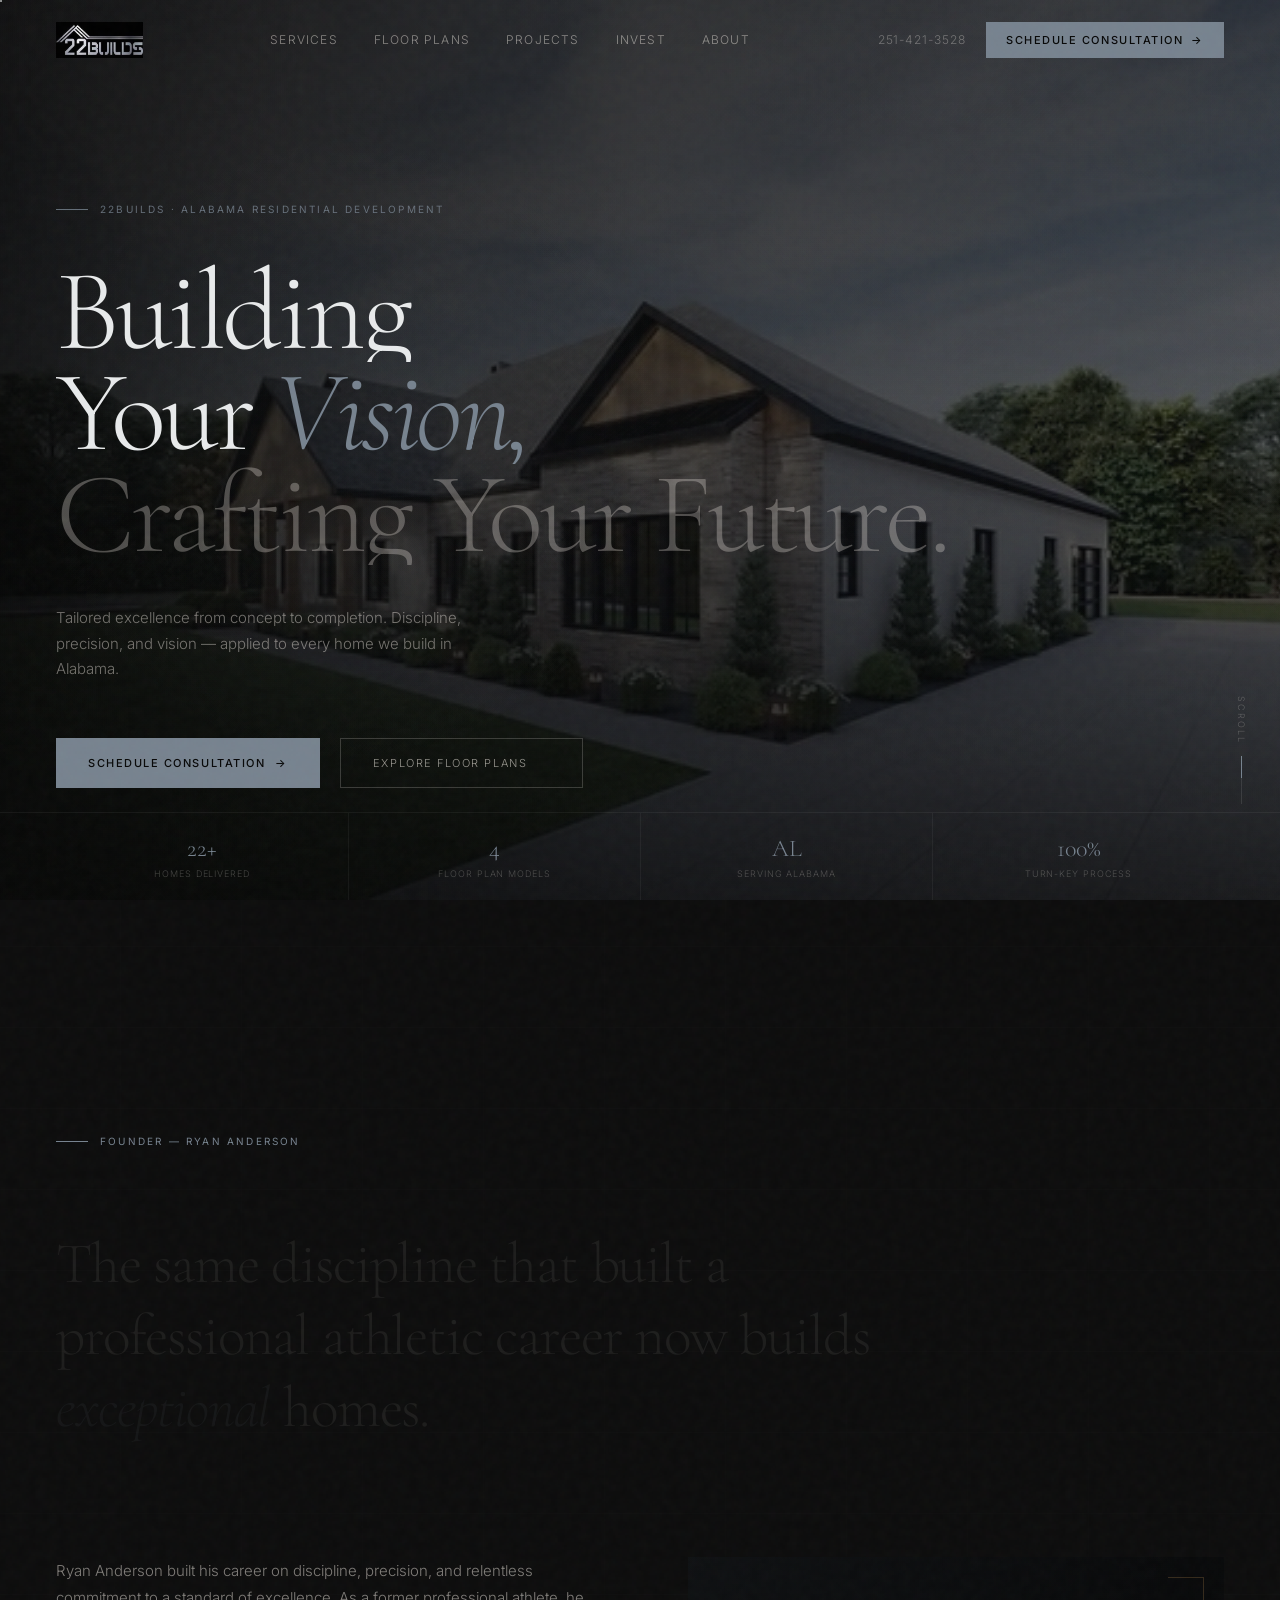
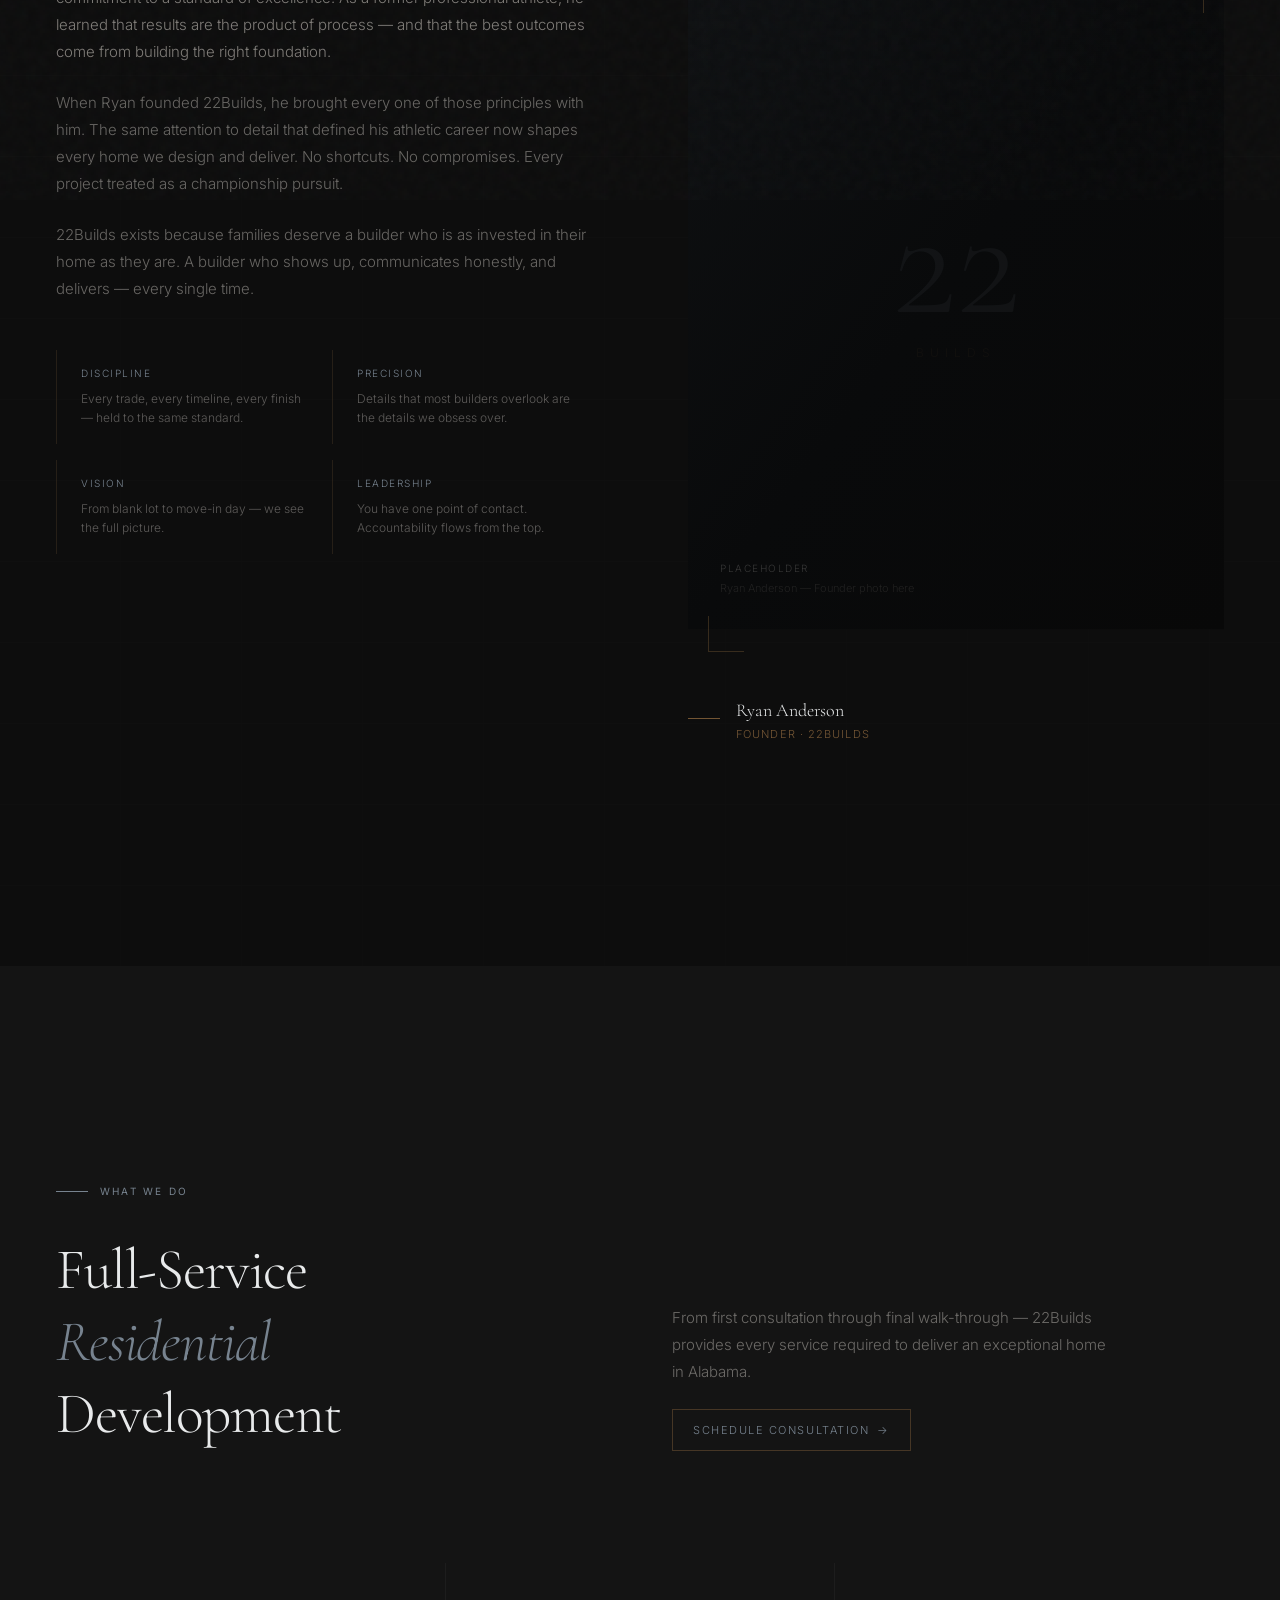
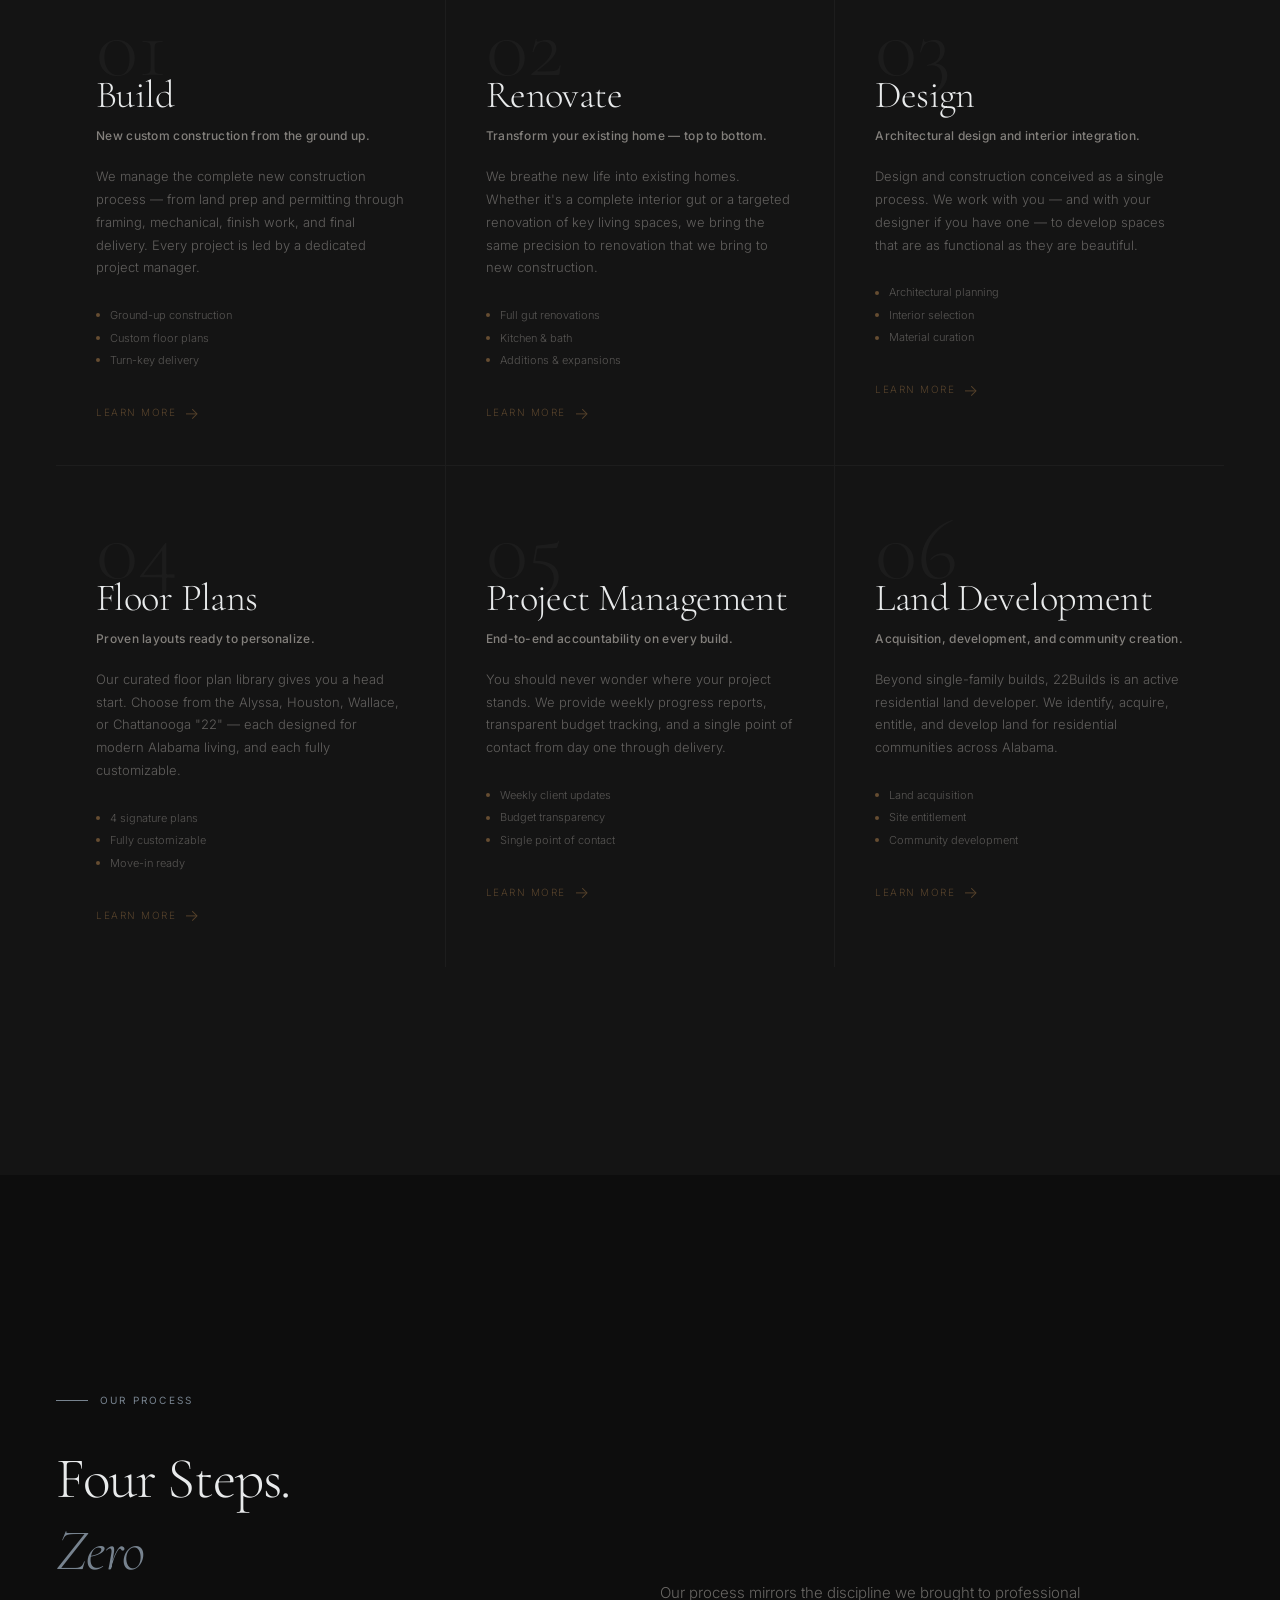
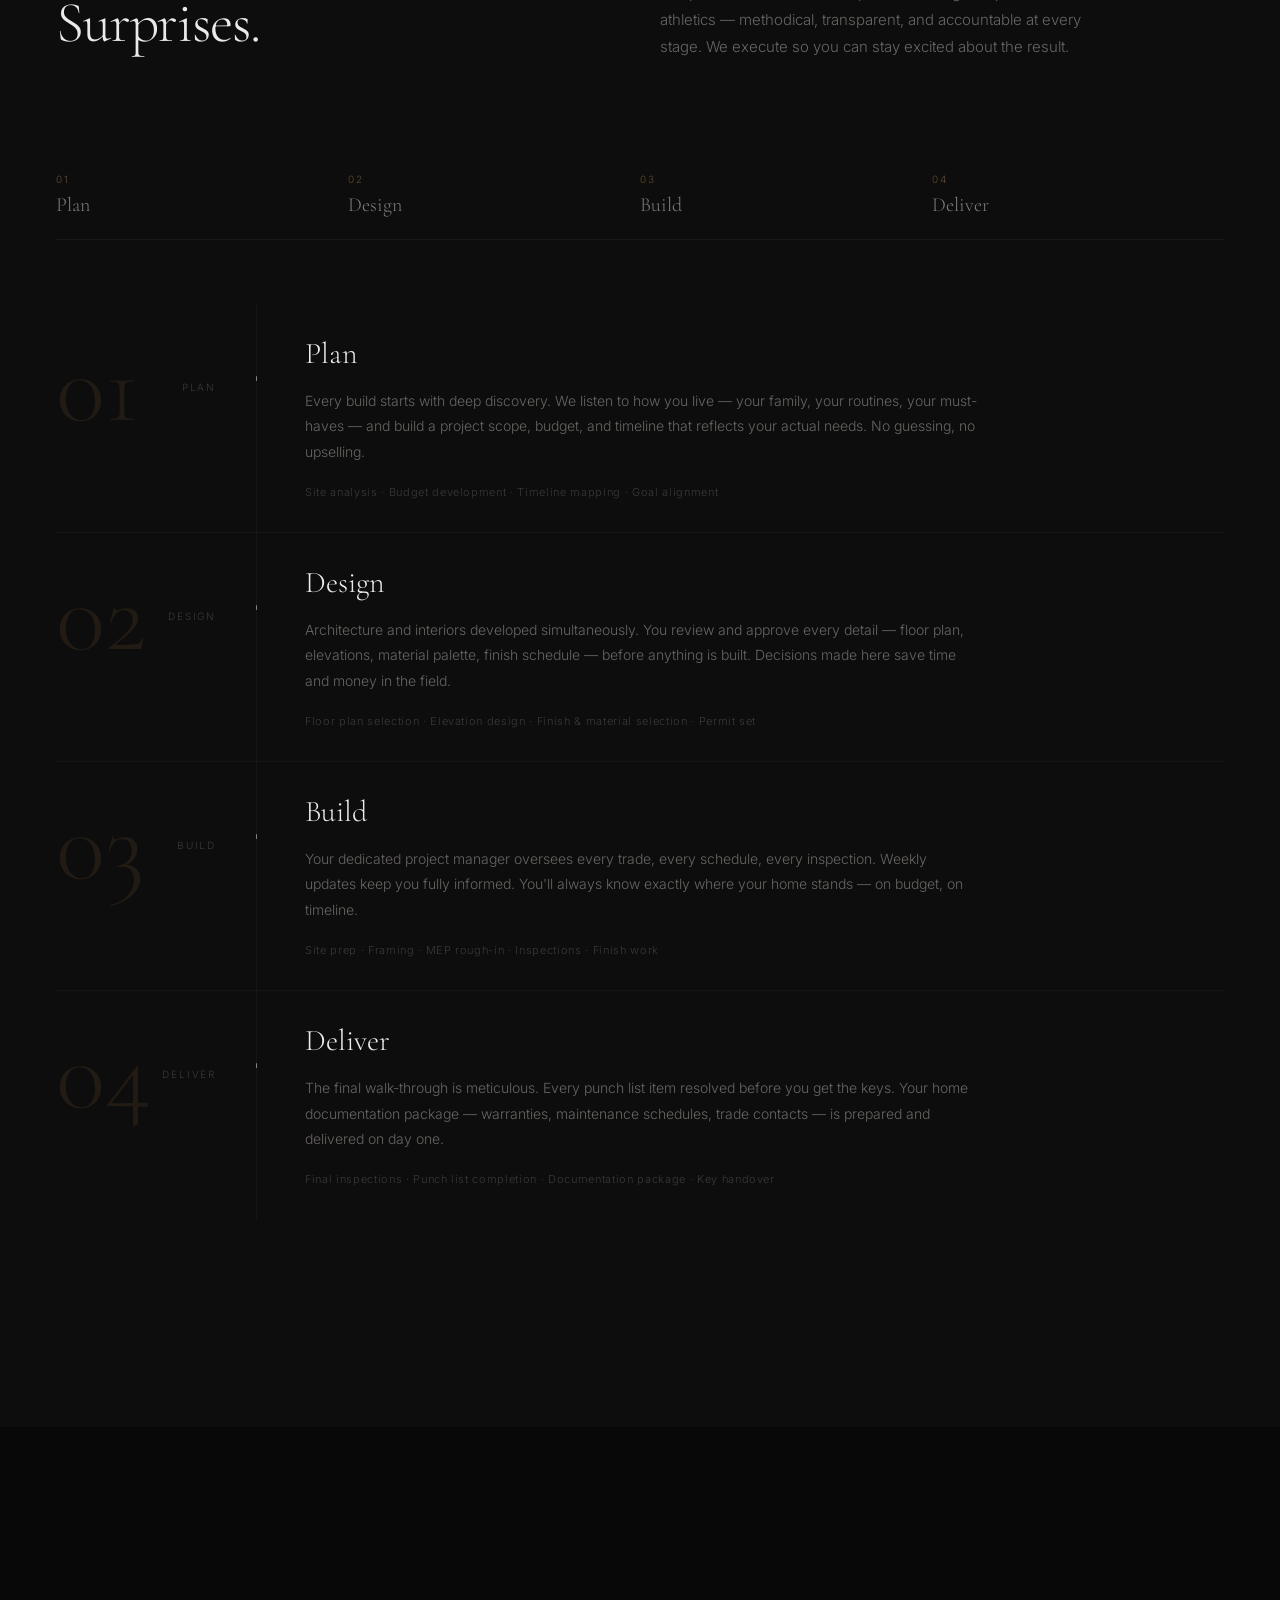
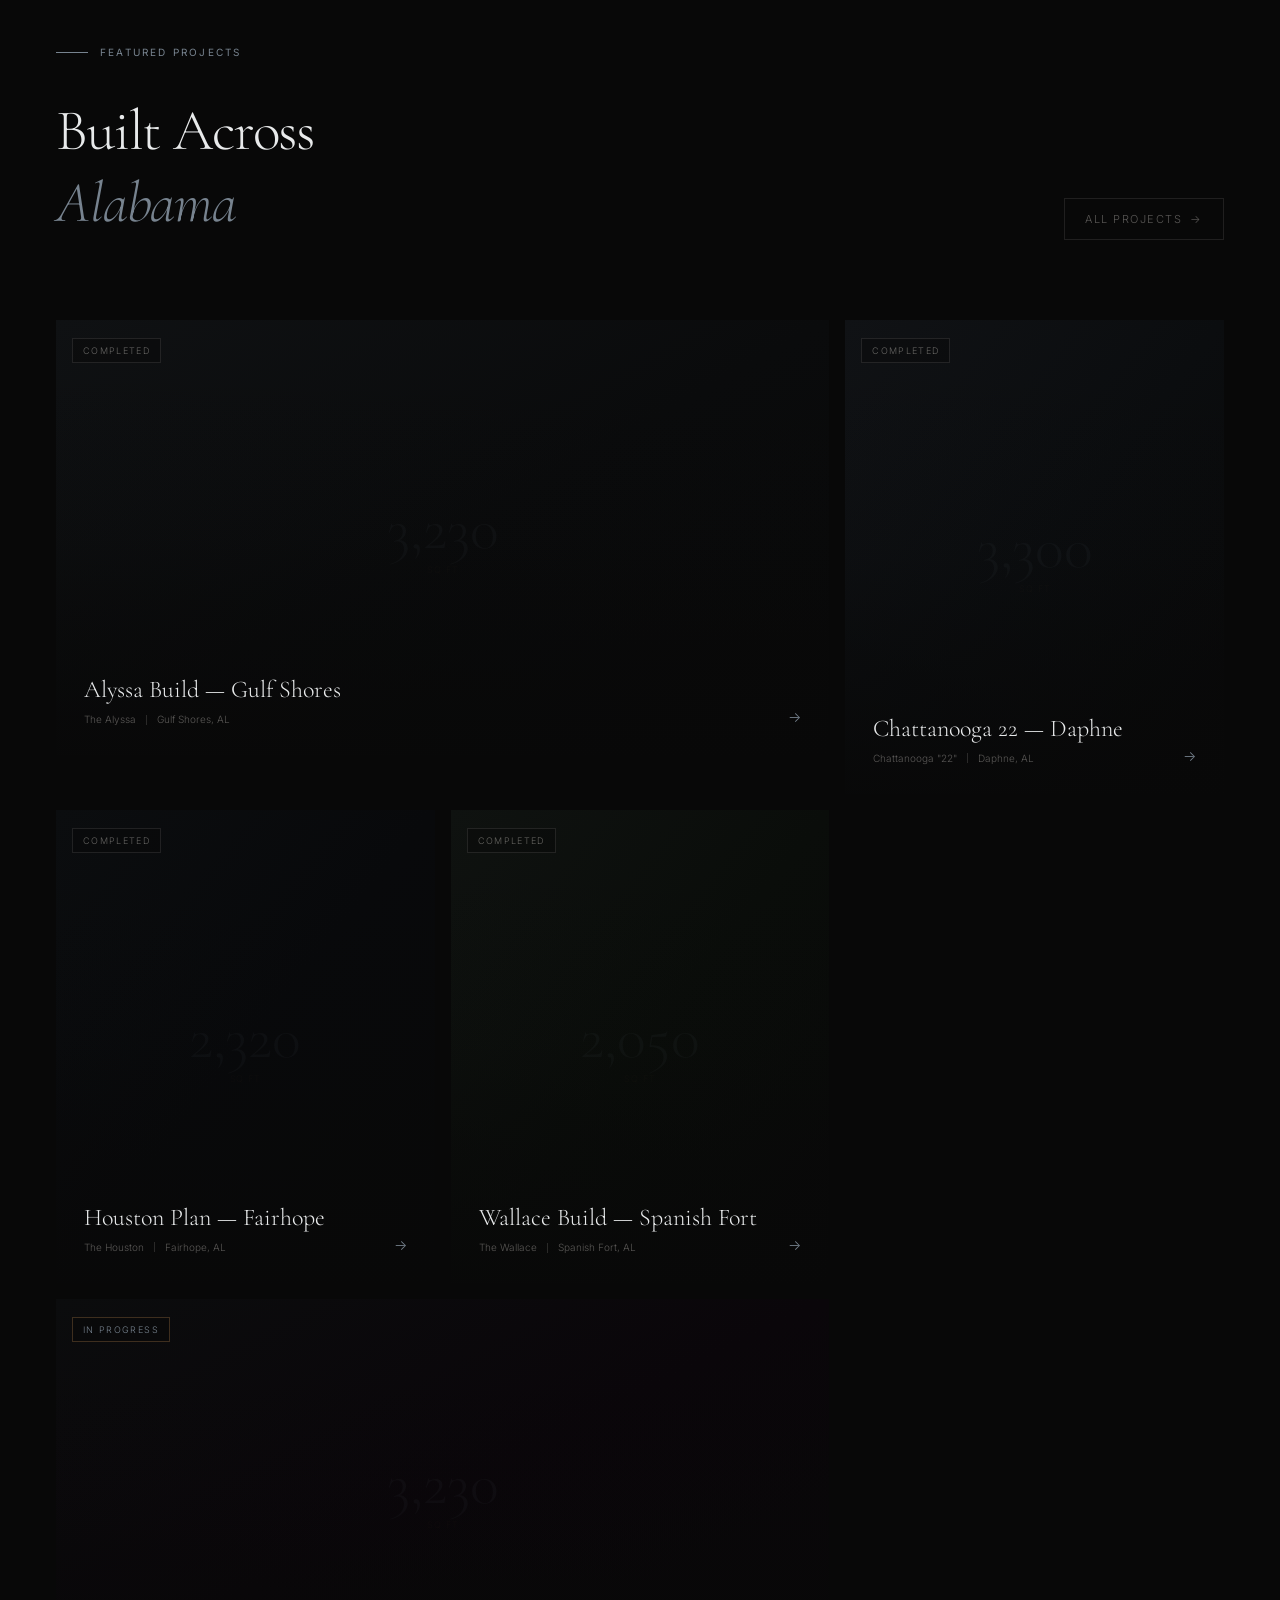
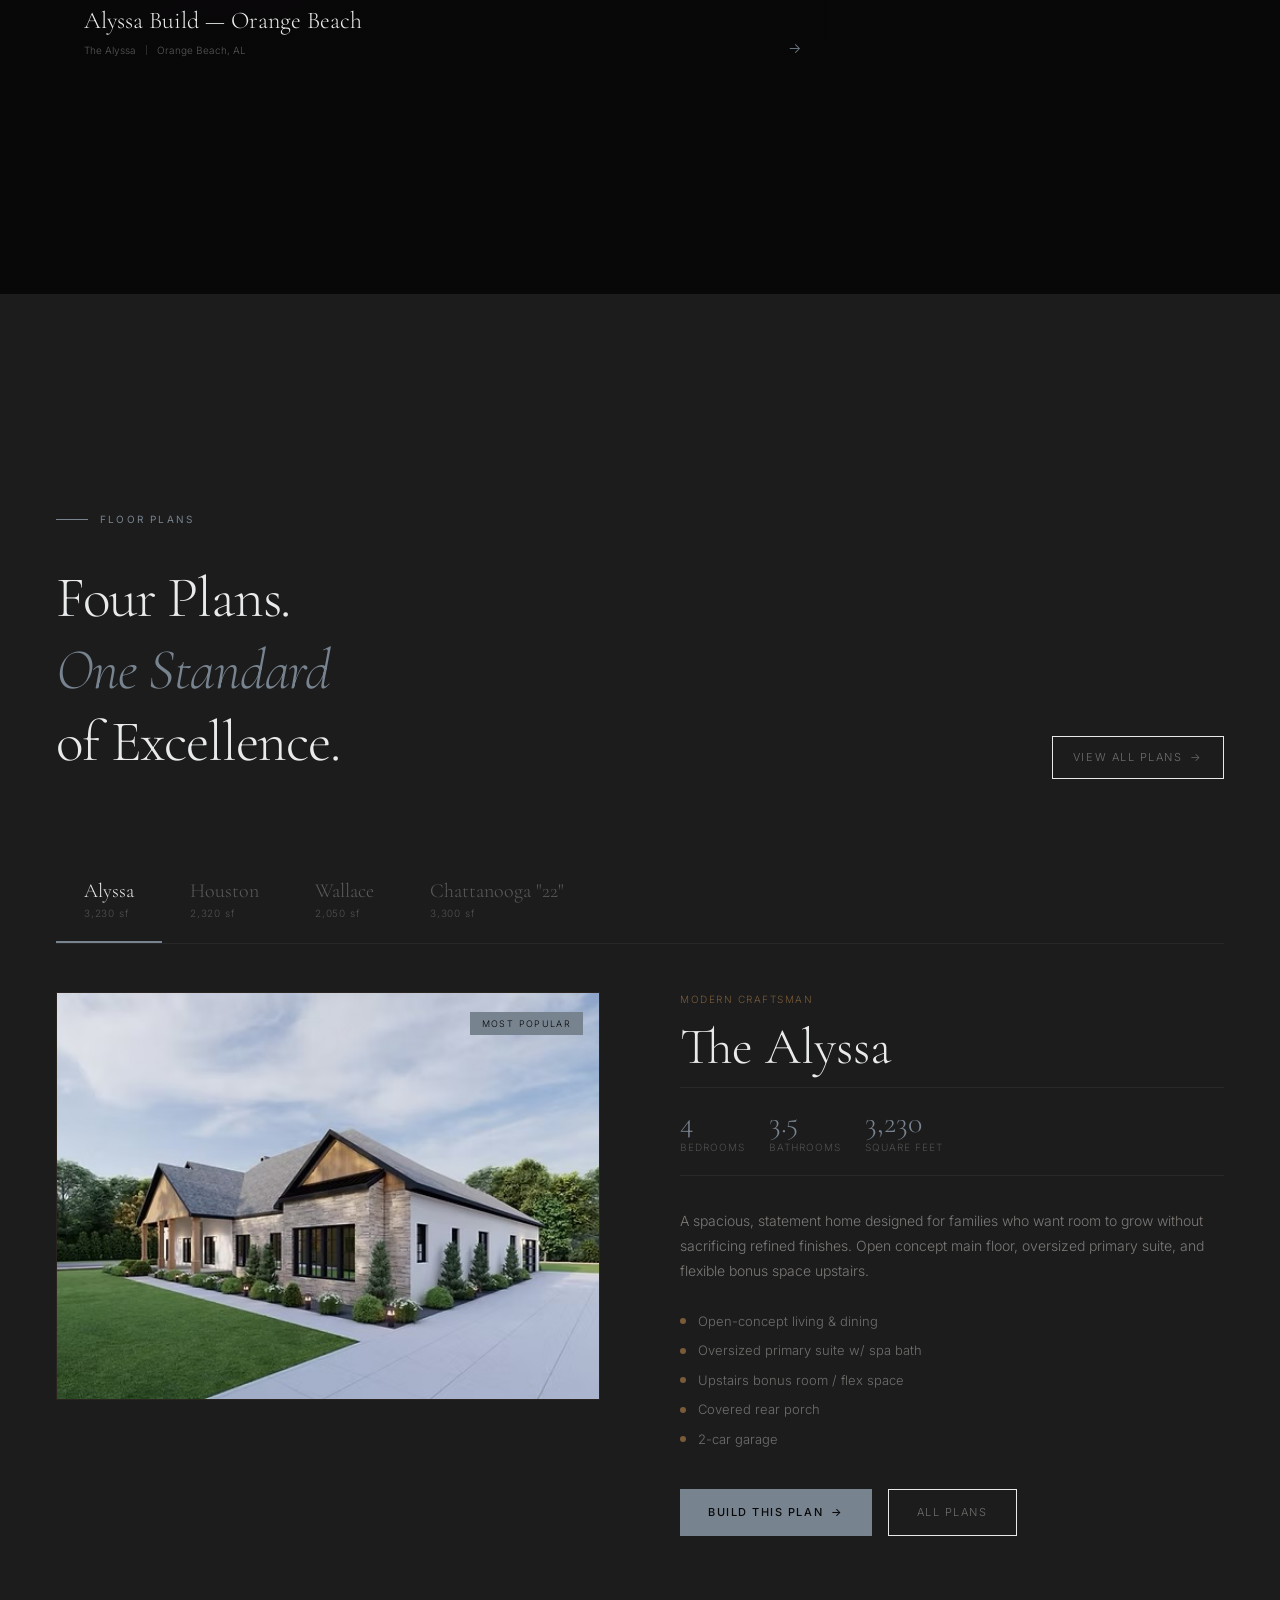
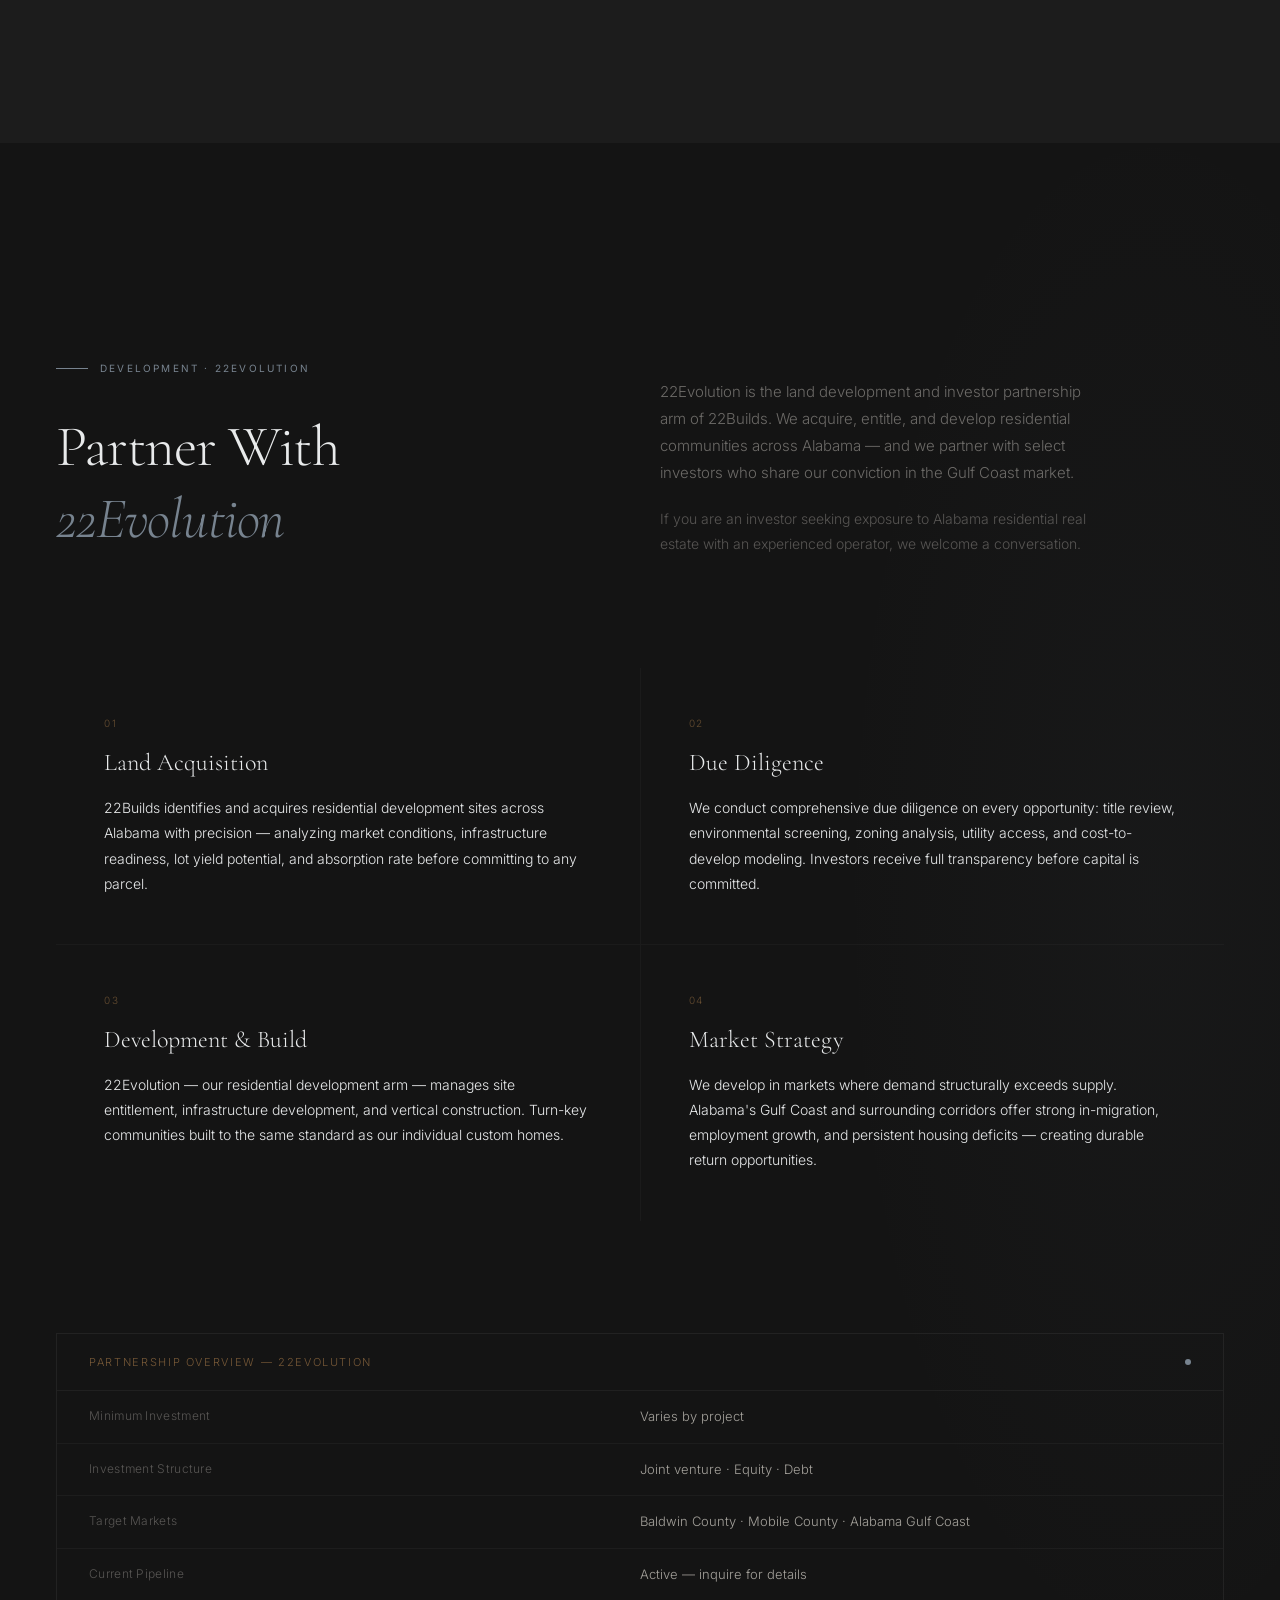
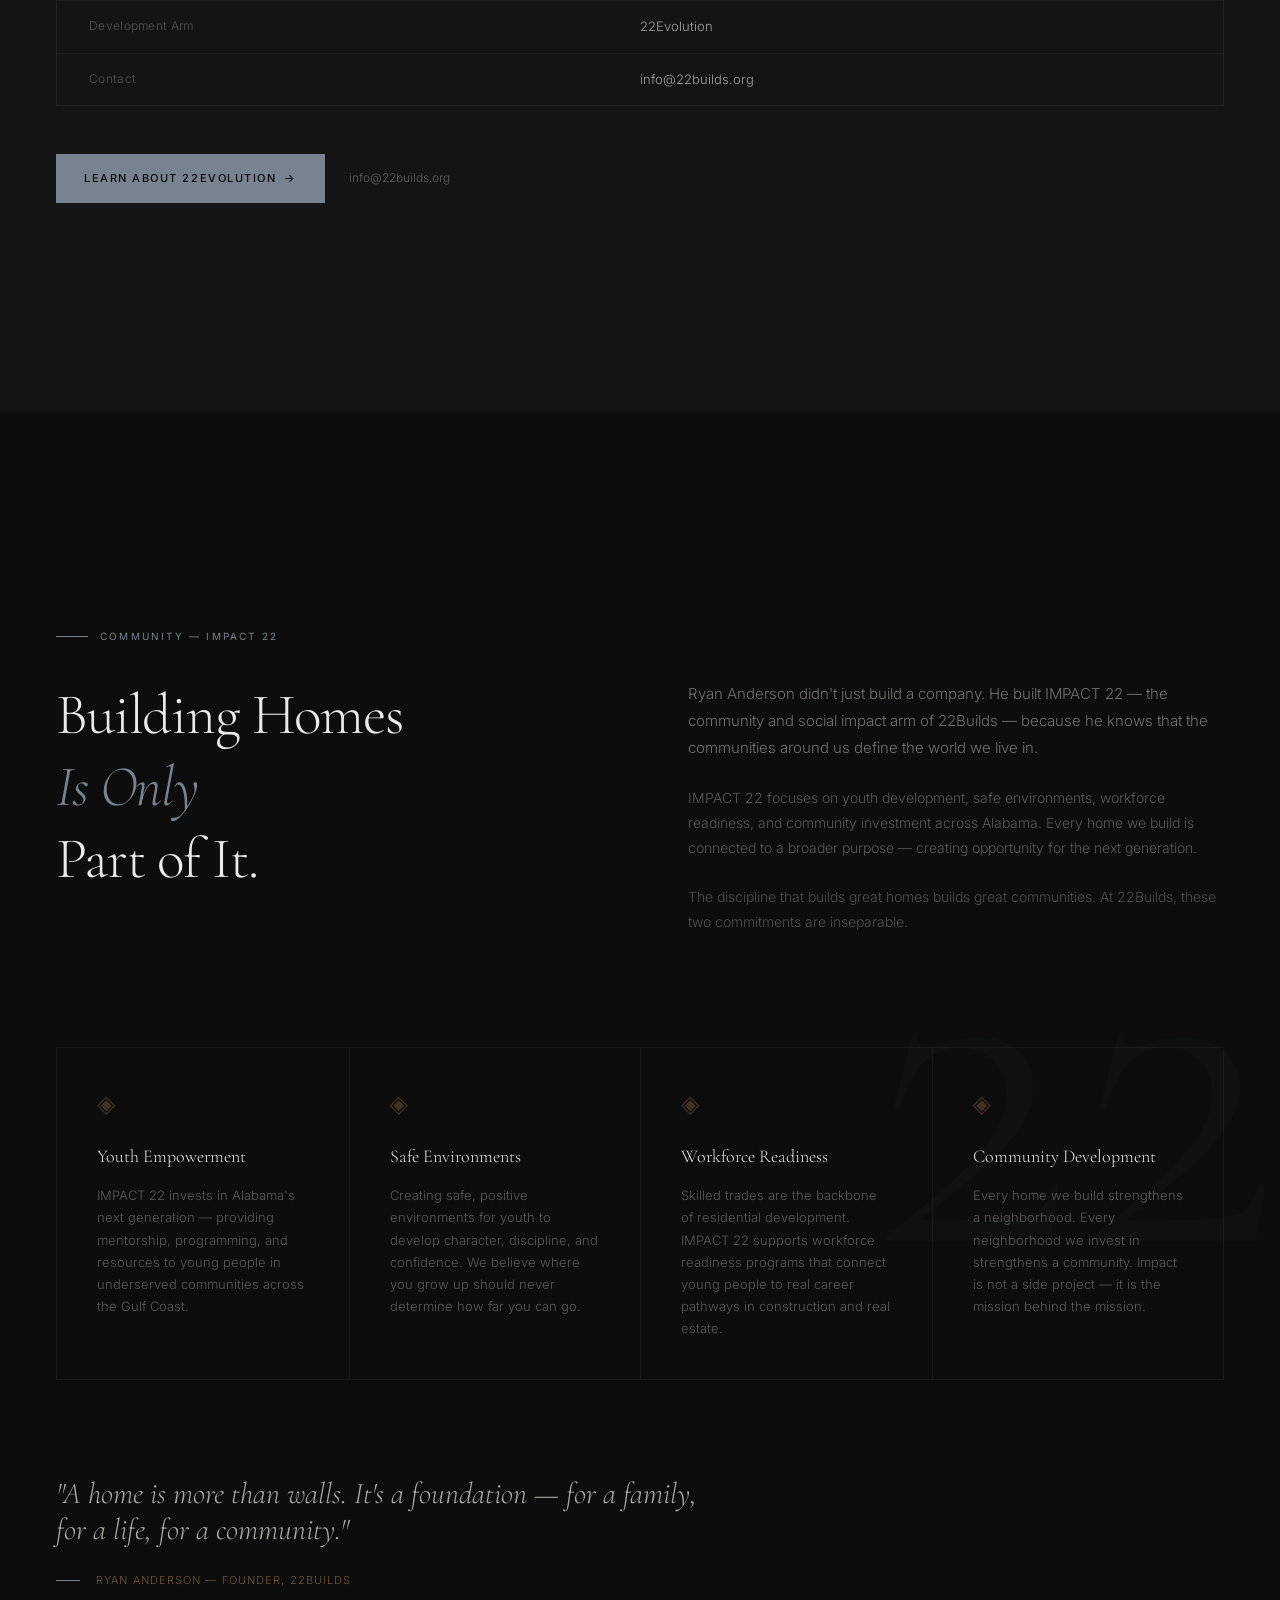
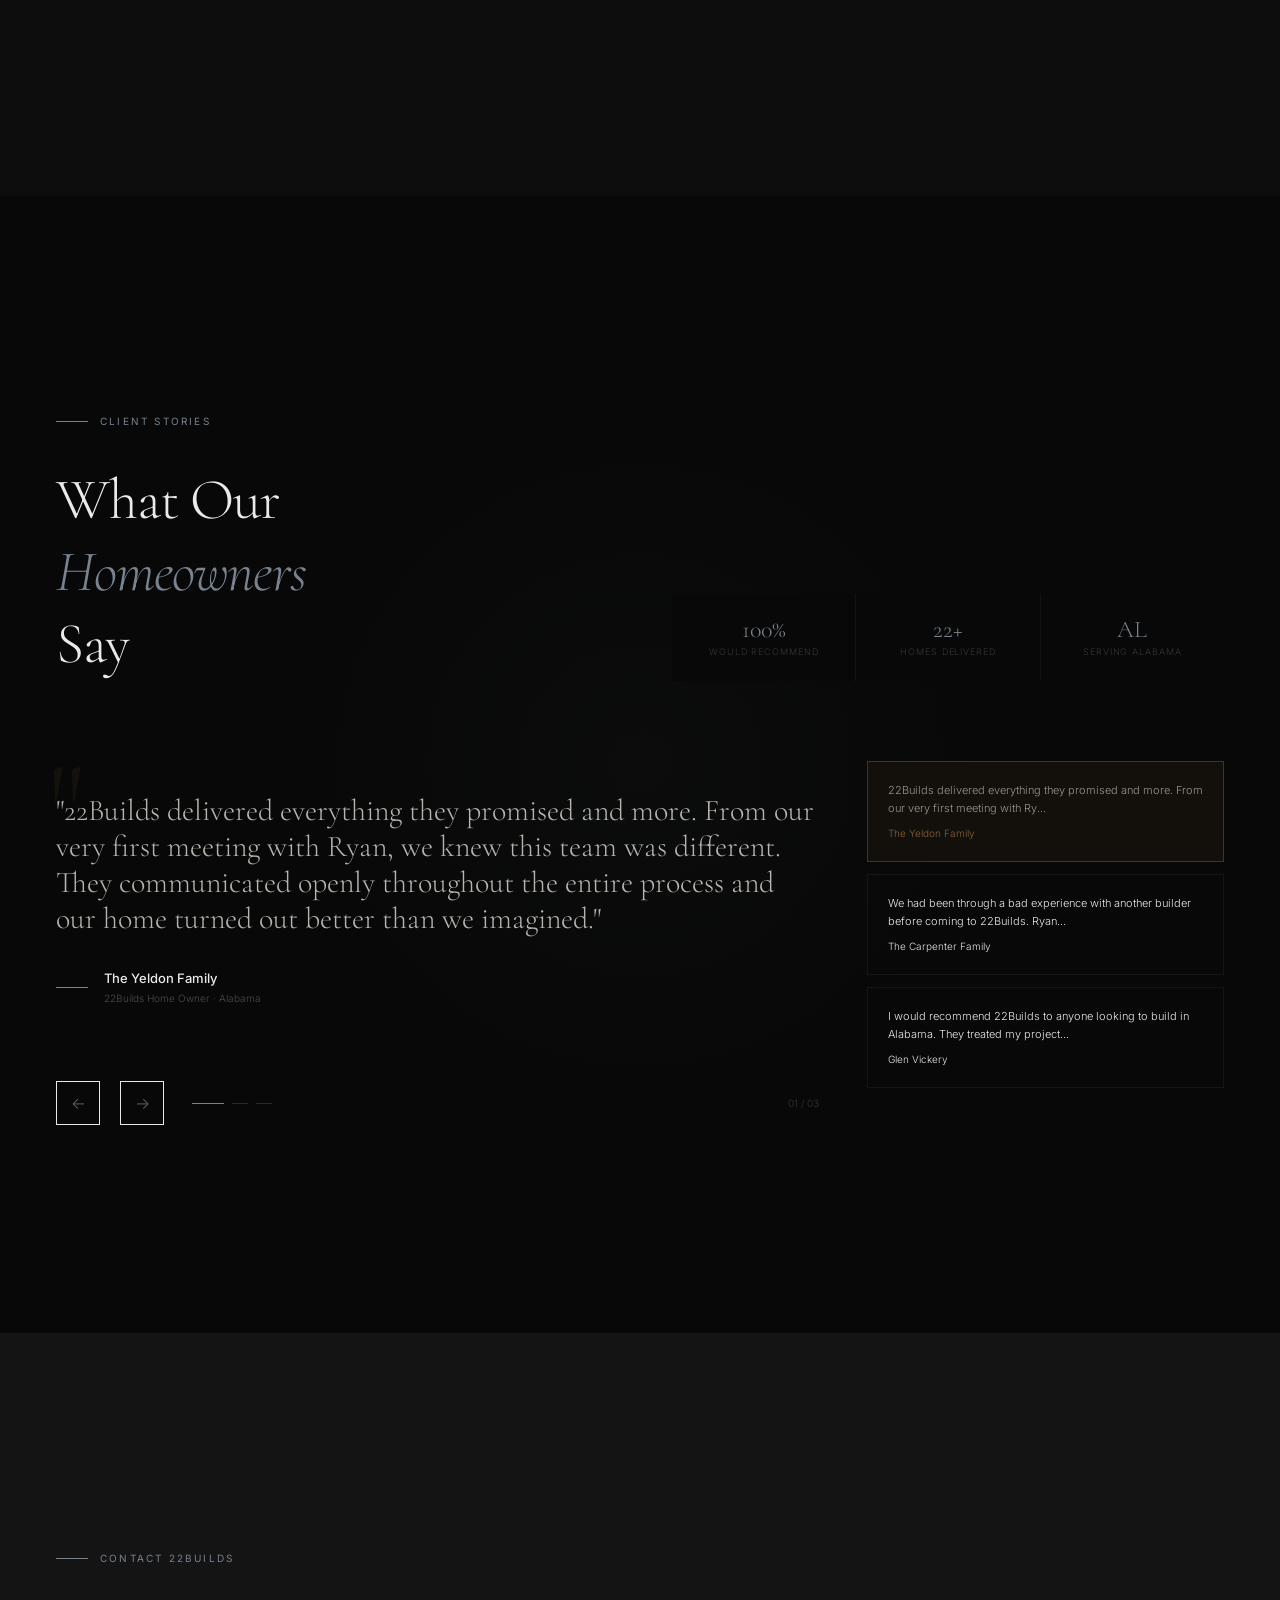
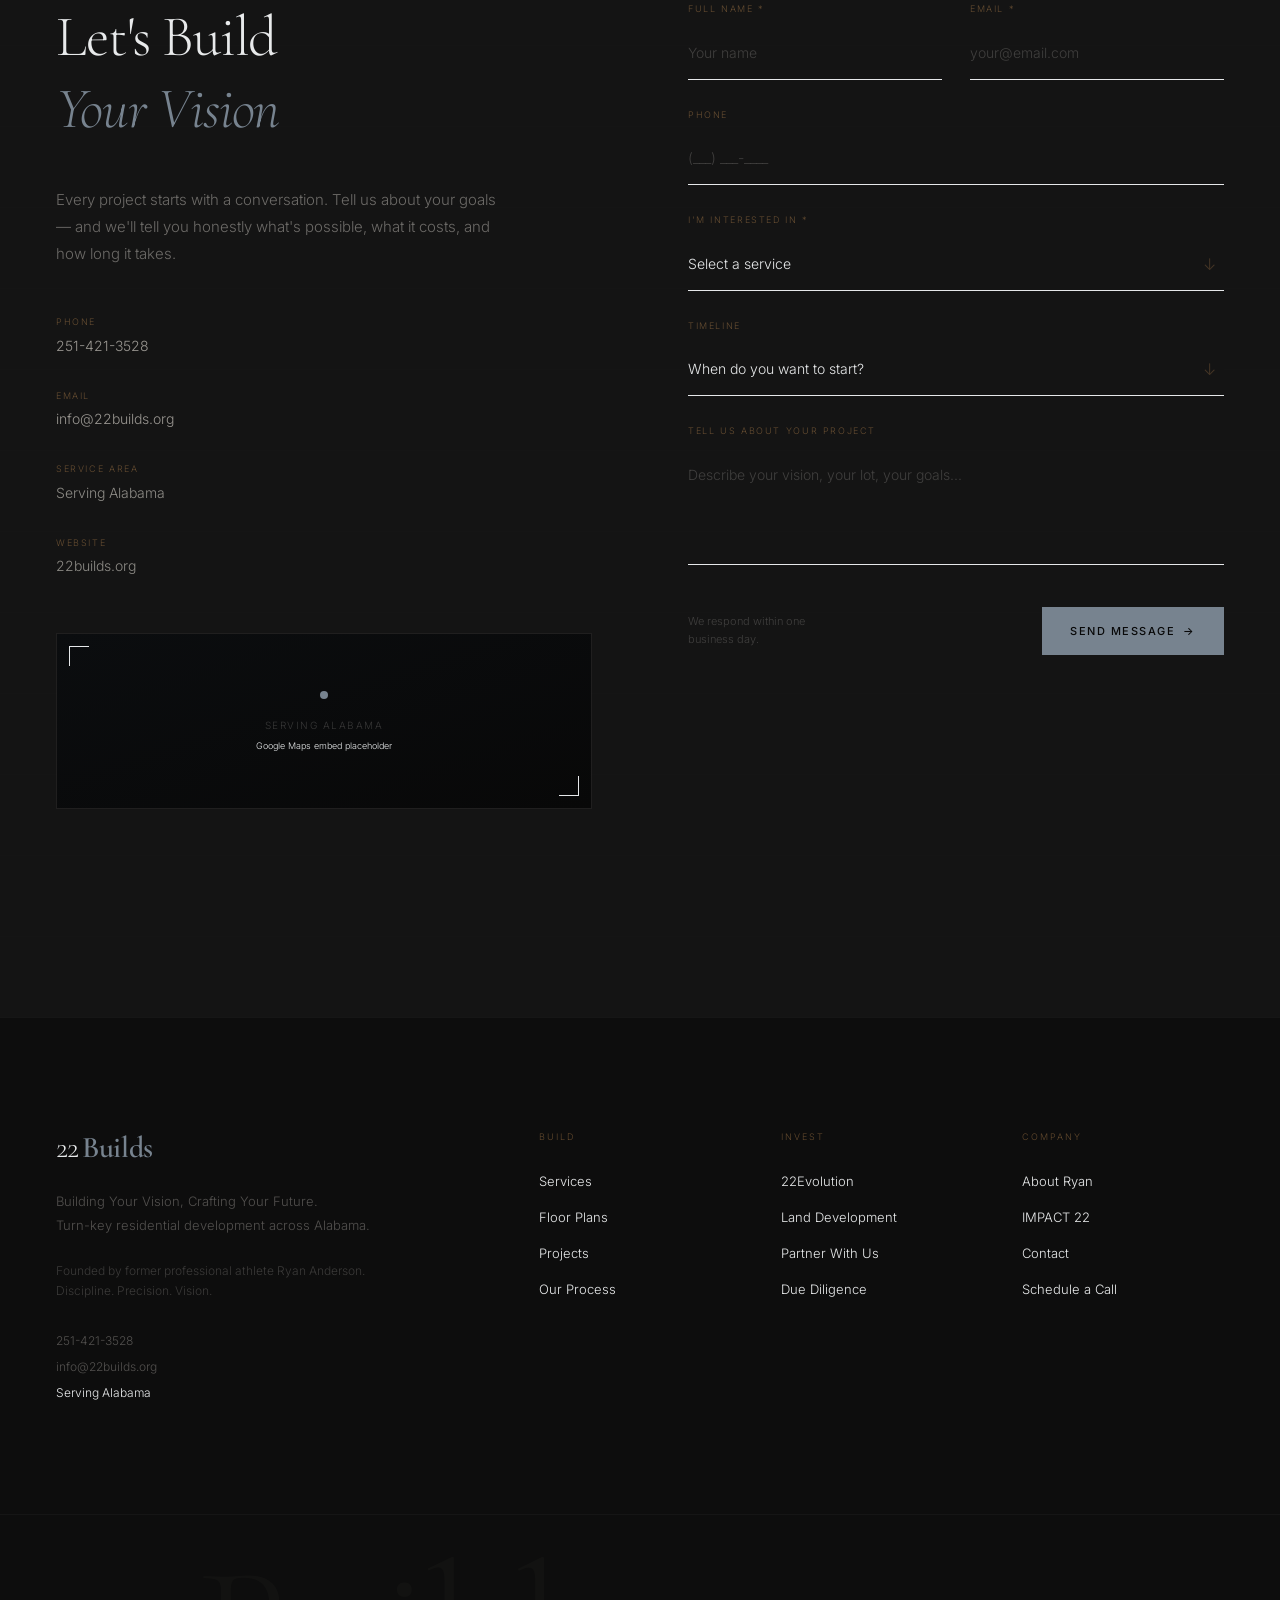
==== commit 1b7c25a8: "QA fixes: homepage plan-card render and site favicon - Homepage Floor Plans preview card now shows t" ====
--- a/index.html
+++ b/index.html
@@ -1,7 +1,7 @@
-<!DOCTYPE html><html lang="en"><head><meta charSet="utf-8"/><meta name="viewport" content="width=device-width, initial-scale=1"/><link rel="stylesheet" href="/_next/static/css/5307376fe7ae1b47.css" data-precedence="next"/><link rel="preload" as="script" fetchPriority="low" href="/_next/static/chunks/webpack-cb86a99cd2f791d1.js"/><title>22Builds — Building Your Vision. Crafting Your Future.</title><meta name="description" content="Turn-key residential development across Alabama. Custom homes, renovations, floor plans, and community-driven development. Founded by Ryan Anderson."/><meta name="keywords" content="custom home builder Alabama,Alabama residential development,luxury homes Baldwin County,custom homes Gulf Shores,new construction Alabama,22Builds Ryan Anderson,turn-key home builder Alabama"/><meta property="og:title" content="22Builds — Building Your Vision. Crafting Your Future."/><meta property="og:description" content="Turn-key residential development across Alabama."/><meta property="og:locale" content="en_US"/><meta property="og:type" content="website"/><meta name="twitter:card" content="summary_large_image"/><meta name="twitter:title" content="22Builds — Alabama Custom Home Builder"/><meta name="twitter:description" content="Turn-key residential development across Alabama."/></head><body class="bg-obsidian text-cream overflow-x-hidden"><div class="grain" aria-hidden="true"></div><div class="fixed top-0 left-0 z-[9998] pointer-events-none mix-blend-difference" style="will-change:opacity,transform;transform:none translateY(-100px) translateX(-50%) translateY(-50%)"><div class="w-2 h-2 rounded-full bg-gold"></div></div><div class="fixed top-0 left-0 z-[9997] pointer-events-none flex items-center justify-center" style="will-change:opacity;transform:none translateY(-100px) translateX(-50%) translateY(-50%)"><div class="absolute inset-0 rounded-full border border-gold" style="border-radius:50%;will-change:opacity,transform"></div></div><div class="fixed top-0 left-0 right-0 h-[1px] bg-gold z-[200] origin-left" style="transform:scaleX(0)"></div><nav class="fixed top-0 left-0 right-0 z-[100] transition-all duration-500 bg-transparent" style="will-change:transform"><div class="max-w-[1440px] mx-auto px-6 md:px-10 lg:px-14"><div class="flex items-center justify-between h-[70px] md:h-20"><a class="group flex items-center" data-cursor="default" href="/"><img src="/images/logo.jpg" alt="22Builds" style="height:36px;width:auto;display:block"/></a><div class="hidden lg:flex items-center gap-9"><a class="font-body text-[12px] tracking-[0.1em] uppercase text-cream/50 hover:text-cream link-underline transition-colors duration-300" data-cursor="hover" href="/services">Services</a><a class="font-body text-[12px] tracking-[0.1em] uppercase text-cream/50 hover:text-cream link-underline transition-colors duration-300" data-cursor="hover" href="/floor-plans">Floor Plans</a><a class="font-body text-[12px] tracking-[0.1em] uppercase text-cream/50 hover:text-cream link-underline transition-colors duration-300" data-cursor="hover" href="/projects">Projects</a><a class="font-body text-[12px] tracking-[0.1em] uppercase text-cream/50 hover:text-cream link-underline transition-colors duration-300" data-cursor="hover" href="/invest">Invest</a><a class="font-body text-[12px] tracking-[0.1em] uppercase text-cream/50 hover:text-cream link-underline transition-colors duration-300" data-cursor="hover" href="/about">About</a></div><div class="hidden lg:flex items-center gap-5"><a href="tel:2514213528" class="font-body text-[12px] tracking-[0.08em] text-cream/35 hover:text-cream transition-colors duration-300" data-cursor="hover">251-421-3528</a><a class="group flex items-center gap-2 font-body text-[11px] font-medium tracking-[0.14em] uppercase text-obsidian bg-bronze px-5 py-2.5 hover:bg-bronze-light transition-colors duration-300" data-cursor="hover" href="/contact"><span>Schedule Consultation</span><span class="group-hover:translate-x-0.5 transition-transform duration-200">→</span></a></div><button class="lg:hidden w-8 h-8 flex flex-col justify-center gap-[5px]" aria-label="Toggle menu" data-cursor="hover"><span class="block w-full h-px bg-cream" style="will-change:transform"></span><span class="block w-2/3 h-px bg-bronze" style="will-change:opacity"></span><span class="block w-full h-px bg-cream" style="will-change:transform"></span></button></div></div></nav><main><section class="relative w-full h-screen min-h-[680px] overflow-hidden bg-obsidian flex items-center"><div class="h-bg absolute inset-0 will-change-transform" style="transform:none translateY(0%) translateY(0px) scale(1)"><div class="w-full h-full" style="background:linear-gradient(135deg, #08090B 0%, #0C0E10 30%, #0B0D0F 65%, #080808 100%)"><img src="/images/alyssa-1.jpg" alt="The Alyssa — custom home by 22Builds" class="absolute inset-0 w-full h-full object-cover" style="opacity:0.45;filter:saturate(0.85) contrast(1.05)"/><div class="absolute inset-0" style="background-image:repeating-linear-gradient(0deg,   transparent, transparent 100px, rgba(119,131,143,0.025) 100px, rgba(119,131,143,0.025) 101px),
+<!DOCTYPE html><html lang="en"><head><meta charSet="utf-8"/><meta name="viewport" content="width=device-width, initial-scale=1"/><link rel="stylesheet" href="/_next/static/css/5307376fe7ae1b47.css" data-precedence="next"/><link rel="preload" as="script" fetchPriority="low" href="/_next/static/chunks/webpack-cb86a99cd2f791d1.js"/><title>22Builds — Building Your Vision. Crafting Your Future.</title><meta name="description" content="Turn-key residential development across Alabama. Custom homes, renovations, floor plans, and community-driven development. Founded by Ryan Anderson."/><meta name="keywords" content="custom home builder Alabama,Alabama residential development,luxury homes Baldwin County,custom homes Gulf Shores,new construction Alabama,22Builds Ryan Anderson,turn-key home builder Alabama"/><meta property="og:title" content="22Builds — Building Your Vision. Crafting Your Future."/><meta property="og:description" content="Turn-key residential development across Alabama."/><meta property="og:locale" content="en_US"/><meta property="og:type" content="website"/><meta name="twitter:card" content="summary_large_image"/><meta name="twitter:title" content="22Builds — Alabama Custom Home Builder"/><meta name="twitter:description" content="Turn-key residential development across Alabama."/><link rel="icon" type="image/png" href="/favicon.png"/></head><body class="bg-obsidian text-cream overflow-x-hidden"><div class="grain" aria-hidden="true"></div><div class="fixed top-0 left-0 z-[9998] pointer-events-none mix-blend-difference" style="will-change:opacity,transform;transform:none translateY(-100px) translateX(-50%) translateY(-50%)"><div class="w-2 h-2 rounded-full bg-gold"></div></div><div class="fixed top-0 left-0 z-[9997] pointer-events-none flex items-center justify-center" style="will-change:opacity;transform:none translateY(-100px) translateX(-50%) translateY(-50%)"><div class="absolute inset-0 rounded-full border border-gold" style="border-radius:50%;will-change:opacity,transform"></div></div><div class="fixed top-0 left-0 right-0 h-[1px] bg-gold z-[200] origin-left" style="transform:scaleX(0)"></div><nav class="fixed top-0 left-0 right-0 z-[100] transition-all duration-500 bg-transparent" style="will-change:transform"><div class="max-w-[1440px] mx-auto px-6 md:px-10 lg:px-14"><div class="flex items-center justify-between h-[70px] md:h-20"><a class="group flex items-center" data-cursor="default" href="/"><img src="/images/logo.jpg" alt="22Builds" style="height:36px;width:auto;display:block"/></a><div class="hidden lg:flex items-center gap-9"><a class="font-body text-[12px] tracking-[0.1em] uppercase text-cream/50 hover:text-cream link-underline transition-colors duration-300" data-cursor="hover" href="/services">Services</a><a class="font-body text-[12px] tracking-[0.1em] uppercase text-cream/50 hover:text-cream link-underline transition-colors duration-300" data-cursor="hover" href="/floor-plans">Floor Plans</a><a class="font-body text-[12px] tracking-[0.1em] uppercase text-cream/50 hover:text-cream link-underline transition-colors duration-300" data-cursor="hover" href="/projects">Projects</a><a class="font-body text-[12px] tracking-[0.1em] uppercase text-cream/50 hover:text-cream link-underline transition-colors duration-300" data-cursor="hover" href="/invest">Invest</a><a class="font-body text-[12px] tracking-[0.1em] uppercase text-cream/50 hover:text-cream link-underline transition-colors duration-300" data-cursor="hover" href="/about">About</a></div><div class="hidden lg:flex items-center gap-5"><a href="tel:2514213528" class="font-body text-[12px] tracking-[0.08em] text-cream/35 hover:text-cream transition-colors duration-300" data-cursor="hover">251-421-3528</a><a class="group flex items-center gap-2 font-body text-[11px] font-medium tracking-[0.14em] uppercase text-obsidian bg-bronze px-5 py-2.5 hover:bg-bronze-light transition-colors duration-300" data-cursor="hover" href="/contact"><span>Schedule Consultation</span><span class="group-hover:translate-x-0.5 transition-transform duration-200">→</span></a></div><button class="lg:hidden w-8 h-8 flex flex-col justify-center gap-[5px]" aria-label="Toggle menu" data-cursor="hover"><span class="block w-full h-px bg-cream" style="will-change:transform"></span><span class="block w-2/3 h-px bg-bronze" style="will-change:opacity"></span><span class="block w-full h-px bg-cream" style="will-change:transform"></span></button></div></div></nav><main><section class="relative w-full h-screen min-h-[680px] overflow-hidden bg-obsidian flex items-center"><div class="h-bg absolute inset-0 will-change-transform" style="transform:none translateY(0%) translateY(0px) scale(1)"><div class="w-full h-full" style="background:linear-gradient(135deg, #08090B 0%, #0C0E10 30%, #0B0D0F 65%, #080808 100%)"><img src="/images/alyssa-1.jpg" alt="The Alyssa — custom home by 22Builds" class="absolute inset-0 w-full h-full object-cover" style="opacity:0.45;filter:saturate(0.85) contrast(1.05)"/><div class="absolute inset-0" style="background-image:repeating-linear-gradient(0deg,   transparent, transparent 100px, rgba(119,131,143,0.025) 100px, rgba(119,131,143,0.025) 101px),
               repeating-linear-gradient(90deg,  transparent, transparent 100px, rgba(119,131,143,0.015) 100px, rgba(119,131,143,0.015) 101px)"></div><div class="absolute inset-0" style="background:radial-gradient(ellipse 60% 60% at 65% 50%, rgba(119,131,143,0.06) 0%, transparent 70%)"></div></div></div><div class="absolute inset-0 bg-gradient-to-r from-obsidian/85 via-obsidian/40 to-obsidian/20 z-10"></div><div class="absolute inset-0 bg-gradient-to-t from-obsidian/70 via-transparent to-obsidian/30 z-10"></div><div class="absolute pointer-events-none z-10 rounded-full" style="width:700px;height:700px;background:radial-gradient(circle, rgba(119,131,143,0.045) 0%, transparent 65%);transform:translateX(50%) translateY(50%) translateX(-50%) translateY(-50%)"></div><div class="relative z-20 w-full max-w-[1440px] mx-auto px-6 md:px-10 lg:px-14 pt-20" style="opacity:1;transform:translateY(0%)"><div class="h-tag overline-tag mb-9 md:mb-11">22Builds · Alabama Residential Development</div><h1 class="mb-8 md:mb-10"><div class="overflow-hidden"><div class="h-line-1 font-display text-hero font-light text-cream leading-[0.88]">Building</div></div><div class="overflow-hidden"><div class="h-line-2 font-display text-hero font-light text-cream leading-[0.88] flex items-baseline gap-3 md:gap-5"><span>Your</span><span class="italic text-bronze">Vision,</span></div></div><div class="overflow-hidden"><div class="h-line-3 font-display text-hero font-extralight text-cream/30 leading-[0.88]">Crafting Your Future.</div></div></h1><p class="h-sub font-body text-[15px] font-light text-cream/45 max-w-[420px] leading-[1.7] mb-10 md:mb-14">Tailored excellence from concept to completion. Discipline, precision, and vision — applied to every home we build in Alabama.</p><div class="flex flex-col sm:flex-row gap-4 sm:gap-5"><a class="h-cta group inline-flex items-center gap-2.5 font-body text-[11px] font-medium tracking-[0.14em] uppercase text-obsidian bg-bronze px-8 py-4 hover:bg-bronze-light transition-colors duration-300" data-cursor="enter" href="/contact"><span>Schedule Consultation</span><span class="group-hover:translate-x-1 transition-transform duration-300">→</span></a><a class="h-cta group inline-flex items-center gap-2.5 font-body text-[11px] font-light tracking-[0.14em] uppercase text-cream/60 border border-cream/20 px-8 py-4 hover:border-bronze/40 hover:text-cream transition-all duration-400" data-cursor="explore" href="/floor-plans"><span>Explore Floor Plans</span><span class="opacity-0 group-hover:opacity-100 group-hover:translate-x-1 transition-all duration-300">→</span></a></div></div><div class="h-stat absolute bottom-0 left-0 right-0 z-20 border-t border-white/[0.05]" style="opacity:1"><div class="max-w-[1440px] mx-auto px-6 md:px-10 lg:px-14"><div class="grid grid-cols-4 divide-x divide-white/[0.05]"><div class="h-stat py-5 flex flex-col items-center gap-0.5 px-3"><span class="stat-num text-xl md:text-2xl">22+</span><span class="font-body text-[9px] tracking-[0.1em] uppercase text-cream/25">Homes Delivered</span></div><div class="h-stat py-5 flex flex-col items-center gap-0.5 px-3"><span class="stat-num text-xl md:text-2xl">4</span><span class="font-body text-[9px] tracking-[0.1em] uppercase text-cream/25">Floor Plan Models</span></div><div class="h-stat py-5 flex flex-col items-center gap-0.5 px-3"><span class="stat-num text-xl md:text-2xl">AL</span><span class="font-body text-[9px] tracking-[0.1em] uppercase text-cream/25">Serving Alabama</span></div><div class="h-stat py-5 flex flex-col items-center gap-0.5 px-3"><span class="stat-num text-xl md:text-2xl">100%</span><span class="font-body text-[9px] tracking-[0.1em] uppercase text-cream/25">Turn-Key Process</span></div></div></div></div><div class="absolute right-8 bottom-24 hidden md:flex flex-col items-center gap-3 z-20"><span class="font-body text-[9px] tracking-[0.22em] uppercase text-cream/25 [writing-mode:vertical-rl]">Scroll</span><div class="w-px h-12 bg-white/10 relative overflow-hidden"><div class="absolute top-0 left-0 w-full bg-bronze" style="height:45%;will-change:transform"></div></div></div></section><section class="relative py-36 md:py-56 bg-pitch overflow-hidden"><div class="absolute inset-0 opacity-[0.018]" style="background-image:repeating-linear-gradient(0deg, transparent, transparent 80px, rgba(119,131,143,0.8) 80px, rgba(119,131,143,0.8) 81px),
           repeating-linear-gradient(90deg, transparent, transparent 120px, rgba(119,131,143,0.5) 120px, rgba(119,131,143,0.5) 121px)"></div><div class="relative z-10 max-w-[1440px] mx-auto px-6 md:px-10 lg:px-14"><div class="overline-tag mb-16 md:mb-20" style="opacity:1">Founder — Ryan Anderson</div><div class="max-w-4xl mb-20 md:mb-28"><h2 class="font-display text-section font-light leading-tight text-cream/90"><span class="inline-block mr-[0.22em] " style="opacity:0.08;transform:none">The</span><span class="inline-block mr-[0.22em] " style="opacity:0.08;transform:none">same</span><span class="inline-block mr-[0.22em] " style="opacity:0.08;transform:none">discipline</span><span class="inline-block mr-[0.22em] " style="opacity:0.08;transform:none">that</span><span class="inline-block mr-[0.22em] " style="opacity:0.08;transform:none">built</span><span class="inline-block mr-[0.22em] " style="opacity:0.08;transform:none">a</span><span class="inline-block mr-[0.22em] " style="opacity:0.08;transform:none">professional</span><span class="inline-block mr-[0.22em] " style="opacity:0.08;transform:none">athletic</span><span class="inline-block mr-[0.22em] " style="opacity:0.08;transform:none">career</span><span class="inline-block mr-[0.22em] " style="opacity:0.08;transform:none">now</span><span class="inline-block mr-[0.22em] " style="opacity:0.08;transform:none">builds</span><span class="inline-block mr-[0.22em] italic text-bronze" style="opacity:0.08;transform:none">exceptional</span><span class="inline-block mr-[0.22em] " style="opacity:0.08;transform:none">homes.</span></h2></div><div class="grid grid-cols-1 lg:grid-cols-2 gap-16 lg:gap-24 items-start"><div style="opacity:1;transform:none"><div class="space-y-6 mb-12"><p class="font-body text-[15px] font-light text-cream/50 leading-[1.8]">Ryan Anderson built his career on discipline, precision, and relentless commitment to a standard of excellence. As a former professional athlete, he learned that results are the product of process — and that the best outcomes come from building the right foundation.</p><p class="font-body text-[15px] font-light text-cream/40 leading-[1.8]">When Ryan founded 22Builds, he brought every one of those principles with him. The same attention to detail that defined his athletic career now shapes every home we design and deliver. No shortcuts. No compromises. Every project treated as a championship pursuit.</p><p class="font-body text-[15px] font-light text-cream/40 leading-[1.8]">22Builds exists because families deserve a builder who is as invested in their home as they are. A builder who shows up, communicates honestly, and delivers — every single time.</p></div><div class="grid grid-cols-2 gap-4"><div class="impact-card py-4 pr-2" style="opacity:1;transform:none"><p class="font-body text-[10px] tracking-[0.15em] uppercase text-bronze mb-2">Discipline</p><p class="font-body text-[12px] font-light text-cream/35 leading-relaxed">Every trade, every timeline, every finish — held to the same standard.</p></div><div class="impact-card py-4 pr-2" style="opacity:1;transform:none"><p class="font-body text-[10px] tracking-[0.15em] uppercase text-bronze mb-2">Precision</p><p class="font-body text-[12px] font-light text-cream/35 leading-relaxed">Details that most builders overlook are the details we obsess over.</p></div><div class="impact-card py-4 pr-2" style="opacity:1;transform:none"><p class="font-body text-[10px] tracking-[0.15em] uppercase text-bronze mb-2">Vision</p><p class="font-body text-[12px] font-light text-cream/35 leading-relaxed">From blank lot to move-in day — we see the full picture.</p></div><div class="impact-card py-4 pr-2" style="opacity:1;transform:none"><p class="font-body text-[10px] tracking-[0.15em] uppercase text-bronze mb-2">Leadership</p><p class="font-body text-[12px] font-light text-cream/35 leading-relaxed">You have one point of contact. Accountability flows from the top.</p></div></div></div><div class="relative" style="opacity:1;transform:none"><div class="relative aspect-[3/4] overflow-hidden"><div class="absolute inset-0 bg-gradient-to-br from-[#0F1113] via-[#090A0B] to-[#080808]" style="transform:translateY(-6%)"><div class="absolute inset-0 flex items-center justify-center opacity-[0.08]"><div class="text-center"><div class="font-display text-[10rem] font-thin text-bronze leading-none">22</div><div class="font-body text-xs tracking-[0.5em] text-bronze/60 mt-1">BUILDS</div></div></div><div class="absolute inset-0 flex items-end justify-start p-8"><div><p class="font-body text-[10px] tracking-[0.15em] uppercase text-cream/20 mb-1">Placeholder</p><p class="font-body text-[11px] text-cream/10">Ryan Anderson — Founder photo here</p></div></div></div><div class="absolute top-5 right-5 w-9 h-9 border-t border-r border-bronze/25 pointer-events-none z-10"></div><div class="absolute bottom-5 left-5 w-9 h-9 border-b border-l border-bronze/25 pointer-events-none z-10"></div></div><div class="mt-6 flex items-center gap-4"><div class="w-8 h-px bg-bronze/60"></div><div><p class="font-display text-lg font-light text-cream">Ryan Anderson</p><p class="font-body text-[11px] tracking-[0.1em] uppercase text-bronze/60 mt-0.5">Founder · 22Builds</p></div></div></div></div></div></section><section class="relative py-36 md:py-52 bg-charcoal overflow-hidden"><div class="max-w-[1440px] mx-auto px-6 md:px-10 lg:px-14"><div class="grid grid-cols-1 md:grid-cols-2 gap-10 md:gap-16 mb-20 md:mb-28"><div><div class="overline-tag mb-9" style="opacity:1">What We Do</div><h2 class="font-display text-section font-light text-cream leading-tight" style="opacity:1;transform:none">Full-Service<br/><span class="italic text-bronze">Residential</span><br/>Development</h2></div><div class="self-end" style="opacity:1;transform:none"><p class="font-body text-[15px] font-light text-cream/40 leading-[1.8] mb-6 max-w-md">From first consultation through final walk-through — 22Builds provides every service required to deliver an exceptional home in Alabama.</p><a class="group inline-flex items-center gap-2 font-body text-[11px] tracking-[0.14em] uppercase text-bronze border border-bronze/30 px-5 py-3 hover:bg-bronze/8 transition-all duration-300" data-cursor="hover" href="/contact">Schedule Consultation <span class="group-hover:translate-x-0.5 transition-transform">→</span></a></div></div><div class="grid grid-cols-1 md:grid-cols-2 lg:grid-cols-3 gap-px bg-white/[0.04]"><div class="group relative bg-charcoal p-9 md:p-10 overflow-hidden hover:bg-steel transition-colors duration-500" data-cursor="explore" style="opacity:1;transform:none"><div class="absolute top-0 left-0 h-px bg-bronze w-0 group-hover:w-full transition-all duration-600 ease-luxury"></div><div class="relative z-10"><span class="block font-display text-[5.5rem] font-thin text-cream/[0.04] group-hover:text-cream/[0.07] transition-colors duration-500 leading-none select-none -mb-4">01</span><h3 class="font-display text-card font-light text-cream mb-3 group-hover:text-bronze transition-colors duration-400">Build</h3><p class="font-body text-[12px] font-medium text-cream/50 mb-5 tracking-wide">New custom construction from the ground up.</p><p class="font-body text-[13px] font-light text-cream/35 leading-[1.75] mb-7 group-hover:text-cream/50 transition-colors duration-400">We manage the complete new construction process — from land prep and permitting through framing, mechanical, finish work, and final delivery. Every project is led by a dedicated project manager.</p><ul class="space-y-1.5 mb-8"><li class="flex items-center gap-2.5"><span class="w-1 h-1 rounded-full bg-bronze/50 flex-shrink-0"></span><span class="font-body text-[11px] font-light text-cream/30 group-hover:text-cream/45 transition-colors duration-400">Ground-up construction</span></li><li class="flex items-center gap-2.5"><span class="w-1 h-1 rounded-full bg-bronze/50 flex-shrink-0"></span><span class="font-body text-[11px] font-light text-cream/30 group-hover:text-cream/45 transition-colors duration-400">Custom floor plans</span></li><li class="flex items-center gap-2.5"><span class="w-1 h-1 rounded-full bg-bronze/50 flex-shrink-0"></span><span class="font-body text-[11px] font-light text-cream/30 group-hover:text-cream/45 transition-colors duration-400">Turn-key delivery</span></li></ul><div class="flex items-center gap-2 text-bronze/40 group-hover:text-bronze transition-colors duration-400"><span class="font-body text-[10px] tracking-[0.15em] uppercase">Learn More</span><span class="group-hover:translate-x-1.5 transition-transform duration-300">→</span></div></div></div><div class="group relative bg-charcoal p-9 md:p-10 overflow-hidden hover:bg-steel transition-colors duration-500" data-cursor="explore" style="opacity:1;transform:none"><div class="absolute top-0 left-0 h-px bg-bronze w-0 group-hover:w-full transition-all duration-600 ease-luxury"></div><div class="relative z-10"><span class="block font-display text-[5.5rem] font-thin text-cream/[0.04] group-hover:text-cream/[0.07] transition-colors duration-500 leading-none select-none -mb-4">02</span><h3 class="font-display text-card font-light text-cream mb-3 group-hover:text-bronze transition-colors duration-400">Renovate</h3><p class="font-body text-[12px] font-medium text-cream/50 mb-5 tracking-wide">Transform your existing home — top to bottom.</p><p class="font-body text-[13px] font-light text-cream/35 leading-[1.75] mb-7 group-hover:text-cream/50 transition-colors duration-400">We breathe new life into existing homes. Whether it&#x27;s a complete interior gut or a targeted renovation of key living spaces, we bring the same precision to renovation that we bring to new construction.</p><ul class="space-y-1.5 mb-8"><li class="flex items-center gap-2.5"><span class="w-1 h-1 rounded-full bg-bronze/50 flex-shrink-0"></span><span class="font-body text-[11px] font-light text-cream/30 group-hover:text-cream/45 transition-colors duration-400">Full gut renovations</span></li><li class="flex items-center gap-2.5"><span class="w-1 h-1 rounded-full bg-bronze/50 flex-shrink-0"></span><span class="font-body text-[11px] font-light text-cream/30 group-hover:text-cream/45 transition-colors duration-400">Kitchen &amp; bath</span></li><li class="flex items-center gap-2.5"><span class="w-1 h-1 rounded-full bg-bronze/50 flex-shrink-0"></span><span class="font-body text-[11px] font-light text-cream/30 group-hover:text-cream/45 transition-colors duration-400">Additions &amp; expansions</span></li></ul><div class="flex items-center gap-2 text-bronze/40 group-hover:text-bronze transition-colors duration-400"><span class="font-body text-[10px] tracking-[0.15em] uppercase">Learn More</span><span class="group-hover:translate-x-1.5 transition-transform duration-300">→</span></div></div></div><div class="group relative bg-charcoal p-9 md:p-10 overflow-hidden hover:bg-steel transition-colors duration-500" data-cursor="explore" style="opacity:1;transform:none"><div class="absolute top-0 left-0 h-px bg-bronze w-0 group-hover:w-full transition-all duration-600 ease-luxury"></div><div class="relative z-10"><span class="block font-display text-[5.5rem] font-thin text-cream/[0.04] group-hover:text-cream/[0.07] transition-colors duration-500 leading-none select-none -mb-4">03</span><h3 class="font-display text-card font-light text-cream mb-3 group-hover:text-bronze transition-colors duration-400">Design</h3><p class="font-body text-[12px] font-medium text-cream/50 mb-5 tracking-wide">Architectural design and interior integration.</p><p class="font-body text-[13px] font-light text-cream/35 leading-[1.75] mb-7 group-hover:text-cream/50 transition-colors duration-400">Design and construction conceived as a single process. We work with you — and with your designer if you have one — to develop spaces that are as functional as they are beautiful.</p><ul class="space-y-1.5 mb-8"><li class="flex items-center gap-2.5"><span class="w-1 h-1 rounded-full bg-bronze/50 flex-shrink-0"></span><span class="font-body text-[11px] font-light text-cream/30 group-hover:text-cream/45 transition-colors duration-400">Architectural planning</span></li><li class="flex items-center gap-2.5"><span class="w-1 h-1 rounded-full bg-bronze/50 flex-shrink-0"></span><span class="font-body text-[11px] font-light text-cream/30 group-hover:text-cream/45 transition-colors duration-400">Interior selection</span></li><li class="flex items-center gap-2.5"><span class="w-1 h-1 rounded-full bg-bronze/50 flex-shrink-0"></span><span class="font-body text-[11px] font-light text-cream/30 group-hover:text-cream/45 transition-colors duration-400">Material curation</span></li></ul><div class="flex items-center gap-2 text-bronze/40 group-hover:text-bronze transition-colors duration-400"><span class="font-body text-[10px] tracking-[0.15em] uppercase">Learn More</span><span class="group-hover:translate-x-1.5 transition-transform duration-300">→</span></div></div></div><div class="group relative bg-charcoal p-9 md:p-10 overflow-hidden hover:bg-steel transition-colors duration-500" data-cursor="explore" style="opacity:1;transform:none"><div class="absolute top-0 left-0 h-px bg-bronze w-0 group-hover:w-full transition-all duration-600 ease-luxury"></div><div class="relative z-10"><span class="block font-display text-[5.5rem] font-thin text-cream/[0.04] group-hover:text-cream/[0.07] transition-colors duration-500 leading-none select-none -mb-4">04</span><h3 class="font-display text-card font-light text-cream mb-3 group-hover:text-bronze transition-colors duration-400">Floor Plans</h3><p class="font-body text-[12px] font-medium text-cream/50 mb-5 tracking-wide">Proven layouts ready to personalize.</p><p class="font-body text-[13px] font-light text-cream/35 leading-[1.75] mb-7 group-hover:text-cream/50 transition-colors duration-400">Our curated floor plan library gives you a head start. Choose from the Alyssa, Houston, Wallace, or Chattanooga &quot;22&quot; — each designed for modern Alabama living, and each fully customizable.</p><ul class="space-y-1.5 mb-8"><li class="flex items-center gap-2.5"><span class="w-1 h-1 rounded-full bg-bronze/50 flex-shrink-0"></span><span class="font-body text-[11px] font-light text-cream/30 group-hover:text-cream/45 transition-colors duration-400">4 signature plans</span></li><li class="flex items-center gap-2.5"><span class="w-1 h-1 rounded-full bg-bronze/50 flex-shrink-0"></span><span class="font-body text-[11px] font-light text-cream/30 group-hover:text-cream/45 transition-colors duration-400">Fully customizable</span></li><li class="flex items-center gap-2.5"><span class="w-1 h-1 rounded-full bg-bronze/50 flex-shrink-0"></span><span class="font-body text-[11px] font-light text-cream/30 group-hover:text-cream/45 transition-colors duration-400">Move-in ready</span></li></ul><div class="flex items-center gap-2 text-bronze/40 group-hover:text-bronze transition-colors duration-400"><span class="font-body text-[10px] tracking-[0.15em] uppercase">Learn More</span><span class="group-hover:translate-x-1.5 transition-transform duration-300">→</span></div></div></div><div class="group relative bg-charcoal p-9 md:p-10 overflow-hidden hover:bg-steel transition-colors duration-500" data-cursor="explore" style="opacity:1;transform:none"><div class="absolute top-0 left-0 h-px bg-bronze w-0 group-hover:w-full transition-all duration-600 ease-luxury"></div><div class="relative z-10"><span class="block font-display text-[5.5rem] font-thin text-cream/[0.04] group-hover:text-cream/[0.07] transition-colors duration-500 leading-none select-none -mb-4">05</span><h3 class="font-display text-card font-light text-cream mb-3 group-hover:text-bronze transition-colors duration-400">Project Management</h3><p class="font-body text-[12px] font-medium text-cream/50 mb-5 tracking-wide">End-to-end accountability on every build.</p><p class="font-body text-[13px] font-light text-cream/35 leading-[1.75] mb-7 group-hover:text-cream/50 transition-colors duration-400">You should never wonder where your project stands. We provide weekly progress reports, transparent budget tracking, and a single point of contact from day one through delivery.</p><ul class="space-y-1.5 mb-8"><li class="flex items-center gap-2.5"><span class="w-1 h-1 rounded-full bg-bronze/50 flex-shrink-0"></span><span class="font-body text-[11px] font-light text-cream/30 group-hover:text-cream/45 transition-colors duration-400">Weekly client updates</span></li><li class="flex items-center gap-2.5"><span class="w-1 h-1 rounded-full bg-bronze/50 flex-shrink-0"></span><span class="font-body text-[11px] font-light text-cream/30 group-hover:text-cream/45 transition-colors duration-400">Budget transparency</span></li><li class="flex items-center gap-2.5"><span class="w-1 h-1 rounded-full bg-bronze/50 flex-shrink-0"></span><span class="font-body text-[11px] font-light text-cream/30 group-hover:text-cream/45 transition-colors duration-400">Single point of contact</span></li></ul><div class="flex items-center gap-2 text-bronze/40 group-hover:text-bronze transition-colors duration-400"><span class="font-body text-[10px] tracking-[0.15em] uppercase">Learn More</span><span class="group-hover:translate-x-1.5 transition-transform duration-300">→</span></div></div></div><div class="group relative bg-charcoal p-9 md:p-10 overflow-hidden hover:bg-steel transition-colors duration-500" data-cursor="explore" style="opacity:1;transform:none"><div class="absolute top-0 left-0 h-px bg-bronze w-0 group-hover:w-full transition-all duration-600 ease-luxury"></div><div class="relative z-10"><span class="block font-display text-[5.5rem] font-thin text-cream/[0.04] group-hover:text-cream/[0.07] transition-colors duration-500 leading-none select-none -mb-4">06</span><h3 class="font-display text-card font-light text-cream mb-3 group-hover:text-bronze transition-colors duration-400">Land Development</h3><p class="font-body text-[12px] font-medium text-cream/50 mb-5 tracking-wide">Acquisition, development, and community creation.</p><p class="font-body text-[13px] font-light text-cream/35 leading-[1.75] mb-7 group-hover:text-cream/50 transition-colors duration-400">Beyond single-family builds, 22Builds is an active residential land developer. We identify, acquire, entitle, and develop land for residential communities across Alabama.</p><ul class="space-y-1.5 mb-8"><li class="flex items-center gap-2.5"><span class="w-1 h-1 rounded-full bg-bronze/50 flex-shrink-0"></span><span class="font-body text-[11px] font-light text-cream/30 group-hover:text-cream/45 transition-colors duration-400">Land acquisition</span></li><li class="flex items-center gap-2.5"><span class="w-1 h-1 rounded-full bg-bronze/50 flex-shrink-0"></span><span class="font-body text-[11px] font-light text-cream/30 group-hover:text-cream/45 transition-colors duration-400">Site entitlement</span></li><li class="flex items-center gap-2.5"><span class="w-1 h-1 rounded-full bg-bronze/50 flex-shrink-0"></span><span class="font-body text-[11px] font-light text-cream/30 group-hover:text-cream/45 transition-colors duration-400">Community development</span></li></ul><div class="flex items-center gap-2 text-bronze/40 group-hover:text-bronze transition-colors duration-400"><span class="font-body text-[10px] tracking-[0.15em] uppercase">Learn More</span><span class="group-hover:translate-x-1.5 transition-transform duration-300">→</span></div></div></div></div></div></section><section class="relative py-36 md:py-52 bg-pitch overflow-hidden"><div class="max-w-[1440px] mx-auto px-6 md:px-10 lg:px-14"><div class="grid grid-cols-1 md:grid-cols-2 gap-10 mb-20 md:mb-28"><div><div class="overline-tag mb-9" style="opacity:1">Our Process</div><h2 class="font-display text-section font-light text-cream leading-tight" style="opacity:1;transform:none">Four Steps.<br/><span class="italic text-bronze">Zero</span><br/>Surprises.</h2></div><p class="font-body text-[15px] font-light text-cream/40 leading-[1.8] self-end max-w-md" style="opacity:1;transform:none">Our process mirrors the discipline we brought to professional athletics — methodical, transparent, and accountable at every stage. We execute so you can stay excited about the result.</p></div><div class="hidden md:grid grid-cols-4 gap-0 mb-16 border-b border-white/[0.05]"><div class="pb-5 pr-8" style="opacity:1;transform:none"><span class="font-body text-[10px] tracking-[0.2em] uppercase text-bronze/50 block mb-1">01</span><span class="font-display text-xl font-light text-cream/50">Plan</span></div><div class="pb-5 pr-8" style="opacity:1;transform:none"><span class="font-body text-[10px] tracking-[0.2em] uppercase text-bronze/50 block mb-1">02</span><span class="font-display text-xl font-light text-cream/50">Design</span></div><div class="pb-5 pr-8" style="opacity:1;transform:none"><span class="font-body text-[10px] tracking-[0.2em] uppercase text-bronze/50 block mb-1">03</span><span class="font-display text-xl font-light text-cream/50">Build</span></div><div class="pb-5 pr-8" style="opacity:1;transform:none"><span class="font-body text-[10px] tracking-[0.2em] uppercase text-bronze/50 block mb-1">04</span><span class="font-display text-xl font-light text-cream/50">Deliver</span></div></div><div class="relative"><div class="hidden md:block absolute left-[200px] top-0 bottom-0 w-px bg-white/[0.04]"><div class="absolute top-0 left-0 w-full bg-bronze/40" style="height:0%"></div></div><div class="space-y-0"><div class="group md:grid md:grid-cols-[200px_1px_1fr] items-start border-b border-white/[0.04] last:border-0" style="opacity:1;transform:none"><div class="flex flex-col md:flex-row md:items-center md:justify-between gap-2 py-8 md:pr-10"><div class="process-num">01</div><span class="font-body text-[10px] tracking-[0.18em] uppercase text-cream/20 md:text-right">Plan</span></div><div class="hidden md:flex justify-center py-10"><div class="w-[5px] h-[5px] rounded-full bg-bronze mt-8"></div></div><div class="py-8 md:pl-12 group-hover:translate-x-1 transition-transform duration-300"><h3 class="font-display text-2xl md:text-3xl font-light text-cream mb-4 group-hover:text-bronze transition-colors duration-300">Plan</h3><p class="font-body text-[14px] font-light text-cream/40 leading-[1.8] mb-5 max-w-2xl">Every build starts with deep discovery. We listen to how you live — your family, your routines, your must-haves — and build a project scope, budget, and timeline that reflects your actual needs. No guessing, no upselling.</p><p class="font-body text-[11px] tracking-[0.06em] text-cream/20 group-hover:text-cream/35 transition-colors duration-400">Site analysis · Budget development · Timeline mapping · Goal alignment</p></div></div><div class="group md:grid md:grid-cols-[200px_1px_1fr] items-start border-b border-white/[0.04] last:border-0" style="opacity:1;transform:none"><div class="flex flex-col md:flex-row md:items-center md:justify-between gap-2 py-8 md:pr-10"><div class="process-num">02</div><span class="font-body text-[10px] tracking-[0.18em] uppercase text-cream/20 md:text-right">Design</span></div><div class="hidden md:flex justify-center py-10"><div class="w-[5px] h-[5px] rounded-full bg-bronze mt-8"></div></div><div class="py-8 md:pl-12 group-hover:translate-x-1 transition-transform duration-300"><h3 class="font-display text-2xl md:text-3xl font-light text-cream mb-4 group-hover:text-bronze transition-colors duration-300">Design</h3><p class="font-body text-[14px] font-light text-cream/40 leading-[1.8] mb-5 max-w-2xl">Architecture and interiors developed simultaneously. You review and approve every detail — floor plan, elevations, material palette, finish schedule — before anything is built. Decisions made here save time and money in the field.</p><p class="font-body text-[11px] tracking-[0.06em] text-cream/20 group-hover:text-cream/35 transition-colors duration-400">Floor plan selection · Elevation design · Finish &amp; material selection · Permit set</p></div></div><div class="group md:grid md:grid-cols-[200px_1px_1fr] items-start border-b border-white/[0.04] last:border-0" style="opacity:1;transform:none"><div class="flex flex-col md:flex-row md:items-center md:justify-between gap-2 py-8 md:pr-10"><div class="process-num">03</div><span class="font-body text-[10px] tracking-[0.18em] uppercase text-cream/20 md:text-right">Build</span></div><div class="hidden md:flex justify-center py-10"><div class="w-[5px] h-[5px] rounded-full bg-bronze mt-8"></div></div><div class="py-8 md:pl-12 group-hover:translate-x-1 transition-transform duration-300"><h3 class="font-display text-2xl md:text-3xl font-light text-cream mb-4 group-hover:text-bronze transition-colors duration-300">Build</h3><p class="font-body text-[14px] font-light text-cream/40 leading-[1.8] mb-5 max-w-2xl">Your dedicated project manager oversees every trade, every schedule, every inspection. Weekly updates keep you fully informed. You&#x27;ll always know exactly where your home stands — on budget, on timeline.</p><p class="font-body text-[11px] tracking-[0.06em] text-cream/20 group-hover:text-cream/35 transition-colors duration-400">Site prep · Framing · MEP rough-in · Inspections · Finish work</p></div></div><div class="group md:grid md:grid-cols-[200px_1px_1fr] items-start border-b border-white/[0.04] last:border-0" style="opacity:1;transform:none"><div class="flex flex-col md:flex-row md:items-center md:justify-between gap-2 py-8 md:pr-10"><div class="process-num">04</div><span class="font-body text-[10px] tracking-[0.18em] uppercase text-cream/20 md:text-right">Deliver</span></div><div class="hidden md:flex justify-center py-10"><div class="w-[5px] h-[5px] rounded-full bg-bronze mt-8"></div></div><div class="py-8 md:pl-12 group-hover:translate-x-1 transition-transform duration-300"><h3 class="font-display text-2xl md:text-3xl font-light text-cream mb-4 group-hover:text-bronze transition-colors duration-300">Deliver</h3><p class="font-body text-[14px] font-light text-cream/40 leading-[1.8] mb-5 max-w-2xl">The final walk-through is meticulous. Every punch list item resolved before you get the keys. Your home documentation package — warranties, maintenance schedules, trade contacts — is prepared and delivered on day one.</p><p class="font-body text-[11px] tracking-[0.06em] text-cream/20 group-hover:text-cream/35 transition-colors duration-400">Final inspections · Punch list completion · Documentation package · Key handover</p></div></div></div></div></div></section><section class="relative py-36 md:py-52 bg-obsidian overflow-hidden"><div class="max-w-[1440px] mx-auto px-6 md:px-10 lg:px-14"><div class="flex flex-col md:flex-row md:items-end justify-between gap-10 mb-16 md:mb-20"><div><div class="overline-tag mb-9" style="opacity:1">Featured Projects</div><h2 class="font-display text-section font-light text-cream leading-tight" style="opacity:1;transform:none">Built Across<br/><span class="italic text-bronze">Alabama</span></h2></div><div style="opacity:1;transform:none"><a class="group inline-flex items-center gap-2 font-body text-[11px] tracking-[0.14em] uppercase text-cream/35 border border-cream/10 px-5 py-3 hover:border-bronze/35 hover:text-cream transition-all duration-300" data-cursor="view" href="/projects">All Projects <span class="group-hover:translate-x-0.5 transition-transform">→</span></a></div></div><div class="grid grid-cols-1 md:grid-cols-3 gap-3 md:gap-4"><div class="md:col-span-2 group relative overflow-hidden aspect-[16/9] bg-steel" data-cursor="view" style="opacity:1;transform:none"><div class="absolute inset-0 bg-gradient-to-br from-[#0F1113] via-[#0A0B0C] to-[#080808] transition-transform duration-700 ease-luxury scale-100"><div class="absolute inset-0 flex items-center justify-center opacity-[0.06]"><div class="text-center"><div class="font-display text-6xl font-thin text-bronze">3,230</div><div class="font-body text-[9px] tracking-widest text-bronze/60 mt-1">SQ FT</div></div></div></div><div class="absolute inset-0 bg-gradient-to-t from-obsidian/90 via-obsidian/10 to-transparent"></div><div class="absolute top-4 left-4 z-10"><span class="font-body text-[9px] tracking-[0.15em] uppercase px-2.5 py-1.5 border backdrop-blur-sm text-cream/40 border-cream/10 bg-obsidian/40">Completed</span></div><div class="absolute bottom-0 left-0 right-0 p-5 md:p-7 z-10"><div class="flex items-end justify-between"><div><h3 class="font-display text-xl md:text-2xl font-light text-cream leading-tight" style="will-change:transform">Alyssa Build — Gulf Shores</h3><div class="flex items-center gap-2.5 mt-1.5"><span class="font-body text-[10px] text-cream/35">The Alyssa</span><span class="w-px h-2.5 bg-cream/15"></span><span class="font-body text-[10px] text-cream/35">Gulf Shores, AL</span></div></div><span class="text-bronze text-sm ml-3" style="will-change:transform,opacity">→</span></div></div><div class="absolute bottom-0 left-0 h-[2px] bg-bronze"></div></div><div class="md:col-span-1 group relative overflow-hidden aspect-[4/5] bg-steel" data-cursor="view" style="opacity:1;transform:none"><div class="absolute inset-0 bg-gradient-to-br from-[#101215] via-[#0B0D0F] to-[#080808] transition-transform duration-700 ease-luxury scale-100"><div class="absolute inset-0 flex items-center justify-center opacity-[0.06]"><div class="text-center"><div class="font-display text-6xl font-thin text-bronze">3,300</div><div class="font-body text-[9px] tracking-widest text-bronze/60 mt-1">SQ FT</div></div></div></div><div class="absolute inset-0 bg-gradient-to-t from-obsidian/90 via-obsidian/10 to-transparent"></div><div class="absolute top-4 left-4 z-10"><span class="font-body text-[9px] tracking-[0.15em] uppercase px-2.5 py-1.5 border backdrop-blur-sm text-cream/40 border-cream/10 bg-obsidian/40">Completed</span></div><div class="absolute bottom-0 left-0 right-0 p-5 md:p-7 z-10"><div class="flex items-end justify-between"><div><h3 class="font-display text-xl md:text-2xl font-light text-cream leading-tight" style="will-change:transform">Chattanooga 22 — Daphne</h3><div class="flex items-center gap-2.5 mt-1.5"><span class="font-body text-[10px] text-cream/35">Chattanooga &quot;22&quot;</span><span class="w-px h-2.5 bg-cream/15"></span><span class="font-body text-[10px] text-cream/35">Daphne, AL</span></div></div><span class="text-bronze text-sm ml-3" style="will-change:transform,opacity">→</span></div></div><div class="absolute bottom-0 left-0 h-[2px] bg-bronze"></div></div><div class="md:col-span-1 group relative overflow-hidden aspect-[4/5] bg-steel" data-cursor="view" style="opacity:1;transform:none"><div class="absolute inset-0 bg-gradient-to-br from-[#0B0D0F] via-[#08090B] to-[#080808] transition-transform duration-700 ease-luxury scale-100"><div class="absolute inset-0 flex items-center justify-center opacity-[0.06]"><div class="text-center"><div class="font-display text-6xl font-thin text-bronze">2,320</div><div class="font-body text-[9px] tracking-widest text-bronze/60 mt-1">SQ FT</div></div></div></div><div class="absolute inset-0 bg-gradient-to-t from-obsidian/90 via-obsidian/10 to-transparent"></div><div class="absolute top-4 left-4 z-10"><span class="font-body text-[9px] tracking-[0.15em] uppercase px-2.5 py-1.5 border backdrop-blur-sm text-cream/40 border-cream/10 bg-obsidian/40">Completed</span></div><div class="absolute bottom-0 left-0 right-0 p-5 md:p-7 z-10"><div class="flex items-end justify-between"><div><h3 class="font-display text-xl md:text-2xl font-light text-cream leading-tight" style="will-change:transform">Houston Plan — Fairhope</h3><div class="flex items-center gap-2.5 mt-1.5"><span class="font-body text-[10px] text-cream/35">The Houston</span><span class="w-px h-2.5 bg-cream/15"></span><span class="font-body text-[10px] text-cream/35">Fairhope, AL</span></div></div><span class="text-bronze text-sm ml-3" style="will-change:transform,opacity">→</span></div></div><div class="absolute bottom-0 left-0 h-[2px] bg-bronze"></div></div><div class="md:col-span-1 group relative overflow-hidden aspect-[4/5] bg-steel" data-cursor="view" style="opacity:1;transform:none"><div class="absolute inset-0 bg-gradient-to-br from-[#0F1210] via-[#0A0D0A] to-[#080808] transition-transform duration-700 ease-luxury scale-100"><div class="absolute inset-0 flex items-center justify-center opacity-[0.06]"><div class="text-center"><div class="font-display text-6xl font-thin text-bronze">2,050</div><div class="font-body text-[9px] tracking-widest text-bronze/60 mt-1">SQ FT</div></div></div></div><div class="absolute inset-0 bg-gradient-to-t from-obsidian/90 via-obsidian/10 to-transparent"></div><div class="absolute top-4 left-4 z-10"><span class="font-body text-[9px] tracking-[0.15em] uppercase px-2.5 py-1.5 border backdrop-blur-sm text-cream/40 border-cream/10 bg-obsidian/40">Completed</span></div><div class="absolute bottom-0 left-0 right-0 p-5 md:p-7 z-10"><div class="flex items-end justify-between"><div><h3 class="font-display text-xl md:text-2xl font-light text-cream leading-tight" style="will-change:transform">Wallace Build — Spanish Fort</h3><div class="flex items-center gap-2.5 mt-1.5"><span class="font-body text-[10px] text-cream/35">The Wallace</span><span class="w-px h-2.5 bg-cream/15"></span><span class="font-body text-[10px] text-cream/35">Spanish Fort, AL</span></div></div><span class="text-bronze text-sm ml-3" style="will-change:transform,opacity">→</span></div></div><div class="absolute bottom-0 left-0 h-[2px] bg-bronze"></div></div><div class="md:col-span-2 group relative overflow-hidden aspect-[16/8] bg-steel" data-cursor="view" style="opacity:1;transform:none"><div class="absolute inset-0 bg-gradient-to-br from-[#0B0C0D] via-[#0A060A] to-[#080808] transition-transform duration-700 ease-luxury scale-100"><div class="absolute inset-0 flex items-center justify-center opacity-[0.06]"><div class="text-center"><div class="font-display text-6xl font-thin text-bronze">3,230</div><div class="font-body text-[9px] tracking-widest text-bronze/60 mt-1">SQ FT</div></div></div></div><div class="absolute inset-0 bg-gradient-to-t from-obsidian/90 via-obsidian/10 to-transparent"></div><div class="absolute top-4 left-4 z-10"><span class="font-body text-[9px] tracking-[0.15em] uppercase px-2.5 py-1.5 border backdrop-blur-sm text-bronze border-bronze/30 bg-obsidian/50">In Progress</span></div><div class="absolute bottom-0 left-0 right-0 p-5 md:p-7 z-10"><div class="flex items-end justify-between"><div><h3 class="font-display text-xl md:text-2xl font-light text-cream leading-tight" style="will-change:transform">Alyssa Build — Orange Beach</h3><div class="flex items-center gap-2.5 mt-1.5"><span class="font-body text-[10px] text-cream/35">The Alyssa</span><span class="w-px h-2.5 bg-cream/15"></span><span class="font-body text-[10px] text-cream/35">Orange Beach, AL</span></div></div><span class="text-bronze text-sm ml-3" style="will-change:transform,opacity">→</span></div></div><div class="absolute bottom-0 left-0 h-[2px] bg-bronze"></div></div></div></div></section><section class="relative py-36 md:py-52 bg-steel overflow-hidden"><div class="max-w-[1440px] mx-auto px-6 md:px-10 lg:px-14"><div class="flex flex-col md:flex-row md:items-end justify-between gap-10 mb-16 md:mb-20"><div><div class="overline-tag mb-9" style="opacity:1">Floor Plans</div><h2 class="font-display text-section font-light text-cream leading-tight" style="opacity:1;transform:none">Four Plans.<br/><span class="italic text-bronze">One Standard</span><br/>of Excellence.</h2></div><div style="opacity:1;transform:none"><a class="group inline-flex items-center gap-2 font-body text-[11px] tracking-[0.14em] uppercase text-cream/40 border border-cream/12 px-5 py-3 hover:border-bronze/40 hover:text-cream transition-all duration-300" data-cursor="view" href="/floor-plans">View All Plans <span class="group-hover:translate-x-0.5 transition-transform">→</span></a></div></div><div class="flex gap-0 mb-12 border-b border-white/[0.05] overflow-x-auto" style="opacity:1;transform:none"><button class="flex-shrink-0 flex flex-col items-start px-7 py-5 border-b-2 transition-all duration-300 border-bronze text-cream" data-cursor="hover"><span class="font-display text-xl font-light leading-tight">Alyssa</span><span class="font-body text-[10px] mt-0.5 tracking-[0.08em] text-cream/25">3,230<!-- --> sf</span></button><button class="flex-shrink-0 flex flex-col items-start px-7 py-5 border-b-2 transition-all duration-300 border-transparent text-cream/30 hover:text-cream/60 hover:border-cream/10" data-cursor="hover"><span class="font-display text-xl font-light leading-tight">Houston</span><span class="font-body text-[10px] mt-0.5 tracking-[0.08em] text-cream/25">2,320<!-- --> sf</span></button><button class="flex-shrink-0 flex flex-col items-start px-7 py-5 border-b-2 transition-all duration-300 border-transparent text-cream/30 hover:text-cream/60 hover:border-cream/10" data-cursor="hover"><span class="font-display text-xl font-light leading-tight">Wallace</span><span class="font-body text-[10px] mt-0.5 tracking-[0.08em] text-cream/25">2,050<!-- --> sf</span></button><button class="flex-shrink-0 flex flex-col items-start px-7 py-5 border-b-2 transition-all duration-300 border-transparent text-cream/30 hover:text-cream/60 hover:border-cream/10" data-cursor="hover"><span class="font-display text-xl font-light leading-tight">Chattanooga &quot;22&quot;</span><span class="font-body text-[10px] mt-0.5 tracking-[0.08em] text-cream/25">3,300<!-- --> sf</span></button></div><div class="grid grid-cols-1 lg:grid-cols-2 gap-12 lg:gap-20" style="opacity:1;will-change:opacity,transform;transform:none"><div class="relative aspect-[4/3] overflow-hidden plan-card"><div class="absolute inset-0 bg-gradient-to-br from-[#15181B] via-[#0C0E10] to-[#0D0D0D]"><div class="absolute inset-0 opacity-[0.12]" style="background-image:repeating-linear-gradient(0deg,  transparent, transparent 30px, rgba(119,131,143,0.6) 30px, rgba(119,131,143,0.6) 31px),
-                    repeating-linear-gradient(90deg, transparent, transparent 30px, rgba(119,131,143,0.4) 30px, rgba(119,131,143,0.4) 31px)"></div><div class="absolute inset-8 border border-bronze/15"></div><div class="absolute inset-0 flex items-center justify-center"><div class="text-center opacity-20"><div class="font-display text-5xl font-thin text-bronze leading-none">3,230</div><div class="font-body text-[10px] tracking-[0.3em] text-bronze/60 mt-1">SQ FT</div></div></div><div class="absolute bottom-4 left-4 right-4"><p class="font-body text-[9px] tracking-[0.15em] uppercase text-cream/15">Floor plan image placeholder — drop <!-- -->alyssa<!-- -->.jpg here</p></div></div><div class="plan-reveal"></div><div class="absolute top-4 right-4 z-10"><span class="font-body text-[9px] tracking-[0.15em] uppercase text-obsidian bg-bronze px-3 py-1.5">Most Popular</span></div></div><div class="flex flex-col justify-center"><div class="flex items-center gap-3 mb-2"><span class="font-body text-[10px] tracking-[0.15em] uppercase text-bronze/60">Modern Craftsman</span></div><h3 class="font-display text-[clamp(2rem,4vw,3.5rem)] font-light text-cream leading-tight mb-2">The Alyssa</h3><div class="flex items-center gap-6 mb-8 py-5 border-y border-white/[0.06]"><div class="flex flex-col"><span class="stat-num text-3xl">4</span><span class="font-body text-[10px] tracking-[0.1em] uppercase text-cream/25 mt-0.5">Bedrooms</span></div><div class="flex flex-col"><span class="stat-num text-3xl">3.5</span><span class="font-body text-[10px] tracking-[0.1em] uppercase text-cream/25 mt-0.5">Bathrooms</span></div><div class="flex flex-col"><span class="stat-num text-3xl">3,230</span><span class="font-body text-[10px] tracking-[0.1em] uppercase text-cream/25 mt-0.5">Square Feet</span></div></div><p class="font-body text-[14px] font-light text-cream/45 leading-[1.8] mb-7">A spacious, statement home designed for families who want room to grow without sacrificing refined finishes. Open concept main floor, oversized primary suite, and flexible bonus space upstairs.</p><ul class="space-y-2.5 mb-10"><li class="flex items-center gap-3"><span class="w-1.5 h-1.5 rounded-full bg-bronze/60 flex-shrink-0"></span><span class="font-body text-[13px] font-light text-cream/40">Open-concept living &amp; dining</span></li><li class="flex items-center gap-3"><span class="w-1.5 h-1.5 rounded-full bg-bronze/60 flex-shrink-0"></span><span class="font-body text-[13px] font-light text-cream/40">Oversized primary suite w/ spa bath</span></li><li class="flex items-center gap-3"><span class="w-1.5 h-1.5 rounded-full bg-bronze/60 flex-shrink-0"></span><span class="font-body text-[13px] font-light text-cream/40">Upstairs bonus room / flex space</span></li><li class="flex items-center gap-3"><span class="w-1.5 h-1.5 rounded-full bg-bronze/60 flex-shrink-0"></span><span class="font-body text-[13px] font-light text-cream/40">Covered rear porch</span></li><li class="flex items-center gap-3"><span class="w-1.5 h-1.5 rounded-full bg-bronze/60 flex-shrink-0"></span><span class="font-body text-[13px] font-light text-cream/40">2-car garage</span></li></ul><div class="flex gap-4"><a class="group flex items-center gap-2 font-body text-[11px] font-medium tracking-[0.14em] uppercase text-obsidian bg-bronze px-7 py-3.5 hover:bg-bronze-light transition-colors duration-300" data-cursor="enter" href="/contact">Build This Plan <span class="group-hover:translate-x-0.5 transition-transform">→</span></a><a class="group flex items-center gap-2 font-body text-[11px] font-light tracking-[0.14em] uppercase text-cream/40 border border-cream/12 px-7 py-3.5 hover:border-bronze/30 hover:text-cream transition-all duration-300" data-cursor="hover" href="/floor-plans">All Plans</a></div></div></div></div></section><section class="relative py-36 md:py-52 bg-charcoal overflow-hidden"><div class="absolute top-0 right-0 w-1/2 h-full pointer-events-none"><div class="w-full h-full" style="background:radial-gradient(ellipse 70% 60% at 80% 40%, rgba(119,131,143,0.04) 0%, transparent 70%)"></div></div><div class="max-w-[1440px] mx-auto px-6 md:px-10 lg:px-14"><div class="grid grid-cols-1 md:grid-cols-2 gap-10 mb-20 md:mb-28"><div><div class="overline-tag mb-9" style="opacity:1">Development · 22Evolution</div><h2 class="font-display text-section font-light text-cream leading-tight" style="opacity:1;transform:none">Partner With<br/><span class="italic text-bronze">22Evolution</span></h2></div><div class="self-end space-y-5" style="opacity:1;transform:none"><p class="font-body text-[15px] font-light text-cream/40 leading-[1.8] max-w-md">22Evolution is the land development and investor partnership arm of 22Builds. We acquire, entitle, and develop residential communities across Alabama — and we partner with select investors who share our conviction in the Gulf Coast market.</p><p class="font-body text-[14px] font-light text-cream/30 leading-[1.8] max-w-md">If you are an investor seeking exposure to Alabama residential real estate with an experienced operator, we welcome a conversation.</p></div></div><div class="grid grid-cols-1 md:grid-cols-2 gap-px bg-white/[0.03] mb-20 md:mb-28"><div class="bg-charcoal p-9 md:p-12 group hover:bg-steel transition-colors duration-400" style="opacity:1;transform:none"><span class="font-body text-[10px] tracking-[0.18em] uppercase text-bronze/50 mb-4 block">01</span><h3 class="font-display text-2xl font-light text-cream mb-4 group-hover:text-bronze transition-colors duration-300">Land Acquisition</h3><p class="font-body text-[14px] font-light text-cream/38 leading-[1.8]">22Builds identifies and acquires residential development sites across Alabama with precision — analyzing market conditions, infrastructure readiness, lot yield potential, and absorption rate before committing to any parcel.</p></div><div class="bg-charcoal p-9 md:p-12 group hover:bg-steel transition-colors duration-400" style="opacity:1;transform:none"><span class="font-body text-[10px] tracking-[0.18em] uppercase text-bronze/50 mb-4 block">02</span><h3 class="font-display text-2xl font-light text-cream mb-4 group-hover:text-bronze transition-colors duration-300">Due Diligence</h3><p class="font-body text-[14px] font-light text-cream/38 leading-[1.8]">We conduct comprehensive due diligence on every opportunity: title review, environmental screening, zoning analysis, utility access, and cost-to-develop modeling. Investors receive full transparency before capital is committed.</p></div><div class="bg-charcoal p-9 md:p-12 group hover:bg-steel transition-colors duration-400" style="opacity:1;transform:none"><span class="font-body text-[10px] tracking-[0.18em] uppercase text-bronze/50 mb-4 block">03</span><h3 class="font-display text-2xl font-light text-cream mb-4 group-hover:text-bronze transition-colors duration-300">Development &amp; Build</h3><p class="font-body text-[14px] font-light text-cream/38 leading-[1.8]">22Evolution — our residential development arm — manages site entitlement, infrastructure development, and vertical construction. Turn-key communities built to the same standard as our individual custom homes.</p></div><div class="bg-charcoal p-9 md:p-12 group hover:bg-steel transition-colors duration-400" style="opacity:1;transform:none"><span class="font-body text-[10px] tracking-[0.18em] uppercase text-bronze/50 mb-4 block">04</span><h3 class="font-display text-2xl font-light text-cream mb-4 group-hover:text-bronze transition-colors duration-300">Market Strategy</h3><p class="font-body text-[14px] font-light text-cream/38 leading-[1.8]">We develop in markets where demand structurally exceeds supply. Alabama&#x27;s Gulf Coast and surrounding corridors offer strong in-migration, employment growth, and persistent housing deficits — creating durable return opportunities.</p></div></div><div class="border border-white/[0.06]" style="opacity:1;transform:none"><div class="px-8 py-5 border-b border-white/[0.05] flex items-center justify-between"><span class="font-body text-[11px] tracking-[0.15em] uppercase text-bronze/60">Partnership Overview — 22Evolution</span><div class="w-1.5 h-1.5 rounded-full bg-bronze animate-pulse"></div></div><div class="divide-y divide-white/[0.04]"><div class="grid grid-cols-2 px-8 py-4"><span class="font-body text-[12px] font-light text-cream/30 tracking-wide">Minimum Investment</span><span class="font-body text-[13px] font-light text-cream/65">Varies by project</span></div><div class="grid grid-cols-2 px-8 py-4"><span class="font-body text-[12px] font-light text-cream/30 tracking-wide">Investment Structure</span><span class="font-body text-[13px] font-light text-cream/65">Joint venture · Equity · Debt</span></div><div class="grid grid-cols-2 px-8 py-4"><span class="font-body text-[12px] font-light text-cream/30 tracking-wide">Target Markets</span><span class="font-body text-[13px] font-light text-cream/65">Baldwin County · Mobile County · Alabama Gulf Coast</span></div><div class="grid grid-cols-2 px-8 py-4"><span class="font-body text-[12px] font-light text-cream/30 tracking-wide">Current Pipeline</span><span class="font-body text-[13px] font-light text-cream/65">Active — inquire for details</span></div><div class="grid grid-cols-2 px-8 py-4"><span class="font-body text-[12px] font-light text-cream/30 tracking-wide">Development Arm</span><span class="font-body text-[13px] font-light text-cream/65">22Evolution</span></div><div class="grid grid-cols-2 px-8 py-4"><span class="font-body text-[12px] font-light text-cream/30 tracking-wide">Contact</span><span class="font-body text-[13px] font-light text-cream/65">info@22builds.org</span></div></div></div><div class="mt-12 flex flex-col sm:flex-row items-start sm:items-center gap-6" style="opacity:1;transform:none"><a class="group inline-flex items-center gap-2 font-body text-[11px] font-medium tracking-[0.14em] uppercase text-obsidian bg-bronze px-7 py-4 hover:bg-bronze-light transition-colors duration-300" data-cursor="enter" href="/invest">Learn About 22Evolution <span class="group-hover:translate-x-0.5 transition-transform">→</span></a><a href="mailto:info@22builds.org" class="font-body text-[12px] font-light text-cream/35 hover:text-cream link-underline transition-colors duration-300" data-cursor="hover">info@22builds.org</a></div></div></section><section class="relative py-36 md:py-52 bg-pitch overflow-hidden"><div class="absolute right-0 top-1/2 -translate-y-1/2 pointer-events-none select-none overflow-hidden"><div class="font-display font-thin text-bronze opacity-[0.025] leading-none" style="font-size:clamp(20rem, 40vw, 48rem);transform:translateY(-5%)">22</div></div><div class="relative z-10 max-w-[1440px] mx-auto px-6 md:px-10 lg:px-14"><div class="overline-tag mb-9" style="opacity:1">Community — IMPACT 22</div><div class="grid grid-cols-1 lg:grid-cols-2 gap-16 lg:gap-24 mb-20 md:mb-28"><h2 class="font-display text-section font-light text-cream leading-tight" style="opacity:1;transform:none">Building Homes<br/><span class="italic text-bronze">Is Only</span><br/>Part of It.</h2><div class="flex flex-col justify-center space-y-6" style="opacity:1;transform:none"><p class="font-body text-[15px] font-light text-cream/45 leading-[1.8]">Ryan Anderson didn&#x27;t just build a company. He built IMPACT 22 — the community and social impact arm of 22Builds — because he knows that the communities around us define the world we live in.</p><p class="font-body text-[14px] font-light text-cream/35 leading-[1.8]">IMPACT 22 focuses on youth development, safe environments, workforce readiness, and community investment across Alabama. Every home we build is connected to a broader purpose — creating opportunity for the next generation.</p><p class="font-body text-[14px] font-light text-cream/30 leading-[1.8]">The discipline that builds great homes builds great communities. At 22Builds, these two commitments are inseparable.</p></div></div><div class="grid grid-cols-1 md:grid-cols-2 lg:grid-cols-4 gap-0 border border-white/[0.05] divide-x divide-white/[0.05]"><div class="group relative p-8 md:p-10 hover:bg-steel/40 transition-colors duration-400 overflow-hidden" style="opacity:1;transform:none"><div class="absolute top-0 left-0 w-0 h-[2px] bg-bronze group-hover:w-full transition-all duration-600 ease-luxury"></div><span class="block text-bronze/30 text-2xl mb-6 group-hover:text-bronze/60 transition-colors duration-300">◈</span><h3 class="font-display text-lg font-light text-cream mb-4 group-hover:text-bronze transition-colors duration-300 leading-snug">Youth Empowerment</h3><p class="font-body text-[13px] font-light text-cream/35 leading-[1.7] group-hover:text-cream/50 transition-colors duration-400">IMPACT 22 invests in Alabama&#x27;s next generation — providing mentorship, programming, and resources to young people in underserved communities across the Gulf Coast.</p></div><div class="group relative p-8 md:p-10 hover:bg-steel/40 transition-colors duration-400 overflow-hidden" style="opacity:1;transform:none"><div class="absolute top-0 left-0 w-0 h-[2px] bg-bronze group-hover:w-full transition-all duration-600 ease-luxury"></div><span class="block text-bronze/30 text-2xl mb-6 group-hover:text-bronze/60 transition-colors duration-300">◈</span><h3 class="font-display text-lg font-light text-cream mb-4 group-hover:text-bronze transition-colors duration-300 leading-snug">Safe Environments</h3><p class="font-body text-[13px] font-light text-cream/35 leading-[1.7] group-hover:text-cream/50 transition-colors duration-400">Creating safe, positive environments for youth to develop character, discipline, and confidence. We believe where you grow up should never determine how far you can go.</p></div><div class="group relative p-8 md:p-10 hover:bg-steel/40 transition-colors duration-400 overflow-hidden" style="opacity:1;transform:none"><div class="absolute top-0 left-0 w-0 h-[2px] bg-bronze group-hover:w-full transition-all duration-600 ease-luxury"></div><span class="block text-bronze/30 text-2xl mb-6 group-hover:text-bronze/60 transition-colors duration-300">◈</span><h3 class="font-display text-lg font-light text-cream mb-4 group-hover:text-bronze transition-colors duration-300 leading-snug">Workforce Readiness</h3><p class="font-body text-[13px] font-light text-cream/35 leading-[1.7] group-hover:text-cream/50 transition-colors duration-400">Skilled trades are the backbone of residential development. IMPACT 22 supports workforce readiness programs that connect young people to real career pathways in construction and real estate.</p></div><div class="group relative p-8 md:p-10 hover:bg-steel/40 transition-colors duration-400 overflow-hidden" style="opacity:1;transform:none"><div class="absolute top-0 left-0 w-0 h-[2px] bg-bronze group-hover:w-full transition-all duration-600 ease-luxury"></div><span class="block text-bronze/30 text-2xl mb-6 group-hover:text-bronze/60 transition-colors duration-300">◈</span><h3 class="font-display text-lg font-light text-cream mb-4 group-hover:text-bronze transition-colors duration-300 leading-snug">Community Development</h3><p class="font-body text-[13px] font-light text-cream/35 leading-[1.7] group-hover:text-cream/50 transition-colors duration-400">Every home we build strengthens a neighborhood. Every neighborhood we invest in strengthens a community. Impact is not a side project — it is the mission behind the mission.</p></div></div><div class="mt-20 md:mt-24 max-w-2xl" style="opacity:1;transform:none"><blockquote class="font-display text-2xl md:text-3xl font-light text-cream/70 leading-snug italic mb-6">&quot;A home is more than walls. It&#x27;s a foundation — for a family, for a life, for a community.&quot;</blockquote><div class="flex items-center gap-4"><div class="w-6 h-px bg-bronze"></div><span class="font-body text-[11px] tracking-[0.1em] uppercase text-bronze/60">Ryan Anderson — Founder, 22Builds</span></div></div></div></section><section class="relative py-36 md:py-52 bg-obsidian overflow-hidden"><div class="absolute inset-0 flex items-center justify-center pointer-events-none"><div class="w-[700px] h-[700px] rounded-full" style="background:radial-gradient(circle, rgba(119,131,143,0.03) 0%, transparent 70%)"></div></div><div class="relative z-10 max-w-[1440px] mx-auto px-6 md:px-10 lg:px-14"><div class="grid grid-cols-1 lg:grid-cols-2 gap-16 items-start mb-20"><div><div class="overline-tag mb-9" style="opacity:1">Client Stories</div><h2 class="font-display text-section font-light text-cream leading-tight" style="opacity:1;transform:none">What Our<br/><span class="italic text-bronze">Homeowners</span><br/>Say</h2></div><div class="grid grid-cols-3 gap-px bg-white/[0.04] self-end" style="opacity:1;transform:none"><div class="bg-obsidian p-6 flex flex-col items-center gap-1"><span class="stat-num text-2xl">100%</span><span class="font-body text-[9px] tracking-[0.1em] uppercase text-cream/20 text-center leading-tight">Would Recommend</span></div><div class="bg-obsidian p-6 flex flex-col items-center gap-1"><span class="stat-num text-2xl">22+</span><span class="font-body text-[9px] tracking-[0.1em] uppercase text-cream/20 text-center leading-tight">Homes Delivered</span></div><div class="bg-obsidian p-6 flex flex-col items-center gap-1"><span class="stat-num text-2xl">AL</span><span class="font-body text-[9px] tracking-[0.1em] uppercase text-cream/20 text-center leading-tight">Serving Alabama</span></div></div></div><div class="grid grid-cols-1 lg:grid-cols-3 gap-12 items-start"><div class="lg:col-span-2" style="opacity:1;transform:none"><div class="relative min-h-[280px] mb-10"><div class="font-display text-9xl text-bronze/[0.08] leading-none select-none absolute -top-4 -left-2">&quot;</div><div style="opacity:1;will-change:opacity,transform;transform:none"><blockquote class="font-display text-xl md:text-2xl lg:text-3xl font-light text-cream/75 leading-snug mb-8 pt-8">&quot;22Builds delivered everything they promised and more. From our very first meeting with Ryan, we knew this team was different. They communicated openly throughout the entire process and our home turned out better than we imagined.&quot;</blockquote><div class="flex items-center gap-4"><div class="w-8 h-px bg-bronze"></div><div><p class="font-body text-[13px] font-medium text-cream">The Yeldon Family</p><p class="font-body text-[10px] text-cream/30 mt-0.5">22Builds Home Owner<!-- --> · <!-- -->Alabama</p></div></div></div></div><div class="flex items-center gap-5"><button class="group w-11 h-11 border border-cream/12 flex items-center justify-center hover:border-bronze/40 transition-colors duration-300" data-cursor="hover" aria-label="Previous"><span class="text-cream/40 group-hover:text-bronze group-hover:-translate-x-0.5 transition-all duration-300">←</span></button><button class="group w-11 h-11 border border-cream/12 flex items-center justify-center hover:border-bronze/40 transition-colors duration-300" data-cursor="hover" aria-label="Next"><span class="text-cream/40 group-hover:text-bronze group-hover:translate-x-0.5 transition-all duration-300">→</span></button><div class="flex items-center gap-2 ml-2"><button class="h-px transition-all duration-400 w-8 bg-bronze" data-cursor="hover" aria-label="Testimonial 1"></button><button class="h-px transition-all duration-400 w-4 bg-cream/15 hover:bg-cream/35" data-cursor="hover" aria-label="Testimonial 2"></button><button class="h-px transition-all duration-400 w-4 bg-cream/15 hover:bg-cream/35" data-cursor="hover" aria-label="Testimonial 3"></button></div><span class="ml-auto font-body text-[10px] text-cream/20">01<!-- --> / <!-- -->03</span></div></div><div class="hidden lg:flex flex-col gap-3" style="opacity:1;transform:none"><button class="text-left p-5 border transition-all duration-400 border-bronze/30 bg-bronze/[0.06]" data-cursor="hover"><p class="font-body text-[11px] leading-relaxed line-clamp-3 mb-2 transition-colors duration-300 text-cream/60">22Builds delivered everything they promised and more. From our very first meeting with Ry<!-- -->...</p><p class="font-body text-[10px] transition-colors duration-300 text-bronze/70">The Yeldon Family</p></button><button class="text-left p-5 border transition-all duration-400 border-white/[0.05] hover:border-white/10 bg-transparent" data-cursor="hover"><p class="font-body text-[11px] leading-relaxed line-clamp-3 mb-2 transition-colors duration-300 text-cream/22 group-hover:text-cream/38">We had been through a bad experience with another builder before coming to 22Builds. Ryan<!-- -->...</p><p class="font-body text-[10px] transition-colors duration-300 text-cream/18">The Carpenter Family</p></button><button class="text-left p-5 border transition-all duration-400 border-white/[0.05] hover:border-white/10 bg-transparent" data-cursor="hover"><p class="font-body text-[11px] leading-relaxed line-clamp-3 mb-2 transition-colors duration-300 text-cream/22 group-hover:text-cream/38">I would recommend 22Builds to anyone looking to build in Alabama. They treated my project<!-- -->...</p><p class="font-body text-[10px] transition-colors duration-300 text-cream/18">Glen Vickery</p></button></div></div></div></section><section class="relative py-36 md:py-52 bg-charcoal overflow-hidden" id="contact"><div class="absolute inset-0 opacity-[0.015]" style="background-image:repeating-linear-gradient(0deg, transparent, transparent 80px, rgba(119,131,143,0.6) 80px, rgba(119,131,143,0.6) 81px), repeating-linear-gradient(90deg, transparent, transparent 80px, rgba(119,131,143,0.4) 80px, rgba(119,131,143,0.4) 81px)"></div><div class="relative z-10 max-w-[1440px] mx-auto px-6 md:px-10 lg:px-14"><div class="overline-tag mb-9" style="opacity:1">Contact 22Builds</div><div class="grid grid-cols-1 lg:grid-cols-2 gap-16 lg:gap-24"><div style="opacity:1;transform:none"><h2 class="font-display text-section font-light text-cream leading-tight mb-10">Let&#x27;s Build<br/><span class="italic text-bronze">Your Vision</span></h2><p class="font-body text-[15px] font-light text-cream/40 leading-[1.8] mb-12 max-w-md">Every project starts with a conversation. Tell us about your goals — and we&#x27;ll tell you honestly what&#x27;s possible, what it costs, and how long it takes.</p><div class="space-y-8 mb-14"><div style="opacity:1;transform:none"><span class="font-body text-[9px] tracking-[0.18em] uppercase text-bronze/50 block mb-1">Phone</span><a href="tel:2514213528" class="font-body text-[14px] font-light text-cream/60 hover:text-cream link-underline transition-colors duration-300" data-cursor="hover">251-421-3528</a></div><div style="opacity:1;transform:none"><span class="font-body text-[9px] tracking-[0.18em] uppercase text-bronze/50 block mb-1">Email</span><a href="mailto:info@22builds.org" class="font-body text-[14px] font-light text-cream/60 hover:text-cream link-underline transition-colors duration-300" data-cursor="hover">info@22builds.org</a></div><div style="opacity:1;transform:none"><span class="font-body text-[9px] tracking-[0.18em] uppercase text-bronze/50 block mb-1">Service Area</span><span class="font-body text-[14px] font-light text-cream/55">Serving Alabama</span></div><div style="opacity:1;transform:none"><span class="font-body text-[9px] tracking-[0.18em] uppercase text-bronze/50 block mb-1">Website</span><span class="font-body text-[14px] font-light text-cream/55">22builds.org</span></div></div><div class="relative h-44 border border-cream/[0.05] overflow-hidden" style="opacity:1;transform:none"><div class="absolute inset-0 bg-gradient-to-br from-[#0B0D0F] to-[#080808] flex items-center justify-center"><div class="text-center"><div class="w-2 h-2 rounded-full bg-bronze mx-auto mb-3 animate-pulse"></div><span class="font-body text-[10px] tracking-[0.15em] uppercase text-cream/20">Serving Alabama</span><br/><span class="font-body text-[9px] text-cream/12 mt-1 block">Google Maps embed placeholder</span></div></div><div class="absolute top-3 left-3 w-5 h-5 border-t border-l border-bronze/18"></div><div class="absolute bottom-3 right-3 w-5 h-5 border-b border-r border-bronze/18"></div></div></div><div style="opacity:1;transform:none"><form class="space-y-7"><div class="grid grid-cols-1 sm:grid-cols-2 gap-7"><div><label class="block font-body text-[9px] tracking-[0.18em] uppercase text-bronze/50 mb-2.5">Full Name *</label><input type="text" required="" placeholder="Your name" class="w-full bg-transparent border-b border-cream/12 py-4 font-body text-[14px] font-light text-cream placeholder:text-cream/20 focus:outline-none focus:border-bronze/50 transition-colors duration-300" name="name" value=""/></div><div><label class="block font-body text-[9px] tracking-[0.18em] uppercase text-bronze/50 mb-2.5">Email *</label><input type="email" required="" placeholder="your@email.com" class="w-full bg-transparent border-b border-cream/12 py-4 font-body text-[14px] font-light text-cream placeholder:text-cream/20 focus:outline-none focus:border-bronze/50 transition-colors duration-300" name="email" value=""/></div></div><div><label class="block font-body text-[9px] tracking-[0.18em] uppercase text-bronze/50 mb-2.5">Phone</label><input type="tel" placeholder="(___) ___-____" class="w-full bg-transparent border-b border-cream/12 py-4 font-body text-[14px] font-light text-cream placeholder:text-cream/20 focus:outline-none focus:border-bronze/50 transition-colors duration-300" name="phone" value=""/></div><div><label class="block font-body text-[9px] tracking-[0.18em] uppercase text-bronze/50 mb-2.5">I&#x27;m Interested In *</label><div class="relative"><select name="service" required="" class="w-full bg-charcoal border-b border-cream/12 py-4 font-body text-[14px] font-light text-cream focus:outline-none focus:border-bronze/50 transition-colors duration-300 appearance-none"><option value="" disabled="" selected="">Select a service</option><option value="new-build">New Custom Build</option><option value="floor-plan">Floor Plan Selection</option><option value="renovation">Renovation</option><option value="land-development">Land Development / Investment</option><option value="design">Design Services</option><option value="not-sure">Not Sure Yet</option></select><span class="absolute right-2 top-1/2 -translate-y-1/2 text-bronze/30 pointer-events-none">↓</span></div></div><div><label class="block font-body text-[9px] tracking-[0.18em] uppercase text-bronze/50 mb-2.5">Timeline</label><div class="relative"><select name="timeline" class="w-full bg-charcoal border-b border-cream/12 py-4 font-body text-[14px] font-light text-cream focus:outline-none focus:border-bronze/50 transition-colors duration-300 appearance-none"><option value="" selected="">When do you want to start?</option><option value="now">Ready to Start Now</option><option value="3mo">Within 3 Months</option><option value="6mo">Within 6 Months</option><option value="exploring">Still Exploring</option></select><span class="absolute right-2 top-1/2 -translate-y-1/2 text-bronze/30 pointer-events-none">↓</span></div></div><div><label class="block font-body text-[9px] tracking-[0.18em] uppercase text-bronze/50 mb-2.5">Tell Us About Your Project</label><textarea name="message" rows="4" placeholder="Describe your vision, your lot, your goals..." class="w-full bg-transparent border-b border-cream/12 py-4 font-body text-[14px] font-light text-cream placeholder:text-cream/20 focus:outline-none focus:border-bronze/50 transition-colors duration-300 resize-none"></textarea></div><div class="flex items-center justify-between pt-2"><p class="font-body text-[11px] font-light text-cream/20 max-w-[160px] leading-relaxed">We respond within one business day.</p><button type="submit" class="group flex items-center gap-2 font-body text-[11px] font-medium tracking-[0.14em] uppercase text-obsidian bg-bronze px-7 py-4 hover:bg-bronze-light transition-colors duration-300" data-cursor="hover"><span>Send Message</span><span class="group-hover:translate-x-0.5 transition-transform duration-200">→</span></button></div></form></div></div></div></section></main><footer class="relative bg-pitch border-t border-white/[0.04] overflow-hidden"><div class="max-w-[1440px] mx-auto px-6 md:px-10 lg:px-14 py-20 md:py-28"><div class="grid grid-cols-1 md:grid-cols-2 lg:grid-cols-5 gap-14 md:gap-10"><div class="lg:col-span-2"><div style="opacity:1;transform:none"><div class="flex items-baseline gap-[3px] mb-6"><span class="font-display text-3xl font-light text-cream tracking-[-0.02em]">22</span><span class="font-display text-3xl font-semibold text-bronze tracking-[-0.01em]">Builds</span></div><p class="font-body text-[13px] font-light text-cream/30 leading-[1.8] max-w-xs mb-6">Building Your Vision, Crafting Your Future.<br/>Turn-key residential development across Alabama.</p><p class="font-body text-[12px] font-light text-cream/20 leading-relaxed max-w-xs mb-8">Founded by former professional athlete Ryan Anderson.<br/>Discipline. Precision. Vision.</p><div class="space-y-2"><a href="tel:2514213528" class="block font-body text-[12px] text-cream/30 hover:text-bronze transition-colors duration-300" data-cursor="hover">251-421-3528</a><a href="mailto:info@22builds.org" class="block font-body text-[12px] text-cream/30 hover:text-bronze transition-colors duration-300" data-cursor="hover">info@22builds.org</a><p class="font-body text-[12px] text-cream/18">Serving Alabama</p></div></div></div><div style="opacity:1;transform:none"><p class="font-body text-[9px] tracking-[0.22em] uppercase text-bronze/50 mb-6">Build</p><ul class="space-y-3"><li><a class="font-body text-[13px] font-light text-cream/28 hover:text-cream/60 link-underline transition-colors duration-300" data-cursor="hover" href="/services">Services</a></li><li><a class="font-body text-[13px] font-light text-cream/28 hover:text-cream/60 link-underline transition-colors duration-300" data-cursor="hover" href="/floor-plans">Floor Plans</a></li><li><a class="font-body text-[13px] font-light text-cream/28 hover:text-cream/60 link-underline transition-colors duration-300" data-cursor="hover" href="/projects">Projects</a></li><li><a class="font-body text-[13px] font-light text-cream/28 hover:text-cream/60 link-underline transition-colors duration-300" data-cursor="hover" href="/services#process">Our Process</a></li></ul></div><div style="opacity:1;transform:none"><p class="font-body text-[9px] tracking-[0.22em] uppercase text-bronze/50 mb-6">Invest</p><ul class="space-y-3"><li><a class="font-body text-[13px] font-light text-cream/28 hover:text-cream/60 link-underline transition-colors duration-300" data-cursor="hover" href="/invest">22Evolution</a></li><li><a class="font-body text-[13px] font-light text-cream/28 hover:text-cream/60 link-underline transition-colors duration-300" data-cursor="hover" href="/invest#land">Land Development</a></li><li><a class="font-body text-[13px] font-light text-cream/28 hover:text-cream/60 link-underline transition-colors duration-300" data-cursor="hover" href="/invest#partner">Partner With Us</a></li><li><a class="font-body text-[13px] font-light text-cream/28 hover:text-cream/60 link-underline transition-colors duration-300" data-cursor="hover" href="/invest#diligence">Due Diligence</a></li></ul></div><div style="opacity:1;transform:none"><p class="font-body text-[9px] tracking-[0.22em] uppercase text-bronze/50 mb-6">Company</p><ul class="space-y-3"><li><a class="font-body text-[13px] font-light text-cream/28 hover:text-cream/60 link-underline transition-colors duration-300" data-cursor="hover" href="/about">About Ryan</a></li><li><a class="font-body text-[13px] font-light text-cream/28 hover:text-cream/60 link-underline transition-colors duration-300" data-cursor="hover" href="/about#community">IMPACT 22</a></li><li><a class="font-body text-[13px] font-light text-cream/28 hover:text-cream/60 link-underline transition-colors duration-300" data-cursor="hover" href="/contact">Contact</a></li><li><a class="font-body text-[13px] font-light text-cream/28 hover:text-cream/60 link-underline transition-colors duration-300" data-cursor="hover" href="/contact">Schedule a Call</a></li></ul></div></div></div><div class="overflow-hidden border-t border-white/[0.03]"><div class="max-w-[1440px] mx-auto px-6 md:px-10 lg:px-14"><div class="py-6" style="opacity:1"><div class="font-display font-thin text-cream/[0.025] select-none tracking-[-0.04em] leading-none" style="font-size:clamp(3.5rem, 15vw, 15rem)">22Builds</div></div></div></div><div class="border-t border-white/[0.04]"><div class="max-w-[1440px] mx-auto px-6 md:px-10 lg:px-14 py-5 flex flex-col sm:flex-row items-start sm:items-center justify-between gap-3"><p class="font-body text-[10px] font-light text-cream/18">© <!-- -->2026<!-- --> 22Builds. All rights reserved. · Alabama Residential Development</p><div class="flex gap-5"><a href="#" class="font-body text-[10px] font-light text-cream/18 hover:text-cream/40 transition-colors duration-300" data-cursor="hover">Privacy</a><a href="#" class="font-body text-[10px] font-light text-cream/18 hover:text-cream/40 transition-colors duration-300" data-cursor="hover">Terms</a></div></div></div></footer><div id="mm-mobile-menu" style="display:none;position:fixed;inset:0;z-index:200;background:rgba(8,8,8,0.97);flex-direction:column;align-items:center;justify-content:center;gap:28px;">
+                    repeating-linear-gradient(90deg, transparent, transparent 30px, rgba(119,131,143,0.4) 30px, rgba(119,131,143,0.4) 31px)"></div><div class="absolute inset-8 border border-bronze/15"></div><div class="absolute inset-0 flex items-center justify-center"><div class="text-center opacity-20"><div class="font-display text-5xl font-thin text-bronze leading-none">3,230</div><div class="font-body text-[10px] tracking-[0.3em] text-bronze/60 mt-1">SQ FT</div></div></div><img src="/images/alyssa-1.jpg" alt="The Alyssa — custom home by 22Builds" class="absolute inset-0 w-full h-full object-cover"/></div><div class="plan-reveal"></div><div class="absolute top-4 right-4 z-10"><span class="font-body text-[9px] tracking-[0.15em] uppercase text-obsidian bg-bronze px-3 py-1.5">Most Popular</span></div></div><div class="flex flex-col justify-center"><div class="flex items-center gap-3 mb-2"><span class="font-body text-[10px] tracking-[0.15em] uppercase text-bronze/60">Modern Craftsman</span></div><h3 class="font-display text-[clamp(2rem,4vw,3.5rem)] font-light text-cream leading-tight mb-2">The Alyssa</h3><div class="flex items-center gap-6 mb-8 py-5 border-y border-white/[0.06]"><div class="flex flex-col"><span class="stat-num text-3xl">4</span><span class="font-body text-[10px] tracking-[0.1em] uppercase text-cream/25 mt-0.5">Bedrooms</span></div><div class="flex flex-col"><span class="stat-num text-3xl">3.5</span><span class="font-body text-[10px] tracking-[0.1em] uppercase text-cream/25 mt-0.5">Bathrooms</span></div><div class="flex flex-col"><span class="stat-num text-3xl">3,230</span><span class="font-body text-[10px] tracking-[0.1em] uppercase text-cream/25 mt-0.5">Square Feet</span></div></div><p class="font-body text-[14px] font-light text-cream/45 leading-[1.8] mb-7">A spacious, statement home designed for families who want room to grow without sacrificing refined finishes. Open concept main floor, oversized primary suite, and flexible bonus space upstairs.</p><ul class="space-y-2.5 mb-10"><li class="flex items-center gap-3"><span class="w-1.5 h-1.5 rounded-full bg-bronze/60 flex-shrink-0"></span><span class="font-body text-[13px] font-light text-cream/40">Open-concept living &amp; dining</span></li><li class="flex items-center gap-3"><span class="w-1.5 h-1.5 rounded-full bg-bronze/60 flex-shrink-0"></span><span class="font-body text-[13px] font-light text-cream/40">Oversized primary suite w/ spa bath</span></li><li class="flex items-center gap-3"><span class="w-1.5 h-1.5 rounded-full bg-bronze/60 flex-shrink-0"></span><span class="font-body text-[13px] font-light text-cream/40">Upstairs bonus room / flex space</span></li><li class="flex items-center gap-3"><span class="w-1.5 h-1.5 rounded-full bg-bronze/60 flex-shrink-0"></span><span class="font-body text-[13px] font-light text-cream/40">Covered rear porch</span></li><li class="flex items-center gap-3"><span class="w-1.5 h-1.5 rounded-full bg-bronze/60 flex-shrink-0"></span><span class="font-body text-[13px] font-light text-cream/40">2-car garage</span></li></ul><div class="flex gap-4"><a class="group flex items-center gap-2 font-body text-[11px] font-medium tracking-[0.14em] uppercase text-obsidian bg-bronze px-7 py-3.5 hover:bg-bronze-light transition-colors duration-300" data-cursor="enter" href="/contact">Build This Plan <span class="group-hover:translate-x-0.5 transition-transform">→</span></a><a class="group flex items-center gap-2 font-body text-[11px] font-light tracking-[0.14em] uppercase text-cream/40 border border-cream/12 px-7 py-3.5 hover:border-bronze/30 hover:text-cream transition-all duration-300" data-cursor="hover" href="/floor-plans">All Plans</a></div></div></div></div></section><section class="relative py-36 md:py-52 bg-charcoal overflow-hidden"><div class="absolute top-0 right-0 w-1/2 h-full pointer-events-none"><div class="w-full h-full" style="background:radial-gradient(ellipse 70% 60% at 80% 40%, rgba(119,131,143,0.04) 0%, transparent 70%)"></div></div><div class="max-w-[1440px] mx-auto px-6 md:px-10 lg:px-14"><div class="grid grid-cols-1 md:grid-cols-2 gap-10 mb-20 md:mb-28"><div><div class="overline-tag mb-9" style="opacity:1">Development · 22Evolution</div><h2 class="font-display text-section font-light text-cream leading-tight" style="opacity:1;transform:none">Partner With<br/><span class="italic text-bronze">22Evolution</span></h2></div><div class="self-end space-y-5" style="opacity:1;transform:none"><p class="font-body text-[15px] font-light text-cream/40 leading-[1.8] max-w-md">22Evolution is the land development and investor partnership arm of 22Builds. We acquire, entitle, and develop residential communities across Alabama — and we partner with select investors who share our conviction in the Gulf Coast market.</p><p class="font-body text-[14px] font-light text-cream/30 leading-[1.8] max-w-md">If you are an investor seeking exposure to Alabama residential real estate with an experienced operator, we welcome a conversation.</p></div></div><div class="grid grid-cols-1 md:grid-cols-2 gap-px bg-white/[0.03] mb-20 md:mb-28"><div class="bg-charcoal p-9 md:p-12 group hover:bg-steel transition-colors duration-400" style="opacity:1;transform:none"><span class="font-body text-[10px] tracking-[0.18em] uppercase text-bronze/50 mb-4 block">01</span><h3 class="font-display text-2xl font-light text-cream mb-4 group-hover:text-bronze transition-colors duration-300">Land Acquisition</h3><p class="font-body text-[14px] font-light text-cream/38 leading-[1.8]">22Builds identifies and acquires residential development sites across Alabama with precision — analyzing market conditions, infrastructure readiness, lot yield potential, and absorption rate before committing to any parcel.</p></div><div class="bg-charcoal p-9 md:p-12 group hover:bg-steel transition-colors duration-400" style="opacity:1;transform:none"><span class="font-body text-[10px] tracking-[0.18em] uppercase text-bronze/50 mb-4 block">02</span><h3 class="font-display text-2xl font-light text-cream mb-4 group-hover:text-bronze transition-colors duration-300">Due Diligence</h3><p class="font-body text-[14px] font-light text-cream/38 leading-[1.8]">We conduct comprehensive due diligence on every opportunity: title review, environmental screening, zoning analysis, utility access, and cost-to-develop modeling. Investors receive full transparency before capital is committed.</p></div><div class="bg-charcoal p-9 md:p-12 group hover:bg-steel transition-colors duration-400" style="opacity:1;transform:none"><span class="font-body text-[10px] tracking-[0.18em] uppercase text-bronze/50 mb-4 block">03</span><h3 class="font-display text-2xl font-light text-cream mb-4 group-hover:text-bronze transition-colors duration-300">Development &amp; Build</h3><p class="font-body text-[14px] font-light text-cream/38 leading-[1.8]">22Evolution — our residential development arm — manages site entitlement, infrastructure development, and vertical construction. Turn-key communities built to the same standard as our individual custom homes.</p></div><div class="bg-charcoal p-9 md:p-12 group hover:bg-steel transition-colors duration-400" style="opacity:1;transform:none"><span class="font-body text-[10px] tracking-[0.18em] uppercase text-bronze/50 mb-4 block">04</span><h3 class="font-display text-2xl font-light text-cream mb-4 group-hover:text-bronze transition-colors duration-300">Market Strategy</h3><p class="font-body text-[14px] font-light text-cream/38 leading-[1.8]">We develop in markets where demand structurally exceeds supply. Alabama&#x27;s Gulf Coast and surrounding corridors offer strong in-migration, employment growth, and persistent housing deficits — creating durable return opportunities.</p></div></div><div class="border border-white/[0.06]" style="opacity:1;transform:none"><div class="px-8 py-5 border-b border-white/[0.05] flex items-center justify-between"><span class="font-body text-[11px] tracking-[0.15em] uppercase text-bronze/60">Partnership Overview — 22Evolution</span><div class="w-1.5 h-1.5 rounded-full bg-bronze animate-pulse"></div></div><div class="divide-y divide-white/[0.04]"><div class="grid grid-cols-2 px-8 py-4"><span class="font-body text-[12px] font-light text-cream/30 tracking-wide">Minimum Investment</span><span class="font-body text-[13px] font-light text-cream/65">Varies by project</span></div><div class="grid grid-cols-2 px-8 py-4"><span class="font-body text-[12px] font-light text-cream/30 tracking-wide">Investment Structure</span><span class="font-body text-[13px] font-light text-cream/65">Joint venture · Equity · Debt</span></div><div class="grid grid-cols-2 px-8 py-4"><span class="font-body text-[12px] font-light text-cream/30 tracking-wide">Target Markets</span><span class="font-body text-[13px] font-light text-cream/65">Baldwin County · Mobile County · Alabama Gulf Coast</span></div><div class="grid grid-cols-2 px-8 py-4"><span class="font-body text-[12px] font-light text-cream/30 tracking-wide">Current Pipeline</span><span class="font-body text-[13px] font-light text-cream/65">Active — inquire for details</span></div><div class="grid grid-cols-2 px-8 py-4"><span class="font-body text-[12px] font-light text-cream/30 tracking-wide">Development Arm</span><span class="font-body text-[13px] font-light text-cream/65">22Evolution</span></div><div class="grid grid-cols-2 px-8 py-4"><span class="font-body text-[12px] font-light text-cream/30 tracking-wide">Contact</span><span class="font-body text-[13px] font-light text-cream/65">info@22builds.org</span></div></div></div><div class="mt-12 flex flex-col sm:flex-row items-start sm:items-center gap-6" style="opacity:1;transform:none"><a class="group inline-flex items-center gap-2 font-body text-[11px] font-medium tracking-[0.14em] uppercase text-obsidian bg-bronze px-7 py-4 hover:bg-bronze-light transition-colors duration-300" data-cursor="enter" href="/invest">Learn About 22Evolution <span class="group-hover:translate-x-0.5 transition-transform">→</span></a><a href="mailto:info@22builds.org" class="font-body text-[12px] font-light text-cream/35 hover:text-cream link-underline transition-colors duration-300" data-cursor="hover">info@22builds.org</a></div></div></section><section class="relative py-36 md:py-52 bg-pitch overflow-hidden"><div class="absolute right-0 top-1/2 -translate-y-1/2 pointer-events-none select-none overflow-hidden"><div class="font-display font-thin text-bronze opacity-[0.025] leading-none" style="font-size:clamp(20rem, 40vw, 48rem);transform:translateY(-5%)">22</div></div><div class="relative z-10 max-w-[1440px] mx-auto px-6 md:px-10 lg:px-14"><div class="overline-tag mb-9" style="opacity:1">Community — IMPACT 22</div><div class="grid grid-cols-1 lg:grid-cols-2 gap-16 lg:gap-24 mb-20 md:mb-28"><h2 class="font-display text-section font-light text-cream leading-tight" style="opacity:1;transform:none">Building Homes<br/><span class="italic text-bronze">Is Only</span><br/>Part of It.</h2><div class="flex flex-col justify-center space-y-6" style="opacity:1;transform:none"><p class="font-body text-[15px] font-light text-cream/45 leading-[1.8]">Ryan Anderson didn&#x27;t just build a company. He built IMPACT 22 — the community and social impact arm of 22Builds — because he knows that the communities around us define the world we live in.</p><p class="font-body text-[14px] font-light text-cream/35 leading-[1.8]">IMPACT 22 focuses on youth development, safe environments, workforce readiness, and community investment across Alabama. Every home we build is connected to a broader purpose — creating opportunity for the next generation.</p><p class="font-body text-[14px] font-light text-cream/30 leading-[1.8]">The discipline that builds great homes builds great communities. At 22Builds, these two commitments are inseparable.</p></div></div><div class="grid grid-cols-1 md:grid-cols-2 lg:grid-cols-4 gap-0 border border-white/[0.05] divide-x divide-white/[0.05]"><div class="group relative p-8 md:p-10 hover:bg-steel/40 transition-colors duration-400 overflow-hidden" style="opacity:1;transform:none"><div class="absolute top-0 left-0 w-0 h-[2px] bg-bronze group-hover:w-full transition-all duration-600 ease-luxury"></div><span class="block text-bronze/30 text-2xl mb-6 group-hover:text-bronze/60 transition-colors duration-300">◈</span><h3 class="font-display text-lg font-light text-cream mb-4 group-hover:text-bronze transition-colors duration-300 leading-snug">Youth Empowerment</h3><p class="font-body text-[13px] font-light text-cream/35 leading-[1.7] group-hover:text-cream/50 transition-colors duration-400">IMPACT 22 invests in Alabama&#x27;s next generation — providing mentorship, programming, and resources to young people in underserved communities across the Gulf Coast.</p></div><div class="group relative p-8 md:p-10 hover:bg-steel/40 transition-colors duration-400 overflow-hidden" style="opacity:1;transform:none"><div class="absolute top-0 left-0 w-0 h-[2px] bg-bronze group-hover:w-full transition-all duration-600 ease-luxury"></div><span class="block text-bronze/30 text-2xl mb-6 group-hover:text-bronze/60 transition-colors duration-300">◈</span><h3 class="font-display text-lg font-light text-cream mb-4 group-hover:text-bronze transition-colors duration-300 leading-snug">Safe Environments</h3><p class="font-body text-[13px] font-light text-cream/35 leading-[1.7] group-hover:text-cream/50 transition-colors duration-400">Creating safe, positive environments for youth to develop character, discipline, and confidence. We believe where you grow up should never determine how far you can go.</p></div><div class="group relative p-8 md:p-10 hover:bg-steel/40 transition-colors duration-400 overflow-hidden" style="opacity:1;transform:none"><div class="absolute top-0 left-0 w-0 h-[2px] bg-bronze group-hover:w-full transition-all duration-600 ease-luxury"></div><span class="block text-bronze/30 text-2xl mb-6 group-hover:text-bronze/60 transition-colors duration-300">◈</span><h3 class="font-display text-lg font-light text-cream mb-4 group-hover:text-bronze transition-colors duration-300 leading-snug">Workforce Readiness</h3><p class="font-body text-[13px] font-light text-cream/35 leading-[1.7] group-hover:text-cream/50 transition-colors duration-400">Skilled trades are the backbone of residential development. IMPACT 22 supports workforce readiness programs that connect young people to real career pathways in construction and real estate.</p></div><div class="group relative p-8 md:p-10 hover:bg-steel/40 transition-colors duration-400 overflow-hidden" style="opacity:1;transform:none"><div class="absolute top-0 left-0 w-0 h-[2px] bg-bronze group-hover:w-full transition-all duration-600 ease-luxury"></div><span class="block text-bronze/30 text-2xl mb-6 group-hover:text-bronze/60 transition-colors duration-300">◈</span><h3 class="font-display text-lg font-light text-cream mb-4 group-hover:text-bronze transition-colors duration-300 leading-snug">Community Development</h3><p class="font-body text-[13px] font-light text-cream/35 leading-[1.7] group-hover:text-cream/50 transition-colors duration-400">Every home we build strengthens a neighborhood. Every neighborhood we invest in strengthens a community. Impact is not a side project — it is the mission behind the mission.</p></div></div><div class="mt-20 md:mt-24 max-w-2xl" style="opacity:1;transform:none"><blockquote class="font-display text-2xl md:text-3xl font-light text-cream/70 leading-snug italic mb-6">&quot;A home is more than walls. It&#x27;s a foundation — for a family, for a life, for a community.&quot;</blockquote><div class="flex items-center gap-4"><div class="w-6 h-px bg-bronze"></div><span class="font-body text-[11px] tracking-[0.1em] uppercase text-bronze/60">Ryan Anderson — Founder, 22Builds</span></div></div></div></section><section class="relative py-36 md:py-52 bg-obsidian overflow-hidden"><div class="absolute inset-0 flex items-center justify-center pointer-events-none"><div class="w-[700px] h-[700px] rounded-full" style="background:radial-gradient(circle, rgba(119,131,143,0.03) 0%, transparent 70%)"></div></div><div class="relative z-10 max-w-[1440px] mx-auto px-6 md:px-10 lg:px-14"><div class="grid grid-cols-1 lg:grid-cols-2 gap-16 items-start mb-20"><div><div class="overline-tag mb-9" style="opacity:1">Client Stories</div><h2 class="font-display text-section font-light text-cream leading-tight" style="opacity:1;transform:none">What Our<br/><span class="italic text-bronze">Homeowners</span><br/>Say</h2></div><div class="grid grid-cols-3 gap-px bg-white/[0.04] self-end" style="opacity:1;transform:none"><div class="bg-obsidian p-6 flex flex-col items-center gap-1"><span class="stat-num text-2xl">100%</span><span class="font-body text-[9px] tracking-[0.1em] uppercase text-cream/20 text-center leading-tight">Would Recommend</span></div><div class="bg-obsidian p-6 flex flex-col items-center gap-1"><span class="stat-num text-2xl">22+</span><span class="font-body text-[9px] tracking-[0.1em] uppercase text-cream/20 text-center leading-tight">Homes Delivered</span></div><div class="bg-obsidian p-6 flex flex-col items-center gap-1"><span class="stat-num text-2xl">AL</span><span class="font-body text-[9px] tracking-[0.1em] uppercase text-cream/20 text-center leading-tight">Serving Alabama</span></div></div></div><div class="grid grid-cols-1 lg:grid-cols-3 gap-12 items-start"><div class="lg:col-span-2" style="opacity:1;transform:none"><div class="relative min-h-[280px] mb-10"><div class="font-display text-9xl text-bronze/[0.08] leading-none select-none absolute -top-4 -left-2">&quot;</div><div style="opacity:1;will-change:opacity,transform;transform:none"><blockquote class="font-display text-xl md:text-2xl lg:text-3xl font-light text-cream/75 leading-snug mb-8 pt-8">&quot;22Builds delivered everything they promised and more. From our very first meeting with Ryan, we knew this team was different. They communicated openly throughout the entire process and our home turned out better than we imagined.&quot;</blockquote><div class="flex items-center gap-4"><div class="w-8 h-px bg-bronze"></div><div><p class="font-body text-[13px] font-medium text-cream">The Yeldon Family</p><p class="font-body text-[10px] text-cream/30 mt-0.5">22Builds Home Owner<!-- --> · <!-- -->Alabama</p></div></div></div></div><div class="flex items-center gap-5"><button class="group w-11 h-11 border border-cream/12 flex items-center justify-center hover:border-bronze/40 transition-colors duration-300" data-cursor="hover" aria-label="Previous"><span class="text-cream/40 group-hover:text-bronze group-hover:-translate-x-0.5 transition-all duration-300">←</span></button><button class="group w-11 h-11 border border-cream/12 flex items-center justify-center hover:border-bronze/40 transition-colors duration-300" data-cursor="hover" aria-label="Next"><span class="text-cream/40 group-hover:text-bronze group-hover:translate-x-0.5 transition-all duration-300">→</span></button><div class="flex items-center gap-2 ml-2"><button class="h-px transition-all duration-400 w-8 bg-bronze" data-cursor="hover" aria-label="Testimonial 1"></button><button class="h-px transition-all duration-400 w-4 bg-cream/15 hover:bg-cream/35" data-cursor="hover" aria-label="Testimonial 2"></button><button class="h-px transition-all duration-400 w-4 bg-cream/15 hover:bg-cream/35" data-cursor="hover" aria-label="Testimonial 3"></button></div><span class="ml-auto font-body text-[10px] text-cream/20">01<!-- --> / <!-- -->03</span></div></div><div class="hidden lg:flex flex-col gap-3" style="opacity:1;transform:none"><button class="text-left p-5 border transition-all duration-400 border-bronze/30 bg-bronze/[0.06]" data-cursor="hover"><p class="font-body text-[11px] leading-relaxed line-clamp-3 mb-2 transition-colors duration-300 text-cream/60">22Builds delivered everything they promised and more. From our very first meeting with Ry<!-- -->...</p><p class="font-body text-[10px] transition-colors duration-300 text-bronze/70">The Yeldon Family</p></button><button class="text-left p-5 border transition-all duration-400 border-white/[0.05] hover:border-white/10 bg-transparent" data-cursor="hover"><p class="font-body text-[11px] leading-relaxed line-clamp-3 mb-2 transition-colors duration-300 text-cream/22 group-hover:text-cream/38">We had been through a bad experience with another builder before coming to 22Builds. Ryan<!-- -->...</p><p class="font-body text-[10px] transition-colors duration-300 text-cream/18">The Carpenter Family</p></button><button class="text-left p-5 border transition-all duration-400 border-white/[0.05] hover:border-white/10 bg-transparent" data-cursor="hover"><p class="font-body text-[11px] leading-relaxed line-clamp-3 mb-2 transition-colors duration-300 text-cream/22 group-hover:text-cream/38">I would recommend 22Builds to anyone looking to build in Alabama. They treated my project<!-- -->...</p><p class="font-body text-[10px] transition-colors duration-300 text-cream/18">Glen Vickery</p></button></div></div></div></section><section class="relative py-36 md:py-52 bg-charcoal overflow-hidden" id="contact"><div class="absolute inset-0 opacity-[0.015]" style="background-image:repeating-linear-gradient(0deg, transparent, transparent 80px, rgba(119,131,143,0.6) 80px, rgba(119,131,143,0.6) 81px), repeating-linear-gradient(90deg, transparent, transparent 80px, rgba(119,131,143,0.4) 80px, rgba(119,131,143,0.4) 81px)"></div><div class="relative z-10 max-w-[1440px] mx-auto px-6 md:px-10 lg:px-14"><div class="overline-tag mb-9" style="opacity:1">Contact 22Builds</div><div class="grid grid-cols-1 lg:grid-cols-2 gap-16 lg:gap-24"><div style="opacity:1;transform:none"><h2 class="font-display text-section font-light text-cream leading-tight mb-10">Let&#x27;s Build<br/><span class="italic text-bronze">Your Vision</span></h2><p class="font-body text-[15px] font-light text-cream/40 leading-[1.8] mb-12 max-w-md">Every project starts with a conversation. Tell us about your goals — and we&#x27;ll tell you honestly what&#x27;s possible, what it costs, and how long it takes.</p><div class="space-y-8 mb-14"><div style="opacity:1;transform:none"><span class="font-body text-[9px] tracking-[0.18em] uppercase text-bronze/50 block mb-1">Phone</span><a href="tel:2514213528" class="font-body text-[14px] font-light text-cream/60 hover:text-cream link-underline transition-colors duration-300" data-cursor="hover">251-421-3528</a></div><div style="opacity:1;transform:none"><span class="font-body text-[9px] tracking-[0.18em] uppercase text-bronze/50 block mb-1">Email</span><a href="mailto:info@22builds.org" class="font-body text-[14px] font-light text-cream/60 hover:text-cream link-underline transition-colors duration-300" data-cursor="hover">info@22builds.org</a></div><div style="opacity:1;transform:none"><span class="font-body text-[9px] tracking-[0.18em] uppercase text-bronze/50 block mb-1">Service Area</span><span class="font-body text-[14px] font-light text-cream/55">Serving Alabama</span></div><div style="opacity:1;transform:none"><span class="font-body text-[9px] tracking-[0.18em] uppercase text-bronze/50 block mb-1">Website</span><span class="font-body text-[14px] font-light text-cream/55">22builds.org</span></div></div><div class="relative h-44 border border-cream/[0.05] overflow-hidden" style="opacity:1;transform:none"><div class="absolute inset-0 bg-gradient-to-br from-[#0B0D0F] to-[#080808] flex items-center justify-center"><div class="text-center"><div class="w-2 h-2 rounded-full bg-bronze mx-auto mb-3 animate-pulse"></div><span class="font-body text-[10px] tracking-[0.15em] uppercase text-cream/20">Serving Alabama</span><br/><span class="font-body text-[9px] text-cream/12 mt-1 block">Google Maps embed placeholder</span></div></div><div class="absolute top-3 left-3 w-5 h-5 border-t border-l border-bronze/18"></div><div class="absolute bottom-3 right-3 w-5 h-5 border-b border-r border-bronze/18"></div></div></div><div style="opacity:1;transform:none"><form class="space-y-7"><div class="grid grid-cols-1 sm:grid-cols-2 gap-7"><div><label class="block font-body text-[9px] tracking-[0.18em] uppercase text-bronze/50 mb-2.5">Full Name *</label><input type="text" required="" placeholder="Your name" class="w-full bg-transparent border-b border-cream/12 py-4 font-body text-[14px] font-light text-cream placeholder:text-cream/20 focus:outline-none focus:border-bronze/50 transition-colors duration-300" name="name" value=""/></div><div><label class="block font-body text-[9px] tracking-[0.18em] uppercase text-bronze/50 mb-2.5">Email *</label><input type="email" required="" placeholder="your@email.com" class="w-full bg-transparent border-b border-cream/12 py-4 font-body text-[14px] font-light text-cream placeholder:text-cream/20 focus:outline-none focus:border-bronze/50 transition-colors duration-300" name="email" value=""/></div></div><div><label class="block font-body text-[9px] tracking-[0.18em] uppercase text-bronze/50 mb-2.5">Phone</label><input type="tel" placeholder="(___) ___-____" class="w-full bg-transparent border-b border-cream/12 py-4 font-body text-[14px] font-light text-cream placeholder:text-cream/20 focus:outline-none focus:border-bronze/50 transition-colors duration-300" name="phone" value=""/></div><div><label class="block font-body text-[9px] tracking-[0.18em] uppercase text-bronze/50 mb-2.5">I&#x27;m Interested In *</label><div class="relative"><select name="service" required="" class="w-full bg-charcoal border-b border-cream/12 py-4 font-body text-[14px] font-light text-cream focus:outline-none focus:border-bronze/50 transition-colors duration-300 appearance-none"><option value="" disabled="" selected="">Select a service</option><option value="new-build">New Custom Build</option><option value="floor-plan">Floor Plan Selection</option><option value="renovation">Renovation</option><option value="land-development">Land Development / Investment</option><option value="design">Design Services</option><option value="not-sure">Not Sure Yet</option></select><span class="absolute right-2 top-1/2 -translate-y-1/2 text-bronze/30 pointer-events-none">↓</span></div></div><div><label class="block font-body text-[9px] tracking-[0.18em] uppercase text-bronze/50 mb-2.5">Timeline</label><div class="relative"><select name="timeline" class="w-full bg-charcoal border-b border-cream/12 py-4 font-body text-[14px] font-light text-cream focus:outline-none focus:border-bronze/50 transition-colors duration-300 appearance-none"><option value="" selected="">When do you want to start?</option><option value="now">Ready to Start Now</option><option value="3mo">Within 3 Months</option><option value="6mo">Within 6 Months</option><option value="exploring">Still Exploring</option></select><span class="absolute right-2 top-1/2 -translate-y-1/2 text-bronze/30 pointer-events-none">↓</span></div></div><div><label class="block font-body text-[9px] tracking-[0.18em] uppercase text-bronze/50 mb-2.5">Tell Us About Your Project</label><textarea name="message" rows="4" placeholder="Describe your vision, your lot, your goals..." class="w-full bg-transparent border-b border-cream/12 py-4 font-body text-[14px] font-light text-cream placeholder:text-cream/20 focus:outline-none focus:border-bronze/50 transition-colors duration-300 resize-none"></textarea></div><div class="flex items-center justify-between pt-2"><p class="font-body text-[11px] font-light text-cream/20 max-w-[160px] leading-relaxed">We respond within one business day.</p><button type="submit" class="group flex items-center gap-2 font-body text-[11px] font-medium tracking-[0.14em] uppercase text-obsidian bg-bronze px-7 py-4 hover:bg-bronze-light transition-colors duration-300" data-cursor="hover"><span>Send Message</span><span class="group-hover:translate-x-0.5 transition-transform duration-200">→</span></button></div></form></div></div></div></section></main><footer class="relative bg-pitch border-t border-white/[0.04] overflow-hidden"><div class="max-w-[1440px] mx-auto px-6 md:px-10 lg:px-14 py-20 md:py-28"><div class="grid grid-cols-1 md:grid-cols-2 lg:grid-cols-5 gap-14 md:gap-10"><div class="lg:col-span-2"><div style="opacity:1;transform:none"><div class="flex items-baseline gap-[3px] mb-6"><span class="font-display text-3xl font-light text-cream tracking-[-0.02em]">22</span><span class="font-display text-3xl font-semibold text-bronze tracking-[-0.01em]">Builds</span></div><p class="font-body text-[13px] font-light text-cream/30 leading-[1.8] max-w-xs mb-6">Building Your Vision, Crafting Your Future.<br/>Turn-key residential development across Alabama.</p><p class="font-body text-[12px] font-light text-cream/20 leading-relaxed max-w-xs mb-8">Founded by former professional athlete Ryan Anderson.<br/>Discipline. Precision. Vision.</p><div class="space-y-2"><a href="tel:2514213528" class="block font-body text-[12px] text-cream/30 hover:text-bronze transition-colors duration-300" data-cursor="hover">251-421-3528</a><a href="mailto:info@22builds.org" class="block font-body text-[12px] text-cream/30 hover:text-bronze transition-colors duration-300" data-cursor="hover">info@22builds.org</a><p class="font-body text-[12px] text-cream/18">Serving Alabama</p></div></div></div><div style="opacity:1;transform:none"><p class="font-body text-[9px] tracking-[0.22em] uppercase text-bronze/50 mb-6">Build</p><ul class="space-y-3"><li><a class="font-body text-[13px] font-light text-cream/28 hover:text-cream/60 link-underline transition-colors duration-300" data-cursor="hover" href="/services">Services</a></li><li><a class="font-body text-[13px] font-light text-cream/28 hover:text-cream/60 link-underline transition-colors duration-300" data-cursor="hover" href="/floor-plans">Floor Plans</a></li><li><a class="font-body text-[13px] font-light text-cream/28 hover:text-cream/60 link-underline transition-colors duration-300" data-cursor="hover" href="/projects">Projects</a></li><li><a class="font-body text-[13px] font-light text-cream/28 hover:text-cream/60 link-underline transition-colors duration-300" data-cursor="hover" href="/services#process">Our Process</a></li></ul></div><div style="opacity:1;transform:none"><p class="font-body text-[9px] tracking-[0.22em] uppercase text-bronze/50 mb-6">Invest</p><ul class="space-y-3"><li><a class="font-body text-[13px] font-light text-cream/28 hover:text-cream/60 link-underline transition-colors duration-300" data-cursor="hover" href="/invest">22Evolution</a></li><li><a class="font-body text-[13px] font-light text-cream/28 hover:text-cream/60 link-underline transition-colors duration-300" data-cursor="hover" href="/invest#land">Land Development</a></li><li><a class="font-body text-[13px] font-light text-cream/28 hover:text-cream/60 link-underline transition-colors duration-300" data-cursor="hover" href="/invest#partner">Partner With Us</a></li><li><a class="font-body text-[13px] font-light text-cream/28 hover:text-cream/60 link-underline transition-colors duration-300" data-cursor="hover" href="/invest#diligence">Due Diligence</a></li></ul></div><div style="opacity:1;transform:none"><p class="font-body text-[9px] tracking-[0.22em] uppercase text-bronze/50 mb-6">Company</p><ul class="space-y-3"><li><a class="font-body text-[13px] font-light text-cream/28 hover:text-cream/60 link-underline transition-colors duration-300" data-cursor="hover" href="/about">About Ryan</a></li><li><a class="font-body text-[13px] font-light text-cream/28 hover:text-cream/60 link-underline transition-colors duration-300" data-cursor="hover" href="/about#community">IMPACT 22</a></li><li><a class="font-body text-[13px] font-light text-cream/28 hover:text-cream/60 link-underline transition-colors duration-300" data-cursor="hover" href="/contact">Contact</a></li><li><a class="font-body text-[13px] font-light text-cream/28 hover:text-cream/60 link-underline transition-colors duration-300" data-cursor="hover" href="/contact">Schedule a Call</a></li></ul></div></div></div><div class="overflow-hidden border-t border-white/[0.03]"><div class="max-w-[1440px] mx-auto px-6 md:px-10 lg:px-14"><div class="py-6" style="opacity:1"><div class="font-display font-thin text-cream/[0.025] select-none tracking-[-0.04em] leading-none" style="font-size:clamp(3.5rem, 15vw, 15rem)">22Builds</div></div></div></div><div class="border-t border-white/[0.04]"><div class="max-w-[1440px] mx-auto px-6 md:px-10 lg:px-14 py-5 flex flex-col sm:flex-row items-start sm:items-center justify-between gap-3"><p class="font-body text-[10px] font-light text-cream/18">© <!-- -->2026<!-- --> 22Builds. All rights reserved. · Alabama Residential Development</p><div class="flex gap-5"><a href="#" class="font-body text-[10px] font-light text-cream/18 hover:text-cream/40 transition-colors duration-300" data-cursor="hover">Privacy</a><a href="#" class="font-body text-[10px] font-light text-cream/18 hover:text-cream/40 transition-colors duration-300" data-cursor="hover">Terms</a></div></div></div></footer><div id="mm-mobile-menu" style="display:none;position:fixed;inset:0;z-index:200;background:rgba(8,8,8,0.97);flex-direction:column;align-items:center;justify-content:center;gap:28px;">
 <a href="/services" style="font-family:inherit;font-size:13px;letter-spacing:0.1em;text-transform:uppercase;color:#E8EAEB;text-decoration:none;">Services</a>
 <a href="/floor-plans" style="font-family:inherit;font-size:13px;letter-spacing:0.1em;text-transform:uppercase;color:#E8EAEB;text-decoration:none;">Floor Plans</a>
 <a href="/projects" style="font-family:inherit;font-size:13px;letter-spacing:0.1em;text-transform:uppercase;color:#E8EAEB;text-decoration:none;">Projects</a>
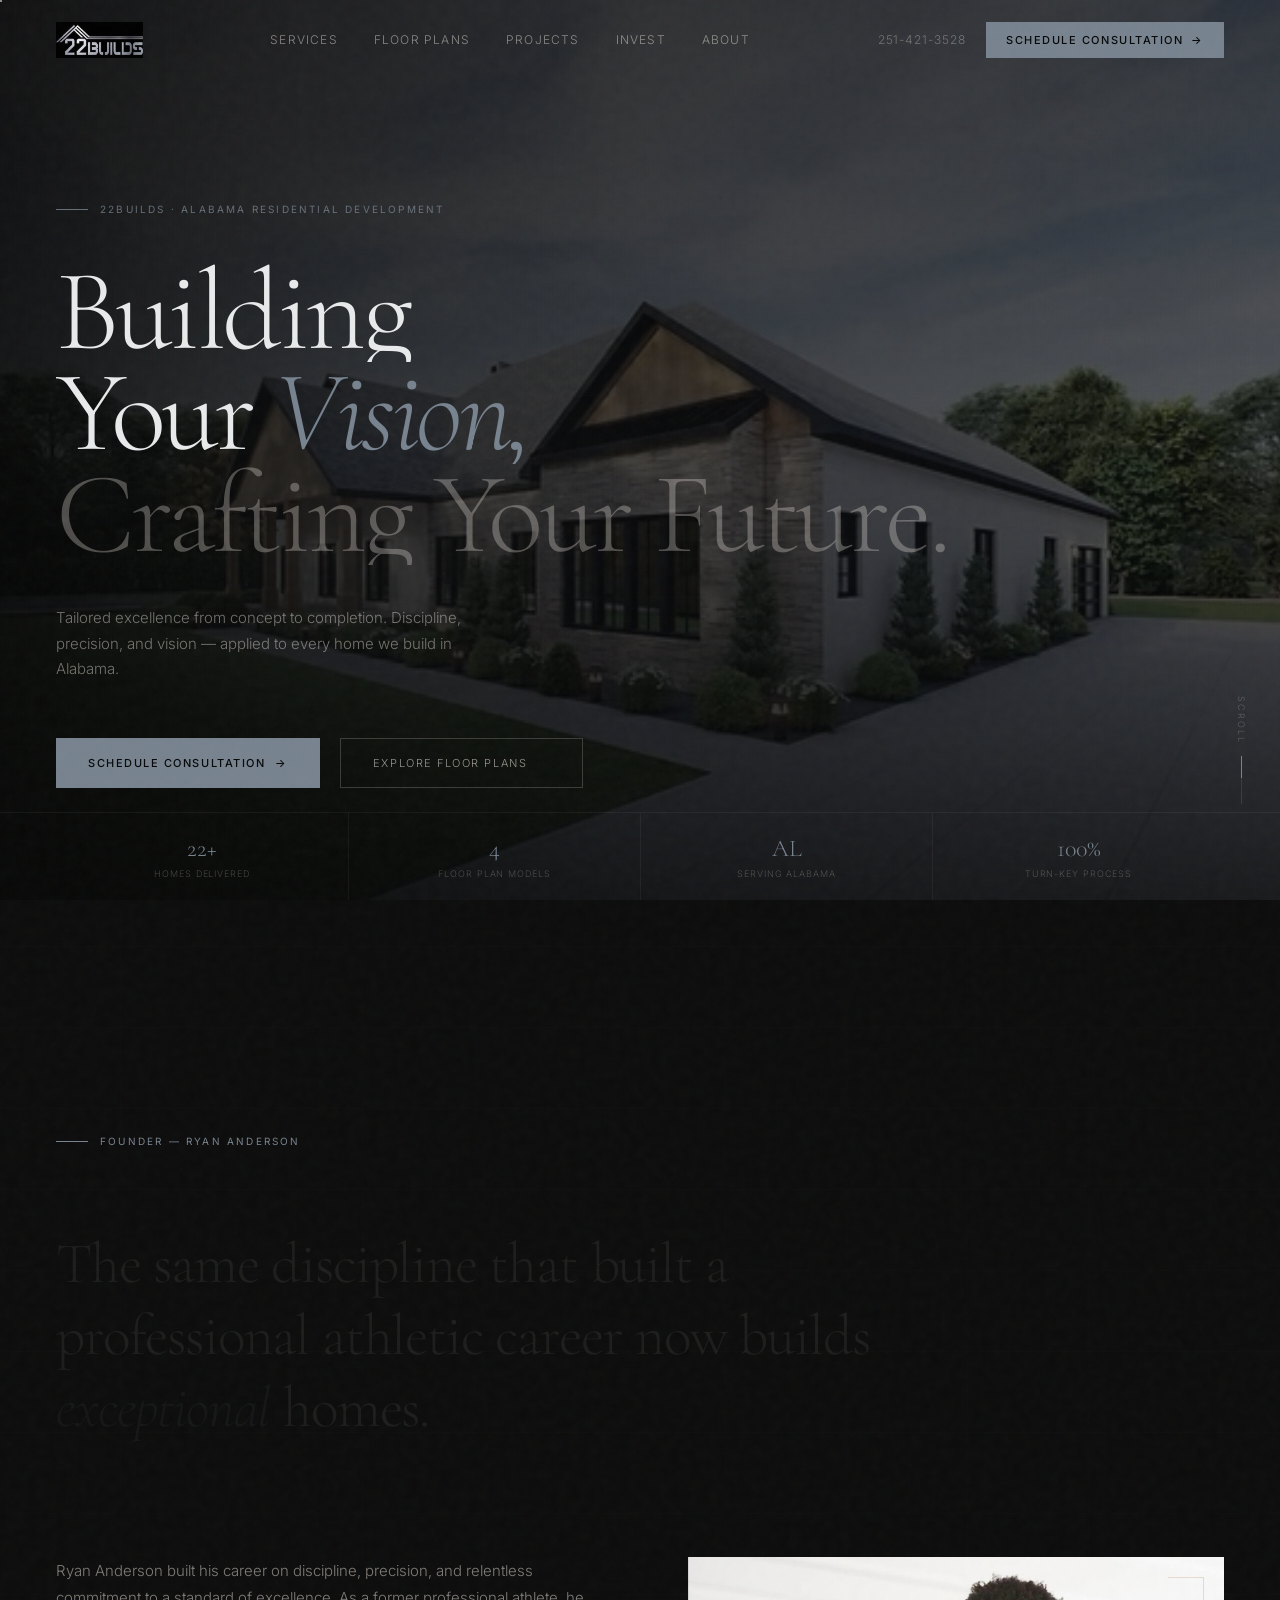
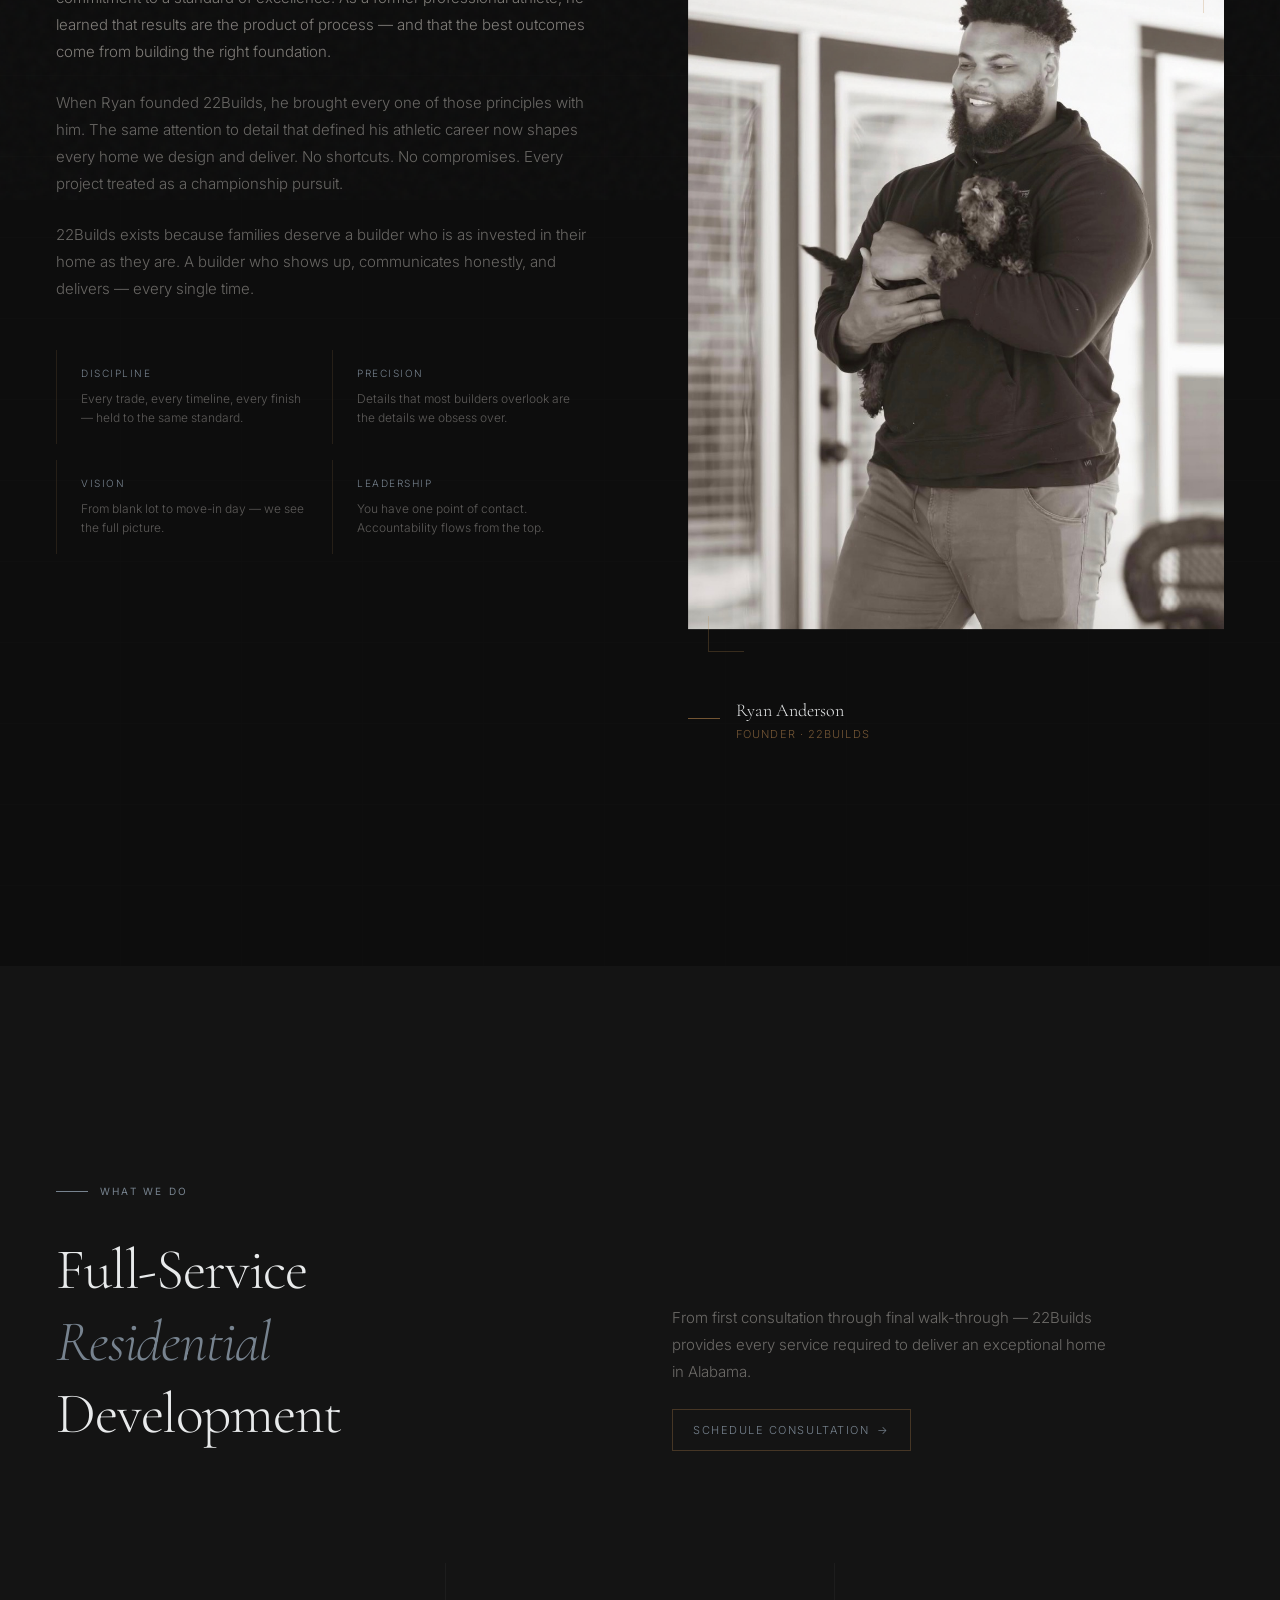
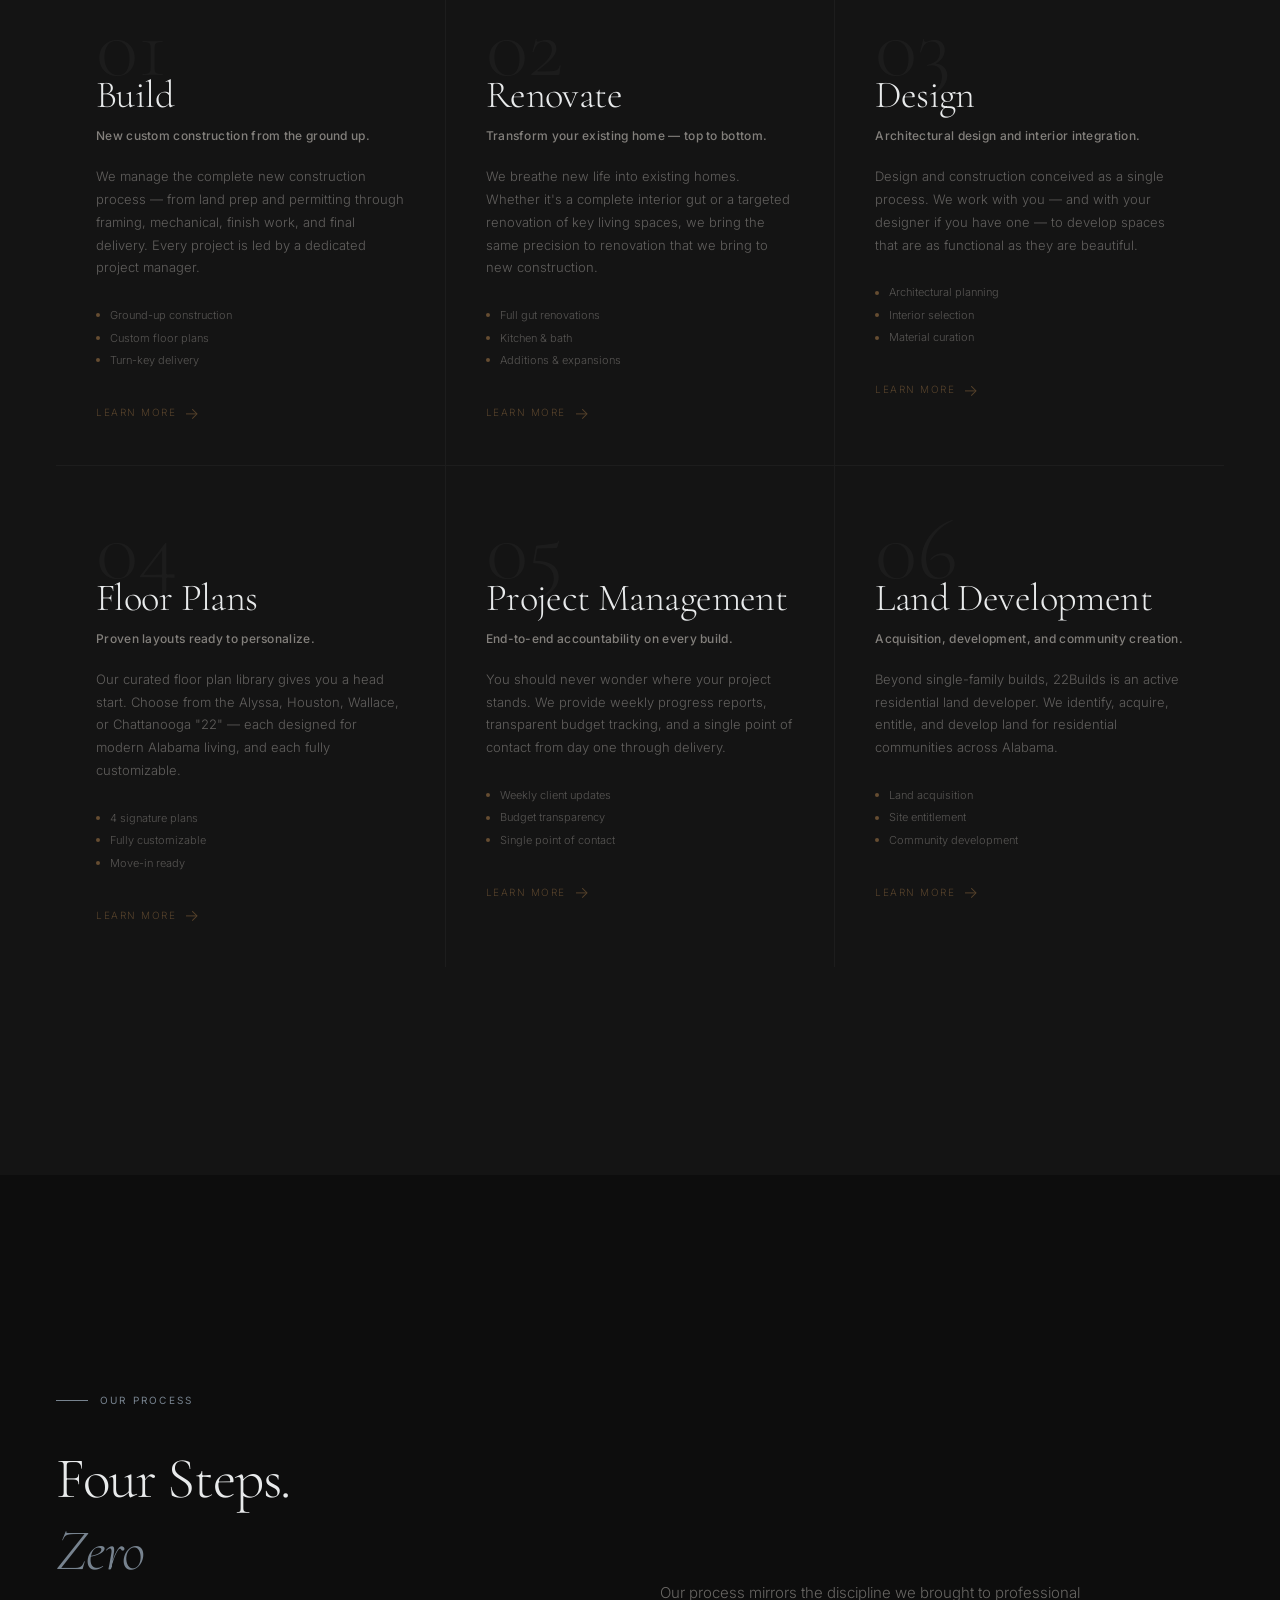
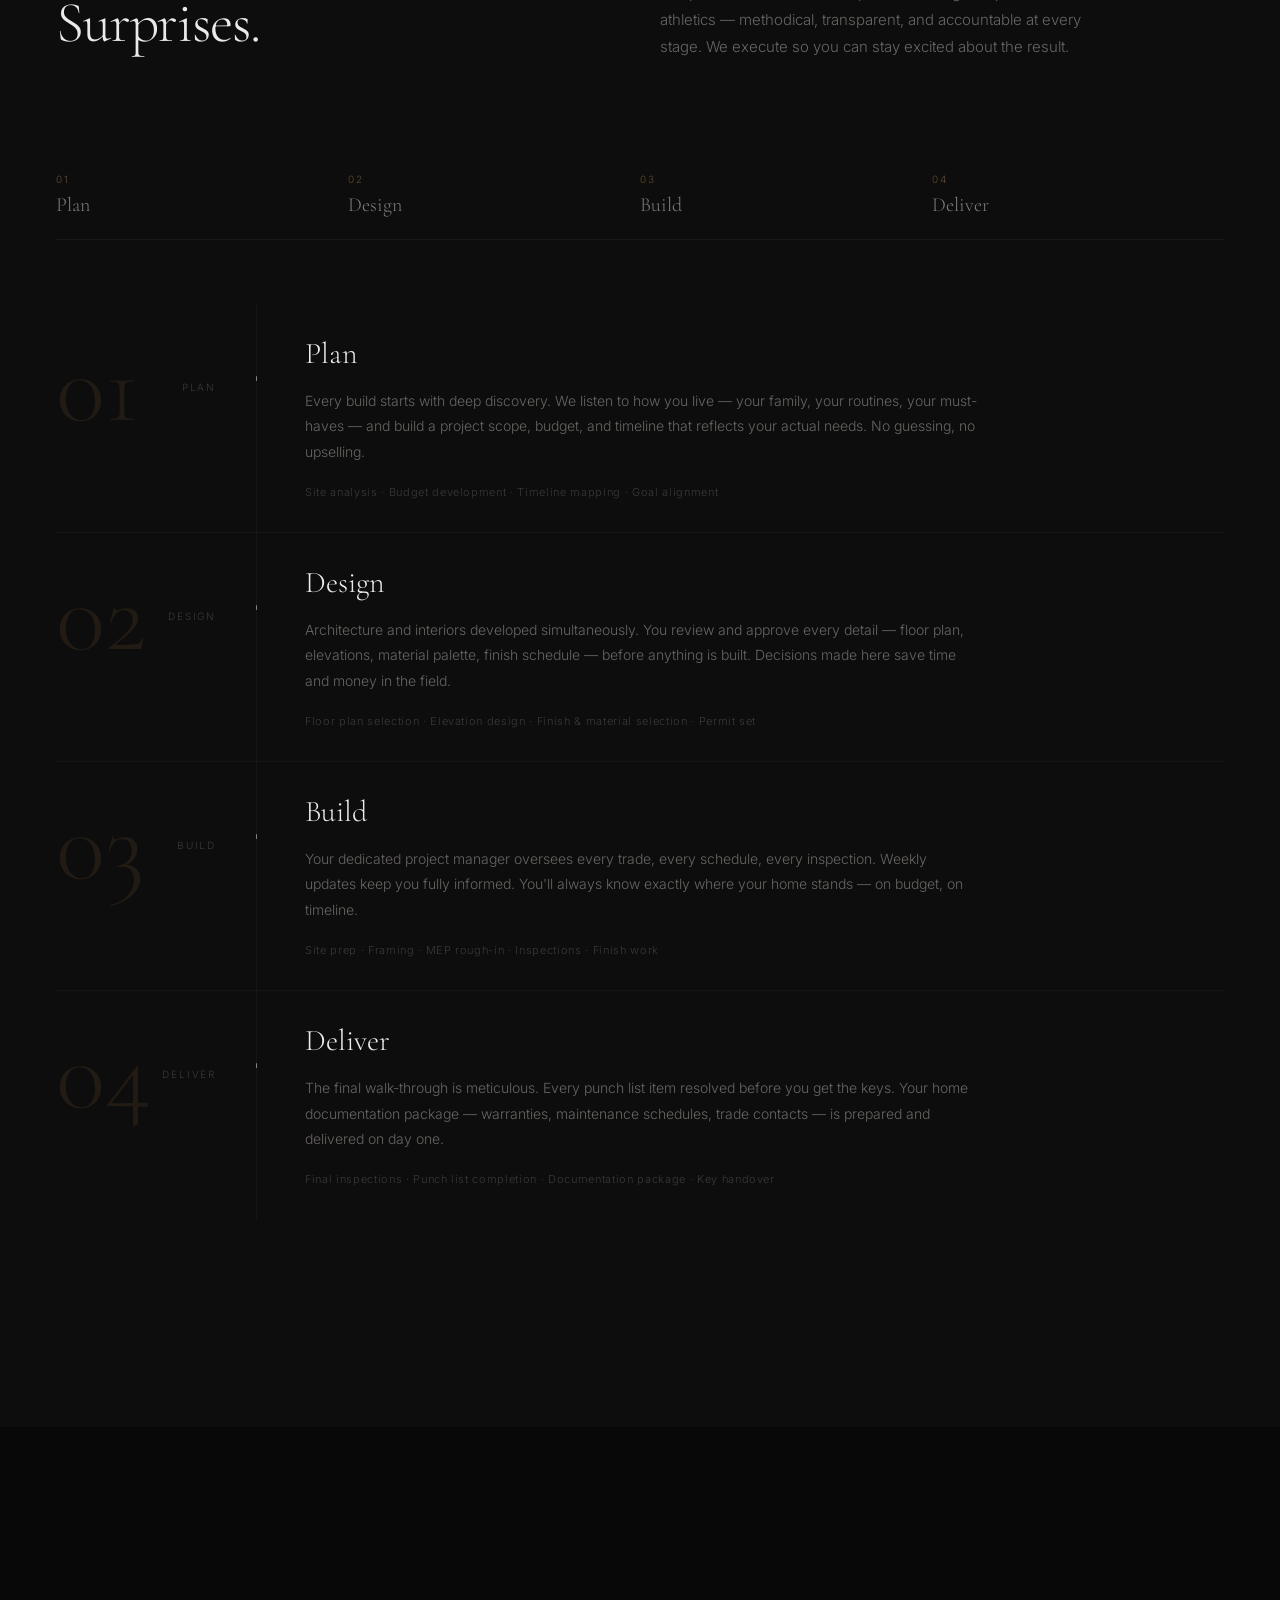
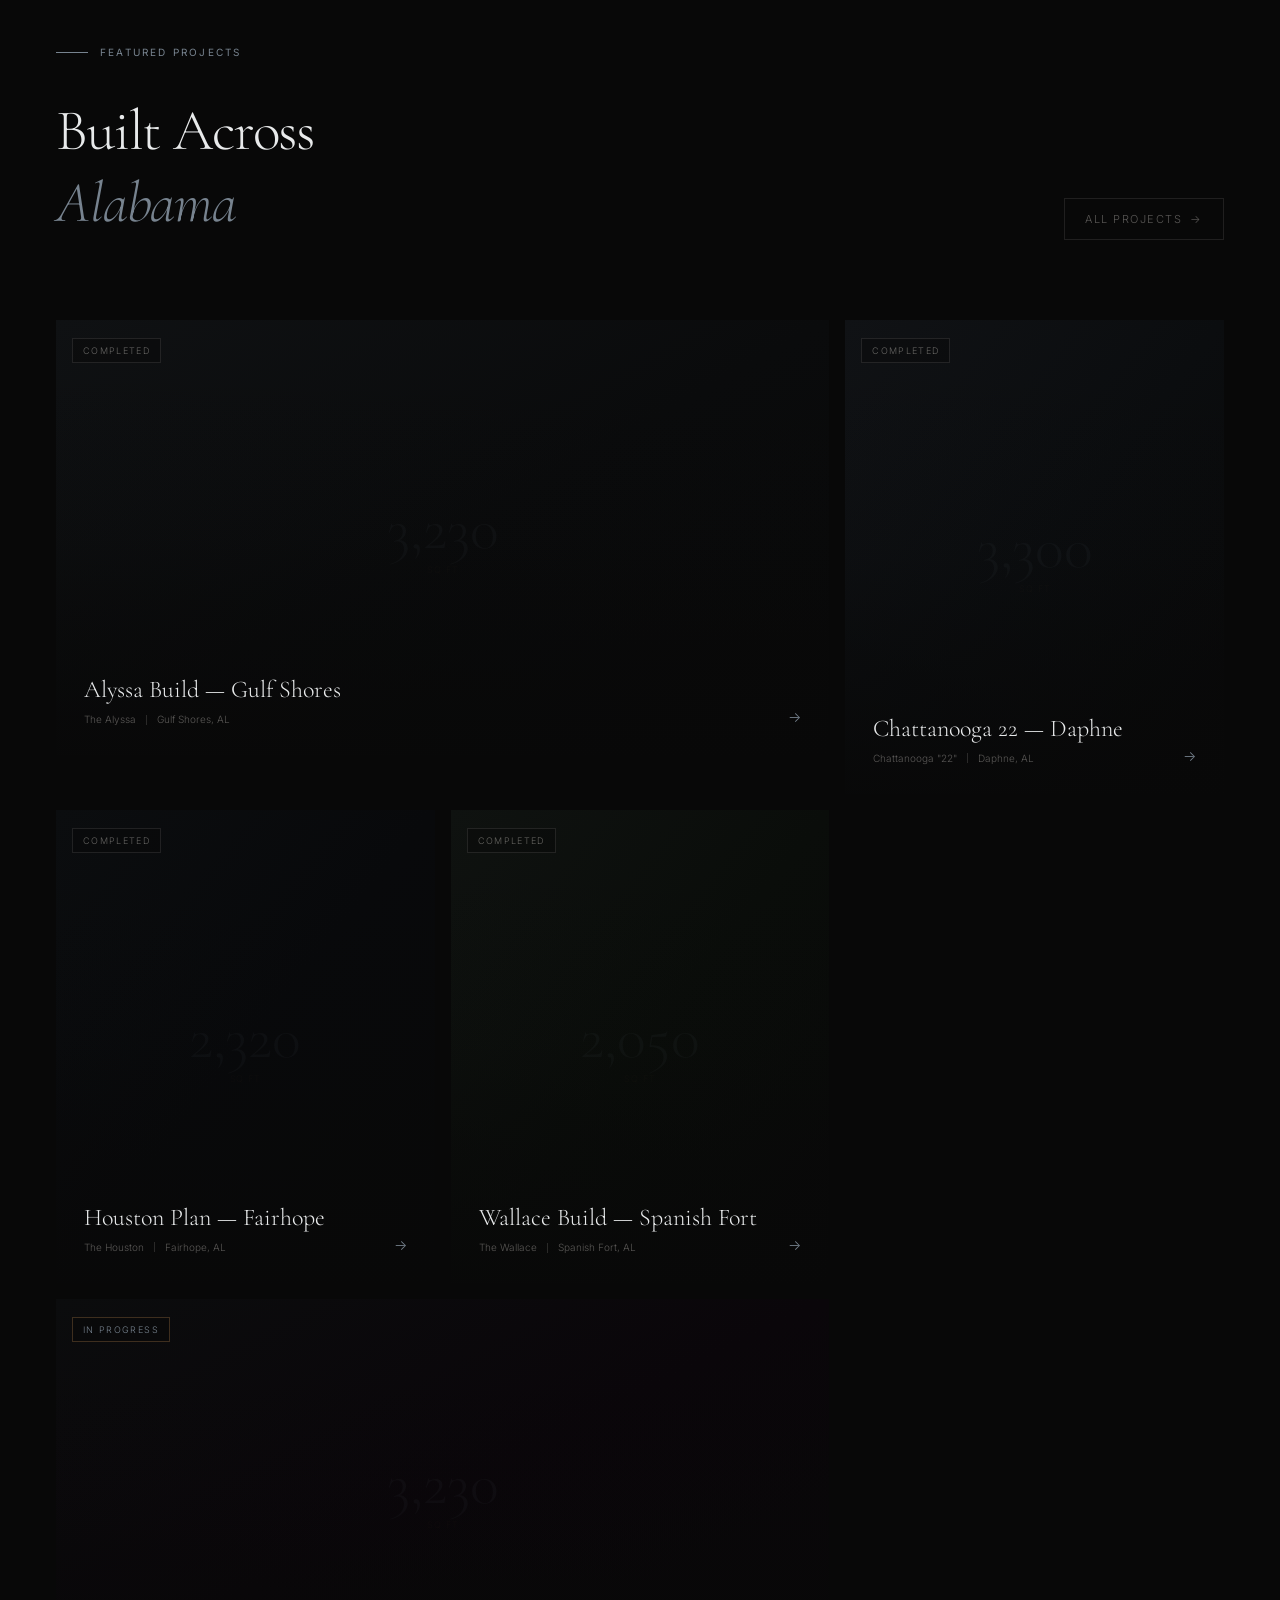
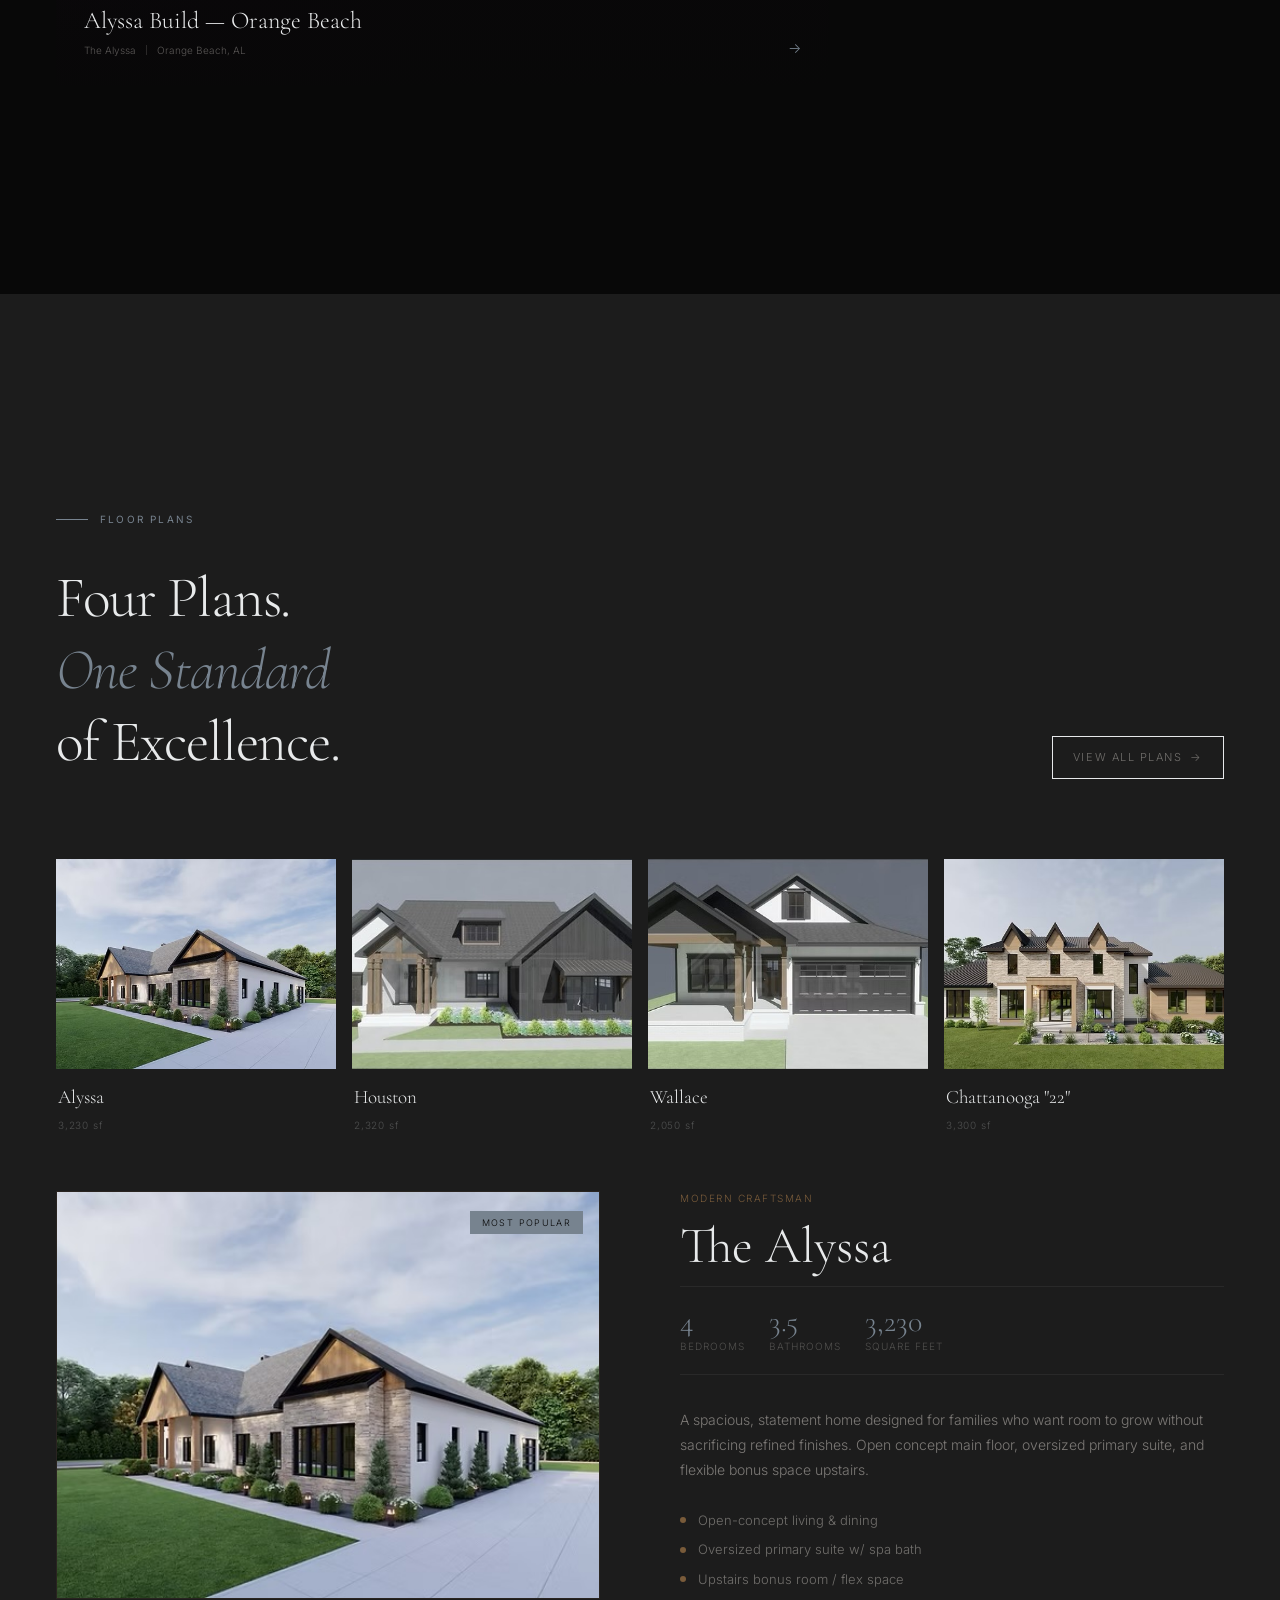
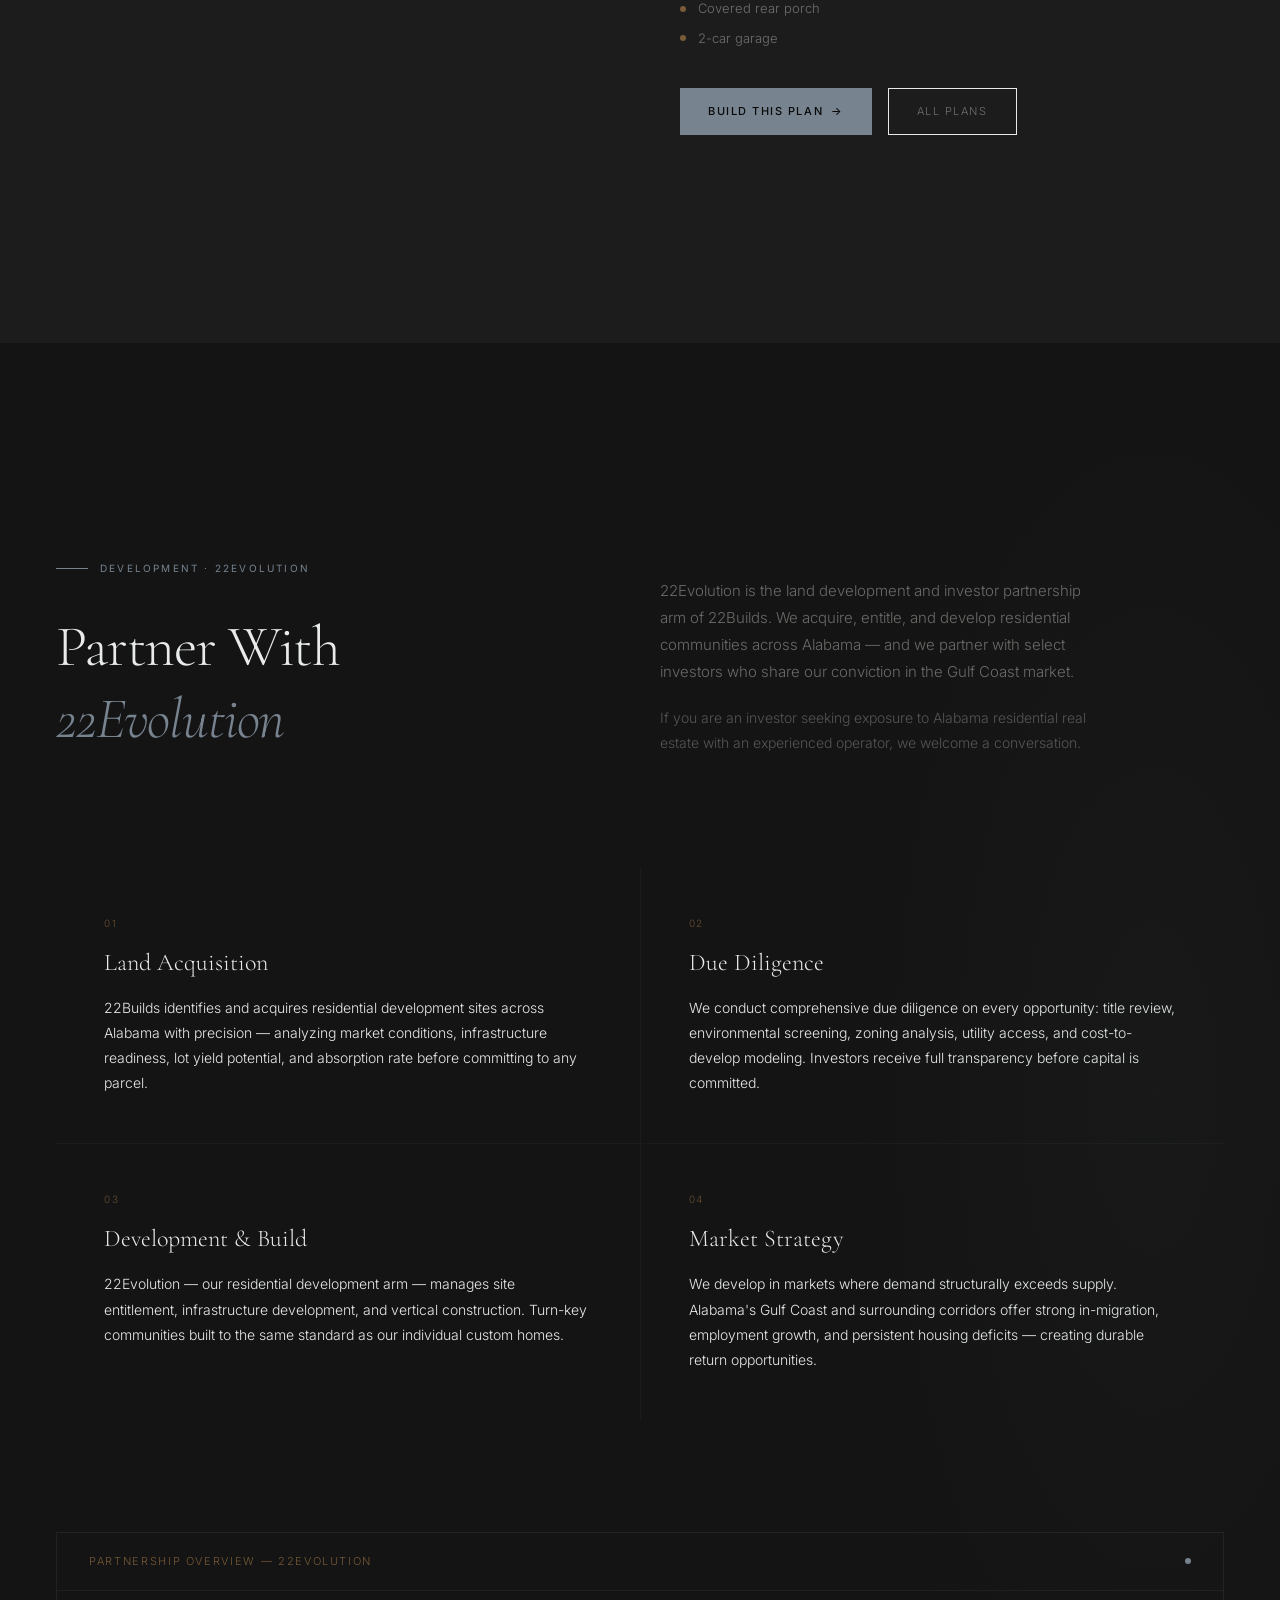
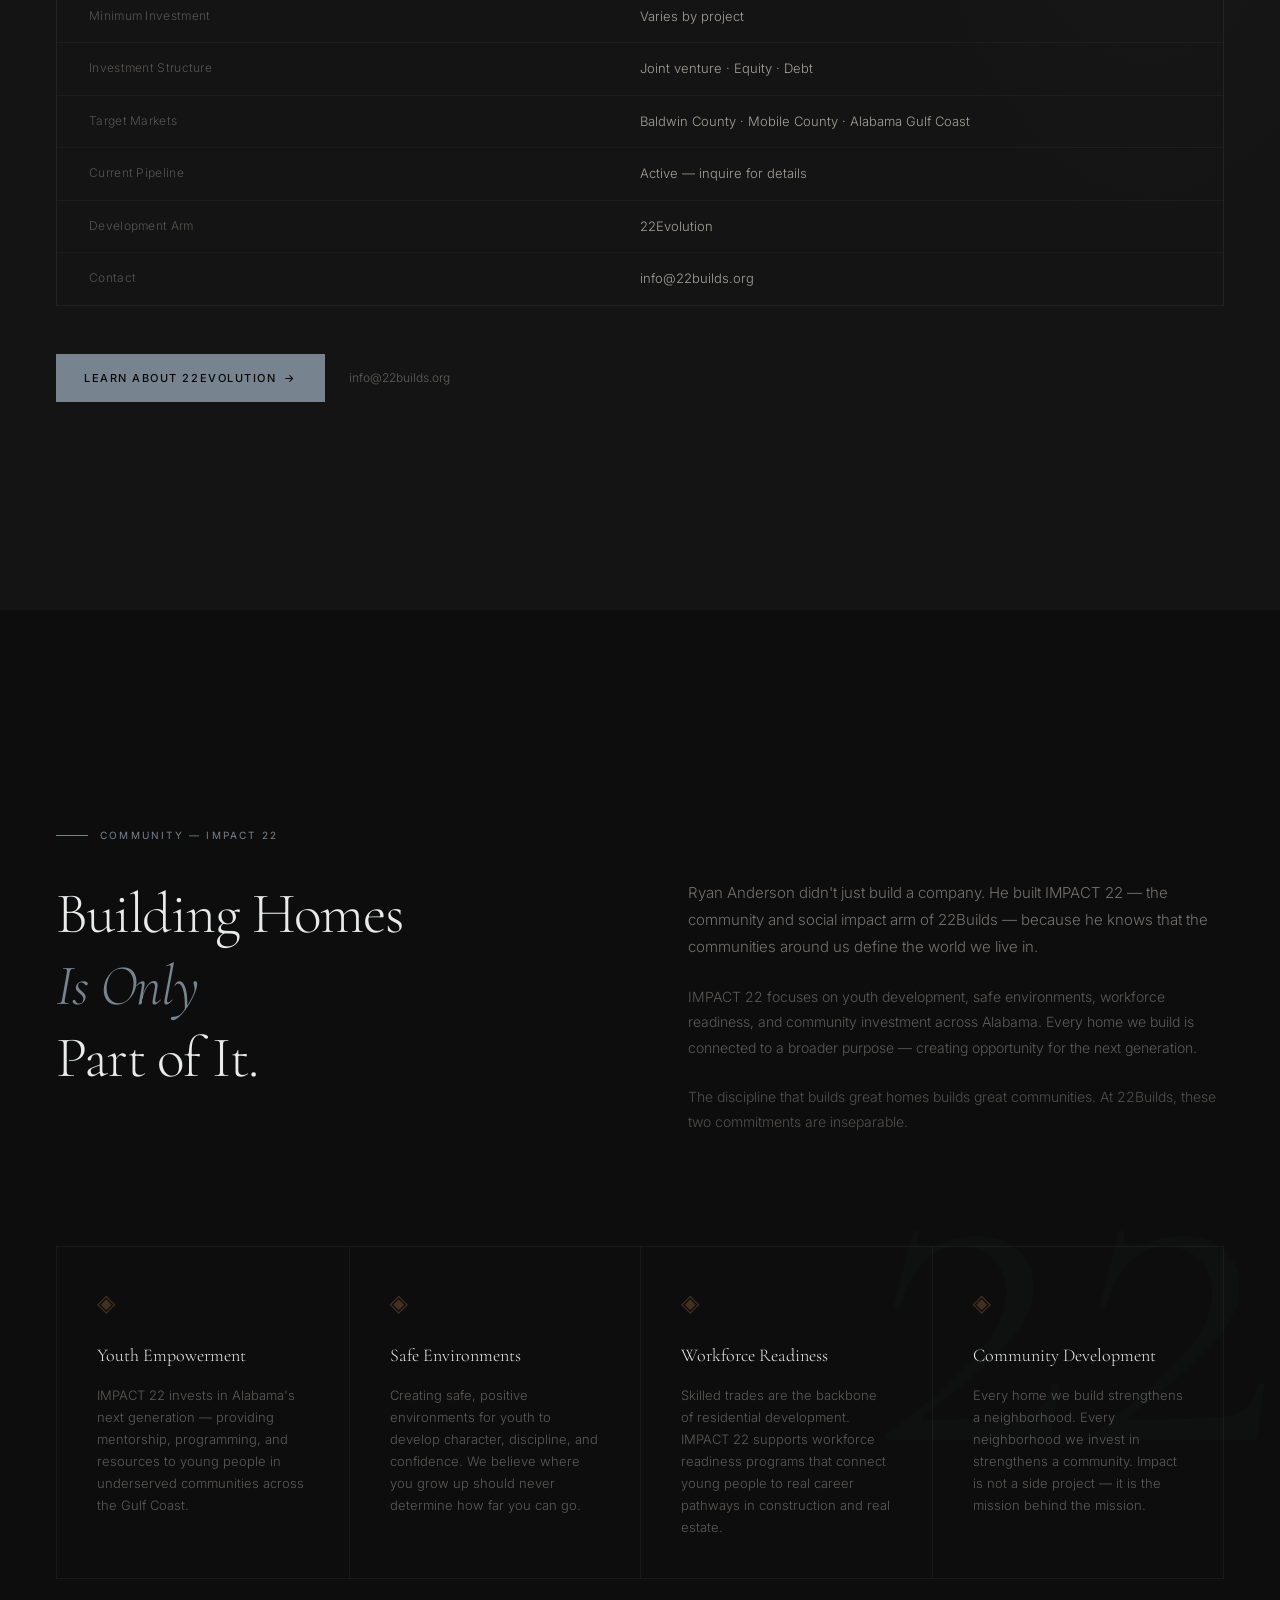
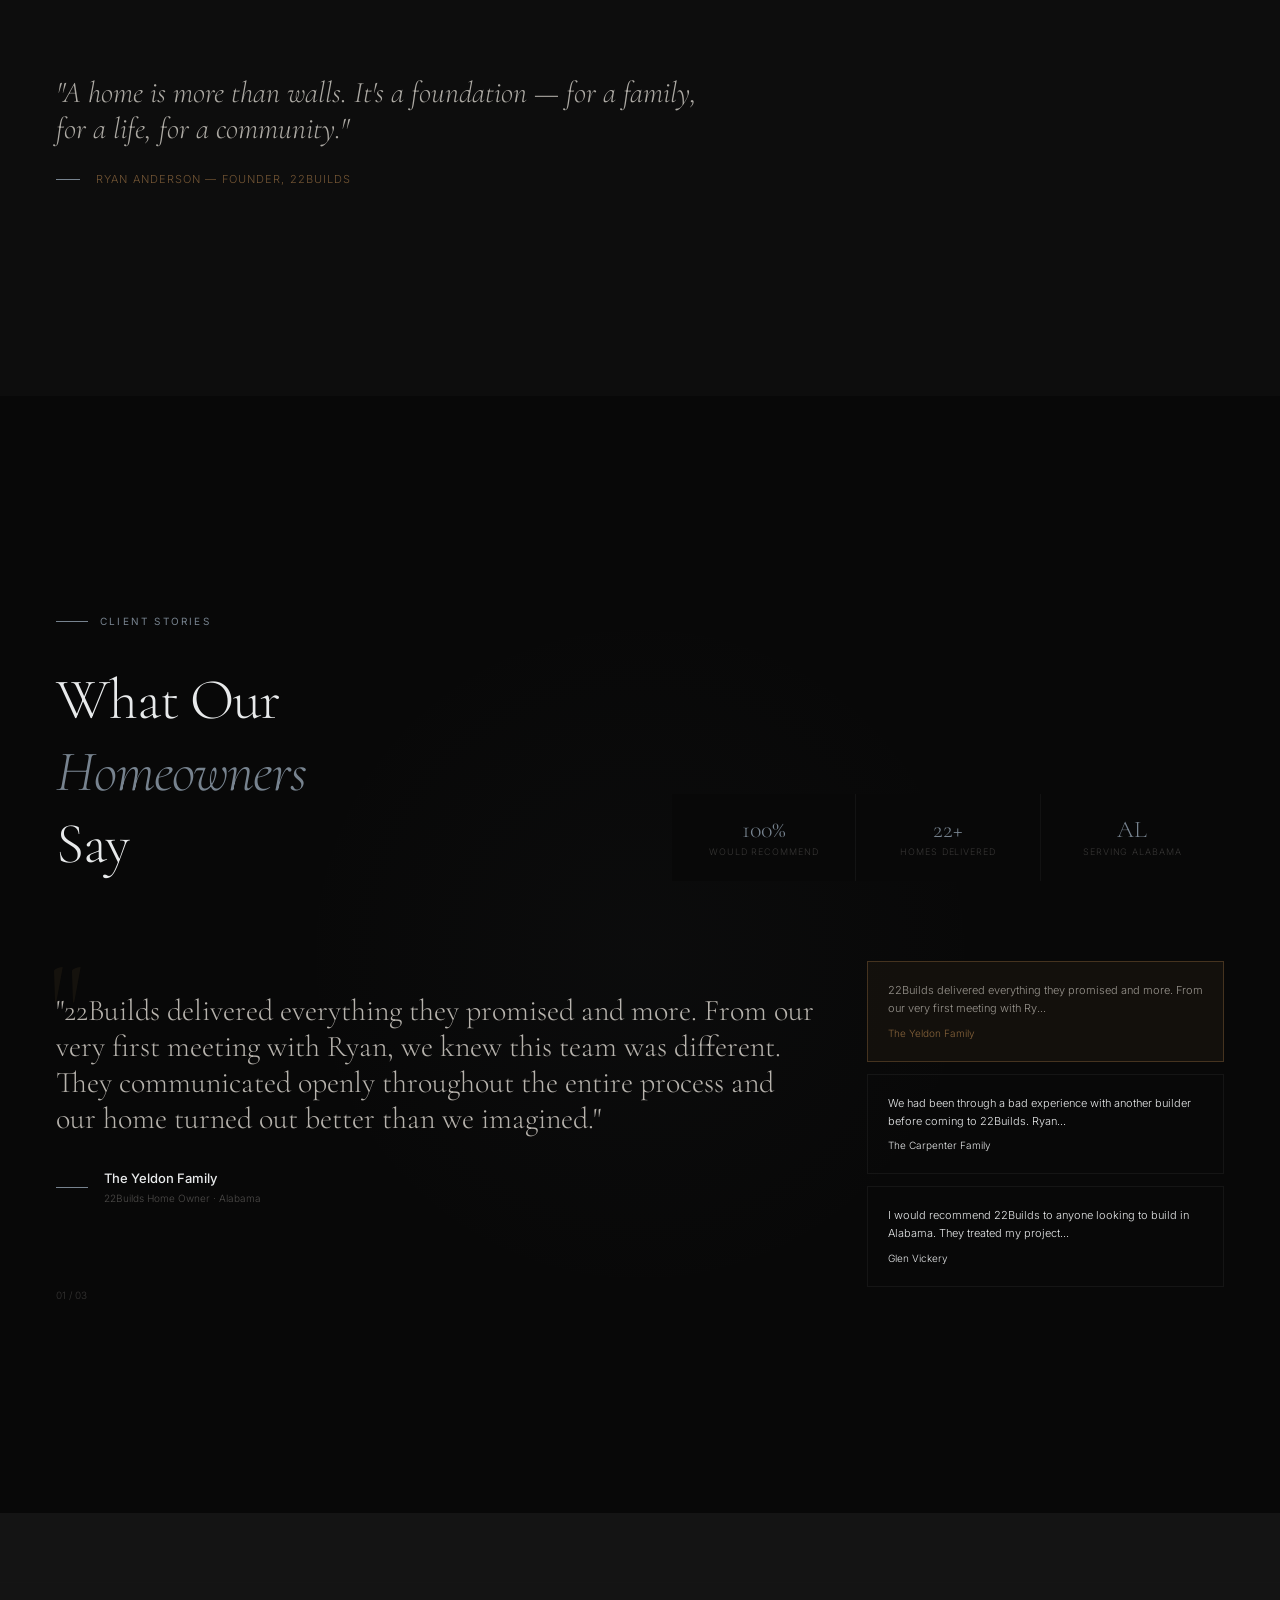
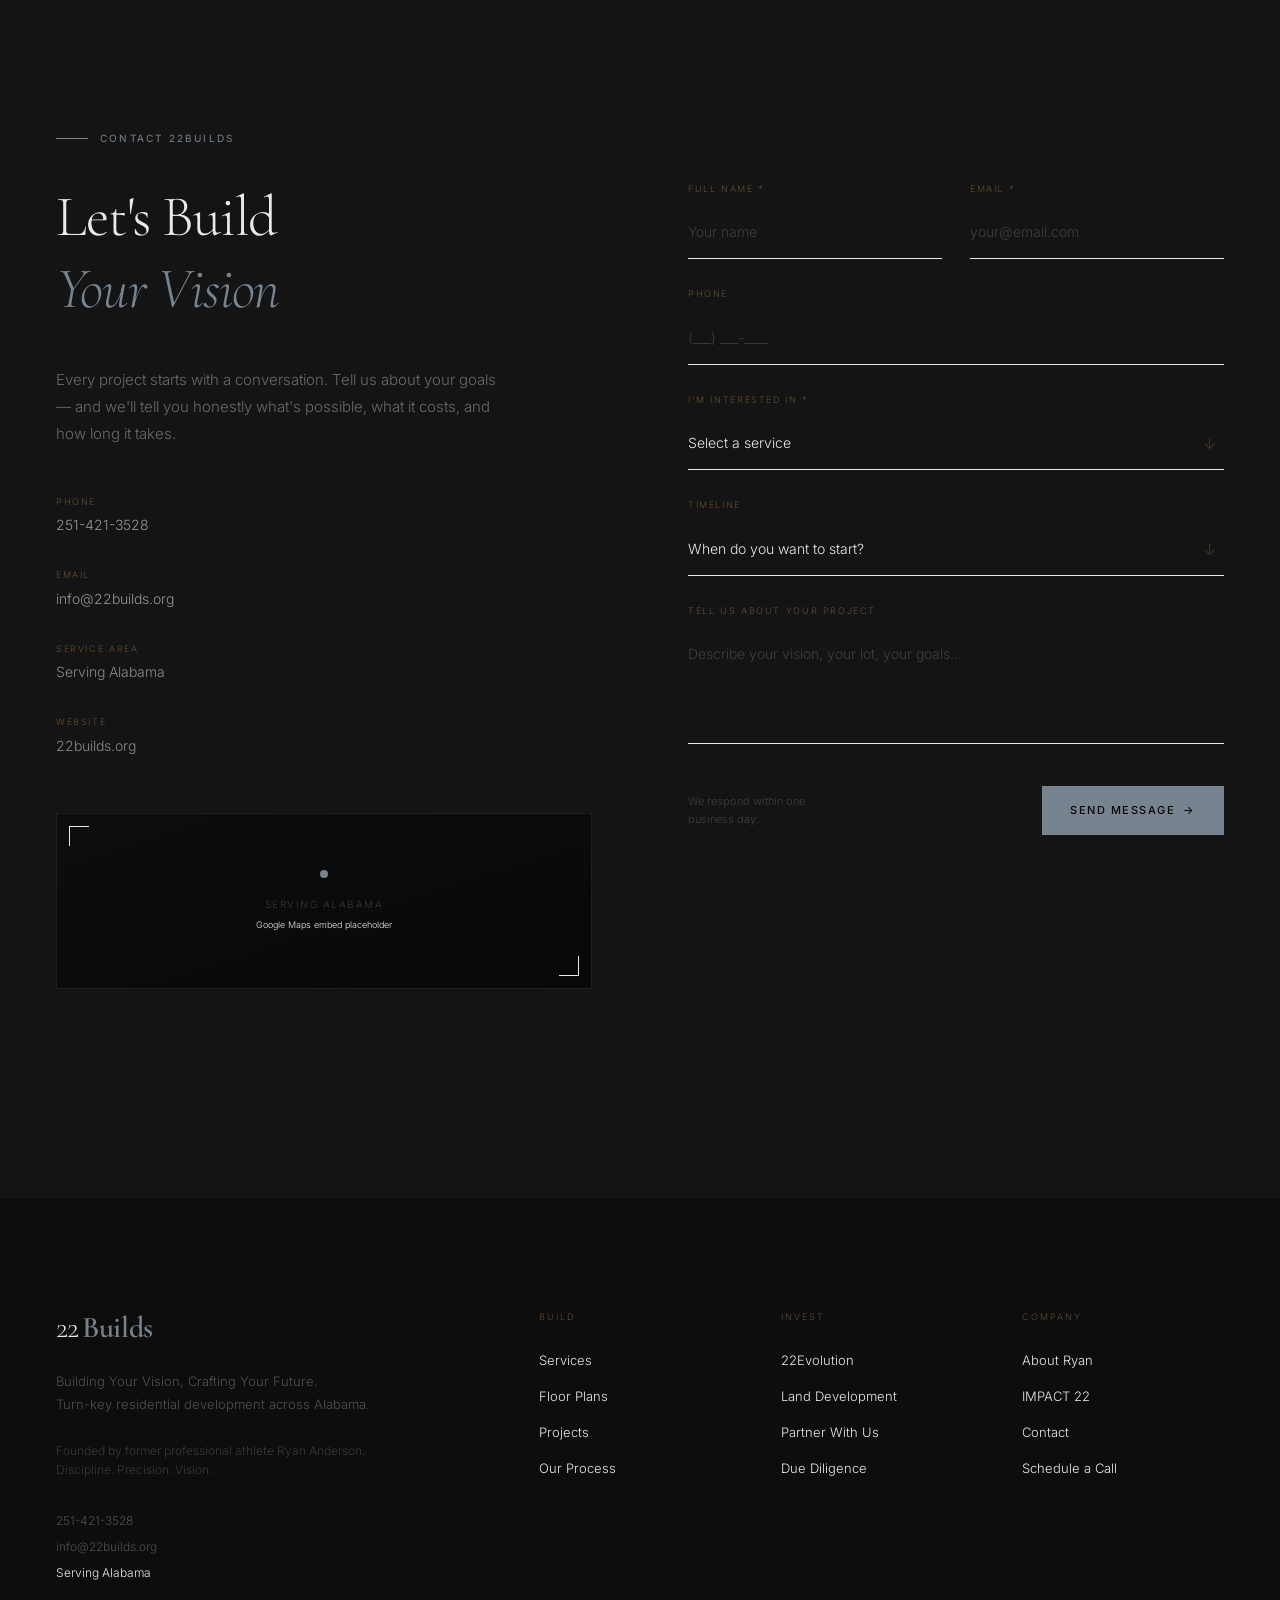
==== commit 7c1ef087: "Round 2: homepage founder photo, plan grid images, working project filters, renovation gallery" ====
--- a/index.html
+++ b/index.html
@@ -1,7 +1,7 @@
 <!DOCTYPE html><html lang="en"><head><meta charSet="utf-8"/><meta name="viewport" content="width=device-width, initial-scale=1"/><link rel="stylesheet" href="/_next/static/css/5307376fe7ae1b47.css" data-precedence="next"/><link rel="preload" as="script" fetchPriority="low" href="/_next/static/chunks/webpack-cb86a99cd2f791d1.js"/><title>22Builds — Building Your Vision. Crafting Your Future.</title><meta name="description" content="Turn-key residential development across Alabama. Custom homes, renovations, floor plans, and community-driven development. Founded by Ryan Anderson."/><meta name="keywords" content="custom home builder Alabama,Alabama residential development,luxury homes Baldwin County,custom homes Gulf Shores,new construction Alabama,22Builds Ryan Anderson,turn-key home builder Alabama"/><meta property="og:title" content="22Builds — Building Your Vision. Crafting Your Future."/><meta property="og:description" content="Turn-key residential development across Alabama."/><meta property="og:locale" content="en_US"/><meta property="og:type" content="website"/><meta name="twitter:card" content="summary_large_image"/><meta name="twitter:title" content="22Builds — Alabama Custom Home Builder"/><meta name="twitter:description" content="Turn-key residential development across Alabama."/><link rel="icon" type="image/png" href="/favicon.png"/></head><body class="bg-obsidian text-cream overflow-x-hidden"><div class="grain" aria-hidden="true"></div><div class="fixed top-0 left-0 z-[9998] pointer-events-none mix-blend-difference" style="will-change:opacity,transform;transform:none translateY(-100px) translateX(-50%) translateY(-50%)"><div class="w-2 h-2 rounded-full bg-gold"></div></div><div class="fixed top-0 left-0 z-[9997] pointer-events-none flex items-center justify-center" style="will-change:opacity;transform:none translateY(-100px) translateX(-50%) translateY(-50%)"><div class="absolute inset-0 rounded-full border border-gold" style="border-radius:50%;will-change:opacity,transform"></div></div><div class="fixed top-0 left-0 right-0 h-[1px] bg-gold z-[200] origin-left" style="transform:scaleX(0)"></div><nav class="fixed top-0 left-0 right-0 z-[100] transition-all duration-500 bg-transparent" style="will-change:transform"><div class="max-w-[1440px] mx-auto px-6 md:px-10 lg:px-14"><div class="flex items-center justify-between h-[70px] md:h-20"><a class="group flex items-center" data-cursor="default" href="/"><img src="/images/logo.jpg" alt="22Builds" style="height:36px;width:auto;display:block"/></a><div class="hidden lg:flex items-center gap-9"><a class="font-body text-[12px] tracking-[0.1em] uppercase text-cream/50 hover:text-cream link-underline transition-colors duration-300" data-cursor="hover" href="/services">Services</a><a class="font-body text-[12px] tracking-[0.1em] uppercase text-cream/50 hover:text-cream link-underline transition-colors duration-300" data-cursor="hover" href="/floor-plans">Floor Plans</a><a class="font-body text-[12px] tracking-[0.1em] uppercase text-cream/50 hover:text-cream link-underline transition-colors duration-300" data-cursor="hover" href="/projects">Projects</a><a class="font-body text-[12px] tracking-[0.1em] uppercase text-cream/50 hover:text-cream link-underline transition-colors duration-300" data-cursor="hover" href="/invest">Invest</a><a class="font-body text-[12px] tracking-[0.1em] uppercase text-cream/50 hover:text-cream link-underline transition-colors duration-300" data-cursor="hover" href="/about">About</a></div><div class="hidden lg:flex items-center gap-5"><a href="tel:2514213528" class="font-body text-[12px] tracking-[0.08em] text-cream/35 hover:text-cream transition-colors duration-300" data-cursor="hover">251-421-3528</a><a class="group flex items-center gap-2 font-body text-[11px] font-medium tracking-[0.14em] uppercase text-obsidian bg-bronze px-5 py-2.5 hover:bg-bronze-light transition-colors duration-300" data-cursor="hover" href="/contact"><span>Schedule Consultation</span><span class="group-hover:translate-x-0.5 transition-transform duration-200">→</span></a></div><button class="lg:hidden w-8 h-8 flex flex-col justify-center gap-[5px]" aria-label="Toggle menu" data-cursor="hover"><span class="block w-full h-px bg-cream" style="will-change:transform"></span><span class="block w-2/3 h-px bg-bronze" style="will-change:opacity"></span><span class="block w-full h-px bg-cream" style="will-change:transform"></span></button></div></div></nav><main><section class="relative w-full h-screen min-h-[680px] overflow-hidden bg-obsidian flex items-center"><div class="h-bg absolute inset-0 will-change-transform" style="transform:none translateY(0%) translateY(0px) scale(1)"><div class="w-full h-full" style="background:linear-gradient(135deg, #08090B 0%, #0C0E10 30%, #0B0D0F 65%, #080808 100%)"><img src="/images/alyssa-1.jpg" alt="The Alyssa — custom home by 22Builds" class="absolute inset-0 w-full h-full object-cover" style="opacity:0.45;filter:saturate(0.85) contrast(1.05)"/><div class="absolute inset-0" style="background-image:repeating-linear-gradient(0deg,   transparent, transparent 100px, rgba(119,131,143,0.025) 100px, rgba(119,131,143,0.025) 101px),
               repeating-linear-gradient(90deg,  transparent, transparent 100px, rgba(119,131,143,0.015) 100px, rgba(119,131,143,0.015) 101px)"></div><div class="absolute inset-0" style="background:radial-gradient(ellipse 60% 60% at 65% 50%, rgba(119,131,143,0.06) 0%, transparent 70%)"></div></div></div><div class="absolute inset-0 bg-gradient-to-r from-obsidian/85 via-obsidian/40 to-obsidian/20 z-10"></div><div class="absolute inset-0 bg-gradient-to-t from-obsidian/70 via-transparent to-obsidian/30 z-10"></div><div class="absolute pointer-events-none z-10 rounded-full" style="width:700px;height:700px;background:radial-gradient(circle, rgba(119,131,143,0.045) 0%, transparent 65%);transform:translateX(50%) translateY(50%) translateX(-50%) translateY(-50%)"></div><div class="relative z-20 w-full max-w-[1440px] mx-auto px-6 md:px-10 lg:px-14 pt-20" style="opacity:1;transform:translateY(0%)"><div class="h-tag overline-tag mb-9 md:mb-11">22Builds · Alabama Residential Development</div><h1 class="mb-8 md:mb-10"><div class="overflow-hidden"><div class="h-line-1 font-display text-hero font-light text-cream leading-[0.88]">Building</div></div><div class="overflow-hidden"><div class="h-line-2 font-display text-hero font-light text-cream leading-[0.88] flex items-baseline gap-3 md:gap-5"><span>Your</span><span class="italic text-bronze">Vision,</span></div></div><div class="overflow-hidden"><div class="h-line-3 font-display text-hero font-extralight text-cream/30 leading-[0.88]">Crafting Your Future.</div></div></h1><p class="h-sub font-body text-[15px] font-light text-cream/45 max-w-[420px] leading-[1.7] mb-10 md:mb-14">Tailored excellence from concept to completion. Discipline, precision, and vision — applied to every home we build in Alabama.</p><div class="flex flex-col sm:flex-row gap-4 sm:gap-5"><a class="h-cta group inline-flex items-center gap-2.5 font-body text-[11px] font-medium tracking-[0.14em] uppercase text-obsidian bg-bronze px-8 py-4 hover:bg-bronze-light transition-colors duration-300" data-cursor="enter" href="/contact"><span>Schedule Consultation</span><span class="group-hover:translate-x-1 transition-transform duration-300">→</span></a><a class="h-cta group inline-flex items-center gap-2.5 font-body text-[11px] font-light tracking-[0.14em] uppercase text-cream/60 border border-cream/20 px-8 py-4 hover:border-bronze/40 hover:text-cream transition-all duration-400" data-cursor="explore" href="/floor-plans"><span>Explore Floor Plans</span><span class="opacity-0 group-hover:opacity-100 group-hover:translate-x-1 transition-all duration-300">→</span></a></div></div><div class="h-stat absolute bottom-0 left-0 right-0 z-20 border-t border-white/[0.05]" style="opacity:1"><div class="max-w-[1440px] mx-auto px-6 md:px-10 lg:px-14"><div class="grid grid-cols-4 divide-x divide-white/[0.05]"><div class="h-stat py-5 flex flex-col items-center gap-0.5 px-3"><span class="stat-num text-xl md:text-2xl">22+</span><span class="font-body text-[9px] tracking-[0.1em] uppercase text-cream/25">Homes Delivered</span></div><div class="h-stat py-5 flex flex-col items-center gap-0.5 px-3"><span class="stat-num text-xl md:text-2xl">4</span><span class="font-body text-[9px] tracking-[0.1em] uppercase text-cream/25">Floor Plan Models</span></div><div class="h-stat py-5 flex flex-col items-center gap-0.5 px-3"><span class="stat-num text-xl md:text-2xl">AL</span><span class="font-body text-[9px] tracking-[0.1em] uppercase text-cream/25">Serving Alabama</span></div><div class="h-stat py-5 flex flex-col items-center gap-0.5 px-3"><span class="stat-num text-xl md:text-2xl">100%</span><span class="font-body text-[9px] tracking-[0.1em] uppercase text-cream/25">Turn-Key Process</span></div></div></div></div><div class="absolute right-8 bottom-24 hidden md:flex flex-col items-center gap-3 z-20"><span class="font-body text-[9px] tracking-[0.22em] uppercase text-cream/25 [writing-mode:vertical-rl]">Scroll</span><div class="w-px h-12 bg-white/10 relative overflow-hidden"><div class="absolute top-0 left-0 w-full bg-bronze" style="height:45%;will-change:transform"></div></div></div></section><section class="relative py-36 md:py-56 bg-pitch overflow-hidden"><div class="absolute inset-0 opacity-[0.018]" style="background-image:repeating-linear-gradient(0deg, transparent, transparent 80px, rgba(119,131,143,0.8) 80px, rgba(119,131,143,0.8) 81px),
-          repeating-linear-gradient(90deg, transparent, transparent 120px, rgba(119,131,143,0.5) 120px, rgba(119,131,143,0.5) 121px)"></div><div class="relative z-10 max-w-[1440px] mx-auto px-6 md:px-10 lg:px-14"><div class="overline-tag mb-16 md:mb-20" style="opacity:1">Founder — Ryan Anderson</div><div class="max-w-4xl mb-20 md:mb-28"><h2 class="font-display text-section font-light leading-tight text-cream/90"><span class="inline-block mr-[0.22em] " style="opacity:0.08;transform:none">The</span><span class="inline-block mr-[0.22em] " style="opacity:0.08;transform:none">same</span><span class="inline-block mr-[0.22em] " style="opacity:0.08;transform:none">discipline</span><span class="inline-block mr-[0.22em] " style="opacity:0.08;transform:none">that</span><span class="inline-block mr-[0.22em] " style="opacity:0.08;transform:none">built</span><span class="inline-block mr-[0.22em] " style="opacity:0.08;transform:none">a</span><span class="inline-block mr-[0.22em] " style="opacity:0.08;transform:none">professional</span><span class="inline-block mr-[0.22em] " style="opacity:0.08;transform:none">athletic</span><span class="inline-block mr-[0.22em] " style="opacity:0.08;transform:none">career</span><span class="inline-block mr-[0.22em] " style="opacity:0.08;transform:none">now</span><span class="inline-block mr-[0.22em] " style="opacity:0.08;transform:none">builds</span><span class="inline-block mr-[0.22em] italic text-bronze" style="opacity:0.08;transform:none">exceptional</span><span class="inline-block mr-[0.22em] " style="opacity:0.08;transform:none">homes.</span></h2></div><div class="grid grid-cols-1 lg:grid-cols-2 gap-16 lg:gap-24 items-start"><div style="opacity:1;transform:none"><div class="space-y-6 mb-12"><p class="font-body text-[15px] font-light text-cream/50 leading-[1.8]">Ryan Anderson built his career on discipline, precision, and relentless commitment to a standard of excellence. As a former professional athlete, he learned that results are the product of process — and that the best outcomes come from building the right foundation.</p><p class="font-body text-[15px] font-light text-cream/40 leading-[1.8]">When Ryan founded 22Builds, he brought every one of those principles with him. The same attention to detail that defined his athletic career now shapes every home we design and deliver. No shortcuts. No compromises. Every project treated as a championship pursuit.</p><p class="font-body text-[15px] font-light text-cream/40 leading-[1.8]">22Builds exists because families deserve a builder who is as invested in their home as they are. A builder who shows up, communicates honestly, and delivers — every single time.</p></div><div class="grid grid-cols-2 gap-4"><div class="impact-card py-4 pr-2" style="opacity:1;transform:none"><p class="font-body text-[10px] tracking-[0.15em] uppercase text-bronze mb-2">Discipline</p><p class="font-body text-[12px] font-light text-cream/35 leading-relaxed">Every trade, every timeline, every finish — held to the same standard.</p></div><div class="impact-card py-4 pr-2" style="opacity:1;transform:none"><p class="font-body text-[10px] tracking-[0.15em] uppercase text-bronze mb-2">Precision</p><p class="font-body text-[12px] font-light text-cream/35 leading-relaxed">Details that most builders overlook are the details we obsess over.</p></div><div class="impact-card py-4 pr-2" style="opacity:1;transform:none"><p class="font-body text-[10px] tracking-[0.15em] uppercase text-bronze mb-2">Vision</p><p class="font-body text-[12px] font-light text-cream/35 leading-relaxed">From blank lot to move-in day — we see the full picture.</p></div><div class="impact-card py-4 pr-2" style="opacity:1;transform:none"><p class="font-body text-[10px] tracking-[0.15em] uppercase text-bronze mb-2">Leadership</p><p class="font-body text-[12px] font-light text-cream/35 leading-relaxed">You have one point of contact. Accountability flows from the top.</p></div></div></div><div class="relative" style="opacity:1;transform:none"><div class="relative aspect-[3/4] overflow-hidden"><div class="absolute inset-0 bg-gradient-to-br from-[#0F1113] via-[#090A0B] to-[#080808]" style="transform:translateY(-6%)"><div class="absolute inset-0 flex items-center justify-center opacity-[0.08]"><div class="text-center"><div class="font-display text-[10rem] font-thin text-bronze leading-none">22</div><div class="font-body text-xs tracking-[0.5em] text-bronze/60 mt-1">BUILDS</div></div></div><div class="absolute inset-0 flex items-end justify-start p-8"><div><p class="font-body text-[10px] tracking-[0.15em] uppercase text-cream/20 mb-1">Placeholder</p><p class="font-body text-[11px] text-cream/10">Ryan Anderson — Founder photo here</p></div></div></div><div class="absolute top-5 right-5 w-9 h-9 border-t border-r border-bronze/25 pointer-events-none z-10"></div><div class="absolute bottom-5 left-5 w-9 h-9 border-b border-l border-bronze/25 pointer-events-none z-10"></div></div><div class="mt-6 flex items-center gap-4"><div class="w-8 h-px bg-bronze/60"></div><div><p class="font-display text-lg font-light text-cream">Ryan Anderson</p><p class="font-body text-[11px] tracking-[0.1em] uppercase text-bronze/60 mt-0.5">Founder · 22Builds</p></div></div></div></div></div></section><section class="relative py-36 md:py-52 bg-charcoal overflow-hidden"><div class="max-w-[1440px] mx-auto px-6 md:px-10 lg:px-14"><div class="grid grid-cols-1 md:grid-cols-2 gap-10 md:gap-16 mb-20 md:mb-28"><div><div class="overline-tag mb-9" style="opacity:1">What We Do</div><h2 class="font-display text-section font-light text-cream leading-tight" style="opacity:1;transform:none">Full-Service<br/><span class="italic text-bronze">Residential</span><br/>Development</h2></div><div class="self-end" style="opacity:1;transform:none"><p class="font-body text-[15px] font-light text-cream/40 leading-[1.8] mb-6 max-w-md">From first consultation through final walk-through — 22Builds provides every service required to deliver an exceptional home in Alabama.</p><a class="group inline-flex items-center gap-2 font-body text-[11px] tracking-[0.14em] uppercase text-bronze border border-bronze/30 px-5 py-3 hover:bg-bronze/8 transition-all duration-300" data-cursor="hover" href="/contact">Schedule Consultation <span class="group-hover:translate-x-0.5 transition-transform">→</span></a></div></div><div class="grid grid-cols-1 md:grid-cols-2 lg:grid-cols-3 gap-px bg-white/[0.04]"><div class="group relative bg-charcoal p-9 md:p-10 overflow-hidden hover:bg-steel transition-colors duration-500" data-cursor="explore" style="opacity:1;transform:none"><div class="absolute top-0 left-0 h-px bg-bronze w-0 group-hover:w-full transition-all duration-600 ease-luxury"></div><div class="relative z-10"><span class="block font-display text-[5.5rem] font-thin text-cream/[0.04] group-hover:text-cream/[0.07] transition-colors duration-500 leading-none select-none -mb-4">01</span><h3 class="font-display text-card font-light text-cream mb-3 group-hover:text-bronze transition-colors duration-400">Build</h3><p class="font-body text-[12px] font-medium text-cream/50 mb-5 tracking-wide">New custom construction from the ground up.</p><p class="font-body text-[13px] font-light text-cream/35 leading-[1.75] mb-7 group-hover:text-cream/50 transition-colors duration-400">We manage the complete new construction process — from land prep and permitting through framing, mechanical, finish work, and final delivery. Every project is led by a dedicated project manager.</p><ul class="space-y-1.5 mb-8"><li class="flex items-center gap-2.5"><span class="w-1 h-1 rounded-full bg-bronze/50 flex-shrink-0"></span><span class="font-body text-[11px] font-light text-cream/30 group-hover:text-cream/45 transition-colors duration-400">Ground-up construction</span></li><li class="flex items-center gap-2.5"><span class="w-1 h-1 rounded-full bg-bronze/50 flex-shrink-0"></span><span class="font-body text-[11px] font-light text-cream/30 group-hover:text-cream/45 transition-colors duration-400">Custom floor plans</span></li><li class="flex items-center gap-2.5"><span class="w-1 h-1 rounded-full bg-bronze/50 flex-shrink-0"></span><span class="font-body text-[11px] font-light text-cream/30 group-hover:text-cream/45 transition-colors duration-400">Turn-key delivery</span></li></ul><div class="flex items-center gap-2 text-bronze/40 group-hover:text-bronze transition-colors duration-400"><span class="font-body text-[10px] tracking-[0.15em] uppercase">Learn More</span><span class="group-hover:translate-x-1.5 transition-transform duration-300">→</span></div></div></div><div class="group relative bg-charcoal p-9 md:p-10 overflow-hidden hover:bg-steel transition-colors duration-500" data-cursor="explore" style="opacity:1;transform:none"><div class="absolute top-0 left-0 h-px bg-bronze w-0 group-hover:w-full transition-all duration-600 ease-luxury"></div><div class="relative z-10"><span class="block font-display text-[5.5rem] font-thin text-cream/[0.04] group-hover:text-cream/[0.07] transition-colors duration-500 leading-none select-none -mb-4">02</span><h3 class="font-display text-card font-light text-cream mb-3 group-hover:text-bronze transition-colors duration-400">Renovate</h3><p class="font-body text-[12px] font-medium text-cream/50 mb-5 tracking-wide">Transform your existing home — top to bottom.</p><p class="font-body text-[13px] font-light text-cream/35 leading-[1.75] mb-7 group-hover:text-cream/50 transition-colors duration-400">We breathe new life into existing homes. Whether it&#x27;s a complete interior gut or a targeted renovation of key living spaces, we bring the same precision to renovation that we bring to new construction.</p><ul class="space-y-1.5 mb-8"><li class="flex items-center gap-2.5"><span class="w-1 h-1 rounded-full bg-bronze/50 flex-shrink-0"></span><span class="font-body text-[11px] font-light text-cream/30 group-hover:text-cream/45 transition-colors duration-400">Full gut renovations</span></li><li class="flex items-center gap-2.5"><span class="w-1 h-1 rounded-full bg-bronze/50 flex-shrink-0"></span><span class="font-body text-[11px] font-light text-cream/30 group-hover:text-cream/45 transition-colors duration-400">Kitchen &amp; bath</span></li><li class="flex items-center gap-2.5"><span class="w-1 h-1 rounded-full bg-bronze/50 flex-shrink-0"></span><span class="font-body text-[11px] font-light text-cream/30 group-hover:text-cream/45 transition-colors duration-400">Additions &amp; expansions</span></li></ul><div class="flex items-center gap-2 text-bronze/40 group-hover:text-bronze transition-colors duration-400"><span class="font-body text-[10px] tracking-[0.15em] uppercase">Learn More</span><span class="group-hover:translate-x-1.5 transition-transform duration-300">→</span></div></div></div><div class="group relative bg-charcoal p-9 md:p-10 overflow-hidden hover:bg-steel transition-colors duration-500" data-cursor="explore" style="opacity:1;transform:none"><div class="absolute top-0 left-0 h-px bg-bronze w-0 group-hover:w-full transition-all duration-600 ease-luxury"></div><div class="relative z-10"><span class="block font-display text-[5.5rem] font-thin text-cream/[0.04] group-hover:text-cream/[0.07] transition-colors duration-500 leading-none select-none -mb-4">03</span><h3 class="font-display text-card font-light text-cream mb-3 group-hover:text-bronze transition-colors duration-400">Design</h3><p class="font-body text-[12px] font-medium text-cream/50 mb-5 tracking-wide">Architectural design and interior integration.</p><p class="font-body text-[13px] font-light text-cream/35 leading-[1.75] mb-7 group-hover:text-cream/50 transition-colors duration-400">Design and construction conceived as a single process. We work with you — and with your designer if you have one — to develop spaces that are as functional as they are beautiful.</p><ul class="space-y-1.5 mb-8"><li class="flex items-center gap-2.5"><span class="w-1 h-1 rounded-full bg-bronze/50 flex-shrink-0"></span><span class="font-body text-[11px] font-light text-cream/30 group-hover:text-cream/45 transition-colors duration-400">Architectural planning</span></li><li class="flex items-center gap-2.5"><span class="w-1 h-1 rounded-full bg-bronze/50 flex-shrink-0"></span><span class="font-body text-[11px] font-light text-cream/30 group-hover:text-cream/45 transition-colors duration-400">Interior selection</span></li><li class="flex items-center gap-2.5"><span class="w-1 h-1 rounded-full bg-bronze/50 flex-shrink-0"></span><span class="font-body text-[11px] font-light text-cream/30 group-hover:text-cream/45 transition-colors duration-400">Material curation</span></li></ul><div class="flex items-center gap-2 text-bronze/40 group-hover:text-bronze transition-colors duration-400"><span class="font-body text-[10px] tracking-[0.15em] uppercase">Learn More</span><span class="group-hover:translate-x-1.5 transition-transform duration-300">→</span></div></div></div><div class="group relative bg-charcoal p-9 md:p-10 overflow-hidden hover:bg-steel transition-colors duration-500" data-cursor="explore" style="opacity:1;transform:none"><div class="absolute top-0 left-0 h-px bg-bronze w-0 group-hover:w-full transition-all duration-600 ease-luxury"></div><div class="relative z-10"><span class="block font-display text-[5.5rem] font-thin text-cream/[0.04] group-hover:text-cream/[0.07] transition-colors duration-500 leading-none select-none -mb-4">04</span><h3 class="font-display text-card font-light text-cream mb-3 group-hover:text-bronze transition-colors duration-400">Floor Plans</h3><p class="font-body text-[12px] font-medium text-cream/50 mb-5 tracking-wide">Proven layouts ready to personalize.</p><p class="font-body text-[13px] font-light text-cream/35 leading-[1.75] mb-7 group-hover:text-cream/50 transition-colors duration-400">Our curated floor plan library gives you a head start. Choose from the Alyssa, Houston, Wallace, or Chattanooga &quot;22&quot; — each designed for modern Alabama living, and each fully customizable.</p><ul class="space-y-1.5 mb-8"><li class="flex items-center gap-2.5"><span class="w-1 h-1 rounded-full bg-bronze/50 flex-shrink-0"></span><span class="font-body text-[11px] font-light text-cream/30 group-hover:text-cream/45 transition-colors duration-400">4 signature plans</span></li><li class="flex items-center gap-2.5"><span class="w-1 h-1 rounded-full bg-bronze/50 flex-shrink-0"></span><span class="font-body text-[11px] font-light text-cream/30 group-hover:text-cream/45 transition-colors duration-400">Fully customizable</span></li><li class="flex items-center gap-2.5"><span class="w-1 h-1 rounded-full bg-bronze/50 flex-shrink-0"></span><span class="font-body text-[11px] font-light text-cream/30 group-hover:text-cream/45 transition-colors duration-400">Move-in ready</span></li></ul><div class="flex items-center gap-2 text-bronze/40 group-hover:text-bronze transition-colors duration-400"><span class="font-body text-[10px] tracking-[0.15em] uppercase">Learn More</span><span class="group-hover:translate-x-1.5 transition-transform duration-300">→</span></div></div></div><div class="group relative bg-charcoal p-9 md:p-10 overflow-hidden hover:bg-steel transition-colors duration-500" data-cursor="explore" style="opacity:1;transform:none"><div class="absolute top-0 left-0 h-px bg-bronze w-0 group-hover:w-full transition-all duration-600 ease-luxury"></div><div class="relative z-10"><span class="block font-display text-[5.5rem] font-thin text-cream/[0.04] group-hover:text-cream/[0.07] transition-colors duration-500 leading-none select-none -mb-4">05</span><h3 class="font-display text-card font-light text-cream mb-3 group-hover:text-bronze transition-colors duration-400">Project Management</h3><p class="font-body text-[12px] font-medium text-cream/50 mb-5 tracking-wide">End-to-end accountability on every build.</p><p class="font-body text-[13px] font-light text-cream/35 leading-[1.75] mb-7 group-hover:text-cream/50 transition-colors duration-400">You should never wonder where your project stands. We provide weekly progress reports, transparent budget tracking, and a single point of contact from day one through delivery.</p><ul class="space-y-1.5 mb-8"><li class="flex items-center gap-2.5"><span class="w-1 h-1 rounded-full bg-bronze/50 flex-shrink-0"></span><span class="font-body text-[11px] font-light text-cream/30 group-hover:text-cream/45 transition-colors duration-400">Weekly client updates</span></li><li class="flex items-center gap-2.5"><span class="w-1 h-1 rounded-full bg-bronze/50 flex-shrink-0"></span><span class="font-body text-[11px] font-light text-cream/30 group-hover:text-cream/45 transition-colors duration-400">Budget transparency</span></li><li class="flex items-center gap-2.5"><span class="w-1 h-1 rounded-full bg-bronze/50 flex-shrink-0"></span><span class="font-body text-[11px] font-light text-cream/30 group-hover:text-cream/45 transition-colors duration-400">Single point of contact</span></li></ul><div class="flex items-center gap-2 text-bronze/40 group-hover:text-bronze transition-colors duration-400"><span class="font-body text-[10px] tracking-[0.15em] uppercase">Learn More</span><span class="group-hover:translate-x-1.5 transition-transform duration-300">→</span></div></div></div><div class="group relative bg-charcoal p-9 md:p-10 overflow-hidden hover:bg-steel transition-colors duration-500" data-cursor="explore" style="opacity:1;transform:none"><div class="absolute top-0 left-0 h-px bg-bronze w-0 group-hover:w-full transition-all duration-600 ease-luxury"></div><div class="relative z-10"><span class="block font-display text-[5.5rem] font-thin text-cream/[0.04] group-hover:text-cream/[0.07] transition-colors duration-500 leading-none select-none -mb-4">06</span><h3 class="font-display text-card font-light text-cream mb-3 group-hover:text-bronze transition-colors duration-400">Land Development</h3><p class="font-body text-[12px] font-medium text-cream/50 mb-5 tracking-wide">Acquisition, development, and community creation.</p><p class="font-body text-[13px] font-light text-cream/35 leading-[1.75] mb-7 group-hover:text-cream/50 transition-colors duration-400">Beyond single-family builds, 22Builds is an active residential land developer. We identify, acquire, entitle, and develop land for residential communities across Alabama.</p><ul class="space-y-1.5 mb-8"><li class="flex items-center gap-2.5"><span class="w-1 h-1 rounded-full bg-bronze/50 flex-shrink-0"></span><span class="font-body text-[11px] font-light text-cream/30 group-hover:text-cream/45 transition-colors duration-400">Land acquisition</span></li><li class="flex items-center gap-2.5"><span class="w-1 h-1 rounded-full bg-bronze/50 flex-shrink-0"></span><span class="font-body text-[11px] font-light text-cream/30 group-hover:text-cream/45 transition-colors duration-400">Site entitlement</span></li><li class="flex items-center gap-2.5"><span class="w-1 h-1 rounded-full bg-bronze/50 flex-shrink-0"></span><span class="font-body text-[11px] font-light text-cream/30 group-hover:text-cream/45 transition-colors duration-400">Community development</span></li></ul><div class="flex items-center gap-2 text-bronze/40 group-hover:text-bronze transition-colors duration-400"><span class="font-body text-[10px] tracking-[0.15em] uppercase">Learn More</span><span class="group-hover:translate-x-1.5 transition-transform duration-300">→</span></div></div></div></div></div></section><section class="relative py-36 md:py-52 bg-pitch overflow-hidden"><div class="max-w-[1440px] mx-auto px-6 md:px-10 lg:px-14"><div class="grid grid-cols-1 md:grid-cols-2 gap-10 mb-20 md:mb-28"><div><div class="overline-tag mb-9" style="opacity:1">Our Process</div><h2 class="font-display text-section font-light text-cream leading-tight" style="opacity:1;transform:none">Four Steps.<br/><span class="italic text-bronze">Zero</span><br/>Surprises.</h2></div><p class="font-body text-[15px] font-light text-cream/40 leading-[1.8] self-end max-w-md" style="opacity:1;transform:none">Our process mirrors the discipline we brought to professional athletics — methodical, transparent, and accountable at every stage. We execute so you can stay excited about the result.</p></div><div class="hidden md:grid grid-cols-4 gap-0 mb-16 border-b border-white/[0.05]"><div class="pb-5 pr-8" style="opacity:1;transform:none"><span class="font-body text-[10px] tracking-[0.2em] uppercase text-bronze/50 block mb-1">01</span><span class="font-display text-xl font-light text-cream/50">Plan</span></div><div class="pb-5 pr-8" style="opacity:1;transform:none"><span class="font-body text-[10px] tracking-[0.2em] uppercase text-bronze/50 block mb-1">02</span><span class="font-display text-xl font-light text-cream/50">Design</span></div><div class="pb-5 pr-8" style="opacity:1;transform:none"><span class="font-body text-[10px] tracking-[0.2em] uppercase text-bronze/50 block mb-1">03</span><span class="font-display text-xl font-light text-cream/50">Build</span></div><div class="pb-5 pr-8" style="opacity:1;transform:none"><span class="font-body text-[10px] tracking-[0.2em] uppercase text-bronze/50 block mb-1">04</span><span class="font-display text-xl font-light text-cream/50">Deliver</span></div></div><div class="relative"><div class="hidden md:block absolute left-[200px] top-0 bottom-0 w-px bg-white/[0.04]"><div class="absolute top-0 left-0 w-full bg-bronze/40" style="height:0%"></div></div><div class="space-y-0"><div class="group md:grid md:grid-cols-[200px_1px_1fr] items-start border-b border-white/[0.04] last:border-0" style="opacity:1;transform:none"><div class="flex flex-col md:flex-row md:items-center md:justify-between gap-2 py-8 md:pr-10"><div class="process-num">01</div><span class="font-body text-[10px] tracking-[0.18em] uppercase text-cream/20 md:text-right">Plan</span></div><div class="hidden md:flex justify-center py-10"><div class="w-[5px] h-[5px] rounded-full bg-bronze mt-8"></div></div><div class="py-8 md:pl-12 group-hover:translate-x-1 transition-transform duration-300"><h3 class="font-display text-2xl md:text-3xl font-light text-cream mb-4 group-hover:text-bronze transition-colors duration-300">Plan</h3><p class="font-body text-[14px] font-light text-cream/40 leading-[1.8] mb-5 max-w-2xl">Every build starts with deep discovery. We listen to how you live — your family, your routines, your must-haves — and build a project scope, budget, and timeline that reflects your actual needs. No guessing, no upselling.</p><p class="font-body text-[11px] tracking-[0.06em] text-cream/20 group-hover:text-cream/35 transition-colors duration-400">Site analysis · Budget development · Timeline mapping · Goal alignment</p></div></div><div class="group md:grid md:grid-cols-[200px_1px_1fr] items-start border-b border-white/[0.04] last:border-0" style="opacity:1;transform:none"><div class="flex flex-col md:flex-row md:items-center md:justify-between gap-2 py-8 md:pr-10"><div class="process-num">02</div><span class="font-body text-[10px] tracking-[0.18em] uppercase text-cream/20 md:text-right">Design</span></div><div class="hidden md:flex justify-center py-10"><div class="w-[5px] h-[5px] rounded-full bg-bronze mt-8"></div></div><div class="py-8 md:pl-12 group-hover:translate-x-1 transition-transform duration-300"><h3 class="font-display text-2xl md:text-3xl font-light text-cream mb-4 group-hover:text-bronze transition-colors duration-300">Design</h3><p class="font-body text-[14px] font-light text-cream/40 leading-[1.8] mb-5 max-w-2xl">Architecture and interiors developed simultaneously. You review and approve every detail — floor plan, elevations, material palette, finish schedule — before anything is built. Decisions made here save time and money in the field.</p><p class="font-body text-[11px] tracking-[0.06em] text-cream/20 group-hover:text-cream/35 transition-colors duration-400">Floor plan selection · Elevation design · Finish &amp; material selection · Permit set</p></div></div><div class="group md:grid md:grid-cols-[200px_1px_1fr] items-start border-b border-white/[0.04] last:border-0" style="opacity:1;transform:none"><div class="flex flex-col md:flex-row md:items-center md:justify-between gap-2 py-8 md:pr-10"><div class="process-num">03</div><span class="font-body text-[10px] tracking-[0.18em] uppercase text-cream/20 md:text-right">Build</span></div><div class="hidden md:flex justify-center py-10"><div class="w-[5px] h-[5px] rounded-full bg-bronze mt-8"></div></div><div class="py-8 md:pl-12 group-hover:translate-x-1 transition-transform duration-300"><h3 class="font-display text-2xl md:text-3xl font-light text-cream mb-4 group-hover:text-bronze transition-colors duration-300">Build</h3><p class="font-body text-[14px] font-light text-cream/40 leading-[1.8] mb-5 max-w-2xl">Your dedicated project manager oversees every trade, every schedule, every inspection. Weekly updates keep you fully informed. You&#x27;ll always know exactly where your home stands — on budget, on timeline.</p><p class="font-body text-[11px] tracking-[0.06em] text-cream/20 group-hover:text-cream/35 transition-colors duration-400">Site prep · Framing · MEP rough-in · Inspections · Finish work</p></div></div><div class="group md:grid md:grid-cols-[200px_1px_1fr] items-start border-b border-white/[0.04] last:border-0" style="opacity:1;transform:none"><div class="flex flex-col md:flex-row md:items-center md:justify-between gap-2 py-8 md:pr-10"><div class="process-num">04</div><span class="font-body text-[10px] tracking-[0.18em] uppercase text-cream/20 md:text-right">Deliver</span></div><div class="hidden md:flex justify-center py-10"><div class="w-[5px] h-[5px] rounded-full bg-bronze mt-8"></div></div><div class="py-8 md:pl-12 group-hover:translate-x-1 transition-transform duration-300"><h3 class="font-display text-2xl md:text-3xl font-light text-cream mb-4 group-hover:text-bronze transition-colors duration-300">Deliver</h3><p class="font-body text-[14px] font-light text-cream/40 leading-[1.8] mb-5 max-w-2xl">The final walk-through is meticulous. Every punch list item resolved before you get the keys. Your home documentation package — warranties, maintenance schedules, trade contacts — is prepared and delivered on day one.</p><p class="font-body text-[11px] tracking-[0.06em] text-cream/20 group-hover:text-cream/35 transition-colors duration-400">Final inspections · Punch list completion · Documentation package · Key handover</p></div></div></div></div></div></section><section class="relative py-36 md:py-52 bg-obsidian overflow-hidden"><div class="max-w-[1440px] mx-auto px-6 md:px-10 lg:px-14"><div class="flex flex-col md:flex-row md:items-end justify-between gap-10 mb-16 md:mb-20"><div><div class="overline-tag mb-9" style="opacity:1">Featured Projects</div><h2 class="font-display text-section font-light text-cream leading-tight" style="opacity:1;transform:none">Built Across<br/><span class="italic text-bronze">Alabama</span></h2></div><div style="opacity:1;transform:none"><a class="group inline-flex items-center gap-2 font-body text-[11px] tracking-[0.14em] uppercase text-cream/35 border border-cream/10 px-5 py-3 hover:border-bronze/35 hover:text-cream transition-all duration-300" data-cursor="view" href="/projects">All Projects <span class="group-hover:translate-x-0.5 transition-transform">→</span></a></div></div><div class="grid grid-cols-1 md:grid-cols-3 gap-3 md:gap-4"><div class="md:col-span-2 group relative overflow-hidden aspect-[16/9] bg-steel" data-cursor="view" style="opacity:1;transform:none"><div class="absolute inset-0 bg-gradient-to-br from-[#0F1113] via-[#0A0B0C] to-[#080808] transition-transform duration-700 ease-luxury scale-100"><div class="absolute inset-0 flex items-center justify-center opacity-[0.06]"><div class="text-center"><div class="font-display text-6xl font-thin text-bronze">3,230</div><div class="font-body text-[9px] tracking-widest text-bronze/60 mt-1">SQ FT</div></div></div></div><div class="absolute inset-0 bg-gradient-to-t from-obsidian/90 via-obsidian/10 to-transparent"></div><div class="absolute top-4 left-4 z-10"><span class="font-body text-[9px] tracking-[0.15em] uppercase px-2.5 py-1.5 border backdrop-blur-sm text-cream/40 border-cream/10 bg-obsidian/40">Completed</span></div><div class="absolute bottom-0 left-0 right-0 p-5 md:p-7 z-10"><div class="flex items-end justify-between"><div><h3 class="font-display text-xl md:text-2xl font-light text-cream leading-tight" style="will-change:transform">Alyssa Build — Gulf Shores</h3><div class="flex items-center gap-2.5 mt-1.5"><span class="font-body text-[10px] text-cream/35">The Alyssa</span><span class="w-px h-2.5 bg-cream/15"></span><span class="font-body text-[10px] text-cream/35">Gulf Shores, AL</span></div></div><span class="text-bronze text-sm ml-3" style="will-change:transform,opacity">→</span></div></div><div class="absolute bottom-0 left-0 h-[2px] bg-bronze"></div></div><div class="md:col-span-1 group relative overflow-hidden aspect-[4/5] bg-steel" data-cursor="view" style="opacity:1;transform:none"><div class="absolute inset-0 bg-gradient-to-br from-[#101215] via-[#0B0D0F] to-[#080808] transition-transform duration-700 ease-luxury scale-100"><div class="absolute inset-0 flex items-center justify-center opacity-[0.06]"><div class="text-center"><div class="font-display text-6xl font-thin text-bronze">3,300</div><div class="font-body text-[9px] tracking-widest text-bronze/60 mt-1">SQ FT</div></div></div></div><div class="absolute inset-0 bg-gradient-to-t from-obsidian/90 via-obsidian/10 to-transparent"></div><div class="absolute top-4 left-4 z-10"><span class="font-body text-[9px] tracking-[0.15em] uppercase px-2.5 py-1.5 border backdrop-blur-sm text-cream/40 border-cream/10 bg-obsidian/40">Completed</span></div><div class="absolute bottom-0 left-0 right-0 p-5 md:p-7 z-10"><div class="flex items-end justify-between"><div><h3 class="font-display text-xl md:text-2xl font-light text-cream leading-tight" style="will-change:transform">Chattanooga 22 — Daphne</h3><div class="flex items-center gap-2.5 mt-1.5"><span class="font-body text-[10px] text-cream/35">Chattanooga &quot;22&quot;</span><span class="w-px h-2.5 bg-cream/15"></span><span class="font-body text-[10px] text-cream/35">Daphne, AL</span></div></div><span class="text-bronze text-sm ml-3" style="will-change:transform,opacity">→</span></div></div><div class="absolute bottom-0 left-0 h-[2px] bg-bronze"></div></div><div class="md:col-span-1 group relative overflow-hidden aspect-[4/5] bg-steel" data-cursor="view" style="opacity:1;transform:none"><div class="absolute inset-0 bg-gradient-to-br from-[#0B0D0F] via-[#08090B] to-[#080808] transition-transform duration-700 ease-luxury scale-100"><div class="absolute inset-0 flex items-center justify-center opacity-[0.06]"><div class="text-center"><div class="font-display text-6xl font-thin text-bronze">2,320</div><div class="font-body text-[9px] tracking-widest text-bronze/60 mt-1">SQ FT</div></div></div></div><div class="absolute inset-0 bg-gradient-to-t from-obsidian/90 via-obsidian/10 to-transparent"></div><div class="absolute top-4 left-4 z-10"><span class="font-body text-[9px] tracking-[0.15em] uppercase px-2.5 py-1.5 border backdrop-blur-sm text-cream/40 border-cream/10 bg-obsidian/40">Completed</span></div><div class="absolute bottom-0 left-0 right-0 p-5 md:p-7 z-10"><div class="flex items-end justify-between"><div><h3 class="font-display text-xl md:text-2xl font-light text-cream leading-tight" style="will-change:transform">Houston Plan — Fairhope</h3><div class="flex items-center gap-2.5 mt-1.5"><span class="font-body text-[10px] text-cream/35">The Houston</span><span class="w-px h-2.5 bg-cream/15"></span><span class="font-body text-[10px] text-cream/35">Fairhope, AL</span></div></div><span class="text-bronze text-sm ml-3" style="will-change:transform,opacity">→</span></div></div><div class="absolute bottom-0 left-0 h-[2px] bg-bronze"></div></div><div class="md:col-span-1 group relative overflow-hidden aspect-[4/5] bg-steel" data-cursor="view" style="opacity:1;transform:none"><div class="absolute inset-0 bg-gradient-to-br from-[#0F1210] via-[#0A0D0A] to-[#080808] transition-transform duration-700 ease-luxury scale-100"><div class="absolute inset-0 flex items-center justify-center opacity-[0.06]"><div class="text-center"><div class="font-display text-6xl font-thin text-bronze">2,050</div><div class="font-body text-[9px] tracking-widest text-bronze/60 mt-1">SQ FT</div></div></div></div><div class="absolute inset-0 bg-gradient-to-t from-obsidian/90 via-obsidian/10 to-transparent"></div><div class="absolute top-4 left-4 z-10"><span class="font-body text-[9px] tracking-[0.15em] uppercase px-2.5 py-1.5 border backdrop-blur-sm text-cream/40 border-cream/10 bg-obsidian/40">Completed</span></div><div class="absolute bottom-0 left-0 right-0 p-5 md:p-7 z-10"><div class="flex items-end justify-between"><div><h3 class="font-display text-xl md:text-2xl font-light text-cream leading-tight" style="will-change:transform">Wallace Build — Spanish Fort</h3><div class="flex items-center gap-2.5 mt-1.5"><span class="font-body text-[10px] text-cream/35">The Wallace</span><span class="w-px h-2.5 bg-cream/15"></span><span class="font-body text-[10px] text-cream/35">Spanish Fort, AL</span></div></div><span class="text-bronze text-sm ml-3" style="will-change:transform,opacity">→</span></div></div><div class="absolute bottom-0 left-0 h-[2px] bg-bronze"></div></div><div class="md:col-span-2 group relative overflow-hidden aspect-[16/8] bg-steel" data-cursor="view" style="opacity:1;transform:none"><div class="absolute inset-0 bg-gradient-to-br from-[#0B0C0D] via-[#0A060A] to-[#080808] transition-transform duration-700 ease-luxury scale-100"><div class="absolute inset-0 flex items-center justify-center opacity-[0.06]"><div class="text-center"><div class="font-display text-6xl font-thin text-bronze">3,230</div><div class="font-body text-[9px] tracking-widest text-bronze/60 mt-1">SQ FT</div></div></div></div><div class="absolute inset-0 bg-gradient-to-t from-obsidian/90 via-obsidian/10 to-transparent"></div><div class="absolute top-4 left-4 z-10"><span class="font-body text-[9px] tracking-[0.15em] uppercase px-2.5 py-1.5 border backdrop-blur-sm text-bronze border-bronze/30 bg-obsidian/50">In Progress</span></div><div class="absolute bottom-0 left-0 right-0 p-5 md:p-7 z-10"><div class="flex items-end justify-between"><div><h3 class="font-display text-xl md:text-2xl font-light text-cream leading-tight" style="will-change:transform">Alyssa Build — Orange Beach</h3><div class="flex items-center gap-2.5 mt-1.5"><span class="font-body text-[10px] text-cream/35">The Alyssa</span><span class="w-px h-2.5 bg-cream/15"></span><span class="font-body text-[10px] text-cream/35">Orange Beach, AL</span></div></div><span class="text-bronze text-sm ml-3" style="will-change:transform,opacity">→</span></div></div><div class="absolute bottom-0 left-0 h-[2px] bg-bronze"></div></div></div></div></section><section class="relative py-36 md:py-52 bg-steel overflow-hidden"><div class="max-w-[1440px] mx-auto px-6 md:px-10 lg:px-14"><div class="flex flex-col md:flex-row md:items-end justify-between gap-10 mb-16 md:mb-20"><div><div class="overline-tag mb-9" style="opacity:1">Floor Plans</div><h2 class="font-display text-section font-light text-cream leading-tight" style="opacity:1;transform:none">Four Plans.<br/><span class="italic text-bronze">One Standard</span><br/>of Excellence.</h2></div><div style="opacity:1;transform:none"><a class="group inline-flex items-center gap-2 font-body text-[11px] tracking-[0.14em] uppercase text-cream/40 border border-cream/12 px-5 py-3 hover:border-bronze/40 hover:text-cream transition-all duration-300" data-cursor="view" href="/floor-plans">View All Plans <span class="group-hover:translate-x-0.5 transition-transform">→</span></a></div></div><div class="flex gap-0 mb-12 border-b border-white/[0.05] overflow-x-auto" style="opacity:1;transform:none"><button class="flex-shrink-0 flex flex-col items-start px-7 py-5 border-b-2 transition-all duration-300 border-bronze text-cream" data-cursor="hover"><span class="font-display text-xl font-light leading-tight">Alyssa</span><span class="font-body text-[10px] mt-0.5 tracking-[0.08em] text-cream/25">3,230<!-- --> sf</span></button><button class="flex-shrink-0 flex flex-col items-start px-7 py-5 border-b-2 transition-all duration-300 border-transparent text-cream/30 hover:text-cream/60 hover:border-cream/10" data-cursor="hover"><span class="font-display text-xl font-light leading-tight">Houston</span><span class="font-body text-[10px] mt-0.5 tracking-[0.08em] text-cream/25">2,320<!-- --> sf</span></button><button class="flex-shrink-0 flex flex-col items-start px-7 py-5 border-b-2 transition-all duration-300 border-transparent text-cream/30 hover:text-cream/60 hover:border-cream/10" data-cursor="hover"><span class="font-display text-xl font-light leading-tight">Wallace</span><span class="font-body text-[10px] mt-0.5 tracking-[0.08em] text-cream/25">2,050<!-- --> sf</span></button><button class="flex-shrink-0 flex flex-col items-start px-7 py-5 border-b-2 transition-all duration-300 border-transparent text-cream/30 hover:text-cream/60 hover:border-cream/10" data-cursor="hover"><span class="font-display text-xl font-light leading-tight">Chattanooga &quot;22&quot;</span><span class="font-body text-[10px] mt-0.5 tracking-[0.08em] text-cream/25">3,300<!-- --> sf</span></button></div><div class="grid grid-cols-1 lg:grid-cols-2 gap-12 lg:gap-20" style="opacity:1;will-change:opacity,transform;transform:none"><div class="relative aspect-[4/3] overflow-hidden plan-card"><div class="absolute inset-0 bg-gradient-to-br from-[#15181B] via-[#0C0E10] to-[#0D0D0D]"><div class="absolute inset-0 opacity-[0.12]" style="background-image:repeating-linear-gradient(0deg,  transparent, transparent 30px, rgba(119,131,143,0.6) 30px, rgba(119,131,143,0.6) 31px),
-                    repeating-linear-gradient(90deg, transparent, transparent 30px, rgba(119,131,143,0.4) 30px, rgba(119,131,143,0.4) 31px)"></div><div class="absolute inset-8 border border-bronze/15"></div><div class="absolute inset-0 flex items-center justify-center"><div class="text-center opacity-20"><div class="font-display text-5xl font-thin text-bronze leading-none">3,230</div><div class="font-body text-[10px] tracking-[0.3em] text-bronze/60 mt-1">SQ FT</div></div></div><img src="/images/alyssa-1.jpg" alt="The Alyssa — custom home by 22Builds" class="absolute inset-0 w-full h-full object-cover"/></div><div class="plan-reveal"></div><div class="absolute top-4 right-4 z-10"><span class="font-body text-[9px] tracking-[0.15em] uppercase text-obsidian bg-bronze px-3 py-1.5">Most Popular</span></div></div><div class="flex flex-col justify-center"><div class="flex items-center gap-3 mb-2"><span class="font-body text-[10px] tracking-[0.15em] uppercase text-bronze/60">Modern Craftsman</span></div><h3 class="font-display text-[clamp(2rem,4vw,3.5rem)] font-light text-cream leading-tight mb-2">The Alyssa</h3><div class="flex items-center gap-6 mb-8 py-5 border-y border-white/[0.06]"><div class="flex flex-col"><span class="stat-num text-3xl">4</span><span class="font-body text-[10px] tracking-[0.1em] uppercase text-cream/25 mt-0.5">Bedrooms</span></div><div class="flex flex-col"><span class="stat-num text-3xl">3.5</span><span class="font-body text-[10px] tracking-[0.1em] uppercase text-cream/25 mt-0.5">Bathrooms</span></div><div class="flex flex-col"><span class="stat-num text-3xl">3,230</span><span class="font-body text-[10px] tracking-[0.1em] uppercase text-cream/25 mt-0.5">Square Feet</span></div></div><p class="font-body text-[14px] font-light text-cream/45 leading-[1.8] mb-7">A spacious, statement home designed for families who want room to grow without sacrificing refined finishes. Open concept main floor, oversized primary suite, and flexible bonus space upstairs.</p><ul class="space-y-2.5 mb-10"><li class="flex items-center gap-3"><span class="w-1.5 h-1.5 rounded-full bg-bronze/60 flex-shrink-0"></span><span class="font-body text-[13px] font-light text-cream/40">Open-concept living &amp; dining</span></li><li class="flex items-center gap-3"><span class="w-1.5 h-1.5 rounded-full bg-bronze/60 flex-shrink-0"></span><span class="font-body text-[13px] font-light text-cream/40">Oversized primary suite w/ spa bath</span></li><li class="flex items-center gap-3"><span class="w-1.5 h-1.5 rounded-full bg-bronze/60 flex-shrink-0"></span><span class="font-body text-[13px] font-light text-cream/40">Upstairs bonus room / flex space</span></li><li class="flex items-center gap-3"><span class="w-1.5 h-1.5 rounded-full bg-bronze/60 flex-shrink-0"></span><span class="font-body text-[13px] font-light text-cream/40">Covered rear porch</span></li><li class="flex items-center gap-3"><span class="w-1.5 h-1.5 rounded-full bg-bronze/60 flex-shrink-0"></span><span class="font-body text-[13px] font-light text-cream/40">2-car garage</span></li></ul><div class="flex gap-4"><a class="group flex items-center gap-2 font-body text-[11px] font-medium tracking-[0.14em] uppercase text-obsidian bg-bronze px-7 py-3.5 hover:bg-bronze-light transition-colors duration-300" data-cursor="enter" href="/contact">Build This Plan <span class="group-hover:translate-x-0.5 transition-transform">→</span></a><a class="group flex items-center gap-2 font-body text-[11px] font-light tracking-[0.14em] uppercase text-cream/40 border border-cream/12 px-7 py-3.5 hover:border-bronze/30 hover:text-cream transition-all duration-300" data-cursor="hover" href="/floor-plans">All Plans</a></div></div></div></div></section><section class="relative py-36 md:py-52 bg-charcoal overflow-hidden"><div class="absolute top-0 right-0 w-1/2 h-full pointer-events-none"><div class="w-full h-full" style="background:radial-gradient(ellipse 70% 60% at 80% 40%, rgba(119,131,143,0.04) 0%, transparent 70%)"></div></div><div class="max-w-[1440px] mx-auto px-6 md:px-10 lg:px-14"><div class="grid grid-cols-1 md:grid-cols-2 gap-10 mb-20 md:mb-28"><div><div class="overline-tag mb-9" style="opacity:1">Development · 22Evolution</div><h2 class="font-display text-section font-light text-cream leading-tight" style="opacity:1;transform:none">Partner With<br/><span class="italic text-bronze">22Evolution</span></h2></div><div class="self-end space-y-5" style="opacity:1;transform:none"><p class="font-body text-[15px] font-light text-cream/40 leading-[1.8] max-w-md">22Evolution is the land development and investor partnership arm of 22Builds. We acquire, entitle, and develop residential communities across Alabama — and we partner with select investors who share our conviction in the Gulf Coast market.</p><p class="font-body text-[14px] font-light text-cream/30 leading-[1.8] max-w-md">If you are an investor seeking exposure to Alabama residential real estate with an experienced operator, we welcome a conversation.</p></div></div><div class="grid grid-cols-1 md:grid-cols-2 gap-px bg-white/[0.03] mb-20 md:mb-28"><div class="bg-charcoal p-9 md:p-12 group hover:bg-steel transition-colors duration-400" style="opacity:1;transform:none"><span class="font-body text-[10px] tracking-[0.18em] uppercase text-bronze/50 mb-4 block">01</span><h3 class="font-display text-2xl font-light text-cream mb-4 group-hover:text-bronze transition-colors duration-300">Land Acquisition</h3><p class="font-body text-[14px] font-light text-cream/38 leading-[1.8]">22Builds identifies and acquires residential development sites across Alabama with precision — analyzing market conditions, infrastructure readiness, lot yield potential, and absorption rate before committing to any parcel.</p></div><div class="bg-charcoal p-9 md:p-12 group hover:bg-steel transition-colors duration-400" style="opacity:1;transform:none"><span class="font-body text-[10px] tracking-[0.18em] uppercase text-bronze/50 mb-4 block">02</span><h3 class="font-display text-2xl font-light text-cream mb-4 group-hover:text-bronze transition-colors duration-300">Due Diligence</h3><p class="font-body text-[14px] font-light text-cream/38 leading-[1.8]">We conduct comprehensive due diligence on every opportunity: title review, environmental screening, zoning analysis, utility access, and cost-to-develop modeling. Investors receive full transparency before capital is committed.</p></div><div class="bg-charcoal p-9 md:p-12 group hover:bg-steel transition-colors duration-400" style="opacity:1;transform:none"><span class="font-body text-[10px] tracking-[0.18em] uppercase text-bronze/50 mb-4 block">03</span><h3 class="font-display text-2xl font-light text-cream mb-4 group-hover:text-bronze transition-colors duration-300">Development &amp; Build</h3><p class="font-body text-[14px] font-light text-cream/38 leading-[1.8]">22Evolution — our residential development arm — manages site entitlement, infrastructure development, and vertical construction. Turn-key communities built to the same standard as our individual custom homes.</p></div><div class="bg-charcoal p-9 md:p-12 group hover:bg-steel transition-colors duration-400" style="opacity:1;transform:none"><span class="font-body text-[10px] tracking-[0.18em] uppercase text-bronze/50 mb-4 block">04</span><h3 class="font-display text-2xl font-light text-cream mb-4 group-hover:text-bronze transition-colors duration-300">Market Strategy</h3><p class="font-body text-[14px] font-light text-cream/38 leading-[1.8]">We develop in markets where demand structurally exceeds supply. Alabama&#x27;s Gulf Coast and surrounding corridors offer strong in-migration, employment growth, and persistent housing deficits — creating durable return opportunities.</p></div></div><div class="border border-white/[0.06]" style="opacity:1;transform:none"><div class="px-8 py-5 border-b border-white/[0.05] flex items-center justify-between"><span class="font-body text-[11px] tracking-[0.15em] uppercase text-bronze/60">Partnership Overview — 22Evolution</span><div class="w-1.5 h-1.5 rounded-full bg-bronze animate-pulse"></div></div><div class="divide-y divide-white/[0.04]"><div class="grid grid-cols-2 px-8 py-4"><span class="font-body text-[12px] font-light text-cream/30 tracking-wide">Minimum Investment</span><span class="font-body text-[13px] font-light text-cream/65">Varies by project</span></div><div class="grid grid-cols-2 px-8 py-4"><span class="font-body text-[12px] font-light text-cream/30 tracking-wide">Investment Structure</span><span class="font-body text-[13px] font-light text-cream/65">Joint venture · Equity · Debt</span></div><div class="grid grid-cols-2 px-8 py-4"><span class="font-body text-[12px] font-light text-cream/30 tracking-wide">Target Markets</span><span class="font-body text-[13px] font-light text-cream/65">Baldwin County · Mobile County · Alabama Gulf Coast</span></div><div class="grid grid-cols-2 px-8 py-4"><span class="font-body text-[12px] font-light text-cream/30 tracking-wide">Current Pipeline</span><span class="font-body text-[13px] font-light text-cream/65">Active — inquire for details</span></div><div class="grid grid-cols-2 px-8 py-4"><span class="font-body text-[12px] font-light text-cream/30 tracking-wide">Development Arm</span><span class="font-body text-[13px] font-light text-cream/65">22Evolution</span></div><div class="grid grid-cols-2 px-8 py-4"><span class="font-body text-[12px] font-light text-cream/30 tracking-wide">Contact</span><span class="font-body text-[13px] font-light text-cream/65">info@22builds.org</span></div></div></div><div class="mt-12 flex flex-col sm:flex-row items-start sm:items-center gap-6" style="opacity:1;transform:none"><a class="group inline-flex items-center gap-2 font-body text-[11px] font-medium tracking-[0.14em] uppercase text-obsidian bg-bronze px-7 py-4 hover:bg-bronze-light transition-colors duration-300" data-cursor="enter" href="/invest">Learn About 22Evolution <span class="group-hover:translate-x-0.5 transition-transform">→</span></a><a href="mailto:info@22builds.org" class="font-body text-[12px] font-light text-cream/35 hover:text-cream link-underline transition-colors duration-300" data-cursor="hover">info@22builds.org</a></div></div></section><section class="relative py-36 md:py-52 bg-pitch overflow-hidden"><div class="absolute right-0 top-1/2 -translate-y-1/2 pointer-events-none select-none overflow-hidden"><div class="font-display font-thin text-bronze opacity-[0.025] leading-none" style="font-size:clamp(20rem, 40vw, 48rem);transform:translateY(-5%)">22</div></div><div class="relative z-10 max-w-[1440px] mx-auto px-6 md:px-10 lg:px-14"><div class="overline-tag mb-9" style="opacity:1">Community — IMPACT 22</div><div class="grid grid-cols-1 lg:grid-cols-2 gap-16 lg:gap-24 mb-20 md:mb-28"><h2 class="font-display text-section font-light text-cream leading-tight" style="opacity:1;transform:none">Building Homes<br/><span class="italic text-bronze">Is Only</span><br/>Part of It.</h2><div class="flex flex-col justify-center space-y-6" style="opacity:1;transform:none"><p class="font-body text-[15px] font-light text-cream/45 leading-[1.8]">Ryan Anderson didn&#x27;t just build a company. He built IMPACT 22 — the community and social impact arm of 22Builds — because he knows that the communities around us define the world we live in.</p><p class="font-body text-[14px] font-light text-cream/35 leading-[1.8]">IMPACT 22 focuses on youth development, safe environments, workforce readiness, and community investment across Alabama. Every home we build is connected to a broader purpose — creating opportunity for the next generation.</p><p class="font-body text-[14px] font-light text-cream/30 leading-[1.8]">The discipline that builds great homes builds great communities. At 22Builds, these two commitments are inseparable.</p></div></div><div class="grid grid-cols-1 md:grid-cols-2 lg:grid-cols-4 gap-0 border border-white/[0.05] divide-x divide-white/[0.05]"><div class="group relative p-8 md:p-10 hover:bg-steel/40 transition-colors duration-400 overflow-hidden" style="opacity:1;transform:none"><div class="absolute top-0 left-0 w-0 h-[2px] bg-bronze group-hover:w-full transition-all duration-600 ease-luxury"></div><span class="block text-bronze/30 text-2xl mb-6 group-hover:text-bronze/60 transition-colors duration-300">◈</span><h3 class="font-display text-lg font-light text-cream mb-4 group-hover:text-bronze transition-colors duration-300 leading-snug">Youth Empowerment</h3><p class="font-body text-[13px] font-light text-cream/35 leading-[1.7] group-hover:text-cream/50 transition-colors duration-400">IMPACT 22 invests in Alabama&#x27;s next generation — providing mentorship, programming, and resources to young people in underserved communities across the Gulf Coast.</p></div><div class="group relative p-8 md:p-10 hover:bg-steel/40 transition-colors duration-400 overflow-hidden" style="opacity:1;transform:none"><div class="absolute top-0 left-0 w-0 h-[2px] bg-bronze group-hover:w-full transition-all duration-600 ease-luxury"></div><span class="block text-bronze/30 text-2xl mb-6 group-hover:text-bronze/60 transition-colors duration-300">◈</span><h3 class="font-display text-lg font-light text-cream mb-4 group-hover:text-bronze transition-colors duration-300 leading-snug">Safe Environments</h3><p class="font-body text-[13px] font-light text-cream/35 leading-[1.7] group-hover:text-cream/50 transition-colors duration-400">Creating safe, positive environments for youth to develop character, discipline, and confidence. We believe where you grow up should never determine how far you can go.</p></div><div class="group relative p-8 md:p-10 hover:bg-steel/40 transition-colors duration-400 overflow-hidden" style="opacity:1;transform:none"><div class="absolute top-0 left-0 w-0 h-[2px] bg-bronze group-hover:w-full transition-all duration-600 ease-luxury"></div><span class="block text-bronze/30 text-2xl mb-6 group-hover:text-bronze/60 transition-colors duration-300">◈</span><h3 class="font-display text-lg font-light text-cream mb-4 group-hover:text-bronze transition-colors duration-300 leading-snug">Workforce Readiness</h3><p class="font-body text-[13px] font-light text-cream/35 leading-[1.7] group-hover:text-cream/50 transition-colors duration-400">Skilled trades are the backbone of residential development. IMPACT 22 supports workforce readiness programs that connect young people to real career pathways in construction and real estate.</p></div><div class="group relative p-8 md:p-10 hover:bg-steel/40 transition-colors duration-400 overflow-hidden" style="opacity:1;transform:none"><div class="absolute top-0 left-0 w-0 h-[2px] bg-bronze group-hover:w-full transition-all duration-600 ease-luxury"></div><span class="block text-bronze/30 text-2xl mb-6 group-hover:text-bronze/60 transition-colors duration-300">◈</span><h3 class="font-display text-lg font-light text-cream mb-4 group-hover:text-bronze transition-colors duration-300 leading-snug">Community Development</h3><p class="font-body text-[13px] font-light text-cream/35 leading-[1.7] group-hover:text-cream/50 transition-colors duration-400">Every home we build strengthens a neighborhood. Every neighborhood we invest in strengthens a community. Impact is not a side project — it is the mission behind the mission.</p></div></div><div class="mt-20 md:mt-24 max-w-2xl" style="opacity:1;transform:none"><blockquote class="font-display text-2xl md:text-3xl font-light text-cream/70 leading-snug italic mb-6">&quot;A home is more than walls. It&#x27;s a foundation — for a family, for a life, for a community.&quot;</blockquote><div class="flex items-center gap-4"><div class="w-6 h-px bg-bronze"></div><span class="font-body text-[11px] tracking-[0.1em] uppercase text-bronze/60">Ryan Anderson — Founder, 22Builds</span></div></div></div></section><section class="relative py-36 md:py-52 bg-obsidian overflow-hidden"><div class="absolute inset-0 flex items-center justify-center pointer-events-none"><div class="w-[700px] h-[700px] rounded-full" style="background:radial-gradient(circle, rgba(119,131,143,0.03) 0%, transparent 70%)"></div></div><div class="relative z-10 max-w-[1440px] mx-auto px-6 md:px-10 lg:px-14"><div class="grid grid-cols-1 lg:grid-cols-2 gap-16 items-start mb-20"><div><div class="overline-tag mb-9" style="opacity:1">Client Stories</div><h2 class="font-display text-section font-light text-cream leading-tight" style="opacity:1;transform:none">What Our<br/><span class="italic text-bronze">Homeowners</span><br/>Say</h2></div><div class="grid grid-cols-3 gap-px bg-white/[0.04] self-end" style="opacity:1;transform:none"><div class="bg-obsidian p-6 flex flex-col items-center gap-1"><span class="stat-num text-2xl">100%</span><span class="font-body text-[9px] tracking-[0.1em] uppercase text-cream/20 text-center leading-tight">Would Recommend</span></div><div class="bg-obsidian p-6 flex flex-col items-center gap-1"><span class="stat-num text-2xl">22+</span><span class="font-body text-[9px] tracking-[0.1em] uppercase text-cream/20 text-center leading-tight">Homes Delivered</span></div><div class="bg-obsidian p-6 flex flex-col items-center gap-1"><span class="stat-num text-2xl">AL</span><span class="font-body text-[9px] tracking-[0.1em] uppercase text-cream/20 text-center leading-tight">Serving Alabama</span></div></div></div><div class="grid grid-cols-1 lg:grid-cols-3 gap-12 items-start"><div class="lg:col-span-2" style="opacity:1;transform:none"><div class="relative min-h-[280px] mb-10"><div class="font-display text-9xl text-bronze/[0.08] leading-none select-none absolute -top-4 -left-2">&quot;</div><div style="opacity:1;will-change:opacity,transform;transform:none"><blockquote class="font-display text-xl md:text-2xl lg:text-3xl font-light text-cream/75 leading-snug mb-8 pt-8">&quot;22Builds delivered everything they promised and more. From our very first meeting with Ryan, we knew this team was different. They communicated openly throughout the entire process and our home turned out better than we imagined.&quot;</blockquote><div class="flex items-center gap-4"><div class="w-8 h-px bg-bronze"></div><div><p class="font-body text-[13px] font-medium text-cream">The Yeldon Family</p><p class="font-body text-[10px] text-cream/30 mt-0.5">22Builds Home Owner<!-- --> · <!-- -->Alabama</p></div></div></div></div><div class="flex items-center gap-5"><button class="group w-11 h-11 border border-cream/12 flex items-center justify-center hover:border-bronze/40 transition-colors duration-300" data-cursor="hover" aria-label="Previous"><span class="text-cream/40 group-hover:text-bronze group-hover:-translate-x-0.5 transition-all duration-300">←</span></button><button class="group w-11 h-11 border border-cream/12 flex items-center justify-center hover:border-bronze/40 transition-colors duration-300" data-cursor="hover" aria-label="Next"><span class="text-cream/40 group-hover:text-bronze group-hover:translate-x-0.5 transition-all duration-300">→</span></button><div class="flex items-center gap-2 ml-2"><button class="h-px transition-all duration-400 w-8 bg-bronze" data-cursor="hover" aria-label="Testimonial 1"></button><button class="h-px transition-all duration-400 w-4 bg-cream/15 hover:bg-cream/35" data-cursor="hover" aria-label="Testimonial 2"></button><button class="h-px transition-all duration-400 w-4 bg-cream/15 hover:bg-cream/35" data-cursor="hover" aria-label="Testimonial 3"></button></div><span class="ml-auto font-body text-[10px] text-cream/20">01<!-- --> / <!-- -->03</span></div></div><div class="hidden lg:flex flex-col gap-3" style="opacity:1;transform:none"><button class="text-left p-5 border transition-all duration-400 border-bronze/30 bg-bronze/[0.06]" data-cursor="hover"><p class="font-body text-[11px] leading-relaxed line-clamp-3 mb-2 transition-colors duration-300 text-cream/60">22Builds delivered everything they promised and more. From our very first meeting with Ry<!-- -->...</p><p class="font-body text-[10px] transition-colors duration-300 text-bronze/70">The Yeldon Family</p></button><button class="text-left p-5 border transition-all duration-400 border-white/[0.05] hover:border-white/10 bg-transparent" data-cursor="hover"><p class="font-body text-[11px] leading-relaxed line-clamp-3 mb-2 transition-colors duration-300 text-cream/22 group-hover:text-cream/38">We had been through a bad experience with another builder before coming to 22Builds. Ryan<!-- -->...</p><p class="font-body text-[10px] transition-colors duration-300 text-cream/18">The Carpenter Family</p></button><button class="text-left p-5 border transition-all duration-400 border-white/[0.05] hover:border-white/10 bg-transparent" data-cursor="hover"><p class="font-body text-[11px] leading-relaxed line-clamp-3 mb-2 transition-colors duration-300 text-cream/22 group-hover:text-cream/38">I would recommend 22Builds to anyone looking to build in Alabama. They treated my project<!-- -->...</p><p class="font-body text-[10px] transition-colors duration-300 text-cream/18">Glen Vickery</p></button></div></div></div></section><section class="relative py-36 md:py-52 bg-charcoal overflow-hidden" id="contact"><div class="absolute inset-0 opacity-[0.015]" style="background-image:repeating-linear-gradient(0deg, transparent, transparent 80px, rgba(119,131,143,0.6) 80px, rgba(119,131,143,0.6) 81px), repeating-linear-gradient(90deg, transparent, transparent 80px, rgba(119,131,143,0.4) 80px, rgba(119,131,143,0.4) 81px)"></div><div class="relative z-10 max-w-[1440px] mx-auto px-6 md:px-10 lg:px-14"><div class="overline-tag mb-9" style="opacity:1">Contact 22Builds</div><div class="grid grid-cols-1 lg:grid-cols-2 gap-16 lg:gap-24"><div style="opacity:1;transform:none"><h2 class="font-display text-section font-light text-cream leading-tight mb-10">Let&#x27;s Build<br/><span class="italic text-bronze">Your Vision</span></h2><p class="font-body text-[15px] font-light text-cream/40 leading-[1.8] mb-12 max-w-md">Every project starts with a conversation. Tell us about your goals — and we&#x27;ll tell you honestly what&#x27;s possible, what it costs, and how long it takes.</p><div class="space-y-8 mb-14"><div style="opacity:1;transform:none"><span class="font-body text-[9px] tracking-[0.18em] uppercase text-bronze/50 block mb-1">Phone</span><a href="tel:2514213528" class="font-body text-[14px] font-light text-cream/60 hover:text-cream link-underline transition-colors duration-300" data-cursor="hover">251-421-3528</a></div><div style="opacity:1;transform:none"><span class="font-body text-[9px] tracking-[0.18em] uppercase text-bronze/50 block mb-1">Email</span><a href="mailto:info@22builds.org" class="font-body text-[14px] font-light text-cream/60 hover:text-cream link-underline transition-colors duration-300" data-cursor="hover">info@22builds.org</a></div><div style="opacity:1;transform:none"><span class="font-body text-[9px] tracking-[0.18em] uppercase text-bronze/50 block mb-1">Service Area</span><span class="font-body text-[14px] font-light text-cream/55">Serving Alabama</span></div><div style="opacity:1;transform:none"><span class="font-body text-[9px] tracking-[0.18em] uppercase text-bronze/50 block mb-1">Website</span><span class="font-body text-[14px] font-light text-cream/55">22builds.org</span></div></div><div class="relative h-44 border border-cream/[0.05] overflow-hidden" style="opacity:1;transform:none"><div class="absolute inset-0 bg-gradient-to-br from-[#0B0D0F] to-[#080808] flex items-center justify-center"><div class="text-center"><div class="w-2 h-2 rounded-full bg-bronze mx-auto mb-3 animate-pulse"></div><span class="font-body text-[10px] tracking-[0.15em] uppercase text-cream/20">Serving Alabama</span><br/><span class="font-body text-[9px] text-cream/12 mt-1 block">Google Maps embed placeholder</span></div></div><div class="absolute top-3 left-3 w-5 h-5 border-t border-l border-bronze/18"></div><div class="absolute bottom-3 right-3 w-5 h-5 border-b border-r border-bronze/18"></div></div></div><div style="opacity:1;transform:none"><form class="space-y-7"><div class="grid grid-cols-1 sm:grid-cols-2 gap-7"><div><label class="block font-body text-[9px] tracking-[0.18em] uppercase text-bronze/50 mb-2.5">Full Name *</label><input type="text" required="" placeholder="Your name" class="w-full bg-transparent border-b border-cream/12 py-4 font-body text-[14px] font-light text-cream placeholder:text-cream/20 focus:outline-none focus:border-bronze/50 transition-colors duration-300" name="name" value=""/></div><div><label class="block font-body text-[9px] tracking-[0.18em] uppercase text-bronze/50 mb-2.5">Email *</label><input type="email" required="" placeholder="your@email.com" class="w-full bg-transparent border-b border-cream/12 py-4 font-body text-[14px] font-light text-cream placeholder:text-cream/20 focus:outline-none focus:border-bronze/50 transition-colors duration-300" name="email" value=""/></div></div><div><label class="block font-body text-[9px] tracking-[0.18em] uppercase text-bronze/50 mb-2.5">Phone</label><input type="tel" placeholder="(___) ___-____" class="w-full bg-transparent border-b border-cream/12 py-4 font-body text-[14px] font-light text-cream placeholder:text-cream/20 focus:outline-none focus:border-bronze/50 transition-colors duration-300" name="phone" value=""/></div><div><label class="block font-body text-[9px] tracking-[0.18em] uppercase text-bronze/50 mb-2.5">I&#x27;m Interested In *</label><div class="relative"><select name="service" required="" class="w-full bg-charcoal border-b border-cream/12 py-4 font-body text-[14px] font-light text-cream focus:outline-none focus:border-bronze/50 transition-colors duration-300 appearance-none"><option value="" disabled="" selected="">Select a service</option><option value="new-build">New Custom Build</option><option value="floor-plan">Floor Plan Selection</option><option value="renovation">Renovation</option><option value="land-development">Land Development / Investment</option><option value="design">Design Services</option><option value="not-sure">Not Sure Yet</option></select><span class="absolute right-2 top-1/2 -translate-y-1/2 text-bronze/30 pointer-events-none">↓</span></div></div><div><label class="block font-body text-[9px] tracking-[0.18em] uppercase text-bronze/50 mb-2.5">Timeline</label><div class="relative"><select name="timeline" class="w-full bg-charcoal border-b border-cream/12 py-4 font-body text-[14px] font-light text-cream focus:outline-none focus:border-bronze/50 transition-colors duration-300 appearance-none"><option value="" selected="">When do you want to start?</option><option value="now">Ready to Start Now</option><option value="3mo">Within 3 Months</option><option value="6mo">Within 6 Months</option><option value="exploring">Still Exploring</option></select><span class="absolute right-2 top-1/2 -translate-y-1/2 text-bronze/30 pointer-events-none">↓</span></div></div><div><label class="block font-body text-[9px] tracking-[0.18em] uppercase text-bronze/50 mb-2.5">Tell Us About Your Project</label><textarea name="message" rows="4" placeholder="Describe your vision, your lot, your goals..." class="w-full bg-transparent border-b border-cream/12 py-4 font-body text-[14px] font-light text-cream placeholder:text-cream/20 focus:outline-none focus:border-bronze/50 transition-colors duration-300 resize-none"></textarea></div><div class="flex items-center justify-between pt-2"><p class="font-body text-[11px] font-light text-cream/20 max-w-[160px] leading-relaxed">We respond within one business day.</p><button type="submit" class="group flex items-center gap-2 font-body text-[11px] font-medium tracking-[0.14em] uppercase text-obsidian bg-bronze px-7 py-4 hover:bg-bronze-light transition-colors duration-300" data-cursor="hover"><span>Send Message</span><span class="group-hover:translate-x-0.5 transition-transform duration-200">→</span></button></div></form></div></div></div></section></main><footer class="relative bg-pitch border-t border-white/[0.04] overflow-hidden"><div class="max-w-[1440px] mx-auto px-6 md:px-10 lg:px-14 py-20 md:py-28"><div class="grid grid-cols-1 md:grid-cols-2 lg:grid-cols-5 gap-14 md:gap-10"><div class="lg:col-span-2"><div style="opacity:1;transform:none"><div class="flex items-baseline gap-[3px] mb-6"><span class="font-display text-3xl font-light text-cream tracking-[-0.02em]">22</span><span class="font-display text-3xl font-semibold text-bronze tracking-[-0.01em]">Builds</span></div><p class="font-body text-[13px] font-light text-cream/30 leading-[1.8] max-w-xs mb-6">Building Your Vision, Crafting Your Future.<br/>Turn-key residential development across Alabama.</p><p class="font-body text-[12px] font-light text-cream/20 leading-relaxed max-w-xs mb-8">Founded by former professional athlete Ryan Anderson.<br/>Discipline. Precision. Vision.</p><div class="space-y-2"><a href="tel:2514213528" class="block font-body text-[12px] text-cream/30 hover:text-bronze transition-colors duration-300" data-cursor="hover">251-421-3528</a><a href="mailto:info@22builds.org" class="block font-body text-[12px] text-cream/30 hover:text-bronze transition-colors duration-300" data-cursor="hover">info@22builds.org</a><p class="font-body text-[12px] text-cream/18">Serving Alabama</p></div></div></div><div style="opacity:1;transform:none"><p class="font-body text-[9px] tracking-[0.22em] uppercase text-bronze/50 mb-6">Build</p><ul class="space-y-3"><li><a class="font-body text-[13px] font-light text-cream/28 hover:text-cream/60 link-underline transition-colors duration-300" data-cursor="hover" href="/services">Services</a></li><li><a class="font-body text-[13px] font-light text-cream/28 hover:text-cream/60 link-underline transition-colors duration-300" data-cursor="hover" href="/floor-plans">Floor Plans</a></li><li><a class="font-body text-[13px] font-light text-cream/28 hover:text-cream/60 link-underline transition-colors duration-300" data-cursor="hover" href="/projects">Projects</a></li><li><a class="font-body text-[13px] font-light text-cream/28 hover:text-cream/60 link-underline transition-colors duration-300" data-cursor="hover" href="/services#process">Our Process</a></li></ul></div><div style="opacity:1;transform:none"><p class="font-body text-[9px] tracking-[0.22em] uppercase text-bronze/50 mb-6">Invest</p><ul class="space-y-3"><li><a class="font-body text-[13px] font-light text-cream/28 hover:text-cream/60 link-underline transition-colors duration-300" data-cursor="hover" href="/invest">22Evolution</a></li><li><a class="font-body text-[13px] font-light text-cream/28 hover:text-cream/60 link-underline transition-colors duration-300" data-cursor="hover" href="/invest#land">Land Development</a></li><li><a class="font-body text-[13px] font-light text-cream/28 hover:text-cream/60 link-underline transition-colors duration-300" data-cursor="hover" href="/invest#partner">Partner With Us</a></li><li><a class="font-body text-[13px] font-light text-cream/28 hover:text-cream/60 link-underline transition-colors duration-300" data-cursor="hover" href="/invest#diligence">Due Diligence</a></li></ul></div><div style="opacity:1;transform:none"><p class="font-body text-[9px] tracking-[0.22em] uppercase text-bronze/50 mb-6">Company</p><ul class="space-y-3"><li><a class="font-body text-[13px] font-light text-cream/28 hover:text-cream/60 link-underline transition-colors duration-300" data-cursor="hover" href="/about">About Ryan</a></li><li><a class="font-body text-[13px] font-light text-cream/28 hover:text-cream/60 link-underline transition-colors duration-300" data-cursor="hover" href="/about#community">IMPACT 22</a></li><li><a class="font-body text-[13px] font-light text-cream/28 hover:text-cream/60 link-underline transition-colors duration-300" data-cursor="hover" href="/contact">Contact</a></li><li><a class="font-body text-[13px] font-light text-cream/28 hover:text-cream/60 link-underline transition-colors duration-300" data-cursor="hover" href="/contact">Schedule a Call</a></li></ul></div></div></div><div class="overflow-hidden border-t border-white/[0.03]"><div class="max-w-[1440px] mx-auto px-6 md:px-10 lg:px-14"><div class="py-6" style="opacity:1"><div class="font-display font-thin text-cream/[0.025] select-none tracking-[-0.04em] leading-none" style="font-size:clamp(3.5rem, 15vw, 15rem)">22Builds</div></div></div></div><div class="border-t border-white/[0.04]"><div class="max-w-[1440px] mx-auto px-6 md:px-10 lg:px-14 py-5 flex flex-col sm:flex-row items-start sm:items-center justify-between gap-3"><p class="font-body text-[10px] font-light text-cream/18">© <!-- -->2026<!-- --> 22Builds. All rights reserved. · Alabama Residential Development</p><div class="flex gap-5"><a href="#" class="font-body text-[10px] font-light text-cream/18 hover:text-cream/40 transition-colors duration-300" data-cursor="hover">Privacy</a><a href="#" class="font-body text-[10px] font-light text-cream/18 hover:text-cream/40 transition-colors duration-300" data-cursor="hover">Terms</a></div></div></div></footer><div id="mm-mobile-menu" style="display:none;position:fixed;inset:0;z-index:200;background:rgba(8,8,8,0.97);flex-direction:column;align-items:center;justify-content:center;gap:28px;">
+          repeating-linear-gradient(90deg, transparent, transparent 120px, rgba(119,131,143,0.5) 120px, rgba(119,131,143,0.5) 121px)"></div><div class="relative z-10 max-w-[1440px] mx-auto px-6 md:px-10 lg:px-14"><div class="overline-tag mb-16 md:mb-20" style="opacity:1">Founder — Ryan Anderson</div><div class="max-w-4xl mb-20 md:mb-28"><h2 class="font-display text-section font-light leading-tight text-cream/90"><span class="inline-block mr-[0.22em] " style="opacity:0.08;transform:none">The</span><span class="inline-block mr-[0.22em] " style="opacity:0.08;transform:none">same</span><span class="inline-block mr-[0.22em] " style="opacity:0.08;transform:none">discipline</span><span class="inline-block mr-[0.22em] " style="opacity:0.08;transform:none">that</span><span class="inline-block mr-[0.22em] " style="opacity:0.08;transform:none">built</span><span class="inline-block mr-[0.22em] " style="opacity:0.08;transform:none">a</span><span class="inline-block mr-[0.22em] " style="opacity:0.08;transform:none">professional</span><span class="inline-block mr-[0.22em] " style="opacity:0.08;transform:none">athletic</span><span class="inline-block mr-[0.22em] " style="opacity:0.08;transform:none">career</span><span class="inline-block mr-[0.22em] " style="opacity:0.08;transform:none">now</span><span class="inline-block mr-[0.22em] " style="opacity:0.08;transform:none">builds</span><span class="inline-block mr-[0.22em] italic text-bronze" style="opacity:0.08;transform:none">exceptional</span><span class="inline-block mr-[0.22em] " style="opacity:0.08;transform:none">homes.</span></h2></div><div class="grid grid-cols-1 lg:grid-cols-2 gap-16 lg:gap-24 items-start"><div style="opacity:1;transform:none"><div class="space-y-6 mb-12"><p class="font-body text-[15px] font-light text-cream/50 leading-[1.8]">Ryan Anderson built his career on discipline, precision, and relentless commitment to a standard of excellence. As a former professional athlete, he learned that results are the product of process — and that the best outcomes come from building the right foundation.</p><p class="font-body text-[15px] font-light text-cream/40 leading-[1.8]">When Ryan founded 22Builds, he brought every one of those principles with him. The same attention to detail that defined his athletic career now shapes every home we design and deliver. No shortcuts. No compromises. Every project treated as a championship pursuit.</p><p class="font-body text-[15px] font-light text-cream/40 leading-[1.8]">22Builds exists because families deserve a builder who is as invested in their home as they are. A builder who shows up, communicates honestly, and delivers — every single time.</p></div><div class="grid grid-cols-2 gap-4"><div class="impact-card py-4 pr-2" style="opacity:1;transform:none"><p class="font-body text-[10px] tracking-[0.15em] uppercase text-bronze mb-2">Discipline</p><p class="font-body text-[12px] font-light text-cream/35 leading-relaxed">Every trade, every timeline, every finish — held to the same standard.</p></div><div class="impact-card py-4 pr-2" style="opacity:1;transform:none"><p class="font-body text-[10px] tracking-[0.15em] uppercase text-bronze mb-2">Precision</p><p class="font-body text-[12px] font-light text-cream/35 leading-relaxed">Details that most builders overlook are the details we obsess over.</p></div><div class="impact-card py-4 pr-2" style="opacity:1;transform:none"><p class="font-body text-[10px] tracking-[0.15em] uppercase text-bronze mb-2">Vision</p><p class="font-body text-[12px] font-light text-cream/35 leading-relaxed">From blank lot to move-in day — we see the full picture.</p></div><div class="impact-card py-4 pr-2" style="opacity:1;transform:none"><p class="font-body text-[10px] tracking-[0.15em] uppercase text-bronze mb-2">Leadership</p><p class="font-body text-[12px] font-light text-cream/35 leading-relaxed">You have one point of contact. Accountability flows from the top.</p></div></div></div><div class="relative" style="opacity:1;transform:none"><div class="relative aspect-[3/4] overflow-hidden"><div class="absolute inset-0 bg-gradient-to-br from-[#0F1113] via-[#090A0B] to-[#080808]" style="transform:translateY(-6%)"><img src="/images/ryan-bw.jpg" alt="Ryan Anderson — Founder of 22Builds" class="absolute inset-0 w-full h-full object-cover" style="object-position:center 15%"/></div><div class="absolute top-5 right-5 w-9 h-9 border-t border-r border-bronze/25 pointer-events-none z-10"></div><div class="absolute bottom-5 left-5 w-9 h-9 border-b border-l border-bronze/25 pointer-events-none z-10"></div></div><div class="mt-6 flex items-center gap-4"><div class="w-8 h-px bg-bronze/60"></div><div><p class="font-display text-lg font-light text-cream">Ryan Anderson</p><p class="font-body text-[11px] tracking-[0.1em] uppercase text-bronze/60 mt-0.5">Founder · 22Builds</p></div></div></div></div></div></section><section class="relative py-36 md:py-52 bg-charcoal overflow-hidden"><div class="max-w-[1440px] mx-auto px-6 md:px-10 lg:px-14"><div class="grid grid-cols-1 md:grid-cols-2 gap-10 md:gap-16 mb-20 md:mb-28"><div><div class="overline-tag mb-9" style="opacity:1">What We Do</div><h2 class="font-display text-section font-light text-cream leading-tight" style="opacity:1;transform:none">Full-Service<br/><span class="italic text-bronze">Residential</span><br/>Development</h2></div><div class="self-end" style="opacity:1;transform:none"><p class="font-body text-[15px] font-light text-cream/40 leading-[1.8] mb-6 max-w-md">From first consultation through final walk-through — 22Builds provides every service required to deliver an exceptional home in Alabama.</p><a class="group inline-flex items-center gap-2 font-body text-[11px] tracking-[0.14em] uppercase text-bronze border border-bronze/30 px-5 py-3 hover:bg-bronze/8 transition-all duration-300" data-cursor="hover" href="/contact">Schedule Consultation <span class="group-hover:translate-x-0.5 transition-transform">→</span></a></div></div><div class="grid grid-cols-1 md:grid-cols-2 lg:grid-cols-3 gap-px bg-white/[0.04]"><div class="group relative bg-charcoal p-9 md:p-10 overflow-hidden hover:bg-steel transition-colors duration-500" data-cursor="explore" style="opacity:1;transform:none"><div class="absolute top-0 left-0 h-px bg-bronze w-0 group-hover:w-full transition-all duration-600 ease-luxury"></div><div class="relative z-10"><span class="block font-display text-[5.5rem] font-thin text-cream/[0.04] group-hover:text-cream/[0.07] transition-colors duration-500 leading-none select-none -mb-4">01</span><h3 class="font-display text-card font-light text-cream mb-3 group-hover:text-bronze transition-colors duration-400">Build</h3><p class="font-body text-[12px] font-medium text-cream/50 mb-5 tracking-wide">New custom construction from the ground up.</p><p class="font-body text-[13px] font-light text-cream/35 leading-[1.75] mb-7 group-hover:text-cream/50 transition-colors duration-400">We manage the complete new construction process — from land prep and permitting through framing, mechanical, finish work, and final delivery. Every project is led by a dedicated project manager.</p><ul class="space-y-1.5 mb-8"><li class="flex items-center gap-2.5"><span class="w-1 h-1 rounded-full bg-bronze/50 flex-shrink-0"></span><span class="font-body text-[11px] font-light text-cream/30 group-hover:text-cream/45 transition-colors duration-400">Ground-up construction</span></li><li class="flex items-center gap-2.5"><span class="w-1 h-1 rounded-full bg-bronze/50 flex-shrink-0"></span><span class="font-body text-[11px] font-light text-cream/30 group-hover:text-cream/45 transition-colors duration-400">Custom floor plans</span></li><li class="flex items-center gap-2.5"><span class="w-1 h-1 rounded-full bg-bronze/50 flex-shrink-0"></span><span class="font-body text-[11px] font-light text-cream/30 group-hover:text-cream/45 transition-colors duration-400">Turn-key delivery</span></li></ul><div class="flex items-center gap-2 text-bronze/40 group-hover:text-bronze transition-colors duration-400"><span class="font-body text-[10px] tracking-[0.15em] uppercase">Learn More</span><span class="group-hover:translate-x-1.5 transition-transform duration-300">→</span></div></div></div><div class="group relative bg-charcoal p-9 md:p-10 overflow-hidden hover:bg-steel transition-colors duration-500" data-cursor="explore" style="opacity:1;transform:none"><div class="absolute top-0 left-0 h-px bg-bronze w-0 group-hover:w-full transition-all duration-600 ease-luxury"></div><div class="relative z-10"><span class="block font-display text-[5.5rem] font-thin text-cream/[0.04] group-hover:text-cream/[0.07] transition-colors duration-500 leading-none select-none -mb-4">02</span><h3 class="font-display text-card font-light text-cream mb-3 group-hover:text-bronze transition-colors duration-400">Renovate</h3><p class="font-body text-[12px] font-medium text-cream/50 mb-5 tracking-wide">Transform your existing home — top to bottom.</p><p class="font-body text-[13px] font-light text-cream/35 leading-[1.75] mb-7 group-hover:text-cream/50 transition-colors duration-400">We breathe new life into existing homes. Whether it&#x27;s a complete interior gut or a targeted renovation of key living spaces, we bring the same precision to renovation that we bring to new construction.</p><ul class="space-y-1.5 mb-8"><li class="flex items-center gap-2.5"><span class="w-1 h-1 rounded-full bg-bronze/50 flex-shrink-0"></span><span class="font-body text-[11px] font-light text-cream/30 group-hover:text-cream/45 transition-colors duration-400">Full gut renovations</span></li><li class="flex items-center gap-2.5"><span class="w-1 h-1 rounded-full bg-bronze/50 flex-shrink-0"></span><span class="font-body text-[11px] font-light text-cream/30 group-hover:text-cream/45 transition-colors duration-400">Kitchen &amp; bath</span></li><li class="flex items-center gap-2.5"><span class="w-1 h-1 rounded-full bg-bronze/50 flex-shrink-0"></span><span class="font-body text-[11px] font-light text-cream/30 group-hover:text-cream/45 transition-colors duration-400">Additions &amp; expansions</span></li></ul><div class="flex items-center gap-2 text-bronze/40 group-hover:text-bronze transition-colors duration-400"><span class="font-body text-[10px] tracking-[0.15em] uppercase">Learn More</span><span class="group-hover:translate-x-1.5 transition-transform duration-300">→</span></div></div></div><div class="group relative bg-charcoal p-9 md:p-10 overflow-hidden hover:bg-steel transition-colors duration-500" data-cursor="explore" style="opacity:1;transform:none"><div class="absolute top-0 left-0 h-px bg-bronze w-0 group-hover:w-full transition-all duration-600 ease-luxury"></div><div class="relative z-10"><span class="block font-display text-[5.5rem] font-thin text-cream/[0.04] group-hover:text-cream/[0.07] transition-colors duration-500 leading-none select-none -mb-4">03</span><h3 class="font-display text-card font-light text-cream mb-3 group-hover:text-bronze transition-colors duration-400">Design</h3><p class="font-body text-[12px] font-medium text-cream/50 mb-5 tracking-wide">Architectural design and interior integration.</p><p class="font-body text-[13px] font-light text-cream/35 leading-[1.75] mb-7 group-hover:text-cream/50 transition-colors duration-400">Design and construction conceived as a single process. We work with you — and with your designer if you have one — to develop spaces that are as functional as they are beautiful.</p><ul class="space-y-1.5 mb-8"><li class="flex items-center gap-2.5"><span class="w-1 h-1 rounded-full bg-bronze/50 flex-shrink-0"></span><span class="font-body text-[11px] font-light text-cream/30 group-hover:text-cream/45 transition-colors duration-400">Architectural planning</span></li><li class="flex items-center gap-2.5"><span class="w-1 h-1 rounded-full bg-bronze/50 flex-shrink-0"></span><span class="font-body text-[11px] font-light text-cream/30 group-hover:text-cream/45 transition-colors duration-400">Interior selection</span></li><li class="flex items-center gap-2.5"><span class="w-1 h-1 rounded-full bg-bronze/50 flex-shrink-0"></span><span class="font-body text-[11px] font-light text-cream/30 group-hover:text-cream/45 transition-colors duration-400">Material curation</span></li></ul><div class="flex items-center gap-2 text-bronze/40 group-hover:text-bronze transition-colors duration-400"><span class="font-body text-[10px] tracking-[0.15em] uppercase">Learn More</span><span class="group-hover:translate-x-1.5 transition-transform duration-300">→</span></div></div></div><div class="group relative bg-charcoal p-9 md:p-10 overflow-hidden hover:bg-steel transition-colors duration-500" data-cursor="explore" style="opacity:1;transform:none"><div class="absolute top-0 left-0 h-px bg-bronze w-0 group-hover:w-full transition-all duration-600 ease-luxury"></div><div class="relative z-10"><span class="block font-display text-[5.5rem] font-thin text-cream/[0.04] group-hover:text-cream/[0.07] transition-colors duration-500 leading-none select-none -mb-4">04</span><h3 class="font-display text-card font-light text-cream mb-3 group-hover:text-bronze transition-colors duration-400">Floor Plans</h3><p class="font-body text-[12px] font-medium text-cream/50 mb-5 tracking-wide">Proven layouts ready to personalize.</p><p class="font-body text-[13px] font-light text-cream/35 leading-[1.75] mb-7 group-hover:text-cream/50 transition-colors duration-400">Our curated floor plan library gives you a head start. Choose from the Alyssa, Houston, Wallace, or Chattanooga &quot;22&quot; — each designed for modern Alabama living, and each fully customizable.</p><ul class="space-y-1.5 mb-8"><li class="flex items-center gap-2.5"><span class="w-1 h-1 rounded-full bg-bronze/50 flex-shrink-0"></span><span class="font-body text-[11px] font-light text-cream/30 group-hover:text-cream/45 transition-colors duration-400">4 signature plans</span></li><li class="flex items-center gap-2.5"><span class="w-1 h-1 rounded-full bg-bronze/50 flex-shrink-0"></span><span class="font-body text-[11px] font-light text-cream/30 group-hover:text-cream/45 transition-colors duration-400">Fully customizable</span></li><li class="flex items-center gap-2.5"><span class="w-1 h-1 rounded-full bg-bronze/50 flex-shrink-0"></span><span class="font-body text-[11px] font-light text-cream/30 group-hover:text-cream/45 transition-colors duration-400">Move-in ready</span></li></ul><div class="flex items-center gap-2 text-bronze/40 group-hover:text-bronze transition-colors duration-400"><span class="font-body text-[10px] tracking-[0.15em] uppercase">Learn More</span><span class="group-hover:translate-x-1.5 transition-transform duration-300">→</span></div></div></div><div class="group relative bg-charcoal p-9 md:p-10 overflow-hidden hover:bg-steel transition-colors duration-500" data-cursor="explore" style="opacity:1;transform:none"><div class="absolute top-0 left-0 h-px bg-bronze w-0 group-hover:w-full transition-all duration-600 ease-luxury"></div><div class="relative z-10"><span class="block font-display text-[5.5rem] font-thin text-cream/[0.04] group-hover:text-cream/[0.07] transition-colors duration-500 leading-none select-none -mb-4">05</span><h3 class="font-display text-card font-light text-cream mb-3 group-hover:text-bronze transition-colors duration-400">Project Management</h3><p class="font-body text-[12px] font-medium text-cream/50 mb-5 tracking-wide">End-to-end accountability on every build.</p><p class="font-body text-[13px] font-light text-cream/35 leading-[1.75] mb-7 group-hover:text-cream/50 transition-colors duration-400">You should never wonder where your project stands. We provide weekly progress reports, transparent budget tracking, and a single point of contact from day one through delivery.</p><ul class="space-y-1.5 mb-8"><li class="flex items-center gap-2.5"><span class="w-1 h-1 rounded-full bg-bronze/50 flex-shrink-0"></span><span class="font-body text-[11px] font-light text-cream/30 group-hover:text-cream/45 transition-colors duration-400">Weekly client updates</span></li><li class="flex items-center gap-2.5"><span class="w-1 h-1 rounded-full bg-bronze/50 flex-shrink-0"></span><span class="font-body text-[11px] font-light text-cream/30 group-hover:text-cream/45 transition-colors duration-400">Budget transparency</span></li><li class="flex items-center gap-2.5"><span class="w-1 h-1 rounded-full bg-bronze/50 flex-shrink-0"></span><span class="font-body text-[11px] font-light text-cream/30 group-hover:text-cream/45 transition-colors duration-400">Single point of contact</span></li></ul><div class="flex items-center gap-2 text-bronze/40 group-hover:text-bronze transition-colors duration-400"><span class="font-body text-[10px] tracking-[0.15em] uppercase">Learn More</span><span class="group-hover:translate-x-1.5 transition-transform duration-300">→</span></div></div></div><div class="group relative bg-charcoal p-9 md:p-10 overflow-hidden hover:bg-steel transition-colors duration-500" data-cursor="explore" style="opacity:1;transform:none"><div class="absolute top-0 left-0 h-px bg-bronze w-0 group-hover:w-full transition-all duration-600 ease-luxury"></div><div class="relative z-10"><span class="block font-display text-[5.5rem] font-thin text-cream/[0.04] group-hover:text-cream/[0.07] transition-colors duration-500 leading-none select-none -mb-4">06</span><h3 class="font-display text-card font-light text-cream mb-3 group-hover:text-bronze transition-colors duration-400">Land Development</h3><p class="font-body text-[12px] font-medium text-cream/50 mb-5 tracking-wide">Acquisition, development, and community creation.</p><p class="font-body text-[13px] font-light text-cream/35 leading-[1.75] mb-7 group-hover:text-cream/50 transition-colors duration-400">Beyond single-family builds, 22Builds is an active residential land developer. We identify, acquire, entitle, and develop land for residential communities across Alabama.</p><ul class="space-y-1.5 mb-8"><li class="flex items-center gap-2.5"><span class="w-1 h-1 rounded-full bg-bronze/50 flex-shrink-0"></span><span class="font-body text-[11px] font-light text-cream/30 group-hover:text-cream/45 transition-colors duration-400">Land acquisition</span></li><li class="flex items-center gap-2.5"><span class="w-1 h-1 rounded-full bg-bronze/50 flex-shrink-0"></span><span class="font-body text-[11px] font-light text-cream/30 group-hover:text-cream/45 transition-colors duration-400">Site entitlement</span></li><li class="flex items-center gap-2.5"><span class="w-1 h-1 rounded-full bg-bronze/50 flex-shrink-0"></span><span class="font-body text-[11px] font-light text-cream/30 group-hover:text-cream/45 transition-colors duration-400">Community development</span></li></ul><div class="flex items-center gap-2 text-bronze/40 group-hover:text-bronze transition-colors duration-400"><span class="font-body text-[10px] tracking-[0.15em] uppercase">Learn More</span><span class="group-hover:translate-x-1.5 transition-transform duration-300">→</span></div></div></div></div></div></section><section class="relative py-36 md:py-52 bg-pitch overflow-hidden"><div class="max-w-[1440px] mx-auto px-6 md:px-10 lg:px-14"><div class="grid grid-cols-1 md:grid-cols-2 gap-10 mb-20 md:mb-28"><div><div class="overline-tag mb-9" style="opacity:1">Our Process</div><h2 class="font-display text-section font-light text-cream leading-tight" style="opacity:1;transform:none">Four Steps.<br/><span class="italic text-bronze">Zero</span><br/>Surprises.</h2></div><p class="font-body text-[15px] font-light text-cream/40 leading-[1.8] self-end max-w-md" style="opacity:1;transform:none">Our process mirrors the discipline we brought to professional athletics — methodical, transparent, and accountable at every stage. We execute so you can stay excited about the result.</p></div><div class="hidden md:grid grid-cols-4 gap-0 mb-16 border-b border-white/[0.05]"><div class="pb-5 pr-8" style="opacity:1;transform:none"><span class="font-body text-[10px] tracking-[0.2em] uppercase text-bronze/50 block mb-1">01</span><span class="font-display text-xl font-light text-cream/50">Plan</span></div><div class="pb-5 pr-8" style="opacity:1;transform:none"><span class="font-body text-[10px] tracking-[0.2em] uppercase text-bronze/50 block mb-1">02</span><span class="font-display text-xl font-light text-cream/50">Design</span></div><div class="pb-5 pr-8" style="opacity:1;transform:none"><span class="font-body text-[10px] tracking-[0.2em] uppercase text-bronze/50 block mb-1">03</span><span class="font-display text-xl font-light text-cream/50">Build</span></div><div class="pb-5 pr-8" style="opacity:1;transform:none"><span class="font-body text-[10px] tracking-[0.2em] uppercase text-bronze/50 block mb-1">04</span><span class="font-display text-xl font-light text-cream/50">Deliver</span></div></div><div class="relative"><div class="hidden md:block absolute left-[200px] top-0 bottom-0 w-px bg-white/[0.04]"><div class="absolute top-0 left-0 w-full bg-bronze/40" style="height:0%"></div></div><div class="space-y-0"><div class="group md:grid md:grid-cols-[200px_1px_1fr] items-start border-b border-white/[0.04] last:border-0" style="opacity:1;transform:none"><div class="flex flex-col md:flex-row md:items-center md:justify-between gap-2 py-8 md:pr-10"><div class="process-num">01</div><span class="font-body text-[10px] tracking-[0.18em] uppercase text-cream/20 md:text-right">Plan</span></div><div class="hidden md:flex justify-center py-10"><div class="w-[5px] h-[5px] rounded-full bg-bronze mt-8"></div></div><div class="py-8 md:pl-12 group-hover:translate-x-1 transition-transform duration-300"><h3 class="font-display text-2xl md:text-3xl font-light text-cream mb-4 group-hover:text-bronze transition-colors duration-300">Plan</h3><p class="font-body text-[14px] font-light text-cream/40 leading-[1.8] mb-5 max-w-2xl">Every build starts with deep discovery. We listen to how you live — your family, your routines, your must-haves — and build a project scope, budget, and timeline that reflects your actual needs. No guessing, no upselling.</p><p class="font-body text-[11px] tracking-[0.06em] text-cream/20 group-hover:text-cream/35 transition-colors duration-400">Site analysis · Budget development · Timeline mapping · Goal alignment</p></div></div><div class="group md:grid md:grid-cols-[200px_1px_1fr] items-start border-b border-white/[0.04] last:border-0" style="opacity:1;transform:none"><div class="flex flex-col md:flex-row md:items-center md:justify-between gap-2 py-8 md:pr-10"><div class="process-num">02</div><span class="font-body text-[10px] tracking-[0.18em] uppercase text-cream/20 md:text-right">Design</span></div><div class="hidden md:flex justify-center py-10"><div class="w-[5px] h-[5px] rounded-full bg-bronze mt-8"></div></div><div class="py-8 md:pl-12 group-hover:translate-x-1 transition-transform duration-300"><h3 class="font-display text-2xl md:text-3xl font-light text-cream mb-4 group-hover:text-bronze transition-colors duration-300">Design</h3><p class="font-body text-[14px] font-light text-cream/40 leading-[1.8] mb-5 max-w-2xl">Architecture and interiors developed simultaneously. You review and approve every detail — floor plan, elevations, material palette, finish schedule — before anything is built. Decisions made here save time and money in the field.</p><p class="font-body text-[11px] tracking-[0.06em] text-cream/20 group-hover:text-cream/35 transition-colors duration-400">Floor plan selection · Elevation design · Finish &amp; material selection · Permit set</p></div></div><div class="group md:grid md:grid-cols-[200px_1px_1fr] items-start border-b border-white/[0.04] last:border-0" style="opacity:1;transform:none"><div class="flex flex-col md:flex-row md:items-center md:justify-between gap-2 py-8 md:pr-10"><div class="process-num">03</div><span class="font-body text-[10px] tracking-[0.18em] uppercase text-cream/20 md:text-right">Build</span></div><div class="hidden md:flex justify-center py-10"><div class="w-[5px] h-[5px] rounded-full bg-bronze mt-8"></div></div><div class="py-8 md:pl-12 group-hover:translate-x-1 transition-transform duration-300"><h3 class="font-display text-2xl md:text-3xl font-light text-cream mb-4 group-hover:text-bronze transition-colors duration-300">Build</h3><p class="font-body text-[14px] font-light text-cream/40 leading-[1.8] mb-5 max-w-2xl">Your dedicated project manager oversees every trade, every schedule, every inspection. Weekly updates keep you fully informed. You&#x27;ll always know exactly where your home stands — on budget, on timeline.</p><p class="font-body text-[11px] tracking-[0.06em] text-cream/20 group-hover:text-cream/35 transition-colors duration-400">Site prep · Framing · MEP rough-in · Inspections · Finish work</p></div></div><div class="group md:grid md:grid-cols-[200px_1px_1fr] items-start border-b border-white/[0.04] last:border-0" style="opacity:1;transform:none"><div class="flex flex-col md:flex-row md:items-center md:justify-between gap-2 py-8 md:pr-10"><div class="process-num">04</div><span class="font-body text-[10px] tracking-[0.18em] uppercase text-cream/20 md:text-right">Deliver</span></div><div class="hidden md:flex justify-center py-10"><div class="w-[5px] h-[5px] rounded-full bg-bronze mt-8"></div></div><div class="py-8 md:pl-12 group-hover:translate-x-1 transition-transform duration-300"><h3 class="font-display text-2xl md:text-3xl font-light text-cream mb-4 group-hover:text-bronze transition-colors duration-300">Deliver</h3><p class="font-body text-[14px] font-light text-cream/40 leading-[1.8] mb-5 max-w-2xl">The final walk-through is meticulous. Every punch list item resolved before you get the keys. Your home documentation package — warranties, maintenance schedules, trade contacts — is prepared and delivered on day one.</p><p class="font-body text-[11px] tracking-[0.06em] text-cream/20 group-hover:text-cream/35 transition-colors duration-400">Final inspections · Punch list completion · Documentation package · Key handover</p></div></div></div></div></div></section><section class="relative py-36 md:py-52 bg-obsidian overflow-hidden"><div class="max-w-[1440px] mx-auto px-6 md:px-10 lg:px-14"><div class="flex flex-col md:flex-row md:items-end justify-between gap-10 mb-16 md:mb-20"><div><div class="overline-tag mb-9" style="opacity:1">Featured Projects</div><h2 class="font-display text-section font-light text-cream leading-tight" style="opacity:1;transform:none">Built Across<br/><span class="italic text-bronze">Alabama</span></h2></div><div style="opacity:1;transform:none"><a class="group inline-flex items-center gap-2 font-body text-[11px] tracking-[0.14em] uppercase text-cream/35 border border-cream/10 px-5 py-3 hover:border-bronze/35 hover:text-cream transition-all duration-300" data-cursor="view" href="/projects">All Projects <span class="group-hover:translate-x-0.5 transition-transform">→</span></a></div></div><div class="grid grid-cols-1 md:grid-cols-3 gap-3 md:gap-4"><div class="md:col-span-2 group relative overflow-hidden aspect-[16/9] bg-steel" data-cursor="view" style="opacity:1;transform:none"><div class="absolute inset-0 bg-gradient-to-br from-[#0F1113] via-[#0A0B0C] to-[#080808] transition-transform duration-700 ease-luxury scale-100"><div class="absolute inset-0 flex items-center justify-center opacity-[0.06]"><div class="text-center"><div class="font-display text-6xl font-thin text-bronze">3,230</div><div class="font-body text-[9px] tracking-widest text-bronze/60 mt-1">SQ FT</div></div></div></div><div class="absolute inset-0 bg-gradient-to-t from-obsidian/90 via-obsidian/10 to-transparent"></div><div class="absolute top-4 left-4 z-10"><span class="font-body text-[9px] tracking-[0.15em] uppercase px-2.5 py-1.5 border backdrop-blur-sm text-cream/40 border-cream/10 bg-obsidian/40">Completed</span></div><div class="absolute bottom-0 left-0 right-0 p-5 md:p-7 z-10"><div class="flex items-end justify-between"><div><h3 class="font-display text-xl md:text-2xl font-light text-cream leading-tight" style="will-change:transform">Alyssa Build — Gulf Shores</h3><div class="flex items-center gap-2.5 mt-1.5"><span class="font-body text-[10px] text-cream/35">The Alyssa</span><span class="w-px h-2.5 bg-cream/15"></span><span class="font-body text-[10px] text-cream/35">Gulf Shores, AL</span></div></div><span class="text-bronze text-sm ml-3" style="will-change:transform,opacity">→</span></div></div><div class="absolute bottom-0 left-0 h-[2px] bg-bronze"></div></div><div class="md:col-span-1 group relative overflow-hidden aspect-[4/5] bg-steel" data-cursor="view" style="opacity:1;transform:none"><div class="absolute inset-0 bg-gradient-to-br from-[#101215] via-[#0B0D0F] to-[#080808] transition-transform duration-700 ease-luxury scale-100"><div class="absolute inset-0 flex items-center justify-center opacity-[0.06]"><div class="text-center"><div class="font-display text-6xl font-thin text-bronze">3,300</div><div class="font-body text-[9px] tracking-widest text-bronze/60 mt-1">SQ FT</div></div></div></div><div class="absolute inset-0 bg-gradient-to-t from-obsidian/90 via-obsidian/10 to-transparent"></div><div class="absolute top-4 left-4 z-10"><span class="font-body text-[9px] tracking-[0.15em] uppercase px-2.5 py-1.5 border backdrop-blur-sm text-cream/40 border-cream/10 bg-obsidian/40">Completed</span></div><div class="absolute bottom-0 left-0 right-0 p-5 md:p-7 z-10"><div class="flex items-end justify-between"><div><h3 class="font-display text-xl md:text-2xl font-light text-cream leading-tight" style="will-change:transform">Chattanooga 22 — Daphne</h3><div class="flex items-center gap-2.5 mt-1.5"><span class="font-body text-[10px] text-cream/35">Chattanooga &quot;22&quot;</span><span class="w-px h-2.5 bg-cream/15"></span><span class="font-body text-[10px] text-cream/35">Daphne, AL</span></div></div><span class="text-bronze text-sm ml-3" style="will-change:transform,opacity">→</span></div></div><div class="absolute bottom-0 left-0 h-[2px] bg-bronze"></div></div><div class="md:col-span-1 group relative overflow-hidden aspect-[4/5] bg-steel" data-cursor="view" style="opacity:1;transform:none"><div class="absolute inset-0 bg-gradient-to-br from-[#0B0D0F] via-[#08090B] to-[#080808] transition-transform duration-700 ease-luxury scale-100"><div class="absolute inset-0 flex items-center justify-center opacity-[0.06]"><div class="text-center"><div class="font-display text-6xl font-thin text-bronze">2,320</div><div class="font-body text-[9px] tracking-widest text-bronze/60 mt-1">SQ FT</div></div></div></div><div class="absolute inset-0 bg-gradient-to-t from-obsidian/90 via-obsidian/10 to-transparent"></div><div class="absolute top-4 left-4 z-10"><span class="font-body text-[9px] tracking-[0.15em] uppercase px-2.5 py-1.5 border backdrop-blur-sm text-cream/40 border-cream/10 bg-obsidian/40">Completed</span></div><div class="absolute bottom-0 left-0 right-0 p-5 md:p-7 z-10"><div class="flex items-end justify-between"><div><h3 class="font-display text-xl md:text-2xl font-light text-cream leading-tight" style="will-change:transform">Houston Plan — Fairhope</h3><div class="flex items-center gap-2.5 mt-1.5"><span class="font-body text-[10px] text-cream/35">The Houston</span><span class="w-px h-2.5 bg-cream/15"></span><span class="font-body text-[10px] text-cream/35">Fairhope, AL</span></div></div><span class="text-bronze text-sm ml-3" style="will-change:transform,opacity">→</span></div></div><div class="absolute bottom-0 left-0 h-[2px] bg-bronze"></div></div><div class="md:col-span-1 group relative overflow-hidden aspect-[4/5] bg-steel" data-cursor="view" style="opacity:1;transform:none"><div class="absolute inset-0 bg-gradient-to-br from-[#0F1210] via-[#0A0D0A] to-[#080808] transition-transform duration-700 ease-luxury scale-100"><div class="absolute inset-0 flex items-center justify-center opacity-[0.06]"><div class="text-center"><div class="font-display text-6xl font-thin text-bronze">2,050</div><div class="font-body text-[9px] tracking-widest text-bronze/60 mt-1">SQ FT</div></div></div></div><div class="absolute inset-0 bg-gradient-to-t from-obsidian/90 via-obsidian/10 to-transparent"></div><div class="absolute top-4 left-4 z-10"><span class="font-body text-[9px] tracking-[0.15em] uppercase px-2.5 py-1.5 border backdrop-blur-sm text-cream/40 border-cream/10 bg-obsidian/40">Completed</span></div><div class="absolute bottom-0 left-0 right-0 p-5 md:p-7 z-10"><div class="flex items-end justify-between"><div><h3 class="font-display text-xl md:text-2xl font-light text-cream leading-tight" style="will-change:transform">Wallace Build — Spanish Fort</h3><div class="flex items-center gap-2.5 mt-1.5"><span class="font-body text-[10px] text-cream/35">The Wallace</span><span class="w-px h-2.5 bg-cream/15"></span><span class="font-body text-[10px] text-cream/35">Spanish Fort, AL</span></div></div><span class="text-bronze text-sm ml-3" style="will-change:transform,opacity">→</span></div></div><div class="absolute bottom-0 left-0 h-[2px] bg-bronze"></div></div><div class="md:col-span-2 group relative overflow-hidden aspect-[16/8] bg-steel" data-cursor="view" style="opacity:1;transform:none"><div class="absolute inset-0 bg-gradient-to-br from-[#0B0C0D] via-[#0A060A] to-[#080808] transition-transform duration-700 ease-luxury scale-100"><div class="absolute inset-0 flex items-center justify-center opacity-[0.06]"><div class="text-center"><div class="font-display text-6xl font-thin text-bronze">3,230</div><div class="font-body text-[9px] tracking-widest text-bronze/60 mt-1">SQ FT</div></div></div></div><div class="absolute inset-0 bg-gradient-to-t from-obsidian/90 via-obsidian/10 to-transparent"></div><div class="absolute top-4 left-4 z-10"><span class="font-body text-[9px] tracking-[0.15em] uppercase px-2.5 py-1.5 border backdrop-blur-sm text-bronze border-bronze/30 bg-obsidian/50">In Progress</span></div><div class="absolute bottom-0 left-0 right-0 p-5 md:p-7 z-10"><div class="flex items-end justify-between"><div><h3 class="font-display text-xl md:text-2xl font-light text-cream leading-tight" style="will-change:transform">Alyssa Build — Orange Beach</h3><div class="flex items-center gap-2.5 mt-1.5"><span class="font-body text-[10px] text-cream/35">The Alyssa</span><span class="w-px h-2.5 bg-cream/15"></span><span class="font-body text-[10px] text-cream/35">Orange Beach, AL</span></div></div><span class="text-bronze text-sm ml-3" style="will-change:transform,opacity">→</span></div></div><div class="absolute bottom-0 left-0 h-[2px] bg-bronze"></div></div></div></div></section><section class="relative py-36 md:py-52 bg-steel overflow-hidden"><div class="max-w-[1440px] mx-auto px-6 md:px-10 lg:px-14"><div class="flex flex-col md:flex-row md:items-end justify-between gap-10 mb-16 md:mb-20"><div><div class="overline-tag mb-9" style="opacity:1">Floor Plans</div><h2 class="font-display text-section font-light text-cream leading-tight" style="opacity:1;transform:none">Four Plans.<br/><span class="italic text-bronze">One Standard</span><br/>of Excellence.</h2></div><div style="opacity:1;transform:none"><a class="group inline-flex items-center gap-2 font-body text-[11px] tracking-[0.14em] uppercase text-cream/40 border border-cream/12 px-5 py-3 hover:border-bronze/40 hover:text-cream transition-all duration-300" data-cursor="view" href="/floor-plans">View All Plans <span class="group-hover:translate-x-0.5 transition-transform">→</span></a></div></div><div style="display:grid;grid-template-columns:repeat(auto-fit,minmax(220px,1fr));gap:16px;margin-bottom:56px;"><a href="/floor-plans#alyssa" data-cursor="hover" style="display:block;text-decoration:none;"><div style="position:relative;overflow:hidden;aspect-ratio:4/3;"><img src="/images/alyssa-1.jpg" alt="Alyssa exterior render" style="position:absolute;inset:0;width:100%;height:100%;object-fit:cover;"/></div><div style="padding:14px 2px 0;"><span class="font-display text-cream" style="font-size:19px;font-weight:300;display:block;">Alyssa</span><span class="font-body" style="font-size:10px;letter-spacing:0.08em;color:rgba(232,234,235,0.25);">3,230 sf</span></div></a><a href="/floor-plans#houston" data-cursor="hover" style="display:block;text-decoration:none;"><div style="position:relative;overflow:hidden;aspect-ratio:4/3;"><img src="/images/houston-1.jpg" alt="Houston exterior render" style="position:absolute;inset:0;width:100%;height:100%;object-fit:cover;"/></div><div style="padding:14px 2px 0;"><span class="font-display text-cream" style="font-size:19px;font-weight:300;display:block;">Houston</span><span class="font-body" style="font-size:10px;letter-spacing:0.08em;color:rgba(232,234,235,0.25);">2,320 sf</span></div></a><a href="/floor-plans#wallace" data-cursor="hover" style="display:block;text-decoration:none;"><div style="position:relative;overflow:hidden;aspect-ratio:4/3;"><img src="/images/wallace-1.jpg" alt="Wallace exterior render" style="position:absolute;inset:0;width:100%;height:100%;object-fit:cover;"/></div><div style="padding:14px 2px 0;"><span class="font-display text-cream" style="font-size:19px;font-weight:300;display:block;">Wallace</span><span class="font-body" style="font-size:10px;letter-spacing:0.08em;color:rgba(232,234,235,0.25);">2,050 sf</span></div></a><a href="/floor-plans#chattanooga" data-cursor="hover" style="display:block;text-decoration:none;"><div style="position:relative;overflow:hidden;aspect-ratio:4/3;"><img src="/images/chattanooga-1.jpg" alt="Chattanooga &quot;22&quot; exterior render" style="position:absolute;inset:0;width:100%;height:100%;object-fit:cover;"/></div><div style="padding:14px 2px 0;"><span class="font-display text-cream" style="font-size:19px;font-weight:300;display:block;">Chattanooga &quot;22&quot;</span><span class="font-body" style="font-size:10px;letter-spacing:0.08em;color:rgba(232,234,235,0.25);">3,300 sf</span></div></a></div><div class="grid grid-cols-1 lg:grid-cols-2 gap-12 lg:gap-20" style="opacity:1;will-change:opacity,transform;transform:none"><div class="relative aspect-[4/3] overflow-hidden plan-card"><div class="absolute inset-0 bg-gradient-to-br from-[#15181B] via-[#0C0E10] to-[#0D0D0D]"><div class="absolute inset-0 opacity-[0.12]" style="background-image:repeating-linear-gradient(0deg,  transparent, transparent 30px, rgba(119,131,143,0.6) 30px, rgba(119,131,143,0.6) 31px),
+                    repeating-linear-gradient(90deg, transparent, transparent 30px, rgba(119,131,143,0.4) 30px, rgba(119,131,143,0.4) 31px)"></div><div class="absolute inset-8 border border-bronze/15"></div><div class="absolute inset-0 flex items-center justify-center"><div class="text-center opacity-20"><div class="font-display text-5xl font-thin text-bronze leading-none">3,230</div><div class="font-body text-[10px] tracking-[0.3em] text-bronze/60 mt-1">SQ FT</div></div></div><img src="/images/alyssa-1.jpg" alt="The Alyssa — custom home by 22Builds" class="absolute inset-0 w-full h-full object-cover"/></div><div class="plan-reveal"></div><div class="absolute top-4 right-4 z-10"><span class="font-body text-[9px] tracking-[0.15em] uppercase text-obsidian bg-bronze px-3 py-1.5">Most Popular</span></div></div><div class="flex flex-col justify-center"><div class="flex items-center gap-3 mb-2"><span class="font-body text-[10px] tracking-[0.15em] uppercase text-bronze/60">Modern Craftsman</span></div><h3 class="font-display text-[clamp(2rem,4vw,3.5rem)] font-light text-cream leading-tight mb-2">The Alyssa</h3><div class="flex items-center gap-6 mb-8 py-5 border-y border-white/[0.06]"><div class="flex flex-col"><span class="stat-num text-3xl">4</span><span class="font-body text-[10px] tracking-[0.1em] uppercase text-cream/25 mt-0.5">Bedrooms</span></div><div class="flex flex-col"><span class="stat-num text-3xl">3.5</span><span class="font-body text-[10px] tracking-[0.1em] uppercase text-cream/25 mt-0.5">Bathrooms</span></div><div class="flex flex-col"><span class="stat-num text-3xl">3,230</span><span class="font-body text-[10px] tracking-[0.1em] uppercase text-cream/25 mt-0.5">Square Feet</span></div></div><p class="font-body text-[14px] font-light text-cream/45 leading-[1.8] mb-7">A spacious, statement home designed for families who want room to grow without sacrificing refined finishes. Open concept main floor, oversized primary suite, and flexible bonus space upstairs.</p><ul class="space-y-2.5 mb-10"><li class="flex items-center gap-3"><span class="w-1.5 h-1.5 rounded-full bg-bronze/60 flex-shrink-0"></span><span class="font-body text-[13px] font-light text-cream/40">Open-concept living &amp; dining</span></li><li class="flex items-center gap-3"><span class="w-1.5 h-1.5 rounded-full bg-bronze/60 flex-shrink-0"></span><span class="font-body text-[13px] font-light text-cream/40">Oversized primary suite w/ spa bath</span></li><li class="flex items-center gap-3"><span class="w-1.5 h-1.5 rounded-full bg-bronze/60 flex-shrink-0"></span><span class="font-body text-[13px] font-light text-cream/40">Upstairs bonus room / flex space</span></li><li class="flex items-center gap-3"><span class="w-1.5 h-1.5 rounded-full bg-bronze/60 flex-shrink-0"></span><span class="font-body text-[13px] font-light text-cream/40">Covered rear porch</span></li><li class="flex items-center gap-3"><span class="w-1.5 h-1.5 rounded-full bg-bronze/60 flex-shrink-0"></span><span class="font-body text-[13px] font-light text-cream/40">2-car garage</span></li></ul><div class="flex gap-4"><a class="group flex items-center gap-2 font-body text-[11px] font-medium tracking-[0.14em] uppercase text-obsidian bg-bronze px-7 py-3.5 hover:bg-bronze-light transition-colors duration-300" data-cursor="enter" href="/contact">Build This Plan <span class="group-hover:translate-x-0.5 transition-transform">→</span></a><a class="group flex items-center gap-2 font-body text-[11px] font-light tracking-[0.14em] uppercase text-cream/40 border border-cream/12 px-7 py-3.5 hover:border-bronze/30 hover:text-cream transition-all duration-300" data-cursor="hover" href="/floor-plans">All Plans</a></div></div></div></div></section><section class="relative py-36 md:py-52 bg-charcoal overflow-hidden"><div class="absolute top-0 right-0 w-1/2 h-full pointer-events-none"><div class="w-full h-full" style="background:radial-gradient(ellipse 70% 60% at 80% 40%, rgba(119,131,143,0.04) 0%, transparent 70%)"></div></div><div class="max-w-[1440px] mx-auto px-6 md:px-10 lg:px-14"><div class="grid grid-cols-1 md:grid-cols-2 gap-10 mb-20 md:mb-28"><div><div class="overline-tag mb-9" style="opacity:1">Development · 22Evolution</div><h2 class="font-display text-section font-light text-cream leading-tight" style="opacity:1;transform:none">Partner With<br/><span class="italic text-bronze">22Evolution</span></h2></div><div class="self-end space-y-5" style="opacity:1;transform:none"><p class="font-body text-[15px] font-light text-cream/40 leading-[1.8] max-w-md">22Evolution is the land development and investor partnership arm of 22Builds. We acquire, entitle, and develop residential communities across Alabama — and we partner with select investors who share our conviction in the Gulf Coast market.</p><p class="font-body text-[14px] font-light text-cream/30 leading-[1.8] max-w-md">If you are an investor seeking exposure to Alabama residential real estate with an experienced operator, we welcome a conversation.</p></div></div><div class="grid grid-cols-1 md:grid-cols-2 gap-px bg-white/[0.03] mb-20 md:mb-28"><div class="bg-charcoal p-9 md:p-12 group hover:bg-steel transition-colors duration-400" style="opacity:1;transform:none"><span class="font-body text-[10px] tracking-[0.18em] uppercase text-bronze/50 mb-4 block">01</span><h3 class="font-display text-2xl font-light text-cream mb-4 group-hover:text-bronze transition-colors duration-300">Land Acquisition</h3><p class="font-body text-[14px] font-light text-cream/38 leading-[1.8]">22Builds identifies and acquires residential development sites across Alabama with precision — analyzing market conditions, infrastructure readiness, lot yield potential, and absorption rate before committing to any parcel.</p></div><div class="bg-charcoal p-9 md:p-12 group hover:bg-steel transition-colors duration-400" style="opacity:1;transform:none"><span class="font-body text-[10px] tracking-[0.18em] uppercase text-bronze/50 mb-4 block">02</span><h3 class="font-display text-2xl font-light text-cream mb-4 group-hover:text-bronze transition-colors duration-300">Due Diligence</h3><p class="font-body text-[14px] font-light text-cream/38 leading-[1.8]">We conduct comprehensive due diligence on every opportunity: title review, environmental screening, zoning analysis, utility access, and cost-to-develop modeling. Investors receive full transparency before capital is committed.</p></div><div class="bg-charcoal p-9 md:p-12 group hover:bg-steel transition-colors duration-400" style="opacity:1;transform:none"><span class="font-body text-[10px] tracking-[0.18em] uppercase text-bronze/50 mb-4 block">03</span><h3 class="font-display text-2xl font-light text-cream mb-4 group-hover:text-bronze transition-colors duration-300">Development &amp; Build</h3><p class="font-body text-[14px] font-light text-cream/38 leading-[1.8]">22Evolution — our residential development arm — manages site entitlement, infrastructure development, and vertical construction. Turn-key communities built to the same standard as our individual custom homes.</p></div><div class="bg-charcoal p-9 md:p-12 group hover:bg-steel transition-colors duration-400" style="opacity:1;transform:none"><span class="font-body text-[10px] tracking-[0.18em] uppercase text-bronze/50 mb-4 block">04</span><h3 class="font-display text-2xl font-light text-cream mb-4 group-hover:text-bronze transition-colors duration-300">Market Strategy</h3><p class="font-body text-[14px] font-light text-cream/38 leading-[1.8]">We develop in markets where demand structurally exceeds supply. Alabama&#x27;s Gulf Coast and surrounding corridors offer strong in-migration, employment growth, and persistent housing deficits — creating durable return opportunities.</p></div></div><div class="border border-white/[0.06]" style="opacity:1;transform:none"><div class="px-8 py-5 border-b border-white/[0.05] flex items-center justify-between"><span class="font-body text-[11px] tracking-[0.15em] uppercase text-bronze/60">Partnership Overview — 22Evolution</span><div class="w-1.5 h-1.5 rounded-full bg-bronze animate-pulse"></div></div><div class="divide-y divide-white/[0.04]"><div class="grid grid-cols-2 px-8 py-4"><span class="font-body text-[12px] font-light text-cream/30 tracking-wide">Minimum Investment</span><span class="font-body text-[13px] font-light text-cream/65">Varies by project</span></div><div class="grid grid-cols-2 px-8 py-4"><span class="font-body text-[12px] font-light text-cream/30 tracking-wide">Investment Structure</span><span class="font-body text-[13px] font-light text-cream/65">Joint venture · Equity · Debt</span></div><div class="grid grid-cols-2 px-8 py-4"><span class="font-body text-[12px] font-light text-cream/30 tracking-wide">Target Markets</span><span class="font-body text-[13px] font-light text-cream/65">Baldwin County · Mobile County · Alabama Gulf Coast</span></div><div class="grid grid-cols-2 px-8 py-4"><span class="font-body text-[12px] font-light text-cream/30 tracking-wide">Current Pipeline</span><span class="font-body text-[13px] font-light text-cream/65">Active — inquire for details</span></div><div class="grid grid-cols-2 px-8 py-4"><span class="font-body text-[12px] font-light text-cream/30 tracking-wide">Development Arm</span><span class="font-body text-[13px] font-light text-cream/65">22Evolution</span></div><div class="grid grid-cols-2 px-8 py-4"><span class="font-body text-[12px] font-light text-cream/30 tracking-wide">Contact</span><span class="font-body text-[13px] font-light text-cream/65">info@22builds.org</span></div></div></div><div class="mt-12 flex flex-col sm:flex-row items-start sm:items-center gap-6" style="opacity:1;transform:none"><a class="group inline-flex items-center gap-2 font-body text-[11px] font-medium tracking-[0.14em] uppercase text-obsidian bg-bronze px-7 py-4 hover:bg-bronze-light transition-colors duration-300" data-cursor="enter" href="/invest">Learn About 22Evolution <span class="group-hover:translate-x-0.5 transition-transform">→</span></a><a href="mailto:info@22builds.org" class="font-body text-[12px] font-light text-cream/35 hover:text-cream link-underline transition-colors duration-300" data-cursor="hover">info@22builds.org</a></div></div></section><section class="relative py-36 md:py-52 bg-pitch overflow-hidden"><div class="absolute right-0 top-1/2 -translate-y-1/2 pointer-events-none select-none overflow-hidden"><div class="font-display font-thin text-bronze opacity-[0.025] leading-none" style="font-size:clamp(20rem, 40vw, 48rem);transform:translateY(-5%)">22</div></div><div class="relative z-10 max-w-[1440px] mx-auto px-6 md:px-10 lg:px-14"><div class="overline-tag mb-9" style="opacity:1">Community — IMPACT 22</div><div class="grid grid-cols-1 lg:grid-cols-2 gap-16 lg:gap-24 mb-20 md:mb-28"><h2 class="font-display text-section font-light text-cream leading-tight" style="opacity:1;transform:none">Building Homes<br/><span class="italic text-bronze">Is Only</span><br/>Part of It.</h2><div class="flex flex-col justify-center space-y-6" style="opacity:1;transform:none"><p class="font-body text-[15px] font-light text-cream/45 leading-[1.8]">Ryan Anderson didn&#x27;t just build a company. He built IMPACT 22 — the community and social impact arm of 22Builds — because he knows that the communities around us define the world we live in.</p><p class="font-body text-[14px] font-light text-cream/35 leading-[1.8]">IMPACT 22 focuses on youth development, safe environments, workforce readiness, and community investment across Alabama. Every home we build is connected to a broader purpose — creating opportunity for the next generation.</p><p class="font-body text-[14px] font-light text-cream/30 leading-[1.8]">The discipline that builds great homes builds great communities. At 22Builds, these two commitments are inseparable.</p></div></div><div class="grid grid-cols-1 md:grid-cols-2 lg:grid-cols-4 gap-0 border border-white/[0.05] divide-x divide-white/[0.05]"><div class="group relative p-8 md:p-10 hover:bg-steel/40 transition-colors duration-400 overflow-hidden" style="opacity:1;transform:none"><div class="absolute top-0 left-0 w-0 h-[2px] bg-bronze group-hover:w-full transition-all duration-600 ease-luxury"></div><span class="block text-bronze/30 text-2xl mb-6 group-hover:text-bronze/60 transition-colors duration-300">◈</span><h3 class="font-display text-lg font-light text-cream mb-4 group-hover:text-bronze transition-colors duration-300 leading-snug">Youth Empowerment</h3><p class="font-body text-[13px] font-light text-cream/35 leading-[1.7] group-hover:text-cream/50 transition-colors duration-400">IMPACT 22 invests in Alabama&#x27;s next generation — providing mentorship, programming, and resources to young people in underserved communities across the Gulf Coast.</p></div><div class="group relative p-8 md:p-10 hover:bg-steel/40 transition-colors duration-400 overflow-hidden" style="opacity:1;transform:none"><div class="absolute top-0 left-0 w-0 h-[2px] bg-bronze group-hover:w-full transition-all duration-600 ease-luxury"></div><span class="block text-bronze/30 text-2xl mb-6 group-hover:text-bronze/60 transition-colors duration-300">◈</span><h3 class="font-display text-lg font-light text-cream mb-4 group-hover:text-bronze transition-colors duration-300 leading-snug">Safe Environments</h3><p class="font-body text-[13px] font-light text-cream/35 leading-[1.7] group-hover:text-cream/50 transition-colors duration-400">Creating safe, positive environments for youth to develop character, discipline, and confidence. We believe where you grow up should never determine how far you can go.</p></div><div class="group relative p-8 md:p-10 hover:bg-steel/40 transition-colors duration-400 overflow-hidden" style="opacity:1;transform:none"><div class="absolute top-0 left-0 w-0 h-[2px] bg-bronze group-hover:w-full transition-all duration-600 ease-luxury"></div><span class="block text-bronze/30 text-2xl mb-6 group-hover:text-bronze/60 transition-colors duration-300">◈</span><h3 class="font-display text-lg font-light text-cream mb-4 group-hover:text-bronze transition-colors duration-300 leading-snug">Workforce Readiness</h3><p class="font-body text-[13px] font-light text-cream/35 leading-[1.7] group-hover:text-cream/50 transition-colors duration-400">Skilled trades are the backbone of residential development. IMPACT 22 supports workforce readiness programs that connect young people to real career pathways in construction and real estate.</p></div><div class="group relative p-8 md:p-10 hover:bg-steel/40 transition-colors duration-400 overflow-hidden" style="opacity:1;transform:none"><div class="absolute top-0 left-0 w-0 h-[2px] bg-bronze group-hover:w-full transition-all duration-600 ease-luxury"></div><span class="block text-bronze/30 text-2xl mb-6 group-hover:text-bronze/60 transition-colors duration-300">◈</span><h3 class="font-display text-lg font-light text-cream mb-4 group-hover:text-bronze transition-colors duration-300 leading-snug">Community Development</h3><p class="font-body text-[13px] font-light text-cream/35 leading-[1.7] group-hover:text-cream/50 transition-colors duration-400">Every home we build strengthens a neighborhood. Every neighborhood we invest in strengthens a community. Impact is not a side project — it is the mission behind the mission.</p></div></div><div class="mt-20 md:mt-24 max-w-2xl" style="opacity:1;transform:none"><blockquote class="font-display text-2xl md:text-3xl font-light text-cream/70 leading-snug italic mb-6">&quot;A home is more than walls. It&#x27;s a foundation — for a family, for a life, for a community.&quot;</blockquote><div class="flex items-center gap-4"><div class="w-6 h-px bg-bronze"></div><span class="font-body text-[11px] tracking-[0.1em] uppercase text-bronze/60">Ryan Anderson — Founder, 22Builds</span></div></div></div></section><section class="relative py-36 md:py-52 bg-obsidian overflow-hidden"><div class="absolute inset-0 flex items-center justify-center pointer-events-none"><div class="w-[700px] h-[700px] rounded-full" style="background:radial-gradient(circle, rgba(119,131,143,0.03) 0%, transparent 70%)"></div></div><div class="relative z-10 max-w-[1440px] mx-auto px-6 md:px-10 lg:px-14"><div class="grid grid-cols-1 lg:grid-cols-2 gap-16 items-start mb-20"><div><div class="overline-tag mb-9" style="opacity:1">Client Stories</div><h2 class="font-display text-section font-light text-cream leading-tight" style="opacity:1;transform:none">What Our<br/><span class="italic text-bronze">Homeowners</span><br/>Say</h2></div><div class="grid grid-cols-3 gap-px bg-white/[0.04] self-end" style="opacity:1;transform:none"><div class="bg-obsidian p-6 flex flex-col items-center gap-1"><span class="stat-num text-2xl">100%</span><span class="font-body text-[9px] tracking-[0.1em] uppercase text-cream/20 text-center leading-tight">Would Recommend</span></div><div class="bg-obsidian p-6 flex flex-col items-center gap-1"><span class="stat-num text-2xl">22+</span><span class="font-body text-[9px] tracking-[0.1em] uppercase text-cream/20 text-center leading-tight">Homes Delivered</span></div><div class="bg-obsidian p-6 flex flex-col items-center gap-1"><span class="stat-num text-2xl">AL</span><span class="font-body text-[9px] tracking-[0.1em] uppercase text-cream/20 text-center leading-tight">Serving Alabama</span></div></div></div><div class="grid grid-cols-1 lg:grid-cols-3 gap-12 items-start"><div class="lg:col-span-2" style="opacity:1;transform:none"><div class="relative min-h-[280px] mb-10"><div class="font-display text-9xl text-bronze/[0.08] leading-none select-none absolute -top-4 -left-2">&quot;</div><div style="opacity:1;will-change:opacity,transform;transform:none"><blockquote class="font-display text-xl md:text-2xl lg:text-3xl font-light text-cream/75 leading-snug mb-8 pt-8">&quot;22Builds delivered everything they promised and more. From our very first meeting with Ryan, we knew this team was different. They communicated openly throughout the entire process and our home turned out better than we imagined.&quot;</blockquote><div class="flex items-center gap-4"><div class="w-8 h-px bg-bronze"></div><div><p class="font-body text-[13px] font-medium text-cream">The Yeldon Family</p><p class="font-body text-[10px] text-cream/30 mt-0.5">22Builds Home Owner<!-- --> · <!-- -->Alabama</p></div></div></div></div><span class="ml-auto font-body text-[10px] text-cream/20">01<!-- --> / <!-- -->03</span></div><div class="hidden lg:flex flex-col gap-3" style="opacity:1;transform:none"><button class="text-left p-5 border transition-all duration-400 border-bronze/30 bg-bronze/[0.06]" data-cursor="hover"><p class="font-body text-[11px] leading-relaxed line-clamp-3 mb-2 transition-colors duration-300 text-cream/60">22Builds delivered everything they promised and more. From our very first meeting with Ry<!-- -->...</p><p class="font-body text-[10px] transition-colors duration-300 text-bronze/70">The Yeldon Family</p></button><button class="text-left p-5 border transition-all duration-400 border-white/[0.05] hover:border-white/10 bg-transparent" data-cursor="hover"><p class="font-body text-[11px] leading-relaxed line-clamp-3 mb-2 transition-colors duration-300 text-cream/22 group-hover:text-cream/38">We had been through a bad experience with another builder before coming to 22Builds. Ryan<!-- -->...</p><p class="font-body text-[10px] transition-colors duration-300 text-cream/18">The Carpenter Family</p></button><button class="text-left p-5 border transition-all duration-400 border-white/[0.05] hover:border-white/10 bg-transparent" data-cursor="hover"><p class="font-body text-[11px] leading-relaxed line-clamp-3 mb-2 transition-colors duration-300 text-cream/22 group-hover:text-cream/38">I would recommend 22Builds to anyone looking to build in Alabama. They treated my project<!-- -->...</p><p class="font-body text-[10px] transition-colors duration-300 text-cream/18">Glen Vickery</p></button></div></div></div></section><section class="relative py-36 md:py-52 bg-charcoal overflow-hidden" id="contact"><div class="absolute inset-0 opacity-[0.015]" style="background-image:repeating-linear-gradient(0deg, transparent, transparent 80px, rgba(119,131,143,0.6) 80px, rgba(119,131,143,0.6) 81px), repeating-linear-gradient(90deg, transparent, transparent 80px, rgba(119,131,143,0.4) 80px, rgba(119,131,143,0.4) 81px)"></div><div class="relative z-10 max-w-[1440px] mx-auto px-6 md:px-10 lg:px-14"><div class="overline-tag mb-9" style="opacity:1">Contact 22Builds</div><div class="grid grid-cols-1 lg:grid-cols-2 gap-16 lg:gap-24"><div style="opacity:1;transform:none"><h2 class="font-display text-section font-light text-cream leading-tight mb-10">Let&#x27;s Build<br/><span class="italic text-bronze">Your Vision</span></h2><p class="font-body text-[15px] font-light text-cream/40 leading-[1.8] mb-12 max-w-md">Every project starts with a conversation. Tell us about your goals — and we&#x27;ll tell you honestly what&#x27;s possible, what it costs, and how long it takes.</p><div class="space-y-8 mb-14"><div style="opacity:1;transform:none"><span class="font-body text-[9px] tracking-[0.18em] uppercase text-bronze/50 block mb-1">Phone</span><a href="tel:2514213528" class="font-body text-[14px] font-light text-cream/60 hover:text-cream link-underline transition-colors duration-300" data-cursor="hover">251-421-3528</a></div><div style="opacity:1;transform:none"><span class="font-body text-[9px] tracking-[0.18em] uppercase text-bronze/50 block mb-1">Email</span><a href="mailto:info@22builds.org" class="font-body text-[14px] font-light text-cream/60 hover:text-cream link-underline transition-colors duration-300" data-cursor="hover">info@22builds.org</a></div><div style="opacity:1;transform:none"><span class="font-body text-[9px] tracking-[0.18em] uppercase text-bronze/50 block mb-1">Service Area</span><span class="font-body text-[14px] font-light text-cream/55">Serving Alabama</span></div><div style="opacity:1;transform:none"><span class="font-body text-[9px] tracking-[0.18em] uppercase text-bronze/50 block mb-1">Website</span><span class="font-body text-[14px] font-light text-cream/55">22builds.org</span></div></div><div class="relative h-44 border border-cream/[0.05] overflow-hidden" style="opacity:1;transform:none"><div class="absolute inset-0 bg-gradient-to-br from-[#0B0D0F] to-[#080808] flex items-center justify-center"><div class="text-center"><div class="w-2 h-2 rounded-full bg-bronze mx-auto mb-3 animate-pulse"></div><span class="font-body text-[10px] tracking-[0.15em] uppercase text-cream/20">Serving Alabama</span><br/><span class="font-body text-[9px] text-cream/12 mt-1 block">Google Maps embed placeholder</span></div></div><div class="absolute top-3 left-3 w-5 h-5 border-t border-l border-bronze/18"></div><div class="absolute bottom-3 right-3 w-5 h-5 border-b border-r border-bronze/18"></div></div></div><div style="opacity:1;transform:none"><form class="space-y-7"><div class="grid grid-cols-1 sm:grid-cols-2 gap-7"><div><label class="block font-body text-[9px] tracking-[0.18em] uppercase text-bronze/50 mb-2.5">Full Name *</label><input type="text" required="" placeholder="Your name" class="w-full bg-transparent border-b border-cream/12 py-4 font-body text-[14px] font-light text-cream placeholder:text-cream/20 focus:outline-none focus:border-bronze/50 transition-colors duration-300" name="name" value=""/></div><div><label class="block font-body text-[9px] tracking-[0.18em] uppercase text-bronze/50 mb-2.5">Email *</label><input type="email" required="" placeholder="your@email.com" class="w-full bg-transparent border-b border-cream/12 py-4 font-body text-[14px] font-light text-cream placeholder:text-cream/20 focus:outline-none focus:border-bronze/50 transition-colors duration-300" name="email" value=""/></div></div><div><label class="block font-body text-[9px] tracking-[0.18em] uppercase text-bronze/50 mb-2.5">Phone</label><input type="tel" placeholder="(___) ___-____" class="w-full bg-transparent border-b border-cream/12 py-4 font-body text-[14px] font-light text-cream placeholder:text-cream/20 focus:outline-none focus:border-bronze/50 transition-colors duration-300" name="phone" value=""/></div><div><label class="block font-body text-[9px] tracking-[0.18em] uppercase text-bronze/50 mb-2.5">I&#x27;m Interested In *</label><div class="relative"><select name="service" required="" class="w-full bg-charcoal border-b border-cream/12 py-4 font-body text-[14px] font-light text-cream focus:outline-none focus:border-bronze/50 transition-colors duration-300 appearance-none"><option value="" disabled="" selected="">Select a service</option><option value="new-build">New Custom Build</option><option value="floor-plan">Floor Plan Selection</option><option value="renovation">Renovation</option><option value="land-development">Land Development / Investment</option><option value="design">Design Services</option><option value="not-sure">Not Sure Yet</option></select><span class="absolute right-2 top-1/2 -translate-y-1/2 text-bronze/30 pointer-events-none">↓</span></div></div><div><label class="block font-body text-[9px] tracking-[0.18em] uppercase text-bronze/50 mb-2.5">Timeline</label><div class="relative"><select name="timeline" class="w-full bg-charcoal border-b border-cream/12 py-4 font-body text-[14px] font-light text-cream focus:outline-none focus:border-bronze/50 transition-colors duration-300 appearance-none"><option value="" selected="">When do you want to start?</option><option value="now">Ready to Start Now</option><option value="3mo">Within 3 Months</option><option value="6mo">Within 6 Months</option><option value="exploring">Still Exploring</option></select><span class="absolute right-2 top-1/2 -translate-y-1/2 text-bronze/30 pointer-events-none">↓</span></div></div><div><label class="block font-body text-[9px] tracking-[0.18em] uppercase text-bronze/50 mb-2.5">Tell Us About Your Project</label><textarea name="message" rows="4" placeholder="Describe your vision, your lot, your goals..." class="w-full bg-transparent border-b border-cream/12 py-4 font-body text-[14px] font-light text-cream placeholder:text-cream/20 focus:outline-none focus:border-bronze/50 transition-colors duration-300 resize-none"></textarea></div><div class="flex items-center justify-between pt-2"><p class="font-body text-[11px] font-light text-cream/20 max-w-[160px] leading-relaxed">We respond within one business day.</p><button type="submit" class="group flex items-center gap-2 font-body text-[11px] font-medium tracking-[0.14em] uppercase text-obsidian bg-bronze px-7 py-4 hover:bg-bronze-light transition-colors duration-300" data-cursor="hover"><span>Send Message</span><span class="group-hover:translate-x-0.5 transition-transform duration-200">→</span></button></div></form></div></div></div></section></main><footer class="relative bg-pitch border-t border-white/[0.04] overflow-hidden"><div class="max-w-[1440px] mx-auto px-6 md:px-10 lg:px-14 py-20 md:py-28"><div class="grid grid-cols-1 md:grid-cols-2 lg:grid-cols-5 gap-14 md:gap-10"><div class="lg:col-span-2"><div style="opacity:1;transform:none"><div class="flex items-baseline gap-[3px] mb-6"><span class="font-display text-3xl font-light text-cream tracking-[-0.02em]">22</span><span class="font-display text-3xl font-semibold text-bronze tracking-[-0.01em]">Builds</span></div><p class="font-body text-[13px] font-light text-cream/30 leading-[1.8] max-w-xs mb-6">Building Your Vision, Crafting Your Future.<br/>Turn-key residential development across Alabama.</p><p class="font-body text-[12px] font-light text-cream/20 leading-relaxed max-w-xs mb-8">Founded by former professional athlete Ryan Anderson.<br/>Discipline. Precision. Vision.</p><div class="space-y-2"><a href="tel:2514213528" class="block font-body text-[12px] text-cream/30 hover:text-bronze transition-colors duration-300" data-cursor="hover">251-421-3528</a><a href="mailto:info@22builds.org" class="block font-body text-[12px] text-cream/30 hover:text-bronze transition-colors duration-300" data-cursor="hover">info@22builds.org</a><p class="font-body text-[12px] text-cream/18">Serving Alabama</p></div></div></div><div style="opacity:1;transform:none"><p class="font-body text-[9px] tracking-[0.22em] uppercase text-bronze/50 mb-6">Build</p><ul class="space-y-3"><li><a class="font-body text-[13px] font-light text-cream/28 hover:text-cream/60 link-underline transition-colors duration-300" data-cursor="hover" href="/services">Services</a></li><li><a class="font-body text-[13px] font-light text-cream/28 hover:text-cream/60 link-underline transition-colors duration-300" data-cursor="hover" href="/floor-plans">Floor Plans</a></li><li><a class="font-body text-[13px] font-light text-cream/28 hover:text-cream/60 link-underline transition-colors duration-300" data-cursor="hover" href="/projects">Projects</a></li><li><a class="font-body text-[13px] font-light text-cream/28 hover:text-cream/60 link-underline transition-colors duration-300" data-cursor="hover" href="/services#process">Our Process</a></li></ul></div><div style="opacity:1;transform:none"><p class="font-body text-[9px] tracking-[0.22em] uppercase text-bronze/50 mb-6">Invest</p><ul class="space-y-3"><li><a class="font-body text-[13px] font-light text-cream/28 hover:text-cream/60 link-underline transition-colors duration-300" data-cursor="hover" href="/invest">22Evolution</a></li><li><a class="font-body text-[13px] font-light text-cream/28 hover:text-cream/60 link-underline transition-colors duration-300" data-cursor="hover" href="/invest#land">Land Development</a></li><li><a class="font-body text-[13px] font-light text-cream/28 hover:text-cream/60 link-underline transition-colors duration-300" data-cursor="hover" href="/invest#partner">Partner With Us</a></li><li><a class="font-body text-[13px] font-light text-cream/28 hover:text-cream/60 link-underline transition-colors duration-300" data-cursor="hover" href="/invest#diligence">Due Diligence</a></li></ul></div><div style="opacity:1;transform:none"><p class="font-body text-[9px] tracking-[0.22em] uppercase text-bronze/50 mb-6">Company</p><ul class="space-y-3"><li><a class="font-body text-[13px] font-light text-cream/28 hover:text-cream/60 link-underline transition-colors duration-300" data-cursor="hover" href="/about">About Ryan</a></li><li><a class="font-body text-[13px] font-light text-cream/28 hover:text-cream/60 link-underline transition-colors duration-300" data-cursor="hover" href="/about#community">IMPACT 22</a></li><li><a class="font-body text-[13px] font-light text-cream/28 hover:text-cream/60 link-underline transition-colors duration-300" data-cursor="hover" href="/contact">Contact</a></li><li><a class="font-body text-[13px] font-light text-cream/28 hover:text-cream/60 link-underline transition-colors duration-300" data-cursor="hover" href="/contact">Schedule a Call</a></li></ul></div></div></div><div class="overflow-hidden border-t border-white/[0.03]"><div class="max-w-[1440px] mx-auto px-6 md:px-10 lg:px-14"><div class="py-6" style="opacity:1"><div class="font-display font-thin text-cream/[0.025] select-none tracking-[-0.04em] leading-none" style="font-size:clamp(3.5rem, 15vw, 15rem)">22Builds</div></div></div></div><div class="border-t border-white/[0.04]"><div class="max-w-[1440px] mx-auto px-6 md:px-10 lg:px-14 py-5 flex flex-col sm:flex-row items-start sm:items-center justify-between gap-3"><p class="font-body text-[10px] font-light text-cream/18">© <!-- -->2026<!-- --> 22Builds. All rights reserved. · Alabama Residential Development</p><div class="flex gap-5"></div></div></div></footer><div id="mm-mobile-menu" style="display:none;position:fixed;inset:0;z-index:200;background:rgba(8,8,8,0.97);flex-direction:column;align-items:center;justify-content:center;gap:28px;">
 <a href="/services" style="font-family:inherit;font-size:13px;letter-spacing:0.1em;text-transform:uppercase;color:#E8EAEB;text-decoration:none;">Services</a>
 <a href="/floor-plans" style="font-family:inherit;font-size:13px;letter-spacing:0.1em;text-transform:uppercase;color:#E8EAEB;text-decoration:none;">Floor Plans</a>
 <a href="/projects" style="font-family:inherit;font-size:13px;letter-spacing:0.1em;text-transform:uppercase;color:#E8EAEB;text-decoration:none;">Projects</a>
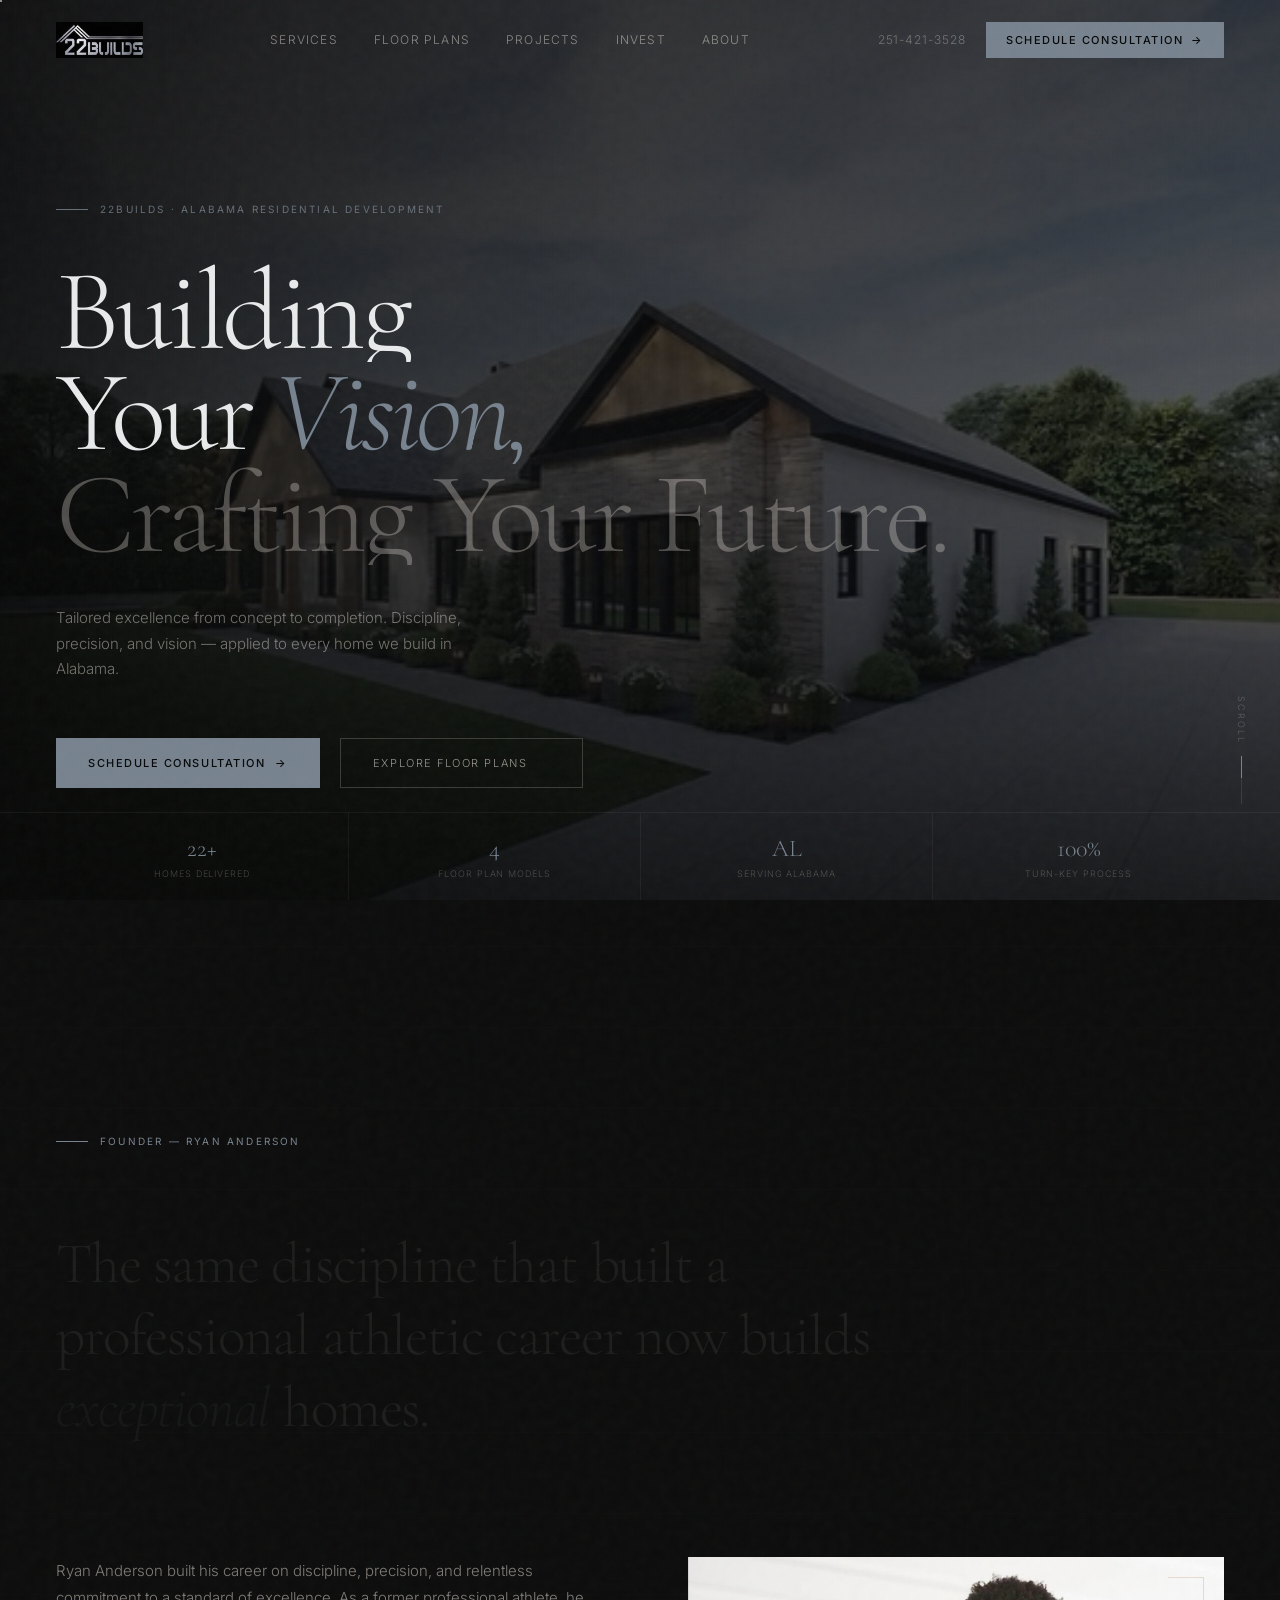
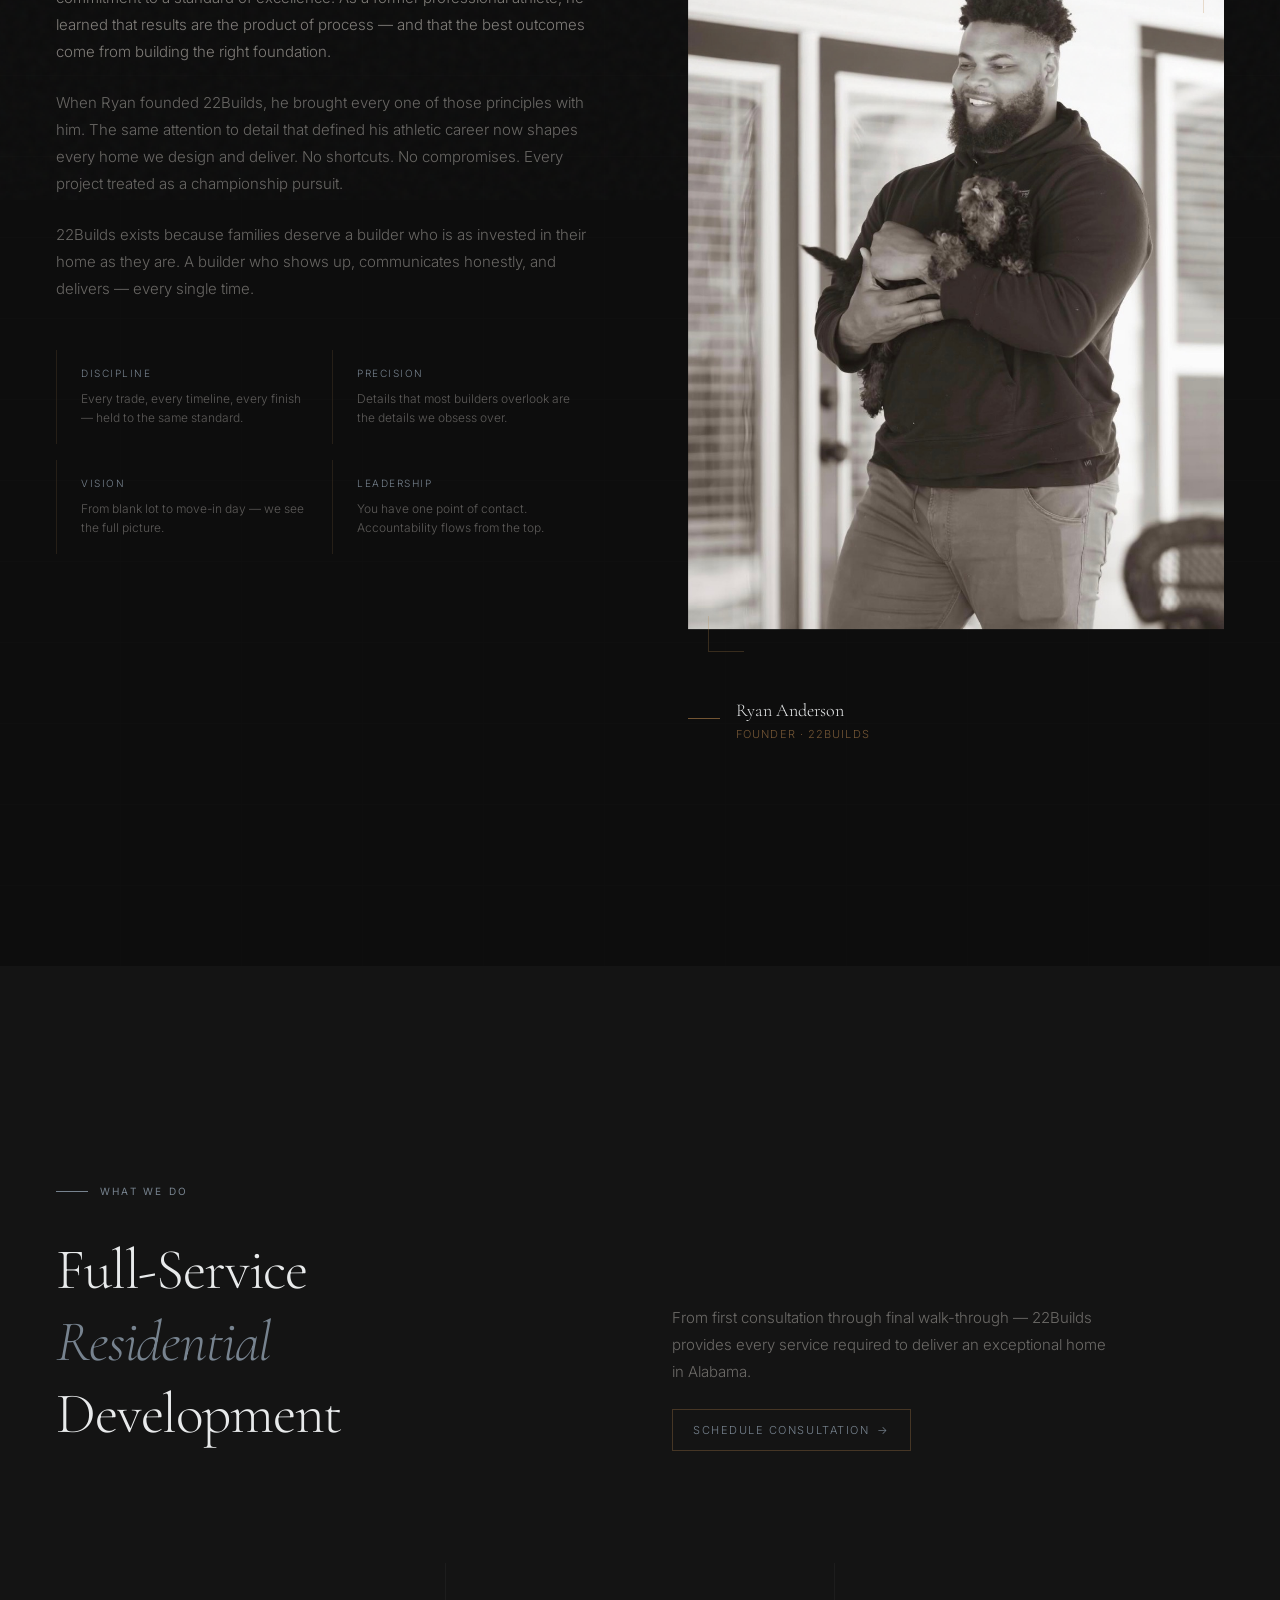
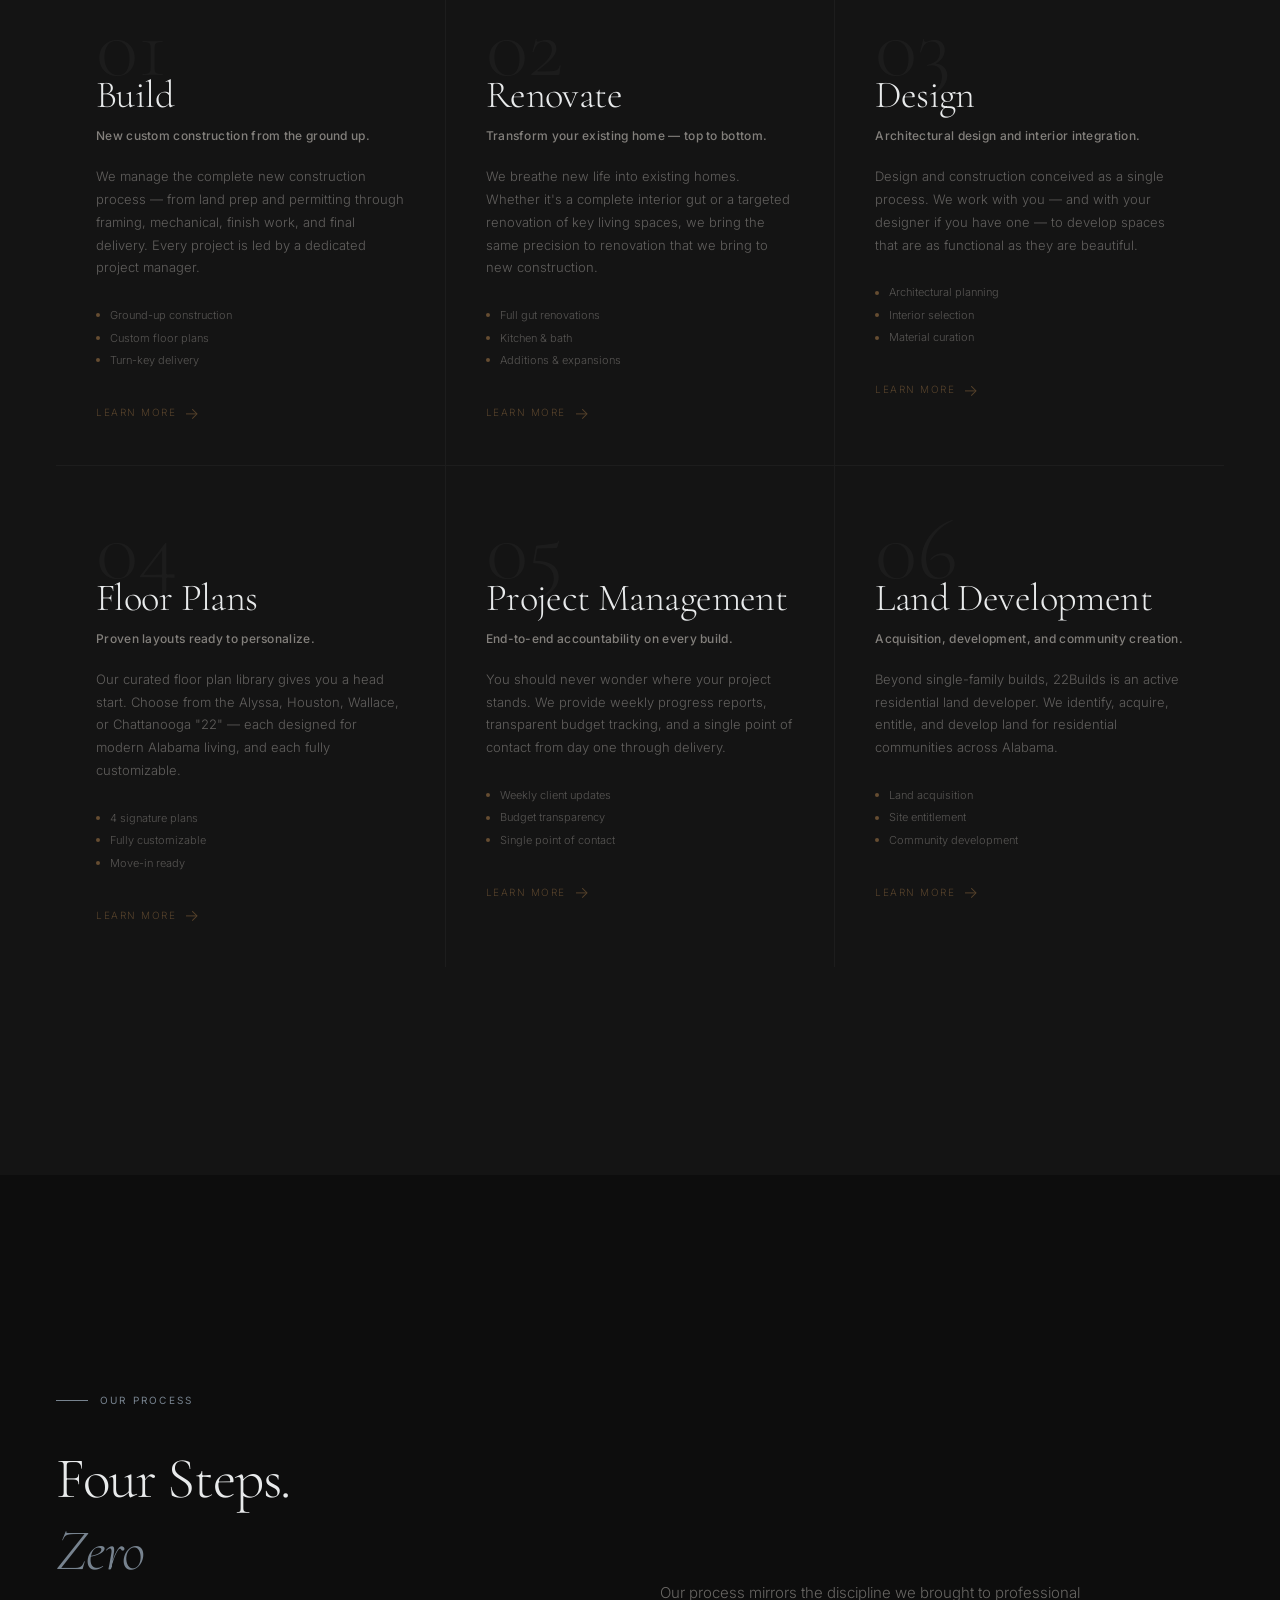
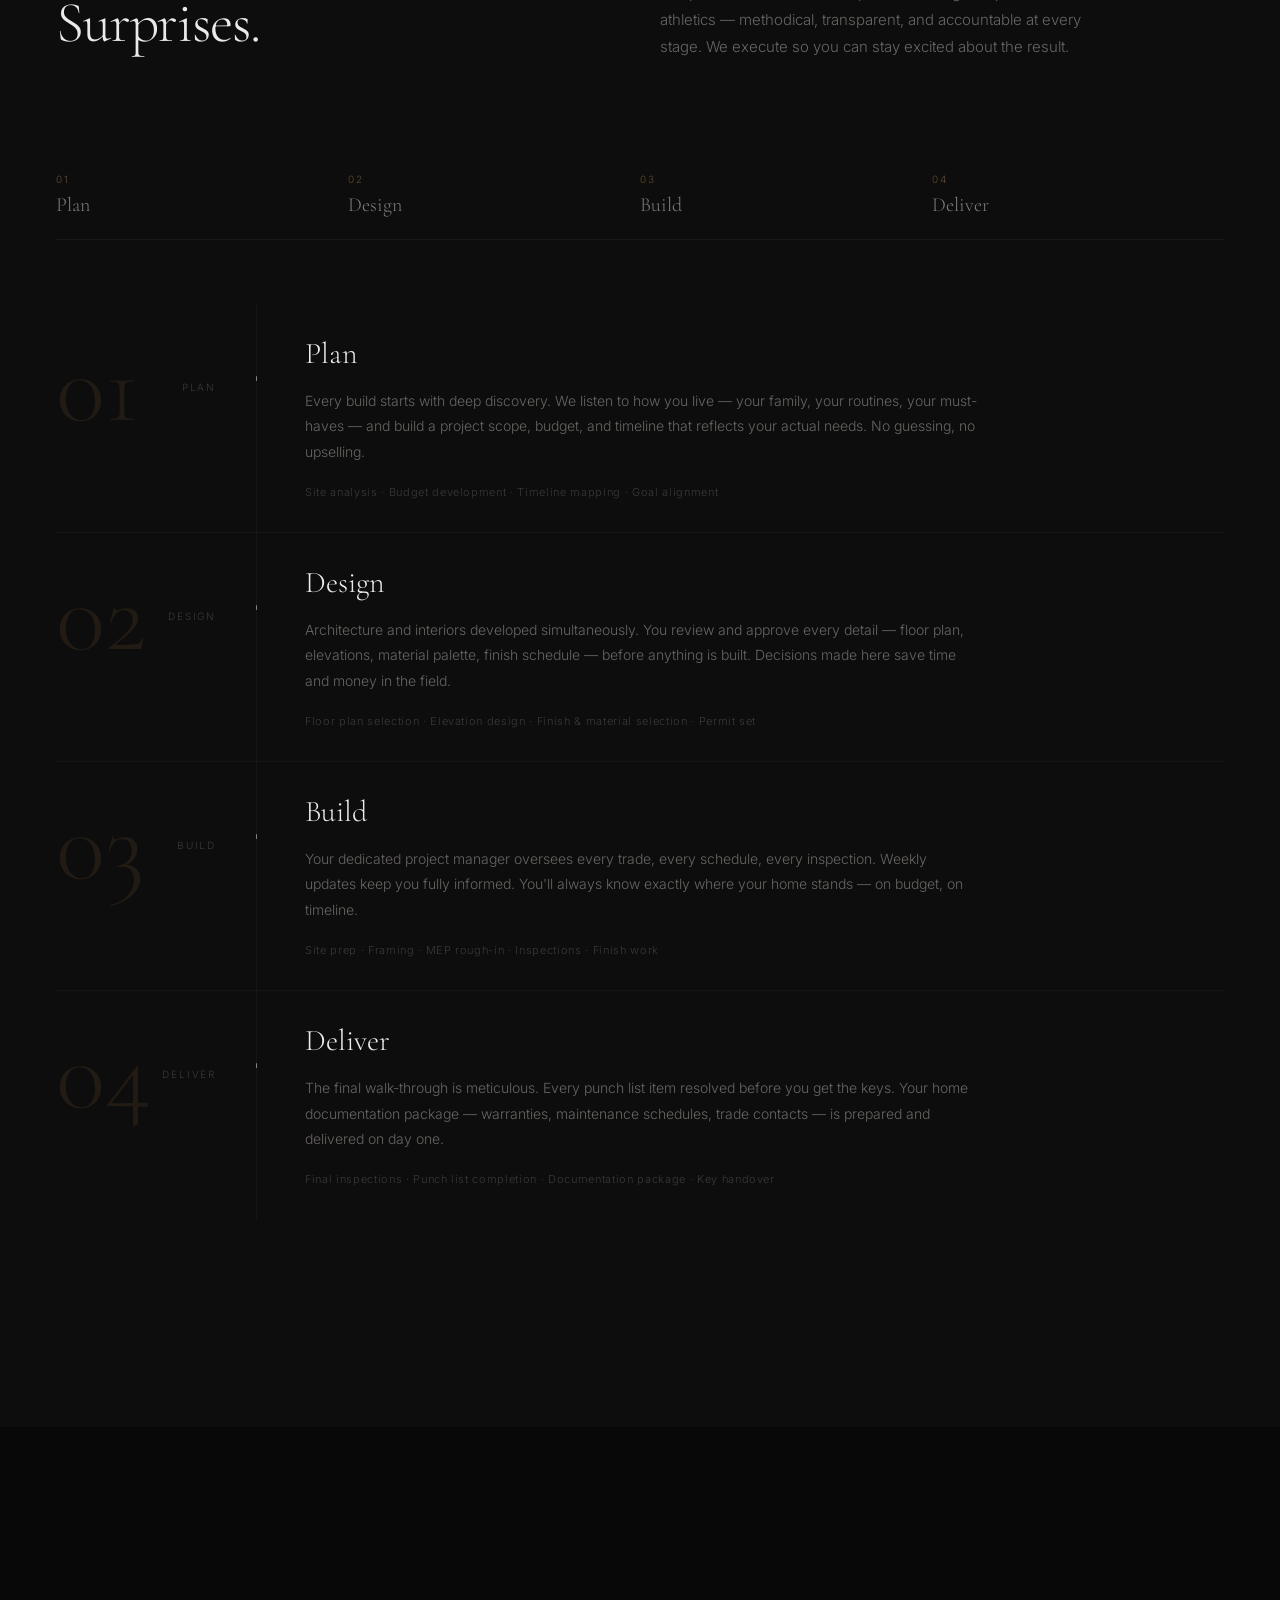
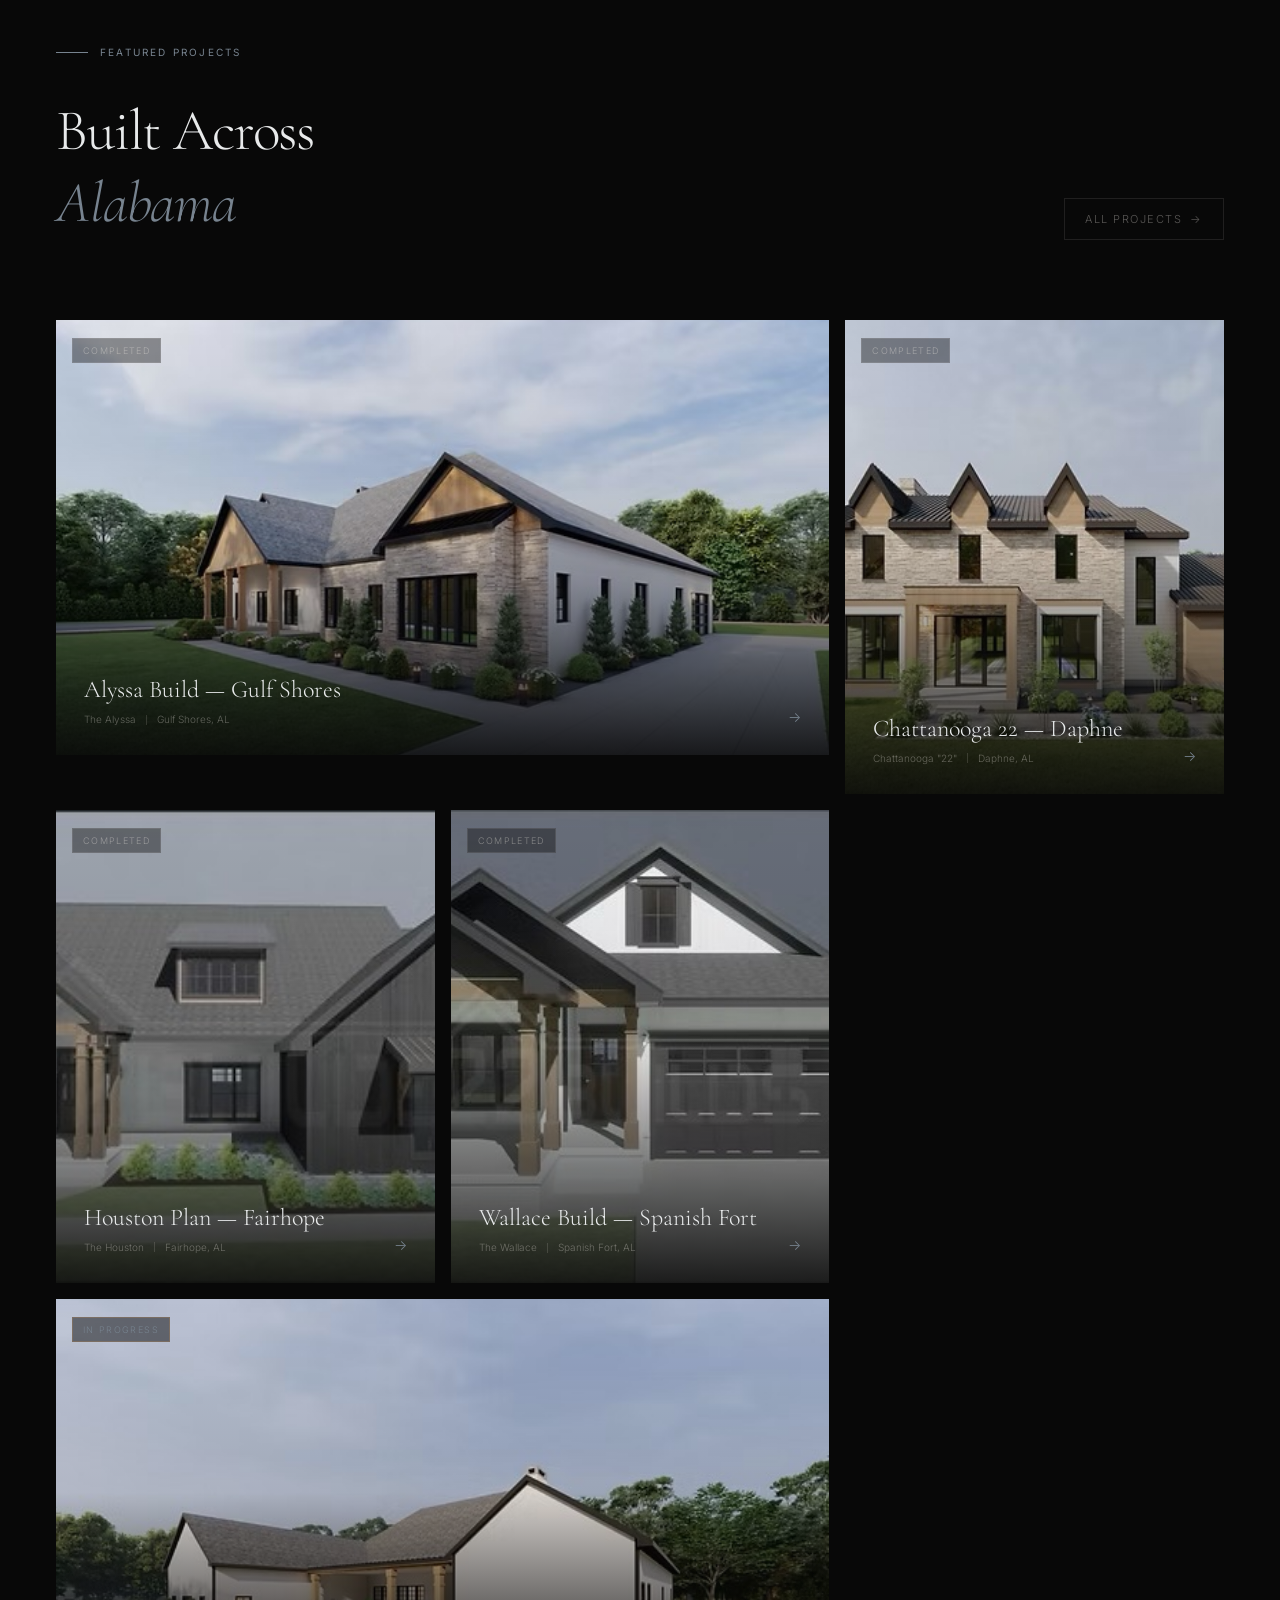
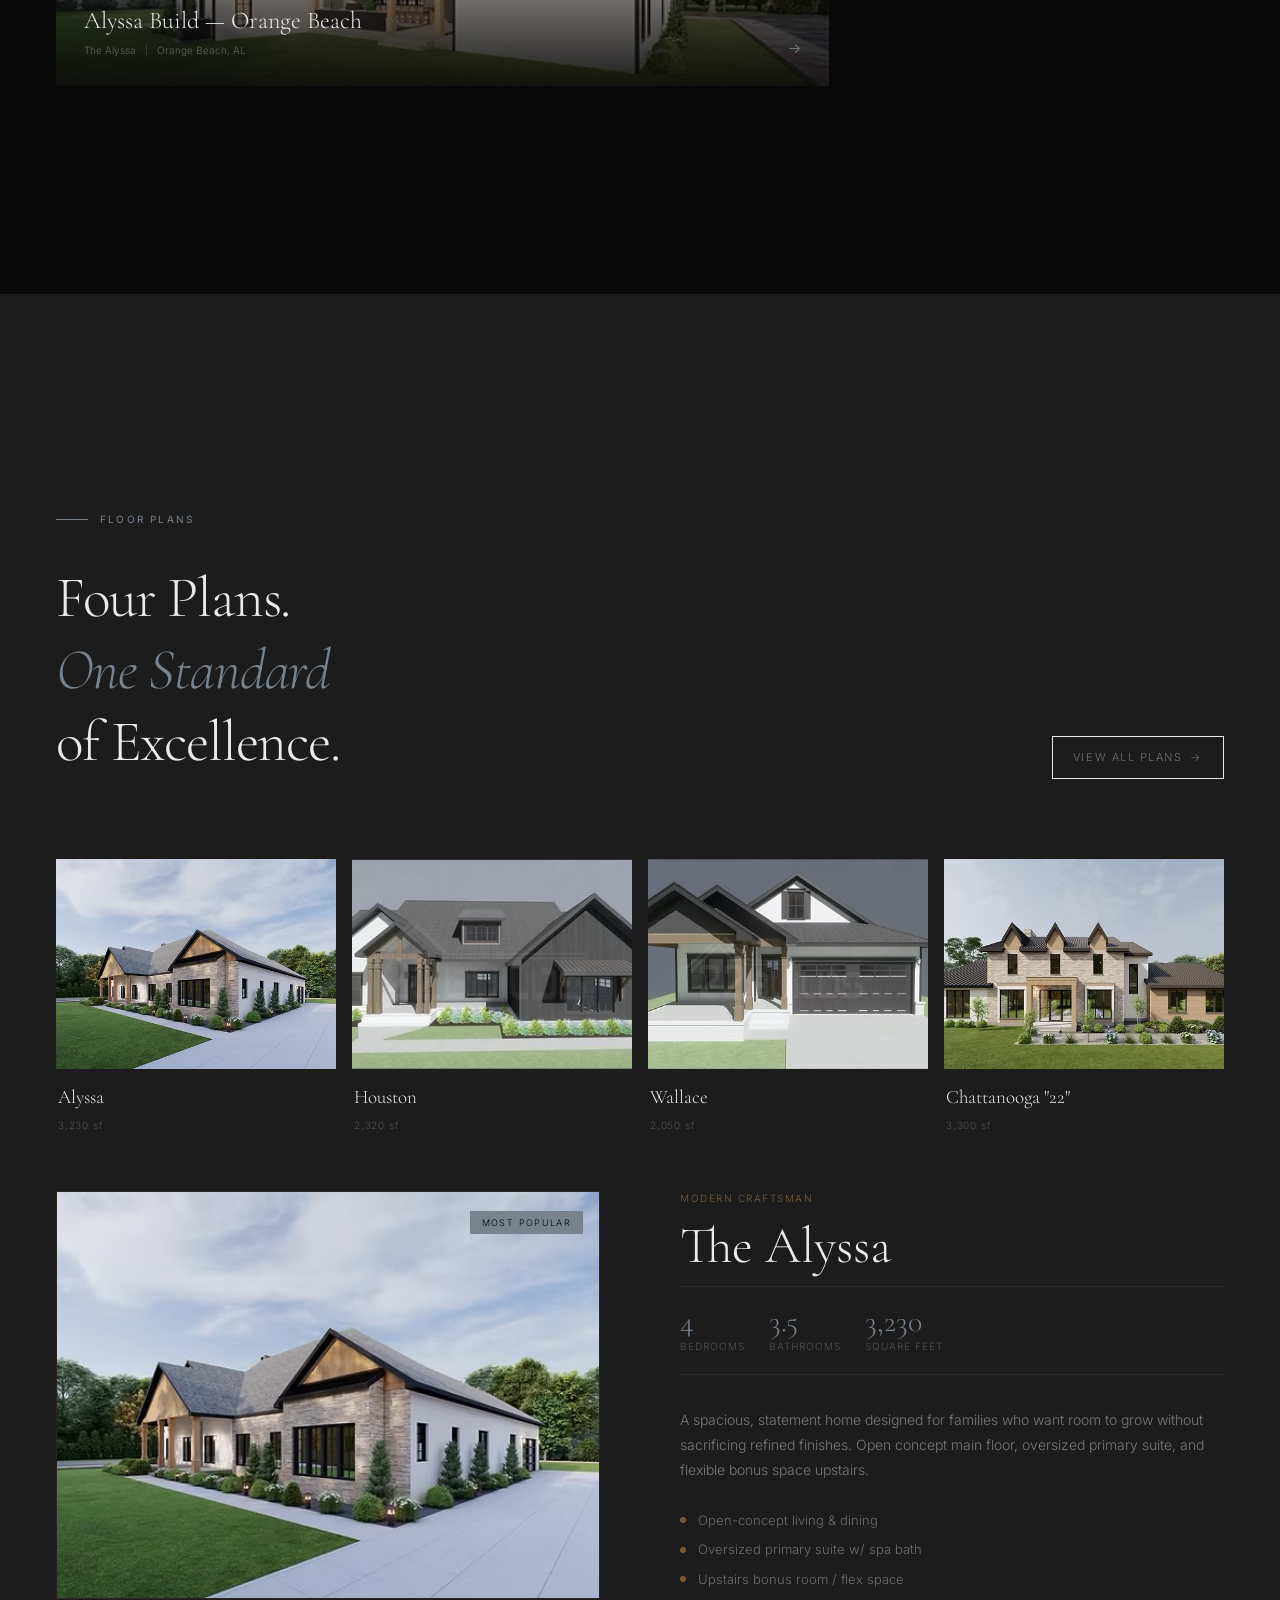
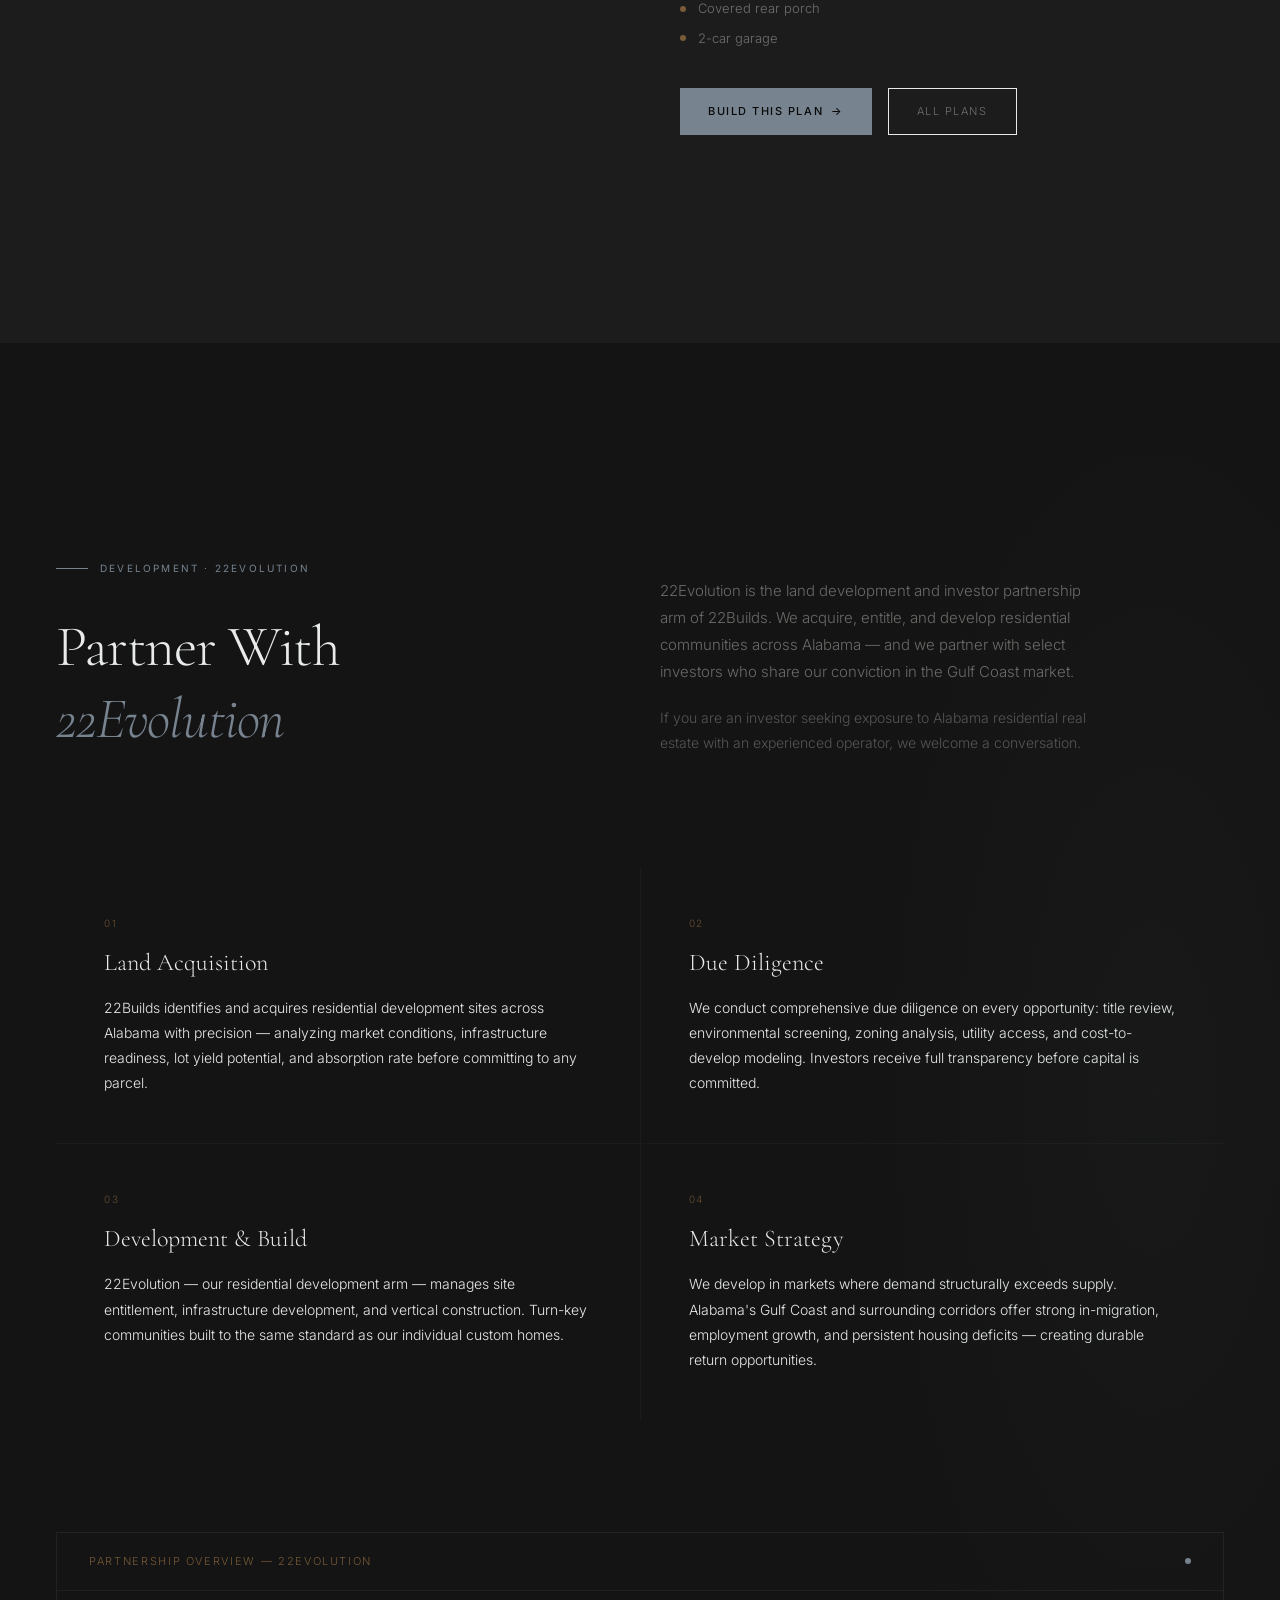
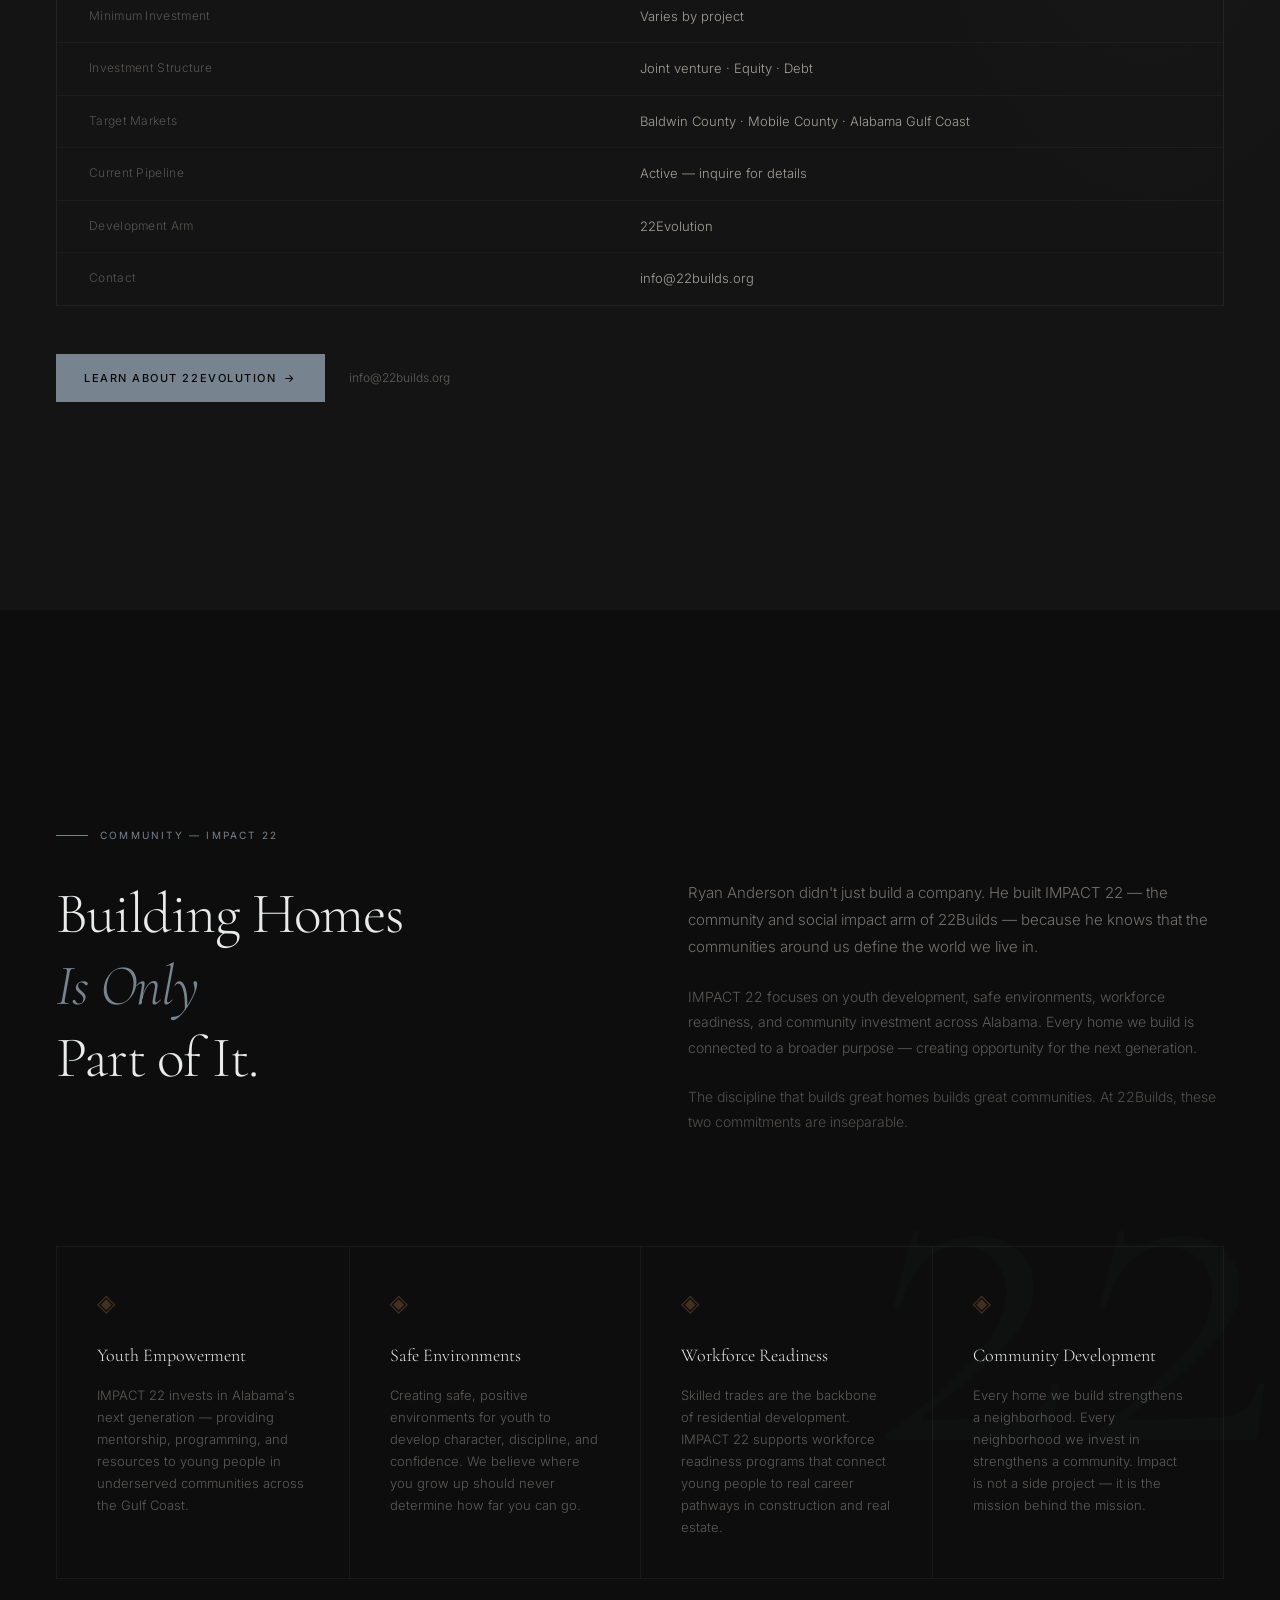
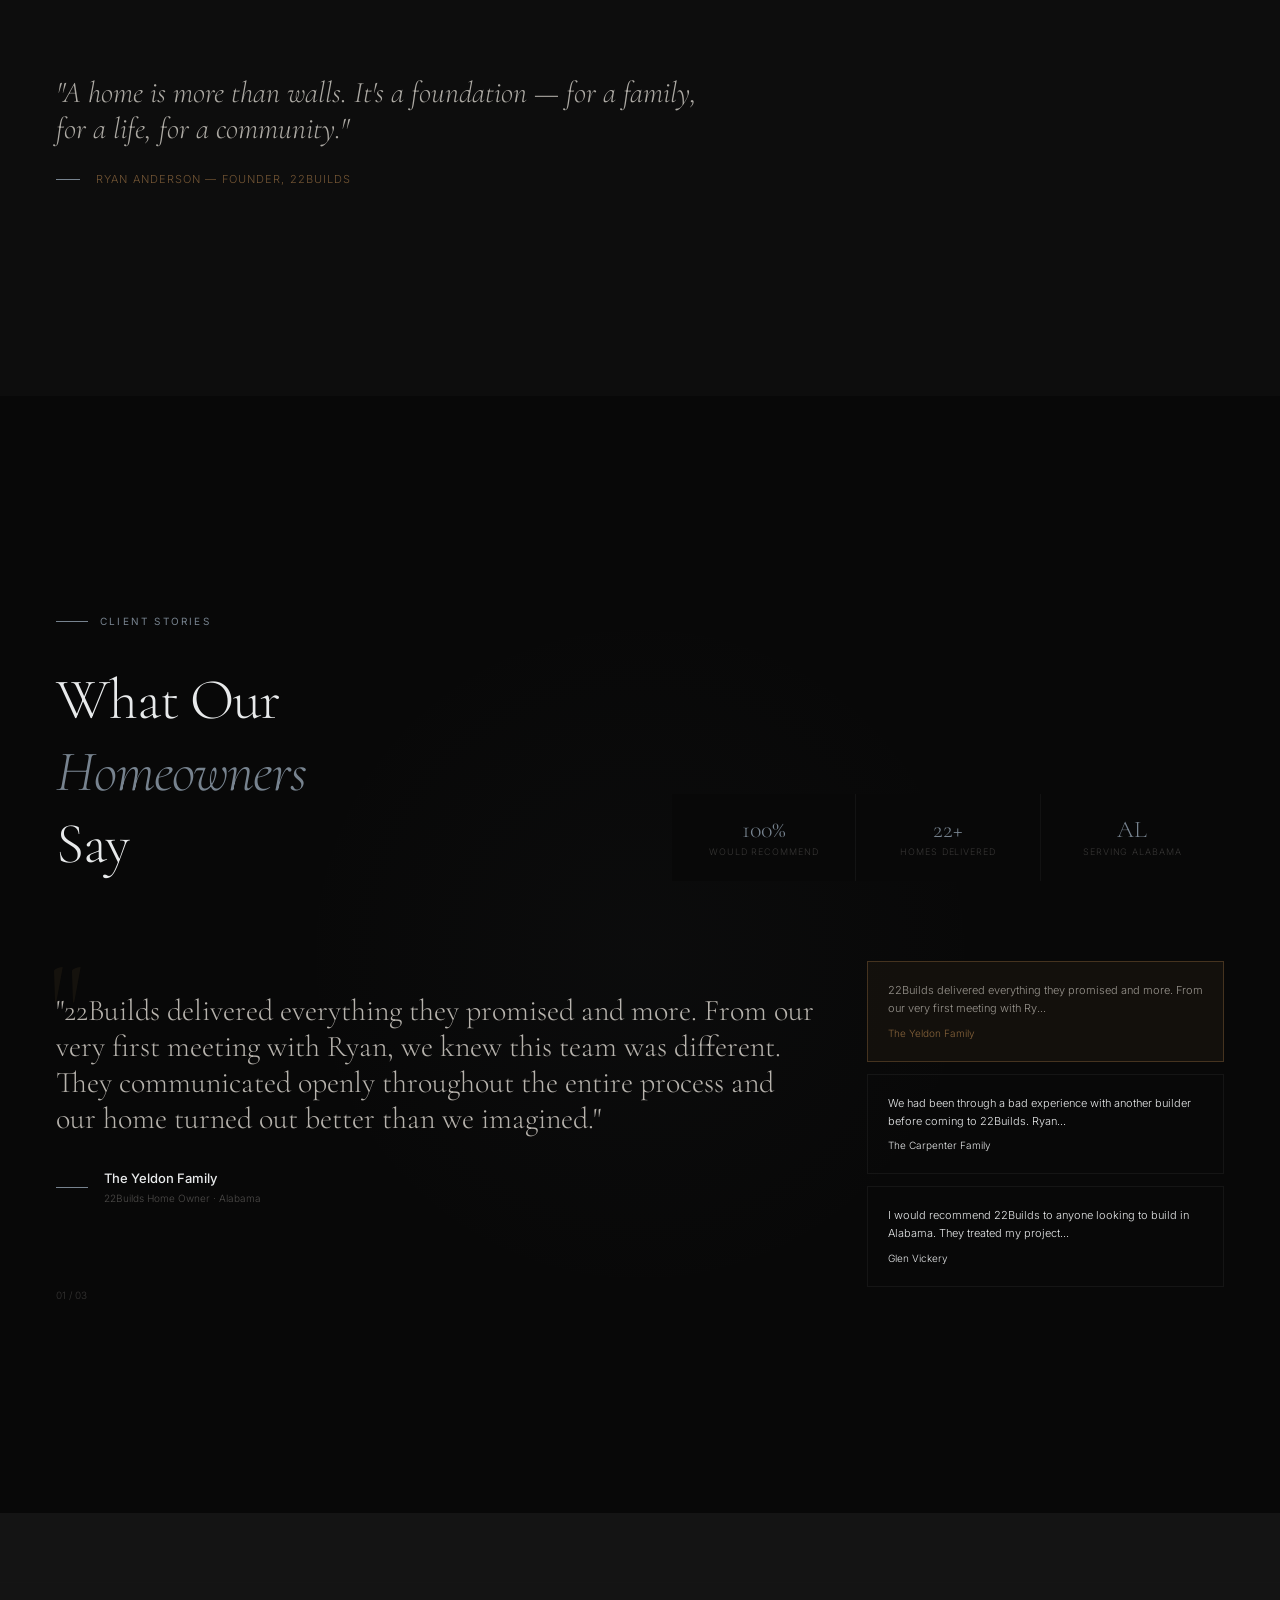
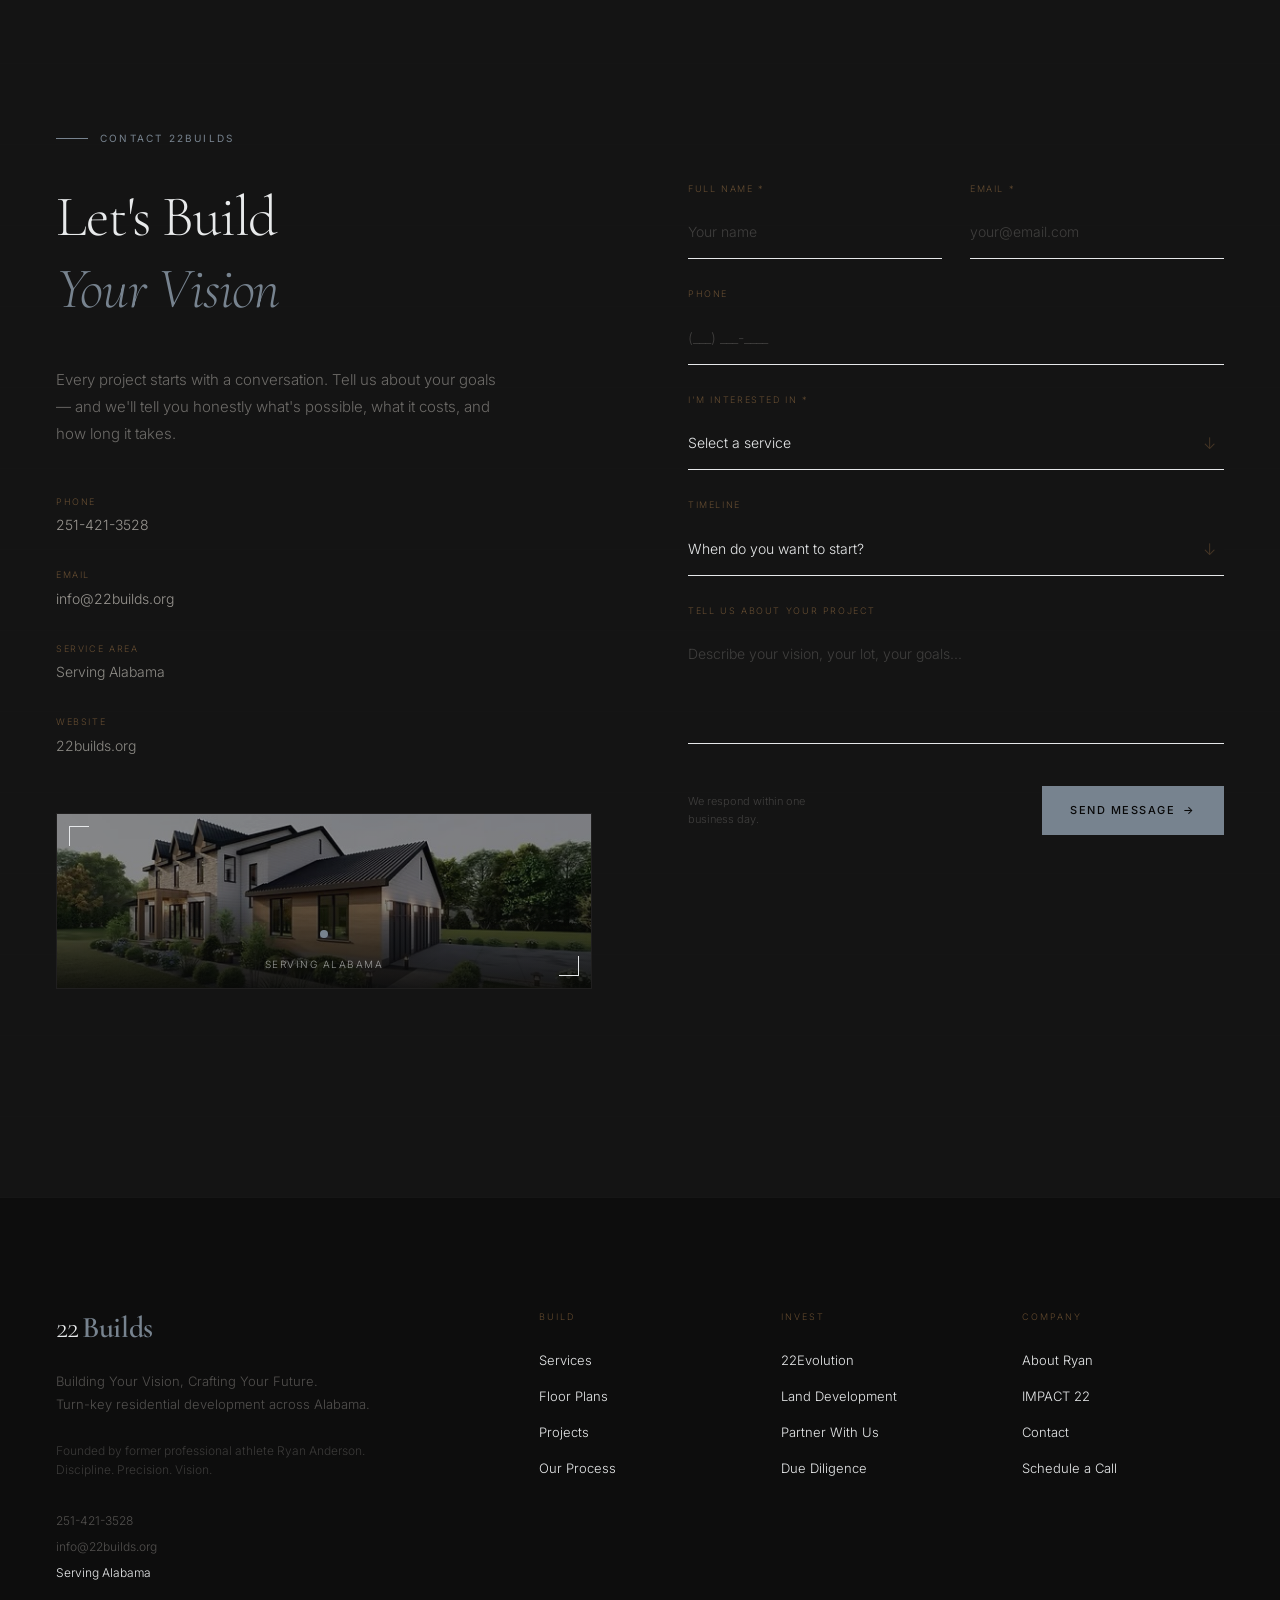
==== commit ccf88f50: "Homepage Featured Projects images + stylesheet cache-bust" ====
--- a/index.html
+++ b/index.html
@@ -1,7 +1,7 @@
-<!DOCTYPE html><html lang="en"><head><meta charSet="utf-8"/><meta name="viewport" content="width=device-width, initial-scale=1"/><link rel="stylesheet" href="/_next/static/css/5307376fe7ae1b47.css" data-precedence="next"/><link rel="preload" as="script" fetchPriority="low" href="/_next/static/chunks/webpack-cb86a99cd2f791d1.js"/><title>22Builds — Building Your Vision. Crafting Your Future.</title><meta name="description" content="Turn-key residential development across Alabama. Custom homes, renovations, floor plans, and community-driven development. Founded by Ryan Anderson."/><meta name="keywords" content="custom home builder Alabama,Alabama residential development,luxury homes Baldwin County,custom homes Gulf Shores,new construction Alabama,22Builds Ryan Anderson,turn-key home builder Alabama"/><meta property="og:title" content="22Builds — Building Your Vision. Crafting Your Future."/><meta property="og:description" content="Turn-key residential development across Alabama."/><meta property="og:locale" content="en_US"/><meta property="og:type" content="website"/><meta name="twitter:card" content="summary_large_image"/><meta name="twitter:title" content="22Builds — Alabama Custom Home Builder"/><meta name="twitter:description" content="Turn-key residential development across Alabama."/><link rel="icon" type="image/png" href="/favicon.png"/></head><body class="bg-obsidian text-cream overflow-x-hidden"><div class="grain" aria-hidden="true"></div><div class="fixed top-0 left-0 z-[9998] pointer-events-none mix-blend-difference" style="will-change:opacity,transform;transform:none translateY(-100px) translateX(-50%) translateY(-50%)"><div class="w-2 h-2 rounded-full bg-gold"></div></div><div class="fixed top-0 left-0 z-[9997] pointer-events-none flex items-center justify-center" style="will-change:opacity;transform:none translateY(-100px) translateX(-50%) translateY(-50%)"><div class="absolute inset-0 rounded-full border border-gold" style="border-radius:50%;will-change:opacity,transform"></div></div><div class="fixed top-0 left-0 right-0 h-[1px] bg-gold z-[200] origin-left" style="transform:scaleX(0)"></div><nav class="fixed top-0 left-0 right-0 z-[100] transition-all duration-500 bg-transparent" style="will-change:transform"><div class="max-w-[1440px] mx-auto px-6 md:px-10 lg:px-14"><div class="flex items-center justify-between h-[70px] md:h-20"><a class="group flex items-center" data-cursor="default" href="/"><img src="/images/logo.jpg" alt="22Builds" style="height:36px;width:auto;display:block"/></a><div class="hidden lg:flex items-center gap-9"><a class="font-body text-[12px] tracking-[0.1em] uppercase text-cream/50 hover:text-cream link-underline transition-colors duration-300" data-cursor="hover" href="/services">Services</a><a class="font-body text-[12px] tracking-[0.1em] uppercase text-cream/50 hover:text-cream link-underline transition-colors duration-300" data-cursor="hover" href="/floor-plans">Floor Plans</a><a class="font-body text-[12px] tracking-[0.1em] uppercase text-cream/50 hover:text-cream link-underline transition-colors duration-300" data-cursor="hover" href="/projects">Projects</a><a class="font-body text-[12px] tracking-[0.1em] uppercase text-cream/50 hover:text-cream link-underline transition-colors duration-300" data-cursor="hover" href="/invest">Invest</a><a class="font-body text-[12px] tracking-[0.1em] uppercase text-cream/50 hover:text-cream link-underline transition-colors duration-300" data-cursor="hover" href="/about">About</a></div><div class="hidden lg:flex items-center gap-5"><a href="tel:2514213528" class="font-body text-[12px] tracking-[0.08em] text-cream/35 hover:text-cream transition-colors duration-300" data-cursor="hover">251-421-3528</a><a class="group flex items-center gap-2 font-body text-[11px] font-medium tracking-[0.14em] uppercase text-obsidian bg-bronze px-5 py-2.5 hover:bg-bronze-light transition-colors duration-300" data-cursor="hover" href="/contact"><span>Schedule Consultation</span><span class="group-hover:translate-x-0.5 transition-transform duration-200">→</span></a></div><button class="lg:hidden w-8 h-8 flex flex-col justify-center gap-[5px]" aria-label="Toggle menu" data-cursor="hover"><span class="block w-full h-px bg-cream" style="will-change:transform"></span><span class="block w-2/3 h-px bg-bronze" style="will-change:opacity"></span><span class="block w-full h-px bg-cream" style="will-change:transform"></span></button></div></div></nav><main><section class="relative w-full h-screen min-h-[680px] overflow-hidden bg-obsidian flex items-center"><div class="h-bg absolute inset-0 will-change-transform" style="transform:none translateY(0%) translateY(0px) scale(1)"><div class="w-full h-full" style="background:linear-gradient(135deg, #08090B 0%, #0C0E10 30%, #0B0D0F 65%, #080808 100%)"><img src="/images/alyssa-1.jpg" alt="The Alyssa — custom home by 22Builds" class="absolute inset-0 w-full h-full object-cover" style="opacity:0.45;filter:saturate(0.85) contrast(1.05)"/><div class="absolute inset-0" style="background-image:repeating-linear-gradient(0deg,   transparent, transparent 100px, rgba(119,131,143,0.025) 100px, rgba(119,131,143,0.025) 101px),
+<!DOCTYPE html><html lang="en"><head><meta charSet="utf-8"/><meta name="viewport" content="width=device-width, initial-scale=1"/><link rel="stylesheet" href="/_next/static/css/270f8f19484fb6d4.css" data-precedence="next"/><link rel="preload" as="script" fetchPriority="low" href="/_next/static/chunks/webpack-cb86a99cd2f791d1.js"/><title>22Builds — Building Your Vision. Crafting Your Future.</title><meta name="description" content="Turn-key residential development across Alabama. Custom homes, renovations, floor plans, and community-driven development. Founded by Ryan Anderson."/><meta name="keywords" content="custom home builder Alabama,Alabama residential development,luxury homes Baldwin County,custom homes Gulf Shores,new construction Alabama,22Builds Ryan Anderson,turn-key home builder Alabama"/><meta property="og:title" content="22Builds — Building Your Vision. Crafting Your Future."/><meta property="og:description" content="Turn-key residential development across Alabama."/><meta property="og:locale" content="en_US"/><meta property="og:type" content="website"/><meta name="twitter:card" content="summary_large_image"/><meta name="twitter:title" content="22Builds — Alabama Custom Home Builder"/><meta name="twitter:description" content="Turn-key residential development across Alabama."/><link rel="icon" type="image/png" href="/favicon.png"/></head><body class="bg-obsidian text-cream overflow-x-hidden"><div class="grain" aria-hidden="true"></div><div class="fixed top-0 left-0 z-[9998] pointer-events-none mix-blend-difference" style="will-change:opacity,transform;transform:none translateY(-100px) translateX(-50%) translateY(-50%)"><div class="w-2 h-2 rounded-full bg-gold"></div></div><div class="fixed top-0 left-0 z-[9997] pointer-events-none flex items-center justify-center" style="will-change:opacity;transform:none translateY(-100px) translateX(-50%) translateY(-50%)"><div class="absolute inset-0 rounded-full border border-gold" style="border-radius:50%;will-change:opacity,transform"></div></div><div class="fixed top-0 left-0 right-0 h-[1px] bg-gold z-[200] origin-left" style="transform:scaleX(0)"></div><nav class="fixed top-0 left-0 right-0 z-[100] transition-all duration-500 bg-transparent" style="will-change:transform"><div class="max-w-[1440px] mx-auto px-6 md:px-10 lg:px-14"><div class="flex items-center justify-between h-[70px] md:h-20"><a class="group flex items-center" data-cursor="default" href="/"><img src="/images/logo.jpg" alt="22Builds" style="height:36px;width:auto;display:block"/></a><div class="hidden lg:flex items-center gap-9"><a class="font-body text-[12px] tracking-[0.1em] uppercase text-cream/50 hover:text-cream link-underline transition-colors duration-300" data-cursor="hover" href="/services">Services</a><a class="font-body text-[12px] tracking-[0.1em] uppercase text-cream/50 hover:text-cream link-underline transition-colors duration-300" data-cursor="hover" href="/floor-plans">Floor Plans</a><a class="font-body text-[12px] tracking-[0.1em] uppercase text-cream/50 hover:text-cream link-underline transition-colors duration-300" data-cursor="hover" href="/projects">Projects</a><a class="font-body text-[12px] tracking-[0.1em] uppercase text-cream/50 hover:text-cream link-underline transition-colors duration-300" data-cursor="hover" href="/invest">Invest</a><a class="font-body text-[12px] tracking-[0.1em] uppercase text-cream/50 hover:text-cream link-underline transition-colors duration-300" data-cursor="hover" href="/about">About</a></div><div class="hidden lg:flex items-center gap-5"><a href="tel:2514213528" class="font-body text-[12px] tracking-[0.08em] text-cream/35 hover:text-cream transition-colors duration-300" data-cursor="hover">251-421-3528</a><a class="group flex items-center gap-2 font-body text-[11px] font-medium tracking-[0.14em] uppercase text-obsidian bg-bronze px-5 py-2.5 hover:bg-bronze-light transition-colors duration-300" data-cursor="hover" href="/contact"><span>Schedule Consultation</span><span class="group-hover:translate-x-0.5 transition-transform duration-200">→</span></a></div><button class="lg:hidden w-8 h-8 flex flex-col justify-center gap-[5px]" aria-label="Toggle menu" data-cursor="hover"><span class="block w-full h-px bg-cream" style="will-change:transform"></span><span class="block w-2/3 h-px bg-bronze" style="will-change:opacity"></span><span class="block w-full h-px bg-cream" style="will-change:transform"></span></button></div></div></nav><main><section class="relative w-full h-screen min-h-[680px] overflow-hidden bg-obsidian flex items-center"><div class="h-bg absolute inset-0 will-change-transform" style="transform:none translateY(0%) translateY(0px) scale(1)"><div class="w-full h-full" style="background:linear-gradient(135deg, #08090B 0%, #0C0E10 30%, #0B0D0F 65%, #080808 100%)"><img src="/images/alyssa-1.jpg" alt="The Alyssa — custom home by 22Builds" class="absolute inset-0 w-full h-full object-cover" style="opacity:0.45;filter:saturate(0.85) contrast(1.05)"/><div class="absolute inset-0" style="background-image:repeating-linear-gradient(0deg,   transparent, transparent 100px, rgba(119,131,143,0.025) 100px, rgba(119,131,143,0.025) 101px),
               repeating-linear-gradient(90deg,  transparent, transparent 100px, rgba(119,131,143,0.015) 100px, rgba(119,131,143,0.015) 101px)"></div><div class="absolute inset-0" style="background:radial-gradient(ellipse 60% 60% at 65% 50%, rgba(119,131,143,0.06) 0%, transparent 70%)"></div></div></div><div class="absolute inset-0 bg-gradient-to-r from-obsidian/85 via-obsidian/40 to-obsidian/20 z-10"></div><div class="absolute inset-0 bg-gradient-to-t from-obsidian/70 via-transparent to-obsidian/30 z-10"></div><div class="absolute pointer-events-none z-10 rounded-full" style="width:700px;height:700px;background:radial-gradient(circle, rgba(119,131,143,0.045) 0%, transparent 65%);transform:translateX(50%) translateY(50%) translateX(-50%) translateY(-50%)"></div><div class="relative z-20 w-full max-w-[1440px] mx-auto px-6 md:px-10 lg:px-14 pt-20" style="opacity:1;transform:translateY(0%)"><div class="h-tag overline-tag mb-9 md:mb-11">22Builds · Alabama Residential Development</div><h1 class="mb-8 md:mb-10"><div class="overflow-hidden"><div class="h-line-1 font-display text-hero font-light text-cream leading-[0.88]">Building</div></div><div class="overflow-hidden"><div class="h-line-2 font-display text-hero font-light text-cream leading-[0.88] flex items-baseline gap-3 md:gap-5"><span>Your</span><span class="italic text-bronze">Vision,</span></div></div><div class="overflow-hidden"><div class="h-line-3 font-display text-hero font-extralight text-cream/30 leading-[0.88]">Crafting Your Future.</div></div></h1><p class="h-sub font-body text-[15px] font-light text-cream/45 max-w-[420px] leading-[1.7] mb-10 md:mb-14">Tailored excellence from concept to completion. Discipline, precision, and vision — applied to every home we build in Alabama.</p><div class="flex flex-col sm:flex-row gap-4 sm:gap-5"><a class="h-cta group inline-flex items-center gap-2.5 font-body text-[11px] font-medium tracking-[0.14em] uppercase text-obsidian bg-bronze px-8 py-4 hover:bg-bronze-light transition-colors duration-300" data-cursor="enter" href="/contact"><span>Schedule Consultation</span><span class="group-hover:translate-x-1 transition-transform duration-300">→</span></a><a class="h-cta group inline-flex items-center gap-2.5 font-body text-[11px] font-light tracking-[0.14em] uppercase text-cream/60 border border-cream/20 px-8 py-4 hover:border-bronze/40 hover:text-cream transition-all duration-400" data-cursor="explore" href="/floor-plans"><span>Explore Floor Plans</span><span class="opacity-0 group-hover:opacity-100 group-hover:translate-x-1 transition-all duration-300">→</span></a></div></div><div class="h-stat absolute bottom-0 left-0 right-0 z-20 border-t border-white/[0.05]" style="opacity:1"><div class="max-w-[1440px] mx-auto px-6 md:px-10 lg:px-14"><div class="grid grid-cols-4 divide-x divide-white/[0.05]"><div class="h-stat py-5 flex flex-col items-center gap-0.5 px-3"><span class="stat-num text-xl md:text-2xl">22+</span><span class="font-body text-[9px] tracking-[0.1em] uppercase text-cream/25">Homes Delivered</span></div><div class="h-stat py-5 flex flex-col items-center gap-0.5 px-3"><span class="stat-num text-xl md:text-2xl">4</span><span class="font-body text-[9px] tracking-[0.1em] uppercase text-cream/25">Floor Plan Models</span></div><div class="h-stat py-5 flex flex-col items-center gap-0.5 px-3"><span class="stat-num text-xl md:text-2xl">AL</span><span class="font-body text-[9px] tracking-[0.1em] uppercase text-cream/25">Serving Alabama</span></div><div class="h-stat py-5 flex flex-col items-center gap-0.5 px-3"><span class="stat-num text-xl md:text-2xl">100%</span><span class="font-body text-[9px] tracking-[0.1em] uppercase text-cream/25">Turn-Key Process</span></div></div></div></div><div class="absolute right-8 bottom-24 hidden md:flex flex-col items-center gap-3 z-20"><span class="font-body text-[9px] tracking-[0.22em] uppercase text-cream/25 [writing-mode:vertical-rl]">Scroll</span><div class="w-px h-12 bg-white/10 relative overflow-hidden"><div class="absolute top-0 left-0 w-full bg-bronze" style="height:45%;will-change:transform"></div></div></div></section><section class="relative py-36 md:py-56 bg-pitch overflow-hidden"><div class="absolute inset-0 opacity-[0.018]" style="background-image:repeating-linear-gradient(0deg, transparent, transparent 80px, rgba(119,131,143,0.8) 80px, rgba(119,131,143,0.8) 81px),
-          repeating-linear-gradient(90deg, transparent, transparent 120px, rgba(119,131,143,0.5) 120px, rgba(119,131,143,0.5) 121px)"></div><div class="relative z-10 max-w-[1440px] mx-auto px-6 md:px-10 lg:px-14"><div class="overline-tag mb-16 md:mb-20" style="opacity:1">Founder — Ryan Anderson</div><div class="max-w-4xl mb-20 md:mb-28"><h2 class="font-display text-section font-light leading-tight text-cream/90"><span class="inline-block mr-[0.22em] " style="opacity:0.08;transform:none">The</span><span class="inline-block mr-[0.22em] " style="opacity:0.08;transform:none">same</span><span class="inline-block mr-[0.22em] " style="opacity:0.08;transform:none">discipline</span><span class="inline-block mr-[0.22em] " style="opacity:0.08;transform:none">that</span><span class="inline-block mr-[0.22em] " style="opacity:0.08;transform:none">built</span><span class="inline-block mr-[0.22em] " style="opacity:0.08;transform:none">a</span><span class="inline-block mr-[0.22em] " style="opacity:0.08;transform:none">professional</span><span class="inline-block mr-[0.22em] " style="opacity:0.08;transform:none">athletic</span><span class="inline-block mr-[0.22em] " style="opacity:0.08;transform:none">career</span><span class="inline-block mr-[0.22em] " style="opacity:0.08;transform:none">now</span><span class="inline-block mr-[0.22em] " style="opacity:0.08;transform:none">builds</span><span class="inline-block mr-[0.22em] italic text-bronze" style="opacity:0.08;transform:none">exceptional</span><span class="inline-block mr-[0.22em] " style="opacity:0.08;transform:none">homes.</span></h2></div><div class="grid grid-cols-1 lg:grid-cols-2 gap-16 lg:gap-24 items-start"><div style="opacity:1;transform:none"><div class="space-y-6 mb-12"><p class="font-body text-[15px] font-light text-cream/50 leading-[1.8]">Ryan Anderson built his career on discipline, precision, and relentless commitment to a standard of excellence. As a former professional athlete, he learned that results are the product of process — and that the best outcomes come from building the right foundation.</p><p class="font-body text-[15px] font-light text-cream/40 leading-[1.8]">When Ryan founded 22Builds, he brought every one of those principles with him. The same attention to detail that defined his athletic career now shapes every home we design and deliver. No shortcuts. No compromises. Every project treated as a championship pursuit.</p><p class="font-body text-[15px] font-light text-cream/40 leading-[1.8]">22Builds exists because families deserve a builder who is as invested in their home as they are. A builder who shows up, communicates honestly, and delivers — every single time.</p></div><div class="grid grid-cols-2 gap-4"><div class="impact-card py-4 pr-2" style="opacity:1;transform:none"><p class="font-body text-[10px] tracking-[0.15em] uppercase text-bronze mb-2">Discipline</p><p class="font-body text-[12px] font-light text-cream/35 leading-relaxed">Every trade, every timeline, every finish — held to the same standard.</p></div><div class="impact-card py-4 pr-2" style="opacity:1;transform:none"><p class="font-body text-[10px] tracking-[0.15em] uppercase text-bronze mb-2">Precision</p><p class="font-body text-[12px] font-light text-cream/35 leading-relaxed">Details that most builders overlook are the details we obsess over.</p></div><div class="impact-card py-4 pr-2" style="opacity:1;transform:none"><p class="font-body text-[10px] tracking-[0.15em] uppercase text-bronze mb-2">Vision</p><p class="font-body text-[12px] font-light text-cream/35 leading-relaxed">From blank lot to move-in day — we see the full picture.</p></div><div class="impact-card py-4 pr-2" style="opacity:1;transform:none"><p class="font-body text-[10px] tracking-[0.15em] uppercase text-bronze mb-2">Leadership</p><p class="font-body text-[12px] font-light text-cream/35 leading-relaxed">You have one point of contact. Accountability flows from the top.</p></div></div></div><div class="relative" style="opacity:1;transform:none"><div class="relative aspect-[3/4] overflow-hidden"><div class="absolute inset-0 bg-gradient-to-br from-[#0F1113] via-[#090A0B] to-[#080808]" style="transform:translateY(-6%)"><img src="/images/ryan-bw.jpg" alt="Ryan Anderson — Founder of 22Builds" class="absolute inset-0 w-full h-full object-cover" style="object-position:center 15%"/></div><div class="absolute top-5 right-5 w-9 h-9 border-t border-r border-bronze/25 pointer-events-none z-10"></div><div class="absolute bottom-5 left-5 w-9 h-9 border-b border-l border-bronze/25 pointer-events-none z-10"></div></div><div class="mt-6 flex items-center gap-4"><div class="w-8 h-px bg-bronze/60"></div><div><p class="font-display text-lg font-light text-cream">Ryan Anderson</p><p class="font-body text-[11px] tracking-[0.1em] uppercase text-bronze/60 mt-0.5">Founder · 22Builds</p></div></div></div></div></div></section><section class="relative py-36 md:py-52 bg-charcoal overflow-hidden"><div class="max-w-[1440px] mx-auto px-6 md:px-10 lg:px-14"><div class="grid grid-cols-1 md:grid-cols-2 gap-10 md:gap-16 mb-20 md:mb-28"><div><div class="overline-tag mb-9" style="opacity:1">What We Do</div><h2 class="font-display text-section font-light text-cream leading-tight" style="opacity:1;transform:none">Full-Service<br/><span class="italic text-bronze">Residential</span><br/>Development</h2></div><div class="self-end" style="opacity:1;transform:none"><p class="font-body text-[15px] font-light text-cream/40 leading-[1.8] mb-6 max-w-md">From first consultation through final walk-through — 22Builds provides every service required to deliver an exceptional home in Alabama.</p><a class="group inline-flex items-center gap-2 font-body text-[11px] tracking-[0.14em] uppercase text-bronze border border-bronze/30 px-5 py-3 hover:bg-bronze/8 transition-all duration-300" data-cursor="hover" href="/contact">Schedule Consultation <span class="group-hover:translate-x-0.5 transition-transform">→</span></a></div></div><div class="grid grid-cols-1 md:grid-cols-2 lg:grid-cols-3 gap-px bg-white/[0.04]"><div class="group relative bg-charcoal p-9 md:p-10 overflow-hidden hover:bg-steel transition-colors duration-500" data-cursor="explore" style="opacity:1;transform:none"><div class="absolute top-0 left-0 h-px bg-bronze w-0 group-hover:w-full transition-all duration-600 ease-luxury"></div><div class="relative z-10"><span class="block font-display text-[5.5rem] font-thin text-cream/[0.04] group-hover:text-cream/[0.07] transition-colors duration-500 leading-none select-none -mb-4">01</span><h3 class="font-display text-card font-light text-cream mb-3 group-hover:text-bronze transition-colors duration-400">Build</h3><p class="font-body text-[12px] font-medium text-cream/50 mb-5 tracking-wide">New custom construction from the ground up.</p><p class="font-body text-[13px] font-light text-cream/35 leading-[1.75] mb-7 group-hover:text-cream/50 transition-colors duration-400">We manage the complete new construction process — from land prep and permitting through framing, mechanical, finish work, and final delivery. Every project is led by a dedicated project manager.</p><ul class="space-y-1.5 mb-8"><li class="flex items-center gap-2.5"><span class="w-1 h-1 rounded-full bg-bronze/50 flex-shrink-0"></span><span class="font-body text-[11px] font-light text-cream/30 group-hover:text-cream/45 transition-colors duration-400">Ground-up construction</span></li><li class="flex items-center gap-2.5"><span class="w-1 h-1 rounded-full bg-bronze/50 flex-shrink-0"></span><span class="font-body text-[11px] font-light text-cream/30 group-hover:text-cream/45 transition-colors duration-400">Custom floor plans</span></li><li class="flex items-center gap-2.5"><span class="w-1 h-1 rounded-full bg-bronze/50 flex-shrink-0"></span><span class="font-body text-[11px] font-light text-cream/30 group-hover:text-cream/45 transition-colors duration-400">Turn-key delivery</span></li></ul><div class="flex items-center gap-2 text-bronze/40 group-hover:text-bronze transition-colors duration-400"><span class="font-body text-[10px] tracking-[0.15em] uppercase">Learn More</span><span class="group-hover:translate-x-1.5 transition-transform duration-300">→</span></div></div></div><div class="group relative bg-charcoal p-9 md:p-10 overflow-hidden hover:bg-steel transition-colors duration-500" data-cursor="explore" style="opacity:1;transform:none"><div class="absolute top-0 left-0 h-px bg-bronze w-0 group-hover:w-full transition-all duration-600 ease-luxury"></div><div class="relative z-10"><span class="block font-display text-[5.5rem] font-thin text-cream/[0.04] group-hover:text-cream/[0.07] transition-colors duration-500 leading-none select-none -mb-4">02</span><h3 class="font-display text-card font-light text-cream mb-3 group-hover:text-bronze transition-colors duration-400">Renovate</h3><p class="font-body text-[12px] font-medium text-cream/50 mb-5 tracking-wide">Transform your existing home — top to bottom.</p><p class="font-body text-[13px] font-light text-cream/35 leading-[1.75] mb-7 group-hover:text-cream/50 transition-colors duration-400">We breathe new life into existing homes. Whether it&#x27;s a complete interior gut or a targeted renovation of key living spaces, we bring the same precision to renovation that we bring to new construction.</p><ul class="space-y-1.5 mb-8"><li class="flex items-center gap-2.5"><span class="w-1 h-1 rounded-full bg-bronze/50 flex-shrink-0"></span><span class="font-body text-[11px] font-light text-cream/30 group-hover:text-cream/45 transition-colors duration-400">Full gut renovations</span></li><li class="flex items-center gap-2.5"><span class="w-1 h-1 rounded-full bg-bronze/50 flex-shrink-0"></span><span class="font-body text-[11px] font-light text-cream/30 group-hover:text-cream/45 transition-colors duration-400">Kitchen &amp; bath</span></li><li class="flex items-center gap-2.5"><span class="w-1 h-1 rounded-full bg-bronze/50 flex-shrink-0"></span><span class="font-body text-[11px] font-light text-cream/30 group-hover:text-cream/45 transition-colors duration-400">Additions &amp; expansions</span></li></ul><div class="flex items-center gap-2 text-bronze/40 group-hover:text-bronze transition-colors duration-400"><span class="font-body text-[10px] tracking-[0.15em] uppercase">Learn More</span><span class="group-hover:translate-x-1.5 transition-transform duration-300">→</span></div></div></div><div class="group relative bg-charcoal p-9 md:p-10 overflow-hidden hover:bg-steel transition-colors duration-500" data-cursor="explore" style="opacity:1;transform:none"><div class="absolute top-0 left-0 h-px bg-bronze w-0 group-hover:w-full transition-all duration-600 ease-luxury"></div><div class="relative z-10"><span class="block font-display text-[5.5rem] font-thin text-cream/[0.04] group-hover:text-cream/[0.07] transition-colors duration-500 leading-none select-none -mb-4">03</span><h3 class="font-display text-card font-light text-cream mb-3 group-hover:text-bronze transition-colors duration-400">Design</h3><p class="font-body text-[12px] font-medium text-cream/50 mb-5 tracking-wide">Architectural design and interior integration.</p><p class="font-body text-[13px] font-light text-cream/35 leading-[1.75] mb-7 group-hover:text-cream/50 transition-colors duration-400">Design and construction conceived as a single process. We work with you — and with your designer if you have one — to develop spaces that are as functional as they are beautiful.</p><ul class="space-y-1.5 mb-8"><li class="flex items-center gap-2.5"><span class="w-1 h-1 rounded-full bg-bronze/50 flex-shrink-0"></span><span class="font-body text-[11px] font-light text-cream/30 group-hover:text-cream/45 transition-colors duration-400">Architectural planning</span></li><li class="flex items-center gap-2.5"><span class="w-1 h-1 rounded-full bg-bronze/50 flex-shrink-0"></span><span class="font-body text-[11px] font-light text-cream/30 group-hover:text-cream/45 transition-colors duration-400">Interior selection</span></li><li class="flex items-center gap-2.5"><span class="w-1 h-1 rounded-full bg-bronze/50 flex-shrink-0"></span><span class="font-body text-[11px] font-light text-cream/30 group-hover:text-cream/45 transition-colors duration-400">Material curation</span></li></ul><div class="flex items-center gap-2 text-bronze/40 group-hover:text-bronze transition-colors duration-400"><span class="font-body text-[10px] tracking-[0.15em] uppercase">Learn More</span><span class="group-hover:translate-x-1.5 transition-transform duration-300">→</span></div></div></div><div class="group relative bg-charcoal p-9 md:p-10 overflow-hidden hover:bg-steel transition-colors duration-500" data-cursor="explore" style="opacity:1;transform:none"><div class="absolute top-0 left-0 h-px bg-bronze w-0 group-hover:w-full transition-all duration-600 ease-luxury"></div><div class="relative z-10"><span class="block font-display text-[5.5rem] font-thin text-cream/[0.04] group-hover:text-cream/[0.07] transition-colors duration-500 leading-none select-none -mb-4">04</span><h3 class="font-display text-card font-light text-cream mb-3 group-hover:text-bronze transition-colors duration-400">Floor Plans</h3><p class="font-body text-[12px] font-medium text-cream/50 mb-5 tracking-wide">Proven layouts ready to personalize.</p><p class="font-body text-[13px] font-light text-cream/35 leading-[1.75] mb-7 group-hover:text-cream/50 transition-colors duration-400">Our curated floor plan library gives you a head start. Choose from the Alyssa, Houston, Wallace, or Chattanooga &quot;22&quot; — each designed for modern Alabama living, and each fully customizable.</p><ul class="space-y-1.5 mb-8"><li class="flex items-center gap-2.5"><span class="w-1 h-1 rounded-full bg-bronze/50 flex-shrink-0"></span><span class="font-body text-[11px] font-light text-cream/30 group-hover:text-cream/45 transition-colors duration-400">4 signature plans</span></li><li class="flex items-center gap-2.5"><span class="w-1 h-1 rounded-full bg-bronze/50 flex-shrink-0"></span><span class="font-body text-[11px] font-light text-cream/30 group-hover:text-cream/45 transition-colors duration-400">Fully customizable</span></li><li class="flex items-center gap-2.5"><span class="w-1 h-1 rounded-full bg-bronze/50 flex-shrink-0"></span><span class="font-body text-[11px] font-light text-cream/30 group-hover:text-cream/45 transition-colors duration-400">Move-in ready</span></li></ul><div class="flex items-center gap-2 text-bronze/40 group-hover:text-bronze transition-colors duration-400"><span class="font-body text-[10px] tracking-[0.15em] uppercase">Learn More</span><span class="group-hover:translate-x-1.5 transition-transform duration-300">→</span></div></div></div><div class="group relative bg-charcoal p-9 md:p-10 overflow-hidden hover:bg-steel transition-colors duration-500" data-cursor="explore" style="opacity:1;transform:none"><div class="absolute top-0 left-0 h-px bg-bronze w-0 group-hover:w-full transition-all duration-600 ease-luxury"></div><div class="relative z-10"><span class="block font-display text-[5.5rem] font-thin text-cream/[0.04] group-hover:text-cream/[0.07] transition-colors duration-500 leading-none select-none -mb-4">05</span><h3 class="font-display text-card font-light text-cream mb-3 group-hover:text-bronze transition-colors duration-400">Project Management</h3><p class="font-body text-[12px] font-medium text-cream/50 mb-5 tracking-wide">End-to-end accountability on every build.</p><p class="font-body text-[13px] font-light text-cream/35 leading-[1.75] mb-7 group-hover:text-cream/50 transition-colors duration-400">You should never wonder where your project stands. We provide weekly progress reports, transparent budget tracking, and a single point of contact from day one through delivery.</p><ul class="space-y-1.5 mb-8"><li class="flex items-center gap-2.5"><span class="w-1 h-1 rounded-full bg-bronze/50 flex-shrink-0"></span><span class="font-body text-[11px] font-light text-cream/30 group-hover:text-cream/45 transition-colors duration-400">Weekly client updates</span></li><li class="flex items-center gap-2.5"><span class="w-1 h-1 rounded-full bg-bronze/50 flex-shrink-0"></span><span class="font-body text-[11px] font-light text-cream/30 group-hover:text-cream/45 transition-colors duration-400">Budget transparency</span></li><li class="flex items-center gap-2.5"><span class="w-1 h-1 rounded-full bg-bronze/50 flex-shrink-0"></span><span class="font-body text-[11px] font-light text-cream/30 group-hover:text-cream/45 transition-colors duration-400">Single point of contact</span></li></ul><div class="flex items-center gap-2 text-bronze/40 group-hover:text-bronze transition-colors duration-400"><span class="font-body text-[10px] tracking-[0.15em] uppercase">Learn More</span><span class="group-hover:translate-x-1.5 transition-transform duration-300">→</span></div></div></div><div class="group relative bg-charcoal p-9 md:p-10 overflow-hidden hover:bg-steel transition-colors duration-500" data-cursor="explore" style="opacity:1;transform:none"><div class="absolute top-0 left-0 h-px bg-bronze w-0 group-hover:w-full transition-all duration-600 ease-luxury"></div><div class="relative z-10"><span class="block font-display text-[5.5rem] font-thin text-cream/[0.04] group-hover:text-cream/[0.07] transition-colors duration-500 leading-none select-none -mb-4">06</span><h3 class="font-display text-card font-light text-cream mb-3 group-hover:text-bronze transition-colors duration-400">Land Development</h3><p class="font-body text-[12px] font-medium text-cream/50 mb-5 tracking-wide">Acquisition, development, and community creation.</p><p class="font-body text-[13px] font-light text-cream/35 leading-[1.75] mb-7 group-hover:text-cream/50 transition-colors duration-400">Beyond single-family builds, 22Builds is an active residential land developer. We identify, acquire, entitle, and develop land for residential communities across Alabama.</p><ul class="space-y-1.5 mb-8"><li class="flex items-center gap-2.5"><span class="w-1 h-1 rounded-full bg-bronze/50 flex-shrink-0"></span><span class="font-body text-[11px] font-light text-cream/30 group-hover:text-cream/45 transition-colors duration-400">Land acquisition</span></li><li class="flex items-center gap-2.5"><span class="w-1 h-1 rounded-full bg-bronze/50 flex-shrink-0"></span><span class="font-body text-[11px] font-light text-cream/30 group-hover:text-cream/45 transition-colors duration-400">Site entitlement</span></li><li class="flex items-center gap-2.5"><span class="w-1 h-1 rounded-full bg-bronze/50 flex-shrink-0"></span><span class="font-body text-[11px] font-light text-cream/30 group-hover:text-cream/45 transition-colors duration-400">Community development</span></li></ul><div class="flex items-center gap-2 text-bronze/40 group-hover:text-bronze transition-colors duration-400"><span class="font-body text-[10px] tracking-[0.15em] uppercase">Learn More</span><span class="group-hover:translate-x-1.5 transition-transform duration-300">→</span></div></div></div></div></div></section><section class="relative py-36 md:py-52 bg-pitch overflow-hidden"><div class="max-w-[1440px] mx-auto px-6 md:px-10 lg:px-14"><div class="grid grid-cols-1 md:grid-cols-2 gap-10 mb-20 md:mb-28"><div><div class="overline-tag mb-9" style="opacity:1">Our Process</div><h2 class="font-display text-section font-light text-cream leading-tight" style="opacity:1;transform:none">Four Steps.<br/><span class="italic text-bronze">Zero</span><br/>Surprises.</h2></div><p class="font-body text-[15px] font-light text-cream/40 leading-[1.8] self-end max-w-md" style="opacity:1;transform:none">Our process mirrors the discipline we brought to professional athletics — methodical, transparent, and accountable at every stage. We execute so you can stay excited about the result.</p></div><div class="hidden md:grid grid-cols-4 gap-0 mb-16 border-b border-white/[0.05]"><div class="pb-5 pr-8" style="opacity:1;transform:none"><span class="font-body text-[10px] tracking-[0.2em] uppercase text-bronze/50 block mb-1">01</span><span class="font-display text-xl font-light text-cream/50">Plan</span></div><div class="pb-5 pr-8" style="opacity:1;transform:none"><span class="font-body text-[10px] tracking-[0.2em] uppercase text-bronze/50 block mb-1">02</span><span class="font-display text-xl font-light text-cream/50">Design</span></div><div class="pb-5 pr-8" style="opacity:1;transform:none"><span class="font-body text-[10px] tracking-[0.2em] uppercase text-bronze/50 block mb-1">03</span><span class="font-display text-xl font-light text-cream/50">Build</span></div><div class="pb-5 pr-8" style="opacity:1;transform:none"><span class="font-body text-[10px] tracking-[0.2em] uppercase text-bronze/50 block mb-1">04</span><span class="font-display text-xl font-light text-cream/50">Deliver</span></div></div><div class="relative"><div class="hidden md:block absolute left-[200px] top-0 bottom-0 w-px bg-white/[0.04]"><div class="absolute top-0 left-0 w-full bg-bronze/40" style="height:0%"></div></div><div class="space-y-0"><div class="group md:grid md:grid-cols-[200px_1px_1fr] items-start border-b border-white/[0.04] last:border-0" style="opacity:1;transform:none"><div class="flex flex-col md:flex-row md:items-center md:justify-between gap-2 py-8 md:pr-10"><div class="process-num">01</div><span class="font-body text-[10px] tracking-[0.18em] uppercase text-cream/20 md:text-right">Plan</span></div><div class="hidden md:flex justify-center py-10"><div class="w-[5px] h-[5px] rounded-full bg-bronze mt-8"></div></div><div class="py-8 md:pl-12 group-hover:translate-x-1 transition-transform duration-300"><h3 class="font-display text-2xl md:text-3xl font-light text-cream mb-4 group-hover:text-bronze transition-colors duration-300">Plan</h3><p class="font-body text-[14px] font-light text-cream/40 leading-[1.8] mb-5 max-w-2xl">Every build starts with deep discovery. We listen to how you live — your family, your routines, your must-haves — and build a project scope, budget, and timeline that reflects your actual needs. No guessing, no upselling.</p><p class="font-body text-[11px] tracking-[0.06em] text-cream/20 group-hover:text-cream/35 transition-colors duration-400">Site analysis · Budget development · Timeline mapping · Goal alignment</p></div></div><div class="group md:grid md:grid-cols-[200px_1px_1fr] items-start border-b border-white/[0.04] last:border-0" style="opacity:1;transform:none"><div class="flex flex-col md:flex-row md:items-center md:justify-between gap-2 py-8 md:pr-10"><div class="process-num">02</div><span class="font-body text-[10px] tracking-[0.18em] uppercase text-cream/20 md:text-right">Design</span></div><div class="hidden md:flex justify-center py-10"><div class="w-[5px] h-[5px] rounded-full bg-bronze mt-8"></div></div><div class="py-8 md:pl-12 group-hover:translate-x-1 transition-transform duration-300"><h3 class="font-display text-2xl md:text-3xl font-light text-cream mb-4 group-hover:text-bronze transition-colors duration-300">Design</h3><p class="font-body text-[14px] font-light text-cream/40 leading-[1.8] mb-5 max-w-2xl">Architecture and interiors developed simultaneously. You review and approve every detail — floor plan, elevations, material palette, finish schedule — before anything is built. Decisions made here save time and money in the field.</p><p class="font-body text-[11px] tracking-[0.06em] text-cream/20 group-hover:text-cream/35 transition-colors duration-400">Floor plan selection · Elevation design · Finish &amp; material selection · Permit set</p></div></div><div class="group md:grid md:grid-cols-[200px_1px_1fr] items-start border-b border-white/[0.04] last:border-0" style="opacity:1;transform:none"><div class="flex flex-col md:flex-row md:items-center md:justify-between gap-2 py-8 md:pr-10"><div class="process-num">03</div><span class="font-body text-[10px] tracking-[0.18em] uppercase text-cream/20 md:text-right">Build</span></div><div class="hidden md:flex justify-center py-10"><div class="w-[5px] h-[5px] rounded-full bg-bronze mt-8"></div></div><div class="py-8 md:pl-12 group-hover:translate-x-1 transition-transform duration-300"><h3 class="font-display text-2xl md:text-3xl font-light text-cream mb-4 group-hover:text-bronze transition-colors duration-300">Build</h3><p class="font-body text-[14px] font-light text-cream/40 leading-[1.8] mb-5 max-w-2xl">Your dedicated project manager oversees every trade, every schedule, every inspection. Weekly updates keep you fully informed. You&#x27;ll always know exactly where your home stands — on budget, on timeline.</p><p class="font-body text-[11px] tracking-[0.06em] text-cream/20 group-hover:text-cream/35 transition-colors duration-400">Site prep · Framing · MEP rough-in · Inspections · Finish work</p></div></div><div class="group md:grid md:grid-cols-[200px_1px_1fr] items-start border-b border-white/[0.04] last:border-0" style="opacity:1;transform:none"><div class="flex flex-col md:flex-row md:items-center md:justify-between gap-2 py-8 md:pr-10"><div class="process-num">04</div><span class="font-body text-[10px] tracking-[0.18em] uppercase text-cream/20 md:text-right">Deliver</span></div><div class="hidden md:flex justify-center py-10"><div class="w-[5px] h-[5px] rounded-full bg-bronze mt-8"></div></div><div class="py-8 md:pl-12 group-hover:translate-x-1 transition-transform duration-300"><h3 class="font-display text-2xl md:text-3xl font-light text-cream mb-4 group-hover:text-bronze transition-colors duration-300">Deliver</h3><p class="font-body text-[14px] font-light text-cream/40 leading-[1.8] mb-5 max-w-2xl">The final walk-through is meticulous. Every punch list item resolved before you get the keys. Your home documentation package — warranties, maintenance schedules, trade contacts — is prepared and delivered on day one.</p><p class="font-body text-[11px] tracking-[0.06em] text-cream/20 group-hover:text-cream/35 transition-colors duration-400">Final inspections · Punch list completion · Documentation package · Key handover</p></div></div></div></div></div></section><section class="relative py-36 md:py-52 bg-obsidian overflow-hidden"><div class="max-w-[1440px] mx-auto px-6 md:px-10 lg:px-14"><div class="flex flex-col md:flex-row md:items-end justify-between gap-10 mb-16 md:mb-20"><div><div class="overline-tag mb-9" style="opacity:1">Featured Projects</div><h2 class="font-display text-section font-light text-cream leading-tight" style="opacity:1;transform:none">Built Across<br/><span class="italic text-bronze">Alabama</span></h2></div><div style="opacity:1;transform:none"><a class="group inline-flex items-center gap-2 font-body text-[11px] tracking-[0.14em] uppercase text-cream/35 border border-cream/10 px-5 py-3 hover:border-bronze/35 hover:text-cream transition-all duration-300" data-cursor="view" href="/projects">All Projects <span class="group-hover:translate-x-0.5 transition-transform">→</span></a></div></div><div class="grid grid-cols-1 md:grid-cols-3 gap-3 md:gap-4"><div class="md:col-span-2 group relative overflow-hidden aspect-[16/9] bg-steel" data-cursor="view" style="opacity:1;transform:none"><div class="absolute inset-0 bg-gradient-to-br from-[#0F1113] via-[#0A0B0C] to-[#080808] transition-transform duration-700 ease-luxury scale-100"><div class="absolute inset-0 flex items-center justify-center opacity-[0.06]"><div class="text-center"><div class="font-display text-6xl font-thin text-bronze">3,230</div><div class="font-body text-[9px] tracking-widest text-bronze/60 mt-1">SQ FT</div></div></div></div><div class="absolute inset-0 bg-gradient-to-t from-obsidian/90 via-obsidian/10 to-transparent"></div><div class="absolute top-4 left-4 z-10"><span class="font-body text-[9px] tracking-[0.15em] uppercase px-2.5 py-1.5 border backdrop-blur-sm text-cream/40 border-cream/10 bg-obsidian/40">Completed</span></div><div class="absolute bottom-0 left-0 right-0 p-5 md:p-7 z-10"><div class="flex items-end justify-between"><div><h3 class="font-display text-xl md:text-2xl font-light text-cream leading-tight" style="will-change:transform">Alyssa Build — Gulf Shores</h3><div class="flex items-center gap-2.5 mt-1.5"><span class="font-body text-[10px] text-cream/35">The Alyssa</span><span class="w-px h-2.5 bg-cream/15"></span><span class="font-body text-[10px] text-cream/35">Gulf Shores, AL</span></div></div><span class="text-bronze text-sm ml-3" style="will-change:transform,opacity">→</span></div></div><div class="absolute bottom-0 left-0 h-[2px] bg-bronze"></div></div><div class="md:col-span-1 group relative overflow-hidden aspect-[4/5] bg-steel" data-cursor="view" style="opacity:1;transform:none"><div class="absolute inset-0 bg-gradient-to-br from-[#101215] via-[#0B0D0F] to-[#080808] transition-transform duration-700 ease-luxury scale-100"><div class="absolute inset-0 flex items-center justify-center opacity-[0.06]"><div class="text-center"><div class="font-display text-6xl font-thin text-bronze">3,300</div><div class="font-body text-[9px] tracking-widest text-bronze/60 mt-1">SQ FT</div></div></div></div><div class="absolute inset-0 bg-gradient-to-t from-obsidian/90 via-obsidian/10 to-transparent"></div><div class="absolute top-4 left-4 z-10"><span class="font-body text-[9px] tracking-[0.15em] uppercase px-2.5 py-1.5 border backdrop-blur-sm text-cream/40 border-cream/10 bg-obsidian/40">Completed</span></div><div class="absolute bottom-0 left-0 right-0 p-5 md:p-7 z-10"><div class="flex items-end justify-between"><div><h3 class="font-display text-xl md:text-2xl font-light text-cream leading-tight" style="will-change:transform">Chattanooga 22 — Daphne</h3><div class="flex items-center gap-2.5 mt-1.5"><span class="font-body text-[10px] text-cream/35">Chattanooga &quot;22&quot;</span><span class="w-px h-2.5 bg-cream/15"></span><span class="font-body text-[10px] text-cream/35">Daphne, AL</span></div></div><span class="text-bronze text-sm ml-3" style="will-change:transform,opacity">→</span></div></div><div class="absolute bottom-0 left-0 h-[2px] bg-bronze"></div></div><div class="md:col-span-1 group relative overflow-hidden aspect-[4/5] bg-steel" data-cursor="view" style="opacity:1;transform:none"><div class="absolute inset-0 bg-gradient-to-br from-[#0B0D0F] via-[#08090B] to-[#080808] transition-transform duration-700 ease-luxury scale-100"><div class="absolute inset-0 flex items-center justify-center opacity-[0.06]"><div class="text-center"><div class="font-display text-6xl font-thin text-bronze">2,320</div><div class="font-body text-[9px] tracking-widest text-bronze/60 mt-1">SQ FT</div></div></div></div><div class="absolute inset-0 bg-gradient-to-t from-obsidian/90 via-obsidian/10 to-transparent"></div><div class="absolute top-4 left-4 z-10"><span class="font-body text-[9px] tracking-[0.15em] uppercase px-2.5 py-1.5 border backdrop-blur-sm text-cream/40 border-cream/10 bg-obsidian/40">Completed</span></div><div class="absolute bottom-0 left-0 right-0 p-5 md:p-7 z-10"><div class="flex items-end justify-between"><div><h3 class="font-display text-xl md:text-2xl font-light text-cream leading-tight" style="will-change:transform">Houston Plan — Fairhope</h3><div class="flex items-center gap-2.5 mt-1.5"><span class="font-body text-[10px] text-cream/35">The Houston</span><span class="w-px h-2.5 bg-cream/15"></span><span class="font-body text-[10px] text-cream/35">Fairhope, AL</span></div></div><span class="text-bronze text-sm ml-3" style="will-change:transform,opacity">→</span></div></div><div class="absolute bottom-0 left-0 h-[2px] bg-bronze"></div></div><div class="md:col-span-1 group relative overflow-hidden aspect-[4/5] bg-steel" data-cursor="view" style="opacity:1;transform:none"><div class="absolute inset-0 bg-gradient-to-br from-[#0F1210] via-[#0A0D0A] to-[#080808] transition-transform duration-700 ease-luxury scale-100"><div class="absolute inset-0 flex items-center justify-center opacity-[0.06]"><div class="text-center"><div class="font-display text-6xl font-thin text-bronze">2,050</div><div class="font-body text-[9px] tracking-widest text-bronze/60 mt-1">SQ FT</div></div></div></div><div class="absolute inset-0 bg-gradient-to-t from-obsidian/90 via-obsidian/10 to-transparent"></div><div class="absolute top-4 left-4 z-10"><span class="font-body text-[9px] tracking-[0.15em] uppercase px-2.5 py-1.5 border backdrop-blur-sm text-cream/40 border-cream/10 bg-obsidian/40">Completed</span></div><div class="absolute bottom-0 left-0 right-0 p-5 md:p-7 z-10"><div class="flex items-end justify-between"><div><h3 class="font-display text-xl md:text-2xl font-light text-cream leading-tight" style="will-change:transform">Wallace Build — Spanish Fort</h3><div class="flex items-center gap-2.5 mt-1.5"><span class="font-body text-[10px] text-cream/35">The Wallace</span><span class="w-px h-2.5 bg-cream/15"></span><span class="font-body text-[10px] text-cream/35">Spanish Fort, AL</span></div></div><span class="text-bronze text-sm ml-3" style="will-change:transform,opacity">→</span></div></div><div class="absolute bottom-0 left-0 h-[2px] bg-bronze"></div></div><div class="md:col-span-2 group relative overflow-hidden aspect-[16/8] bg-steel" data-cursor="view" style="opacity:1;transform:none"><div class="absolute inset-0 bg-gradient-to-br from-[#0B0C0D] via-[#0A060A] to-[#080808] transition-transform duration-700 ease-luxury scale-100"><div class="absolute inset-0 flex items-center justify-center opacity-[0.06]"><div class="text-center"><div class="font-display text-6xl font-thin text-bronze">3,230</div><div class="font-body text-[9px] tracking-widest text-bronze/60 mt-1">SQ FT</div></div></div></div><div class="absolute inset-0 bg-gradient-to-t from-obsidian/90 via-obsidian/10 to-transparent"></div><div class="absolute top-4 left-4 z-10"><span class="font-body text-[9px] tracking-[0.15em] uppercase px-2.5 py-1.5 border backdrop-blur-sm text-bronze border-bronze/30 bg-obsidian/50">In Progress</span></div><div class="absolute bottom-0 left-0 right-0 p-5 md:p-7 z-10"><div class="flex items-end justify-between"><div><h3 class="font-display text-xl md:text-2xl font-light text-cream leading-tight" style="will-change:transform">Alyssa Build — Orange Beach</h3><div class="flex items-center gap-2.5 mt-1.5"><span class="font-body text-[10px] text-cream/35">The Alyssa</span><span class="w-px h-2.5 bg-cream/15"></span><span class="font-body text-[10px] text-cream/35">Orange Beach, AL</span></div></div><span class="text-bronze text-sm ml-3" style="will-change:transform,opacity">→</span></div></div><div class="absolute bottom-0 left-0 h-[2px] bg-bronze"></div></div></div></div></section><section class="relative py-36 md:py-52 bg-steel overflow-hidden"><div class="max-w-[1440px] mx-auto px-6 md:px-10 lg:px-14"><div class="flex flex-col md:flex-row md:items-end justify-between gap-10 mb-16 md:mb-20"><div><div class="overline-tag mb-9" style="opacity:1">Floor Plans</div><h2 class="font-display text-section font-light text-cream leading-tight" style="opacity:1;transform:none">Four Plans.<br/><span class="italic text-bronze">One Standard</span><br/>of Excellence.</h2></div><div style="opacity:1;transform:none"><a class="group inline-flex items-center gap-2 font-body text-[11px] tracking-[0.14em] uppercase text-cream/40 border border-cream/12 px-5 py-3 hover:border-bronze/40 hover:text-cream transition-all duration-300" data-cursor="view" href="/floor-plans">View All Plans <span class="group-hover:translate-x-0.5 transition-transform">→</span></a></div></div><div style="display:grid;grid-template-columns:repeat(auto-fit,minmax(220px,1fr));gap:16px;margin-bottom:56px;"><a href="/floor-plans#alyssa" data-cursor="hover" style="display:block;text-decoration:none;"><div style="position:relative;overflow:hidden;aspect-ratio:4/3;"><img src="/images/alyssa-1.jpg" alt="Alyssa exterior render" style="position:absolute;inset:0;width:100%;height:100%;object-fit:cover;"/></div><div style="padding:14px 2px 0;"><span class="font-display text-cream" style="font-size:19px;font-weight:300;display:block;">Alyssa</span><span class="font-body" style="font-size:10px;letter-spacing:0.08em;color:rgba(232,234,235,0.25);">3,230 sf</span></div></a><a href="/floor-plans#houston" data-cursor="hover" style="display:block;text-decoration:none;"><div style="position:relative;overflow:hidden;aspect-ratio:4/3;"><img src="/images/houston-1.jpg" alt="Houston exterior render" style="position:absolute;inset:0;width:100%;height:100%;object-fit:cover;"/></div><div style="padding:14px 2px 0;"><span class="font-display text-cream" style="font-size:19px;font-weight:300;display:block;">Houston</span><span class="font-body" style="font-size:10px;letter-spacing:0.08em;color:rgba(232,234,235,0.25);">2,320 sf</span></div></a><a href="/floor-plans#wallace" data-cursor="hover" style="display:block;text-decoration:none;"><div style="position:relative;overflow:hidden;aspect-ratio:4/3;"><img src="/images/wallace-1.jpg" alt="Wallace exterior render" style="position:absolute;inset:0;width:100%;height:100%;object-fit:cover;"/></div><div style="padding:14px 2px 0;"><span class="font-display text-cream" style="font-size:19px;font-weight:300;display:block;">Wallace</span><span class="font-body" style="font-size:10px;letter-spacing:0.08em;color:rgba(232,234,235,0.25);">2,050 sf</span></div></a><a href="/floor-plans#chattanooga" data-cursor="hover" style="display:block;text-decoration:none;"><div style="position:relative;overflow:hidden;aspect-ratio:4/3;"><img src="/images/chattanooga-1.jpg" alt="Chattanooga &quot;22&quot; exterior render" style="position:absolute;inset:0;width:100%;height:100%;object-fit:cover;"/></div><div style="padding:14px 2px 0;"><span class="font-display text-cream" style="font-size:19px;font-weight:300;display:block;">Chattanooga &quot;22&quot;</span><span class="font-body" style="font-size:10px;letter-spacing:0.08em;color:rgba(232,234,235,0.25);">3,300 sf</span></div></a></div><div class="grid grid-cols-1 lg:grid-cols-2 gap-12 lg:gap-20" style="opacity:1;will-change:opacity,transform;transform:none"><div class="relative aspect-[4/3] overflow-hidden plan-card"><div class="absolute inset-0 bg-gradient-to-br from-[#15181B] via-[#0C0E10] to-[#0D0D0D]"><div class="absolute inset-0 opacity-[0.12]" style="background-image:repeating-linear-gradient(0deg,  transparent, transparent 30px, rgba(119,131,143,0.6) 30px, rgba(119,131,143,0.6) 31px),
-                    repeating-linear-gradient(90deg, transparent, transparent 30px, rgba(119,131,143,0.4) 30px, rgba(119,131,143,0.4) 31px)"></div><div class="absolute inset-8 border border-bronze/15"></div><div class="absolute inset-0 flex items-center justify-center"><div class="text-center opacity-20"><div class="font-display text-5xl font-thin text-bronze leading-none">3,230</div><div class="font-body text-[10px] tracking-[0.3em] text-bronze/60 mt-1">SQ FT</div></div></div><img src="/images/alyssa-1.jpg" alt="The Alyssa — custom home by 22Builds" class="absolute inset-0 w-full h-full object-cover"/></div><div class="plan-reveal"></div><div class="absolute top-4 right-4 z-10"><span class="font-body text-[9px] tracking-[0.15em] uppercase text-obsidian bg-bronze px-3 py-1.5">Most Popular</span></div></div><div class="flex flex-col justify-center"><div class="flex items-center gap-3 mb-2"><span class="font-body text-[10px] tracking-[0.15em] uppercase text-bronze/60">Modern Craftsman</span></div><h3 class="font-display text-[clamp(2rem,4vw,3.5rem)] font-light text-cream leading-tight mb-2">The Alyssa</h3><div class="flex items-center gap-6 mb-8 py-5 border-y border-white/[0.06]"><div class="flex flex-col"><span class="stat-num text-3xl">4</span><span class="font-body text-[10px] tracking-[0.1em] uppercase text-cream/25 mt-0.5">Bedrooms</span></div><div class="flex flex-col"><span class="stat-num text-3xl">3.5</span><span class="font-body text-[10px] tracking-[0.1em] uppercase text-cream/25 mt-0.5">Bathrooms</span></div><div class="flex flex-col"><span class="stat-num text-3xl">3,230</span><span class="font-body text-[10px] tracking-[0.1em] uppercase text-cream/25 mt-0.5">Square Feet</span></div></div><p class="font-body text-[14px] font-light text-cream/45 leading-[1.8] mb-7">A spacious, statement home designed for families who want room to grow without sacrificing refined finishes. Open concept main floor, oversized primary suite, and flexible bonus space upstairs.</p><ul class="space-y-2.5 mb-10"><li class="flex items-center gap-3"><span class="w-1.5 h-1.5 rounded-full bg-bronze/60 flex-shrink-0"></span><span class="font-body text-[13px] font-light text-cream/40">Open-concept living &amp; dining</span></li><li class="flex items-center gap-3"><span class="w-1.5 h-1.5 rounded-full bg-bronze/60 flex-shrink-0"></span><span class="font-body text-[13px] font-light text-cream/40">Oversized primary suite w/ spa bath</span></li><li class="flex items-center gap-3"><span class="w-1.5 h-1.5 rounded-full bg-bronze/60 flex-shrink-0"></span><span class="font-body text-[13px] font-light text-cream/40">Upstairs bonus room / flex space</span></li><li class="flex items-center gap-3"><span class="w-1.5 h-1.5 rounded-full bg-bronze/60 flex-shrink-0"></span><span class="font-body text-[13px] font-light text-cream/40">Covered rear porch</span></li><li class="flex items-center gap-3"><span class="w-1.5 h-1.5 rounded-full bg-bronze/60 flex-shrink-0"></span><span class="font-body text-[13px] font-light text-cream/40">2-car garage</span></li></ul><div class="flex gap-4"><a class="group flex items-center gap-2 font-body text-[11px] font-medium tracking-[0.14em] uppercase text-obsidian bg-bronze px-7 py-3.5 hover:bg-bronze-light transition-colors duration-300" data-cursor="enter" href="/contact">Build This Plan <span class="group-hover:translate-x-0.5 transition-transform">→</span></a><a class="group flex items-center gap-2 font-body text-[11px] font-light tracking-[0.14em] uppercase text-cream/40 border border-cream/12 px-7 py-3.5 hover:border-bronze/30 hover:text-cream transition-all duration-300" data-cursor="hover" href="/floor-plans">All Plans</a></div></div></div></div></section><section class="relative py-36 md:py-52 bg-charcoal overflow-hidden"><div class="absolute top-0 right-0 w-1/2 h-full pointer-events-none"><div class="w-full h-full" style="background:radial-gradient(ellipse 70% 60% at 80% 40%, rgba(119,131,143,0.04) 0%, transparent 70%)"></div></div><div class="max-w-[1440px] mx-auto px-6 md:px-10 lg:px-14"><div class="grid grid-cols-1 md:grid-cols-2 gap-10 mb-20 md:mb-28"><div><div class="overline-tag mb-9" style="opacity:1">Development · 22Evolution</div><h2 class="font-display text-section font-light text-cream leading-tight" style="opacity:1;transform:none">Partner With<br/><span class="italic text-bronze">22Evolution</span></h2></div><div class="self-end space-y-5" style="opacity:1;transform:none"><p class="font-body text-[15px] font-light text-cream/40 leading-[1.8] max-w-md">22Evolution is the land development and investor partnership arm of 22Builds. We acquire, entitle, and develop residential communities across Alabama — and we partner with select investors who share our conviction in the Gulf Coast market.</p><p class="font-body text-[14px] font-light text-cream/30 leading-[1.8] max-w-md">If you are an investor seeking exposure to Alabama residential real estate with an experienced operator, we welcome a conversation.</p></div></div><div class="grid grid-cols-1 md:grid-cols-2 gap-px bg-white/[0.03] mb-20 md:mb-28"><div class="bg-charcoal p-9 md:p-12 group hover:bg-steel transition-colors duration-400" style="opacity:1;transform:none"><span class="font-body text-[10px] tracking-[0.18em] uppercase text-bronze/50 mb-4 block">01</span><h3 class="font-display text-2xl font-light text-cream mb-4 group-hover:text-bronze transition-colors duration-300">Land Acquisition</h3><p class="font-body text-[14px] font-light text-cream/38 leading-[1.8]">22Builds identifies and acquires residential development sites across Alabama with precision — analyzing market conditions, infrastructure readiness, lot yield potential, and absorption rate before committing to any parcel.</p></div><div class="bg-charcoal p-9 md:p-12 group hover:bg-steel transition-colors duration-400" style="opacity:1;transform:none"><span class="font-body text-[10px] tracking-[0.18em] uppercase text-bronze/50 mb-4 block">02</span><h3 class="font-display text-2xl font-light text-cream mb-4 group-hover:text-bronze transition-colors duration-300">Due Diligence</h3><p class="font-body text-[14px] font-light text-cream/38 leading-[1.8]">We conduct comprehensive due diligence on every opportunity: title review, environmental screening, zoning analysis, utility access, and cost-to-develop modeling. Investors receive full transparency before capital is committed.</p></div><div class="bg-charcoal p-9 md:p-12 group hover:bg-steel transition-colors duration-400" style="opacity:1;transform:none"><span class="font-body text-[10px] tracking-[0.18em] uppercase text-bronze/50 mb-4 block">03</span><h3 class="font-display text-2xl font-light text-cream mb-4 group-hover:text-bronze transition-colors duration-300">Development &amp; Build</h3><p class="font-body text-[14px] font-light text-cream/38 leading-[1.8]">22Evolution — our residential development arm — manages site entitlement, infrastructure development, and vertical construction. Turn-key communities built to the same standard as our individual custom homes.</p></div><div class="bg-charcoal p-9 md:p-12 group hover:bg-steel transition-colors duration-400" style="opacity:1;transform:none"><span class="font-body text-[10px] tracking-[0.18em] uppercase text-bronze/50 mb-4 block">04</span><h3 class="font-display text-2xl font-light text-cream mb-4 group-hover:text-bronze transition-colors duration-300">Market Strategy</h3><p class="font-body text-[14px] font-light text-cream/38 leading-[1.8]">We develop in markets where demand structurally exceeds supply. Alabama&#x27;s Gulf Coast and surrounding corridors offer strong in-migration, employment growth, and persistent housing deficits — creating durable return opportunities.</p></div></div><div class="border border-white/[0.06]" style="opacity:1;transform:none"><div class="px-8 py-5 border-b border-white/[0.05] flex items-center justify-between"><span class="font-body text-[11px] tracking-[0.15em] uppercase text-bronze/60">Partnership Overview — 22Evolution</span><div class="w-1.5 h-1.5 rounded-full bg-bronze animate-pulse"></div></div><div class="divide-y divide-white/[0.04]"><div class="grid grid-cols-2 px-8 py-4"><span class="font-body text-[12px] font-light text-cream/30 tracking-wide">Minimum Investment</span><span class="font-body text-[13px] font-light text-cream/65">Varies by project</span></div><div class="grid grid-cols-2 px-8 py-4"><span class="font-body text-[12px] font-light text-cream/30 tracking-wide">Investment Structure</span><span class="font-body text-[13px] font-light text-cream/65">Joint venture · Equity · Debt</span></div><div class="grid grid-cols-2 px-8 py-4"><span class="font-body text-[12px] font-light text-cream/30 tracking-wide">Target Markets</span><span class="font-body text-[13px] font-light text-cream/65">Baldwin County · Mobile County · Alabama Gulf Coast</span></div><div class="grid grid-cols-2 px-8 py-4"><span class="font-body text-[12px] font-light text-cream/30 tracking-wide">Current Pipeline</span><span class="font-body text-[13px] font-light text-cream/65">Active — inquire for details</span></div><div class="grid grid-cols-2 px-8 py-4"><span class="font-body text-[12px] font-light text-cream/30 tracking-wide">Development Arm</span><span class="font-body text-[13px] font-light text-cream/65">22Evolution</span></div><div class="grid grid-cols-2 px-8 py-4"><span class="font-body text-[12px] font-light text-cream/30 tracking-wide">Contact</span><span class="font-body text-[13px] font-light text-cream/65">info@22builds.org</span></div></div></div><div class="mt-12 flex flex-col sm:flex-row items-start sm:items-center gap-6" style="opacity:1;transform:none"><a class="group inline-flex items-center gap-2 font-body text-[11px] font-medium tracking-[0.14em] uppercase text-obsidian bg-bronze px-7 py-4 hover:bg-bronze-light transition-colors duration-300" data-cursor="enter" href="/invest">Learn About 22Evolution <span class="group-hover:translate-x-0.5 transition-transform">→</span></a><a href="mailto:info@22builds.org" class="font-body text-[12px] font-light text-cream/35 hover:text-cream link-underline transition-colors duration-300" data-cursor="hover">info@22builds.org</a></div></div></section><section class="relative py-36 md:py-52 bg-pitch overflow-hidden"><div class="absolute right-0 top-1/2 -translate-y-1/2 pointer-events-none select-none overflow-hidden"><div class="font-display font-thin text-bronze opacity-[0.025] leading-none" style="font-size:clamp(20rem, 40vw, 48rem);transform:translateY(-5%)">22</div></div><div class="relative z-10 max-w-[1440px] mx-auto px-6 md:px-10 lg:px-14"><div class="overline-tag mb-9" style="opacity:1">Community — IMPACT 22</div><div class="grid grid-cols-1 lg:grid-cols-2 gap-16 lg:gap-24 mb-20 md:mb-28"><h2 class="font-display text-section font-light text-cream leading-tight" style="opacity:1;transform:none">Building Homes<br/><span class="italic text-bronze">Is Only</span><br/>Part of It.</h2><div class="flex flex-col justify-center space-y-6" style="opacity:1;transform:none"><p class="font-body text-[15px] font-light text-cream/45 leading-[1.8]">Ryan Anderson didn&#x27;t just build a company. He built IMPACT 22 — the community and social impact arm of 22Builds — because he knows that the communities around us define the world we live in.</p><p class="font-body text-[14px] font-light text-cream/35 leading-[1.8]">IMPACT 22 focuses on youth development, safe environments, workforce readiness, and community investment across Alabama. Every home we build is connected to a broader purpose — creating opportunity for the next generation.</p><p class="font-body text-[14px] font-light text-cream/30 leading-[1.8]">The discipline that builds great homes builds great communities. At 22Builds, these two commitments are inseparable.</p></div></div><div class="grid grid-cols-1 md:grid-cols-2 lg:grid-cols-4 gap-0 border border-white/[0.05] divide-x divide-white/[0.05]"><div class="group relative p-8 md:p-10 hover:bg-steel/40 transition-colors duration-400 overflow-hidden" style="opacity:1;transform:none"><div class="absolute top-0 left-0 w-0 h-[2px] bg-bronze group-hover:w-full transition-all duration-600 ease-luxury"></div><span class="block text-bronze/30 text-2xl mb-6 group-hover:text-bronze/60 transition-colors duration-300">◈</span><h3 class="font-display text-lg font-light text-cream mb-4 group-hover:text-bronze transition-colors duration-300 leading-snug">Youth Empowerment</h3><p class="font-body text-[13px] font-light text-cream/35 leading-[1.7] group-hover:text-cream/50 transition-colors duration-400">IMPACT 22 invests in Alabama&#x27;s next generation — providing mentorship, programming, and resources to young people in underserved communities across the Gulf Coast.</p></div><div class="group relative p-8 md:p-10 hover:bg-steel/40 transition-colors duration-400 overflow-hidden" style="opacity:1;transform:none"><div class="absolute top-0 left-0 w-0 h-[2px] bg-bronze group-hover:w-full transition-all duration-600 ease-luxury"></div><span class="block text-bronze/30 text-2xl mb-6 group-hover:text-bronze/60 transition-colors duration-300">◈</span><h3 class="font-display text-lg font-light text-cream mb-4 group-hover:text-bronze transition-colors duration-300 leading-snug">Safe Environments</h3><p class="font-body text-[13px] font-light text-cream/35 leading-[1.7] group-hover:text-cream/50 transition-colors duration-400">Creating safe, positive environments for youth to develop character, discipline, and confidence. We believe where you grow up should never determine how far you can go.</p></div><div class="group relative p-8 md:p-10 hover:bg-steel/40 transition-colors duration-400 overflow-hidden" style="opacity:1;transform:none"><div class="absolute top-0 left-0 w-0 h-[2px] bg-bronze group-hover:w-full transition-all duration-600 ease-luxury"></div><span class="block text-bronze/30 text-2xl mb-6 group-hover:text-bronze/60 transition-colors duration-300">◈</span><h3 class="font-display text-lg font-light text-cream mb-4 group-hover:text-bronze transition-colors duration-300 leading-snug">Workforce Readiness</h3><p class="font-body text-[13px] font-light text-cream/35 leading-[1.7] group-hover:text-cream/50 transition-colors duration-400">Skilled trades are the backbone of residential development. IMPACT 22 supports workforce readiness programs that connect young people to real career pathways in construction and real estate.</p></div><div class="group relative p-8 md:p-10 hover:bg-steel/40 transition-colors duration-400 overflow-hidden" style="opacity:1;transform:none"><div class="absolute top-0 left-0 w-0 h-[2px] bg-bronze group-hover:w-full transition-all duration-600 ease-luxury"></div><span class="block text-bronze/30 text-2xl mb-6 group-hover:text-bronze/60 transition-colors duration-300">◈</span><h3 class="font-display text-lg font-light text-cream mb-4 group-hover:text-bronze transition-colors duration-300 leading-snug">Community Development</h3><p class="font-body text-[13px] font-light text-cream/35 leading-[1.7] group-hover:text-cream/50 transition-colors duration-400">Every home we build strengthens a neighborhood. Every neighborhood we invest in strengthens a community. Impact is not a side project — it is the mission behind the mission.</p></div></div><div class="mt-20 md:mt-24 max-w-2xl" style="opacity:1;transform:none"><blockquote class="font-display text-2xl md:text-3xl font-light text-cream/70 leading-snug italic mb-6">&quot;A home is more than walls. It&#x27;s a foundation — for a family, for a life, for a community.&quot;</blockquote><div class="flex items-center gap-4"><div class="w-6 h-px bg-bronze"></div><span class="font-body text-[11px] tracking-[0.1em] uppercase text-bronze/60">Ryan Anderson — Founder, 22Builds</span></div></div></div></section><section class="relative py-36 md:py-52 bg-obsidian overflow-hidden"><div class="absolute inset-0 flex items-center justify-center pointer-events-none"><div class="w-[700px] h-[700px] rounded-full" style="background:radial-gradient(circle, rgba(119,131,143,0.03) 0%, transparent 70%)"></div></div><div class="relative z-10 max-w-[1440px] mx-auto px-6 md:px-10 lg:px-14"><div class="grid grid-cols-1 lg:grid-cols-2 gap-16 items-start mb-20"><div><div class="overline-tag mb-9" style="opacity:1">Client Stories</div><h2 class="font-display text-section font-light text-cream leading-tight" style="opacity:1;transform:none">What Our<br/><span class="italic text-bronze">Homeowners</span><br/>Say</h2></div><div class="grid grid-cols-3 gap-px bg-white/[0.04] self-end" style="opacity:1;transform:none"><div class="bg-obsidian p-6 flex flex-col items-center gap-1"><span class="stat-num text-2xl">100%</span><span class="font-body text-[9px] tracking-[0.1em] uppercase text-cream/20 text-center leading-tight">Would Recommend</span></div><div class="bg-obsidian p-6 flex flex-col items-center gap-1"><span class="stat-num text-2xl">22+</span><span class="font-body text-[9px] tracking-[0.1em] uppercase text-cream/20 text-center leading-tight">Homes Delivered</span></div><div class="bg-obsidian p-6 flex flex-col items-center gap-1"><span class="stat-num text-2xl">AL</span><span class="font-body text-[9px] tracking-[0.1em] uppercase text-cream/20 text-center leading-tight">Serving Alabama</span></div></div></div><div class="grid grid-cols-1 lg:grid-cols-3 gap-12 items-start"><div class="lg:col-span-2" style="opacity:1;transform:none"><div class="relative min-h-[280px] mb-10"><div class="font-display text-9xl text-bronze/[0.08] leading-none select-none absolute -top-4 -left-2">&quot;</div><div style="opacity:1;will-change:opacity,transform;transform:none"><blockquote class="font-display text-xl md:text-2xl lg:text-3xl font-light text-cream/75 leading-snug mb-8 pt-8">&quot;22Builds delivered everything they promised and more. From our very first meeting with Ryan, we knew this team was different. They communicated openly throughout the entire process and our home turned out better than we imagined.&quot;</blockquote><div class="flex items-center gap-4"><div class="w-8 h-px bg-bronze"></div><div><p class="font-body text-[13px] font-medium text-cream">The Yeldon Family</p><p class="font-body text-[10px] text-cream/30 mt-0.5">22Builds Home Owner<!-- --> · <!-- -->Alabama</p></div></div></div></div><span class="ml-auto font-body text-[10px] text-cream/20">01<!-- --> / <!-- -->03</span></div><div class="hidden lg:flex flex-col gap-3" style="opacity:1;transform:none"><button class="text-left p-5 border transition-all duration-400 border-bronze/30 bg-bronze/[0.06]" data-cursor="hover"><p class="font-body text-[11px] leading-relaxed line-clamp-3 mb-2 transition-colors duration-300 text-cream/60">22Builds delivered everything they promised and more. From our very first meeting with Ry<!-- -->...</p><p class="font-body text-[10px] transition-colors duration-300 text-bronze/70">The Yeldon Family</p></button><button class="text-left p-5 border transition-all duration-400 border-white/[0.05] hover:border-white/10 bg-transparent" data-cursor="hover"><p class="font-body text-[11px] leading-relaxed line-clamp-3 mb-2 transition-colors duration-300 text-cream/22 group-hover:text-cream/38">We had been through a bad experience with another builder before coming to 22Builds. Ryan<!-- -->...</p><p class="font-body text-[10px] transition-colors duration-300 text-cream/18">The Carpenter Family</p></button><button class="text-left p-5 border transition-all duration-400 border-white/[0.05] hover:border-white/10 bg-transparent" data-cursor="hover"><p class="font-body text-[11px] leading-relaxed line-clamp-3 mb-2 transition-colors duration-300 text-cream/22 group-hover:text-cream/38">I would recommend 22Builds to anyone looking to build in Alabama. They treated my project<!-- -->...</p><p class="font-body text-[10px] transition-colors duration-300 text-cream/18">Glen Vickery</p></button></div></div></div></section><section class="relative py-36 md:py-52 bg-charcoal overflow-hidden" id="contact"><div class="absolute inset-0 opacity-[0.015]" style="background-image:repeating-linear-gradient(0deg, transparent, transparent 80px, rgba(119,131,143,0.6) 80px, rgba(119,131,143,0.6) 81px), repeating-linear-gradient(90deg, transparent, transparent 80px, rgba(119,131,143,0.4) 80px, rgba(119,131,143,0.4) 81px)"></div><div class="relative z-10 max-w-[1440px] mx-auto px-6 md:px-10 lg:px-14"><div class="overline-tag mb-9" style="opacity:1">Contact 22Builds</div><div class="grid grid-cols-1 lg:grid-cols-2 gap-16 lg:gap-24"><div style="opacity:1;transform:none"><h2 class="font-display text-section font-light text-cream leading-tight mb-10">Let&#x27;s Build<br/><span class="italic text-bronze">Your Vision</span></h2><p class="font-body text-[15px] font-light text-cream/40 leading-[1.8] mb-12 max-w-md">Every project starts with a conversation. Tell us about your goals — and we&#x27;ll tell you honestly what&#x27;s possible, what it costs, and how long it takes.</p><div class="space-y-8 mb-14"><div style="opacity:1;transform:none"><span class="font-body text-[9px] tracking-[0.18em] uppercase text-bronze/50 block mb-1">Phone</span><a href="tel:2514213528" class="font-body text-[14px] font-light text-cream/60 hover:text-cream link-underline transition-colors duration-300" data-cursor="hover">251-421-3528</a></div><div style="opacity:1;transform:none"><span class="font-body text-[9px] tracking-[0.18em] uppercase text-bronze/50 block mb-1">Email</span><a href="mailto:info@22builds.org" class="font-body text-[14px] font-light text-cream/60 hover:text-cream link-underline transition-colors duration-300" data-cursor="hover">info@22builds.org</a></div><div style="opacity:1;transform:none"><span class="font-body text-[9px] tracking-[0.18em] uppercase text-bronze/50 block mb-1">Service Area</span><span class="font-body text-[14px] font-light text-cream/55">Serving Alabama</span></div><div style="opacity:1;transform:none"><span class="font-body text-[9px] tracking-[0.18em] uppercase text-bronze/50 block mb-1">Website</span><span class="font-body text-[14px] font-light text-cream/55">22builds.org</span></div></div><div class="relative h-44 border border-cream/[0.05] overflow-hidden" style="opacity:1;transform:none"><div class="absolute inset-0 bg-gradient-to-br from-[#0B0D0F] to-[#080808] flex items-center justify-center"><div class="text-center"><div class="w-2 h-2 rounded-full bg-bronze mx-auto mb-3 animate-pulse"></div><span class="font-body text-[10px] tracking-[0.15em] uppercase text-cream/20">Serving Alabama</span><br/><span class="font-body text-[9px] text-cream/12 mt-1 block">Google Maps embed placeholder</span></div></div><div class="absolute top-3 left-3 w-5 h-5 border-t border-l border-bronze/18"></div><div class="absolute bottom-3 right-3 w-5 h-5 border-b border-r border-bronze/18"></div></div></div><div style="opacity:1;transform:none"><form class="space-y-7"><div class="grid grid-cols-1 sm:grid-cols-2 gap-7"><div><label class="block font-body text-[9px] tracking-[0.18em] uppercase text-bronze/50 mb-2.5">Full Name *</label><input type="text" required="" placeholder="Your name" class="w-full bg-transparent border-b border-cream/12 py-4 font-body text-[14px] font-light text-cream placeholder:text-cream/20 focus:outline-none focus:border-bronze/50 transition-colors duration-300" name="name" value=""/></div><div><label class="block font-body text-[9px] tracking-[0.18em] uppercase text-bronze/50 mb-2.5">Email *</label><input type="email" required="" placeholder="your@email.com" class="w-full bg-transparent border-b border-cream/12 py-4 font-body text-[14px] font-light text-cream placeholder:text-cream/20 focus:outline-none focus:border-bronze/50 transition-colors duration-300" name="email" value=""/></div></div><div><label class="block font-body text-[9px] tracking-[0.18em] uppercase text-bronze/50 mb-2.5">Phone</label><input type="tel" placeholder="(___) ___-____" class="w-full bg-transparent border-b border-cream/12 py-4 font-body text-[14px] font-light text-cream placeholder:text-cream/20 focus:outline-none focus:border-bronze/50 transition-colors duration-300" name="phone" value=""/></div><div><label class="block font-body text-[9px] tracking-[0.18em] uppercase text-bronze/50 mb-2.5">I&#x27;m Interested In *</label><div class="relative"><select name="service" required="" class="w-full bg-charcoal border-b border-cream/12 py-4 font-body text-[14px] font-light text-cream focus:outline-none focus:border-bronze/50 transition-colors duration-300 appearance-none"><option value="" disabled="" selected="">Select a service</option><option value="new-build">New Custom Build</option><option value="floor-plan">Floor Plan Selection</option><option value="renovation">Renovation</option><option value="land-development">Land Development / Investment</option><option value="design">Design Services</option><option value="not-sure">Not Sure Yet</option></select><span class="absolute right-2 top-1/2 -translate-y-1/2 text-bronze/30 pointer-events-none">↓</span></div></div><div><label class="block font-body text-[9px] tracking-[0.18em] uppercase text-bronze/50 mb-2.5">Timeline</label><div class="relative"><select name="timeline" class="w-full bg-charcoal border-b border-cream/12 py-4 font-body text-[14px] font-light text-cream focus:outline-none focus:border-bronze/50 transition-colors duration-300 appearance-none"><option value="" selected="">When do you want to start?</option><option value="now">Ready to Start Now</option><option value="3mo">Within 3 Months</option><option value="6mo">Within 6 Months</option><option value="exploring">Still Exploring</option></select><span class="absolute right-2 top-1/2 -translate-y-1/2 text-bronze/30 pointer-events-none">↓</span></div></div><div><label class="block font-body text-[9px] tracking-[0.18em] uppercase text-bronze/50 mb-2.5">Tell Us About Your Project</label><textarea name="message" rows="4" placeholder="Describe your vision, your lot, your goals..." class="w-full bg-transparent border-b border-cream/12 py-4 font-body text-[14px] font-light text-cream placeholder:text-cream/20 focus:outline-none focus:border-bronze/50 transition-colors duration-300 resize-none"></textarea></div><div class="flex items-center justify-between pt-2"><p class="font-body text-[11px] font-light text-cream/20 max-w-[160px] leading-relaxed">We respond within one business day.</p><button type="submit" class="group flex items-center gap-2 font-body text-[11px] font-medium tracking-[0.14em] uppercase text-obsidian bg-bronze px-7 py-4 hover:bg-bronze-light transition-colors duration-300" data-cursor="hover"><span>Send Message</span><span class="group-hover:translate-x-0.5 transition-transform duration-200">→</span></button></div></form></div></div></div></section></main><footer class="relative bg-pitch border-t border-white/[0.04] overflow-hidden"><div class="max-w-[1440px] mx-auto px-6 md:px-10 lg:px-14 py-20 md:py-28"><div class="grid grid-cols-1 md:grid-cols-2 lg:grid-cols-5 gap-14 md:gap-10"><div class="lg:col-span-2"><div style="opacity:1;transform:none"><div class="flex items-baseline gap-[3px] mb-6"><span class="font-display text-3xl font-light text-cream tracking-[-0.02em]">22</span><span class="font-display text-3xl font-semibold text-bronze tracking-[-0.01em]">Builds</span></div><p class="font-body text-[13px] font-light text-cream/30 leading-[1.8] max-w-xs mb-6">Building Your Vision, Crafting Your Future.<br/>Turn-key residential development across Alabama.</p><p class="font-body text-[12px] font-light text-cream/20 leading-relaxed max-w-xs mb-8">Founded by former professional athlete Ryan Anderson.<br/>Discipline. Precision. Vision.</p><div class="space-y-2"><a href="tel:2514213528" class="block font-body text-[12px] text-cream/30 hover:text-bronze transition-colors duration-300" data-cursor="hover">251-421-3528</a><a href="mailto:info@22builds.org" class="block font-body text-[12px] text-cream/30 hover:text-bronze transition-colors duration-300" data-cursor="hover">info@22builds.org</a><p class="font-body text-[12px] text-cream/18">Serving Alabama</p></div></div></div><div style="opacity:1;transform:none"><p class="font-body text-[9px] tracking-[0.22em] uppercase text-bronze/50 mb-6">Build</p><ul class="space-y-3"><li><a class="font-body text-[13px] font-light text-cream/28 hover:text-cream/60 link-underline transition-colors duration-300" data-cursor="hover" href="/services">Services</a></li><li><a class="font-body text-[13px] font-light text-cream/28 hover:text-cream/60 link-underline transition-colors duration-300" data-cursor="hover" href="/floor-plans">Floor Plans</a></li><li><a class="font-body text-[13px] font-light text-cream/28 hover:text-cream/60 link-underline transition-colors duration-300" data-cursor="hover" href="/projects">Projects</a></li><li><a class="font-body text-[13px] font-light text-cream/28 hover:text-cream/60 link-underline transition-colors duration-300" data-cursor="hover" href="/services#process">Our Process</a></li></ul></div><div style="opacity:1;transform:none"><p class="font-body text-[9px] tracking-[0.22em] uppercase text-bronze/50 mb-6">Invest</p><ul class="space-y-3"><li><a class="font-body text-[13px] font-light text-cream/28 hover:text-cream/60 link-underline transition-colors duration-300" data-cursor="hover" href="/invest">22Evolution</a></li><li><a class="font-body text-[13px] font-light text-cream/28 hover:text-cream/60 link-underline transition-colors duration-300" data-cursor="hover" href="/invest#land">Land Development</a></li><li><a class="font-body text-[13px] font-light text-cream/28 hover:text-cream/60 link-underline transition-colors duration-300" data-cursor="hover" href="/invest#partner">Partner With Us</a></li><li><a class="font-body text-[13px] font-light text-cream/28 hover:text-cream/60 link-underline transition-colors duration-300" data-cursor="hover" href="/invest#diligence">Due Diligence</a></li></ul></div><div style="opacity:1;transform:none"><p class="font-body text-[9px] tracking-[0.22em] uppercase text-bronze/50 mb-6">Company</p><ul class="space-y-3"><li><a class="font-body text-[13px] font-light text-cream/28 hover:text-cream/60 link-underline transition-colors duration-300" data-cursor="hover" href="/about">About Ryan</a></li><li><a class="font-body text-[13px] font-light text-cream/28 hover:text-cream/60 link-underline transition-colors duration-300" data-cursor="hover" href="/about#community">IMPACT 22</a></li><li><a class="font-body text-[13px] font-light text-cream/28 hover:text-cream/60 link-underline transition-colors duration-300" data-cursor="hover" href="/contact">Contact</a></li><li><a class="font-body text-[13px] font-light text-cream/28 hover:text-cream/60 link-underline transition-colors duration-300" data-cursor="hover" href="/contact">Schedule a Call</a></li></ul></div></div></div><div class="overflow-hidden border-t border-white/[0.03]"><div class="max-w-[1440px] mx-auto px-6 md:px-10 lg:px-14"><div class="py-6" style="opacity:1"><div class="font-display font-thin text-cream/[0.025] select-none tracking-[-0.04em] leading-none" style="font-size:clamp(3.5rem, 15vw, 15rem)">22Builds</div></div></div></div><div class="border-t border-white/[0.04]"><div class="max-w-[1440px] mx-auto px-6 md:px-10 lg:px-14 py-5 flex flex-col sm:flex-row items-start sm:items-center justify-between gap-3"><p class="font-body text-[10px] font-light text-cream/18">© <!-- -->2026<!-- --> 22Builds. All rights reserved. · Alabama Residential Development</p><div class="flex gap-5"></div></div></div></footer><div id="mm-mobile-menu" style="display:none;position:fixed;inset:0;z-index:200;background:rgba(8,8,8,0.97);flex-direction:column;align-items:center;justify-content:center;gap:28px;">
+          repeating-linear-gradient(90deg, transparent, transparent 120px, rgba(119,131,143,0.5) 120px, rgba(119,131,143,0.5) 121px)"></div><div class="relative z-10 max-w-[1440px] mx-auto px-6 md:px-10 lg:px-14"><div class="overline-tag mb-16 md:mb-20" style="opacity:1">Founder — Ryan Anderson</div><div class="max-w-4xl mb-20 md:mb-28"><h2 class="font-display text-section font-light leading-tight text-cream/90"><span class="inline-block mr-[0.22em] " style="opacity:0.08;transform:none">The</span><span class="inline-block mr-[0.22em] " style="opacity:0.08;transform:none">same</span><span class="inline-block mr-[0.22em] " style="opacity:0.08;transform:none">discipline</span><span class="inline-block mr-[0.22em] " style="opacity:0.08;transform:none">that</span><span class="inline-block mr-[0.22em] " style="opacity:0.08;transform:none">built</span><span class="inline-block mr-[0.22em] " style="opacity:0.08;transform:none">a</span><span class="inline-block mr-[0.22em] " style="opacity:0.08;transform:none">professional</span><span class="inline-block mr-[0.22em] " style="opacity:0.08;transform:none">athletic</span><span class="inline-block mr-[0.22em] " style="opacity:0.08;transform:none">career</span><span class="inline-block mr-[0.22em] " style="opacity:0.08;transform:none">now</span><span class="inline-block mr-[0.22em] " style="opacity:0.08;transform:none">builds</span><span class="inline-block mr-[0.22em] italic text-bronze" style="opacity:0.08;transform:none">exceptional</span><span class="inline-block mr-[0.22em] " style="opacity:0.08;transform:none">homes.</span></h2></div><div class="grid grid-cols-1 lg:grid-cols-2 gap-16 lg:gap-24 items-start"><div style="opacity:1;transform:none"><div class="space-y-6 mb-12"><p class="font-body text-[15px] font-light text-cream/50 leading-[1.8]">Ryan Anderson built his career on discipline, precision, and relentless commitment to a standard of excellence. As a former professional athlete, he learned that results are the product of process — and that the best outcomes come from building the right foundation.</p><p class="font-body text-[15px] font-light text-cream/40 leading-[1.8]">When Ryan founded 22Builds, he brought every one of those principles with him. The same attention to detail that defined his athletic career now shapes every home we design and deliver. No shortcuts. No compromises. Every project treated as a championship pursuit.</p><p class="font-body text-[15px] font-light text-cream/40 leading-[1.8]">22Builds exists because families deserve a builder who is as invested in their home as they are. A builder who shows up, communicates honestly, and delivers — every single time.</p></div><div class="grid grid-cols-2 gap-4"><div class="impact-card py-4 pr-2" style="opacity:1;transform:none"><p class="font-body text-[10px] tracking-[0.15em] uppercase text-bronze mb-2">Discipline</p><p class="font-body text-[12px] font-light text-cream/35 leading-relaxed">Every trade, every timeline, every finish — held to the same standard.</p></div><div class="impact-card py-4 pr-2" style="opacity:1;transform:none"><p class="font-body text-[10px] tracking-[0.15em] uppercase text-bronze mb-2">Precision</p><p class="font-body text-[12px] font-light text-cream/35 leading-relaxed">Details that most builders overlook are the details we obsess over.</p></div><div class="impact-card py-4 pr-2" style="opacity:1;transform:none"><p class="font-body text-[10px] tracking-[0.15em] uppercase text-bronze mb-2">Vision</p><p class="font-body text-[12px] font-light text-cream/35 leading-relaxed">From blank lot to move-in day — we see the full picture.</p></div><div class="impact-card py-4 pr-2" style="opacity:1;transform:none"><p class="font-body text-[10px] tracking-[0.15em] uppercase text-bronze mb-2">Leadership</p><p class="font-body text-[12px] font-light text-cream/35 leading-relaxed">You have one point of contact. Accountability flows from the top.</p></div></div></div><div class="relative" style="opacity:1;transform:none"><div class="relative aspect-[3/4] overflow-hidden"><div class="absolute inset-0 bg-gradient-to-br from-[#0F1113] via-[#090A0B] to-[#080808]" style="transform:translateY(-6%)"><img src="/images/ryan-bw.jpg" alt="Ryan Anderson — Founder of 22Builds" class="absolute inset-0 w-full h-full object-cover" style="object-position:center 15%"/></div><div class="absolute top-5 right-5 w-9 h-9 border-t border-r border-bronze/25 pointer-events-none z-10"></div><div class="absolute bottom-5 left-5 w-9 h-9 border-b border-l border-bronze/25 pointer-events-none z-10"></div></div><div class="mt-6 flex items-center gap-4"><div class="w-8 h-px bg-bronze/60"></div><div><p class="font-display text-lg font-light text-cream">Ryan Anderson</p><p class="font-body text-[11px] tracking-[0.1em] uppercase text-bronze/60 mt-0.5">Founder · 22Builds</p></div></div></div></div></div></section><section class="relative py-36 md:py-52 bg-charcoal overflow-hidden"><div class="max-w-[1440px] mx-auto px-6 md:px-10 lg:px-14"><div class="grid grid-cols-1 md:grid-cols-2 gap-10 md:gap-16 mb-20 md:mb-28"><div><div class="overline-tag mb-9" style="opacity:1">What We Do</div><h2 class="font-display text-section font-light text-cream leading-tight" style="opacity:1;transform:none">Full-Service<br/><span class="italic text-bronze">Residential</span><br/>Development</h2></div><div class="self-end" style="opacity:1;transform:none"><p class="font-body text-[15px] font-light text-cream/40 leading-[1.8] mb-6 max-w-md">From first consultation through final walk-through — 22Builds provides every service required to deliver an exceptional home in Alabama.</p><a class="group inline-flex items-center gap-2 font-body text-[11px] tracking-[0.14em] uppercase text-bronze border border-bronze/30 px-5 py-3 hover:bg-bronze/8 transition-all duration-300" data-cursor="hover" href="/contact">Schedule Consultation <span class="group-hover:translate-x-0.5 transition-transform">→</span></a></div></div><div class="grid grid-cols-1 md:grid-cols-2 lg:grid-cols-3 gap-px bg-white/[0.04]"><div class="group relative bg-charcoal p-9 md:p-10 overflow-hidden hover:bg-steel transition-colors duration-500" data-cursor="explore" style="opacity:1;transform:none"><div class="absolute top-0 left-0 h-px bg-bronze w-0 group-hover:w-full transition-all duration-600 ease-luxury"></div><div class="relative z-10"><span class="block font-display text-[5.5rem] font-thin text-cream/[0.04] group-hover:text-cream/[0.07] transition-colors duration-500 leading-none select-none -mb-4">01</span><h3 class="font-display text-card font-light text-cream mb-3 group-hover:text-bronze transition-colors duration-400">Build</h3><p class="font-body text-[12px] font-medium text-cream/50 mb-5 tracking-wide">New custom construction from the ground up.</p><p class="font-body text-[13px] font-light text-cream/35 leading-[1.75] mb-7 group-hover:text-cream/50 transition-colors duration-400">We manage the complete new construction process — from land prep and permitting through framing, mechanical, finish work, and final delivery. Every project is led by a dedicated project manager.</p><ul class="space-y-1.5 mb-8"><li class="flex items-center gap-2.5"><span class="w-1 h-1 rounded-full bg-bronze/50 flex-shrink-0"></span><span class="font-body text-[11px] font-light text-cream/30 group-hover:text-cream/45 transition-colors duration-400">Ground-up construction</span></li><li class="flex items-center gap-2.5"><span class="w-1 h-1 rounded-full bg-bronze/50 flex-shrink-0"></span><span class="font-body text-[11px] font-light text-cream/30 group-hover:text-cream/45 transition-colors duration-400">Custom floor plans</span></li><li class="flex items-center gap-2.5"><span class="w-1 h-1 rounded-full bg-bronze/50 flex-shrink-0"></span><span class="font-body text-[11px] font-light text-cream/30 group-hover:text-cream/45 transition-colors duration-400">Turn-key delivery</span></li></ul><div class="flex items-center gap-2 text-bronze/40 group-hover:text-bronze transition-colors duration-400"><span class="font-body text-[10px] tracking-[0.15em] uppercase">Learn More</span><span class="group-hover:translate-x-1.5 transition-transform duration-300">→</span></div></div></div><div class="group relative bg-charcoal p-9 md:p-10 overflow-hidden hover:bg-steel transition-colors duration-500" data-cursor="explore" style="opacity:1;transform:none"><div class="absolute top-0 left-0 h-px bg-bronze w-0 group-hover:w-full transition-all duration-600 ease-luxury"></div><div class="relative z-10"><span class="block font-display text-[5.5rem] font-thin text-cream/[0.04] group-hover:text-cream/[0.07] transition-colors duration-500 leading-none select-none -mb-4">02</span><h3 class="font-display text-card font-light text-cream mb-3 group-hover:text-bronze transition-colors duration-400">Renovate</h3><p class="font-body text-[12px] font-medium text-cream/50 mb-5 tracking-wide">Transform your existing home — top to bottom.</p><p class="font-body text-[13px] font-light text-cream/35 leading-[1.75] mb-7 group-hover:text-cream/50 transition-colors duration-400">We breathe new life into existing homes. Whether it&#x27;s a complete interior gut or a targeted renovation of key living spaces, we bring the same precision to renovation that we bring to new construction.</p><ul class="space-y-1.5 mb-8"><li class="flex items-center gap-2.5"><span class="w-1 h-1 rounded-full bg-bronze/50 flex-shrink-0"></span><span class="font-body text-[11px] font-light text-cream/30 group-hover:text-cream/45 transition-colors duration-400">Full gut renovations</span></li><li class="flex items-center gap-2.5"><span class="w-1 h-1 rounded-full bg-bronze/50 flex-shrink-0"></span><span class="font-body text-[11px] font-light text-cream/30 group-hover:text-cream/45 transition-colors duration-400">Kitchen &amp; bath</span></li><li class="flex items-center gap-2.5"><span class="w-1 h-1 rounded-full bg-bronze/50 flex-shrink-0"></span><span class="font-body text-[11px] font-light text-cream/30 group-hover:text-cream/45 transition-colors duration-400">Additions &amp; expansions</span></li></ul><div class="flex items-center gap-2 text-bronze/40 group-hover:text-bronze transition-colors duration-400"><span class="font-body text-[10px] tracking-[0.15em] uppercase">Learn More</span><span class="group-hover:translate-x-1.5 transition-transform duration-300">→</span></div></div></div><div class="group relative bg-charcoal p-9 md:p-10 overflow-hidden hover:bg-steel transition-colors duration-500" data-cursor="explore" style="opacity:1;transform:none"><div class="absolute top-0 left-0 h-px bg-bronze w-0 group-hover:w-full transition-all duration-600 ease-luxury"></div><div class="relative z-10"><span class="block font-display text-[5.5rem] font-thin text-cream/[0.04] group-hover:text-cream/[0.07] transition-colors duration-500 leading-none select-none -mb-4">03</span><h3 class="font-display text-card font-light text-cream mb-3 group-hover:text-bronze transition-colors duration-400">Design</h3><p class="font-body text-[12px] font-medium text-cream/50 mb-5 tracking-wide">Architectural design and interior integration.</p><p class="font-body text-[13px] font-light text-cream/35 leading-[1.75] mb-7 group-hover:text-cream/50 transition-colors duration-400">Design and construction conceived as a single process. We work with you — and with your designer if you have one — to develop spaces that are as functional as they are beautiful.</p><ul class="space-y-1.5 mb-8"><li class="flex items-center gap-2.5"><span class="w-1 h-1 rounded-full bg-bronze/50 flex-shrink-0"></span><span class="font-body text-[11px] font-light text-cream/30 group-hover:text-cream/45 transition-colors duration-400">Architectural planning</span></li><li class="flex items-center gap-2.5"><span class="w-1 h-1 rounded-full bg-bronze/50 flex-shrink-0"></span><span class="font-body text-[11px] font-light text-cream/30 group-hover:text-cream/45 transition-colors duration-400">Interior selection</span></li><li class="flex items-center gap-2.5"><span class="w-1 h-1 rounded-full bg-bronze/50 flex-shrink-0"></span><span class="font-body text-[11px] font-light text-cream/30 group-hover:text-cream/45 transition-colors duration-400">Material curation</span></li></ul><div class="flex items-center gap-2 text-bronze/40 group-hover:text-bronze transition-colors duration-400"><span class="font-body text-[10px] tracking-[0.15em] uppercase">Learn More</span><span class="group-hover:translate-x-1.5 transition-transform duration-300">→</span></div></div></div><div class="group relative bg-charcoal p-9 md:p-10 overflow-hidden hover:bg-steel transition-colors duration-500" data-cursor="explore" style="opacity:1;transform:none"><div class="absolute top-0 left-0 h-px bg-bronze w-0 group-hover:w-full transition-all duration-600 ease-luxury"></div><div class="relative z-10"><span class="block font-display text-[5.5rem] font-thin text-cream/[0.04] group-hover:text-cream/[0.07] transition-colors duration-500 leading-none select-none -mb-4">04</span><h3 class="font-display text-card font-light text-cream mb-3 group-hover:text-bronze transition-colors duration-400">Floor Plans</h3><p class="font-body text-[12px] font-medium text-cream/50 mb-5 tracking-wide">Proven layouts ready to personalize.</p><p class="font-body text-[13px] font-light text-cream/35 leading-[1.75] mb-7 group-hover:text-cream/50 transition-colors duration-400">Our curated floor plan library gives you a head start. Choose from the Alyssa, Houston, Wallace, or Chattanooga &quot;22&quot; — each designed for modern Alabama living, and each fully customizable.</p><ul class="space-y-1.5 mb-8"><li class="flex items-center gap-2.5"><span class="w-1 h-1 rounded-full bg-bronze/50 flex-shrink-0"></span><span class="font-body text-[11px] font-light text-cream/30 group-hover:text-cream/45 transition-colors duration-400">4 signature plans</span></li><li class="flex items-center gap-2.5"><span class="w-1 h-1 rounded-full bg-bronze/50 flex-shrink-0"></span><span class="font-body text-[11px] font-light text-cream/30 group-hover:text-cream/45 transition-colors duration-400">Fully customizable</span></li><li class="flex items-center gap-2.5"><span class="w-1 h-1 rounded-full bg-bronze/50 flex-shrink-0"></span><span class="font-body text-[11px] font-light text-cream/30 group-hover:text-cream/45 transition-colors duration-400">Move-in ready</span></li></ul><div class="flex items-center gap-2 text-bronze/40 group-hover:text-bronze transition-colors duration-400"><span class="font-body text-[10px] tracking-[0.15em] uppercase">Learn More</span><span class="group-hover:translate-x-1.5 transition-transform duration-300">→</span></div></div></div><div class="group relative bg-charcoal p-9 md:p-10 overflow-hidden hover:bg-steel transition-colors duration-500" data-cursor="explore" style="opacity:1;transform:none"><div class="absolute top-0 left-0 h-px bg-bronze w-0 group-hover:w-full transition-all duration-600 ease-luxury"></div><div class="relative z-10"><span class="block font-display text-[5.5rem] font-thin text-cream/[0.04] group-hover:text-cream/[0.07] transition-colors duration-500 leading-none select-none -mb-4">05</span><h3 class="font-display text-card font-light text-cream mb-3 group-hover:text-bronze transition-colors duration-400">Project Management</h3><p class="font-body text-[12px] font-medium text-cream/50 mb-5 tracking-wide">End-to-end accountability on every build.</p><p class="font-body text-[13px] font-light text-cream/35 leading-[1.75] mb-7 group-hover:text-cream/50 transition-colors duration-400">You should never wonder where your project stands. We provide weekly progress reports, transparent budget tracking, and a single point of contact from day one through delivery.</p><ul class="space-y-1.5 mb-8"><li class="flex items-center gap-2.5"><span class="w-1 h-1 rounded-full bg-bronze/50 flex-shrink-0"></span><span class="font-body text-[11px] font-light text-cream/30 group-hover:text-cream/45 transition-colors duration-400">Weekly client updates</span></li><li class="flex items-center gap-2.5"><span class="w-1 h-1 rounded-full bg-bronze/50 flex-shrink-0"></span><span class="font-body text-[11px] font-light text-cream/30 group-hover:text-cream/45 transition-colors duration-400">Budget transparency</span></li><li class="flex items-center gap-2.5"><span class="w-1 h-1 rounded-full bg-bronze/50 flex-shrink-0"></span><span class="font-body text-[11px] font-light text-cream/30 group-hover:text-cream/45 transition-colors duration-400">Single point of contact</span></li></ul><div class="flex items-center gap-2 text-bronze/40 group-hover:text-bronze transition-colors duration-400"><span class="font-body text-[10px] tracking-[0.15em] uppercase">Learn More</span><span class="group-hover:translate-x-1.5 transition-transform duration-300">→</span></div></div></div><div class="group relative bg-charcoal p-9 md:p-10 overflow-hidden hover:bg-steel transition-colors duration-500" data-cursor="explore" style="opacity:1;transform:none"><div class="absolute top-0 left-0 h-px bg-bronze w-0 group-hover:w-full transition-all duration-600 ease-luxury"></div><div class="relative z-10"><span class="block font-display text-[5.5rem] font-thin text-cream/[0.04] group-hover:text-cream/[0.07] transition-colors duration-500 leading-none select-none -mb-4">06</span><h3 class="font-display text-card font-light text-cream mb-3 group-hover:text-bronze transition-colors duration-400">Land Development</h3><p class="font-body text-[12px] font-medium text-cream/50 mb-5 tracking-wide">Acquisition, development, and community creation.</p><p class="font-body text-[13px] font-light text-cream/35 leading-[1.75] mb-7 group-hover:text-cream/50 transition-colors duration-400">Beyond single-family builds, 22Builds is an active residential land developer. We identify, acquire, entitle, and develop land for residential communities across Alabama.</p><ul class="space-y-1.5 mb-8"><li class="flex items-center gap-2.5"><span class="w-1 h-1 rounded-full bg-bronze/50 flex-shrink-0"></span><span class="font-body text-[11px] font-light text-cream/30 group-hover:text-cream/45 transition-colors duration-400">Land acquisition</span></li><li class="flex items-center gap-2.5"><span class="w-1 h-1 rounded-full bg-bronze/50 flex-shrink-0"></span><span class="font-body text-[11px] font-light text-cream/30 group-hover:text-cream/45 transition-colors duration-400">Site entitlement</span></li><li class="flex items-center gap-2.5"><span class="w-1 h-1 rounded-full bg-bronze/50 flex-shrink-0"></span><span class="font-body text-[11px] font-light text-cream/30 group-hover:text-cream/45 transition-colors duration-400">Community development</span></li></ul><div class="flex items-center gap-2 text-bronze/40 group-hover:text-bronze transition-colors duration-400"><span class="font-body text-[10px] tracking-[0.15em] uppercase">Learn More</span><span class="group-hover:translate-x-1.5 transition-transform duration-300">→</span></div></div></div></div></div></section><section class="relative py-36 md:py-52 bg-pitch overflow-hidden"><div class="max-w-[1440px] mx-auto px-6 md:px-10 lg:px-14"><div class="grid grid-cols-1 md:grid-cols-2 gap-10 mb-20 md:mb-28"><div><div class="overline-tag mb-9" style="opacity:1">Our Process</div><h2 class="font-display text-section font-light text-cream leading-tight" style="opacity:1;transform:none">Four Steps.<br/><span class="italic text-bronze">Zero</span><br/>Surprises.</h2></div><p class="font-body text-[15px] font-light text-cream/40 leading-[1.8] self-end max-w-md" style="opacity:1;transform:none">Our process mirrors the discipline we brought to professional athletics — methodical, transparent, and accountable at every stage. We execute so you can stay excited about the result.</p></div><div class="hidden md:grid grid-cols-4 gap-0 mb-16 border-b border-white/[0.05]"><div class="pb-5 pr-8" style="opacity:1;transform:none"><span class="font-body text-[10px] tracking-[0.2em] uppercase text-bronze/50 block mb-1">01</span><span class="font-display text-xl font-light text-cream/50">Plan</span></div><div class="pb-5 pr-8" style="opacity:1;transform:none"><span class="font-body text-[10px] tracking-[0.2em] uppercase text-bronze/50 block mb-1">02</span><span class="font-display text-xl font-light text-cream/50">Design</span></div><div class="pb-5 pr-8" style="opacity:1;transform:none"><span class="font-body text-[10px] tracking-[0.2em] uppercase text-bronze/50 block mb-1">03</span><span class="font-display text-xl font-light text-cream/50">Build</span></div><div class="pb-5 pr-8" style="opacity:1;transform:none"><span class="font-body text-[10px] tracking-[0.2em] uppercase text-bronze/50 block mb-1">04</span><span class="font-display text-xl font-light text-cream/50">Deliver</span></div></div><div class="relative"><div class="hidden md:block absolute left-[200px] top-0 bottom-0 w-px bg-white/[0.04]"><div class="absolute top-0 left-0 w-full bg-bronze/40" style="height:0%"></div></div><div class="space-y-0"><div class="group md:grid md:grid-cols-[200px_1px_1fr] items-start border-b border-white/[0.04] last:border-0" style="opacity:1;transform:none"><div class="flex flex-col md:flex-row md:items-center md:justify-between gap-2 py-8 md:pr-10"><div class="process-num">01</div><span class="font-body text-[10px] tracking-[0.18em] uppercase text-cream/20 md:text-right">Plan</span></div><div class="hidden md:flex justify-center py-10"><div class="w-[5px] h-[5px] rounded-full bg-bronze mt-8"></div></div><div class="py-8 md:pl-12 group-hover:translate-x-1 transition-transform duration-300"><h3 class="font-display text-2xl md:text-3xl font-light text-cream mb-4 group-hover:text-bronze transition-colors duration-300">Plan</h3><p class="font-body text-[14px] font-light text-cream/40 leading-[1.8] mb-5 max-w-2xl">Every build starts with deep discovery. We listen to how you live — your family, your routines, your must-haves — and build a project scope, budget, and timeline that reflects your actual needs. No guessing, no upselling.</p><p class="font-body text-[11px] tracking-[0.06em] text-cream/20 group-hover:text-cream/35 transition-colors duration-400">Site analysis · Budget development · Timeline mapping · Goal alignment</p></div></div><div class="group md:grid md:grid-cols-[200px_1px_1fr] items-start border-b border-white/[0.04] last:border-0" style="opacity:1;transform:none"><div class="flex flex-col md:flex-row md:items-center md:justify-between gap-2 py-8 md:pr-10"><div class="process-num">02</div><span class="font-body text-[10px] tracking-[0.18em] uppercase text-cream/20 md:text-right">Design</span></div><div class="hidden md:flex justify-center py-10"><div class="w-[5px] h-[5px] rounded-full bg-bronze mt-8"></div></div><div class="py-8 md:pl-12 group-hover:translate-x-1 transition-transform duration-300"><h3 class="font-display text-2xl md:text-3xl font-light text-cream mb-4 group-hover:text-bronze transition-colors duration-300">Design</h3><p class="font-body text-[14px] font-light text-cream/40 leading-[1.8] mb-5 max-w-2xl">Architecture and interiors developed simultaneously. You review and approve every detail — floor plan, elevations, material palette, finish schedule — before anything is built. Decisions made here save time and money in the field.</p><p class="font-body text-[11px] tracking-[0.06em] text-cream/20 group-hover:text-cream/35 transition-colors duration-400">Floor plan selection · Elevation design · Finish &amp; material selection · Permit set</p></div></div><div class="group md:grid md:grid-cols-[200px_1px_1fr] items-start border-b border-white/[0.04] last:border-0" style="opacity:1;transform:none"><div class="flex flex-col md:flex-row md:items-center md:justify-between gap-2 py-8 md:pr-10"><div class="process-num">03</div><span class="font-body text-[10px] tracking-[0.18em] uppercase text-cream/20 md:text-right">Build</span></div><div class="hidden md:flex justify-center py-10"><div class="w-[5px] h-[5px] rounded-full bg-bronze mt-8"></div></div><div class="py-8 md:pl-12 group-hover:translate-x-1 transition-transform duration-300"><h3 class="font-display text-2xl md:text-3xl font-light text-cream mb-4 group-hover:text-bronze transition-colors duration-300">Build</h3><p class="font-body text-[14px] font-light text-cream/40 leading-[1.8] mb-5 max-w-2xl">Your dedicated project manager oversees every trade, every schedule, every inspection. Weekly updates keep you fully informed. You&#x27;ll always know exactly where your home stands — on budget, on timeline.</p><p class="font-body text-[11px] tracking-[0.06em] text-cream/20 group-hover:text-cream/35 transition-colors duration-400">Site prep · Framing · MEP rough-in · Inspections · Finish work</p></div></div><div class="group md:grid md:grid-cols-[200px_1px_1fr] items-start border-b border-white/[0.04] last:border-0" style="opacity:1;transform:none"><div class="flex flex-col md:flex-row md:items-center md:justify-between gap-2 py-8 md:pr-10"><div class="process-num">04</div><span class="font-body text-[10px] tracking-[0.18em] uppercase text-cream/20 md:text-right">Deliver</span></div><div class="hidden md:flex justify-center py-10"><div class="w-[5px] h-[5px] rounded-full bg-bronze mt-8"></div></div><div class="py-8 md:pl-12 group-hover:translate-x-1 transition-transform duration-300"><h3 class="font-display text-2xl md:text-3xl font-light text-cream mb-4 group-hover:text-bronze transition-colors duration-300">Deliver</h3><p class="font-body text-[14px] font-light text-cream/40 leading-[1.8] mb-5 max-w-2xl">The final walk-through is meticulous. Every punch list item resolved before you get the keys. Your home documentation package — warranties, maintenance schedules, trade contacts — is prepared and delivered on day one.</p><p class="font-body text-[11px] tracking-[0.06em] text-cream/20 group-hover:text-cream/35 transition-colors duration-400">Final inspections · Punch list completion · Documentation package · Key handover</p></div></div></div></div></div></section><section class="relative py-36 md:py-52 bg-obsidian overflow-hidden"><div class="max-w-[1440px] mx-auto px-6 md:px-10 lg:px-14"><div class="flex flex-col md:flex-row md:items-end justify-between gap-10 mb-16 md:mb-20"><div><div class="overline-tag mb-9" style="opacity:1">Featured Projects</div><h2 class="font-display text-section font-light text-cream leading-tight" style="opacity:1;transform:none">Built Across<br/><span class="italic text-bronze">Alabama</span></h2></div><div style="opacity:1;transform:none"><a class="group inline-flex items-center gap-2 font-body text-[11px] tracking-[0.14em] uppercase text-cream/35 border border-cream/10 px-5 py-3 hover:border-bronze/35 hover:text-cream transition-all duration-300" data-cursor="view" href="/projects">All Projects <span class="group-hover:translate-x-0.5 transition-transform">→</span></a></div></div><div class="grid grid-cols-1 md:grid-cols-3 gap-3 md:gap-4"><div class="md:col-span-2 group relative overflow-hidden aspect-[16/9] bg-steel" data-cursor="view" style="opacity:1;transform:none"><div class="absolute inset-0 bg-gradient-to-br from-[#0F1113] via-[#0A0B0C] to-[#080808] transition-transform duration-700 ease-luxury scale-100"><div class="absolute inset-0 flex items-center justify-center opacity-[0.06]"><div class="text-center"><div class="font-display text-6xl font-thin text-bronze">3,230</div><div class="font-body text-[9px] tracking-widest text-bronze/60 mt-1">SQ FT</div></div></div></div><img src="/images/alyssa-1.jpg" alt="Alyssa Build — Gulf Shores, AL" class="absolute inset-0 w-full h-full object-cover transition-transform duration-700 group-hover:scale-105"/><div class="absolute inset-0 bg-gradient-to-t from-obsidian/90 via-obsidian/10 to-transparent"></div><div class="absolute top-4 left-4 z-10"><span class="font-body text-[9px] tracking-[0.15em] uppercase px-2.5 py-1.5 border backdrop-blur-sm text-cream/40 border-cream/10 bg-obsidian/40">Completed</span></div><div class="absolute bottom-0 left-0 right-0 p-5 md:p-7 z-10"><div class="flex items-end justify-between"><div><h3 class="font-display text-xl md:text-2xl font-light text-cream leading-tight" style="will-change:transform">Alyssa Build — Gulf Shores</h3><div class="flex items-center gap-2.5 mt-1.5"><span class="font-body text-[10px] text-cream/35">The Alyssa</span><span class="w-px h-2.5 bg-cream/15"></span><span class="font-body text-[10px] text-cream/35">Gulf Shores, AL</span></div></div><span class="text-bronze text-sm ml-3" style="will-change:transform,opacity">→</span></div></div><div class="absolute bottom-0 left-0 h-[2px] bg-bronze"></div></div><div class="md:col-span-1 group relative overflow-hidden aspect-[4/5] bg-steel" data-cursor="view" style="opacity:1;transform:none"><div class="absolute inset-0 bg-gradient-to-br from-[#101215] via-[#0B0D0F] to-[#080808] transition-transform duration-700 ease-luxury scale-100"><div class="absolute inset-0 flex items-center justify-center opacity-[0.06]"><div class="text-center"><div class="font-display text-6xl font-thin text-bronze">3,300</div><div class="font-body text-[9px] tracking-widest text-bronze/60 mt-1">SQ FT</div></div></div></div><img src="/images/chattanooga-1.jpg" alt="Chattanooga 22 — Daphne, AL" class="absolute inset-0 w-full h-full object-cover transition-transform duration-700 group-hover:scale-105"/><div class="absolute inset-0 bg-gradient-to-t from-obsidian/90 via-obsidian/10 to-transparent"></div><div class="absolute top-4 left-4 z-10"><span class="font-body text-[9px] tracking-[0.15em] uppercase px-2.5 py-1.5 border backdrop-blur-sm text-cream/40 border-cream/10 bg-obsidian/40">Completed</span></div><div class="absolute bottom-0 left-0 right-0 p-5 md:p-7 z-10"><div class="flex items-end justify-between"><div><h3 class="font-display text-xl md:text-2xl font-light text-cream leading-tight" style="will-change:transform">Chattanooga 22 — Daphne</h3><div class="flex items-center gap-2.5 mt-1.5"><span class="font-body text-[10px] text-cream/35">Chattanooga &quot;22&quot;</span><span class="w-px h-2.5 bg-cream/15"></span><span class="font-body text-[10px] text-cream/35">Daphne, AL</span></div></div><span class="text-bronze text-sm ml-3" style="will-change:transform,opacity">→</span></div></div><div class="absolute bottom-0 left-0 h-[2px] bg-bronze"></div></div><div class="md:col-span-1 group relative overflow-hidden aspect-[4/5] bg-steel" data-cursor="view" style="opacity:1;transform:none"><div class="absolute inset-0 bg-gradient-to-br from-[#0B0D0F] via-[#08090B] to-[#080808] transition-transform duration-700 ease-luxury scale-100"><div class="absolute inset-0 flex items-center justify-center opacity-[0.06]"><div class="text-center"><div class="font-display text-6xl font-thin text-bronze">2,320</div><div class="font-body text-[9px] tracking-widest text-bronze/60 mt-1">SQ FT</div></div></div></div><img src="/images/houston-1.jpg" alt="Houston Plan — Fairhope, AL" class="absolute inset-0 w-full h-full object-cover transition-transform duration-700 group-hover:scale-105"/><div class="absolute inset-0 bg-gradient-to-t from-obsidian/90 via-obsidian/10 to-transparent"></div><div class="absolute top-4 left-4 z-10"><span class="font-body text-[9px] tracking-[0.15em] uppercase px-2.5 py-1.5 border backdrop-blur-sm text-cream/40 border-cream/10 bg-obsidian/40">Completed</span></div><div class="absolute bottom-0 left-0 right-0 p-5 md:p-7 z-10"><div class="flex items-end justify-between"><div><h3 class="font-display text-xl md:text-2xl font-light text-cream leading-tight" style="will-change:transform">Houston Plan — Fairhope</h3><div class="flex items-center gap-2.5 mt-1.5"><span class="font-body text-[10px] text-cream/35">The Houston</span><span class="w-px h-2.5 bg-cream/15"></span><span class="font-body text-[10px] text-cream/35">Fairhope, AL</span></div></div><span class="text-bronze text-sm ml-3" style="will-change:transform,opacity">→</span></div></div><div class="absolute bottom-0 left-0 h-[2px] bg-bronze"></div></div><div class="md:col-span-1 group relative overflow-hidden aspect-[4/5] bg-steel" data-cursor="view" style="opacity:1;transform:none"><div class="absolute inset-0 bg-gradient-to-br from-[#0F1210] via-[#0A0D0A] to-[#080808] transition-transform duration-700 ease-luxury scale-100"><div class="absolute inset-0 flex items-center justify-center opacity-[0.06]"><div class="text-center"><div class="font-display text-6xl font-thin text-bronze">2,050</div><div class="font-body text-[9px] tracking-widest text-bronze/60 mt-1">SQ FT</div></div></div></div><img src="/images/wallace-1.jpg" alt="Wallace Build — Spanish Fort, AL" class="absolute inset-0 w-full h-full object-cover transition-transform duration-700 group-hover:scale-105"/><div class="absolute inset-0 bg-gradient-to-t from-obsidian/90 via-obsidian/10 to-transparent"></div><div class="absolute top-4 left-4 z-10"><span class="font-body text-[9px] tracking-[0.15em] uppercase px-2.5 py-1.5 border backdrop-blur-sm text-cream/40 border-cream/10 bg-obsidian/40">Completed</span></div><div class="absolute bottom-0 left-0 right-0 p-5 md:p-7 z-10"><div class="flex items-end justify-between"><div><h3 class="font-display text-xl md:text-2xl font-light text-cream leading-tight" style="will-change:transform">Wallace Build — Spanish Fort</h3><div class="flex items-center gap-2.5 mt-1.5"><span class="font-body text-[10px] text-cream/35">The Wallace</span><span class="w-px h-2.5 bg-cream/15"></span><span class="font-body text-[10px] text-cream/35">Spanish Fort, AL</span></div></div><span class="text-bronze text-sm ml-3" style="will-change:transform,opacity">→</span></div></div><div class="absolute bottom-0 left-0 h-[2px] bg-bronze"></div></div><div class="md:col-span-2 group relative overflow-hidden aspect-[16/8] bg-steel" data-cursor="view" style="opacity:1;transform:none"><div class="absolute inset-0 bg-gradient-to-br from-[#0B0C0D] via-[#0A060A] to-[#080808] transition-transform duration-700 ease-luxury scale-100"><div class="absolute inset-0 flex items-center justify-center opacity-[0.06]"><div class="text-center"><div class="font-display text-6xl font-thin text-bronze">3,230</div><div class="font-body text-[9px] tracking-widest text-bronze/60 mt-1">SQ FT</div></div></div></div><img src="/images/alyssa-3.jpg" alt="Alyssa Build — Orange Beach, AL (in progress)" class="absolute inset-0 w-full h-full object-cover transition-transform duration-700 group-hover:scale-105"/><div class="absolute inset-0 bg-gradient-to-t from-obsidian/90 via-obsidian/10 to-transparent"></div><div class="absolute top-4 left-4 z-10"><span class="font-body text-[9px] tracking-[0.15em] uppercase px-2.5 py-1.5 border backdrop-blur-sm text-bronze border-bronze/30 bg-obsidian/50">In Progress</span></div><div class="absolute bottom-0 left-0 right-0 p-5 md:p-7 z-10"><div class="flex items-end justify-between"><div><h3 class="font-display text-xl md:text-2xl font-light text-cream leading-tight" style="will-change:transform">Alyssa Build — Orange Beach</h3><div class="flex items-center gap-2.5 mt-1.5"><span class="font-body text-[10px] text-cream/35">The Alyssa</span><span class="w-px h-2.5 bg-cream/15"></span><span class="font-body text-[10px] text-cream/35">Orange Beach, AL</span></div></div><span class="text-bronze text-sm ml-3" style="will-change:transform,opacity">→</span></div></div><div class="absolute bottom-0 left-0 h-[2px] bg-bronze"></div></div></div></div></section><section class="relative py-36 md:py-52 bg-steel overflow-hidden"><div class="max-w-[1440px] mx-auto px-6 md:px-10 lg:px-14"><div class="flex flex-col md:flex-row md:items-end justify-between gap-10 mb-16 md:mb-20"><div><div class="overline-tag mb-9" style="opacity:1">Floor Plans</div><h2 class="font-display text-section font-light text-cream leading-tight" style="opacity:1;transform:none">Four Plans.<br/><span class="italic text-bronze">One Standard</span><br/>of Excellence.</h2></div><div style="opacity:1;transform:none"><a class="group inline-flex items-center gap-2 font-body text-[11px] tracking-[0.14em] uppercase text-cream/40 border border-cream/12 px-5 py-3 hover:border-bronze/40 hover:text-cream transition-all duration-300" data-cursor="view" href="/floor-plans">View All Plans <span class="group-hover:translate-x-0.5 transition-transform">→</span></a></div></div><div style="display:grid;grid-template-columns:repeat(auto-fit,minmax(220px,1fr));gap:16px;margin-bottom:56px;"><a href="/floor-plans#alyssa" data-cursor="hover" style="display:block;text-decoration:none;"><div style="position:relative;overflow:hidden;aspect-ratio:4/3;"><img src="/images/alyssa-1.jpg" alt="Alyssa exterior render" style="position:absolute;inset:0;width:100%;height:100%;object-fit:cover;"/></div><div style="padding:14px 2px 0;"><span class="font-display text-cream" style="font-size:19px;font-weight:300;display:block;">Alyssa</span><span class="font-body" style="font-size:10px;letter-spacing:0.08em;color:rgba(232,234,235,0.25);">3,230 sf</span></div></a><a href="/floor-plans#houston" data-cursor="hover" style="display:block;text-decoration:none;"><div style="position:relative;overflow:hidden;aspect-ratio:4/3;"><img src="/images/houston-1.jpg" alt="Houston exterior render" style="position:absolute;inset:0;width:100%;height:100%;object-fit:cover;"/></div><div style="padding:14px 2px 0;"><span class="font-display text-cream" style="font-size:19px;font-weight:300;display:block;">Houston</span><span class="font-body" style="font-size:10px;letter-spacing:0.08em;color:rgba(232,234,235,0.25);">2,320 sf</span></div></a><a href="/floor-plans#wallace" data-cursor="hover" style="display:block;text-decoration:none;"><div style="position:relative;overflow:hidden;aspect-ratio:4/3;"><img src="/images/wallace-1.jpg" alt="Wallace exterior render" style="position:absolute;inset:0;width:100%;height:100%;object-fit:cover;"/></div><div style="padding:14px 2px 0;"><span class="font-display text-cream" style="font-size:19px;font-weight:300;display:block;">Wallace</span><span class="font-body" style="font-size:10px;letter-spacing:0.08em;color:rgba(232,234,235,0.25);">2,050 sf</span></div></a><a href="/floor-plans#chattanooga" data-cursor="hover" style="display:block;text-decoration:none;"><div style="position:relative;overflow:hidden;aspect-ratio:4/3;"><img src="/images/chattanooga-1.jpg" alt="Chattanooga &quot;22&quot; exterior render" style="position:absolute;inset:0;width:100%;height:100%;object-fit:cover;"/></div><div style="padding:14px 2px 0;"><span class="font-display text-cream" style="font-size:19px;font-weight:300;display:block;">Chattanooga &quot;22&quot;</span><span class="font-body" style="font-size:10px;letter-spacing:0.08em;color:rgba(232,234,235,0.25);">3,300 sf</span></div></a></div><div class="grid grid-cols-1 lg:grid-cols-2 gap-12 lg:gap-20" style="opacity:1;will-change:opacity,transform;transform:none"><div class="relative aspect-[4/3] overflow-hidden plan-card"><div class="absolute inset-0 bg-gradient-to-br from-[#15181B] via-[#0C0E10] to-[#0D0D0D]"><div class="absolute inset-0 opacity-[0.12]" style="background-image:repeating-linear-gradient(0deg,  transparent, transparent 30px, rgba(119,131,143,0.6) 30px, rgba(119,131,143,0.6) 31px),
+                    repeating-linear-gradient(90deg, transparent, transparent 30px, rgba(119,131,143,0.4) 30px, rgba(119,131,143,0.4) 31px)"></div><div class="absolute inset-8 border border-bronze/15"></div><div class="absolute inset-0 flex items-center justify-center"><div class="text-center opacity-20"><div class="font-display text-5xl font-thin text-bronze leading-none">3,230</div><div class="font-body text-[10px] tracking-[0.3em] text-bronze/60 mt-1">SQ FT</div></div></div><img src="/images/alyssa-1.jpg" alt="The Alyssa — custom home by 22Builds" class="absolute inset-0 w-full h-full object-cover"/></div><div class="plan-reveal"></div><div class="absolute top-4 right-4 z-10"><span class="font-body text-[9px] tracking-[0.15em] uppercase text-obsidian bg-bronze px-3 py-1.5">Most Popular</span></div></div><div class="flex flex-col justify-center"><div class="flex items-center gap-3 mb-2"><span class="font-body text-[10px] tracking-[0.15em] uppercase text-bronze/60">Modern Craftsman</span></div><h3 class="font-display text-[clamp(2rem,4vw,3.5rem)] font-light text-cream leading-tight mb-2">The Alyssa</h3><div class="flex items-center gap-6 mb-8 py-5 border-y border-white/[0.06]"><div class="flex flex-col"><span class="stat-num text-3xl">4</span><span class="font-body text-[10px] tracking-[0.1em] uppercase text-cream/25 mt-0.5">Bedrooms</span></div><div class="flex flex-col"><span class="stat-num text-3xl">3.5</span><span class="font-body text-[10px] tracking-[0.1em] uppercase text-cream/25 mt-0.5">Bathrooms</span></div><div class="flex flex-col"><span class="stat-num text-3xl">3,230</span><span class="font-body text-[10px] tracking-[0.1em] uppercase text-cream/25 mt-0.5">Square Feet</span></div></div><p class="font-body text-[14px] font-light text-cream/45 leading-[1.8] mb-7">A spacious, statement home designed for families who want room to grow without sacrificing refined finishes. Open concept main floor, oversized primary suite, and flexible bonus space upstairs.</p><ul class="space-y-2.5 mb-10"><li class="flex items-center gap-3"><span class="w-1.5 h-1.5 rounded-full bg-bronze/60 flex-shrink-0"></span><span class="font-body text-[13px] font-light text-cream/40">Open-concept living &amp; dining</span></li><li class="flex items-center gap-3"><span class="w-1.5 h-1.5 rounded-full bg-bronze/60 flex-shrink-0"></span><span class="font-body text-[13px] font-light text-cream/40">Oversized primary suite w/ spa bath</span></li><li class="flex items-center gap-3"><span class="w-1.5 h-1.5 rounded-full bg-bronze/60 flex-shrink-0"></span><span class="font-body text-[13px] font-light text-cream/40">Upstairs bonus room / flex space</span></li><li class="flex items-center gap-3"><span class="w-1.5 h-1.5 rounded-full bg-bronze/60 flex-shrink-0"></span><span class="font-body text-[13px] font-light text-cream/40">Covered rear porch</span></li><li class="flex items-center gap-3"><span class="w-1.5 h-1.5 rounded-full bg-bronze/60 flex-shrink-0"></span><span class="font-body text-[13px] font-light text-cream/40">2-car garage</span></li></ul><div class="flex gap-4"><a class="group flex items-center gap-2 font-body text-[11px] font-medium tracking-[0.14em] uppercase text-obsidian bg-bronze px-7 py-3.5 hover:bg-bronze-light transition-colors duration-300" data-cursor="enter" href="/contact">Build This Plan <span class="group-hover:translate-x-0.5 transition-transform">→</span></a><a class="group flex items-center gap-2 font-body text-[11px] font-light tracking-[0.14em] uppercase text-cream/40 border border-cream/12 px-7 py-3.5 hover:border-bronze/30 hover:text-cream transition-all duration-300" data-cursor="hover" href="/floor-plans">All Plans</a></div></div></div></div></section><section class="relative py-36 md:py-52 bg-charcoal overflow-hidden"><div class="absolute top-0 right-0 w-1/2 h-full pointer-events-none"><div class="w-full h-full" style="background:radial-gradient(ellipse 70% 60% at 80% 40%, rgba(119,131,143,0.04) 0%, transparent 70%)"></div></div><div class="max-w-[1440px] mx-auto px-6 md:px-10 lg:px-14"><div class="grid grid-cols-1 md:grid-cols-2 gap-10 mb-20 md:mb-28"><div><div class="overline-tag mb-9" style="opacity:1">Development · 22Evolution</div><h2 class="font-display text-section font-light text-cream leading-tight" style="opacity:1;transform:none">Partner With<br/><span class="italic text-bronze">22Evolution</span></h2></div><div class="self-end space-y-5" style="opacity:1;transform:none"><p class="font-body text-[15px] font-light text-cream/40 leading-[1.8] max-w-md">22Evolution is the land development and investor partnership arm of 22Builds. We acquire, entitle, and develop residential communities across Alabama — and we partner with select investors who share our conviction in the Gulf Coast market.</p><p class="font-body text-[14px] font-light text-cream/30 leading-[1.8] max-w-md">If you are an investor seeking exposure to Alabama residential real estate with an experienced operator, we welcome a conversation.</p></div></div><div class="grid grid-cols-1 md:grid-cols-2 gap-px bg-white/[0.03] mb-20 md:mb-28"><div class="bg-charcoal p-9 md:p-12 group hover:bg-steel transition-colors duration-400" style="opacity:1;transform:none"><span class="font-body text-[10px] tracking-[0.18em] uppercase text-bronze/50 mb-4 block">01</span><h3 class="font-display text-2xl font-light text-cream mb-4 group-hover:text-bronze transition-colors duration-300">Land Acquisition</h3><p class="font-body text-[14px] font-light text-cream/38 leading-[1.8]">22Builds identifies and acquires residential development sites across Alabama with precision — analyzing market conditions, infrastructure readiness, lot yield potential, and absorption rate before committing to any parcel.</p></div><div class="bg-charcoal p-9 md:p-12 group hover:bg-steel transition-colors duration-400" style="opacity:1;transform:none"><span class="font-body text-[10px] tracking-[0.18em] uppercase text-bronze/50 mb-4 block">02</span><h3 class="font-display text-2xl font-light text-cream mb-4 group-hover:text-bronze transition-colors duration-300">Due Diligence</h3><p class="font-body text-[14px] font-light text-cream/38 leading-[1.8]">We conduct comprehensive due diligence on every opportunity: title review, environmental screening, zoning analysis, utility access, and cost-to-develop modeling. Investors receive full transparency before capital is committed.</p></div><div class="bg-charcoal p-9 md:p-12 group hover:bg-steel transition-colors duration-400" style="opacity:1;transform:none"><span class="font-body text-[10px] tracking-[0.18em] uppercase text-bronze/50 mb-4 block">03</span><h3 class="font-display text-2xl font-light text-cream mb-4 group-hover:text-bronze transition-colors duration-300">Development &amp; Build</h3><p class="font-body text-[14px] font-light text-cream/38 leading-[1.8]">22Evolution — our residential development arm — manages site entitlement, infrastructure development, and vertical construction. Turn-key communities built to the same standard as our individual custom homes.</p></div><div class="bg-charcoal p-9 md:p-12 group hover:bg-steel transition-colors duration-400" style="opacity:1;transform:none"><span class="font-body text-[10px] tracking-[0.18em] uppercase text-bronze/50 mb-4 block">04</span><h3 class="font-display text-2xl font-light text-cream mb-4 group-hover:text-bronze transition-colors duration-300">Market Strategy</h3><p class="font-body text-[14px] font-light text-cream/38 leading-[1.8]">We develop in markets where demand structurally exceeds supply. Alabama&#x27;s Gulf Coast and surrounding corridors offer strong in-migration, employment growth, and persistent housing deficits — creating durable return opportunities.</p></div></div><div class="border border-white/[0.06]" style="opacity:1;transform:none"><div class="px-8 py-5 border-b border-white/[0.05] flex items-center justify-between"><span class="font-body text-[11px] tracking-[0.15em] uppercase text-bronze/60">Partnership Overview — 22Evolution</span><div class="w-1.5 h-1.5 rounded-full bg-bronze animate-pulse"></div></div><div class="divide-y divide-white/[0.04]"><div class="grid grid-cols-2 px-8 py-4"><span class="font-body text-[12px] font-light text-cream/30 tracking-wide">Minimum Investment</span><span class="font-body text-[13px] font-light text-cream/65">Varies by project</span></div><div class="grid grid-cols-2 px-8 py-4"><span class="font-body text-[12px] font-light text-cream/30 tracking-wide">Investment Structure</span><span class="font-body text-[13px] font-light text-cream/65">Joint venture · Equity · Debt</span></div><div class="grid grid-cols-2 px-8 py-4"><span class="font-body text-[12px] font-light text-cream/30 tracking-wide">Target Markets</span><span class="font-body text-[13px] font-light text-cream/65">Baldwin County · Mobile County · Alabama Gulf Coast</span></div><div class="grid grid-cols-2 px-8 py-4"><span class="font-body text-[12px] font-light text-cream/30 tracking-wide">Current Pipeline</span><span class="font-body text-[13px] font-light text-cream/65">Active — inquire for details</span></div><div class="grid grid-cols-2 px-8 py-4"><span class="font-body text-[12px] font-light text-cream/30 tracking-wide">Development Arm</span><span class="font-body text-[13px] font-light text-cream/65">22Evolution</span></div><div class="grid grid-cols-2 px-8 py-4"><span class="font-body text-[12px] font-light text-cream/30 tracking-wide">Contact</span><span class="font-body text-[13px] font-light text-cream/65">info@22builds.org</span></div></div></div><div class="mt-12 flex flex-col sm:flex-row items-start sm:items-center gap-6" style="opacity:1;transform:none"><a class="group inline-flex items-center gap-2 font-body text-[11px] font-medium tracking-[0.14em] uppercase text-obsidian bg-bronze px-7 py-4 hover:bg-bronze-light transition-colors duration-300" data-cursor="enter" href="/invest">Learn About 22Evolution <span class="group-hover:translate-x-0.5 transition-transform">→</span></a><a href="mailto:info@22builds.org" class="font-body text-[12px] font-light text-cream/35 hover:text-cream link-underline transition-colors duration-300" data-cursor="hover">info@22builds.org</a></div></div></section><section class="relative py-36 md:py-52 bg-pitch overflow-hidden"><div class="absolute right-0 top-1/2 -translate-y-1/2 pointer-events-none select-none overflow-hidden"><div class="font-display font-thin text-bronze opacity-[0.025] leading-none" style="font-size:clamp(20rem, 40vw, 48rem);transform:translateY(-5%)">22</div></div><div class="relative z-10 max-w-[1440px] mx-auto px-6 md:px-10 lg:px-14"><div class="overline-tag mb-9" style="opacity:1">Community — IMPACT 22</div><div class="grid grid-cols-1 lg:grid-cols-2 gap-16 lg:gap-24 mb-20 md:mb-28"><h2 class="font-display text-section font-light text-cream leading-tight" style="opacity:1;transform:none">Building Homes<br/><span class="italic text-bronze">Is Only</span><br/>Part of It.</h2><div class="flex flex-col justify-center space-y-6" style="opacity:1;transform:none"><p class="font-body text-[15px] font-light text-cream/45 leading-[1.8]">Ryan Anderson didn&#x27;t just build a company. He built IMPACT 22 — the community and social impact arm of 22Builds — because he knows that the communities around us define the world we live in.</p><p class="font-body text-[14px] font-light text-cream/35 leading-[1.8]">IMPACT 22 focuses on youth development, safe environments, workforce readiness, and community investment across Alabama. Every home we build is connected to a broader purpose — creating opportunity for the next generation.</p><p class="font-body text-[14px] font-light text-cream/30 leading-[1.8]">The discipline that builds great homes builds great communities. At 22Builds, these two commitments are inseparable.</p></div></div><div class="grid grid-cols-1 md:grid-cols-2 lg:grid-cols-4 gap-0 border border-white/[0.05] divide-x divide-white/[0.05]"><div class="group relative p-8 md:p-10 hover:bg-steel/40 transition-colors duration-400 overflow-hidden" style="opacity:1;transform:none"><div class="absolute top-0 left-0 w-0 h-[2px] bg-bronze group-hover:w-full transition-all duration-600 ease-luxury"></div><span class="block text-bronze/30 text-2xl mb-6 group-hover:text-bronze/60 transition-colors duration-300">◈</span><h3 class="font-display text-lg font-light text-cream mb-4 group-hover:text-bronze transition-colors duration-300 leading-snug">Youth Empowerment</h3><p class="font-body text-[13px] font-light text-cream/35 leading-[1.7] group-hover:text-cream/50 transition-colors duration-400">IMPACT 22 invests in Alabama&#x27;s next generation — providing mentorship, programming, and resources to young people in underserved communities across the Gulf Coast.</p></div><div class="group relative p-8 md:p-10 hover:bg-steel/40 transition-colors duration-400 overflow-hidden" style="opacity:1;transform:none"><div class="absolute top-0 left-0 w-0 h-[2px] bg-bronze group-hover:w-full transition-all duration-600 ease-luxury"></div><span class="block text-bronze/30 text-2xl mb-6 group-hover:text-bronze/60 transition-colors duration-300">◈</span><h3 class="font-display text-lg font-light text-cream mb-4 group-hover:text-bronze transition-colors duration-300 leading-snug">Safe Environments</h3><p class="font-body text-[13px] font-light text-cream/35 leading-[1.7] group-hover:text-cream/50 transition-colors duration-400">Creating safe, positive environments for youth to develop character, discipline, and confidence. We believe where you grow up should never determine how far you can go.</p></div><div class="group relative p-8 md:p-10 hover:bg-steel/40 transition-colors duration-400 overflow-hidden" style="opacity:1;transform:none"><div class="absolute top-0 left-0 w-0 h-[2px] bg-bronze group-hover:w-full transition-all duration-600 ease-luxury"></div><span class="block text-bronze/30 text-2xl mb-6 group-hover:text-bronze/60 transition-colors duration-300">◈</span><h3 class="font-display text-lg font-light text-cream mb-4 group-hover:text-bronze transition-colors duration-300 leading-snug">Workforce Readiness</h3><p class="font-body text-[13px] font-light text-cream/35 leading-[1.7] group-hover:text-cream/50 transition-colors duration-400">Skilled trades are the backbone of residential development. IMPACT 22 supports workforce readiness programs that connect young people to real career pathways in construction and real estate.</p></div><div class="group relative p-8 md:p-10 hover:bg-steel/40 transition-colors duration-400 overflow-hidden" style="opacity:1;transform:none"><div class="absolute top-0 left-0 w-0 h-[2px] bg-bronze group-hover:w-full transition-all duration-600 ease-luxury"></div><span class="block text-bronze/30 text-2xl mb-6 group-hover:text-bronze/60 transition-colors duration-300">◈</span><h3 class="font-display text-lg font-light text-cream mb-4 group-hover:text-bronze transition-colors duration-300 leading-snug">Community Development</h3><p class="font-body text-[13px] font-light text-cream/35 leading-[1.7] group-hover:text-cream/50 transition-colors duration-400">Every home we build strengthens a neighborhood. Every neighborhood we invest in strengthens a community. Impact is not a side project — it is the mission behind the mission.</p></div></div><div class="mt-20 md:mt-24 max-w-2xl" style="opacity:1;transform:none"><blockquote class="font-display text-2xl md:text-3xl font-light text-cream/70 leading-snug italic mb-6">&quot;A home is more than walls. It&#x27;s a foundation — for a family, for a life, for a community.&quot;</blockquote><div class="flex items-center gap-4"><div class="w-6 h-px bg-bronze"></div><span class="font-body text-[11px] tracking-[0.1em] uppercase text-bronze/60">Ryan Anderson — Founder, 22Builds</span></div></div></div></section><section class="relative py-36 md:py-52 bg-obsidian overflow-hidden"><div class="absolute inset-0 flex items-center justify-center pointer-events-none"><div class="w-[700px] h-[700px] rounded-full" style="background:radial-gradient(circle, rgba(119,131,143,0.03) 0%, transparent 70%)"></div></div><div class="relative z-10 max-w-[1440px] mx-auto px-6 md:px-10 lg:px-14"><div class="grid grid-cols-1 lg:grid-cols-2 gap-16 items-start mb-20"><div><div class="overline-tag mb-9" style="opacity:1">Client Stories</div><h2 class="font-display text-section font-light text-cream leading-tight" style="opacity:1;transform:none">What Our<br/><span class="italic text-bronze">Homeowners</span><br/>Say</h2></div><div class="grid grid-cols-3 gap-px bg-white/[0.04] self-end" style="opacity:1;transform:none"><div class="bg-obsidian p-6 flex flex-col items-center gap-1"><span class="stat-num text-2xl">100%</span><span class="font-body text-[9px] tracking-[0.1em] uppercase text-cream/20 text-center leading-tight">Would Recommend</span></div><div class="bg-obsidian p-6 flex flex-col items-center gap-1"><span class="stat-num text-2xl">22+</span><span class="font-body text-[9px] tracking-[0.1em] uppercase text-cream/20 text-center leading-tight">Homes Delivered</span></div><div class="bg-obsidian p-6 flex flex-col items-center gap-1"><span class="stat-num text-2xl">AL</span><span class="font-body text-[9px] tracking-[0.1em] uppercase text-cream/20 text-center leading-tight">Serving Alabama</span></div></div></div><div class="grid grid-cols-1 lg:grid-cols-3 gap-12 items-start"><div class="lg:col-span-2" style="opacity:1;transform:none"><div class="relative min-h-[280px] mb-10"><div class="font-display text-9xl text-bronze/[0.08] leading-none select-none absolute -top-4 -left-2">&quot;</div><div style="opacity:1;will-change:opacity,transform;transform:none"><blockquote class="font-display text-xl md:text-2xl lg:text-3xl font-light text-cream/75 leading-snug mb-8 pt-8">&quot;22Builds delivered everything they promised and more. From our very first meeting with Ryan, we knew this team was different. They communicated openly throughout the entire process and our home turned out better than we imagined.&quot;</blockquote><div class="flex items-center gap-4"><div class="w-8 h-px bg-bronze"></div><div><p class="font-body text-[13px] font-medium text-cream">The Yeldon Family</p><p class="font-body text-[10px] text-cream/30 mt-0.5">22Builds Home Owner<!-- --> · <!-- -->Alabama</p></div></div></div></div><span class="ml-auto font-body text-[10px] text-cream/20">01<!-- --> / <!-- -->03</span></div><div class="hidden lg:flex flex-col gap-3" style="opacity:1;transform:none"><button class="text-left p-5 border transition-all duration-400 border-bronze/30 bg-bronze/[0.06]" data-cursor="hover"><p class="font-body text-[11px] leading-relaxed line-clamp-3 mb-2 transition-colors duration-300 text-cream/60">22Builds delivered everything they promised and more. From our very first meeting with Ry<!-- -->...</p><p class="font-body text-[10px] transition-colors duration-300 text-bronze/70">The Yeldon Family</p></button><button class="text-left p-5 border transition-all duration-400 border-white/[0.05] hover:border-white/10 bg-transparent" data-cursor="hover"><p class="font-body text-[11px] leading-relaxed line-clamp-3 mb-2 transition-colors duration-300 text-cream/22 group-hover:text-cream/38">We had been through a bad experience with another builder before coming to 22Builds. Ryan<!-- -->...</p><p class="font-body text-[10px] transition-colors duration-300 text-cream/18">The Carpenter Family</p></button><button class="text-left p-5 border transition-all duration-400 border-white/[0.05] hover:border-white/10 bg-transparent" data-cursor="hover"><p class="font-body text-[11px] leading-relaxed line-clamp-3 mb-2 transition-colors duration-300 text-cream/22 group-hover:text-cream/38">I would recommend 22Builds to anyone looking to build in Alabama. They treated my project<!-- -->...</p><p class="font-body text-[10px] transition-colors duration-300 text-cream/18">Glen Vickery</p></button></div></div></div></section><section class="relative py-36 md:py-52 bg-charcoal overflow-hidden" id="contact"><div class="absolute inset-0 opacity-[0.015]" style="background-image:repeating-linear-gradient(0deg, transparent, transparent 80px, rgba(119,131,143,0.6) 80px, rgba(119,131,143,0.6) 81px), repeating-linear-gradient(90deg, transparent, transparent 80px, rgba(119,131,143,0.4) 80px, rgba(119,131,143,0.4) 81px)"></div><div class="relative z-10 max-w-[1440px] mx-auto px-6 md:px-10 lg:px-14"><div class="overline-tag mb-9" style="opacity:1">Contact 22Builds</div><div class="grid grid-cols-1 lg:grid-cols-2 gap-16 lg:gap-24"><div style="opacity:1;transform:none"><h2 class="font-display text-section font-light text-cream leading-tight mb-10">Let&#x27;s Build<br/><span class="italic text-bronze">Your Vision</span></h2><p class="font-body text-[15px] font-light text-cream/40 leading-[1.8] mb-12 max-w-md">Every project starts with a conversation. Tell us about your goals — and we&#x27;ll tell you honestly what&#x27;s possible, what it costs, and how long it takes.</p><div class="space-y-8 mb-14"><div style="opacity:1;transform:none"><span class="font-body text-[9px] tracking-[0.18em] uppercase text-bronze/50 block mb-1">Phone</span><a href="tel:2514213528" class="font-body text-[14px] font-light text-cream/60 hover:text-cream link-underline transition-colors duration-300" data-cursor="hover">251-421-3528</a></div><div style="opacity:1;transform:none"><span class="font-body text-[9px] tracking-[0.18em] uppercase text-bronze/50 block mb-1">Email</span><a href="mailto:info@22builds.org" class="font-body text-[14px] font-light text-cream/60 hover:text-cream link-underline transition-colors duration-300" data-cursor="hover">info@22builds.org</a></div><div style="opacity:1;transform:none"><span class="font-body text-[9px] tracking-[0.18em] uppercase text-bronze/50 block mb-1">Service Area</span><span class="font-body text-[14px] font-light text-cream/55">Serving Alabama</span></div><div style="opacity:1;transform:none"><span class="font-body text-[9px] tracking-[0.18em] uppercase text-bronze/50 block mb-1">Website</span><span class="font-body text-[14px] font-light text-cream/55">22builds.org</span></div></div><div class="relative h-44 border border-cream/[0.05] overflow-hidden" style="opacity:1;transform:none"><div class="absolute inset-0 bg-gradient-to-br from-[#0B0D0F] to-[#080808]"><img src="/images/chattanooga-2.jpg" alt="22Builds custom home — serving all of Alabama" class="absolute inset-0 w-full h-full object-cover" style="opacity:0.55;"/><div class="absolute inset-0" style="background:linear-gradient(to top, rgba(8,8,8,0.85), transparent 55%);"></div><div style="position:absolute;bottom:14px;left:0;right:0;text-align:center;"><div class="w-2 h-2 rounded-full bg-bronze mx-auto mb-3 animate-pulse"></div><span class="font-body text-[10px] tracking-[0.15em] uppercase" style="color:rgba(232,234,235,0.6);">Serving Alabama</span></div></div><div class="absolute top-3 left-3 w-5 h-5 border-t border-l border-bronze/18"></div><div class="absolute bottom-3 right-3 w-5 h-5 border-b border-r border-bronze/18"></div></div></div><div style="opacity:1;transform:none"><form class="space-y-7"><div class="grid grid-cols-1 sm:grid-cols-2 gap-7"><div><label class="block font-body text-[9px] tracking-[0.18em] uppercase text-bronze/50 mb-2.5">Full Name *</label><input type="text" required="" placeholder="Your name" class="w-full bg-transparent border-b border-cream/12 py-4 font-body text-[14px] font-light text-cream placeholder:text-cream/20 focus:outline-none focus:border-bronze/50 transition-colors duration-300" name="name" value=""/></div><div><label class="block font-body text-[9px] tracking-[0.18em] uppercase text-bronze/50 mb-2.5">Email *</label><input type="email" required="" placeholder="your@email.com" class="w-full bg-transparent border-b border-cream/12 py-4 font-body text-[14px] font-light text-cream placeholder:text-cream/20 focus:outline-none focus:border-bronze/50 transition-colors duration-300" name="email" value=""/></div></div><div><label class="block font-body text-[9px] tracking-[0.18em] uppercase text-bronze/50 mb-2.5">Phone</label><input type="tel" placeholder="(___) ___-____" class="w-full bg-transparent border-b border-cream/12 py-4 font-body text-[14px] font-light text-cream placeholder:text-cream/20 focus:outline-none focus:border-bronze/50 transition-colors duration-300" name="phone" value=""/></div><div><label class="block font-body text-[9px] tracking-[0.18em] uppercase text-bronze/50 mb-2.5">I&#x27;m Interested In *</label><div class="relative"><select name="service" required="" class="w-full bg-charcoal border-b border-cream/12 py-4 font-body text-[14px] font-light text-cream focus:outline-none focus:border-bronze/50 transition-colors duration-300 appearance-none"><option value="" disabled="" selected="">Select a service</option><option value="new-build">New Custom Build</option><option value="floor-plan">Floor Plan Selection</option><option value="renovation">Renovation</option><option value="land-development">Land Development / Investment</option><option value="design">Design Services</option><option value="not-sure">Not Sure Yet</option></select><span class="absolute right-2 top-1/2 -translate-y-1/2 text-bronze/30 pointer-events-none">↓</span></div></div><div><label class="block font-body text-[9px] tracking-[0.18em] uppercase text-bronze/50 mb-2.5">Timeline</label><div class="relative"><select name="timeline" class="w-full bg-charcoal border-b border-cream/12 py-4 font-body text-[14px] font-light text-cream focus:outline-none focus:border-bronze/50 transition-colors duration-300 appearance-none"><option value="" selected="">When do you want to start?</option><option value="now">Ready to Start Now</option><option value="3mo">Within 3 Months</option><option value="6mo">Within 6 Months</option><option value="exploring">Still Exploring</option></select><span class="absolute right-2 top-1/2 -translate-y-1/2 text-bronze/30 pointer-events-none">↓</span></div></div><div><label class="block font-body text-[9px] tracking-[0.18em] uppercase text-bronze/50 mb-2.5">Tell Us About Your Project</label><textarea name="message" rows="4" placeholder="Describe your vision, your lot, your goals..." class="w-full bg-transparent border-b border-cream/12 py-4 font-body text-[14px] font-light text-cream placeholder:text-cream/20 focus:outline-none focus:border-bronze/50 transition-colors duration-300 resize-none"></textarea></div><div class="flex items-center justify-between pt-2"><p class="font-body text-[11px] font-light text-cream/20 max-w-[160px] leading-relaxed">We respond within one business day.</p><button type="submit" class="group flex items-center gap-2 font-body text-[11px] font-medium tracking-[0.14em] uppercase text-obsidian bg-bronze px-7 py-4 hover:bg-bronze-light transition-colors duration-300" data-cursor="hover"><span>Send Message</span><span class="group-hover:translate-x-0.5 transition-transform duration-200">→</span></button></div></form></div></div></div></section></main><footer class="relative bg-pitch border-t border-white/[0.04] overflow-hidden"><div class="max-w-[1440px] mx-auto px-6 md:px-10 lg:px-14 py-20 md:py-28"><div class="grid grid-cols-1 md:grid-cols-2 lg:grid-cols-5 gap-14 md:gap-10"><div class="lg:col-span-2"><div style="opacity:1;transform:none"><div class="flex items-baseline gap-[3px] mb-6"><span class="font-display text-3xl font-light text-cream tracking-[-0.02em]">22</span><span class="font-display text-3xl font-semibold text-bronze tracking-[-0.01em]">Builds</span></div><p class="font-body text-[13px] font-light text-cream/30 leading-[1.8] max-w-xs mb-6">Building Your Vision, Crafting Your Future.<br/>Turn-key residential development across Alabama.</p><p class="font-body text-[12px] font-light text-cream/20 leading-relaxed max-w-xs mb-8">Founded by former professional athlete Ryan Anderson.<br/>Discipline. Precision. Vision.</p><div class="space-y-2"><a href="tel:2514213528" class="block font-body text-[12px] text-cream/30 hover:text-bronze transition-colors duration-300" data-cursor="hover">251-421-3528</a><a href="mailto:info@22builds.org" class="block font-body text-[12px] text-cream/30 hover:text-bronze transition-colors duration-300" data-cursor="hover">info@22builds.org</a><p class="font-body text-[12px] text-cream/18">Serving Alabama</p></div></div></div><div style="opacity:1;transform:none"><p class="font-body text-[9px] tracking-[0.22em] uppercase text-bronze/50 mb-6">Build</p><ul class="space-y-3"><li><a class="font-body text-[13px] font-light text-cream/28 hover:text-cream/60 link-underline transition-colors duration-300" data-cursor="hover" href="/services">Services</a></li><li><a class="font-body text-[13px] font-light text-cream/28 hover:text-cream/60 link-underline transition-colors duration-300" data-cursor="hover" href="/floor-plans">Floor Plans</a></li><li><a class="font-body text-[13px] font-light text-cream/28 hover:text-cream/60 link-underline transition-colors duration-300" data-cursor="hover" href="/projects">Projects</a></li><li><a class="font-body text-[13px] font-light text-cream/28 hover:text-cream/60 link-underline transition-colors duration-300" data-cursor="hover" href="/services#process">Our Process</a></li></ul></div><div style="opacity:1;transform:none"><p class="font-body text-[9px] tracking-[0.22em] uppercase text-bronze/50 mb-6">Invest</p><ul class="space-y-3"><li><a class="font-body text-[13px] font-light text-cream/28 hover:text-cream/60 link-underline transition-colors duration-300" data-cursor="hover" href="/invest">22Evolution</a></li><li><a class="font-body text-[13px] font-light text-cream/28 hover:text-cream/60 link-underline transition-colors duration-300" data-cursor="hover" href="/invest#land">Land Development</a></li><li><a class="font-body text-[13px] font-light text-cream/28 hover:text-cream/60 link-underline transition-colors duration-300" data-cursor="hover" href="/invest#partner">Partner With Us</a></li><li><a class="font-body text-[13px] font-light text-cream/28 hover:text-cream/60 link-underline transition-colors duration-300" data-cursor="hover" href="/invest#diligence">Due Diligence</a></li></ul></div><div style="opacity:1;transform:none"><p class="font-body text-[9px] tracking-[0.22em] uppercase text-bronze/50 mb-6">Company</p><ul class="space-y-3"><li><a class="font-body text-[13px] font-light text-cream/28 hover:text-cream/60 link-underline transition-colors duration-300" data-cursor="hover" href="/about">About Ryan</a></li><li><a class="font-body text-[13px] font-light text-cream/28 hover:text-cream/60 link-underline transition-colors duration-300" data-cursor="hover" href="/about#community">IMPACT 22</a></li><li><a class="font-body text-[13px] font-light text-cream/28 hover:text-cream/60 link-underline transition-colors duration-300" data-cursor="hover" href="/contact">Contact</a></li><li><a class="font-body text-[13px] font-light text-cream/28 hover:text-cream/60 link-underline transition-colors duration-300" data-cursor="hover" href="/contact">Schedule a Call</a></li></ul></div></div></div><div class="overflow-hidden border-t border-white/[0.03]"><div class="max-w-[1440px] mx-auto px-6 md:px-10 lg:px-14"><div class="py-6" style="opacity:1"><div class="font-display font-thin text-cream/[0.025] select-none tracking-[-0.04em] leading-none" style="font-size:clamp(3.5rem, 15vw, 15rem)">22Builds</div></div></div></div><div class="border-t border-white/[0.04]"><div class="max-w-[1440px] mx-auto px-6 md:px-10 lg:px-14 py-5 flex flex-col sm:flex-row items-start sm:items-center justify-between gap-3"><p class="font-body text-[10px] font-light text-cream/18">© <!-- -->2026<!-- --> 22Builds. All rights reserved. · Alabama Residential Development</p><div class="flex gap-5"></div></div></div></footer><div id="mm-mobile-menu" style="display:none;position:fixed;inset:0;z-index:200;background:rgba(8,8,8,0.97);flex-direction:column;align-items:center;justify-content:center;gap:28px;">
 <a href="/services" style="font-family:inherit;font-size:13px;letter-spacing:0.1em;text-transform:uppercase;color:#E8EAEB;text-decoration:none;">Services</a>
 <a href="/floor-plans" style="font-family:inherit;font-size:13px;letter-spacing:0.1em;text-transform:uppercase;color:#E8EAEB;text-decoration:none;">Floor Plans</a>
 <a href="/projects" style="font-family:inherit;font-size:13px;letter-spacing:0.1em;text-transform:uppercase;color:#E8EAEB;text-decoration:none;">Projects</a>
--- a/_next/static/css/270f8f19484fb6d4.css
+++ b/_next/static/css/270f8f19484fb6d4.css
@@ -0,0 +1,5 @@
+@import url("https://fonts.googleapis.com/css2?family=Cormorant+Garamond:ital,wght@0,300;0,400;0,500;0,600;0,700;1,300;1,400;1,600&family=Inter:wght@300;400;500;600&display=swap");
+
+/*
+! tailwindcss v3.4.7 | MIT License | https://tailwindcss.com
+*/*,:after,:before{border:0 solid #E6E8EA}:after,:before{--tw-content:""}:host,html{line-height:1.5;-webkit-text-size-adjust:100%;-moz-tab-size:4;-o-tab-size:4;tab-size:4;font-family:ui-sans-serif,system-ui,sans-serif,Apple Color Emoji,Segoe UI Emoji,Segoe UI Symbol,Noto Color Emoji;font-feature-settings:normal;font-variation-settings:normal;-webkit-tap-highlight-color:transparent}body{margin:0;line-height:inherit}hr{height:0;color:inherit;border-top-width:1px}abbr:where([title]){-webkit-text-decoration:underline dotted;text-decoration:underline dotted}h1,h2,h3,h4,h5,h6{font-size:inherit;font-weight:inherit}a{color:inherit;text-decoration:inherit}b,strong{font-weight:bolder}code,kbd,pre,samp{font-family:ui-monospace,SFMono-Regular,Menlo,Monaco,Consolas,Liberation Mono,Courier New,monospace;font-feature-settings:normal;font-variation-settings:normal;font-size:1em}small{font-size:80%}sub,sup{font-size:75%;line-height:0;position:relative;vertical-align:baseline}sub{bottom:-.25em}sup{top:-.5em}table{text-indent:0;border-color:inherit;border-collapse:collapse}button,input,optgroup,select,textarea{font-family:inherit;font-feature-settings:inherit;font-variation-settings:inherit;font-size:100%;font-weight:inherit;line-height:inherit;letter-spacing:inherit;color:inherit;margin:0;padding:0}button,select{text-transform:none}button,input:where([type=button]),input:where([type=reset]),input:where([type=submit]){-webkit-appearance:button;background-color:transparent;background-image:none}:-moz-focusring{outline:auto}:-moz-ui-invalid{box-shadow:none}progress{vertical-align:baseline}::-webkit-inner-spin-button,::-webkit-outer-spin-button{height:auto}[type=search]{-webkit-appearance:textfield;outline-offset:-2px}::-webkit-search-decoration{-webkit-appearance:none}::-webkit-file-upload-button{-webkit-appearance:button;font:inherit}summary{display:list-item}blockquote,dd,dl,figure,h1,h2,h3,h4,h5,h6,hr,p,pre{margin:0}fieldset{margin:0}fieldset,legend{padding:0}menu,ol,ul{list-style:none;margin:0;padding:0}dialog{padding:0}textarea{resize:vertical}input::-moz-placeholder,textarea::-moz-placeholder{opacity:1;color:#A1A6AA}input::placeholder,textarea::placeholder{opacity:1;color:#A1A6AA}[role=button],button{cursor:pointer}:disabled{cursor:default}audio,canvas,embed,iframe,img,object,svg,video{display:block;vertical-align:middle}img,video{max-width:100%;height:auto}[hidden]{display:none}*,:after,:before{--tw-border-spacing-x:0;--tw-border-spacing-y:0;--tw-translate-x:0;--tw-translate-y:0;--tw-rotate:0;--tw-skew-x:0;--tw-skew-y:0;--tw-scale-x:1;--tw-scale-y:1;--tw-pan-x: ;--tw-pan-y: ;--tw-pinch-zoom: ;--tw-scroll-snap-strictness:proximity;--tw-gradient-from-position: ;--tw-gradient-via-position: ;--tw-gradient-to-position: ;--tw-ordinal: ;--tw-slashed-zero: ;--tw-numeric-figure: ;--tw-numeric-spacing: ;--tw-numeric-fraction: ;--tw-ring-inset: ;--tw-ring-offset-width:0px;--tw-ring-offset-color:#fff;--tw-ring-color:rgba(59,130,246,.5);--tw-ring-offset-shadow:0 0 #0000;--tw-ring-shadow:0 0 #0000;--tw-shadow:0 0 #0000;--tw-shadow-colored:0 0 #0000;--tw-blur: ;--tw-brightness: ;--tw-contrast: ;--tw-grayscale: ;--tw-hue-rotate: ;--tw-invert: ;--tw-saturate: ;--tw-sepia: ;--tw-drop-shadow: ;--tw-backdrop-blur: ;--tw-backdrop-brightness: ;--tw-backdrop-contrast: ;--tw-backdrop-grayscale: ;--tw-backdrop-hue-rotate: ;--tw-backdrop-invert: ;--tw-backdrop-opacity: ;--tw-backdrop-saturate: ;--tw-backdrop-sepia: ;--tw-contain-size: ;--tw-contain-layout: ;--tw-contain-paint: ;--tw-contain-style: }::backdrop{--tw-border-spacing-x:0;--tw-border-spacing-y:0;--tw-translate-x:0;--tw-translate-y:0;--tw-rotate:0;--tw-skew-x:0;--tw-skew-y:0;--tw-scale-x:1;--tw-scale-y:1;--tw-pan-x: ;--tw-pan-y: ;--tw-pinch-zoom: ;--tw-scroll-snap-strictness:proximity;--tw-gradient-from-position: ;--tw-gradient-via-position: ;--tw-gradient-to-position: ;--tw-ordinal: ;--tw-slashed-zero: ;--tw-numeric-figure: ;--tw-numeric-spacing: ;--tw-numeric-fraction: ;--tw-ring-inset: ;--tw-ring-offset-width:0px;--tw-ring-offset-color:#fff;--tw-ring-color:rgba(59,130,246,.5);--tw-ring-offset-shadow:0 0 #0000;--tw-ring-shadow:0 0 #0000;--tw-shadow:0 0 #0000;--tw-shadow-colored:0 0 #0000;--tw-blur: ;--tw-brightness: ;--tw-contrast: ;--tw-grayscale: ;--tw-hue-rotate: ;--tw-invert: ;--tw-saturate: ;--tw-sepia: ;--tw-drop-shadow: ;--tw-backdrop-blur: ;--tw-backdrop-brightness: ;--tw-backdrop-contrast: ;--tw-backdrop-grayscale: ;--tw-backdrop-hue-rotate: ;--tw-backdrop-invert: ;--tw-backdrop-opacity: ;--tw-backdrop-saturate: ;--tw-backdrop-sepia: ;--tw-contain-size: ;--tw-contain-layout: ;--tw-contain-paint: ;--tw-contain-style: }.pointer-events-none{pointer-events:none}.fixed{position:fixed}.absolute{position:absolute}.relative{position:relative}.inset-0{inset:0}.inset-8{inset:2rem}.-left-2{left:-.5rem}.-top-4{top:-1rem}.bottom-0{bottom:0}.bottom-24{bottom:6rem}.bottom-3{bottom:.75rem}.bottom-4{bottom:1rem}.bottom-5{bottom:1.25rem}.bottom-6{bottom:1.5rem}.bottom-8{bottom:2rem}.left-0{left:0}.left-1\/2{left:50%}.left-3{left:.75rem}.left-4{left:1rem}.left-5{left:1.25rem}.left-6{left:1.5rem}.left-8{left:2rem}.left-\[120px\]{left:120px}.left-\[200px\]{left:200px}.right-0{right:0}.right-2{right:.5rem}.right-3{right:.75rem}.right-4{right:1rem}.right-5{right:1.25rem}.right-6{right:1.5rem}.right-8{right:2rem}.top-0{top:0}.top-1\/2{top:50%}.top-3{top:.75rem}.top-4{top:1rem}.top-5{top:1.25rem}.top-6{top:1.5rem}.z-10{z-index:10}.z-20{z-index:20}.z-\[100\]{z-index:100}.z-\[200\]{z-index:200}.z-\[9997\]{z-index:9997}.z-\[9998\]{z-index:9998}.z-\[99\]{z-index:99}.mx-auto{margin-left:auto;margin-right:auto}.my-16{margin-top:4rem;margin-bottom:4rem}.-mb-4{margin-bottom:-1rem}.mb-0\.5{margin-bottom:.125rem}.mb-1{margin-bottom:.25rem}.mb-1\.5{margin-bottom:.375rem}.mb-10{margin-bottom:2.5rem}.mb-12{margin-bottom:3rem}.mb-14{margin-bottom:3.5rem}.mb-16{margin-bottom:4rem}.mb-2{margin-bottom:.5rem}.mb-2\.5{margin-bottom:.625rem}.mb-20{margin-bottom:5rem}.mb-24{margin-bottom:6rem}.mb-3{margin-bottom:.75rem}.mb-4{margin-bottom:1rem}.mb-5{margin-bottom:1.25rem}.mb-6{margin-bottom:1.5rem}.mb-7{margin-bottom:1.75rem}.mb-8{margin-bottom:2rem}.mb-9{margin-bottom:2.25rem}.ml-2{margin-left:.5rem}.ml-3{margin-left:.75rem}.ml-auto{margin-left:auto}.mr-\[0\.22em\]{margin-right:.22em}.mr-\[0\.25em\]{margin-right:.25em}.mt-0\.5{margin-top:.125rem}.mt-1{margin-top:.25rem}.mt-1\.5{margin-top:.375rem}.mt-10{margin-top:2.5rem}.mt-12{margin-top:3rem}.mt-2{margin-top:.5rem}.mt-20{margin-top:5rem}.mt-5{margin-top:1.25rem}.mt-6{margin-top:1.5rem}.mt-8{margin-top:2rem}.mt-auto{margin-top:auto}.line-clamp-3{overflow:hidden;display:-webkit-box;-webkit-box-orient:vertical;-webkit-line-clamp:3}.block{display:block}.inline-block{display:inline-block}.flex{display:flex}.inline-flex{display:inline-flex}.table{display:table}.grid{display:grid}.hidden{display:none}.aspect-\[16\/8\]{aspect-ratio:16/8}.aspect-\[16\/9\]{aspect-ratio:16/9}.aspect-\[3\/4\]{aspect-ratio:3/4}.aspect-\[4\/3\]{aspect-ratio:4/3}.aspect-\[4\/5\]{aspect-ratio:4/5}.h-1{height:.25rem}.h-1\.5{height:.375rem}.h-11{height:2.75rem}.h-12{height:3rem}.h-2{height:.5rem}.h-2\.5{height:.625rem}.h-3{height:.75rem}.h-44{height:11rem}.h-5{height:1.25rem}.h-8{height:2rem}.h-9{height:2.25rem}.h-\[1px\]{height:1px}.h-\[2px\]{height:2px}.h-\[5px\]{height:5px}.h-\[700px\]{height:700px}.h-\[70px\]{height:70px}.h-full{height:100%}.h-px{height:1px}.h-screen{height:100vh}.min-h-\[280px\]{min-height:280px}.min-h-\[500px\]{min-height:500px}.min-h-\[680px\]{min-height:680px}.min-h-screen{min-height:100vh}.w-0{width:0}.w-1{width:.25rem}.w-1\.5{width:.375rem}.w-1\/2{width:50%}.w-11{width:2.75rem}.w-12{width:3rem}.w-2{width:.5rem}.w-2\/3{width:66.666667%}.w-4{width:1rem}.w-5{width:1.25rem}.w-6{width:1.5rem}.w-8{width:2rem}.w-9{width:2.25rem}.w-\[5px\]{width:5px}.w-\[700px\]{width:700px}.w-full{width:100%}.w-px{width:1px}.max-w-2xl{max-width:42rem}.max-w-4xl{max-width:56rem}.max-w-5xl{max-width:64rem}.max-w-\[1400px\]{max-width:1400px}.max-w-\[1440px\]{max-width:1440px}.max-w-\[160px\]{max-width:160px}.max-w-\[420px\]{max-width:420px}.max-w-lg{max-width:32rem}.max-w-md{max-width:28rem}.max-w-sm{max-width:24rem}.max-w-xl{max-width:36rem}.max-w-xs{max-width:20rem}.flex-1{flex:1 1 0%}.flex-shrink-0{flex-shrink:0}.grow{flex-grow:1}.origin-left{transform-origin:left}.-translate-x-1\/2{--tw-translate-x:-50%}.-translate-x-1\/2,.-translate-y-1\/2{transform:translate(var(--tw-translate-x),var(--tw-translate-y)) rotate(var(--tw-rotate)) skewX(var(--tw-skew-x)) skewY(var(--tw-skew-y)) scaleX(var(--tw-scale-x)) scaleY(var(--tw-scale-y))}.-translate-y-1\/2{--tw-translate-y:-50%}.scale-100{--tw-scale-x:1;--tw-scale-y:1}.scale-100,.scale-105{transform:translate(var(--tw-translate-x),var(--tw-translate-y)) rotate(var(--tw-rotate)) skewX(var(--tw-skew-x)) skewY(var(--tw-skew-y)) scaleX(var(--tw-scale-x)) scaleY(var(--tw-scale-y))}.scale-105{--tw-scale-x:1.05;--tw-scale-y:1.05}@keyframes pulse{50%{opacity:.5}}.animate-pulse{animation:pulse 2s cubic-bezier(.4,0,.6,1) infinite}.select-none{-webkit-user-select:none;-moz-user-select:none;user-select:none}.resize-none{resize:none}.appearance-none{-webkit-appearance:none;-moz-appearance:none;appearance:none}.grid-cols-1{grid-template-columns:repeat(1,minmax(0,1fr))}.grid-cols-2{grid-template-columns:repeat(2,minmax(0,1fr))}.grid-cols-3{grid-template-columns:repeat(3,minmax(0,1fr))}.grid-cols-4{grid-template-columns:repeat(4,minmax(0,1fr))}.flex-col{flex-direction:column}.flex-wrap{flex-wrap:wrap}.items-start{align-items:flex-start}.items-end{align-items:flex-end}.items-center{align-items:center}.items-baseline{align-items:baseline}.justify-start{justify-content:flex-start}.justify-center{justify-content:center}.justify-between{justify-content:space-between}.gap-0{gap:0}.gap-0\.5{gap:.125rem}.gap-1{gap:.25rem}.gap-10{gap:2.5rem}.gap-12{gap:3rem}.gap-14{gap:3.5rem}.gap-16{gap:4rem}.gap-2{gap:.5rem}.gap-2\.5{gap:.625rem}.gap-3{gap:.75rem}.gap-4{gap:1rem}.gap-5{gap:1.25rem}.gap-6{gap:1.5rem}.gap-7{gap:1.75rem}.gap-9{gap:2.25rem}.gap-\[3px\]{gap:3px}.gap-\[5px\]{gap:5px}.gap-px{gap:1px}.space-y-0>:not([hidden])~:not([hidden]){--tw-space-y-reverse:0;margin-top:calc(0px * calc(1 - var(--tw-space-y-reverse)));margin-bottom:calc(0px * var(--tw-space-y-reverse))}.space-y-1\.5>:not([hidden])~:not([hidden]){--tw-space-y-reverse:0;margin-top:calc(.375rem * calc(1 - var(--tw-space-y-reverse)));margin-bottom:calc(.375rem * var(--tw-space-y-reverse))}.space-y-10>:not([hidden])~:not([hidden]){--tw-space-y-reverse:0;margin-top:calc(2.5rem * calc(1 - var(--tw-space-y-reverse)));margin-bottom:calc(2.5rem * var(--tw-space-y-reverse))}.space-y-2>:not([hidden])~:not([hidden]){--tw-space-y-reverse:0;margin-top:calc(.5rem * calc(1 - var(--tw-space-y-reverse)));margin-bottom:calc(.5rem * var(--tw-space-y-reverse))}.space-y-2\.5>:not([hidden])~:not([hidden]){--tw-space-y-reverse:0;margin-top:calc(.625rem * calc(1 - var(--tw-space-y-reverse)));margin-bottom:calc(.625rem * var(--tw-space-y-reverse))}.space-y-3>:not([hidden])~:not([hidden]){--tw-space-y-reverse:0;margin-top:calc(.75rem * calc(1 - var(--tw-space-y-reverse)));margin-bottom:calc(.75rem * var(--tw-space-y-reverse))}.space-y-4>:not([hidden])~:not([hidden]){--tw-space-y-reverse:0;margin-top:calc(1rem * calc(1 - var(--tw-space-y-reverse)));margin-bottom:calc(1rem * var(--tw-space-y-reverse))}.space-y-5>:not([hidden])~:not([hidden]){--tw-space-y-reverse:0;margin-top:calc(1.25rem * calc(1 - var(--tw-space-y-reverse)));margin-bottom:calc(1.25rem * var(--tw-space-y-reverse))}.space-y-6>:not([hidden])~:not([hidden]){--tw-space-y-reverse:0;margin-top:calc(1.5rem * calc(1 - var(--tw-space-y-reverse)));margin-bottom:calc(1.5rem * var(--tw-space-y-reverse))}.space-y-7>:not([hidden])~:not([hidden]){--tw-space-y-reverse:0;margin-top:calc(1.75rem * calc(1 - var(--tw-space-y-reverse)));margin-bottom:calc(1.75rem * var(--tw-space-y-reverse))}.space-y-8>:not([hidden])~:not([hidden]){--tw-space-y-reverse:0;margin-top:calc(2rem * calc(1 - var(--tw-space-y-reverse)));margin-bottom:calc(2rem * var(--tw-space-y-reverse))}.divide-x>:not([hidden])~:not([hidden]){--tw-divide-x-reverse:0;border-right-width:calc(1px * var(--tw-divide-x-reverse));border-left-width:calc(1px * calc(1 - var(--tw-divide-x-reverse)))}.divide-y>:not([hidden])~:not([hidden]){--tw-divide-y-reverse:0;border-top-width:calc(1px * calc(1 - var(--tw-divide-y-reverse)));border-bottom-width:calc(1px * var(--tw-divide-y-reverse))}.divide-white\/\[0\.04\]>:not([hidden])~:not([hidden]){border-color:hsla(0,0%,100%,.04)}.divide-white\/\[0\.05\]>:not([hidden])~:not([hidden]){border-color:hsla(0,0%,100%,.05)}.self-end{align-self:flex-end}.overflow-hidden{overflow:hidden}.overflow-x-auto{overflow-x:auto}.overflow-x-hidden{overflow-x:hidden}.rounded-full{border-radius:9999px}.border{border-width:1px}.border-y{border-top-width:1px}.border-b,.border-y{border-bottom-width:1px}.border-b-2{border-bottom-width:2px}.border-l{border-left-width:1px}.border-l-2{border-left-width:2px}.border-r{border-right-width:1px}.border-t{border-top-width:1px}.border-bronze{--tw-border-opacity:1;border-color:rgb(119 131 143/var(--tw-border-opacity))}.border-bronze\/10{border-color:rgba(184,134,78,.1)}.border-bronze\/15{border-color:rgba(184,134,78,.15)}.border-bronze\/25{border-color:rgba(184,134,78,.25)}.border-bronze\/30{border-color:rgba(184,134,78,.3)}.border-bronze\/35{border-color:rgba(184,134,78,.35)}.border-bronze\/40{border-color:rgba(184,134,78,.4)}.border-bronze\/50{border-color:rgba(184,134,78,.5)}.border-cream\/10{border-color:hsla(37,30%,92%,.1)}.border-cream\/15{border-color:hsla(37,30%,92%,.15)}.border-cream\/20{border-color:hsla(37,30%,92%,.2)}.border-cream\/\[0\.05\]{border-color:hsla(37,30%,92%,.05)}.border-transparent{border-color:transparent}.border-white\/\[0\.03\]{border-color:hsla(0,0%,100%,.03)}.border-white\/\[0\.04\]{border-color:hsla(0,0%,100%,.04)}.border-white\/\[0\.05\]{border-color:hsla(0,0%,100%,.05)}.border-white\/\[0\.06\]{border-color:hsla(0,0%,100%,.06)}.border-white\/\[0\.08\]{border-color:hsla(0,0%,100%,.08)}.bg-bronze{--tw-bg-opacity:1;background-color:rgb(119 131 143/var(--tw-bg-opacity))}.bg-bronze\/40{background-color:rgba(184,134,78,.4)}.bg-bronze\/50{background-color:rgba(184,134,78,.5)}.bg-bronze\/55{background-color:rgba(184,134,78,.55)}.bg-bronze\/60{background-color:rgba(184,134,78,.6)}.bg-bronze\/\[0\.06\]{background-color:rgba(184,134,78,.06)}.bg-charcoal{--tw-bg-opacity:1;background-color:rgb(20 20 20/var(--tw-bg-opacity))}.bg-cream{--tw-bg-opacity:1;background-color:rgb(232 234 235/var(--tw-bg-opacity))}.bg-cream\/10{background-color:hsla(37,30%,92%,.1)}.bg-cream\/15{background-color:hsla(37,30%,92%,.15)}.bg-obsidian{--tw-bg-opacity:1;background-color:rgb(8 8 8/var(--tw-bg-opacity))}.bg-obsidian\/30{background-color:rgba(8,8,8,.3)}.bg-obsidian\/40{background-color:rgba(8,8,8,.4)}.bg-obsidian\/50{background-color:rgba(8,8,8,.5)}.bg-obsidian\/60{background-color:rgba(8,8,8,.6)}.bg-pitch{--tw-bg-opacity:1;background-color:rgb(13 13 13/var(--tw-bg-opacity))}.bg-steel{--tw-bg-opacity:1;background-color:rgb(28 28 28/var(--tw-bg-opacity))}.bg-transparent{background-color:transparent}.bg-white\/10{background-color:hsla(0,0%,100%,.1)}.bg-white\/5{background-color:hsla(0,0%,100%,.05)}.bg-white\/\[0\.03\]{background-color:hsla(0,0%,100%,.03)}.bg-white\/\[0\.04\]{background-color:hsla(0,0%,100%,.04)}.bg-gradient-to-br{background-image:linear-gradient(to bottom right,var(--tw-gradient-stops))}.bg-gradient-to-r{background-image:linear-gradient(to right,var(--tw-gradient-stops))}.bg-gradient-to-t{background-image:linear-gradient(to top,var(--tw-gradient-stops))}.from-\[\#0B0D0F\]{--tw-gradient-from:#0B0D0F var(--tw-gradient-from-position);--tw-gradient-to:rgba(10,16,13,0) var(--tw-gradient-to-position);--tw-gradient-stops:var(--tw-gradient-from),var(--tw-gradient-to)}.from-\[\#101215\]{--tw-gradient-from:#101215 var(--tw-gradient-from-position);--tw-gradient-to:rgba(13,18,24,0) var(--tw-gradient-to-position);--tw-gradient-stops:var(--tw-gradient-from),var(--tw-gradient-to)}.from-\[\#0B0D0F\]{--tw-gradient-from:#0B0D0F var(--tw-gradient-from-position);--tw-gradient-to:rgba(14,16,10,0) var(--tw-gradient-to-position);--tw-gradient-stops:var(--tw-gradient-from),var(--tw-gradient-to)}.from-\[\#0F120F\]{--tw-gradient-from:#0f120f var(--tw-gradient-from-position);--tw-gradient-to:rgba(15,18,15,0) var(--tw-gradient-to-position);--tw-gradient-stops:var(--tw-gradient-from),var(--tw-gradient-to)}.from-\[\#0F1210\]{--tw-gradient-from:#0f1210 var(--tw-gradient-from-position);--tw-gradient-to:rgba(15,18,16,0) var(--tw-gradient-to-position);--tw-gradient-stops:var(--tw-gradient-from),var(--tw-gradient-to)}.from-\[\#0B0C0D\]{--tw-gradient-from:#0B0C0D var(--tw-gradient-from-position);--tw-gradient-to:rgba(16,8,13,0) var(--tw-gradient-to-position);--tw-gradient-stops:var(--tw-gradient-from),var(--tw-gradient-to)}.from-\[\#111416\]{--tw-gradient-from:#111416 var(--tw-gradient-from-position);--tw-gradient-to:rgba(16,13,26,0) var(--tw-gradient-to-position);--tw-gradient-stops:var(--tw-gradient-from),var(--tw-gradient-to)}.from-\[\#0B0D0F\]{--tw-gradient-from:#0B0D0F var(--tw-gradient-from-position);--tw-gradient-to:rgba(18,16,8,0) var(--tw-gradient-to-position);--tw-gradient-stops:var(--tw-gradient-from),var(--tw-gradient-to)}.from-\[\#0E0F11\]{--tw-gradient-from:#0E0F11 var(--tw-gradient-from-position);--tw-gradient-to:rgba(18,16,13,0) var(--tw-gradient-to-position);--tw-gradient-stops:var(--tw-gradient-from),var(--tw-gradient-to)}.from-\[\#0E1012\]{--tw-gradient-from:#0E1012 var(--tw-gradient-from-position);--tw-gradient-to:rgba(22,16,10,0) var(--tw-gradient-to-position);--tw-gradient-stops:var(--tw-gradient-from),var(--tw-gradient-to)}.from-\[\#0F1113\]{--tw-gradient-from:#0F1113 var(--tw-gradient-from-position);--tw-gradient-to:rgba(26,18,8,0) var(--tw-gradient-to-position);--tw-gradient-stops:var(--tw-gradient-from),var(--tw-gradient-to)}.from-\[\#15181B\]{--tw-gradient-from:#15181B var(--tw-gradient-from-position);--tw-gradient-to:rgba(30,24,18,0) var(--tw-gradient-to-position);--tw-gradient-stops:var(--tw-gradient-from),var(--tw-gradient-to)}.from-\[\#121518\]{--tw-gradient-from:#121518 var(--tw-gradient-from-position);--tw-gradient-to:rgba(26,21,16,0) var(--tw-gradient-to-position);--tw-gradient-stops:var(--tw-gradient-from),var(--tw-gradient-to)}.from-obsidian\/70{--tw-gradient-from:rgba(8,8,8,.7) var(--tw-gradient-from-position);--tw-gradient-to:rgba(8,8,8,0) var(--tw-gradient-to-position);--tw-gradient-stops:var(--tw-gradient-from),var(--tw-gradient-to)}.from-obsidian\/85{--tw-gradient-from:rgba(8,8,8,.85) var(--tw-gradient-from-position);--tw-gradient-to:rgba(8,8,8,0) var(--tw-gradient-to-position);--tw-gradient-stops:var(--tw-gradient-from),var(--tw-gradient-to)}.from-obsidian\/90{--tw-gradient-from:rgba(8,8,8,.9) var(--tw-gradient-from-position);--tw-gradient-to:rgba(8,8,8,0) var(--tw-gradient-to-position);--tw-gradient-stops:var(--tw-gradient-from),var(--tw-gradient-to)}.from-obsidian\/95{--tw-gradient-from:rgba(8,8,8,.95) var(--tw-gradient-from-position);--tw-gradient-to:rgba(8,8,8,0) var(--tw-gradient-to-position);--tw-gradient-stops:var(--tw-gradient-from),var(--tw-gradient-to)}.via-\[\#0B0D0F\]{--tw-gradient-to:rgba(8,13,18,0) var(--tw-gradient-to-position);--tw-gradient-stops:var(--tw-gradient-from),#0B0D0F var(--tw-gradient-via-position),var(--tw-gradient-to)}.via-\[\#0A060A\]{--tw-gradient-to:rgba(10,6,10,0) var(--tw-gradient-to-position);--tw-gradient-stops:var(--tw-gradient-from),#0a060a var(--tw-gradient-via-position),var(--tw-gradient-to)}.via-\[\#0A0D0A\]{--tw-gradient-to:rgba(10,13,10,0) var(--tw-gradient-to-position);--tw-gradient-stops:var(--tw-gradient-from),#0a0d0a var(--tw-gradient-via-position),var(--tw-gradient-to)}.via-\[\#08090B\]{--tw-gradient-to:rgba(13,11,6,0) var(--tw-gradient-to-position);--tw-gradient-stops:var(--tw-gradient-from),#08090B var(--tw-gradient-via-position),var(--tw-gradient-to)}.via-\[\#090A0B\]{--tw-gradient-to:rgba(14,10,6,0) var(--tw-gradient-to-position);--tw-gradient-stops:var(--tw-gradient-from),#090A0B var(--tw-gradient-via-position),var(--tw-gradient-to)}.via-\[\#090A0B\]{--tw-gradient-to:rgba(14,11,6,0) var(--tw-gradient-to-position);--tw-gradient-stops:var(--tw-gradient-from),#090A0B var(--tw-gradient-via-position),var(--tw-gradient-to)}.via-\[\#0A0B0C\]{--tw-gradient-to:rgba(16,12,6,0) var(--tw-gradient-to-position);--tw-gradient-stops:var(--tw-gradient-from),#0A0B0C var(--tw-gradient-via-position),var(--tw-gradient-to)}.via-\[\#0B0C0D\]{--tw-gradient-to:rgba(16,13,8,0) var(--tw-gradient-to-position);--tw-gradient-stops:var(--tw-gradient-from),#0B0C0D var(--tw-gradient-via-position),var(--tw-gradient-to)}.via-\[\#0C0E10\]{--tw-gradient-to:rgba(20,16,8,0) var(--tw-gradient-to-position);--tw-gradient-stops:var(--tw-gradient-from),#0C0E10 var(--tw-gradient-via-position),var(--tw-gradient-to)}.via-obsidian\/10{--tw-gradient-to:rgba(8,8,8,0) var(--tw-gradient-to-position);--tw-gradient-stops:var(--tw-gradient-from),rgba(8,8,8,.1) var(--tw-gradient-via-position),var(--tw-gradient-to)}.via-obsidian\/15{--tw-gradient-to:rgba(8,8,8,0) var(--tw-gradient-to-position);--tw-gradient-stops:var(--tw-gradient-from),rgba(8,8,8,.15) var(--tw-gradient-via-position),var(--tw-gradient-to)}.via-obsidian\/40{--tw-gradient-to:rgba(8,8,8,0) var(--tw-gradient-to-position);--tw-gradient-stops:var(--tw-gradient-from),rgba(8,8,8,.4) var(--tw-gradient-via-position),var(--tw-gradient-to)}.via-transparent{--tw-gradient-to:transparent var(--tw-gradient-to-position);--tw-gradient-stops:var(--tw-gradient-from),transparent var(--tw-gradient-via-position),var(--tw-gradient-to)}.to-\[\#080808\]{--tw-gradient-to:#080808 var(--tw-gradient-to-position)}.to-\[\#0D0D0D\]{--tw-gradient-to:#0d0d0d var(--tw-gradient-to-position)}.to-\[\#0a0a0a\]{--tw-gradient-to:#0a0a0a var(--tw-gradient-to-position)}.to-obsidian\/20{--tw-gradient-to:rgba(8,8,8,.2) var(--tw-gradient-to-position)}.to-obsidian\/30{--tw-gradient-to:rgba(8,8,8,.3) var(--tw-gradient-to-position)}.to-transparent{--tw-gradient-to:transparent var(--tw-gradient-to-position)}.object-cover{-o-object-fit:cover;object-fit:cover}.object-center{-o-object-position:center;object-position:center}.p-5{padding:1.25rem}.p-6{padding:1.5rem}.p-7{padding:1.75rem}.p-8{padding:2rem}.p-9{padding:2.25rem}.px-2\.5{padding-left:.625rem;padding-right:.625rem}.px-3{padding-left:.75rem;padding-right:.75rem}.px-4{padding-left:1rem;padding-right:1rem}.px-5{padding-left:1.25rem;padding-right:1.25rem}.px-6{padding-left:1.5rem;padding-right:1.5rem}.px-7{padding-left:1.75rem;padding-right:1.75rem}.px-8{padding-left:2rem;padding-right:2rem}.px-9{padding-left:2.25rem;padding-right:2.25rem}.py-1{padding-top:.25rem;padding-bottom:.25rem}.py-1\.5{padding-top:.375rem;padding-bottom:.375rem}.py-10{padding-top:2.5rem;padding-bottom:2.5rem}.py-2\.5{padding-top:.625rem;padding-bottom:.625rem}.py-20{padding-top:5rem;padding-bottom:5rem}.py-24{padding-top:6rem;padding-bottom:6rem}.py-28{padding-top:7rem;padding-bottom:7rem}.py-3{padding-top:.75rem;padding-bottom:.75rem}.py-3\.5{padding-top:.875rem;padding-bottom:.875rem}.py-36{padding-top:9rem;padding-bottom:9rem}.py-4{padding-top:1rem;padding-bottom:1rem}.py-5{padding-top:1.25rem;padding-bottom:1.25rem}.py-6{padding-top:1.5rem;padding-bottom:1.5rem}.py-8{padding-top:2rem;padding-bottom:2rem}.pb-10{padding-bottom:2.5rem}.pb-12{padding-bottom:3rem}.pb-16{padding-bottom:4rem}.pb-20{padding-bottom:5rem}.pb-24{padding-bottom:6rem}.pb-28{padding-bottom:7rem}.pb-40{padding-bottom:10rem}.pb-5{padding-bottom:1.25rem}.pl-6{padding-left:1.5rem}.pl-8{padding-left:2rem}.pr-2{padding-right:.5rem}.pr-8{padding-right:2rem}.pt-16{padding-top:4rem}.pt-2{padding-top:.5rem}.pt-20{padding-top:5rem}.pt-24{padding-top:6rem}.pt-28{padding-top:7rem}.pt-40{padding-top:10rem}.pt-8{padding-top:2rem}.text-left{text-align:left}.text-center{text-align:center}.font-body{font-family:Inter,system-ui,sans-serif}.text-2xl{font-size:1.5rem;line-height:2rem}.text-3xl{font-size:1.875rem;line-height:2.25rem}.text-5xl{font-size:3rem;line-height:1}.text-6xl{font-size:3.75rem;line-height:1}.text-8xl{font-size:6rem;line-height:1}.text-9xl{font-size:8rem;line-height:1}.text-\[10px\]{font-size:10px}.text-\[10rem\]{font-size:10rem}.text-\[11px\]{font-size:11px}.text-\[12px\]{font-size:12px}.text-\[12rem\]{font-size:12rem}.text-\[13px\]{font-size:13px}.text-\[14px\]{font-size:14px}.text-\[15px\]{font-size:15px}.text-\[26px\]{font-size:26px}.text-\[5\.5rem\]{font-size:5.5rem}.text-\[5rem\]{font-size:5rem}.text-\[9px\]{font-size:9px}.text-\[9rem\]{font-size:9rem}.text-\[clamp\(2rem\2c 4\.5vw\2c 4rem\)\]{font-size:clamp(2rem,4.5vw,4rem)}.text-\[clamp\(2rem\2c 4vw\2c 3\.5rem\)\]{font-size:clamp(2rem,4vw,3.5rem)}.text-card{font-size:clamp(1.5rem,3vw,3rem);line-height:1.05;letter-spacing:-.015em}.text-hero{font-size:clamp(3.5rem,9vw,9rem);line-height:.9;letter-spacing:-.03em}.text-lg{font-size:1.125rem;line-height:1.75rem}.text-section{font-size:clamp(2rem,4.5vw,4.5rem);line-height:1;letter-spacing:-.02em}.text-sm{font-size:.875rem;line-height:1.25rem}.text-xl{font-size:1.25rem;line-height:1.75rem}.text-xs{font-size:.75rem;line-height:1rem}.font-extralight{font-weight:200}.font-light{font-weight:300}.font-medium{font-weight:500}.font-semibold{font-weight:600}.font-thin{font-weight:100}.uppercase{text-transform:uppercase}.italic{font-style:italic}.leading-\[0\.88\]{line-height:.88}.leading-\[1\.75\]{line-height:1.75}.leading-\[1\.7\]{line-height:1.7}.leading-\[1\.8\]{line-height:1.8}.leading-none{line-height:1}.leading-relaxed{line-height:1.625}.leading-snug{line-height:1.375}.leading-tight{line-height:1.25}.tracking-\[-0\.01em\]{letter-spacing:-.01em}.tracking-\[-0\.02em\]{letter-spacing:-.02em}.tracking-\[-0\.04em\]{letter-spacing:-.04em}.tracking-\[0\.06em\]{letter-spacing:.06em}.tracking-\[0\.08em\]{letter-spacing:.08em}.tracking-\[0\.12em\]{letter-spacing:.12em}.tracking-\[0\.14em\]{letter-spacing:.14em}.tracking-\[0\.15em\]{letter-spacing:.15em}.tracking-\[0\.18em\]{letter-spacing:.18em}.tracking-\[0\.1em\]{letter-spacing:.1em}.tracking-\[0\.22em\]{letter-spacing:.22em}.tracking-\[0\.2em\]{letter-spacing:.2em}.tracking-\[0\.3em\]{letter-spacing:.3em}.tracking-\[0\.5em\]{letter-spacing:.5em}.tracking-wide{letter-spacing:.025em}.tracking-widest{letter-spacing:.1em}.text-bronze{--tw-text-opacity:1;color:rgb(119 131 143/var(--tw-text-opacity))}.text-bronze\/30{color:rgba(184,134,78,.3)}.text-bronze\/40{color:rgba(184,134,78,.4)}.text-bronze\/45{color:rgba(184,134,78,.45)}.text-bronze\/50{color:rgba(184,134,78,.5)}.text-bronze\/55{color:rgba(184,134,78,.55)}.text-bronze\/60{color:rgba(184,134,78,.6)}.text-bronze\/70{color:rgba(184,134,78,.7)}.text-bronze\/\[0\.08\]{color:rgba(184,134,78,.08)}.text-cream{--tw-text-opacity:1;color:rgb(232 234 235/var(--tw-text-opacity))}.text-cream\/10{color:hsla(37,30%,92%,.1)}.text-cream\/15{color:hsla(37,30%,92%,.15)}.text-cream\/20{color:hsla(37,30%,92%,.2)}.text-cream\/25{color:hsla(37,30%,92%,.25)}.text-cream\/30{color:hsla(37,30%,92%,.3)}.text-cream\/35{color:hsla(37,30%,92%,.35)}.text-cream\/40{color:hsla(37,30%,92%,.4)}.text-cream\/45{color:hsla(37,30%,92%,.45)}.text-cream\/50{color:hsla(37,30%,92%,.5)}.text-cream\/55{color:hsla(37,30%,92%,.55)}.text-cream\/60{color:hsla(37,30%,92%,.6)}.text-cream\/65{color:hsla(37,30%,92%,.65)}.text-cream\/70{color:hsla(37,30%,92%,.7)}.text-cream\/75{color:hsla(37,30%,92%,.75)}.text-cream\/90{color:hsla(37,30%,92%,.9)}.text-cream\/\[0\.025\]{color:hsla(37,30%,92%,.025)}.text-cream\/\[0\.04\]{color:hsla(37,30%,92%,.04)}.text-obsidian{--tw-text-opacity:1;color:rgb(8 8 8/var(--tw-text-opacity))}.opacity-0{opacity:0}.opacity-15{opacity:.15}.opacity-20{opacity:.2}.opacity-\[0\.015\]{opacity:.015}.opacity-\[0\.018\]{opacity:.018}.opacity-\[0\.025\]{opacity:.025}.opacity-\[0\.06\]{opacity:.06}.opacity-\[0\.07\]{opacity:.07}.opacity-\[0\.08\]{opacity:.08}.opacity-\[0\.12\]{opacity:.12}.opacity-\[0\.1\]{opacity:.1}.mix-blend-difference{mix-blend-mode:difference}.ring{--tw-ring-offset-shadow:var(--tw-ring-inset) 0 0 0 var(--tw-ring-offset-width) var(--tw-ring-offset-color);--tw-ring-shadow:var(--tw-ring-inset) 0 0 0 calc(3px + var(--tw-ring-offset-width)) var(--tw-ring-color);box-shadow:var(--tw-ring-offset-shadow),var(--tw-ring-shadow),var(--tw-shadow,0 0 #0000)}.filter{filter:var(--tw-blur) var(--tw-brightness) var(--tw-contrast) var(--tw-grayscale) var(--tw-hue-rotate) var(--tw-invert) var(--tw-saturate) var(--tw-sepia) var(--tw-drop-shadow)}.backdrop-blur-sm{--tw-backdrop-blur:blur(4px);backdrop-filter:var(--tw-backdrop-blur) var(--tw-backdrop-brightness) var(--tw-backdrop-contrast) var(--tw-backdrop-grayscale) var(--tw-backdrop-hue-rotate) var(--tw-backdrop-invert) var(--tw-backdrop-opacity) var(--tw-backdrop-saturate) var(--tw-backdrop-sepia)}.transition{transition-property:color,background-color,border-color,text-decoration-color,fill,stroke,opacity,box-shadow,transform,filter,backdrop-filter;transition-timing-function:cubic-bezier(.4,0,.2,1);transition-duration:.15s}.transition-all{transition-property:all;transition-timing-function:cubic-bezier(.4,0,.2,1);transition-duration:.15s}.transition-colors{transition-property:color,background-color,border-color,text-decoration-color,fill,stroke;transition-timing-function:cubic-bezier(.4,0,.2,1);transition-duration:.15s}.transition-transform{transition-property:transform;transition-timing-function:cubic-bezier(.4,0,.2,1);transition-duration:.15s}.duration-200{transition-duration:.2s}.duration-300{transition-duration:.3s}.duration-400{transition-duration:.4s}.duration-500{transition-duration:.5s}.duration-600{transition-duration:.6s}.duration-700{transition-duration:.7s}.ease-luxury{transition-timing-function:cubic-bezier(.76,0,.24,1)}.will-change-transform{will-change:transform}.\[writing-mode\:vertical-rl\]{writing-mode:vertical-rl}:root{--obsidian:#080808;--pitch:#0d0d0d;--charcoal:#141414;--steel:#1c1c1c;--mid:#2a2a2a;--muted:#5a5a5a;--warm:#7C8186;--concrete:#BABDC1;--cream:#E8EAEB;--ivory:#F6F6F7;--bronze:#77838F;--bronze-light:#9BA2A9;--bronze-dark:#565F69}*,:after,:before{box-sizing:border-box;margin:0;padding:0}html{-webkit-font-smoothing:antialiased;-moz-osx-font-smoothing:grayscale;scroll-behavior:auto;font-size:16px}body{background:var(--obsidian);color:var(--cream);font-family:Inter,system-ui,sans-serif;font-weight:300;overflow-x:hidden;cursor:none}*,:after,:before{cursor:none!important}::-moz-selection{background:var(--bronze);color:var(--obsidian)}::selection{background:var(--bronze);color:var(--obsidian)}html.lenis,html.lenis body{height:auto}.lenis.lenis-smooth{scroll-behavior:auto!important}.lenis.lenis-stopped{overflow:hidden}::-webkit-scrollbar{width:2px;background:var(--charcoal)}::-webkit-scrollbar-thumb{background:var(--bronze)}.grain{position:fixed;inset:-200%;width:400%;height:400%;background-image:url("data:image/svg+xml,%3Csvg viewBox='0 0 512 512' xmlns='http://www.w3.org/2000/svg'%3E%3Cfilter id='n'%3E%3CfeTurbulence type='fractalNoise' baseFrequency='0.7' numOctaves='4' stitchTiles='stitch'/%3E%3C/filter%3E%3Crect width='100%25' height='100%25' filter='url(%23n)' opacity='1'/%3E%3C/svg%3E");opacity:.028;pointer-events:none;z-index:9999;animation:grain 8s steps(10) infinite}@keyframes grain{0%,to{transform:translate(0)}10%{transform:translate(-5%,-10%)}20%{transform:translate(-15%,5%)}30%{transform:translate(7%,-25%)}40%{transform:translate(-5%,25%)}50%{transform:translate(-15%,10%)}60%{transform:translate(15%)}70%{transform:translateY(15%)}80%{transform:translate(3%,35%)}90%{transform:translate(-10%,10%)}}.glass-nav{background:rgba(8,8,8,.72);backdrop-filter:blur(20px) saturate(160%);-webkit-backdrop-filter:blur(20px) saturate(160%);border-bottom:1px solid rgba(184,134,78,.07)}.font-display{font-family:Cormorant Garamond,Georgia,serif}.overline-tag{display:inline-flex;align-items:center;gap:.75rem;font-family:Inter,sans-serif;font-size:10px;font-weight:400;letter-spacing:.22em;text-transform:uppercase;color:var(--bronze);opacity:.8}.overline-tag:before{content:"";display:block;width:32px;height:1px;background:var(--bronze);flex-shrink:0}.link-underline{position:relative}.link-underline:after{content:"";position:absolute;bottom:-2px;left:0;width:0;height:1px;background:var(--bronze);transition:width .4s cubic-bezier(.76,0,.24,1)}.link-underline:hover:after{width:100%}.rule-bronze{border:none;height:1px;background:linear-gradient(90deg,transparent,var(--bronze) 50%,transparent);opacity:.2}.img-zoom{overflow:hidden}.img-zoom img{transition:transform .8s cubic-bezier(.76,0,.24,1)}.img-zoom:hover img{transform:scale(1.04)}.section-line{width:1px;height:60px;background:linear-gradient(to bottom,transparent,var(--bronze) 50%,transparent);margin:0 auto}.plan-card{position:relative;overflow:hidden;background:var(--steel);border:1px solid rgba(184,134,78,.08);transition:border-color .4s ease}.plan-card:hover{border-color:rgba(184,134,78,.3)}.plan-card .plan-reveal{position:absolute;bottom:0;left:0;width:0;height:2px;background:var(--bronze);transition:width .5s cubic-bezier(.76,0,.24,1)}.plan-card:hover .plan-reveal{width:100%}.stat-num{color:var(--bronze)}.process-num,.stat-num{font-family:Cormorant Garamond,serif;font-weight:300;line-height:1}.process-num{font-size:clamp(4rem,8vw,8rem);color:rgba(184,134,78,.12)}.impact-card{border-left:1px solid rgba(184,134,78,.15);padding-left:1.5rem;transition:border-color .3s ease}.impact-card:hover{border-color:rgba(184,134,78,.5)}.placeholder\:text-cream\/20::-moz-placeholder{color:hsla(37,30%,92%,.2)}.placeholder\:text-cream\/20::placeholder{color:hsla(37,30%,92%,.2)}.last\:border-0:last-child{border-width:0}.hover\:border-bronze\/20:hover{border-color:rgba(184,134,78,.2)}.hover\:border-bronze\/30:hover{border-color:rgba(184,134,78,.3)}.hover\:border-bronze\/35:hover{border-color:rgba(184,134,78,.35)}.hover\:border-bronze\/40:hover{border-color:rgba(184,134,78,.4)}.hover\:border-cream\/10:hover{border-color:hsla(37,30%,92%,.1)}.hover\:border-cream\/25:hover{border-color:hsla(37,30%,92%,.25)}.hover\:border-white\/10:hover{border-color:hsla(0,0%,100%,.1)}.hover\:bg-bronze-light:hover{--tw-bg-opacity:1;background-color:rgb(155 162 169/var(--tw-bg-opacity))}.hover\:bg-cream\/35:hover{background-color:hsla(37,30%,92%,.35)}.hover\:bg-steel:hover{--tw-bg-opacity:1;background-color:rgb(28 28 28/var(--tw-bg-opacity))}.hover\:bg-steel\/40:hover{background-color:rgba(28,28,28,.4)}.hover\:bg-steel\/60:hover{background-color:rgba(28,28,28,.6)}.hover\:text-bronze:hover{--tw-text-opacity:1;color:rgb(119 131 143/var(--tw-text-opacity))}.hover\:text-cream:hover{--tw-text-opacity:1;color:rgb(232 234 235/var(--tw-text-opacity))}.hover\:text-cream\/40:hover{color:hsla(37,30%,92%,.4)}.hover\:text-cream\/55:hover{color:hsla(37,30%,92%,.55)}.hover\:text-cream\/60:hover{color:hsla(37,30%,92%,.6)}.focus\:border-bronze\/50:focus{border-color:rgba(184,134,78,.5)}.focus\:outline-none:focus{outline:2px solid transparent;outline-offset:2px}.group:hover .group-hover\:w-12{width:3rem}.group:hover .group-hover\:w-full{width:100%}.group:hover .group-hover\:-translate-x-0\.5{--tw-translate-x:-0.125rem}.group:hover .group-hover\:-translate-x-0\.5,.group:hover .group-hover\:translate-x-0\.5{transform:translate(var(--tw-translate-x),var(--tw-translate-y)) rotate(var(--tw-rotate)) skewX(var(--tw-skew-x)) skewY(var(--tw-skew-y)) scaleX(var(--tw-scale-x)) scaleY(var(--tw-scale-y))}.group:hover .group-hover\:translate-x-0\.5{--tw-translate-x:0.125rem}.group:hover .group-hover\:translate-x-1{--tw-translate-x:0.25rem}.group:hover .group-hover\:translate-x-1,.group:hover .group-hover\:translate-x-1\.5{transform:translate(var(--tw-translate-x),var(--tw-translate-y)) rotate(var(--tw-rotate)) skewX(var(--tw-skew-x)) skewY(var(--tw-skew-y)) scaleX(var(--tw-scale-x)) scaleY(var(--tw-scale-y))}.group:hover .group-hover\:translate-x-1\.5{--tw-translate-x:0.375rem}.group:hover .group-hover\:scale-105{--tw-scale-x:1.05;--tw-scale-y:1.05;transform:translate(var(--tw-translate-x),var(--tw-translate-y)) rotate(var(--tw-rotate)) skewX(var(--tw-skew-x)) skewY(var(--tw-skew-y)) scaleX(var(--tw-scale-x)) scaleY(var(--tw-scale-y))}.group:hover .group-hover\:text-bronze{--tw-text-opacity:1;color:rgb(119 131 143/var(--tw-text-opacity))}.group:hover .group-hover\:text-bronze\/60{color:rgba(184,134,78,.6)}.group:hover .group-hover\:text-cream{--tw-text-opacity:1;color:rgb(232 234 235/var(--tw-text-opacity))}.group:hover .group-hover\:text-cream\/35{color:hsla(37,30%,92%,.35)}.group:hover .group-hover\:text-cream\/45{color:hsla(37,30%,92%,.45)}.group:hover .group-hover\:text-cream\/50{color:hsla(37,30%,92%,.5)}.group:hover .group-hover\:text-cream\/\[0\.07\]{color:hsla(37,30%,92%,.07)}.group:hover .group-hover\:opacity-100{opacity:1}@media (min-width:640px){.sm\:grid-cols-2{grid-template-columns:repeat(2,minmax(0,1fr))}.sm\:flex-row{flex-direction:row}.sm\:items-center{align-items:center}.sm\:gap-5{gap:1.25rem}}@media (min-width:768px){.md\:col-span-1{grid-column:span 1/span 1}.md\:col-span-2{grid-column:span 2/span 2}.md\:my-20{margin-top:5rem;margin-bottom:5rem}.md\:mb-0{margin-bottom:0}.md\:mb-10{margin-bottom:2.5rem}.md\:mb-11{margin-bottom:2.75rem}.md\:mb-14{margin-bottom:3.5rem}.md\:mb-20{margin-bottom:5rem}.md\:mb-28{margin-bottom:7rem}.md\:mb-36{margin-bottom:9rem}.md\:mt-24{margin-top:6rem}.md\:block{display:block}.md\:flex{display:flex}.md\:grid{display:grid}.md\:h-20{height:5rem}.md\:grid-cols-2{grid-template-columns:repeat(2,minmax(0,1fr))}.md\:grid-cols-3{grid-template-columns:repeat(3,minmax(0,1fr))}.md\:grid-cols-4{grid-template-columns:repeat(4,minmax(0,1fr))}.md\:grid-cols-\[120px_1px_1fr\]{grid-template-columns:120px 1px 1fr}.md\:grid-cols-\[200px_1px_1fr\]{grid-template-columns:200px 1px 1fr}.md\:flex-row{flex-direction:row}.md\:items-end{align-items:flex-end}.md\:items-center{align-items:center}.md\:justify-end{justify-content:flex-end}.md\:justify-between{justify-content:space-between}.md\:gap-10{gap:2.5rem}.md\:gap-16{gap:4rem}.md\:gap-24{gap:6rem}.md\:gap-4{gap:1rem}.md\:gap-5{gap:1.25rem}.md\:gap-8{gap:2rem}.md\:space-y-0>:not([hidden])~:not([hidden]){--tw-space-y-reverse:0;margin-top:calc(0px * calc(1 - var(--tw-space-y-reverse)));margin-bottom:calc(0px * var(--tw-space-y-reverse))}.md\:p-10{padding:2.5rem}.md\:p-12{padding:3rem}.md\:p-7{padding:1.75rem}.md\:px-10{padding-left:2.5rem;padding-right:2.5rem}.md\:py-14{padding-top:3.5rem;padding-bottom:3.5rem}.md\:py-28{padding-top:7rem;padding-bottom:7rem}.md\:py-32{padding-top:8rem;padding-bottom:8rem}.md\:py-40{padding-top:10rem;padding-bottom:10rem}.md\:py-52{padding-top:13rem;padding-bottom:13rem}.md\:py-56{padding-top:14rem;padding-bottom:14rem}.md\:py-8{padding-top:2rem;padding-bottom:2rem}.md\:pb-20{padding-bottom:5rem}.md\:pl-0{padding-left:0}.md\:pl-12{padding-left:3rem}.md\:pr-10{padding-right:2.5rem}.md\:pr-8{padding-right:2rem}.md\:pt-52{padding-top:13rem}.md\:text-right{text-align:right}.md\:text-2xl{font-size:1.5rem;line-height:2rem}.md\:text-3xl{font-size:1.875rem;line-height:2.25rem}.md\:text-6xl{font-size:3.75rem;line-height:1}}@media (min-width:1024px){.lg\:order-1{order:1}.lg\:order-2{order:2}.lg\:col-span-2{grid-column:span 2/span 2}.lg\:flex{display:flex}.lg\:hidden{display:none}.lg\:grid-cols-2{grid-template-columns:repeat(2,minmax(0,1fr))}.lg\:grid-cols-3{grid-template-columns:repeat(3,minmax(0,1fr))}.lg\:grid-cols-4{grid-template-columns:repeat(4,minmax(0,1fr))}.lg\:grid-cols-5{grid-template-columns:repeat(5,minmax(0,1fr))}.lg\:gap-20{gap:5rem}.lg\:gap-24{gap:6rem}.lg\:gap-28{gap:7rem}.lg\:px-14{padding-left:3.5rem;padding-right:3.5rem}.lg\:px-16{padding-left:4rem;padding-right:4rem}.lg\:text-3xl{font-size:1.875rem;line-height:2.25rem}}
